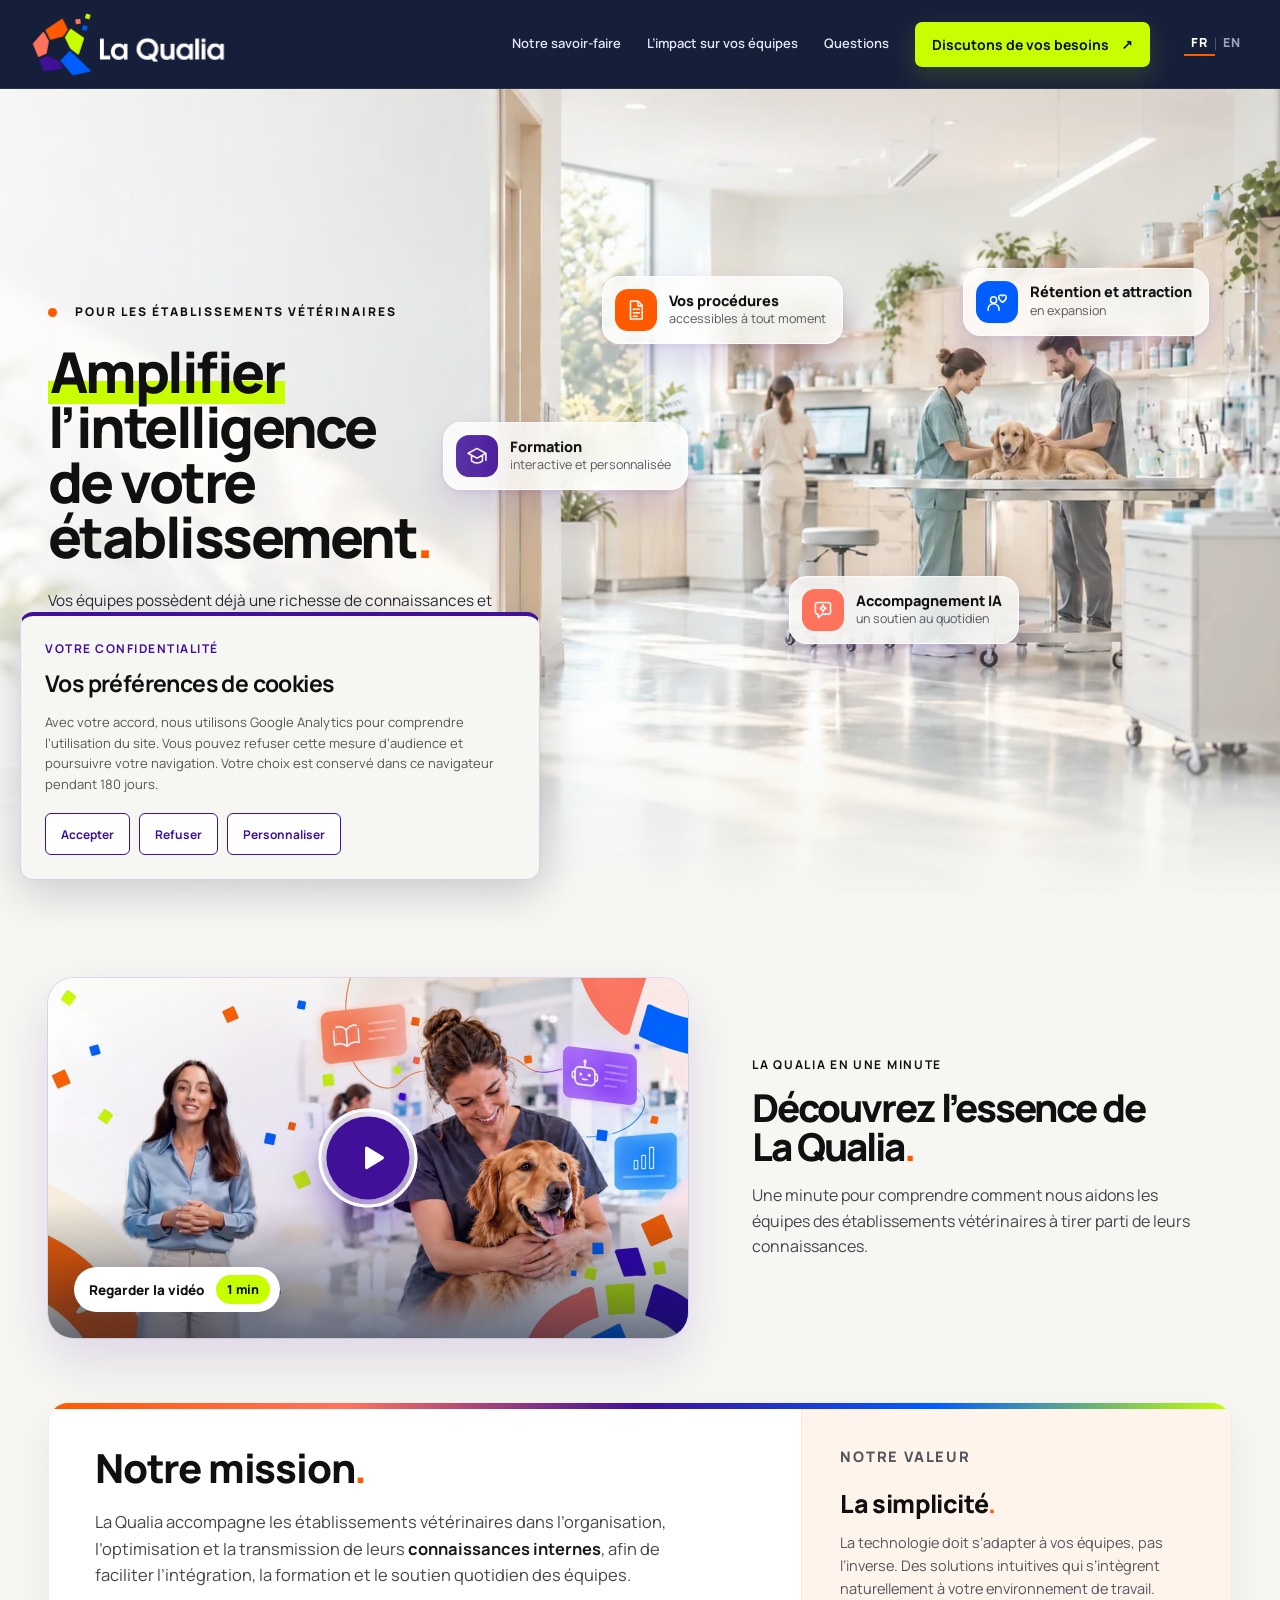
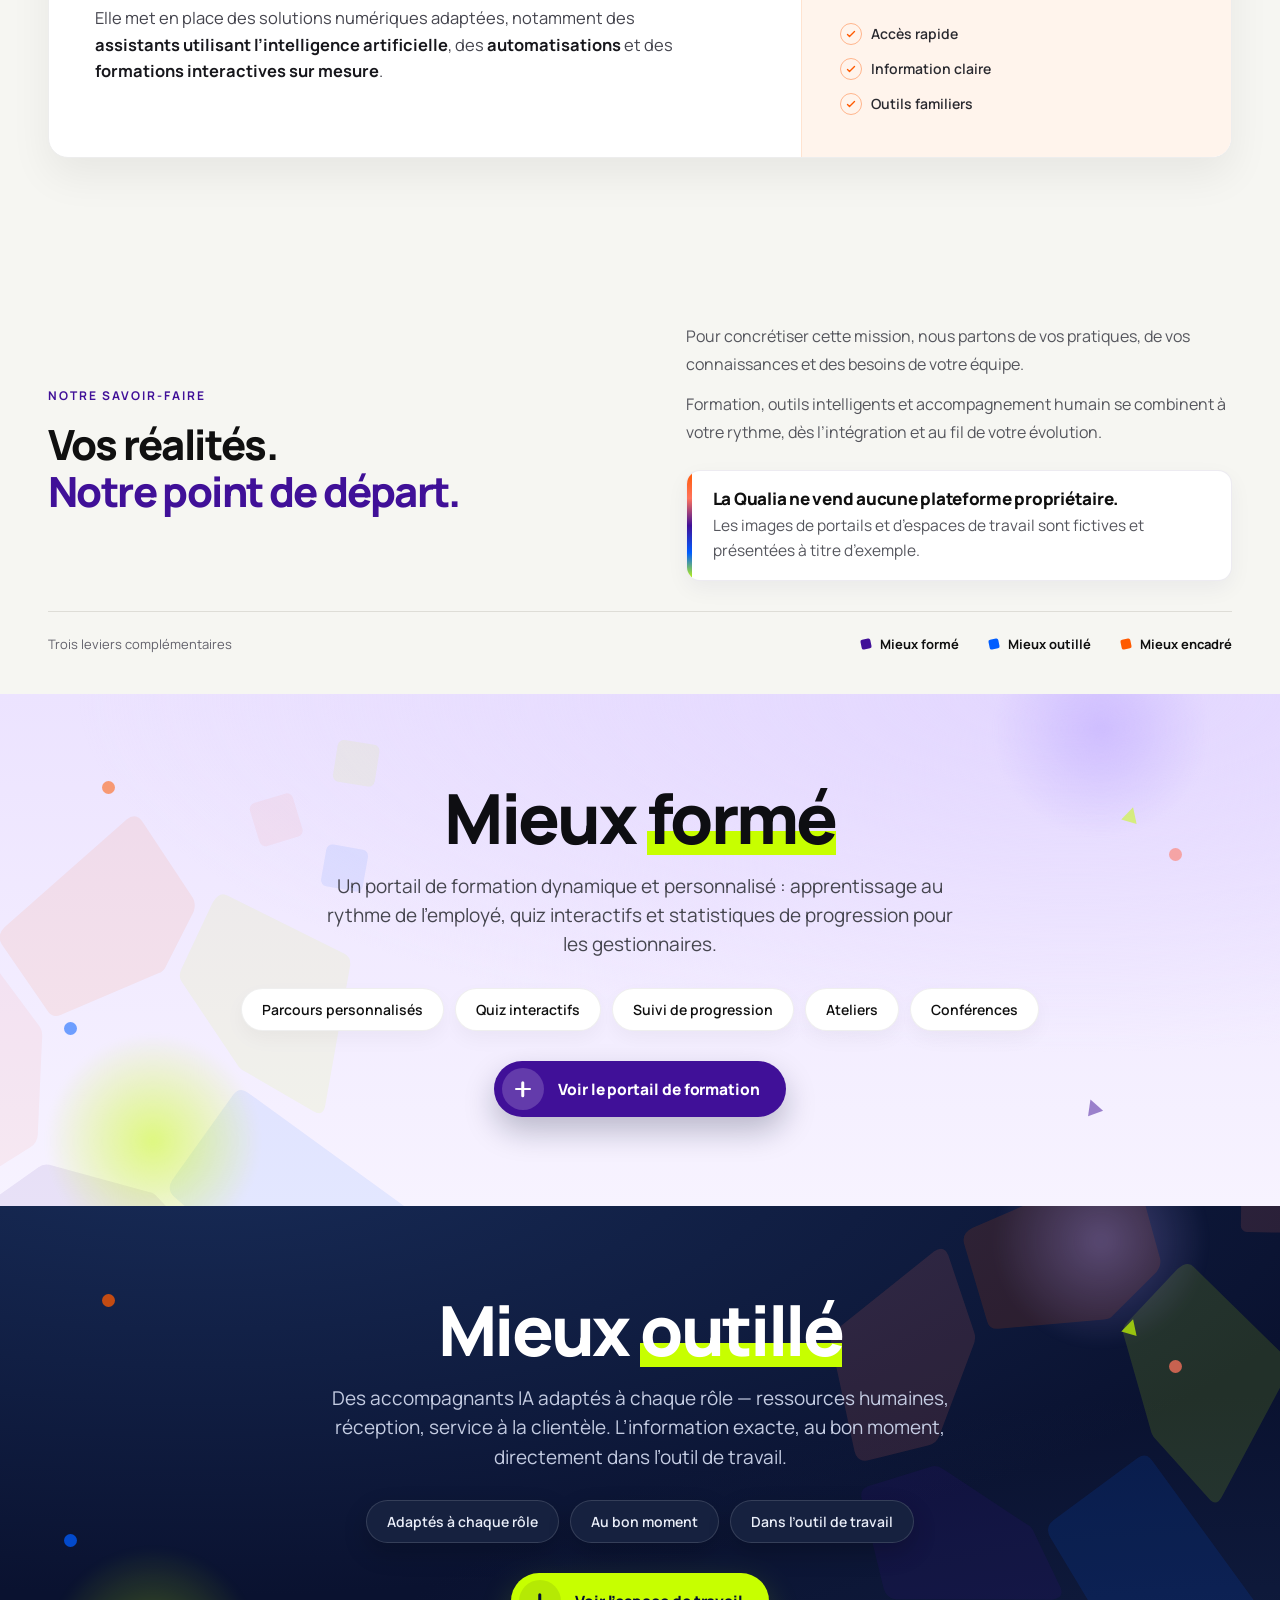
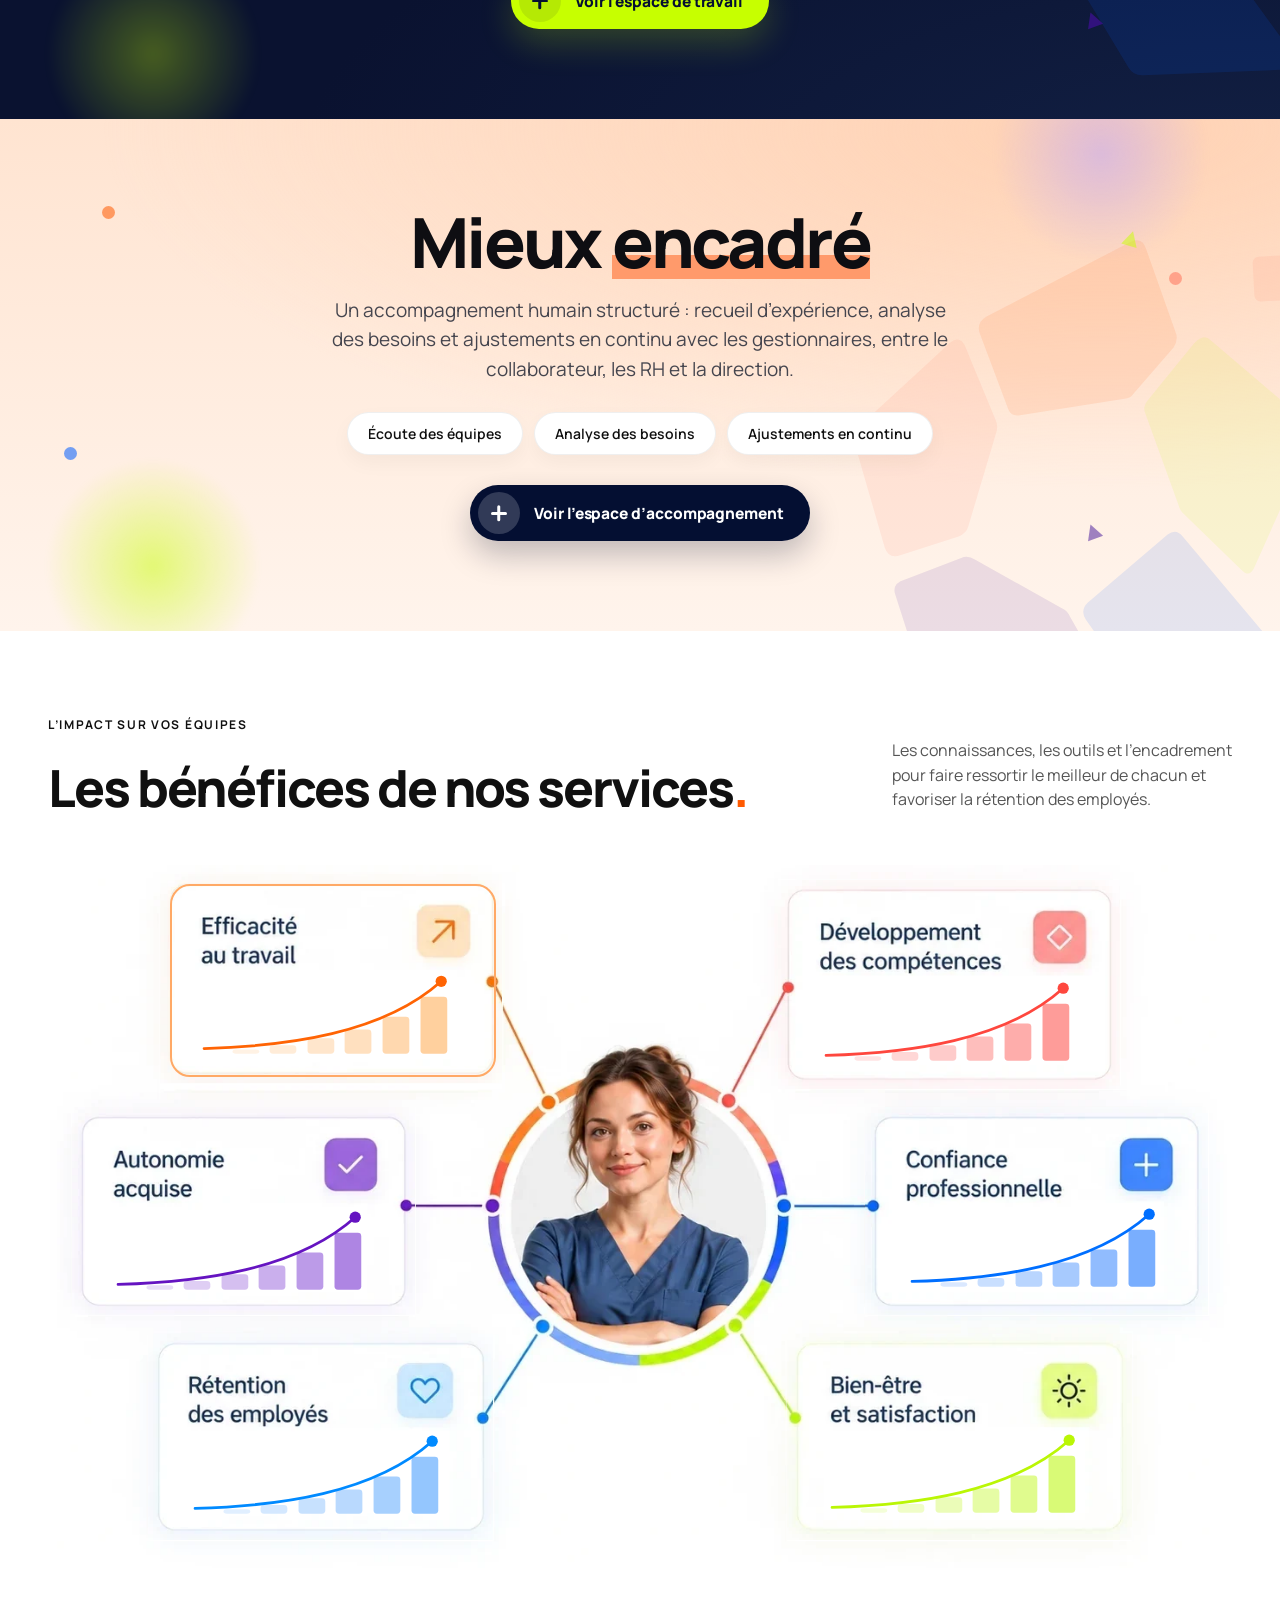
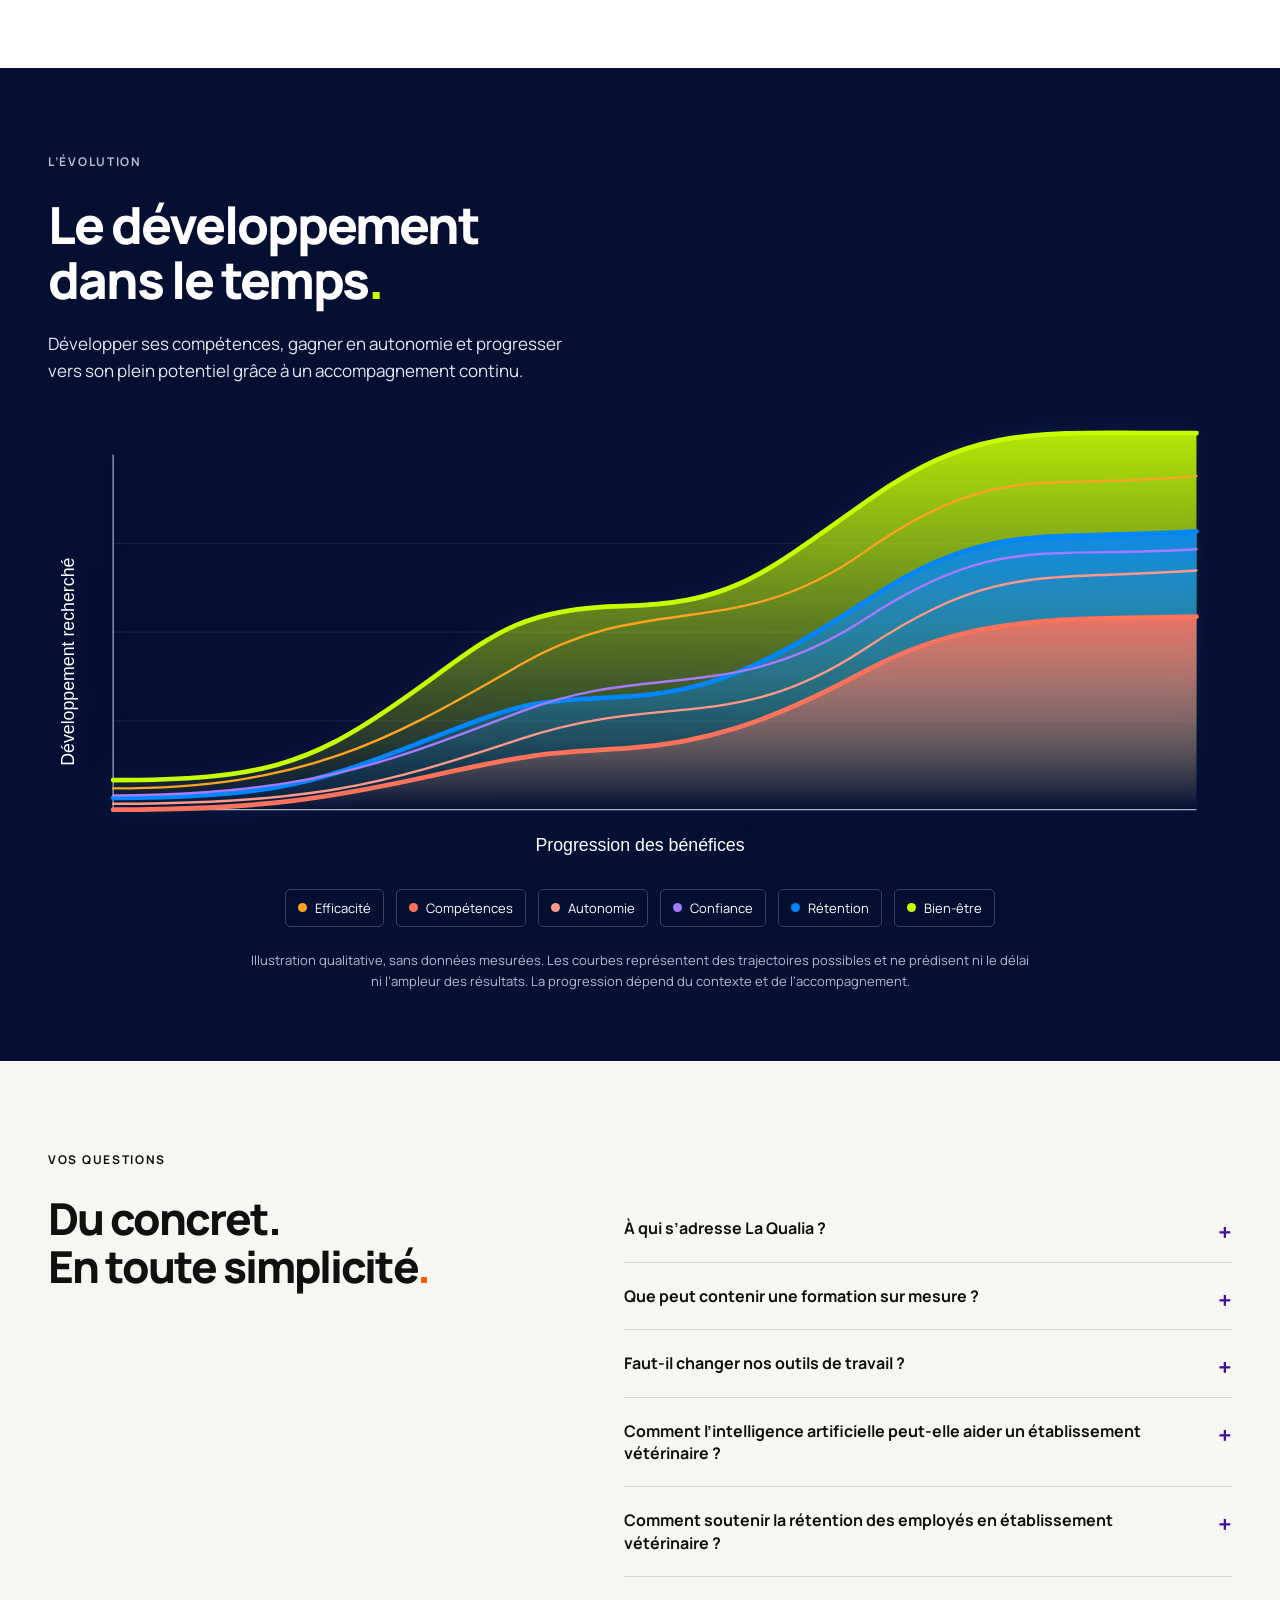
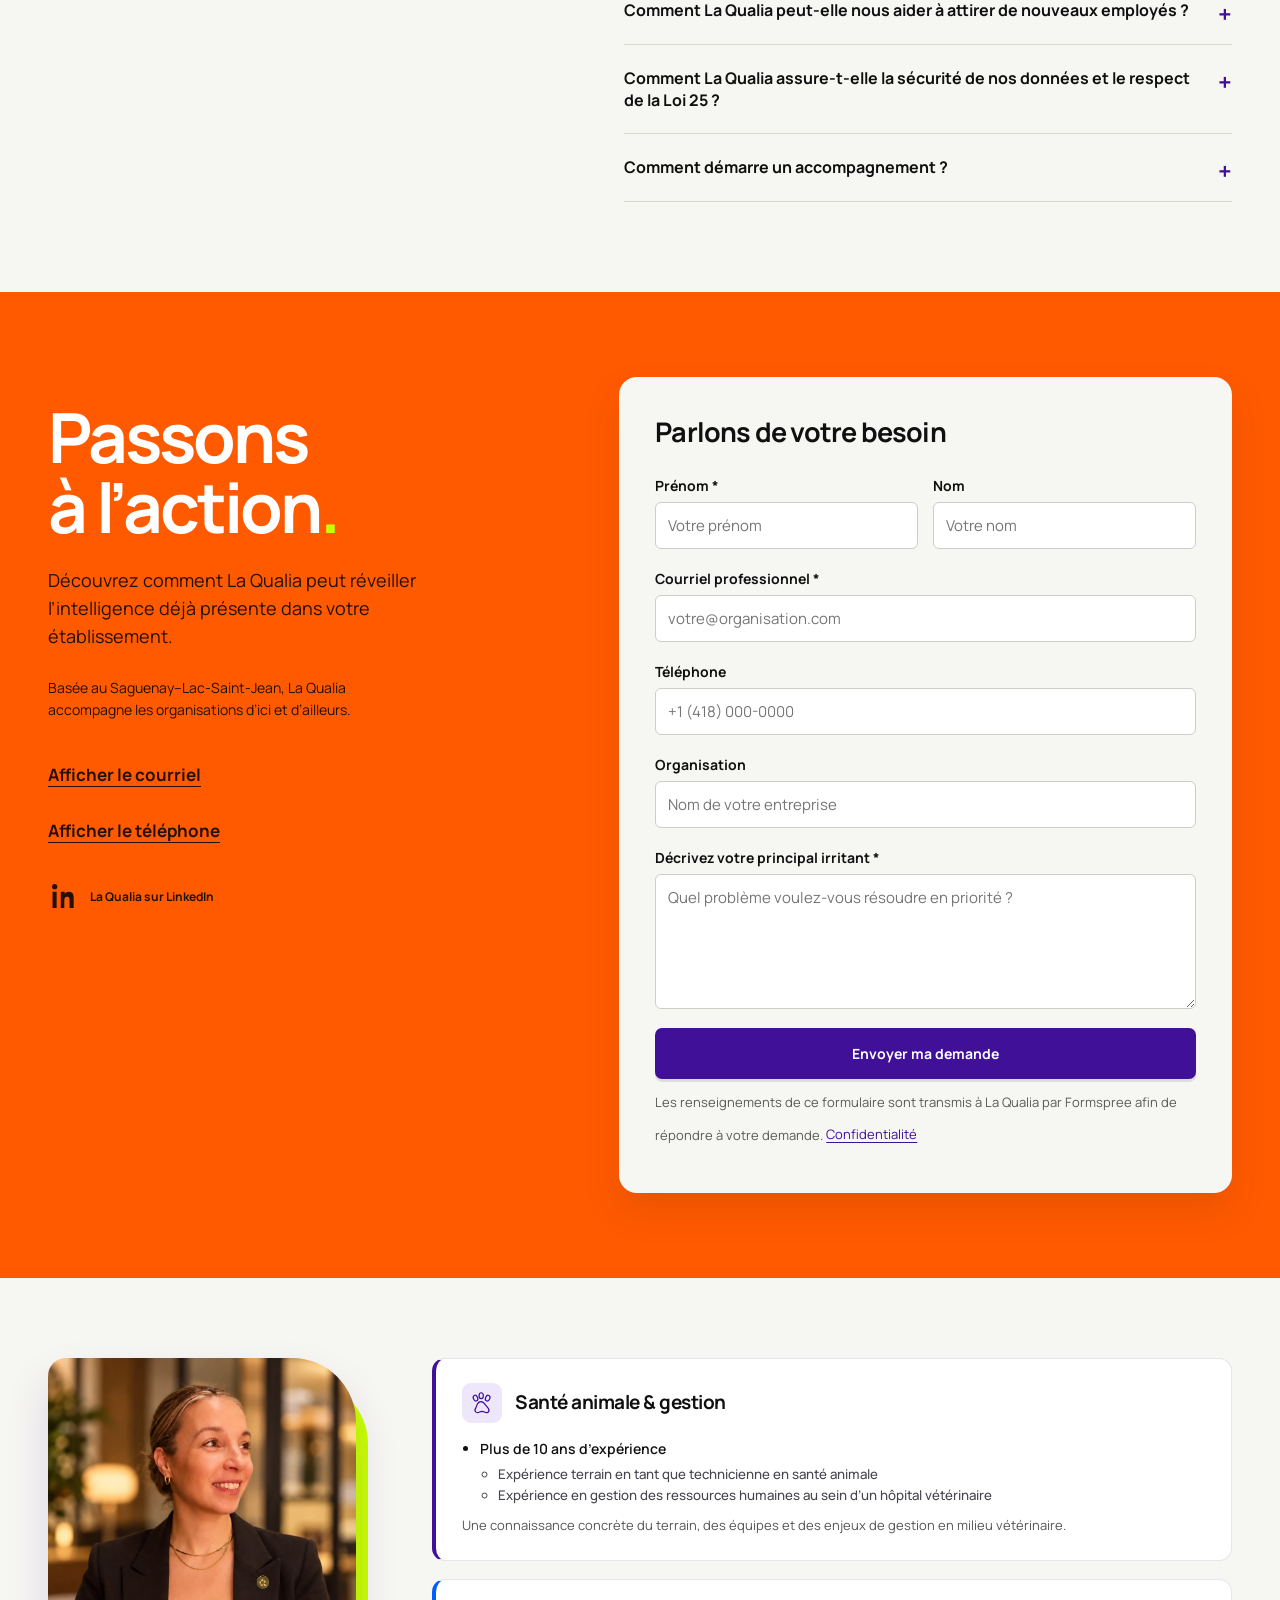
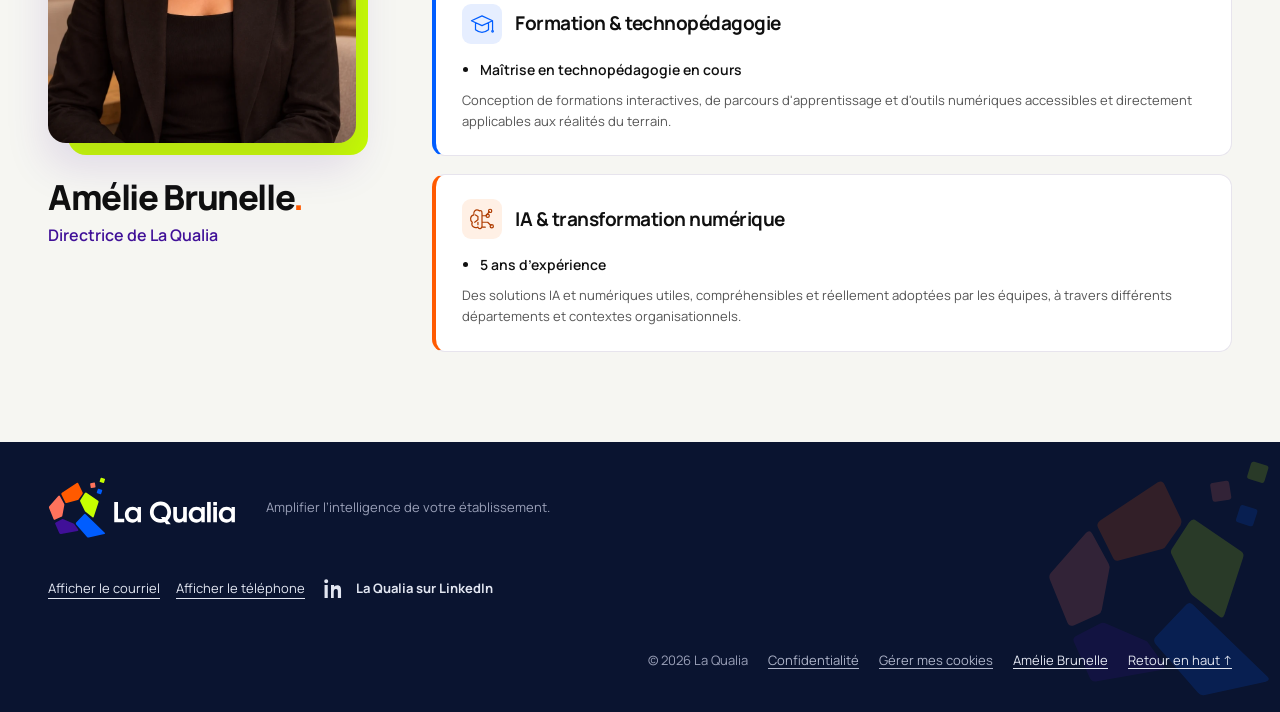
==== index.html @ 64cb3a13 "Vidéo : retire le badge VIDÉO en haut à gauche de l'affiche Co-Authored-By: Claude Sonnet 5.5 <norep" ====
<!doctype html>
<html lang="fr-CA">
<head>
<meta charset="utf-8"><meta name="viewport" content="width=device-width,initial-scale=1">
<title>Formation et intelligence artificielle pour établissements vétérinaires | La Qualia</title>
<meta name="description" content="La Qualia accompagne les établissements vétérinaires : formation sur mesure, intelligence artificielle, transformation numérique et rétention des employés.">
<meta name="theme-color" content="#f6f6f2"><link rel="canonical" href="https://www.laqualia.com/"><link rel="alternate" hreflang="fr-CA" href="https://www.laqualia.com/"><link rel="alternate" hreflang="en-CA" href="https://www.laqualia.com/en/"><link rel="alternate" hreflang="x-default" href="https://www.laqualia.com/">
<meta property="og:locale" content="fr_CA"><meta property="og:locale:alternate" content="en_CA"><meta property="og:type" content="website"><meta property="og:url" content="https://www.laqualia.com/"><meta property="og:image" content="https://www.laqualia.com/assets/partage.png"><meta name="twitter:card" content="summary_large_image"><meta name="robots" content="index,follow,max-image-preview:large,max-snippet:-1"><meta property="og:site_name" content="La Qualia"><meta property="og:title" content="Formation et intelligence artificielle pour établissements vétérinaires | La Qualia"><meta property="og:description" content="La Qualia accompagne les établissements vétérinaires : formation sur mesure, intelligence artificielle, transformation numérique et rétention des employés."><meta property="og:image:width" content="1200"><meta property="og:image:height" content="630"><meta property="og:image:alt" content="La Qualia : formation, intelligence artificielle et accompagnement humain pour établissements vétérinaires"><meta name="twitter:title" content="Formation et intelligence artificielle pour établissements vétérinaires | La Qualia"><meta name="twitter:description" content="La Qualia accompagne les établissements vétérinaires : formation sur mesure, intelligence artificielle, transformation numérique et rétention des employés."><meta name="twitter:image" content="https://www.laqualia.com/assets/partage.png"><meta name="twitter:image:alt" content="La Qualia : formation, intelligence artificielle et accompagnement humain pour établissements vétérinaires">
<link rel="icon" href="assets/favicon.svg?v=qfacette" type="image/svg+xml"><link rel="icon" href="assets/favicon.ico" sizes="any"><link rel="apple-touch-icon" href="assets/apple-touch-icon.png"><link rel="preconnect" href="https://fonts.googleapis.com"><link rel="preconnect" href="https://fonts.gstatic.com" crossorigin><link href="https://fonts.googleapis.com/css2?family=Manrope:wght@400;500;600;700;800&display=swap" rel="stylesheet"><link rel="stylesheet" href="styles.css?v=20261020-vid5"><script src="app.js?v=20261020-vid5" defer></script><script src="analytics.js?v=20261012-audit" defer></script>
<script type="application/ld+json">{"@context":"https://schema.org","@graph":[{"@type":"Organization","@id":"https://www.laqualia.com/#organisation","name":"La Qualia","url":"https://www.laqualia.com/","logo":"https://www.laqualia.com/assets/logo-clair.png","image":"https://www.laqualia.com/assets/partage.png","description":"La Qualia accompagne les établissements vétérinaires dans l’organisation, l’optimisation et la transmission de leurs connaissances internes : formation sur mesure, intelligence artificielle, automatisations et transformation numérique.","knowsAbout":["établissements vétérinaires","intelligence artificielle","formation sur mesure","formation interactive","rétention des employés","transformation numérique","intégration des employés","transmission des connaissances"],"founder":{"@id":"https://www.laqualia.com/#amelie-brunelle"},"sameAs":["https://www.linkedin.com/company/la-qualia/about/?viewAsMember=true"]},{"@type":"Person","@id":"https://www.laqualia.com/#amelie-brunelle","name":"Amélie Brunelle","jobTitle":"Directrice","image":"https://www.laqualia.com/assets/amelie-brunelle.webp","worksFor":{"@id":"https://www.laqualia.com/#organisation"},"knowsAbout":["santé animale","gestion en milieu vétérinaire","formation et technopédagogie","intelligence artificielle","transformation numérique"]},{"@type":"WebSite","@id":"https://www.laqualia.com/#site","url":"https://www.laqualia.com/","name":"La Qualia","inLanguage":"fr-CA","publisher":{"@id":"https://www.laqualia.com/#organisation"}},{"@type":"WebPage","@id":"https://www.laqualia.com/#page","url":"https://www.laqualia.com/","name":"Formation et intelligence artificielle pour établissements vétérinaires | La Qualia","description":"La Qualia accompagne les établissements vétérinaires : formation sur mesure, intelligence artificielle, transformation numérique et rétention des employés.","inLanguage":"fr-CA","isPartOf":{"@id":"https://www.laqualia.com/#site"},"about":{"@id":"https://www.laqualia.com/#service"},"primaryImageOfPage":{"@type":"ImageObject","url":"https://www.laqualia.com/assets/hero-veterinaire.webp"},"keywords":"établissements vétérinaires, intelligence artificielle, formation, rétention des employés, transformation numérique"},{"@type":"Service","@id":"https://www.laqualia.com/#service","name":"Formation, intelligence artificielle et accompagnement des établissements vétérinaires","serviceType":"Formation sur mesure, assistants utilisant l’intelligence artificielle, automatisations et accompagnement humain","provider":{"@id":"https://www.laqualia.com/#organisation"},"audience":{"@type":"Audience","audienceType":"Établissements vétérinaires, gestionnaires et employés"},"description":"Des parcours de formation personnalisés, des accompagnants utilisant l’intelligence artificielle adaptés aux rôles et un suivi humain structuré pour soutenir l’intégration, la rétention des employés et la transformation numérique des établissements vétérinaires.","hasOfferCatalog":{"@type":"OfferCatalog","name":"Mieux formé, mieux outillé, mieux encadré","itemListElement":[{"@type":"Offer","itemOffered":{"@type":"Service","name":"Mieux formé : formation interactive sur mesure","description":"Portail de formation personnalisé, quiz interactifs, mises en situation et suivi de progression pour les gestionnaires."}},{"@type":"Offer","itemOffered":{"@type":"Service","name":"Mieux outillé : assistants utilisant l’intelligence artificielle","description":"Accompagnants adaptés à chaque rôle donnant accès à l’information et aux procédures au bon moment, avec des automatisations."}},{"@type":"Offer","itemOffered":{"@type":"Service","name":"Mieux encadré : suivi humain structuré","description":"Recueil de l’expérience des employés, analyse des besoins et ajustements en continu avec les gestionnaires."}}]}},{"@type":"FAQPage","@id":"https://www.laqualia.com/#faq","inLanguage":"fr-CA","mainEntity":[{"@type":"Question","name":"À qui s’adresse La Qualia ?","acceptedAnswer":{"@type":"Answer","text":"Aux établissements vétérinaires qui souhaitent améliorer l’intégration, la formation et le soutien quotidien de leurs employés, tout en facilitant le travail des gestionnaires. Les solutions sont adaptées aux rôles, aux besoins et aux pratiques de chaque établissement."}},{"@type":"Question","name":"Que peut contenir une formation sur mesure ?","acceptedAnswer":{"@type":"Answer","text":"Des formations interactives conçues à partir de vos connaissances et de vos procédures internes, adaptées aux besoins de votre établissement : processus de travail, service à la clientèle, fonctionnement des urgences et bien plus. Chaque formation peut intégrer des quiz, des mises en situation et des activités interactives, avec un suivi statistique permettant aux gestionnaires de suivre la progression et les acquis des employés."}},{"@type":"Question","name":"Faut-il changer nos outils de travail ?","acceptedAnswer":{"@type":"Answer","text":"La Qualia privilégie une intégration dans votre environnement existant. Les possibilités et les contraintes techniques sont évaluées avant le déploiement pour limiter les nouvelles habitudes à adopter."}},{"@type":"Question","name":"Comment l’intelligence artificielle peut-elle aider un établissement vétérinaire ?","acceptedAnswer":{"@type":"Answer","text":"Des accompagnants utilisant l’intelligence artificielle donnent accès à l’information et aux procédures de votre établissement au moment où vos équipes en ont besoin, par exemple pour retrouver une procédure interne. Ils s’appuient sur vos contenus et ne remplacent pas le suivi humain, qui demeure une composante de la méthode : écoute des employés, analyse des besoins et ajustements avec les gestionnaires."}},{"@type":"Question","name":"Comment soutenir la rétention des employés en établissement vétérinaire ?","acceptedAnswer":{"@type":"Answer","text":"En soutenant l’intégration, le développement des compétences et l’engagement : un parcours de formation dès l’arrivée, des ressources accessibles au quotidien et un suivi humain qui recueille l’expérience des employés pour ajuster le soutien avec les gestionnaires. Ces bénéfices sont recherchés et suivis selon la réalité de votre établissement."}},{"@type":"Question","name":"Comment La Qualia peut-elle nous aider à attirer de nouveaux employés ?","acceptedAnswer":{"@type":"Answer","text":"Un établissement qui investit dans le développement de ses employés devient aussi plus attrayant pour les futurs candidats. En proposant une intégration structurée, des formations interactives et des outils accessibles au quotidien, vous montrez aux candidats qu’ils pourront apprendre, évoluer et se sentir soutenus dès leur arrivée. Un avantage concret pour vous démarquer comme employeur et favoriser la fidélisation de vos équipes."}},{"@type":"Question","name":"Comment La Qualia assure-t-elle la sécurité de nos données et le respect de la Loi 25 ?","acceptedAnswer":{"@type":"Answer","text":"La confidentialité de vos informations est une priorité. Chaque solution est conçue en tenant compte de votre environnement numérique, des accès autorisés et des exigences de la Loi 25. Nous privilégions l’utilisation de vos outils existants et limitons le traitement des renseignements personnels et clients au strict nécessaire. Les mesures de sécurité et les responsabilités sont définies avec votre établissement avant le déploiement."}},{"@type":"Question","name":"Comment démarre un accompagnement ?","acceptedAnswer":{"@type":"Answer","text":"Un échange permet de comprendre vos besoins, vos rôles et vos ressources existantes. Les composantes à déployer sont ensuite définies selon votre réalité, avec un suivi après leur mise en place."}}]}]}</script>
</head>
<body>
<a class="skip" href="#contenu">Aller au contenu</a>
<header class="header"><div class="nav-wrap"><a class="brand" href="#accueil" aria-label="La Qualia — accueil"><svg class="logo-anim" viewBox="0 0 1400 450" width="190" height="61" aria-hidden="true" focusable="false"><g transform="translate(6 4)"><path class="pc" style="--x:-300px;--y:-1500px;--r:-140deg;--d:0s" fill="#ff5a00" d="M96 112 L205 40 Q214 35 218 45 L249 110 Q251 115 248 121 L220 161 Q218 165 213 166 L131 188 Q124 190 121 184 L92 126 Q88 118 96 112 Z"/><path class="pc" style="--x:420px;--y:-1300px;--r:110deg;--d:.14s" fill="#ff735c" d="M69 136 Q76 129 81 137 L112 194 Q115 199 113 206 L99 281 Q98 287 92 290 L47 310 Q38 314 34 305 L1 224 Q-2 217 3 211 Z"/><path class="pc" style="--x:-180px;--y:-1700px;--r:-200deg;--d:.26s" fill="#401098" d="M53 329 L96 307 Q101 304 107 307 L181 339 Q185 340 188 345 L216 384 Q221 392 211 395 L90 416 Q80 418 76 409 L46 341 Q43 333 53 329 Z"/><path class="pc" style="--x:360px;--y:-1400px;--r:150deg;--d:.07s" fill="#c7ff00" d="M264 116 Q271 107 277 112 L363 171 Q369 175 366 183 L331 290 Q328 299 321 293 L270 253 Q267 251 265 246 L231 176 Q228 171 232 165 Z"/><path class="pc" style="--x:-420px;--y:-1600px;--r:90deg;--d:.2s" fill="#005dff" d="M259 271 Q265 265 271 271 L412 407 Q419 414 409 417 L294 442 Q286 444 281 438 L201 346 Q195 339 201 332 Z"/><g class="pc sq" style="--x:700px;--y:-1500px;--r:200deg;--d:1.0s"><rect x="306" y="39" width="36" height="36" rx="5" fill="#ff735c" transform="rotate(-9 324.0 57.0)"/></g><g class="pc sq" style="--x:-500px;--y:-1800px;--r:-160deg;--d:1.12s"><rect x="377" y="4" width="34" height="34" rx="5" fill="#c7ff00" transform="rotate(17 394.0 21.0)"/></g><g class="pc sq" style="--x:300px;--y:-1200px;--r:180deg;--d:1.22s"><rect x="356" y="86" width="34" height="34" rx="5" fill="#005dff" transform="rotate(18 373.0 103.0)"/></g></g><g fill="#ffffff" transform="translate(474 334) scale(0.2028985507246377 -0.2028985507246377)"><g transform="translate(0 0)"><path class="lt" style="--d:1.05s" d="M68 0H431V131H205V739H68Z"/></g><g transform="translate(425 0)"><path class="lt" style="--d:1.11s" d="M615 554H493V480C447 541 392 567 312 567C148 567 30 444 30 275C30 108 147 -13 309 -13C387 -13 440 11 493 72V0H615ZM326 445C421 445 489 374 489 273C489 233 473 187 449 159C422 126 379 109 328 109C231 109 164 175 164 272C164 373 231 445 326 445Z"/></g><g transform="translate(1335 0)"><path class="lt" style="--d:1.17s" d="M420 752C200 752 30 585 30 369C30 155 202 -13 419 -13C634 -13 800 154 800 369C800 582 631 752 420 752ZM418 620C555 620 662 510 662 368C662 225 558 119 418 119C278 119 168 229 168 369C168 512 276 620 418 620Z"/></g><g transform="translate(1335 0)"><path class="lt tail" style="--d:1.9s" d="M430 190H575L790 -75H625Z"/></g><g transform="translate(2160 0)"><path class="lt" style="--d:1.23s" d="M547 554H414V293C414 219 409 184 393 160C374 127 337 109 292 109C258 109 232 120 214 144C195 168 187 208 187 283V554H54V257C54 163 65 114 96 69C133 16 192 -13 265 -13C332 -13 373 4 424 53V0H547Z"/></g><g transform="translate(2745 0)"><path class="lt" style="--d:1.29s" d="M615 554H493V480C447 541 392 567 312 567C148 567 30 444 30 275C30 108 147 -13 309 -13C387 -13 440 11 493 72V0H615ZM326 445C421 445 489 374 489 273C489 233 473 187 449 159C422 126 379 109 328 109C231 109 164 175 164 272C164 373 231 445 326 445Z"/></g><g transform="translate(3390 0)"><path class="lt" style="--d:1.35s" d="M54 0H187V739H54Z"/></g><g transform="translate(3615 0)"><path class="lt" style="--d:1.41s" d="M54 0H187V554H54ZM54 614H187V739H54Z"/></g><g transform="translate(3840 0)"><path class="lt" style="--d:1.47s" d="M615 554H493V480C447 541 392 567 312 567C148 567 30 444 30 275C30 108 147 -13 309 -13C387 -13 440 11 493 72V0H615ZM326 445C421 445 489 374 489 273C489 233 473 187 449 159C422 126 379 109 328 109C231 109 164 175 164 272C164 373 231 445 326 445Z"/></g></g></svg></a><button class="menu-toggle" aria-expanded="false" aria-controls="navigation">Menu <span aria-hidden="true">☰</span></button><nav id="navigation" aria-label="Navigation principale"><a href="#approche">Notre savoir-faire</a><a href="#potentiel">L’impact sur vos équipes</a><a href="#questions">Questions</a><a class="button small primary" data-contact href="#contact">Discutons de vos besoins <span aria-hidden="true">↗</span></a></nav><div class="lang-switch" role="group" aria-label="Choisir la langue"><span class="ls-cur" lang="fr" aria-current="true">FR</span><i aria-hidden="true"></i><a href="en/" lang="en" hreflang="en-CA" data-lang-switch title="English" aria-label="English">EN</a></div></div></header>
<main id="contenu">
<section class="hx" id="accueil" aria-labelledby="hero-title"><div class="hx-stage"><div class="hx-frame"><picture><source media="(max-width:700px)" srcset="assets/hero-clinique-900.webp"><img class="hx-photo" src="assets/hero-clinique.webp" alt="Intérieur lumineux d’un hôpital vétérinaire : deux membres du personnel examinent un golden retriever sur une table d’examen." width="1672" height="941" fetchpriority="high"></picture>
<div class="hx-ui"><a class="hx-card hx-c1" href="#approche"><span class="hx-ic ic-o" aria-hidden="true"><svg viewBox="0 0 32 32"><path d="M8 3h11l6 6v20H8V3Zm11 0v7h6M12 15h9M12 20h9M12 25h6"/></svg></span><span class="hx-tx"><strong>Vos procédures</strong><small>accessibles à tout moment</small></span></a><a class="hx-card hx-c2" href="#approche"><span class="hx-ic ic-p" aria-hidden="true"><svg viewBox="0 0 32 32"><path d="m3 12 13-7 13 7-13 7-13-7Zm5 3v8c5 4 11 4 16 0v-8M29 12v10"/></svg></span><span class="hx-tx"><strong>Formation</strong><small>interactive et personnalisée</small></span></a><a class="hx-card hx-c3" href="#evolution"><span class="hx-ic ic-b" aria-hidden="true"><svg viewBox="0 0 32 32"><circle cx="11" cy="13" r="4.5"/><path d="M3 28v-1.5a8 8 0 0 1 16 0V28"/><path d="M24 16.5s-5.5-3.4-5.5-7.6a3 3 0 0 1 5.5-1.7 3 3 0 0 1 5.5 1.7c0 4.2-5.5 7.6-5.5 7.6z"/></svg></span><span class="hx-tx"><strong>Rétention et attraction</strong><small>en expansion</small></span></a><a class="hx-card hx-c4" href="#potentiel"><span class="hx-ic ic-c" aria-hidden="true"><svg viewBox="0 0 32 32"><path d="M5 8a3 3 0 0 1 3-3h16a3 3 0 0 1 3 3v11a3 3 0 0 1-3 3H15l-6 5v-5H8a3 3 0 0 1-3-3z"/><path d="M16 8.5c.5 3 1.5 4 4.5 5-3 1-4 2-4.5 5-.5-3-1.5-4-4.5-5 3-1 4-2 4.5-5z"/></svg></span><span class="hx-tx"><strong>Accompagnement IA</strong><small>un soutien au quotidien</small></span></a></div></div>
<div class="hx-copy wrap"><p class="hx-eyebrow"><span class="dot"></span> POUR LES ÉTABLISSEMENTS VÉTÉRINAIRES</p><h1 id="hero-title"><span class="u">Amplifier</span><br>l’intelligence<br>de votre<br>établissement<span class="orange">.</span></h1><p class="hx-desc">Vos équipes possèdent déjà une richesse de connaissances et d’informations. La Qualia leur donne vie en les rendant plus intelligentes, accessibles et utiles au quotidien, directement dans les outils que vous utilisez déjà.</p></div></div></section>
<section class="vid wrap" id="video" aria-labelledby="vid-title"><div class="vid-head"><p class="eyebrow">LA QUALIA EN UNE MINUTE</p><h2 class="section-title" id="vid-title">Découvrez l’essence de La&nbsp;Qualia<span class="orange">.</span></h2><p>Une minute pour comprendre comment nous aidons les équipes des établissements vétérinaires à tirer parti de leurs connaissances.</p></div><div class="vid-card"><button type="button" class="vid-play" aria-label="Lire la vidéo « La Qualia en une minute » (durée : 1 minute)"><picture><source media="(max-width:640px)" srcset="assets/video/la-qualia-essence-poster-640.webp"><img src="assets/video/la-qualia-essence-poster.webp" alt="" width="1280" height="720" loading="lazy"></picture><span class="vid-center" aria-hidden="true"><span class="vid-ring"></span><svg viewBox="0 0 24 24"><path d="M8 5.2v13.6a1 1 0 0 0 1.5.86l11-6.8a1 1 0 0 0 0-1.72l-11-6.8A1 1 0 0 0 8 5.2z"/></svg></span><span class="vid-cta" aria-hidden="true"><b>Regarder la vidéo</b><span>1 min</span></span></button><video class="vid-el" controls playsinline preload="none" poster="assets/video/la-qualia-essence-poster.webp" data-src="assets/video/la-qualia-essence.mp4" hidden aria-label="La Qualia en une minute"></video></div></section>
<section class="values wrap" aria-label="Notre mission et notre valeur"><article class="mcard"><span class="vc-bar" aria-hidden="true"></span><div class="mc-main"><h2>Notre mission<span class="orange">.</span></h2><p class="vc-body">La Qualia accompagne les établissements vétérinaires dans l’organisation, l’optimisation et la transmission de leurs <strong>connaissances internes</strong>, afin de faciliter l’intégration, la formation et le soutien quotidien des équipes.</p><p class="vc-body vc-body2">Elle met en place des solutions numériques adaptées, notamment des <strong>assistants utilisant l’intelligence artificielle</strong>, des <strong>automatisations</strong> et des <strong>formations interactives sur mesure</strong>.</p></div><aside class="mc-value"><p class="mcv-tag">Notre valeur</p><h3>La simplicité<span class="orange">.</span></h3><p>La technologie doit s’adapter à vos équipes, pas l’inverse. Des solutions intuitives qui s’intègrent naturellement à votre environnement de travail.</p><ul class="vc-checks"><li><span class="chk" aria-hidden="true"><svg viewBox="0 0 24 24"><path d="m5 13 4 4 10-10"/></svg></span>Accès rapide</li><li><span class="chk" aria-hidden="true"><svg viewBox="0 0 24 24"><path d="m5 13 4 4 10-10"/></svg></span>Information claire</li><li><span class="chk" aria-hidden="true"><svg viewBox="0 0 24 24"><path d="m5 13 4 4 10-10"/></svg></span>Outils familiers</li></ul></aside></article></section>
<section class="approach-intro wrap" id="approche" aria-labelledby="approach-title"><div class="approach-bridge"><div class="approach-heading"><p class="eyebrow">NOTRE SAVOIR-FAIRE</p><h2 id="approach-title">Vos réalités.<br><span>Notre point de départ.</span></h2></div><div class="approach-copy"><p>Pour concrétiser cette mission, nous partons de vos pratiques, de vos connaissances et des besoins de votre équipe.</p><p>Formation, outils intelligents et accompagnement humain se combinent à votre rythme, dès l’intégration et au fil de votre évolution.</p><aside class="approach-note"><span class="an-bar" aria-hidden="true"></span><p><strong>La Qualia ne vend aucune plateforme propriétaire.</strong> Les images de portails et d’espaces de travail sont fictives et présentées à titre d’exemple.</p></aside></div></div><p class="approach-path"><span class="approach-path-label">Trois leviers complémentaires</span><span class="approach-pillar"><i class="ap-purple" aria-hidden="true"></i>Mieux formé</span><span class="approach-pillar"><i class="ap-blue" aria-hidden="true"></i>Mieux outillé</span><span class="approach-pillar"><i class="ap-orange" aria-hidden="true"></i>Mieux encadré</span></p></section>
<section class="pil pil--formed" aria-label="Pilier 1 — Mieux formé"><span class="pil-deco" aria-hidden="true"><img class="pil-wm" src="assets/icone-clair.svg?v=qfacette" alt="" width="128" height="128"><i class="fr glow" style="--c:#b9a3ff;top:-80px;right:5%"></i><i class="fr glow" style="--c:#c7ff00;bottom:-50px;left:3%"></i><i class="fr dot" style="--c:#ff5a00;top:17%;left:8%"></i><i class="fr dot" style="--c:#005dff;top:64%;left:5%"></i><i class="fr dot" style="--c:#ff735c;top:30%;right:7%"></i><i class="fr tri" style="--c:#c7ff00;top:22%;right:11%;transform:rotate(16deg)"></i><i class="fr tri" style="--c:#401098;bottom:18%;right:14%;transform:rotate(-20deg)"></i></span><div class="pil-inner"><div class="pil-head"><h3>Mieux <span class="u">formé</span></h3><p class="pil-lead">Un portail de formation dynamique et personnalisé : apprentissage au rythme de l’employé, quiz interactifs et statistiques de progression pour les gestionnaires.</p><ul class="pil-feats"><li>Parcours personnalisés</li><li>Quiz interactifs</li><li>Suivi de progression</li><li>Ateliers</li><li>Conférences</li></ul><button type="button" class="pil-toggle" aria-expanded="false" aria-controls="mock-formed" data-open="Voir le portail de formation" data-close="Masquer l’aperçu"><span class="pt-ic" aria-hidden="true"></span><span class="pt-l">Voir le portail de formation</span></button></div><div class="pil-panel"><div class="pil-panel-in" id="mock-formed"><div class="pil-stage"><div class="appwin appwin--formed" role="img" aria-label="Aperçu illustratif d’un portail de formation : mes formations, quiz interactif et suivi de progression"><aside class="sb"><div class="sb-top">Espace formation</div><span class="nav"><i class="ic">⌂</i>Accueil</span><span class="nav act"><i class="ic">▣</i>Mes formations</span><span class="nav"><i class="ic">▤</i>Catalogue</span><span class="nav"><i class="ic">✓</i>Mes quiz</span><span class="nav"><i class="ic">▦</i>Mon parcours</span></aside><div class="main"><div class="top"><span class="search">Rechercher une formation…</span><span class="bell" aria-hidden="true"></span><span class="userchip"><span class="ava">MD</span><span class="uc-t"><strong>Marie Dubois</strong><small>Employée</small></span></span></div><div class="fx-head"><div><h4>Mes formations</h4><p>Des contenus adaptés à votre rôle et à vos objectifs.</p></div><span class="minicard"><span class="mc-ic">▦</span><span><strong>Mon parcours</strong><small>3 formations en cours</small></span><span class="chev">›</span></span></div><div class="fx-modules"><div class="modcard on"><img class="thumb" src="assets/module-1.webp" alt="" loading="lazy" width="224" height="104"><div class="modbody"><span class="mb-top"><span class="chip">Module 1</span><span class="dur">◷ 1 h 15</span></span><strong>Les fondamentaux du service client</strong><span class="bar"><i style="width:75%"></i></span><small>75 %</small></div></div><div class="modcard"><img class="thumb" src="assets/module-2.webp" alt="" loading="lazy" width="224" height="104"><div class="modbody"><span class="mb-top"><span class="chip">Module 2</span><span class="dur">◷ 45 min</span></span><strong>Gestion des situations difficiles</strong><span class="bar"><i style="width:30%"></i></span><small>30 %</small></div></div><div class="modcard"><img class="thumb" src="assets/module-3.webp" alt="" loading="lazy" width="224" height="104"><div class="modbody"><span class="mb-top"><span class="chip">Module 3</span><span class="dur">◷ 1 h 00</span></span><strong>Santé, sécurité et milieu de travail</strong><span class="bar"><i style="width:4%"></i></span><small>0 %</small></div></div></div><div class="fx-bottom"><div class="panel quizp"><p class="panel-h"><span class="pic">▣</span>Quiz interactif<em>4/5</em></p><strong class="q">Quelle est la meilleure approche face à un client insatisfait ?</strong><ul class="opts"><li class="on"><span class="ra"></span>Écouter activement et valider ses besoins</li><li><span class="ra"></span>Argumenter sur la politique de l’entreprise</li><li><span class="ra"></span>Transférer l’appel à un collègue</li><li><span class="ra"></span>Mettre fin à la conversation</li></ul><div class="quizp-foot"><span class="nextbtn" aria-hidden="true">Suivant →</span></div></div><div class="panel progp"><p class="panel-h"><span class="pic">▦</span>Ma progression<em class="sel">30 derniers jours ▾</em></p><div class="prog-row"><div class="donut" style="--p:68"><span>68 %<small>Progression globale</small></span></div><div class="barchart"><span class="bcol"><i style="--h:38%"></i><b>Jan</b></span><span class="bcol"><i style="--h:50%"></i><b>Fév</b></span><span class="bcol"><i style="--h:60%"></i><b>Mar</b></span><span class="bcol"><i style="--h:70%"></i><b>Avr</b></span><span class="bcol"><i style="--h:82%"></i><b>Mai</b></span><span class="bcol hot"><i style="--h:100%"></i><b>Juin</b></span></div></div><div class="stat3"><div><span class="si">▦</span><strong>7</strong><small>Formations complétées</small></div><div><span class="si">◷</span><strong>12 h</strong><small>Temps d’apprentissage</small></div><div><span class="si">★</span><strong>4</strong><small>Quiz réussis (100 %)</small></div></div></div></div></div></div><p class="pil-note"><span class="pn-tag">Aperçu illustratif</span><span class="pn-text">Interface reconstruite, les contenus sont personnalisés avec votre établissement.</span></p></div><button type="button" class="pil-close" data-pil-close aria-controls="mock-formed"><span aria-hidden="true">↑</span> Replier l’aperçu</button></div></div></div></section>
<section class="pil pil--tooled" aria-label="Pilier 2 — Mieux outillé"><span class="pil-deco" aria-hidden="true"><img class="pil-wm" src="assets/icone-clair.svg?v=qfacette" alt="" width="128" height="128"><i class="fr glow" style="--c:#b9a3ff;top:-80px;right:5%"></i><i class="fr glow" style="--c:#c7ff00;bottom:-50px;left:3%"></i><i class="fr dot" style="--c:#ff5a00;top:17%;left:8%"></i><i class="fr dot" style="--c:#005dff;top:64%;left:5%"></i><i class="fr dot" style="--c:#ff735c;top:30%;right:7%"></i><i class="fr tri" style="--c:#c7ff00;top:22%;right:11%;transform:rotate(16deg)"></i><i class="fr tri" style="--c:#401098;bottom:18%;right:14%;transform:rotate(-20deg)"></i></span><div class="pil-inner"><div class="pil-head"><h3>Mieux <span class="u">outillé</span></h3><p class="pil-lead">Des accompagnants IA adaptés à chaque rôle — ressources humaines, réception, service à la clientèle. L’information exacte, au bon moment, directement dans l’outil de travail.</p><ul class="pil-feats"><li>Adaptés à chaque rôle</li><li>Au bon moment</li><li>Dans l’outil de travail</li></ul><button type="button" class="pil-toggle" aria-expanded="false" aria-controls="mock-tooled" data-open="Voir l’espace de travail" data-close="Masquer l’aperçu"><span class="pt-ic" aria-hidden="true"></span><span class="pt-l">Voir l’espace de travail</span></button></div><div class="pil-panel"><div class="pil-panel-in" id="mock-tooled"><div class="pil-stage"><div class="appwin appwin--tooled" role="img" aria-label="Aperçu illustratif d’un espace de travail avec un assistant qui oriente vers les procédures internes"><aside class="sb"><div class="sb-top">Espace de travail</div><span class="nav"><i class="ic">⌂</i>Accueil</span><span class="nav act"><i class="ic">▤</i>Demandes</span><span class="nav"><i class="ic">◎</i>Patients</span><span class="nav"><i class="ic">▦</i>Ressources</span><span class="nav"><i class="ic">▣</i>Documents</span><span class="nav"><i class="ic">▥</i>Statistiques</span><span class="nav nav-sep"><i class="ic">⚙</i>Paramètres</span><span class="sb-user"><span class="ava">SL</span><span><strong>Sophie L.</strong><small>Gestionnaire</small></span></span></aside><div class="main"><div class="top"><span class="search">Rechercher un patient, une demande, un document…</span><span class="bell" aria-hidden="true"></span><span class="userchip"><span class="ava">SL</span></span></div><div class="tl-grid"><div class="tl-req"><div class="tl-reqhead"><h4>Demandes</h4><span class="newbtn">+ Nouvelle demande</span></div><div class="tabs"><span class="on">Toutes</span><span>À traiter<b>8</b></span><span>En cours<b>12</b></span><span>Résolues</span></div><div class="reqrow"><span class="ri ri-blue">◉</span><span class="rt"><strong>Question sur la médication</strong><small>Réception · Dossier de Luna</small></span><span class="rtime">Il y a 12 min</span><span class="badge b-new">Nouveau</span></div><div class="reqrow"><span class="ri ri-green">▦</span><span class="rt"><strong>Demande de rendez-vous</strong><small>Réception · Dossier de Max</small></span><span class="rtime">Il y a 28 min</span><span class="badge b-prog">En cours</span></div><div class="reqrow"><span class="ri ri-coral">◆</span><span class="rt"><strong>Préparation de la chirurgie de jeudi</strong><small>Technicienne · Salle de chirurgie</small></span><span class="rtime">Il y a 1 h</span><span class="badge b-new">Nouveau</span></div><div class="reqrow"><span class="ri ri-grey">▤</span><span class="rt"><strong>Mise à jour du protocole de vaccination</strong><small>Équipe clinique</small></span><span class="rtime">Il y a 2 h</span><span class="badge b-done">Résolu</span></div><div class="reqrow"><span class="ri ri-purple">＋</span><span class="rt"><strong>Nouvelle admission</strong><small>Administration</small></span><span class="rtime">Il y a 3 h</span><span class="badge b-prog">En cours</span></div><div class="asst-gen"><span class="ag-ic">✦</span><span class="ag-tx"><strong>Réponse générée</strong><small>Basée sur vos documents internes</small></span><span class="ag-ok">✓</span></div></div><div class="tl-assist"><span class="asst-note">◆ Des réponses fiables, basées sur vos contenus internes.</span><p class="asst-h"><span class="asst-spark">✦</span>Assistant La Qualia<span class="asst-min" aria-hidden="true">–</span></p><div class="asst-greet"><strong>Bonjour Sophie !</strong><br>Je peux vous aider à trouver une information, rédiger un message ou vous guider dans une procédure.</div><div class="asst-act"><span class="aa-ic">✉</span>Rédiger un message à un client<span class="chev">›</span></div><div class="asst-act"><span class="aa-ic">▤</span>Trouver une procédure<span class="chev">›</span></div><div class="asst-act"><span class="aa-ic">▦</span>Vérifier une politique interne<span class="chev">›</span></div><div class="asst-act"><span class="aa-ic">＋</span>Préparer une admission<span class="chev">›</span></div><div class="asst-input">Posez votre question…<span class="send" aria-hidden="true">➤</span></div><div class="asst-chips"><span>Documents</span><span>Politiques</span><span>Étapes</span><span>Modèles</span></div></div></div></div></div><div class="pil-note pn-card"><div class="pn-head"><span class="pn-tag">Exemple illustratif</span><span class="pn-sub">Interface reconstruite.</span></div><div class="pn-body"><span class="pn-line">Concrètement on peut intégrer votre agent directement dans</span><span class="pn-apps"><span class="pn-app"><span class="pn-chip"><svg viewBox="0 0 24 24" aria-hidden="true" focusable="false"><circle cx="13.4" cy="4.9" r="3.3" fill="#7B83EB"/><circle cx="20.2" cy="6.4" r="2.4" fill="#5059C9"/><rect x="14.8" y="9.6" width="8.4" height="9.4" rx="2.6" fill="#5059C9"/><rect x="8.4" y="8.2" width="11" height="12" rx="3" fill="#7B83EB"/><rect x="0.8" y="6.6" width="13.4" height="13.4" rx="2.8" fill="#4B53BC"/><path d="M4.1 10.2h6.8v2.3H8.7v6H6.3v-6H4.1z" fill="#fff"/></svg></span>Teams</span><span class="pn-et">et</span><span class="pn-app"><span class="pn-chip"><svg viewBox="0 0 24 24" aria-hidden="true" focusable="false"><path fill="#E01E5A" d="M5.042 15.165a2.528 2.528 0 0 1-2.52 2.523A2.528 2.528 0 0 1 0 15.165a2.527 2.527 0 0 1 2.522-2.52h2.52v2.52zM6.313 15.165a2.527 2.527 0 0 1 2.521-2.52 2.527 2.527 0 0 1 2.521 2.52v6.313A2.528 2.528 0 0 1 8.834 24a2.528 2.528 0 0 1-2.521-2.522v-6.313z"/><path fill="#36C5F0" d="M8.834 5.042a2.528 2.528 0 0 1-2.521-2.52A2.528 2.528 0 0 1 8.834 0a2.528 2.528 0 0 1 2.521 2.522v2.52H8.834zM8.834 6.313a2.528 2.528 0 0 1 2.521 2.521 2.528 2.528 0 0 1-2.521 2.521H2.522A2.528 2.528 0 0 1 0 8.834a2.528 2.528 0 0 1 2.522-2.521h6.312z"/><path fill="#2EB67D" d="M18.956 8.834a2.528 2.528 0 0 1 2.522-2.521A2.528 2.528 0 0 1 24 8.834a2.528 2.528 0 0 1-2.522 2.521h-2.522V8.834zM17.688 8.834a2.528 2.528 0 0 1-2.523 2.521 2.527 2.527 0 0 1-2.52-2.521V2.522A2.527 2.527 0 0 1 15.165 0a2.528 2.528 0 0 1 2.523 2.522v6.312z"/><path fill="#ECB22E" d="M15.165 18.956a2.528 2.528 0 0 1 2.523 2.522A2.528 2.528 0 0 1 15.165 24a2.527 2.527 0 0 1-2.52-2.522v-2.522h2.52zM15.165 17.688a2.527 2.527 0 0 1-2.52-2.523 2.526 2.526 0 0 1 2.52-2.52h6.313A2.527 2.527 0 0 1 24 15.165a2.528 2.528 0 0 1-2.522 2.523h-6.313z"/></svg></span>Slack</span></span></div></div></div><button type="button" class="pil-close" data-pil-close aria-controls="mock-tooled"><span aria-hidden="true">↑</span> Replier l’aperçu</button></div></div></div></section>
<section class="pil pil--encadre" aria-label="Pilier 3 — Mieux encadré"><span class="pil-deco" aria-hidden="true"><img class="pil-wm" src="assets/icone-clair.svg?v=qfacette" alt="" width="128" height="128"><i class="fr glow" style="--c:#b9a3ff;top:-80px;right:5%"></i><i class="fr glow" style="--c:#c7ff00;bottom:-50px;left:3%"></i><i class="fr dot" style="--c:#ff5a00;top:17%;left:8%"></i><i class="fr dot" style="--c:#005dff;top:64%;left:5%"></i><i class="fr dot" style="--c:#ff735c;top:30%;right:7%"></i><i class="fr tri" style="--c:#c7ff00;top:22%;right:11%;transform:rotate(16deg)"></i><i class="fr tri" style="--c:#401098;bottom:18%;right:14%;transform:rotate(-20deg)"></i></span><div class="pil-inner"><div class="pil-head"><h3>Mieux <span class="u">encadré</span></h3><p class="pil-lead">Un accompagnement humain structuré : recueil d’expérience, analyse des besoins et ajustements en continu avec les gestionnaires, entre le collaborateur, les RH et la direction.</p><ul class="pil-feats"><li>Écoute des équipes</li><li>Analyse des besoins</li><li>Ajustements en continu</li></ul><button type="button" class="pil-toggle" aria-expanded="false" aria-controls="mock-encadre" data-open="Voir l’espace d’accompagnement" data-close="Masquer l’aperçu"><span class="pt-ic" aria-hidden="true"></span><span class="pt-l">Voir l’espace d’accompagnement</span></button></div><div class="pil-panel"><div class="pil-panel-in" id="mock-encadre"><div class="pil-stage"><div class="appwin appwin--enc" role="img" aria-label="Aperçu illustratif d’un espace d’accompagnement : la boucle entre le gestionnaire, les RH et le collaborateur, du recueil d’expérience aux ajustements en continu."><aside class="sb"><div class="sb-top">Espace d’accompagnement</div><span class="nav act"><span class="ic"><svg viewBox="0 0 24 24" aria-hidden="true"><path d="M4 11 12 4l8 7v9h-5v-6H9v6H4z"/></svg></span>Accueil</span><span class="nav"><span class="ic"><svg viewBox="0 0 24 24" aria-hidden="true"><path d="M6 3h9l4 4v14H6zM9 12h7M9 16h7"/></svg></span>Demandes<i class="dot" aria-hidden="true"></i></span><span class="nav"><span class="ic"><svg viewBox="0 0 24 24" aria-hidden="true"><circle cx="9" cy="8" r="3.2"/><path d="M3.5 20c.4-3.5 2.6-5.3 5.5-5.3s5.1 1.8 5.5 5.3M16 11.5a3 3 0 1 0-1-5.6M18.5 19c-.2-2-1.1-3.4-2.6-4.1"/></svg></span>Patients</span><span class="nav"><span class="ic"><svg viewBox="0 0 24 24" aria-hidden="true"><path d="M3 5.5C6.5 4 9.5 4.4 12 6.2c2.5-1.8 5.5-2.2 9-.7V19c-3.5-1.5-6.5-1.1-9 .7-2.5-1.8-5.5-2.2-9-.7zM12 6.2V19.7"/></svg></span>Formations</span><span class="nav"><span class="ic"><svg viewBox="0 0 24 24" aria-hidden="true"><path d="M3 7a2 2 0 0 1 2-2h4l2 2.5h8a2 2 0 0 1 2 2V18a2 2 0 0 1-2 2H5a2 2 0 0 1-2-2z"/></svg></span>Ressources</span><span class="nav"><span class="ic"><svg viewBox="0 0 24 24" aria-hidden="true"><path d="M6 20V11M12 20V5M18 20v-6"/></svg></span>Statistiques</span><span class="nav"><span class="ic"><svg viewBox="0 0 24 24" aria-hidden="true"><circle cx="12" cy="12" r="3.2"/><path d="M12 2.8v2.4M12 18.8v2.4M2.8 12h2.4M18.8 12h2.4M5.5 5.5l1.7 1.7M16.8 16.8l1.7 1.7M5.5 18.5l1.7-1.7M16.8 7.2l1.7-1.7"/></svg></span>Paramètres</span><span class="sb-user"><span class="ava">MD</span><span><strong>Marie Dubois</strong><small>Gestionnaire</small></span><svg class="logout" viewBox="0 0 24 24" aria-hidden="true"><path d="M10 4H6a2 2 0 0 0-2 2v12a2 2 0 0 0 2 2h4M15 8l4 4-4 4M19 12H9"/></svg></span></aside><div class="main enc-main"><img class="enc-art" src="assets/encadre-panneau.webp?v=enc2" alt="" width="1252" height="780" loading="lazy"><div class="enc-title"><h4>Mieux encadrer</h4><p>Un accompagnement humain structuré</p></div></div></div><figure class="pil-figimg enc-mobile"><img src="assets/schema-encadre.webp" alt="Boucle d’accompagnement humain : le recueil d’expérience et l’analyse des besoins nourrissent des ajustements en continu entre le gestionnaire, les RH et le collaborateur." loading="lazy" width="990" height="910"></figure><p class="pil-note"><span class="pn-dot" aria-hidden="true"></span><span class="pn-text">La Qualia analyse les réponses, effectue les suivis et communique avec les gestionnaires lorsqu’une intervention est pertinente.</span></p></div><button type="button" class="pil-close" data-pil-close aria-controls="mock-encadre"><span aria-hidden="true">↑</span> Replier l’aperçu</button></div></div></div></section>

<section class="potential" id="potentiel" aria-labelledby="potential-title"><div class="wrap"><div class="section-heading"><div><p class="eyebrow">L’IMPACT SUR VOS ÉQUIPES</p><h2 class="section-title" id="potential-title">Les bénéfices de nos services<span class="orange">.</span></h2></div><p>Les connaissances, les outils et l’encadrement pour faire ressortir le meilleur de chacun et favoriser la rétention des employés.</p></div><figure class="impact-fig"><div class="impact-stage" role="group" aria-label="Six bénéfices autour d’une professionnelle vétérinaire : efficacité au travail, développement des compétences, autonomie acquise, confiance professionnelle, rétention des employés, bien-être et satisfaction."><img class="impact-base" src="assets/impact-base.webp" alt="" width="1368" height="815" loading="lazy"><button type="button" class="ic" data-benefit="efficacite" aria-pressed="true" aria-label="Efficacité au travail" style="--x:127;--y:17;--pw:397;--ph:243;--cl:11.335%;--ct:46.091%;--cw:75.063%;--ch:42.387%;--ml:3.023%;--mt:4.938%;--mw:93.955%;--mh:90.123%;background-image:url(assets/impact-equipes-vide.webp)"><svg class="ic-chart" viewBox="-4 -4 298 103" aria-hidden="true" focusable="false"><g class="ic-bars"><rect x="36" y="88" width="31" height="5" rx="4" fill="rgb(255,208,158)" style="opacity:0.28"/><rect x="79" y="83" width="31" height="10" rx="4" fill="rgb(255,208,158)" style="opacity:0.4"/><rect x="123" y="75" width="31" height="18" rx="4" fill="rgb(255,208,158)" style="opacity:0.52"/><rect x="166" y="65" width="31" height="28" rx="4" fill="rgb(255,208,158)" style="opacity:0.66"/><rect x="210" y="50" width="31" height="43" rx="4" fill="rgb(255,208,158)" style="opacity:0.82"/><rect x="254" y="27" width="31" height="66" rx="4" fill="rgb(255,208,158)" style="opacity:1"/></g><path class="ic-line" pathLength="1" d="M3 87C100 84 210 70 278 9" fill="none" stroke="rgb(255,100,4)" stroke-width="3.2" stroke-linecap="round"/><circle class="ic-dot" cx="278" cy="9" r="6.5" fill="rgb(255,100,4)"/></svg></button><button type="button" class="ic" data-benefit="competences" aria-pressed="false" aria-label="Développement des compétences" style="--x:844;--y:17;--pw:397;--ph:243;--cl:12.343%;--ct:46.502%;--cw:75.063%;--ch:42.387%;--ml:3.023%;--mt:4.938%;--mw:93.955%;--mh:90.123%;background-image:url(assets/impact-equipes-vide.webp)"><svg class="ic-chart" viewBox="-4 -4 298 103" aria-hidden="true" focusable="false"><g class="ic-bars"><rect x="36" y="88" width="31" height="5" rx="4" fill="rgb(254,156,153)" style="opacity:0.28"/><rect x="79" y="83" width="31" height="10" rx="4" fill="rgb(254,156,153)" style="opacity:0.4"/><rect x="123" y="75" width="31" height="18" rx="4" fill="rgb(254,156,153)" style="opacity:0.52"/><rect x="166" y="65" width="31" height="28" rx="4" fill="rgb(254,156,153)" style="opacity:0.66"/><rect x="210" y="50" width="31" height="43" rx="4" fill="rgb(254,156,153)" style="opacity:0.82"/><rect x="254" y="27" width="31" height="66" rx="4" fill="rgb(254,156,153)" style="opacity:1"/></g><path class="ic-line" pathLength="1" d="M3 87C100 84 210 70 278 9" fill="none" stroke="rgb(254,71,62)" stroke-width="3.2" stroke-linecap="round"/><circle class="ic-dot" cx="278" cy="9" r="6.5" fill="rgb(254,71,62)"/></svg></button><button type="button" class="ic" data-benefit="autonomie" aria-pressed="false" aria-label="Autonomie acquise" style="--x:25;--y:281;--pw:398;--ph:241;--cl:11.809%;--ct:47.303%;--cw:74.874%;--ch:42.739%;--ml:3.015%;--mt:4.979%;--mw:93.970%;--mh:90.041%;background-image:url(assets/impact-equipes-vide.webp)"><svg class="ic-chart" viewBox="-4 -4 298 103" aria-hidden="true" focusable="false"><g class="ic-bars"><rect x="36" y="88" width="31" height="5" rx="4" fill="rgb(174,133,227)" style="opacity:0.28"/><rect x="79" y="83" width="31" height="10" rx="4" fill="rgb(174,133,227)" style="opacity:0.4"/><rect x="123" y="75" width="31" height="18" rx="4" fill="rgb(174,133,227)" style="opacity:0.52"/><rect x="166" y="65" width="31" height="28" rx="4" fill="rgb(174,133,227)" style="opacity:0.66"/><rect x="210" y="50" width="31" height="43" rx="4" fill="rgb(174,133,227)" style="opacity:0.82"/><rect x="254" y="27" width="31" height="66" rx="4" fill="rgb(174,133,227)" style="opacity:1"/></g><path class="ic-line" pathLength="1" d="M3 87C100 84 210 70 278 9" fill="none" stroke="rgb(101,20,193)" stroke-width="3.2" stroke-linecap="round"/><circle class="ic-dot" cx="278" cy="9" r="6.5" fill="rgb(101,20,193)"/></svg></button><button type="button" class="ic" data-benefit="confiance" aria-pressed="false" aria-label="Confiance professionnelle" style="--x:945;--y:281;--pw:398;--ph:241;--cl:11.809%;--ct:46.058%;--cw:74.874%;--ch:42.739%;--ml:3.015%;--mt:4.979%;--mw:93.970%;--mh:90.041%;background-image:url(assets/impact-equipes-vide.webp)"><svg class="ic-chart" viewBox="-4 -4 298 103" aria-hidden="true" focusable="false"><g class="ic-bars"><rect x="36" y="88" width="31" height="5" rx="4" fill="rgb(121,174,254)" style="opacity:0.28"/><rect x="79" y="83" width="31" height="10" rx="4" fill="rgb(121,174,254)" style="opacity:0.4"/><rect x="123" y="75" width="31" height="18" rx="4" fill="rgb(121,174,254)" style="opacity:0.52"/><rect x="166" y="65" width="31" height="28" rx="4" fill="rgb(121,174,254)" style="opacity:0.66"/><rect x="210" y="50" width="31" height="43" rx="4" fill="rgb(121,174,254)" style="opacity:0.82"/><rect x="254" y="27" width="31" height="66" rx="4" fill="rgb(121,174,254)" style="opacity:1"/></g><path class="ic-line" pathLength="1" d="M3 87C100 84 210 70 278 9" fill="none" stroke="rgb(0,111,255)" stroke-width="3.2" stroke-linecap="round"/><circle class="ic-dot" cx="278" cy="9" r="6.5" fill="rgb(0,111,255)"/></svg></button><button type="button" class="ic" data-benefit="retention" aria-pressed="false" aria-label="Rétention des employés" style="--x:114;--y:543;--pw:400;--ph:240;--cl:11.750%;--ct:46.667%;--cw:74.500%;--ch:42.917%;--ml:3.000%;--mt:5.000%;--mw:94.000%;--mh:90.000%;background-image:url(assets/impact-equipes-vide.webp)"><svg class="ic-chart" viewBox="-4 -4 298 103" aria-hidden="true" focusable="false"><g class="ic-bars"><rect x="36" y="88" width="31" height="5" rx="4" fill="rgb(148,198,254)" style="opacity:0.28"/><rect x="79" y="83" width="31" height="10" rx="4" fill="rgb(148,198,254)" style="opacity:0.4"/><rect x="123" y="75" width="31" height="18" rx="4" fill="rgb(148,198,254)" style="opacity:0.52"/><rect x="166" y="65" width="31" height="28" rx="4" fill="rgb(148,198,254)" style="opacity:0.66"/><rect x="210" y="50" width="31" height="43" rx="4" fill="rgb(148,198,254)" style="opacity:0.82"/><rect x="254" y="27" width="31" height="66" rx="4" fill="rgb(148,198,254)" style="opacity:1"/></g><path class="ic-line" pathLength="1" d="M3 87C100 84 210 70 278 9" fill="none" stroke="rgb(0,138,255)" stroke-width="3.2" stroke-linecap="round"/><circle class="ic-dot" cx="278" cy="9" r="6.5" fill="rgb(0,138,255)"/></svg></button><button type="button" class="ic" data-benefit="bienetre" aria-pressed="false" aria-label="Bien-être et satisfaction" style="--x:854;--y:543;--pw:400;--ph:240;--cl:11.500%;--ct:46.250%;--cw:74.500%;--ch:42.917%;--ml:3.000%;--mt:5.000%;--mw:94.000%;--mh:90.000%;background-image:url(assets/impact-equipes-vide.webp)"><svg class="ic-chart" viewBox="-4 -4 298 103" aria-hidden="true" focusable="false"><g class="ic-bars"><rect x="36" y="88" width="31" height="5" rx="4" fill="rgb(217,250,118)" style="opacity:0.28"/><rect x="79" y="83" width="31" height="10" rx="4" fill="rgb(217,250,118)" style="opacity:0.4"/><rect x="123" y="75" width="31" height="18" rx="4" fill="rgb(217,250,118)" style="opacity:0.52"/><rect x="166" y="65" width="31" height="28" rx="4" fill="rgb(217,250,118)" style="opacity:0.66"/><rect x="210" y="50" width="31" height="43" rx="4" fill="rgb(217,250,118)" style="opacity:0.82"/><rect x="254" y="27" width="31" height="66" rx="4" fill="rgb(217,250,118)" style="opacity:1"/></g><path class="ic-line" pathLength="1" d="M3 87C100 84 210 70 278 9" fill="none" stroke="rgb(186,246,5)" stroke-width="3.2" stroke-linecap="round"/><circle class="ic-dot" cx="278" cy="9" r="6.5" fill="rgb(186,246,5)"/></svg></button></div></figure><div class="hub"><svg class="hub-lines" viewBox="0 0 1330 715" aria-hidden="true"><g fill="none" stroke-width="8" stroke-linecap="round"><path class="ln ln-eff" d="M455 100 537 262" stroke="#ffa322"/><path class="ln ln-skl" d="M875 100 793 262" stroke="#ff735c"/><path class="ln ln-aut" d="M350 355H507" stroke="#ff735c"/><path class="ln ln-cnf" d="M980 355H823" stroke="#401098"/><path class="ln ln-ret" d="M455 610 537 452" stroke="#005dff"/><path class="ln ln-bien" d="M875 610 793 452" stroke="#b6f000"/></g></svg><div class="hub-ring"><img class="hub-portrait" src="assets/portrait-impact.webp" width="608" height="808" alt="Portrait illustratif d’une professionnelle vétérinaire, les bras croisés, au centre des bénéfices." loading="lazy"></div><button type="button" class="hc hc-eff" data-benefit="efficacite" aria-pressed="true"><span class="hc-top"><span class="hc-title">Efficacité<br>au travail</span><span class="hc-ic"><svg viewBox="0 0 24 24" aria-hidden="true"><path d="M7 17 17 7M9 7h8v8"/></svg></span></span><svg class="hc-chart" viewBox="0 0 270 84" aria-hidden="true" preserveAspectRatio="xMaxYMax meet"><g class="hc-bars"><rect x="26" y="68" width="30" height="10" rx="3.5" style="opacity:0.28"/><rect x="66" y="62" width="30" height="16" rx="3.5" style="opacity:0.38"/><rect x="106" y="56" width="30" height="22" rx="3.5" style="opacity:0.5"/><rect x="146" y="48" width="30" height="30" rx="3.5" style="opacity:0.62"/><rect x="186" y="38" width="30" height="40" rx="3.5" style="opacity:0.8"/><rect x="226" y="24" width="30" height="54" rx="3.5" style="opacity:1"/></g><path class="hc-arrow" pathLength="1" d="M4 74C92 68 178 54 236 14"/><path class="hc-head" d="m246 8-3 14-12-8Z"/></svg></button><button type="button" class="hc hc-skl" data-benefit="competences" aria-pressed="false"><span class="hc-top"><span class="hc-title">Développement<br>des compétences</span><span class="hc-ic"><svg viewBox="0 0 24 24" aria-hidden="true"><path d="M12 3.5 20.5 12 12 20.5 3.5 12Z"/></svg></span></span><svg class="hc-chart" viewBox="0 0 270 84" aria-hidden="true" preserveAspectRatio="xMaxYMax meet"><g class="hc-bars"><rect x="26" y="68" width="30" height="10" rx="3.5" style="opacity:0.28"/><rect x="66" y="62" width="30" height="16" rx="3.5" style="opacity:0.38"/><rect x="106" y="56" width="30" height="22" rx="3.5" style="opacity:0.5"/><rect x="146" y="48" width="30" height="30" rx="3.5" style="opacity:0.62"/><rect x="186" y="38" width="30" height="40" rx="3.5" style="opacity:0.8"/><rect x="226" y="24" width="30" height="54" rx="3.5" style="opacity:1"/></g><path class="hc-arrow" pathLength="1" d="M4 74C92 68 178 54 236 14"/><path class="hc-head" d="m246 8-3 14-12-8Z"/></svg></button><button type="button" class="hc hc-aut" data-benefit="autonomie" aria-pressed="false"><span class="hc-top"><span class="hc-title">Autonomie<br>acquise</span><span class="hc-ic"><svg viewBox="0 0 24 24" aria-hidden="true"><path d="m5.5 12.5 4.2 4.2L18.5 7.5"/></svg></span></span><svg class="hc-chart" viewBox="0 0 270 84" aria-hidden="true" preserveAspectRatio="xMaxYMax meet"><g class="hc-bars"><rect x="26" y="68" width="30" height="10" rx="3.5" style="opacity:0.28"/><rect x="66" y="62" width="30" height="16" rx="3.5" style="opacity:0.38"/><rect x="106" y="56" width="30" height="22" rx="3.5" style="opacity:0.5"/><rect x="146" y="48" width="30" height="30" rx="3.5" style="opacity:0.62"/><rect x="186" y="38" width="30" height="40" rx="3.5" style="opacity:0.8"/><rect x="226" y="24" width="30" height="54" rx="3.5" style="opacity:1"/></g><path class="hc-arrow" pathLength="1" d="M4 74C92 68 178 54 236 14"/><path class="hc-head" d="m246 8-3 14-12-8Z"/></svg></button><button type="button" class="hc hc-cnf" data-benefit="confiance" aria-pressed="false"><span class="hc-top"><span class="hc-title">Confiance<br>professionnelle</span><span class="hc-ic"><svg viewBox="0 0 24 24" aria-hidden="true"><path class="fill" d="M12 2.5c.7 5 2.4 7 8 8-5.6 1-7.3 3-8 8-.7-5-2.4-7-8-8 5.6-1 7.3-3 8-8Z"/></svg></span></span><svg class="hc-chart" viewBox="0 0 270 84" aria-hidden="true" preserveAspectRatio="xMaxYMax meet"><g class="hc-bars"><rect x="26" y="68" width="30" height="10" rx="3.5" style="opacity:0.28"/><rect x="66" y="62" width="30" height="16" rx="3.5" style="opacity:0.38"/><rect x="106" y="56" width="30" height="22" rx="3.5" style="opacity:0.5"/><rect x="146" y="48" width="30" height="30" rx="3.5" style="opacity:0.62"/><rect x="186" y="38" width="30" height="40" rx="3.5" style="opacity:0.8"/><rect x="226" y="24" width="30" height="54" rx="3.5" style="opacity:1"/></g><path class="hc-arrow" pathLength="1" d="M4 74C92 68 178 54 236 14"/><path class="hc-head" d="m246 8-3 14-12-8Z"/></svg></button><button type="button" class="hc hc-ret" data-benefit="retention" aria-pressed="false"><span class="hc-top"><span class="hc-title">Rétention<br>des employés</span><span class="hc-ic"><svg viewBox="0 0 24 24" aria-hidden="true"><path d="M12 19.5s-7.2-4.4-7.2-9.8A4.1 4.1 0 0 1 12 7.2a4.1 4.1 0 0 1 7.2 2.5c0 5.4-7.2 9.8-7.2 9.8Z"/></svg></span></span><svg class="hc-chart" viewBox="0 0 270 84" aria-hidden="true" preserveAspectRatio="xMaxYMax meet"><g class="hc-bars"><rect x="26" y="68" width="30" height="10" rx="3.5" style="opacity:0.28"/><rect x="66" y="62" width="30" height="16" rx="3.5" style="opacity:0.38"/><rect x="106" y="56" width="30" height="22" rx="3.5" style="opacity:0.5"/><rect x="146" y="48" width="30" height="30" rx="3.5" style="opacity:0.62"/><rect x="186" y="38" width="30" height="40" rx="3.5" style="opacity:0.8"/><rect x="226" y="24" width="30" height="54" rx="3.5" style="opacity:1"/></g><path class="hc-arrow" pathLength="1" d="M4 74C92 68 178 54 236 14"/><path class="hc-head" d="m246 8-3 14-12-8Z"/></svg></button><button type="button" class="hc hc-bien" data-benefit="bienetre" aria-pressed="false"><span class="hc-top"><span class="hc-title">Bien-être<br>et satisfaction</span><span class="hc-ic"><svg viewBox="0 0 24 24" aria-hidden="true"><circle class="fill" cx="12" cy="12" r="3.6"/><path d="M12 3v2.6M12 18.4V21M3 12h2.6M18.4 12H21M5.6 5.6l1.8 1.8M16.6 16.6l1.8 1.8M5.6 18.4l1.8-1.8M16.6 7.4l1.8-1.8"/></svg></span></span><svg class="hc-chart" viewBox="0 0 270 84" aria-hidden="true" preserveAspectRatio="xMaxYMax meet"><g class="hc-bars"><rect x="26" y="68" width="30" height="10" rx="3.5" style="opacity:0.28"/><rect x="66" y="62" width="30" height="16" rx="3.5" style="opacity:0.38"/><rect x="106" y="56" width="30" height="22" rx="3.5" style="opacity:0.5"/><rect x="146" y="48" width="30" height="30" rx="3.5" style="opacity:0.62"/><rect x="186" y="38" width="30" height="40" rx="3.5" style="opacity:0.8"/><rect x="226" y="24" width="30" height="54" rx="3.5" style="opacity:1"/></g><path class="hc-arrow" pathLength="1" d="M4 74C92 68 178 54 236 14"/><path class="hc-head" d="m246 8-3 14-12-8Z"/></svg></button></div></div></section>
<section class="evolution" id="evolution" aria-labelledby="evolution-title"><div class="wrap"><p class="eyebrow">L’ÉVOLUTION</p><h2 class="section-title" id="evolution-title">Le développement <br>dans le temps<span class="lime-text">.</span></h2><p class="evolution-intro">Développer ses compétences, gagner en autonomie et progresser vers son plein potentiel grâce à un accompagnement continu.</p><figure class="growth-chart"><svg viewBox="0 0 1000 390" role="img" aria-labelledby="graph-title graph-desc"><title id="graph-title">Illustration qualitative du développement dans le temps</title><desc id="graph-desc">Six courbes illustrent des trajectoires possibles de progression, avec des rythmes et des plateaux différents. Il ne s’agit pas de données mesurées ni d’une garantie de résultats.</desc><defs><linearGradient id="fill-lime" x1="0" y1="0" x2="0" y2="1"><stop stop-color="#c7ff00" stop-opacity=".9"/><stop offset="1" stop-color="#c7ff00" stop-opacity="0"/></linearGradient><linearGradient id="fill-blue" x1="0" y1="0" x2="0" y2="1"><stop stop-color="#0086ff" stop-opacity=".9"/><stop offset="1" stop-color="#0086ff" stop-opacity="0"/></linearGradient><linearGradient id="fill-coral" x1="0" y1="0" x2="0" y2="1"><stop stop-color="#ff735c" stop-opacity=".9"/><stop offset="1" stop-color="#ff735c" stop-opacity="0"/></linearGradient></defs><g fill="none" stroke="#abb0c6" stroke-width="1"><path d="M55 30V330H970"/><path d="M55 255H970M55 180H970M55 105H970" opacity=".1"/></g><path class="area" d="M55 305C180 305 220 292 295 240S390 160 485 158 605 130 695 67 835 12 970 12V330H55Z" fill="url(#fill-lime)"/><path class="area" d="M55 320C180 320 220 310 310 275S400 239 480 235 605 210 700 148 845 103 970 95V330H55Z" fill="url(#fill-blue)"/><path class="area" d="M55 330C180 330 240 320 330 300S430 282 490 278 605 259 690 213 845 169 970 167V330H55Z" fill="url(#fill-coral)"/><g fill="none" stroke-width="4" stroke-linecap="round"><path data-curve="bienetre" stroke="#c7ff00" d="M55 305C180 305 220 292 295 240S390 160 485 158 605 130 695 67 835 12 970 12"/><path data-curve="retention" stroke="#0086ff" d="M55 320C180 320 220 310 310 275S400 239 480 235 605 210 700 148 845 103 970 95"/><path data-curve="competences" stroke="#ff735c" d="M55 330C180 330 240 320 330 300S430 282 490 278 605 259 690 213 845 169 970 167"/><path data-curve="efficacite" stroke="#ffa322" stroke-width="2" d="M55 312C220 312 290 270 400 207S580 190 690 112 840 61 970 48"/><path data-curve="autonomie" stroke="#ff9989" stroke-width="2" d="M55 325C220 325 280 310 400 270S580 267 690 194 840 137 970 128"/><path data-curve="confiance" stroke="#a67bff" stroke-width="2" d="M55 318C220 318 290 289 400 247S580 241 690 169 840 118 970 110"/></g><g fill="#fff" font-family="Arial,sans-serif" font-size="15"><text x="500" y="365" text-anchor="middle">Progression des bénéfices</text><text transform="translate(22 205) rotate(-90)" text-anchor="middle">Développement recherché</text></g></svg><div class="chart-legend" aria-label="Dimensions illustrées"><button data-dimension="efficacite" style="--key:#ffa322" aria-pressed="true">Efficacité</button><button data-dimension="competences" style="--key:#ff735c" aria-pressed="true">Compétences</button><button data-dimension="autonomie" style="--key:#ff9989" aria-pressed="true">Autonomie</button><button data-dimension="confiance" style="--key:#a67bff" aria-pressed="true">Confiance</button><button data-dimension="retention" style="--key:#0086ff" aria-pressed="true">Rétention</button><button data-dimension="bienetre" style="--key:#c7ff00" aria-pressed="true">Bien-être</button></div><figcaption>Illustration qualitative, sans données mesurées. Les courbes représentent des trajectoires possibles et ne prédisent ni le délai ni l’ampleur des résultats. La progression dépend du contexte et de l’accompagnement.</figcaption></figure></div></section>
<section class="faq wrap" id="questions" aria-labelledby="faq-title"><p class="eyebrow">VOS QUESTIONS</p><div class="faq-layout"><h2 class="section-title" id="faq-title">Du concret. <br>En toute simplicité<span class="orange">.</span></h2><div class="faq-list"><details><summary>À qui s’adresse La Qualia ?</summary><p>Aux établissements vétérinaires qui souhaitent améliorer l’intégration, la formation et le soutien quotidien de leurs employés, tout en facilitant le travail des gestionnaires. Les solutions sont adaptées aux rôles, aux besoins et aux pratiques de chaque établissement.</p></details><details><summary>Que peut contenir une formation sur mesure ?</summary><p>Des formations interactives conçues à partir de vos connaissances et de vos procédures internes, adaptées aux besoins de votre établissement : processus de travail, service à la clientèle, fonctionnement des urgences et bien plus.</p><p>Chaque formation peut intégrer des quiz, des mises en situation et des activités interactives, avec un suivi statistique permettant aux gestionnaires de suivre la progression et les acquis des employés.</p></details><details><summary>Faut-il changer nos outils de travail ?</summary><p>La Qualia privilégie une intégration dans votre environnement existant. Les possibilités et les contraintes techniques sont évaluées avant le déploiement pour limiter les nouvelles habitudes à adopter.</p></details><details><summary>Comment l’intelligence artificielle peut-elle aider un établissement vétérinaire ?</summary><p>Des accompagnants utilisant l’intelligence artificielle donnent accès à l’information et aux procédures de votre établissement au moment où vos équipes en ont besoin, par exemple pour retrouver une procédure interne. Ils s’appuient sur vos contenus et ne remplacent pas le suivi humain, qui demeure une composante de la méthode : écoute des employés, analyse des besoins et ajustements avec les gestionnaires.</p></details><details><summary>Comment soutenir la rétention des employés en établissement vétérinaire ?</summary><p>En soutenant l’intégration, le développement des compétences et l’engagement : un parcours de formation dès l’arrivée, des ressources accessibles au quotidien et un suivi humain qui recueille l’expérience des employés pour ajuster le soutien avec les gestionnaires. Ces bénéfices sont recherchés et suivis selon la réalité de votre établissement.</p></details><details><summary>Comment La Qualia peut-elle nous aider à attirer de nouveaux employés ?</summary><p>Un établissement qui investit dans le développement de ses employés devient aussi plus attrayant pour les futurs candidats. En proposant une intégration structurée, des formations interactives et des outils accessibles au quotidien, vous montrez aux candidats qu’ils pourront apprendre, évoluer et se sentir soutenus dès leur arrivée. Un avantage concret pour vous démarquer comme employeur et favoriser la fidélisation de vos équipes.</p></details><details><summary>Comment La Qualia assure-t-elle la sécurité de nos données et le respect de la Loi 25 ?</summary><p>La confidentialité de vos informations est une priorité. Chaque solution est conçue en tenant compte de votre environnement numérique, des accès autorisés et des exigences de la Loi 25. Nous privilégions l’utilisation de vos outils existants et limitons le traitement des renseignements personnels et clients au strict nécessaire. Les mesures de sécurité et les responsabilités sont définies avec votre établissement avant le déploiement.</p></details><details><summary>Comment démarre un accompagnement ?</summary><p>Un échange permet de comprendre vos besoins, vos rôles et vos ressources existantes. Les composantes à déployer sont ensuite définies selon votre réalité, avec un suivi après leur mise en place.</p></details></div></div></section>
<section class="contact-section" id="contact" aria-labelledby="cta-title"><div class="wrap contact-layout"><div class="contact-copy"><h2 id="cta-title">Passons<br>à l’action<span>.</span></h2><p>Découvrez comment La Qualia peut réveiller l’intelligence déjà présente dans votre établissement.</p><p class="contact-local">Basée au Saguenay–Lac-Saint-Jean, La Qualia accompagne les organisations d’ici et d’ailleurs.</p><address class="direct-contact"><span class="protected-contact"><button type="button" class="contact-reveal" data-reveal-contact="email" aria-controls="contact-email-1" hidden>Afficher le courriel</button><a id="contact-email-1" class="contact-value" hidden></a><noscript><a href="#contact">Utiliser le formulaire</a></noscript></span><span class="protected-contact"><button type="button" class="contact-reveal" data-reveal-contact="phone" aria-controls="contact-phone-1" hidden>Afficher le téléphone</button><a id="contact-phone-1" class="contact-value" hidden></a><noscript><a href="#contact">Utiliser le formulaire</a></noscript></span></address><a class="linkedin-link" href="https://www.linkedin.com/company/la-qualia/about/?viewAsMember=true" aria-label="La Qualia sur LinkedIn" target="_blank" rel="noopener noreferrer">
          <svg viewBox="0 0 24 24"><path d="M6.94 5a1.94 1.94 0 1 1-3.88 0 1.94 1.94 0 0 1 3.88 0zM3.4 8.75h3.08V21H3.4V8.75zm6.2 0h2.95v1.68h.04c.41-.78 1.43-1.6 2.94-1.6 3.14 0 3.72 2.07 3.72 4.75V21h-3.08v-5.5c0-1.31-.02-3-1.83-3-1.83 0-2.11 1.43-2.11 2.9V21H9.6V8.75z"></path></svg>
        <span>La Qualia sur LinkedIn</span></a>
      </div><div class="contact-form-panel"><h3>Parlons de votre besoin</h3><form id="contact-form" novalidate action="https://formspree.io/f/xrewzbqp" method="POST">
        
        <div class="form-row">
          <div class="form-group">
            <label for="prenom">Prénom *</label>
            <input type="text" autocomplete="given-name" id="prenom" name="prenom" placeholder="Votre prénom" required>
          </div>
          <div class="form-group">
            <label for="nom">Nom</label>
            <input type="text" autocomplete="family-name" id="nom" name="nom" placeholder="Votre nom">
          </div>
        </div>
        
        <div class="form-group">
          <label for="email">Courriel professionnel *</label>
          <input type="email" autocomplete="email" id="email" name="email" placeholder="votre@organisation.com" required>
        </div>
        
        <div class="form-group">
          <label for="telephone">Téléphone</label>
          <input type="tel" autocomplete="tel" id="telephone" name="telephone" placeholder="+1 (418) 000-0000">
        </div>
        
        <div class="form-group">
          <label for="organisation">Organisation</label>
          <input type="text" autocomplete="organization" id="organisation" name="organisation" placeholder="Nom de votre entreprise">
        </div>
        
        <div class="form-group">
          <label for="message">Décrivez votre principal irritant *</label>
          <textarea rows="5" id="message" name="message" placeholder="Quel problème voulez-vous résoudre en priorité ?" required></textarea>
        </div>
        
        <input type="text" name="_gotcha" tabindex="-1" autocomplete="off" aria-hidden="true" class="hp"><p id="form-status" class="form-status" role="status" aria-live="polite" tabindex="-1"></p>
        <button type="submit" class="button primary" style="width:100%">
          <span>Envoyer ma demande</span>
        </button>
      </form>
    <p class="contact-data-note">Les renseignements de ce formulaire sont transmis à La Qualia par Formspree afin de répondre à votre demande. <button type="button" class="footer-link" data-privacy>Confidentialité</button></p></div></div></section>
<section class="founder-section wrap" id="fondatrice" aria-labelledby="founder-title"><div class="founder-heading"><h2 class="section-title" id="founder-title">Amélie Brunelle<span class="orange">.</span></h2><p>Directrice de La Qualia</p></div><div class="founder-layout"><div class="founder-photo-wrap"><img src="assets/amelie-brunelle.webp" alt="Amélie Brunelle, directrice de La Qualia" width="900" height="1125" loading="lazy"><span class="founder-photo-accent" aria-hidden="true"></span></div><div class="founder-cards"><article class="founder-card"><div class="founder-card-top"><span class="founder-icon" aria-hidden="true"><svg viewBox="0 0 32 32"><ellipse cx="8" cy="10" rx="2.6" ry="3.6" transform="rotate(-24 8 10)"></ellipse><ellipse cx="15" cy="7" rx="2.6" ry="3.6"></ellipse><ellipse cx="23" cy="10" rx="2.6" ry="3.6" transform="rotate(24 23 10)"></ellipse><path d="M10 18c2-5 7-5 10 0l4 5c2 4-2 6-5 4-2-1-4-1-6 0-4 2-7-1-5-4z"></path></svg></span><h3>Santé animale & gestion</h3></div><ul><li>Plus de 10 ans d’expérience<ul><li>Expérience terrain en tant que technicienne en santé animale</li><li>Expérience en gestion des ressources humaines au sein d’un hôpital vétérinaire</li></ul></li></ul>
          <p>Une connaissance concrète du terrain, des équipes et des enjeux de gestion en milieu vétérinaire.</p>
        </article><article class="founder-card"><div class="founder-card-top"><span class="founder-icon" aria-hidden="true"><svg viewBox="0 0 32 32"><path d="m3 12 13-6 13 6-13 6zM8 15v8c5 4 11 4 16 0v-8M29 13v10"></path><circle cx="29" cy="25" r="1"></circle></svg></span><h3>Formation & technopédagogie</h3></div><ul><li>Maîtrise en technopédagogie en cours</li></ul>
          <p>Conception de formations interactives, de parcours d'apprentissage et d'outils numériques accessibles et directement applicables aux réalités du terrain.</p>
        </article><article class="founder-card"><div class="founder-card-top"><span class="founder-icon" aria-hidden="true"><svg viewBox="0 0 32 32"><path d="M13 6c-5-3-8 1-7 5-5 1-5 7-2 9-2 5 3 8 7 6 1 3 5 2 5-1V9c0-3-1-4-3-3ZM16 12h5l4-5M16 20h7l4 4M16 26h4M8 11l3 2v4l-4 3M11 23v-3"></path><circle cx="26" cy="6" r="2"></circle><circle cx="28" cy="25" r="2"></circle><circle cx="23" cy="12" r="2"></circle></svg></span><h3>IA & transformation numérique</h3></div><ul><li>5 ans d’expérience</li></ul>
          <p>Des solutions IA et numériques utiles, compréhensibles et réellement adoptées par les équipes, à travers différents départements et contextes organisationnels.</p>
        </article></div></div></section>
</main>
<div class="footer-bleed"><footer class="footer wrap"><a href="#accueil"><img src="assets/logo-sombre.svg?v=qfacette" width="190" height="61" alt="La Qualia — accueil" loading="lazy"></a><p>Amplifier l’intelligence de votre établissement.</p><address class="footer-coordinates"><span class="protected-contact"><button type="button" class="contact-reveal" data-reveal-contact="email" aria-controls="contact-email-2" hidden>Afficher le courriel</button><a id="contact-email-2" class="contact-value" hidden></a><noscript><a href="#contact">Utiliser le formulaire</a></noscript></span><span class="protected-contact"><button type="button" class="contact-reveal" data-reveal-contact="phone" aria-controls="contact-phone-2" hidden>Afficher le téléphone</button><a id="contact-phone-2" class="contact-value" hidden></a><noscript><a href="#contact">Utiliser le formulaire</a></noscript></span><a class="linkedin-link" href="https://www.linkedin.com/company/la-qualia/about/?viewAsMember=true" aria-label="La Qualia sur LinkedIn" target="_blank" rel="noopener noreferrer">
          <svg viewBox="0 0 24 24"><path d="M6.94 5a1.94 1.94 0 1 1-3.88 0 1.94 1.94 0 0 1 3.88 0zM3.4 8.75h3.08V21H3.4V8.75zm6.2 0h2.95v1.68h.04c.41-.78 1.43-1.6 2.94-1.6 3.14 0 3.72 2.07 3.72 4.75V21h-3.08v-5.5c0-1.31-.02-3-1.83-3-1.83 0-2.11 1.43-2.11 2.9V21H9.6V8.75z"></path></svg>
        <span>La Qualia sur LinkedIn</span></a>
      </address><div><span>© <span id="year">2026</span> La Qualia</span><button class="footer-link" data-privacy>Confidentialité</button><button type="button" class="footer-link" data-cookie-action="open">Gérer mes cookies</button><a href="#fondatrice">Amélie Brunelle</a><a href="#accueil">Retour en haut ↑</a></div></footer></div>

<dialog id="module-dialog" aria-labelledby="module-title"><button class="close-dialog" aria-label="Fermer">×</button><p class="eyebrow">EXEMPLE ILLUSTRATIF</p><h2 id="module-title">L’accueil en clinique</h2><p id="module-text"></p><p class="module-footer">Chaque parcours est construit à partir de vos pratiques. Cet aperçu n’est pas un module de formation connecté.</p><a class="button primary" data-contact href="#contact">Discuter d’un parcours sur mesure ↗</a></dialog>
<dialog id="privacy-dialog" aria-labelledby="privacy-title"><button class="close-dialog" aria-label="Fermer">×</button><h2 id="privacy-title">Confidentialité</h2><p>Les coordonnées et le message saisis dans le formulaire sont transmis à La Qualia par Formspree afin de traiter votre demande. Vous pouvez également communiquer directement avec Amélie Brunelle à <span class="protected-contact"><button type="button" class="contact-reveal" data-reveal-contact="email" aria-controls="contact-email-3" hidden>Afficher le courriel</button><a id="contact-email-3" class="contact-value" hidden></a><noscript><a href="#contact">Utiliser le formulaire</a></noscript></span> ou au <span class="protected-contact"><button type="button" class="contact-reveal" data-reveal-contact="phone" aria-controls="contact-phone-3" hidden>Afficher le téléphone</button><a id="contact-phone-3" class="contact-value" hidden></a><noscript><a href="#contact">Utiliser le formulaire</a></noscript></span>.</p><p>Google Analytics mesure l’utilisation du site uniquement si vous l’acceptez. Votre choix est conservé dans ce navigateur pendant 180 jours. Les fonctionnalités publicitaires restent désactivées. Vous pouvez modifier votre consentement avec « Gérer mes cookies » dans le pied de page.</p><p>Le retrait du consentement arrête les mesures futures et supprime les cookies Analytics accessibles sur ce site. Il n’efface pas les données déjà transmises. L’hébergement et le service de formulaire peuvent traiter des journaux techniques selon leurs conditions.</p><p><a href="https://formspree.io/legal/privacy-policy/" target="_blank" rel="noopener noreferrer">Confidentialité de Formspree</a> · <a href="https://policies.google.com/technologies/partner-sites?hl=fr" target="_blank" rel="noopener noreferrer">Utilisation des données par Google</a></p></dialog>
<section id="lq-cookie-banner" aria-labelledby="lq-cookie-title" hidden>
<div class="lq-cookie-eyebrow">Votre confidentialité</div><h2 id="lq-cookie-title">Vos préférences de cookies</h2><p>Avec votre accord, nous utilisons Google Analytics pour comprendre l’utilisation du site. Vous pouvez refuser cette mesure d’audience et poursuivre votre navigation. Votre choix est conservé dans ce navigateur pendant 180 jours.</p>
<div class="lq-cookie-actions"><button type="button" class="lq-cookie-button" data-cookie-action="accept">Accepter</button><button type="button" class="lq-cookie-button" data-cookie-action="reject">Refuser</button><button type="button" class="lq-cookie-button" data-cookie-action="open">Personnaliser</button></div>
</section>

<dialog id="lq-cookie-dialog" aria-labelledby="lq-cookie-settings"><div class="lq-cookie-eyebrow">Votre confidentialité</div><h2 id="lq-cookie-settings">Choisissez ce que vous autorisez</h2>
<div class="lq-cookie-row"><div class="lq-cookie-label"><strong>Mémorisation des préférences</strong><span class="lq-cookie-required">Toujours active</span></div><p>Le stockage local conserve votre choix de cookies pendant 180 jours. Il est partagé entre les pages françaises et anglaises de ce site et ne sert pas à mesurer votre navigation.</p></div>
<div class="lq-cookie-row"><label class="lq-cookie-label" for="lq-cookie-analytics"><span>Mesure d’audience</span><input id="lq-cookie-analytics" type="checkbox" aria-describedby="lq-cookie-analytics-description"></label><p id="lq-cookie-analytics-description">Facultative. Google Analytics utilise notamment les cookies _ga et _ga_7WQ2G8JCFT pour mesurer les visites et les interactions. Il est chargé seulement avec votre accord. Les fonctionnalités publicitaires restent désactivées.</p></div>
<p>Vous pouvez modifier votre choix à tout moment avec « Gérer mes cookies » en pied de page. Le retrait du consentement arrête les mesures futures et supprime les cookies Analytics accessibles sur ce site. Il n’efface pas les données déjà transmises à Google. La page peut se recharger lors du retrait.</p><p><a href="https://policies.google.com/technologies/partner-sites?hl=fr" target="_blank" rel="noopener noreferrer">Utilisation des données par Google</a></p>
<div class="lq-cookie-actions"><button type="button" class="lq-cookie-button" data-cookie-action="close">Fermer</button><button type="button" class="lq-cookie-button lq-cookie-primary" data-cookie-action="save">Enregistrer mes choix</button></div></dialog>

<div id="lq-cookie-status" role="status" aria-live="polite"></div>


</body></html>
---- styles.css ----
:root{--paper:#f6f6f2;--ink:#101010;--orange:#ff5a00;--coral:#ff735c;--purple:#401098;--blue:#005dff;--lime:#c7ff00;--night:#040f32;--muted:#55565d;--radius:18px}*{box-sizing:border-box}html{scroll-behavior:smooth;scroll-padding-top:105px}body{margin:0;background:var(--paper);color:var(--ink);font-family:'Manrope',system-ui,-apple-system,'Segoe UI',Roboto,Arial,sans-serif;-webkit-font-smoothing:antialiased}button,input,select,textarea{font:inherit}button,a{-webkit-tap-highlight-color:transparent}button{cursor:pointer}a{color:inherit}img,svg{max-width:100%;display:block}button{color:inherit}p{line-height:1.55}button:focus-visible,a:focus-visible,input:focus-visible,select:focus-visible,textarea:focus-visible,summary:focus-visible{outline:3px solid var(--blue);outline-offset:5px}section[id]{scroll-margin-top:20px}.wrap{width:min(1280px,calc(100% - 96px));margin-inline:auto}.skip{position:fixed;top:-100px;left:12px;z-index:1000;padding:15px;background:var(--lime)}.skip:focus{top:12px}.header{background:rgba(246,246,242,.97);position:sticky;top:0;z-index:50;border-bottom:1px solid #e8e8e4}.nav-wrap{width:min(1280px,calc(100% - 64px));margin:auto;display:flex;align-items:center;justify-content:space-between;gap:30px;min-height:88px}.brand{flex:none}.brand img,.brand svg{width:165px;height:auto}nav{display:flex;align-items:center;gap:26px}nav>a{font-size:13px;font-weight:600;text-decoration:none;padding-block:12px;border-bottom:2px solid transparent}nav>a:hover{border-color:var(--purple)}.button{display:inline-flex;align-items:center;justify-content:center;gap:20px;padding:16px 23px;border:0;border-radius:7px;font-weight:700;font-size:14px;text-decoration:none;box-shadow:0 3px 0 rgba(0,0,0,.1);transition:transform .2s,box-shadow .2s}.button:hover{transform:translateY(-2px);box-shadow:0 7px 18px #0002}.primary{background:var(--purple);color:white}.button.small{font-size:12px;padding:13px 17px;gap:12px}.menu-toggle{display:none}.eyebrow{font-size:12px;letter-spacing:1.7px;font-weight:700;margin:0 0 26px;line-height:1.5}.dot{display:inline-block;width:8px;height:8px;border-radius:50%;background:var(--orange);margin-right:8px}.hero{display:grid;grid-template-columns:1.06fr 1fr;gap:60px;align-items:center;padding-top:72px;padding-bottom:100px}.hero h1{font-size:clamp(45px,5.2vw,73px);line-height:.99;letter-spacing:-3.6px;margin:0 0 29px;font-weight:800}.orange{color:var(--orange)}.hero-description{font-size:17px;max-width:465px;line-height:1.4;margin-bottom:28px}.text-link{font-size:14px;font-weight:700;text-underline-offset:6px;text-decoration-thickness:1px;display:inline-flex;gap:22px;align-items:center;border:0;background:none;padding:0}.text-link:hover{color:var(--purple)}.hero-visual{position:relative;padding-bottom:30px}.hero-visual>img{width:100%;height:560px;object-fit:cover;border-radius:20px}.image-caption{position:absolute;bottom:0;left:30px;background:white;padding:18px 22px 18px 72px;border-radius:10px;box-shadow:0 8px 22px #0002;font-size:14px;line-height:1.55}.mini-mark{position:absolute;left:17px;top:21px;width:38px;height:38px;display:grid;place-items:center;background:var(--lime);border-radius:8px;font-size:27px;color:var(--purple)}.values{display:grid;grid-template-columns:1fr 1fr;gap:30px;padding-bottom:110px}.value-card{background:white;border-radius:var(--radius);padding:34px;box-shadow:0 15px 24px #16161614}.value-card h2{font-size:27px;letter-spacing:-.9px;margin:24px 0 14px}.value-card p{font-size:17px;line-height:1.55;margin:0}.tile{width:58px;height:58px;display:grid;place-items:center;font-size:38px;border-radius:12px;color:var(--purple)}.lime{background:var(--lime)}.coral{background:var(--coral)}.blue{background:var(--blue)}.section-title{font-size:clamp(34px,4vw,54px);line-height:1.08;letter-spacing:-2px;margin:0 0 24px;font-weight:800}.section-intro{max-width:600px;font-size:17px;margin:0 0 48px;color:var(--muted)}.pillar{display:grid;grid-template-columns:1fr 1.13fr;gap:56px;align-items:center;margin-bottom:62px;padding:42px;background:white;border-radius:var(--radius);box-shadow:0 12px 26px #0000000c;border:1px solid #e4e4e0}.number{font-size:12px;letter-spacing:1px;color:var(--muted);display:block;margin-bottom:18px}.pillar h3{font-size:48px;letter-spacing:-1.8px;line-height:1.02;margin:0 0 22px}.formed h3{color:var(--purple);font-size:39px}.pillar p{font-size:16px;line-height:1.5}.tags{display:flex;flex-wrap:wrap;list-style:none;gap:8px;padding:0;margin:25px 0 0}.tags li{font-size:12px;border:1px solid #dedde4;border-radius:4px;padding:7px 8px;font-weight:600}.demo{border-radius:12px;overflow:hidden;background:#faf9ff;box-shadow:0 12px 26px #20004426;border:1px solid #e9e6f3}.demo-bar{padding:12px 15px;display:flex;gap:15px;align-items:center;font-size:10px;background:#fff;border-bottom:1px solid #e8e6ed;color:#555}.demo-dots{font-size:10px;color:var(--coral);letter-spacing:2px}.dashboard{padding:18px}.purple-banner{display:flex;align-items:center;gap:12px;padding:16px;background:var(--purple);color:white;border-radius:8px}.purple-banner strong{font-size:12px}.purple-banner small{display:block;font-size:10px;opacity:.8;margin-top:5px}.purple-banner>span:last-child{margin-left:auto;font-size:24px}.avatar{width:36px;height:36px;border-radius:50%;background:#9472d5;display:grid;place-items:center;font-size:18px;flex:none}.course-grid{display:grid;grid-template-columns:repeat(3,1fr);gap:10px;margin-top:15px}.course{padding:0 0 12px;background:white;border-radius:8px;border:1px solid #e5dfed;text-align:left;overflow:hidden;transition:transform .2s}.course:hover{transform:translateY(-4px)}.course>span{background:#48109a;color:#fff;display:grid;place-items:center;font-size:26px;padding:18px;margin:6px;border-radius:5px}.course:nth-child(2)>span{background:#8760cc}.course strong,.course small{display:block;padding-inline:10px;font-size:10px;line-height:1.4}.course small{color:var(--purple);font-size:9px;margin-top:8px}.dashboard-bottom{display:grid;grid-template-columns:1.5fr 1fr;gap:15px;padding:18px 15px;margin-top:15px;background:white;border-radius:8px}.dashboard-bottom strong{font-size:11px}.dashboard-bottom p{font-size:10px;color:#555}.check-row{font-size:9px;color:var(--purple)}.visual-bars{display:flex;align-items:flex-end;justify-content:space-around;gap:8px;padding-block:10px}.visual-bars i{width:15%;height:35%;background:#a384d5;border-radius:2px}.visual-bars i:nth-child(2){height:65%}.visual-bars i:nth-child(3){height:80%}.visual-bars i:nth-child(4){height:55%;background:var(--purple)}.visual-bars i:nth-child(5){height:95%;background:var(--purple)}.demo-note{font-size:10px!important;line-height:1.5!important;color:#60606a;margin:12px 0 0}.equipped{background:transparent;border:0;box-shadow:none;padding-block:25px}.equipped h3 span{background:linear-gradient(transparent 74%,var(--blue) 74%,var(--blue) 93%,transparent 93%)}.equipped h3 span:last-child{background:linear-gradient(transparent 74%,var(--lime) 74%,var(--lime) 93%,transparent 93%)}.assistant-scene{position:relative;padding:25px 15px}.color-block{position:absolute;z-index:-1;border-radius:6px}.color-block.blue{inset:0 -18px 0 28%}.color-block.lime{inset:30px 12px 35px 3%}.assistant-demo{position:relative;background:white}.assistant-body{display:flex}.assistant-body aside{width:42px;background:var(--night);color:#e8ecff;display:flex;flex-direction:column;align-items:center;gap:26px;padding:20px 0;font-size:16px;flex:none}.assistant-body aside span:first-child{background:var(--lime);color:var(--night);border-radius:4px;padding:3px 6px;font-weight:bold}.assistant-conversation{padding:22px;flex:1;min-width:0}.assistant-title{display:flex;align-items:center;gap:10px;font-size:12px!important;font-weight:700;margin-top:0}.assistant-orb{background:var(--blue);color:white;width:28px;height:28px;border-radius:50%;display:grid;place-items:center}.bubble{background:#f1f3f8;font-size:12px!important;border-radius:12px;padding:13px 15px;margin:15px 0}.user-bubble{background:var(--blue);color:white;margin-left:30px;border-bottom-right-radius:2px}.example-buttons{display:flex;gap:5px;flex-wrap:wrap}.example-buttons button{border:1px solid #ddd;background:white;font-size:10px;padding:7px 8px;border-radius:5px}.example-buttons button[aria-pressed=true]{background:var(--lime);border-color:var(--lime)}.supported{grid-template-columns:1.13fr 1fr;margin-top:80px}.supported h3 span{background:linear-gradient(transparent 75%,#ff9d26 75%,#ff9d26 94%,transparent 94%)}.supported h3 span:last-child{background:linear-gradient(transparent 75%,var(--coral) 75%,var(--coral) 94%,transparent 94%)}.human-loop{position:relative;min-height:385px}.loop-center{position:absolute;left:50%;top:50%;transform:translate(-50%,-50%);width:190px;height:190px;border:16px solid #ffb37866;border-radius:50%;display:flex;flex-direction:column;align-items:center;justify-content:center;text-align:center;color:#883513}.loop-center span{font-size:46px;line-height:1}.loop-center strong{font-size:15px;margin-top:6px}.loop-step{position:absolute;display:flex;align-items:center;flex-direction:column;text-align:center;width:145px;background:white;padding:8px}.loop-step b{width:42px;height:42px;border-radius:50%;background:#ffb360;display:grid;place-items:center;margin-bottom:7px;box-shadow:0 0 20px #ff9c1933;color:#451905}.loop-step strong{font-size:13px}.loop-step small{font-size:10px;margin-top:5px;color:#555;line-height:1.4}.step-one{left:50%;top:0;transform:translateX(-50%)}.step-two{right:-8px;top:145px}.step-three{left:50%;bottom:0;transform:translateX(-50%)}.step-four{left:-8px;top:145px}.step-two b,.step-four b{background:var(--coral)}.simplicity-line{text-align:center;font-size:18px;line-height:1.8;margin:68px 0 90px}.simplicity-line>span{display:block;color:var(--purple);font-size:30px;margin-bottom:10px}.potential{background:#efefea;padding:85px 0 70px}.section-heading{display:flex;justify-content:space-between;align-items:flex-end;gap:50px}.section-heading>p{max-width:340px;font-size:16px;margin-bottom:27px;color:#555}.potential-map{position:relative;height:560px;max-width:1000px;margin:25px auto 0}.connections{width:100%;height:100%;filter:drop-shadow(0 3px 8px #5529aa22)}.central-person{position:absolute;width:20.6%;height:auto;aspect-ratio:1;left:39.7%;top:31.6%;border:6px solid white;border-radius:50%;overflow:hidden;background:#eee}.central-person img{width:100%;height:100%;object-fit:cover;object-position:center 15%}.benefit{position:absolute;display:grid;grid-template-columns:1fr 35px;gap:15px 8px;text-align:left;padding:24px 22px 18px;width:235px;border:1px solid #fff;border-radius:16px;background:white;box-shadow:0 12px 24px color-mix(in srgb,var(--accent),transparent 74%);transition:transform .2s,box-shadow .2s}.benefit:hover,.benefit[aria-pressed=true]{transform:translateY(-4px);box-shadow:0 15px 30px color-mix(in srgb,var(--accent),transparent 57%)}.benefit:focus-visible{outline-color:var(--purple)}.benefit>span:first-child{font-weight:700;font-size:19px;line-height:1.15;letter-spacing:-.5px}.benefit i{background:var(--accent);border-radius:9px;width:35px;height:35px;display:grid;place-items:center;font-style:normal;font-size:23px;color:var(--icon-color,#fff);box-shadow:0 3px 12px color-mix(in srgb,var(--accent),transparent 50%)}.benefit-line{grid-column:1/-1;width:100%;height:5px;border-radius:5px;background:color-mix(in srgb,var(--accent),white 77%)}.benefit-line:before{content:"";display:block;width:65%;height:100%;border-radius:5px;background:var(--accent)}.efficiency{--accent:#f4a323;left:12%;top:5%}.skills{--accent:#ff735c;right:12%;top:5%}.autonomy{--accent:#ff735c;left:4%;top:39%}.confidence{--accent:#401098;right:4%;top:39%}.retention{--accent:#0063ff;left:12%;bottom:5%}.wellbeing{--accent:#c7ff00;--icon-color:#173300;right:12%;bottom:5%}.benefit-detail{border-top:1px solid #d3d3cc;padding:26px 0 0;display:grid;grid-template-columns:.8fr 1.4fr;gap:8px 40px;max-width:850px;margin:auto;min-height:145px}.benefit-detail>strong{font-size:23px;letter-spacing:-.6px}.benefit-detail p{margin:0;font-size:15px;max-width:540px}.benefit-detail small{grid-column:2;font-size:11px;color:#606057;line-height:1.5}.evolution{background:var(--night);color:white;padding:85px 0 70px;position:relative}.evolution .eyebrow{color:#b5bcd5}.evolution .section-title{max-width:700px}.lime-text{color:var(--lime)}.evolution-intro{max-width:530px;font-size:17px;color:#e4e6ef;margin:0 0 35px}.growth-chart{margin:0}.growth-chart>svg{width:100%;overflow:visible;filter:drop-shadow(0 0 12px #69aafe19)}[data-curve]{transition:opacity .2s}.chart-legend{display:flex;justify-content:center;gap:12px;flex-wrap:wrap;margin:8px 0 23px}.chart-legend button{border:1px solid #39415d;background:transparent;border-radius:5px;color:white;font-size:12px;display:flex;align-items:center;gap:8px;padding:9px 12px}.chart-legend button:before{content:"";width:9px;height:9px;background:var(--key);border-radius:50%;flex:none}.chart-legend button[aria-pressed=false]{opacity:.4}.growth-chart figcaption{text-align:center;color:#b5bdd4;font-size:11px;line-height:1.55;max-width:780px;margin:auto}.faq{padding-block:90px}.faq-layout{display:grid;grid-template-columns:.8fr 1fr;gap:90px}.faq .section-title{font-size:44px}.faq-list details{border-bottom:1px solid #d8d8d1}.faq-list summary{font-size:16px;line-height:1.4;font-weight:700;cursor:pointer;list-style:none;position:relative;padding:22px 30px 22px 0}.faq-list summary:after{content:"+";position:absolute;right:0;top:20px;font-size:24px;color:var(--purple)}.faq-list details[open] summary:after{content:"−"}.faq-list summary::-webkit-details-marker{display:none}.faq-list p{font-size:15px;color:#555;margin-top:0;margin-bottom:24px}.cta{background:var(--orange);color:white;text-align:center;padding:80px 0 86px}.cta .eyebrow{color:#fff;font-size:12px}.cta h2{font-size:clamp(42px,5vw,68px);letter-spacing:-2.5px;line-height:1.05;margin:0 0 20px}.cta h2 span{color:var(--lime)}.cta p{font-size:18px;line-height:1.5;margin:0 0 28px}.cta-button{color:#111;background:white;border-bottom:3px solid var(--lime);box-shadow:0 8px 18px #70200044}.footer{padding:35px 0 30px;display:flex;align-items:center;gap:28px;flex-wrap:wrap}.footer>p{font-size:13px;color:#555;margin:0}.footer>div{margin-left:auto;display:flex;gap:20px;align-items:center;font-size:13px;flex-wrap:wrap;color:#555}.footer-link{font-size:13px;background:none;padding:0;border:0;text-decoration:underline;text-underline-offset:3px}.footer a{text-underline-offset:3px}dialog{width:min(650px,calc(100% - 30px));max-height:calc(100dvh - 40px);padding:38px;border:none;border-radius:18px;background:var(--paper);color:#111;box-shadow:0 25px 80px #0004}dialog::backdrop{background:#040f3299;backdrop-filter:blur(4px)}dialog h2{font-size:35px;line-height:1.08;letter-spacing:-1.5px;margin:0 0 20px}dialog .eyebrow{margin-top:15px;font-size:12px}.close-dialog{position:absolute;right:14px;top:10px;border:0;background:transparent;font-size:30px;width:36px;height:36px}.connection-note{border-left:3px solid var(--orange);padding-left:13px;font-size:13px;line-height:1.55;margin:22px 0}.form-row{display:grid;grid-template-columns:1fr 1fr;gap:15px}form label{display:block;font-size:12px;font-weight:bold;line-height:1.5;margin-bottom:15px}input,select,textarea{display:block;width:100%;padding:12px;margin-top:6px;border:1px solid #cecec6;border-radius:6px;background:white;color:#111;min-width:0;font-size:15px}textarea{resize:vertical}.form-privacy,.module-footer{font-size:12px;color:#666;line-height:1.6}.module-footer{border-top:1px solid #ddd;padding-top:16px;margin-bottom:25px}#request-result{margin-top:20px;padding-top:10px;border-top:1px solid #ddd}#request-result>p{font-size:13px}#request-result .button{font-size:12px;margin-right:12px}#copy-status{color:var(--purple)}
@media(min-width:1600px){.hero h1{font-size:76px}}@media(max-width:1100px){nav{gap:16px}nav>a{font-size:11px}.wrap{width:calc(100% - 64px)}.hero{gap:35px}.hero h1{font-size:60px;letter-spacing:-3px}.hero-visual>img{height:500px}.pillar{gap:30px;padding:30px}.benefit{width:210px;padding:21px 17px}.benefit>span:first-child{font-size:17px}.potential-map{height:510px}.connections{height:510px}.central-person{top:31.8%}.faq-layout{gap:45px}.value-card h2{font-size:24px}.footer>div{margin-left:0}}@media(max-width:900px){.nav-wrap{min-height:74px;width:calc(100% - 40px)}.menu-toggle{display:flex;align-items:center;gap:14px;background:white;border:1px solid #d8d8d1;border-radius:6px;padding:10px 14px;font-size:12px}.menu-toggle span{font-size:16px}nav{display:none;position:absolute;left:0;right:0;top:73px;padding:24px;background:var(--paper);box-shadow:0 12px 18px #0001;border-bottom:1px solid #ddd}nav.is-open{display:flex;align-items:stretch;flex-direction:column;gap:8px}nav>a{font-size:15px;padding:12px}.hero{padding-top:50px;padding-bottom:70px;gap:28px}.hero h1{font-size:50px;letter-spacing:-2.5px}.hero .eyebrow{font-size:12px;letter-spacing:1.2px}.hero-description{font-size:15px}.hero-visual>img{height:450px}.image-caption{left:16px;font-size:12px;padding-right:16px}.values{gap:20px;padding-bottom:80px}.value-card{padding:27px}.value-card p{font-size:15px}.value-card h2{font-size:23px}.pillar{grid-template-columns:1fr;gap:32px;padding:35px;margin-bottom:40px}.pillar-copy{max-width:600px}.formed h3{font-size:37px}.training-demo{width:100%;max-width:600px;margin:auto}.course strong{font-size:13px}.course small{font-size:11px}.dashboard-bottom strong{font-size:13px}.dashboard-bottom p{font-size:12px}.equipped{padding:25px 10px}.assistant-scene{max-width:600px;width:100%;margin:auto}.supported{margin-top:50px;grid-template-columns:1fr 1fr;gap:24px;padding:28px}.supported .pillar-copy p{font-size:14px}.supported h3{font-size:40px}.human-loop{min-height:350px}.loop-center{width:150px;height:150px;border-width:12px}.loop-step{width:110px}.step-two,.step-four{top:120px}.loop-step small{font-size:9px}.section-heading{display:block}.section-heading>p{max-width:550px}.potential-map{height:480px}.benefit{width:190px;padding:18px 15px;gap:12px 8px}.benefit>span:first-child{font-size:15px}.benefit i{width:27px;height:27px;font-size:18px}.benefit{grid-template-columns:1fr 27px}.efficiency,.retention{left:3%}.skills,.wellbeing{right:3%}.autonomy{left:0}.confidence{right:0}.connections{height:480px}.central-person{top:34.5%;width:22%;left:39%}.benefit-detail{gap:12px 30px}.benefit-detail>strong{font-size:21px}.faq-layout{gap:32px}.faq .section-title{font-size:34px}.faq-list summary{font-size:14px}.footer>div{font-size:13px}.footer-link{font-size:13px}}
@media(max-width:640px){html{scroll-padding-top:85px}.wrap{width:calc(100% - 40px)}.header .brand img,.header .brand svg{width:145px}.hero{grid-template-columns:1fr;padding-top:36px;padding-bottom:60px;gap:32px}.hero .eyebrow{font-size:12px;margin-bottom:21px}.hero h1{font-size:clamp(43px,11.6vw,65px);letter-spacing:-2.3px;line-height:1.01}.hero-description{font-size:16px;max-width:100%;line-height:1.5}.hero-visual{max-width:460px;width:100%;margin:auto;padding-bottom:25px}.hero-visual>img{height:auto;aspect-ratio:1.05;object-fit:cover}.image-caption{font-size:12px;bottom:0;left:16px}.values{grid-template-columns:1fr;gap:20px;padding-bottom:65px}.value-card{padding:27px}.value-card h2{font-size:25px}.value-card p{font-size:16px}.tile{width:50px;height:50px;font-size:31px}.section-title{font-size:35px;letter-spacing:-1.5px}.section-title br{display:none}.section-intro{font-size:16px;margin-bottom:30px}.eyebrow{font-size:12px;letter-spacing:1.5px;margin-bottom:21px}.pillar{padding:23px;gap:27px;border-radius:13px}.pillar h3{font-size:41px}.formed h3{font-size:34px}.pillar p{font-size:15px}.tags li{font-size:12px}.dashboard{padding:10px}.purple-banner{padding:12px;gap:9px}.purple-banner strong{font-size:10px}.purple-banner small{font-size:9px}.avatar{width:27px;height:27px;font-size:14px}.course-grid{gap:5px}.course strong{font-size:9px;padding-inline:6px}.course small{font-size:8px;padding-inline:6px}.course>span{padding:15px 0;font-size:23px;margin:4px}.dashboard-bottom{gap:10px;padding:12px 8px;grid-template-columns:1.5fr 1fr}.dashboard-bottom strong{font-size:10px}.dashboard-bottom p{font-size:10px}.check-row{font-size:8px}.demo-note{font-size:9px!important}.equipped{padding:14px 0}.assistant-scene{padding:20px 12px 20px 0}.color-block.blue{right:0}.color-block.lime{left:-6px;right:10px;top:15px}.assistant-conversation{padding:16px}.assistant-body aside{width:33px}.assistant-title{font-size:11px!important}.assistant-title .assistant-orb{flex:none}.bubble{font-size:11px!important}.user-bubble{margin-left:10px}.supported{grid-template-columns:1fr;margin-top:35px}.supported .pillar-copy{grid-row:1}.supported .pillar-copy p{font-size:15px}.human-loop{min-height:350px;margin-top:8px}.loop-step{width:110px}.step-two{right:0}.step-four{left:0}.simplicity-line{font-size:15px;margin:40px 0 55px}.potential{padding:55px 0 45px}.section-heading>p{font-size:15px}.potential-map{height:auto;display:grid;grid-template-columns:1fr 1fr;gap:15px;margin-top:25px;padding-top:190px}.connections{display:none}.central-person{width:150px;height:150px;top:5px;left:calc(50% - 75px);border:5px solid white;box-shadow:0 0 0 5px var(--purple),-12px -4px 30px #ff735c55,12px 4px 30px #c7ff0066}.benefit{position:relative;inset:auto;width:100%;min-height:108px;padding:18px 12px 14px;gap:12px 4px;border-radius:12px;grid-template-columns:1fr 24px}.benefit>span:first-child{font-size:14px;letter-spacing:-.3px}.benefit i{width:24px;height:26px;font-size:16px;border-radius:6px}.benefit-line{height:4px}.benefit-detail{display:block;margin-top:30px;min-height:180px;padding-top:22px}.benefit-detail>strong{display:block;font-size:21px;margin-bottom:12px}.benefit-detail p{font-size:14px;margin-bottom:12px}.benefit-detail small{font-size:10px}.evolution{padding:55px 0 45px}.evolution-intro{font-size:15px}.growth-chart{margin:0 -8px}.growth-chart>svg{min-height:180px}.chart-legend{gap:7px;margin-top:15px}.chart-legend button{font-size:10px;padding:8px 9px}.growth-chart figcaption{font-size:10px;line-height:1.6;padding:0 10px}.faq{padding-block:55px}.faq-layout{grid-template-columns:1fr;gap:10px}.faq .section-title{font-size:34px}.faq-list summary{font-size:15px}.faq-list p{font-size:14px}.cta{padding:58px 0 63px}.cta h2{font-size:43px;letter-spacing:-2px}.cta p{font-size:16px}.cta p br{display:none}.footer{gap:18px;padding-block:30px}.footer>p{width:100%;font-size:13px}.footer>div{gap:16px;justify-content:space-between;width:100%;font-size:13px}.footer-link{font-size:13px}.footer img{width:145px;height:auto}dialog{padding:28px 22px}dialog h2{font-size:30px}.form-row{grid-template-columns:1fr;gap:0}.connection-note{font-size:12px}.form-privacy{font-size:10px}#request-result .button{margin:0 0 14px}#request-result .text-link{display:flex}.loop-center strong{font-size:13px}}
@media(prefers-reduced-motion:reduce){html{scroll-behavior:auto}*,*:before,*:after{transition:none!important;animation:none!important}}
/* Accent blocks stay behind the demo within their own stacking context. */
.assistant-scene{isolation:isolate}.cta .eyebrow,.cta>div>p:not(.eyebrow){color:#291004}

/* La photo s’inscrit dans la palette et le mouvement du Q. */
.hero-visual{isolation:isolate;padding:12px 12px 32px 6px}
.hero-visual:before{content:"";position:absolute;z-index:-1;inset:35px 0 18px 22px;background:#e9e7f3;border-radius:24px 85px 24px 65px;transform:rotate(2deg)}
.hero-visual>img{height:580px;object-position:center 27%;border-radius:24px 85px 24px 65px;box-shadow:none}
.hero-spark{position:absolute;z-index:2;pointer-events:none;border-radius:3px;transform:rotate(-19deg)}
.spark-orange{width:27px;height:39px;top:8px;right:60px;background:var(--orange)}
.spark-coral{width:28px;height:28px;top:45px;right:16px;background:var(--coral);transform:rotate(24deg)}
.spark-purple{width:17px;height:25px;top:5px;right:6px;background:var(--purple);transform:rotate(36deg)}
.spark-blue{width:11px;height:11px;top:61px;right:66px;background:var(--blue);border-radius:50%}
.spark-lime{width:36px;height:17px;top:88px;right:0;background:var(--lime);transform:rotate(-12deg)}
.hero-visual .image-caption{left:0;bottom:0;border-radius:9px;box-shadow:0 7px 19px #40109815;border-left:3px solid var(--lime)}
@media(max-width:1100px){.hero-visual>img{height:520px}}
@media(max-width:900px){.hero-visual>img{height:465px;border-radius:22px 65px 22px 45px}.hero-visual .image-caption{left:0;font-size:11px}}
@media(max-width:640px){.hero-visual{padding:8px 9px 26px 0}.hero-visual>img{height:auto;aspect-ratio:4/5;border-radius:22px 70px 22px 50px;object-position:center}.hero-visual:before{inset:26px 0 17px 15px}.spark-orange{right:51px}.spark-coral{right:12px}.spark-purple{right:0}.spark-blue{right:54px}.spark-lime{right:-2px}.hero-visual .image-caption{font-size:12px}}

/* Composition ouverte : silhouette humaine, contexte et orbites légères. */
.hero-abstract{height:640px;padding:0;position:relative;isolation:isolate;min-width:0}
.hero-abstract:before{content:none}
.hero-cloud{position:absolute;z-index:-2;pointer-events:none;border-radius:50%;filter:blur(28px);opacity:.5}
.cloud-purple{background:radial-gradient(ellipse,#bda7ec 0%,#dcd1f1 40%,transparent 70%);width:95%;height:80%;left:4%;top:14%}
.cloud-lime{background:radial-gradient(ellipse,#dfff70 0%,transparent 65%);width:60%;height:60%;right:-3%;bottom:2%;opacity:.35}
.cloud-coral{background:radial-gradient(ellipse,#ffb5a5 0%,transparent 65%);width:50%;height:55%;left:-3%;top:16%;opacity:.4}
.hero-network{position:absolute;inset:0;width:100%;height:100%;z-index:-1;pointer-events:none}
.hero-abstract>img.hero-cutout{position:absolute;left:10%;bottom:18px;width:84%;height:auto;max-height:94%;object-fit:contain;object-position:center bottom;border-radius:0;box-shadow:none;mask-image:linear-gradient(to bottom,#000 0%,#000 79%,transparent 99%);-webkit-mask-image:linear-gradient(to bottom,#000 0%,#000 79%,transparent 99%)}
.context-card{position:absolute;z-index:3;display:flex;align-items:center;gap:10px;padding:15px;border-radius:12px;background:rgba(255,255,255,.94);border:1px solid #fff;box-shadow:0 10px 25px #40109819;text-decoration:none;color:#17171c;transition:transform .2s,box-shadow .2s;backdrop-filter:blur(6px);max-width:220px}
.context-card:hover{transform:translateY(-4px) rotate(0);box-shadow:0 14px 30px #40109830}
.context-card strong{display:block;font-size:12px;letter-spacing:-.2px}.context-card small{display:block;font-size:9px;line-height:1.5;margin-top:4px;color:#5a5864}
.context-icon{flex:none;width:35px;height:40px;border-radius:7px;background:var(--card-accent);color:#fff;display:grid;place-items:center;box-shadow:0 4px 10px color-mix(in srgb,var(--card-accent),transparent 65%)}
.context-icon svg{width:24px;height:24px;fill:none;stroke:currentColor;stroke-width:1.8;stroke-linecap:round;stroke-linejoin:round}
.context-training{--card-accent:var(--purple);right:0;top:25px;transform:rotate(4deg);padding-bottom:22px}
.context-procedures{--card-accent:var(--orange);left:-4px;top:185px;transform:rotate(-5deg);padding-bottom:22px}
.context-support{--card-accent:var(--blue);right:0;bottom:92px;transform:rotate(3deg)}
.context-lines{position:absolute;left:60px;bottom:9px;width:74px;display:flex;gap:4px;flex-direction:column}
.context-lines i{height:3px;background:color-mix(in srgb,var(--card-accent),white 65%);border-radius:4px}.context-lines i:last-child{width:65%}
.context-search{position:absolute;left:28px;bottom:140px;width:48px;height:48px;background:var(--blue);border:3px solid white;border-radius:13px;box-shadow:0 8px 22px #005dff33;display:grid;place-items:center;transform:rotate(-12deg);z-index:3}
.context-search svg{width:28px;height:28px;stroke:white;fill:none;stroke-width:2;stroke-linecap:round}
.hero-abstract .spark-orange{right:27%;top:5px;width:16px;height:27px}.hero-abstract .spark-purple{right:16%;top:-7px;width:13px;height:18px}.hero-abstract .spark-coral{right:11px;top:137px;width:22px;height:22px}.hero-abstract .spark-blue{right:9%;top:217px}.hero-abstract .spark-lime{right:2%;top:255px;width:26px}
@media(max-width:1100px){.hero-abstract{height:590px}.context-card{padding:12px;gap:8px;max-width:205px}.context-training,.context-procedures{padding-bottom:22px}.context-procedures{top:165px}.context-card strong{font-size:11px}.context-card small{font-size:8px}.context-icon{width:31px;height:36px}}
@media(max-width:900px){.hero-abstract{height:500px}.hero-abstract>img.hero-cutout{width:90%;left:7%}.context-card{max-width:175px;gap:7px;padding:10px}.context-training{top:8px;right:-2px;padding-bottom:18px}.context-procedures{top:155px;left:-5px;padding-bottom:18px}.context-support{right:-2px;bottom:70px}.context-card strong{font-size:10px}.context-card small{font-size:8px;max-width:105px}.context-icon{width:26px;height:32px}.context-icon svg{width:21px;height:21px}.context-lines{left:44px;bottom:7px;width:60px}.context-search{left:0;bottom:105px;width:38px;height:38px}.context-search svg{width:22px;height:22px}}
@media(max-width:640px){.hero-abstract{height:auto;aspect-ratio:1/1.22;max-width:460px;min-height:370px;width:100%;margin-inline:auto}.hero-abstract>img.hero-cutout{width:86%;left:9%;bottom:15px;max-height:95%;aspect-ratio:auto}.context-card{max-width:190px;padding:12px}.context-card strong{font-size:11px}.context-card small{font-size:8px;max-width:118px}.context-training{top:3%;right:0;padding-bottom:20px}.context-procedures{top:34%;left:0;padding-bottom:20px}.context-support{right:0;bottom:14%}.context-lines{left:46px;bottom:8px}.context-icon{width:29px;height:34px}.context-search{left:2%;bottom:19%}.hero-abstract .spark-orange{top:0;right:35%}.hero-abstract .spark-purple{top:0;right:18%}.hero-abstract .spark-coral{top:26%;right:1%}.hero-abstract .spark-blue{top:49%;right:6%}.hero-abstract .spark-lime{top:55%;right:0}}
/* Les cartes restent sous le visage et sur les côtés de la silhouette. */
.hero-abstract .context-procedures{top:300px}
@media(max-width:1100px){.hero-abstract .context-procedures{top:275px}}
@media(max-width:900px){.hero-abstract .context-procedures{top:245px}}
@media(max-width:640px){.hero-abstract .context-procedures{top:52%;max-width:178px}}
/* Contact, direction et préférences : contenus de l’ancien site, nouvelle identité. */
[hidden]{display:none!important}
.contact-section{background:var(--orange);padding:85px 0;color:#241005}
.contact-layout{display:grid;grid-template-columns:.9fr 1.1fr;gap:70px;align-items:start}
.contact-copy{padding-top:25px;position:sticky;top:120px}
.contact-copy h2{color:white;font-size:clamp(48px,5.4vw,76px);letter-spacing:-3px;line-height:1.01;margin:0 0 26px}.contact-copy h2 span{color:var(--lime)}
.contact-copy>p:not(.eyebrow){font-size:18px;max-width:380px}.contact-copy .contact-local{font-size:14px!important;margin:26px 0}
.direct-contact{font-style:normal;display:flex;flex-direction:column;gap:12px;font-size:17px;font-weight:700;margin:32px 0 22px;overflow-wrap:anywhere}.direct-contact a{text-decoration-thickness:1px;text-underline-offset:5px}
.linkedin-link{display:inline-flex;align-items:center;gap:10px;text-decoration:none;font-size:12px;font-weight:700}.linkedin-link svg{width:32px;height:32px;fill:currentColor;flex:none}.linkedin-link:hover{text-decoration:underline;text-underline-offset:4px}
.contact-form-panel{background:var(--paper);color:var(--ink);padding:36px;border-radius:18px;box-shadow:0 18px 35px #73300025}.contact-form-panel h3{font-size:27px;letter-spacing:-.8px;margin:0 0 25px}.contact-form-panel .form-group{min-width:0}.contact-form-panel label{margin-bottom:6px}.contact-form-panel input,.contact-form-panel select,.contact-form-panel textarea{margin-bottom:19px}.contact-form-panel textarea{min-height:135px}.contact-data-note{font-size:12px;color:#595959;line-height:1.6;margin-bottom:0}.contact-data-note .footer-link{font-size:13px;color:var(--purple)}
.founder-section{padding-block:85px 90px}.founder-heading{margin-bottom:35px}.founder-heading .section-title{margin-bottom:9px}.founder-heading>p:last-child{font-size:17px;color:var(--purple);margin-top:0;font-weight:600}
.founder-layout{display:grid;grid-template-columns:.86fr 1.14fr;gap:55px;align-items:center}.founder-photo-wrap{position:relative;isolation:isolate;padding:0 10px 24px 0}.founder-photo-wrap>img{width:100%;height:auto;border-radius:18px 75px 18px 18px}.founder-photo-accent{position:absolute;z-index:-1;inset:25px 0 12px 23px;background:var(--lime);border-radius:18px 75px 18px 18px}
.founder-cards{display:grid;gap:18px}.founder-card{padding:24px 26px;background:white;border:1px solid #e7e4ed;border-left:4px solid var(--purple);border-radius:13px}.founder-card:nth-child(2){border-left-color:var(--blue)}.founder-card:nth-child(3){border-left-color:var(--orange)}.founder-card-top{display:flex;align-items:center;gap:13px}.founder-card h3{font-size:19px;letter-spacing:-.5px;line-height:1.25;margin:0}.founder-card ul{font-size:14px;padding-left:18px;line-height:1.5;margin:15px 0 10px;font-weight:600}.founder-card p{font-size:13px;color:#555;line-height:1.6;margin:0}.founder-icon{width:40px;height:40px;flex:none;display:grid;place-items:center;border-radius:9px;background:#eee6fb;color:var(--purple)}.founder-icon svg{width:26px;height:26px;fill:none;stroke:currentColor;stroke-width:1.5;stroke-linejoin:round;stroke-linecap:round}.founder-card:nth-child(2) .founder-icon{background:#e6eeff;color:var(--blue)}.founder-card:nth-child(3) .founder-icon{background:#fff0e5;color:#af3c00}
.footer-coordinates{font-style:normal;display:flex;gap:16px;align-items:center;flex-wrap:wrap;font-size:13px;width:100%;overflow-wrap:anywhere}.footer-coordinates .linkedin-link{font-size:13px}.footer-coordinates .linkedin-link svg{width:25px;height:25px}.footer{border-top:1px solid #e1dfda;position:relative;overflow:hidden}.footer>*{position:relative;z-index:1}.footer-bleed{position:relative;overflow:hidden}.footer-bleed>.footer{position:relative;z-index:1}.footer-bleed::after{content:"";position:absolute;inset:0 0 0 auto;width:100%;background:url(assets/icone-clair.svg?v=qfacette) no-repeat right center;background-size:auto 88%;opacity:.1;pointer-events:none;z-index:0}@media(max-width:640px){.footer-bleed::after{background-size:auto 70%;opacity:.08}}
#lq-cookie-banner{position:fixed;bottom:20px;left:20px;z-index:90;width:min(520px,calc(100% - 40px));max-height:70dvh;overflow:auto;background:var(--paper);border:1px solid #d8d3e1;border-top:4px solid var(--purple);border-radius:13px;box-shadow:0 12px 45px #040f3230;padding:24px;color:var(--ink)}
.lq-cookie-eyebrow{font-size:10px;letter-spacing:1.5px;font-weight:700;color:var(--purple);text-transform:uppercase;margin-bottom:10px}#lq-cookie-banner h2{font-size:23px;letter-spacing:-.6px;margin:0 0 10px}#lq-cookie-banner p,#lq-cookie-dialog p{font-size:13px;line-height:1.6;color:#555}.lq-cookie-actions{display:flex;gap:9px;flex-wrap:wrap;margin-top:18px}.lq-cookie-button{border:1px solid var(--purple);color:var(--purple);background:white;border-radius:6px;padding:11px 15px;font-size:12px;font-weight:700;min-height:42px}.lq-cookie-button:hover{background:#eee7fa}.lq-cookie-primary{background:var(--purple);color:white}.lq-cookie-primary:hover{background:#301070}.lq-cookie-row{border-block-start:1px solid #dedbdc;margin-top:20px;padding-top:18px}.lq-cookie-label{display:flex;align-items:center;justify-content:space-between;gap:20px;font-size:14px;font-weight:700}.lq-cookie-required{font-size:10px;font-weight:500;padding:5px 8px;background:#e6e2ee;border-radius:4px}.lq-cookie-label input{width:22px;height:22px;margin:0;accent-color:var(--purple)}#lq-cookie-status{position:fixed;bottom:12px;left:50%;transform:translateX(-50%);z-index:100;font-size:12px;color:white;background:var(--purple);border-radius:6px;max-width:90%;text-align:center}#lq-cookie-status:not(:empty){padding:12px 18px}
@media(max-width:900px){.contact-layout{gap:30px;grid-template-columns:.85fr 1.15fr}.contact-form-panel{padding:27px}.direct-contact{font-size:14px}.founder-layout{gap:30px;grid-template-columns:.8fr 1.2fr}.founder-card{padding:20px}.founder-card h3{font-size:17px}.founder-card ul{font-size:12px}.founder-card p{font-size:12px}}
@media(max-width:640px){.contact-section{padding-block:55px}.contact-layout{grid-template-columns:1fr;gap:30px}.contact-copy{position:static;padding:0}.contact-copy h2{font-size:54px}.contact-copy>p:not(.eyebrow){font-size:16px}.direct-contact{font-size:16px;margin-top:25px}.contact-form-panel{padding:25px 20px}.contact-form-panel h3{font-size:25px}.contact-form-panel .form-row{gap:0}.founder-section{padding-block:55px}.founder-layout{grid-template-columns:1fr;gap:30px}.founder-photo-wrap{max-width:390px;width:100%;margin:auto}.founder-cards{gap:15px}.founder-card h3{font-size:18px}.founder-card ul{font-size:14px}.founder-card p{font-size:13px}.footer-coordinates{flex-direction:column;align-items:flex-start;gap:12px}.footer>div{justify-content:flex-start;gap:16px}#lq-cookie-banner{bottom:12px;left:12px;width:calc(100% - 24px);padding:20px}#lq-cookie-banner h2{font-size:21px}.lq-cookie-actions{gap:7px}.lq-cookie-button{flex:1;padding:10px}#lq-cookie-dialog{padding:28px 22px}}

.protected-contact{display:inline-block;max-width:100%;overflow-wrap:anywhere}.contact-reveal{font:inherit;color:inherit;background:transparent;border:0;padding:3px 0;text-align:left;text-decoration:underline;text-underline-offset:5px;text-decoration-thickness:1px;cursor:pointer;min-height:30px}.direct-contact .contact-reveal{font-weight:700}.contact-value{overflow-wrap:anywhere}.footer-coordinates .protected-contact{font-size:13px}#privacy-dialog .contact-reveal{font-size:inherit;min-height:0}

/* ===== Maquettes des piliers reconstruites en HTML/CSS ===== */
.pillar-shot{min-width:0;width:100%}
.appwin{--acc:#401098;--sb:#1b1142;position:relative;background:#fff;border:1px solid #e9e6f3;border-radius:16px;box-shadow:0 22px 46px #1a0b4a1c;overflow:hidden;display:grid;grid-template-columns:150px 1fr;font-size:11px;line-height:1.3;color:#20202a;width:100%}
.appwin i{font-style:normal}
.appwin .sb{background:var(--sb);color:#c3c7df;padding:14px 9px;display:flex;flex-direction:column;gap:3px}
.appwin .sb-top{font-weight:800;color:#fff;font-size:12px;padding:3px 8px 12px}
.appwin .nav{display:flex;align-items:center;gap:9px;padding:8px;border-radius:8px;font-size:11px}
.appwin .nav .ic{width:14px;text-align:center;opacity:.85}
.appwin .nav.act{background:color-mix(in srgb,var(--acc),transparent 45%);color:#fff}
.appwin .sb-user{display:flex;align-items:center;gap:8px;margin-top:auto;padding:8px;border-top:1px solid rgba(255,255,255,.12)}
.appwin .sb-user .ava{width:26px;height:26px;border-radius:50%;background:#394063;color:#fff;display:grid;place-items:center;font-size:9px;font-weight:700;flex:none}
.appwin .sb-user strong{display:block;color:#fff;font-size:10px}
.appwin .sb-user small{color:#9aa0c0;font-size:9px}
.appwin .main{padding:14px 14px 16px;min-width:0;display:flex;flex-direction:column}
.appwin .top{display:flex;align-items:center;gap:9px;margin-bottom:14px}
.appwin .search{flex:1;min-width:0;background:#f2f2f7;border-radius:9px;padding:9px 12px;color:#9a9aa6;font-size:10px;white-space:nowrap;overflow:hidden;text-overflow:ellipsis}
.appwin .bell{position:relative;width:16px;height:16px;border-radius:50%;background:#eceaf2;flex:none}
.appwin .bell::after{content:"";position:absolute;top:-1px;right:-1px;width:6px;height:6px;border-radius:50%;background:#ff4848;border:1.5px solid #fff}
.appwin .userchip{display:flex;align-items:center;gap:7px}
.appwin .userchip .ava{width:26px;height:26px;border-radius:50%;background:var(--acc);color:#fff;display:grid;place-items:center;font-size:9px;font-weight:700;flex:none}
.appwin .userchip strong{display:block;font-size:10px;white-space:nowrap}
.appwin .userchip small{color:#8a8a95;font-size:9px}
/* --- Mieux formé --- */
.appwin--formed{--acc:#401098}
.fx-head{display:flex;justify-content:space-between;align-items:flex-start;gap:12px;margin-bottom:12px}
.fx-head h4{margin:0 0 3px;font-size:17px;letter-spacing:-.4px}
.fx-head p{margin:0;color:#7b7b86;font-size:10px}
.minicard{display:flex;align-items:center;gap:8px;background:#faf9ff;border:1px solid #ece9f6;border-radius:10px;padding:7px 9px;white-space:nowrap;flex:none}
.minicard .mc-ic{width:24px;height:24px;border-radius:7px;background:#efe9fb;color:var(--acc);display:grid;place-items:center}
.minicard strong{display:block;font-size:10px}.minicard small{color:#8a8a95;font-size:9px}.minicard .chev{color:#c3bddb;font-size:15px}
.fx-modules{display:grid;grid-template-columns:repeat(3,1fr);gap:9px;margin-bottom:11px}
.modcard{border:1px solid #ededf3;border-radius:11px;overflow:hidden}
.modcard .thumb{display:block;height:48px;width:100%;object-fit:cover}
.modcard.on{border-color:var(--acc);box-shadow:0 0 0 1px var(--acc)}
.t1{background:linear-gradient(135deg,#6f5bff,#b36bff)}
.t2{background:linear-gradient(135deg,#2f7bd6,#66c3da)}
.t3{background:linear-gradient(135deg,#55b269,#bcdd8c)}
.modbody{padding:8px 9px 10px;display:flex;flex-direction:column;gap:4px}
.modbody .mb-top{display:flex;align-items:center;justify-content:space-between;gap:6px}
.modbody .chip{background:#efe9fb;color:var(--acc);font-size:8px;font-weight:700;padding:3px 6px;border-radius:5px}
.modbody .dur{color:#9a9aa6;font-size:8px;white-space:nowrap}
.modbody strong{font-size:10px;line-height:1.25}
.bar{display:block;height:5px;border-radius:5px;background:#ece9f5;overflow:hidden}
.bar i{display:block;height:100%;background:var(--acc);border-radius:5px}
.modbody small{color:var(--acc);font-size:8px;font-weight:700}
.fx-bottom{display:grid;grid-template-columns:1fr 1.3fr;gap:9px}
.panel{border:1px solid #ededf3;border-radius:12px;padding:12px;min-width:0}
.panel-h{display:flex;align-items:center;gap:7px;margin:0 0 10px;font-size:11px;font-weight:700}
.panel-h .pic{width:20px;height:20px;border-radius:6px;background:#efe9fb;color:var(--acc);display:grid;place-items:center;font-size:10px}
.panel-h em{margin-left:auto;font-style:normal;color:#9a9aa6;font-size:9px;font-weight:600}
.panel-h em.sel{border:1px solid #e6e3f0;border-radius:6px;padding:4px 7px}
.quizp .q{display:block;font-size:11px;line-height:1.3;margin-bottom:9px}
.opts{list-style:none;margin:0;padding:0;display:flex;flex-direction:column;gap:6px}
.opts li{display:flex;align-items:center;gap:8px;border:1px solid #e8e5f1;border-radius:7px;padding:7px 8px;font-size:9px;color:#5a5a64}
.opts li .ra{width:12px;height:12px;border-radius:50%;border:2px solid #cfc9e4;flex:none}
.opts li.on{border-color:var(--acc);background:#f6f2fe;color:#20202a}
.opts li.on .ra{border-color:var(--acc);background:radial-gradient(circle,var(--acc) 42%,transparent 46%)}
.quizp-foot{display:flex;justify-content:flex-end;margin-top:10px}
.nextbtn{background:var(--acc);color:#fff;border-radius:8px;padding:8px 13px;font-size:10px;font-weight:700}
.prog-row{display:flex;align-items:center;gap:12px;margin-bottom:11px}
.donut{width:76px;height:76px;border-radius:50%;flex:none;background:conic-gradient(var(--acc) calc(var(--p)*1%),#ece9f5 0);display:grid;place-items:center}
.donut>span{width:54px;height:54px;border-radius:50%;background:#fff;display:grid;place-content:center;text-align:center;font-size:14px;font-weight:800;line-height:1}
.donut small{display:block;font-size:6.5px;font-weight:600;color:#9a9aa6;margin-top:2px}
.barchart{flex:1;display:flex;align-items:flex-end;gap:6px;height:84px}
.bcol{flex:1;display:flex;flex-direction:column;align-items:center;justify-content:flex-end;height:100%;gap:3px}
.bcol i{width:100%;max-width:16px;background:#d0c3f0;border-radius:3px 3px 0 0;height:var(--h)}
.bcol.hot i{background:var(--acc)}
.bcol b{font-size:7px;color:#9a9aa6}
.stat3{display:grid;grid-template-columns:repeat(3,1fr);gap:7px}
.stat3>div{border:1px solid #ededf3;border-radius:9px;padding:8px}
.stat3 .si{font-size:11px;color:var(--acc)}
.stat3 strong{display:block;font-size:15px;margin:2px 0;letter-spacing:-.5px}
.stat3 small{color:#8a8a95;font-size:8px;line-height:1.2}
/* --- Mieux outillé --- */
.appwin--tooled{--acc:#005dff;--sb:#0b1430}
.tl-grid{display:grid;grid-template-columns:1.5fr 1fr;gap:12px}
.tl-req,.tl-assist{min-width:0}
.tl-reqhead{display:flex;align-items:center;justify-content:space-between;gap:8px;margin-bottom:8px}
.tl-reqhead h4{margin:0;font-size:16px;letter-spacing:-.4px}
.newbtn{background:var(--acc);color:#fff;border-radius:7px;padding:7px 10px;font-size:9px;font-weight:700;white-space:nowrap}
.tabs{display:flex;gap:12px;border-bottom:1px solid #ededf3;margin-bottom:6px;font-size:9px;color:#8a8a95}
.tabs span{padding-bottom:7px;white-space:nowrap}
.tabs .on{color:#20202a;font-weight:700;border-bottom:2px solid var(--acc)}
.tabs b{background:#e9f0ff;color:var(--acc);border-radius:10px;padding:1px 5px;margin-left:3px;font-size:8px;font-style:normal}
.reqrow{display:flex;align-items:center;gap:9px;padding:8px 2px;border-bottom:1px solid #f1f1f5}
.reqrow .ri{width:26px;height:26px;border-radius:50%;display:grid;place-items:center;font-size:10px;flex:none}
.reqrow .rt{flex:1;min-width:0}
.reqrow .rt strong{display:block;font-size:10px;line-height:1.2}
.reqrow .rt small{display:block;color:#8a8a95;font-size:8px;white-space:nowrap;overflow:hidden;text-overflow:ellipsis;margin-top:1px}
.reqrow .rtime{color:#9a9aa6;font-size:8px;white-space:nowrap}
.badge{font-size:8px;font-weight:700;border-radius:6px;padding:3px 6px;white-space:nowrap}
.b-new{background:#e9f0ff;color:#2563c9}
.b-prog{background:#fff2e3;color:#c97a16}
.b-done{background:#e7f7ec;color:#2e9e57}
.ri-blue{background:#e9f0ff;color:#2563c9}.ri-green{background:#e7f7ec;color:#2e9e57}.ri-coral{background:#ffece8;color:#e2614b}.ri-grey{background:#eef0f4;color:#5a5a64}
.tl-assist{background:#f8f9ff;border:1px solid #e7ebf6;border-radius:12px;padding:11px;display:flex;flex-direction:column;gap:7px}
.asst-note{background:#eef8d9;color:#56700e;border-radius:7px;padding:5px 8px;font-size:8px;font-weight:600}
.asst-h{display:flex;align-items:center;gap:7px;font-size:11px;font-weight:700;margin:0}
.asst-spark{width:20px;height:20px;border-radius:6px;background:linear-gradient(135deg,var(--acc),#6a3cff);color:#fff;display:grid;place-items:center;font-size:10px}
.asst-greet{background:#fff;border:1px solid #e7ebf6;border-radius:10px;padding:9px;font-size:9px;line-height:1.45}
.asst-greet strong{font-size:10px}
.asst-act{display:flex;align-items:center;gap:8px;background:#fff;border:1px solid #e7ebf6;border-radius:9px;padding:8px 9px;font-size:9px}
.asst-act .aa-ic{width:16px;text-align:center;color:var(--acc)}
.asst-act .chev{margin-left:auto;color:#c3c3cf;font-size:12px}
.asst-input{display:flex;align-items:center;gap:6px;background:#fff;border:1px solid #e0e2ec;border-radius:9px;padding:7px 7px 7px 10px;color:#9a9aa6;font-size:9px}
.asst-input .send{margin-left:auto;width:22px;height:22px;border-radius:7px;background:var(--acc);color:#fff;display:grid;place-items:center;flex:none;font-size:9px}
.asst-chips{display:flex;flex-wrap:wrap;gap:5px}
.asst-chips span{border:1px solid #e0e2ec;border-radius:6px;padding:4px 7px;font-size:8px;color:#5a5a64;background:#fff}
.appwin--tooled .demo-note{margin:10px 0 0}
.ri-purple{background:#efe9fb;color:#401098}
.asst-min{margin-left:auto;color:#c3c3cf;font-weight:700;font-size:13px}
.asst-gen{display:flex;align-items:center;gap:8px;background:#fff;border:1px solid #ffe0cf;border-left:3px solid #ff5a00;border-radius:10px;padding:8px 10px;margin-top:10px;box-shadow:0 8px 20px #ff6a2412}
.asst-gen .ag-ic{width:22px;height:22px;border-radius:7px;background:#ff5a00;color:#fff;display:grid;place-items:center;font-size:10px;flex:none}
.asst-gen .ag-tx{min-width:0}
.asst-gen strong{display:block;font-size:9px}
.asst-gen small{color:#8a8a95;font-size:8px}
.asst-gen .ag-ok{margin-left:auto;color:#2e9e57;font-size:11px}
/* --- Mieux encadré (boucle) --- */
.cyclefig{position:relative;width:100%;max-width:500px;margin:auto;aspect-ratio:1/.92;background:radial-gradient(120% 120% at 50% 40%,#fff7f2,#fff);border:1px solid #ffe2d1;border-radius:20px}
.cy-arrows{position:absolute;inset:0;width:100%;height:100%;z-index:1;pointer-events:none}
.cy-center{position:absolute;left:50%;top:50%;transform:translate(-50%,-50%);width:30%;aspect-ratio:1;border-radius:50%;background:#fff;border:3px solid #ffcaab;box-shadow:0 10px 24px #ff6a2420;display:flex;flex-direction:column;align-items:center;justify-content:center;text-align:center;color:#9a3d13;z-index:3}
.cy-chat{display:grid;place-items:center;width:34%;aspect-ratio:1;border-radius:50%;background:linear-gradient(135deg,#ff7a3d,#ff5a00);color:#fff;font-size:15px;margin-bottom:5px}
.cy-center strong{font-size:11px;line-height:1.15}
.cy-node{position:absolute;display:flex;flex-direction:column;align-items:center;gap:5px;z-index:2}
.cy-ava{width:58px;height:58px;border-radius:50%;object-fit:cover;box-shadow:0 8px 18px #ff6a2430;border:3px solid #fff}
.a-mgr{background:linear-gradient(135deg,#ff8a4c,#ff5a00)}
.a-rh{background:linear-gradient(135deg,#ff7a6a,#ff5436)}
.a-collab{background:linear-gradient(135deg,#ffa05a,#ff7a2e)}
.cy-ava::before{display:none}
.cy-node b{font-size:11px;font-weight:700;color:#3a2318;background:#fff;border:1px solid #ffe0cf;border-radius:8px;padding:4px 10px;box-shadow:0 4px 10px #ff6a240f}
.cy-mgr{top:3%;left:50%;transform:translateX(-50%)}
.cy-rh{top:40%;left:4%;transform:translateY(-50%)}
.cy-collab{bottom:4%;left:50%;transform:translateX(-50%)}
.cy-card{position:absolute;display:flex;align-items:center;gap:8px;background:#fff;border:1px solid #efe9f2;border-radius:11px;padding:8px 10px;box-shadow:0 8px 20px #2a124a12;width:150px;z-index:4}
.cyc-ic{width:26px;height:26px;border-radius:7px;display:grid;place-items:center;flex:none;font-size:11px;background:#ffe9db;color:#ff5a00}
.cyc-tx{min-width:0}
.cyc-tx strong{display:block;font-size:10px;line-height:1.2}
.cyc-lines{display:block;height:4px;width:70%;border-radius:4px;background:#ededf2;margin-top:5px}
.cy-c1{top:6%;left:-2%}
.cy-c2{top:6%;right:-2%}
.cy-c3{bottom:16%;right:-2%}
.cy-c2 .cyc-ic{background:#ece7ff;color:#401098}
.cy-c3 .cyc-ic{background:#e6efff;color:#005dff}
/* --- Responsive maquettes --- */
@media(max-width:620px){
.appwin{grid-template-columns:1fr}
.appwin .sb{flex-direction:row;overflow-x:auto;gap:5px;padding:9px 10px}
.appwin .sb-top,.appwin .sb-user{display:none}
.appwin .nav{white-space:nowrap;padding:7px 9px;font-size:10px}
.fx-modules{grid-template-columns:1fr}
.fx-bottom{grid-template-columns:1fr}
.fx-head{flex-direction:column}
.minicard{align-self:stretch;justify-content:flex-start}
.tl-grid{grid-template-columns:1fr}
.cyclefig{max-width:420px;aspect-ratio:1/1.02}
.cy-card{width:40%;min-width:120px}
.cy-ava{width:48px;height:48px}
.cy-node b{font-size:10px;padding:3px 8px}
}
@media(max-width:440px){
.cyclefig{max-width:none;aspect-ratio:auto;padding:14px;background:#fff7f2;display:flex;flex-direction:column}
.cy-arrows{display:none}
.cy-center{position:static;transform:none;width:110px;margin:0 auto 14px}
.cy-node{position:static;transform:none;flex-direction:row;gap:9px;margin:0 auto 9px;max-width:230px}
.cy-card{position:static;width:auto;margin:0 auto 9px;max-width:260px}
.cy-c3{order:9}
}

/* ===== Piliers pleine largeur (refonte) ===== */
.approach-intro{padding-top:70px}
.pil{position:relative;overflow:hidden;padding:clamp(56px,7vw,104px) 0}
.pil-inner{position:relative;z-index:2;width:min(1320px,calc(100% - 48px));margin:auto}
.pil-head{max-width:760px;margin:0 auto clamp(34px,4vw,54px);text-align:center}
.pil-eyebrow{display:inline-flex;align-items:center;gap:10px;font-size:12px;font-weight:800;letter-spacing:2px;text-transform:uppercase;margin:0 0 18px}
.pil-eyebrow::before{content:"";width:30px;height:3px;border-radius:3px;background:currentColor}
.pil h3{font-size:clamp(40px,5.4vw,70px);line-height:.98;letter-spacing:-2.6px;margin:0 0 20px;font-weight:800;color:#0e0e12}
.pil h3 .u{background:linear-gradient(transparent 64%,var(--hl) 64%,var(--hl) 90%,transparent 90%)}
.pil-lead{font-size:clamp(16px,1.5vw,19px);line-height:1.55;color:#45454e;margin:0 auto 28px;max-width:640px}
.pil-feats{display:flex;flex-wrap:wrap;justify-content:center;gap:11px;padding:0;margin:0;list-style:none}
.pil-feats li{display:inline-flex;align-items:center;gap:9px;background:#fff;border:1px solid #00000010;border-radius:999px;padding:10px 17px 10px 11px;font-size:13px;font-weight:600;box-shadow:0 8px 20px #0000000a}
.pil-stage{position:relative;z-index:2;display:flex;flex-direction:column;align-items:center}
.pil-note{font-size:13px;color:#8a8a92;margin:16px 0 0;text-align:center}
/* thèmes */
.pil--formed{--band:#401098;--hl:#c7ff00;background:radial-gradient(78% 70% at 84% 0%,#e3d7ff,transparent),linear-gradient(180deg,#ece3ff,#f7f3ff)}
.pil--formed .pil-eyebrow{color:#401098}
.pil--tooled{--band:#005dff;--hl:#c7ff00;background:radial-gradient(95% 90% at 15% -14%,#182c58,transparent),radial-gradient(75% 75% at 98% 112%,#122044,transparent),#0a1230}
.pil--tooled h3{color:#fff}
.pil--tooled .pil-eyebrow{color:#86aaff}
.pil--tooled .pil-lead{color:#c4cce2}
.pil--tooled .pil-note{color:#8591ad}
.pil--tooled .pil-feats li{background:#16213f;border-color:#ffffff22;color:#e9edf8;box-shadow:0 10px 24px #00000033}
.pil--tooled .pil--tooled .b1{background:#2b57c9;opacity:.4}
.pil--tooled .b2{background:#c7ff00;opacity:.22}
.pil--tooled .pil-slash{color:#fff;opacity:.08}
.pil--tooled .pil-eyebrow{color:#005dff}
.pil--encadre{--band:#ff5a00;--hl:#ff9a6b;background:radial-gradient(78% 70% at 86% 2%,#ffd2b4,transparent),linear-gradient(180deg,#ffe4d1,#fff4ec)}
.pil--encadre .pil-eyebrow{color:#ff5a00}
/* blobs décoratifs */
.pil-blob{position:absolute;z-index:1;border-radius:46% 54% 57% 43%/48% 44% 56% 52%;opacity:.55;filter:blur(1px);pointer-events:none}
.pil--formed .b1{width:230px;height:230px;background:#c9b8ff;top:-60px;right:6%}
.pil--formed .b2{width:120px;height:120px;background:#c7ff00;bottom:40px;left:4%;opacity:.5}
.pil--tooled .b1{width:230px;height:230px;background:#9ec2ff;top:-60px;left:5%}
.pil--tooled .b2{width:120px;height:120px;background:#c7ff00;bottom:30px;right:5%;opacity:.5}
.pil--encadre .b1{width:230px;height:230px;background:#ffc29c;top:-50px;right:5%}
.pil--encadre .b2{width:120px;height:120px;background:#d8b4ff;bottom:30px;left:5%;opacity:.5}
.pil-slash{position:absolute;z-index:1;font-weight:900;font-size:60px;line-height:1;color:var(--band);opacity:.18;transform:rotate(12deg);pointer-events:none}
.pil--formed .pil-slash{top:14%;left:3%}
.pil--tooled .pil-slash{bottom:16%;right:4%}
.pil--encadre .pil-slash{top:16%;left:3%}
/* maquette agrandie */
.pil-stage .appwin{max-width:980px;width:100%;font-size:12px;border-radius:20px;box-shadow:0 34px 70px #1a0b4a22}
.pil-stage .appwin .sb{padding:16px 11px}
.pil-stage .fx-head h4{font-size:20px}
.pil-stage .tl-reqhead h4{font-size:19px}
.pil-stage .cyclefig{max-width:760px}
.simplicity-line.wrap{margin-inline:auto}
/* responsive */
@media(max-width:900px){
.pil-feats li{font-size:12px;padding:9px 14px 9px 10px}
.pil-stage .appwin{font-size:11.5px}
}
@media(max-width:640px){
.pil{padding:48px 0}
.pil-inner{width:calc(100% - 32px)}
.pil h3{letter-spacing:-1.6px}
.pil-blob,.pil-slash{display:none}
.pil-stage .appwin{font-size:11px}
.pil-stage .fx-head h4{font-size:18px}
}
.pil-figimg{margin:0;width:min(840px,100%)}
.pil-figimg img{width:100%;height:auto;display:block;border-radius:22px;box-shadow:0 30px 60px #ff6a2420}
/* ===== Décor effervescence (type logo), subtil et continu ===== */
.pil-deco{position:absolute;inset:0;overflow:hidden;z-index:1;pointer-events:none}
.pil-wm{position:absolute;width:min(560px,52vw);height:auto;opacity:.08}
.pil--formed .pil-wm{left:-9%;bottom:-22%;transform:rotate(-8deg)}
.pil--tooled .pil-wm{right:-7%;top:-20%;transform:rotate(10deg);opacity:.13}
.pil--encadre .pil-wm{right:-9%;bottom:-22%;transform:rotate(6deg);opacity:.1}
.fr{position:absolute}
.fr.glow{width:230px;height:230px;border-radius:50%;background:radial-gradient(circle,var(--c),transparent 66%);opacity:.5;filter:blur(3px)}
.fr.dot{width:13px;height:13px;border-radius:50%;background:var(--c);opacity:.55;filter:blur(.4px)}
.fr.tri{width:0;height:0;border-left:8px solid transparent;border-right:8px solid transparent;border-bottom:15px solid var(--c);opacity:.5}
.pil--tooled .fr.glow{opacity:.32;filter:blur(6px)}
.pil--tooled .fr.dot{opacity:.75}
.pil--tooled .fr.tri{opacity:.7}
@media(max-width:640px){.pil-wm{width:62vw;opacity:.06}.fr.glow{width:150px;height:150px}.fr.dot,.fr.tri{display:none}}
/* ===== Header : photo encadrée + orbite dynamique conservée ===== */
.hero-photo{position:absolute;left:50%;bottom:30px;transform:translateX(-50%);height:calc(100% - 52px);width:auto;max-width:96%;border-radius:22px;box-shadow:0 26px 60px #20124a2b;z-index:1}
@media(max-width:640px){.hero-photo{height:calc(100% - 44px);border-radius:18px}}
/* ===== Section Mission / Valeur (cartes riches) ===== */
.values{align-items:start}
.vcard{position:relative;overflow:hidden;background:#fff;border:1px solid #ededed;border-radius:20px;padding:36px 36px 0;box-shadow:0 18px 42px #16161610;display:flex;flex-direction:column}
.vc-bar{position:absolute;top:0;left:0;right:0;height:6px;background:linear-gradient(90deg,#ff5a00,#ff735c,#401098,#005dff,#c7ff00)}
.vc-bar.bar-ov{background:linear-gradient(90deg,#ff5a00,#ff735c,#401098)}
.vc-head{display:flex;justify-content:space-between;align-items:flex-start;gap:16px;margin-top:6px}
.vc-badge{flex:none;width:52px;height:52px;border-radius:15px;display:grid;place-items:center;color:#fff;box-shadow:0 8px 18px #0000001f}
.vc-badge svg{width:25px;height:25px;fill:none;stroke:currentColor;stroke-width:2.2;stroke-linecap:round;stroke-linejoin:round}
.badge-lime{background:var(--lime);color:#2c3d00}
.badge-coral{background:var(--coral)}
.badge-coral svg circle{fill:#fff;stroke:none}
.vcard h2{font-size:31px;letter-spacing:-1px;line-height:1.07;margin:18px 0 16px;font-weight:800}
.vc-body{font-size:16px;line-height:1.6;color:#4b4b53;margin:0 0 16px}.vc-body2{margin-bottom:22px}
.vc-body strong{color:#17171c}
.vc-flow{display:flex;align-items:flex-start;gap:6px;border-top:1px solid #eeeeee;padding:24px 0 26px;margin-top:auto}
.flow-step{flex:1;display:flex;flex-direction:column;align-items:center;text-align:center;gap:11px;min-width:0}
.flow-ic{width:52px;height:52px;border-radius:15px;display:grid;place-items:center;color:#fff;flex:none}
.flow-ic svg{width:26px;height:26px;fill:none;stroke:currentColor;stroke-width:2;stroke-linecap:round;stroke-linejoin:round}
.ic-purple{background:var(--purple)}
.ic-blue{background:var(--blue)}
.ic-lime{background:var(--lime);color:#2c3d00}
.flow-step small{font-size:12px;color:#565660;line-height:1.3}
.flow-arrow{color:#cdcdd4;font-size:18px;align-self:center;margin-top:12px}
.vc-checks{list-style:none;display:flex;flex-wrap:wrap;gap:12px 22px;padding:24px 0 26px;margin:0;border-top:1px solid #eeeeee;margin-top:auto}
.vc-checks li{display:inline-flex;align-items:center;gap:9px;font-size:14px;font-weight:600;color:#2a2a30}
.chk{width:22px;height:22px;border-radius:50%;border:1.6px solid color-mix(in srgb,var(--orange),#fff 55%);color:var(--orange);display:grid;place-items:center;flex:none}
.chk svg{width:12px;height:12px;fill:none;stroke:currentColor;stroke-width:2.8;stroke-linecap:round;stroke-linejoin:round}
.vc-foot{margin:0 -36px;padding:17px 36px;font-size:13px;font-weight:700;color:#3a3a42;display:flex;align-items:center;gap:10px;border-top:1px solid #f0f0f0}
.vcard-mission .vc-foot{background:#f4f1fe}
.vcard-value .vc-foot{background:#fff3ec}
.fdot{width:8px;height:8px;border-radius:50%;flex:none}
.fdot-purple{background:var(--purple)}
.fdot-orange{background:var(--orange)}
@media(max-width:640px){.vcard{padding:26px 24px 0}.vcard h2{font-size:26px}.vc-foot{margin:0 -24px;padding:15px 24px}.flow-step small{font-size:11px}.flow-ic,.vc-badge{width:46px;height:46px}}
/* ===== Footer foncé ===== */
.footer-bleed{background:#0a1430}
.footer{border-top:0;color:#d7dbe8}
.footer>p{color:#9aa0b8}
.footer>div{color:#9aa0b8}
.footer>div span{color:#9aa0b8}
.footer-link{color:#aeb4c9}
.footer a{color:#e2e6f1}
.footer-coordinates{color:#e2e6f1}
.footer-coordinates .contact-reveal{color:#e2e6f1}
.footer-coordinates .protected-contact{color:#e2e6f1}
.footer .linkedin-link{color:#e2e6f1}
.footer-bleed::after{opacity:.16}
/* ===== Mission (prédominante) + Valeur en une carte ===== */
.values{grid-template-columns:1fr}
.mcard{position:relative;overflow:hidden;background:#fff;border:1px solid #ededed;border-radius:20px;box-shadow:0 18px 42px #16161610;display:grid;grid-template-columns:1.75fr 1fr}
.mc-main{padding:42px 46px}
.mc-main h2{font-size:clamp(30px,3.2vw,40px);letter-spacing:-1.2px;line-height:1.05;margin:16px 0 20px;font-weight:800}
.mc-main .vc-body{font-size:16.5px;line-height:1.62;color:#45454e;margin:0 0 16px;max-width:620px}
.mc-main .vc-body2{margin-bottom:0}
.mc-main .vc-body strong{color:#17171c}
.mc-value{padding:42px 38px;background:#fff4ec;border-left:1px solid #ffe3d0;display:flex;flex-direction:column}
.mcv-tag{font-size:12px;font-weight:800;letter-spacing:1.8px;text-transform:uppercase;color:var(--orange);margin:0 0 12px}
.mc-value h3{font-size:25px;letter-spacing:-.6px;line-height:1.08;margin:0 0 14px;font-weight:800}
.mc-value>p{font-size:14.5px;line-height:1.6;color:#55535c;margin:0 0 22px}
.mc-value .vc-checks{flex-direction:column;align-items:flex-start;gap:13px;border-top:0;padding:0;margin:auto 0 0}
.mc-value .vc-checks li{font-size:14px}
@media(max-width:820px){.mcard{grid-template-columns:1fr}.mc-value{border-left:0;border-top:1px solid #ffe3d0}}
@media(max-width:640px){.mc-main{padding:30px 26px}.mc-value{padding:28px 26px}}

/* Transition mission / offre : une introduction éditoriale compacte. */
.approach-intro{padding-top:54px;padding-bottom:40px}
.approach-bridge{display:grid;grid-template-columns:1.05fr 1fr;gap:clamp(28px,5vw,76px);align-items:center}
.approach-heading .eyebrow{color:var(--purple);margin:0 0 16px;font-size:11px;letter-spacing:2px}
.approach-heading h2{margin:0;font-size:clamp(30px,3.25vw,46px);line-height:1.13;letter-spacing:-1.6px;font-weight:800;text-wrap:balance}
.approach-heading h2 span{color:var(--purple)}
.approach-copy p{margin:0;color:#55565d;font-size:16px;line-height:1.75;max-width:560px}
.approach-copy p+p{margin-top:12px}
.approach-path{display:flex;align-items:center;flex-wrap:wrap;gap:16px 30px;margin:30px 0 0;padding:22px 0 0;border-top:1px solid #deddd7}
.approach-path-label{font-size:12px;color:#62616b;margin-right:auto}
.approach-pillar{display:inline-flex;align-items:center;gap:9px;font-size:13px;font-weight:700;white-space:nowrap}
.approach-pillar i{width:8px;height:8px;border-radius:2px;transform:rotate(-12deg);flex:none}
.ap-orange{background:var(--orange)}.ap-blue{background:var(--blue)}.ap-purple{background:var(--purple)}
@media(max-width:760px){.approach-intro{padding-top:36px;padding-bottom:28px}.approach-bridge{grid-template-columns:1fr;gap:22px}.approach-heading h2{font-size:clamp(29px,7.3vw,40px);letter-spacing:-1px}.approach-copy p{font-size:15px;max-width:none}.approach-path{gap:12px 20px;margin-top:24px;padding-top:18px}.approach-path-label{flex-basis:100%;margin:0}.approach-pillar{font-size:12px}}

/* ===== Le potentiel humain : hub de bénéfices ===== */
.potential{padding:85px 0 100px}
.hub{--w:1330;position:relative;container-type:inline-size;width:min(1180px,100%);aspect-ratio:1330/715;margin:44px auto 0}
.hub-lines{position:absolute;inset:0;width:100%;height:100%;z-index:0;pointer-events:none;overflow:visible}
.ln{opacity:.9;transition:opacity .25s,stroke-width .25s}
.hub-ring{position:absolute;z-index:2;left:38.12%;top:27.55%;width:23.76%;aspect-ratio:1;border-radius:50%;padding:1.35cqw;background:conic-gradient(#ff735c 0deg,#ff9c19 26deg,#d6ff2a 90deg,#7ad100 112deg,#7a2cf0 180deg,#005dff 228deg,#ff9c19 282deg,#ff735c 360deg);box-shadow:0 14px 40px #40109824}
.hub-photo{width:100%;height:100%;border-radius:50%;border:.55cqw solid #fff;background:#fff;overflow:hidden}
.hub-photo img{width:100%;height:100%;object-fit:cover;display:block}
.hc{--accent:#ffa322;--icon:#fff;position:absolute;z-index:3;display:flex;flex-direction:column;justify-content:space-between;gap:1cqw;padding:1.9cqw 1.9cqw 1.5cqw;text-align:left;font:inherit;color:var(--ink);cursor:pointer;background:#fff;border:2px solid transparent;border-radius:1.7cqw;box-shadow:0 1.3cqw 3.2cqw color-mix(in srgb,var(--accent),transparent 76%);transition:transform .25s,box-shadow .25s,border-color .25s}
.hc:hover,.hc:focus-visible,.hc[aria-pressed=true]{transform:translateY(-.5cqw);box-shadow:0 1.6cqw 4cqw color-mix(in srgb,var(--accent),transparent 52%)}
.hc[aria-pressed=true]{border-color:color-mix(in srgb,var(--accent),#fff 35%)}
.hc:focus-visible{outline:3px solid var(--purple);outline-offset:3px}
.hc-top{display:flex;align-items:flex-start;justify-content:space-between;gap:1cqw}
.hc-title{font-weight:800;font-size:clamp(12px,1.72cqw,22px);line-height:1.2;letter-spacing:-.02em}
.hc-ic{flex:none;width:clamp(28px,3.8cqw,50px);aspect-ratio:1;border-radius:28%;display:grid;place-items:center;color:var(--icon);background:linear-gradient(145deg,color-mix(in srgb,var(--accent),#fff 14%),var(--accent));box-shadow:0 .5cqw 1.4cqw color-mix(in srgb,var(--accent),transparent 55%)}
.hc-ic svg{width:56%;height:56%;fill:none;stroke:currentColor;stroke-width:2.3;stroke-linecap:round;stroke-linejoin:round}
.hc-ic svg .fill{fill:currentColor;stroke:none}
.hc-chart{display:block;width:100%;height:auto;margin-top:auto;overflow:visible}
.hc-bars rect{fill:var(--accent);transform-box:fill-box;transform-origin:50% 100%}
.hc-arrow{fill:none;stroke:var(--accent);stroke-width:3.4;stroke-linecap:round;opacity:.75;stroke-dasharray:1}
.hc-head{fill:var(--accent)}
.hc-eff{--accent:#ffa322;left:9.1%;top:0;width:25.6%;height:27.3%}
.hc-skl{--accent:#ff735c;left:65.3%;top:0;width:25.6%;height:27.3%}
.hc-aut{--accent:#ff5a4d;left:0;top:36.6%;width:26.8%;height:25.5%}
.hc-cnf{--accent:#401098;left:73.2%;top:36.6%;width:26.8%;height:25.5%}
.hc-ret{--accent:#005dff;left:9.1%;top:72.7%;width:25.6%;height:27.3%}
.hc-bien{--accent:#b6f000;--icon:#1c3300;left:65.3%;top:72.7%;width:25.6%;height:27.3%}
.hub:has(.hc-eff:is(:hover,:focus-visible,[aria-pressed=true])) .ln-eff,.hub:has(.hc-skl:is(:hover,:focus-visible,[aria-pressed=true])) .ln-skl,.hub:has(.hc-aut:is(:hover,:focus-visible,[aria-pressed=true])) .ln-aut,.hub:has(.hc-cnf:is(:hover,:focus-visible,[aria-pressed=true])) .ln-cnf,.hub:has(.hc-ret:is(:hover,:focus-visible,[aria-pressed=true])) .ln-ret,.hub:has(.hc-bien:is(:hover,:focus-visible,[aria-pressed=true])) .ln-bien{opacity:1;stroke-width:11}
@media(prefers-reduced-motion:no-preference){
@keyframes hc-rise{from{transform:scaleY(.08)}to{transform:scaleY(1)}}
@keyframes hc-draw{from{stroke-dashoffset:1}to{stroke-dashoffset:0}}
.hc:is(:hover,:focus-visible) .hc-bars rect{animation:hc-rise .55s cubic-bezier(.2,.8,.2,1) both}
.hc:is(:hover,:focus-visible) .hc-bars rect:nth-child(2){animation-delay:.05s}
.hc:is(:hover,:focus-visible) .hc-bars rect:nth-child(3){animation-delay:.1s}
.hc:is(:hover,:focus-visible) .hc-bars rect:nth-child(4){animation-delay:.15s}
.hc:is(:hover,:focus-visible) .hc-bars rect:nth-child(5){animation-delay:.2s}
.hc:is(:hover,:focus-visible) .hc-bars rect:nth-child(6){animation-delay:.25s}
.hc:is(:hover,:focus-visible) .hc-arrow{animation:hc-draw .8s ease-out both}
}
@media(max-width:760px){
.hub{aspect-ratio:auto;display:grid;grid-template-columns:1fr 1fr;gap:12px;margin-top:28px}
.hub-lines{display:none}
.hub-ring{position:relative;left:auto;top:auto;grid-column:1/-1;width:min(210px,58%);justify-self:center;padding:10px;margin-bottom:8px}
.hub-photo{border-width:5px}
.hc{position:relative;left:auto;top:auto;width:auto;height:auto;min-height:132px;gap:10px;padding:14px 14px 12px;border-radius:16px}
.hc-top{gap:8px}
.hc-title{font-size:13px}
.hc-ic{width:30px}
.hc:hover,.hc:focus-visible,.hc[aria-pressed=true]{transform:none}
}

/* ===== Espaces démo (formation / travail) : grands, en mode « arrière-plan » ===== */
.pil--formed .pil-stage,.pil--tooled .pil-stage{width:min(1560px,calc(100vw - 32px));position:relative;left:50%;transform:translateX(-50%)}
.pil--formed .pil-note,.pil--tooled .pil-note{margin:26px auto 0}
.pil--formed .pil-stage .appwin,.pil--tooled .pil-stage .appwin{max-width:none;width:100%}
@media(min-width:1100px){.pil--formed .pil-stage .appwin,.pil--tooled .pil-stage .appwin{zoom:1.12}}
@media(min-width:1300px){.pil--formed .pil-stage .appwin,.pil--tooled .pil-stage .appwin{zoom:1.3}}
@media(min-width:1500px){.pil--formed .pil-stage .appwin,.pil--tooled .pil-stage .appwin{zoom:1.45}}
@media(min-width:1700px){.pil--formed .pil-stage .appwin,.pil--tooled .pil-stage .appwin{zoom:1.6}}
@media(max-width:640px){.pil--formed .pil-stage,.pil--tooled .pil-stage{width:100%;left:auto;transform:none}}
/* Mieux encadré : schéma plus grand */
.pil-figimg{width:min(1120px,100%)}

/* ===== Mieux encadré : espace d'accompagnement (même format que formation / travail) ===== */
.pil--encadre .pil-stage{width:min(1560px,calc(100vw - 32px));position:relative;left:50%;transform:translateX(-50%)}
.pil--encadre .pil-stage .appwin{max-width:none;width:100%}
@media(min-width:1100px){.pil--encadre .pil-stage .appwin{zoom:1.12}}
@media(min-width:1300px){.pil--encadre .pil-stage .appwin{zoom:1.3}}
@media(min-width:1500px){.pil--encadre .pil-stage .appwin{zoom:1.45}}
@media(min-width:1700px){.pil--encadre .pil-stage .appwin{zoom:1.6}}
.appwin--enc{--acc:#401098;--sb:#1b1142;box-shadow:0 34px 70px #ff5a0026}
.appwin--enc .sb-top{line-height:1.25}
.appwin--enc .nav .ic svg{display:block;width:15px;height:15px;fill:none;stroke:currentColor;stroke-width:1.8;stroke-linecap:round;stroke-linejoin:round}
.appwin--enc .nav .dot{margin-left:auto;width:6px;height:6px;border-radius:50%;background:var(--orange)}
.appwin--enc .sb-user .logout{margin-left:auto;flex:none;width:16px;height:16px;fill:none;stroke:#9aa0c0;stroke-width:1.8;stroke-linecap:round;stroke-linejoin:round}
.appwin--enc .enc-main{padding:0;position:relative;container-type:inline-size;background:#fbf9ff;min-height:0}
.enc-art{display:block;width:100%;height:auto}
.enc-title{position:absolute;left:2.6%;top:1.6%}
.enc-title h4{margin:0;font-size:3.8cqw;line-height:1.05;letter-spacing:-.035em;font-weight:800;color:#15133d}
.enc-title p{margin:.7cqw 0 0;font-size:2.15cqw;line-height:1.2;font-weight:600;color:#7b7a9a}
.enc-mobile{display:none}
@media(max-width:900px){
.pil--encadre .pil-stage{width:100%;left:auto;transform:none}
.pil--encadre .appwin--enc{display:none}
.enc-mobile{display:block;margin:0;width:min(640px,100%)}
}
.appwin--enc .sb-user strong{white-space:nowrap}
.appwin--enc .sb-user>span:nth-child(2){min-width:0}
.hc{min-width:0}
.hc-title{overflow-wrap:anywhere}
@media(max-width:400px){.hub{grid-template-columns:1fr}.hc{min-height:118px}}
.evolution{overflow-x:clip}
.hero h1 .u{background:linear-gradient(transparent 63%,var(--lime) 63%,var(--lime) 91%,transparent 91%);-webkit-box-decoration-break:clone;box-decoration-break:clone}
.hero h1 .eyebrow{display:block}
/* Notes sous les mocks : taille et contraste lisibles */
.pil-note{font-size:16px;line-height:1.5;color:#55535c;max-width:780px;margin-inline:auto;text-wrap:balance}
.pil--tooled .pil-note{color:#b4bdd6}
@media(max-width:640px){.pil-note{font-size:15px}}
/* Lisibilité : textes de contenu jamais sous 12-13px */
.context-card{max-width:240px}
.context-card strong{font-size:14px}
.context-card small{font-size:12px;line-height:1.35}
.chart-legend button{font-size:13px;padding:9px 12px}
.growth-chart figcaption{font-size:13px;line-height:1.6}
.menu-toggle{font-size:14px}
.button.small{font-size:14px}
.approach-heading .eyebrow{font-size:12px}
.approach-path-label,.approach-pillar{font-size:13px}
.pil-feats li{font-size:13px}
.contact-form-panel label,form label{font-size:14px}
.contact-data-note,.contact-data-note .footer-link{font-size:13px}
.footer-coordinates .linkedin-link{font-size:13px}
@media(max-width:640px){.context-card{max-width:215px;padding:10px 12px 14px}.context-card strong{font-size:13px}.context-card small{font-size:12px}}
.footer-coordinates .linkedin-link span{font-size:13px}
@media(max-width:900px){.context-lines{display:none}.context-card{padding-bottom:12px}}
/* Logo du header légèrement agrandi */
.brand img,.brand svg{width:195px}
@media(max-width:1100px){.brand img,.brand svg{width:172px}}
@media(max-width:900px){.brand img,.brand svg{width:172px}}
@media(max-width:640px){.header .brand img,.header .brand svg{width:160px}}
@media(max-width:360px){.header .brand img,.header .brand svg{width:138px}}
@media(min-width:901px) and (max-width:1100px){nav{gap:15px}nav>a{font-size:13px}nav>a.button.small{font-size:13px;padding:12px 14px;gap:8px}.nav-wrap{gap:20px}}

/* Pastilles de bénéfices : texte seul */
.pil-feats li{gap:0;padding:11px 20px;font-size:14px}
@media(max-width:900px){.pil-feats li{padding:10px 16px;font-size:13px}}

/* ===== Notes sous les maquettes : capsule discrète ===== */
.pil .pil-note{display:inline-flex;align-items:center;gap:12px;max-width:min(860px,100%);margin:28px auto 0;padding:7px 20px 7px 8px;border-radius:999px;background:#ffffffb8;border:1px solid #1a0b4a14;box-shadow:0 6px 18px #1a0b4a0d;font-size:14.5px;line-height:1.45;color:#5c5a66;text-align:left;text-wrap:pretty;-webkit-backdrop-filter:blur(6px);backdrop-filter:blur(6px)}
.pn-tag{flex:none;padding:5px 12px;border-radius:999px;font-size:12px;font-weight:800;letter-spacing:.06em;text-transform:uppercase;white-space:nowrap;color:var(--tag,#401098);background:color-mix(in srgb,var(--tag,#401098),transparent 88%)}
.pn-dot{flex:none;width:9px;height:9px;margin-left:9px;border-radius:2px;transform:rotate(-14deg);background:var(--orange)}
.pil--encadre .pil-note{padding-left:12px;padding-right:22px}
.pil--formed .pil-note{--tag:#401098}
.pil--tooled .pil-note{--tag:#d4ff3a;background:#ffffff0f;border-color:#ffffff24;box-shadow:none;color:#b4bdd6}
.pil--tooled .pn-tag{background:#c7ff0024}
.pil--encadre .pil-note{--tag:#a83600}
@media(max-width:640px){.pil .pil-note{flex-wrap:wrap;gap:8px;border-radius:20px;padding:10px 14px;font-size:14px;justify-content:center;text-align:center}.pn-dot{display:none}.pil--encadre .pil-note{padding:12px 16px}}
.pil--encadre .pil-note{max-width:min(980px,100%)}
/* Header : plus de légende sous la photo */
.hero-photo{bottom:10px;height:calc(100% - 22px)}
@media(max-width:640px){.hero-photo{bottom:6px;height:calc(100% - 14px)}.hero-visual{padding-bottom:0}.hero{padding-bottom:40px}}

/* Engagement : aucune plateforme propriétaire */
.approach-note{position:relative;margin-top:24px;max-width:560px;padding:17px 22px 17px 26px;border-radius:14px;background:#fff;border:1px solid #1a0b4a14;box-shadow:0 8px 22px #1a0b4a0d;overflow:hidden}
.approach-note .an-bar{position:absolute;left:0;top:0;bottom:0;width:5px;background:linear-gradient(180deg,#ff5a00,#ff735c,#401098,#005dff,#c7ff00)}
.approach-copy .approach-note p{max-width:none;margin:0;font-size:15.5px;line-height:1.6;color:#55565d}
.approach-note strong{display:block;margin-bottom:3px;font-size:17px;line-height:1.35;font-weight:800;letter-spacing:-.015em;color:var(--ink)}
@media(max-width:760px){.approach-note{max-width:none;padding:15px 18px 15px 22px}.approach-copy .approach-note p{font-size:15px}.approach-note strong{font-size:16px}}

.mc-main h2{margin-top:0}
.mc-main{padding-top:44px}
.mc-main h2{margin-bottom:20px}
.mcv-tag{margin-top:6px}
.approach-pillar i{width:10px;height:10px}
.faq-list details p+p{margin-top:-8px}

/* Portrait détouré : la tête dépasse de l'anneau (image avec transparence) */
.hub-ring{left:37.84%;top:11.83%;width:24.36%;aspect-ratio:auto;border-radius:0;padding:0;background:none;box-shadow:none}
.hub-portrait{display:block;width:100%;height:auto;filter:drop-shadow(0 1.2cqw 2.4cqw #40109822)}
@media(max-width:760px){.hub-ring{position:relative;left:auto;top:auto;grid-column:1/-1;width:min(250px,66%);justify-self:center;margin-bottom:6px}.hub-portrait{filter:drop-shadow(0 10px 20px #40109822)}}

/* Note « Mieux outillé » : petite carte à deux niveaux (étiquette, puis phrase + boutons Teams / Slack) */
.pil .pil-note.pn-card{display:flex;flex-direction:column;align-items:center;gap:11px;max-width:min(900px,100%);padding:15px 28px 17px;border-radius:24px;text-align:center}
.pn-card .pn-head{display:flex;align-items:center;justify-content:center;flex-wrap:wrap;gap:6px 12px}
.pn-card .pn-sub{font-size:14px;color:#98a3c4}
.pn-card .pn-body{display:flex;align-items:center;justify-content:center;flex-wrap:wrap;gap:10px 14px;font-size:16px;line-height:1.4;color:#dde2f3}
.pn-card .pn-apps{display:inline-flex;align-items:center;gap:10px}
.pn-card .pn-et{font-size:14px;color:#98a3c4}
.pn-card .pn-app{display:inline-flex;align-items:center;gap:9px;padding:5px 16px 5px 6px;border-radius:999px;background:#ffffff14;border:1px solid #ffffff30;color:#fff;font-weight:700;font-size:15px;line-height:1;white-space:nowrap}
.pn-card .pn-chip{display:inline-grid;place-items:center;flex:none;width:28px;height:28px;border-radius:50%;background:#fff;box-shadow:0 2px 6px #00000040}
.pn-card .pn-chip svg{display:block;width:18px;height:18px}
@media(max-width:640px){.pil .pil-note.pn-card{padding:14px 18px 16px;gap:10px}.pn-card .pn-body{font-size:15px;gap:10px}.pn-card .pn-app{font-size:14.5px}}

@media(min-width:901px) and (max-width:990px){.brand img,.brand svg{width:158px}.nav-wrap{gap:12px}nav{gap:12px}nav>a.button.small{padding:11px 13px;gap:7px;white-space:nowrap}}
.lang-switch{display:inline-flex;align-items:center;gap:7px;font-size:12.5px;font-weight:800;letter-spacing:1px;text-transform:uppercase;line-height:1;white-space:nowrap}
.lang-switch .ls-cur{color:var(--ink);padding:5px 0 4px;border-bottom:2px solid var(--orange)}
.lang-switch a{color:#6a6b72;text-decoration:none;padding:5px 0 4px;border-bottom:2px solid transparent;transition:color .2s}
.lang-switch a:hover,.lang-switch a:focus-visible{color:var(--purple)}
.lang-switch i{width:1px;height:12px;background:#bdbdc4}
@media(min-width:901px){.brand{margin-right:auto}.lang-switch{margin-left:4px}}
@media(max-width:900px){.brand{order:1}.lang-switch{order:2;margin-left:auto;margin-right:12px}.menu-toggle{order:3}}
@media(min-width:901px) and (max-width:1100px){.lang-switch{font-size:12px;gap:5px}}
@media(max-width:480px){.nav-wrap{gap:6px}.brand img,.brand svg{width:132px}.lang-switch{margin-right:6px;gap:5px;font-size:12px}.menu-toggle{gap:8px;padding:9px 10px}}
@media(max-width:350px){.brand img,.brand svg{width:112px}.lang-switch{margin-right:2px}.menu-toggle{padding:9px 8px;gap:6px}}
.hp{position:absolute;left:-9999px;width:1px;height:1px;opacity:0}
.form-status{margin:0 0 14px;font-size:14px;font-weight:600;line-height:1.5;min-height:0;outline:none}
.form-status:empty{display:none}
.form-status[data-kind=ok]{color:#0d6b3a;background:#e7f6ee;border-radius:10px;padding:12px 14px}
.form-status[data-kind=error]{color:#a3210f;background:#fdeceb;border-radius:10px;padding:12px 14px}
form [aria-invalid=true]{border-color:#c62d1a!important;box-shadow:0 0 0 3px #c62d1a22}
/* Cibles tactiles et lisibilité */
.contact-reveal,.footer-link,.footer-coordinates a,.linkedin-link{min-height:44px;display:inline-flex;align-items:center}
.footer .linkedin-link,.footer-coordinates .linkedin-link{min-height:44px}
.lang-switch a,.lang-switch .ls-cur{padding:12px 4px 11px;margin:-7px 0}
.lq-cookie-eyebrow{font-size:12px}
@media(max-width:900px){.menu-toggle{min-height:44px}nav>a{min-height:44px;display:flex;align-items:center}}
.footer>div>a,.footer>div>.footer-link{display:inline-flex;align-items:center;min-height:44px}
.lang-switch a,.lang-switch .ls-cur{padding:12px 7px 11px}
.lang-switch{gap:0}
.lang-switch a,.lang-switch .ls-cur{padding:5px 7px 4px;margin:0;position:relative}
.lang-switch a::after,.lang-switch .ls-cur::after{content:"";position:absolute;inset:-10px -2px}
/* ===== Hero : photo en arrière-plan plein cadre ===== */
.hx{padding-block:20px 56px}
.hx-stage{position:relative;overflow:hidden;border-radius:38px;min-height:clamp(640px,84vh,860px);background:#eceaf3;box-shadow:0 30px 70px #40109822;isolation:isolate}
.hx-bg{position:absolute;inset:-8%;width:116%;height:116%;object-fit:cover;filter:blur(34px) saturate(1.15);opacity:.9;z-index:0}
.hx-photo{position:absolute;top:0;right:0;height:100%;width:auto;max-width:62%;object-fit:cover;object-position:center;z-index:1;-webkit-mask-image:linear-gradient(90deg,transparent 0,#000 34%);mask-image:linear-gradient(90deg,transparent 0,#000 34%)}
.hx-veil{position:absolute;inset:0;z-index:2;background:linear-gradient(90deg,#f6f6f2f2 0,#f6f6f2d9 30%,#f6f6f280 46%,#f6f6f200 62%),linear-gradient(0deg,#f6f6f280 0,#f6f6f200 24%)}
.hx-stage::after{content:"";position:absolute;inset:14px;border:1.5px solid #ffffffb8;border-radius:28px;z-index:4;pointer-events:none}
.hx-copy{position:relative;z-index:3;display:flex;flex-direction:column;justify-content:flex-end;min-height:inherit;padding:clamp(34px,5vw,72px);max-width:min(54%,720px)}
.hx-eyebrow{display:flex;align-items:center;gap:10px;margin:0 0 22px;font-size:12px;font-weight:800;letter-spacing:2px;color:var(--ink)}
.hx-eyebrow .dot{width:9px;height:9px;border-radius:50%;background:var(--orange)}
.hx h1{margin:0;font-size:clamp(44px,4.6vw,82px);line-height:.98;letter-spacing:-.045em;font-weight:800;color:var(--ink)}
.hx h1 .u{background:linear-gradient(transparent 62%,var(--lime) 62% 92%,transparent 92%);padding-inline:2px}
.hx h1 .orange{color:var(--orange)}
.hx-desc{max-width:460px;margin:26px 0 0;font-size:clamp(15px,1.25vw,18px);line-height:1.6;color:#2b2b33}
.hx-actions{display:flex;flex-wrap:wrap;align-items:center;gap:14px 26px;margin-top:28px}
.hx-link{font-weight:700;font-size:15px;color:var(--purple);text-decoration:none;border-bottom:2px solid #40109833;padding:10px 0}
.hx-link:hover,.hx-link:focus-visible{border-color:var(--purple)}
@media(max-width:900px){.hx{padding-block:12px 40px}.hx-stage{min-height:0;border-radius:28px}.hx-stage::after{inset:10px;border-radius:20px}.hx-copy{max-width:none;min-height:0;padding:44px 24px 400px;justify-content:flex-start}.hx-photo{top:auto;bottom:0;right:0;left:0;width:100%;max-width:none;height:420px;object-position:50% 28%;-webkit-mask-image:linear-gradient(180deg,transparent 0,#000 38%);mask-image:linear-gradient(180deg,transparent 0,#000 38%)}.hx-veil{background:linear-gradient(180deg,#f6f6f2 0,#f6f6f2e6 54%,#f6f6f200 80%)}.hx h1{font-size:clamp(42px,9.4vw,76px)}}
@media(max-width:560px){.hx-eyebrow{font-size:11px;letter-spacing:1.4px}.hx-actions .button{width:100%;justify-content:center}}
/* Hero pleine largeur */
.hx{padding:0;width:100%}
.hx-stage{border-radius:0;box-shadow:none;min-height:clamp(640px,88vh,900px)}
.hx-stage::after{display:none}
.hx-bg{display:none}
.hx-photo{inset:0;width:100%;max-width:none;height:100%;object-fit:cover;object-position:62% 24%;-webkit-mask-image:none;mask-image:none}
.hx-veil{background:linear-gradient(90deg,#f6f6f2f5 0,#f6f6f2e0 30%,#f6f6f27a 46%,#f6f6f200 62%),linear-gradient(0deg,#f6f6f299 0,#f6f6f200 22%)}
.hx-copy{padding-inline:max(24px,calc((100% - 1320px)/2 + 32px));padding-block:clamp(48px,6vw,88px);max-width:none;width:min(100%,calc(54% + 80px))}
.hx-desc{max-width:480px}
@media(max-width:900px){.hx-stage{min-height:0}.hx-copy{width:auto;padding:44px 24px 400px}.hx-photo{inset:auto 0 0 0;height:440px;object-position:50% 30%;-webkit-mask-image:linear-gradient(180deg,transparent 0,#000 38%);mask-image:linear-gradient(180deg,transparent 0,#000 38%)}}
/* Texte aligné sur la largeur du site ; seule la photo est pleine largeur */
.hx-copy.wrap{padding-inline:0;box-sizing:border-box;margin-inline:auto}
.hx-copy.wrap>*{max-width:min(54%,560px)}
.hx-copy.wrap>.hx-actions{max-width:none}
@media(max-width:900px){.hx-copy.wrap{padding:44px 0 400px}.hx-copy.wrap>*{max-width:none}}
.hx-copy.wrap{width:min(1280px,calc(100% - 96px))}
@media(max-width:1100px){.hx-copy.wrap{width:calc(100% - 64px)}}
@media(max-width:640px){.hx-copy.wrap{width:calc(100% - 40px)}}
/* Transition hero → mission */
.hx{padding-bottom:clamp(36px,5vw,72px)}
.hx-stage{background:transparent;overflow:visible}
.hx-photo{-webkit-mask-image:linear-gradient(180deg,#000 0,#000 72%,transparent 100%);mask-image:linear-gradient(180deg,#000 0,#000 72%,transparent 100%)}
.hx-veil{background:linear-gradient(90deg,#f6f6f2f5 0,#f6f6f2e0 30%,#f6f6f27a 46%,#f6f6f200 62%),linear-gradient(0deg,#f6f6f2 0,#f6f6f2cc 14%,#f6f6f200 42%)}
@media(max-width:900px){.hx-photo{-webkit-mask-image:linear-gradient(180deg,transparent 0,#000 34%,#000 74%,transparent 100%);mask-image:linear-gradient(180deg,transparent 0,#000 34%,#000 74%,transparent 100%)}.hx-copy.wrap{padding-bottom:380px}}
/* ===== Hero : photo de clinique plein cadre + cartes ===== */
.hx{padding:0 0 clamp(36px,5vw,72px);width:100%}
.hx-stage{position:relative;overflow:hidden;aspect-ratio:1672/941;max-height:max(640px,92vh);min-height:560px;background:#f3f4f2}
.hx-photo{position:absolute;inset:0;width:100%;height:100%;object-fit:cover;object-position:68% 50%;-webkit-mask-image:linear-gradient(180deg,#000 0,#000 86%,transparent 100%);mask-image:linear-gradient(180deg,#000 0,#000 86%,transparent 100%)}
.hx-copy{position:relative;z-index:3;height:100%;display:flex;flex-direction:column;justify-content:center;padding-block:48px}
.hx-copy.wrap>*{max-width:min(40%,520px)}
.hx-eyebrow{display:flex;align-items:center;gap:10px;margin:0 0 22px;font-size:12px;font-weight:800;letter-spacing:2px;color:var(--ink)}
.hx-eyebrow .dot{width:9px;height:9px;border-radius:50%;background:var(--orange)}
.hx h1{margin:0;font-size:clamp(40px,4.4vw,80px);line-height:.98;letter-spacing:-.045em;font-weight:800;color:var(--ink)}
.hx h1 .u{background:linear-gradient(transparent 62%,var(--lime) 62% 92%,transparent 92%);padding-inline:2px}
.hx h1 .orange{color:var(--orange)}
.hx-desc{margin:24px 0 0;font-size:clamp(14px,1.2vw,18px);line-height:1.6;color:#2b2b33}
.hx-ui{position:absolute;inset:0;z-index:4;pointer-events:none}
.hx-card{position:absolute;display:flex;align-items:center;gap:12px;padding:12px 16px 12px 12px;border-radius:18px;background:#ffffffc7;backdrop-filter:blur(14px) saturate(1.3);-webkit-backdrop-filter:blur(14px) saturate(1.3);border:1px solid #ffffffe0;box-shadow:0 16px 36px #40109826,0 2px 6px #4010981a;color:var(--ink);text-decoration:none;pointer-events:auto;animation:hxfloat 7s ease-in-out infinite;transition:box-shadow .2s}
.hx-card:hover,.hx-card:focus-visible{box-shadow:0 20px 44px #40109840,0 2px 6px #4010981a}
.hx-card strong{display:block;font-size:14.5px;font-weight:800;line-height:1.2}
.hx-card small{display:block;font-size:12.5px;color:#55565d;line-height:1.35;margin-top:2px}
.hx-ic{display:grid;place-items:center;flex:none;width:42px;height:42px;border-radius:13px}
.hx-ic svg{width:22px;height:22px;fill:none;stroke:#fff;stroke-width:2.2;stroke-linecap:round;stroke-linejoin:round}
.ic-o{background:var(--orange)}.ic-p{background:var(--purple)}.ic-b{background:var(--blue)}.ic-c{background:var(--coral)}
.hx-c1{left:57%;top:9%;animation-delay:-1s}
.hx-c2{left:44%;top:40%;animation-delay:-3s}
.hx-c3{left:76%;top:9%;animation-delay:-5s}
.hx-c4{left:66%;top:74%;animation-delay:-2s}
.hx-pin{position:absolute;width:12px;height:12px;border-radius:50%;background:var(--orange);box-shadow:0 0 0 4px #fff}
.hx-pin::after{content:"";position:absolute;inset:-4px;border-radius:50%;border:2px solid var(--orange);animation:hxping 2.4s ease-out infinite}
.hx-p1{left:73%;top:36%;background:var(--purple)}.hx-p1::after{border-color:var(--purple)}
.hx-p2{left:83.5%;top:46%}.hx-p3{left:69.5%;top:43%;background:var(--blue)}.hx-p3::after{border-color:var(--blue)}
@keyframes hxfloat{0%,100%{transform:translateY(0)}50%{transform:translateY(-8px)}}
@keyframes hxping{0%{transform:scale(.6);opacity:.9}100%{transform:scale(2.2);opacity:0}}
@media(prefers-reduced-motion:reduce){.hx-card,.hx-pin::after{animation:none}}
@media(max-width:1180px){.hx-copy.wrap>*{max-width:42%}.hx-c1{left:55%}.hx-c2{left:43%;top:44%}.hx-c3{display:none}.hx-c4{left:63%}}
@media(max-width:900px){
 .hx-stage{aspect-ratio:auto;max-height:none;min-height:0;display:flex;flex-direction:column;background:transparent}
 .hx-copy{order:1;height:auto;padding:44px 0 24px}.hx-copy.wrap>*{max-width:none}
 .hx-photo{position:relative;order:2;inset:auto;height:320px;object-position:78% 50%;-webkit-mask-image:linear-gradient(180deg,transparent 0,#000 18%,#000 80%,transparent 100%);mask-image:linear-gradient(180deg,transparent 0,#000 18%,#000 80%,transparent 100%)}
 .hx-ui{position:relative;inset:auto;order:3;display:grid;grid-template-columns:1fr 1fr;gap:12px;padding:0 20px;margin-top:-24px;pointer-events:auto}
 .hx-card{position:static;animation:none}.hx-c3{display:flex}
 .hx-pin{display:none}
}
@media(max-width:560px){.hx-ui{grid-template-columns:1fr}.hx-eyebrow{font-size:11px;letter-spacing:1.4px}}
.hx-stage::before{content:"";position:absolute;inset:0;z-index:2;pointer-events:none;background:linear-gradient(90deg,#ffffffb3 0,#ffffff66 24%,#ffffff00 42%)}
@media(max-width:900px){.hx-stage::before{display:none}}
.hx-stage{min-height:0}
@media(max-width:1180px) and (min-width:901px){.hx-stage{aspect-ratio:auto;height:600px;max-height:none}.hx-photo{object-position:72% 50%}}
.hx picture{display:contents}
@media(max-width:900px){.hx-copy.wrap{padding:44px 0 20px;min-height:0;height:auto}}
/* Cadrage : la scène occupe toute la largeur, le ratio de la photo est conservé */
@media(min-width:1181px){.hx-stage{width:100%;max-height:1000px;min-height:0}.hx-photo{object-position:68% 40%}}
@media(min-width:1800px){.hx-pin{display:none}}
/* ===== Cadre photo : cartes et points toujours alignés sur la photo ===== */
@media(min-width:901px){
 .hx-stage{height:clamp(560px,calc(100svh - 88px),920px);aspect-ratio:auto;max-height:none;min-height:0;width:100%;container-type:size}
 .hx-frame{position:absolute;right:0;top:50%;transform:translateY(-50%);width:max(100cqw,177.67cqh);aspect-ratio:1672/941}
 .hx-photo{position:absolute;inset:0;width:100%;height:100%;object-fit:cover;object-position:center;-webkit-mask-image:none;mask-image:none}
 .hx-ui{position:absolute;inset:0}
 .hx-stage::after{display:block;content:"";position:absolute;inset:auto 0 0 0;height:22%;z-index:3;pointer-events:none;background:linear-gradient(0deg,#f6f6f2 0,#f6f6f2b3 40%,#f6f6f200 100%);border:0;border-radius:0}
 .hx-pin{display:block}
}
@media(min-width:901px) and (max-width:1180px){.hx-stage{height:clamp(540px,calc(100svh - 88px),700px)}}
@media(max-width:900px){.hx-frame{display:contents}.hx-stage{container-type:normal}}
@media(min-width:901px){.hx-c1{top:23%}.hx-c3{top:22%}.hx-c2{top:41%}.hx-c4{top:60%}}
@media(min-width:1181px) and (max-width:1500px){.hx-c1{left:53%}.hx-c3{left:78%}.hx-c2{left:42%}}
.hx-pin{display:none!important}
.hx-photo{opacity:.84}
/* Mobile : les cartes se posent par-dessus la photo */
@media(max-width:900px){
 .hx-frame{display:block;position:relative;order:2;height:620px;overflow:hidden}
 .hx-photo{position:absolute;inset:0;width:100%;height:100%;object-fit:cover;object-position:96% 36%;-webkit-mask-image:linear-gradient(180deg,transparent 0,#000 14%,#000 86%,transparent 100%);mask-image:linear-gradient(180deg,transparent 0,#000 14%,#000 86%,transparent 100%)}
 .hx-ui{position:absolute;inset:auto 0 0 0;order:0;display:flex;flex-direction:column;gap:10px;padding:0 16px 34px;margin:0}
 .hx-card{width:min(82%,330px);background:#ffffffd1}
 .hx-c1,.hx-c3{align-self:flex-start}.hx-c2,.hx-c4{align-self:flex-end}
 .hx-c3{display:flex}
}
@media(max-width:420px){.hx-card{width:86%}.hx-frame{height:600px}}
@media(min-width:901px) and (max-width:1180px){.hx-c3{display:flex;left:60%;top:8%}.hx-c1{top:26%}}
@media(min-width:901px) and (max-width:1180px){.hx-c2{left:50%;top:44%}}
/* ===== Aperçus repliables (Mieux formé / outillé / encadré) ===== */
.pil-toggle{--tbg:var(--band);--tfg:#fff;--tring:var(--band);display:inline-flex;align-items:center;gap:14px;margin-top:30px;min-height:56px;padding:6px 26px 6px 8px;border:0;border-radius:99px;background:var(--tbg);color:var(--tfg);font:inherit;font-size:15.5px;font-weight:800;letter-spacing:-.005em;cursor:pointer;box-shadow:0 14px 30px #0a143040;transition:transform .2s,box-shadow .2s}
.pil--tooled .pil-toggle{--tbg:#c7ff00;--tfg:#040f32;--tring:#c7ff00;box-shadow:0 14px 34px #c7ff0033}
.pil--encadre .pil-toggle{--tbg:#040f32;--tfg:#fff;--tring:#ff5a00}
.pil-toggle:hover{transform:translateY(-2px)}
.pil-toggle:focus-visible,.pil-close:focus-visible{outline:3px solid currentColor;outline-offset:4px}
.pt-ic{position:relative;flex:none;width:42px;height:42px;border-radius:50%;background:#ffffff2e}
.pil--tooled .pt-ic{background:#040f3217}
.pt-ic::before,.pt-ic::after{content:"";position:absolute;left:50%;top:50%;width:16px;height:2.5px;margin:-1.25px 0 0 -8px;border-radius:2px;background:currentColor;transition:transform .35s}
.pt-ic::after{transform:rotate(90deg)}
.pil.is-open .pt-ic::after{transform:rotate(0)}
.pil:not(.is-open) .pil-toggle{animation:ptring 2.8s ease-out infinite}
@keyframes ptring{0%{box-shadow:0 14px 30px #0a143040,0 0 0 0 color-mix(in srgb,var(--tring) 45%,transparent)}70%,100%{box-shadow:0 14px 30px #0a143040,0 0 0 16px transparent}}
.pil-panel{display:grid;grid-template-rows:0fr;transition:grid-template-rows .6s cubic-bezier(.22,.8,.26,1)}
.pil.is-open .pil-panel{grid-template-rows:1fr}
.pil-panel-in{min-height:0;overflow-y:clip;overflow-x:visible;visibility:hidden;opacity:0;transition:opacity .45s ease,visibility 0s .6s}
.pil.is-open .pil-panel-in{visibility:visible;opacity:1;transition:opacity .55s ease .1s,visibility 0s}
.pil .pil-head{transition:margin-bottom .5s}
.pil:not(.is-open) .pil-head{margin-bottom:0}
.pil.is-open .pil-head{margin-bottom:clamp(30px,4vw,48px)}
.pil-close{display:flex;align-items:center;gap:8px;margin:26px auto 0;padding:12px 22px;border:1.5px solid currentColor;border-radius:99px;background:transparent;color:var(--ink);font:inherit;font-size:14px;font-weight:800;cursor:pointer;position:relative;z-index:3;transition:background .2s,color .2s}
.pil--tooled .pil-close{color:#fff}
.pil-close:hover{background:var(--ink);color:#fff}
.pil--tooled .pil-close:hover{background:#fff;color:#040f32}
@media(prefers-reduced-motion:reduce){.pil:not(.is-open) .pil-toggle{animation:none}.pil-panel,.pil-panel-in,.pil .pil-head,.pt-ic::before,.pt-ic::after{transition:none}}
@media(max-width:560px){.pil-toggle{width:100%;justify-content:flex-start;font-size:15px}}
.pil-panel{grid-template-columns:minmax(0,1fr)}
/* ===== L'impact sur vos équipes : illustration sur fond blanc ===== */
.potential{background:#fff}
.impact-fig{margin:clamp(12px,2vw,28px) auto 0;width:min(1180px,100%)}
.impact-fig img{display:block;width:100%;height:auto}
@media(min-width:701px){.potential .hub{display:none}}
@media(max-width:700px){.impact-fig{display:none}}
/* Illustration interactive : chaque carte est une pièce de l'image qui s'anime */
.impact-stage{position:relative;width:100%;aspect-ratio:1368/815}
.impact-base{position:absolute;inset:0;width:100%;height:100%;display:block}
.impact-stage .ic{position:absolute;padding:0;border:0;border-radius:18px;background-color:transparent;background-repeat:no-repeat;cursor:pointer;left:calc(var(--x)*100%/1368);top:calc(var(--y)*100%/815);width:calc(var(--pw)*100%/1368);height:calc(var(--ph)*100%/815);background-size:calc(1368/var(--pw)*100%) calc(815/var(--ph)*100%);background-position:calc(var(--x)/(1368 - var(--pw))*100%) calc(var(--y)/(815 - var(--ph))*100%);transition:transform .45s cubic-bezier(.22,.8,.26,1),filter .45s;-webkit-tap-highlight-color:transparent}
.impact-stage .ic:hover,.impact-stage .ic:focus-visible{transform:translateY(-9px) scale(1.035);filter:drop-shadow(0 18px 22px #40109830);z-index:2}
.impact-stage .ic:focus-visible{outline:3px solid var(--purple);outline-offset:-4px}
.impact-stage .ic:active{transform:translateY(-3px) scale(1.01)}

/* Graphiques animés dans les cartes de l'illustration (barres qui montent, courbe qui se trace) */
.impact-stage{container-type:inline-size}
.impact-stage .ic{--accent:#ffa322}
.impact-stage .ic[data-benefit=efficacite]{--accent:#ff7a14}.impact-stage .ic[data-benefit=competences]{--accent:#ff5a55}.impact-stage .ic[data-benefit=autonomie]{--accent:#6514c1}.impact-stage .ic[data-benefit=confiance]{--accent:#006fff}.impact-stage .ic[data-benefit=retention]{--accent:#008aff}.impact-stage .ic[data-benefit=bienetre]{--accent:#9bd800}
.impact-stage .ic{border-radius:0}
.ic-chart{position:absolute;left:var(--cl);top:var(--ct);width:var(--cw);height:var(--ch);overflow:visible;pointer-events:none}
.ic-bars rect{transform-box:fill-box;transform-origin:50% 100%}
.ic-line{stroke-dasharray:1;stroke-dashoffset:0}
.impact-stage .ic::after{content:"";position:absolute;left:var(--ml);top:var(--mt);width:var(--mw);height:var(--mh);border-radius:1.7cqw;border:2px solid transparent;pointer-events:none;transition:border-color .3s,box-shadow .3s}
.impact-stage .ic[aria-pressed=true]::after{border-color:color-mix(in srgb,var(--accent),#fff 35%)}
.impact-stage .ic:hover::after,.impact-stage .ic:focus-visible::after{box-shadow:0 1.4cqw 3.4cqw color-mix(in srgb,var(--accent),transparent 66%)}
.impact-stage .ic[aria-pressed=true]{transform:translateY(-.5cqw)}
.impact-stage .ic:hover,.impact-stage .ic:focus-visible{filter:none}
@media(prefers-reduced-motion:no-preference){
@keyframes ic-rise{from{transform:scaleY(.06)}to{transform:scaleY(1)}}
@keyframes ic-draw{from{stroke-dashoffset:1}to{stroke-dashoffset:0}}
@keyframes ic-pop{from{opacity:0;transform:scale(.2)}to{opacity:1;transform:scale(1)}}
.ic-dot{transform-box:fill-box;transform-origin:center}
.impact-stage .ic:is(:hover,:focus-visible) .ic-bars rect,.impact-stage.play .ic-bars rect{animation:ic-rise .6s cubic-bezier(.2,.8,.2,1) both}
.impact-stage .ic:is(:hover,:focus-visible) .ic-line,.impact-stage.play .ic-line{animation:ic-draw .9s ease-out both}
.impact-stage .ic:is(:hover,:focus-visible) .ic-dot,.impact-stage.play .ic-dot{animation:ic-pop .35s ease-out .75s both}
.impact-stage .ic:is(:hover,:focus-visible) .ic-bars rect:nth-child(2),.impact-stage.play .ic-bars rect:nth-child(2){animation-delay:.06s}
.impact-stage .ic:is(:hover,:focus-visible) .ic-bars rect:nth-child(3),.impact-stage.play .ic-bars rect:nth-child(3){animation-delay:.12s}
.impact-stage .ic:is(:hover,:focus-visible) .ic-bars rect:nth-child(4),.impact-stage.play .ic-bars rect:nth-child(4){animation-delay:.18s}
.impact-stage .ic:is(:hover,:focus-visible) .ic-bars rect:nth-child(5),.impact-stage.play .ic-bars rect:nth-child(5){animation-delay:.24s}
.impact-stage .ic:is(:hover,:focus-visible) .ic-bars rect:nth-child(6),.impact-stage.play .ic-bars rect:nth-child(6){animation-delay:.3s}
}
/* ===== ESSAI : haut du site foncé (comme le pied de page) ===== */
.header{background:#0a1430f2;border-bottom:1px solid #ffffff14;-webkit-backdrop-filter:blur(10px);backdrop-filter:blur(10px)}
.header nav>a:not(.button){color:#e2e6f1}
.header nav>a:not(.button):hover,.header nav>a:not(.button):focus-visible{color:#c7ff00}
.header nav>a.button.small{background:#c7ff00;color:#040f32;box-shadow:0 10px 26px #c7ff0026}
.header nav>a.button.small:hover{background:#d8ff4a}
.lang-switch .ls-cur{color:#fff}
.lang-switch a{color:#9aa0b8}
.lang-switch a:hover,.lang-switch a:focus-visible{color:#c7ff00}
.lang-switch i{background:#ffffff40}
.menu-toggle{background:#ffffff12;border-color:#ffffff33;color:#fff}
@media(max-width:900px){.header nav{background:#0a1430;border-bottom:1px solid #ffffff1f;box-shadow:0 18px 30px #0000004d}}
@media(min-width:900px){.pil--formed .pil-head{max-width:860px}.pil--formed .pil-lead{max-width:640px;margin-inline:auto}}

/* Aperçus : sans animation de déroulement, un peu moins grands */
.pil-panel,.pil-panel-in,.pil.is-open .pil-panel-in,.pil .pil-head{transition:none!important}
@media(min-width:1100px){.pil--formed .pil-stage .appwin,.pil--tooled .pil-stage .appwin,.pil--encadre .pil-stage .appwin{zoom:1}}
@media(min-width:1300px){.pil--formed .pil-stage .appwin,.pil--tooled .pil-stage .appwin,.pil--encadre .pil-stage .appwin{zoom:1.12}}
@media(min-width:1500px){.pil--formed .pil-stage .appwin,.pil--tooled .pil-stage .appwin,.pil--encadre .pil-stage .appwin{zoom:1.25}}
@media(min-width:1700px){.pil--formed .pil-stage .appwin,.pil--tooled .pil-stage .appwin,.pil--encadre .pil-stage .appwin{zoom:1.4}}
@media(min-width:641px){.pil--formed .pil-stage,.pil--tooled .pil-stage,.pil--encadre .pil-stage{width:min(1380px,calc(100vw - 96px))}}

/* ===== Chargement : le logo tombe en morceaux dans la barre puis se reconstruit ===== */
.brand svg{display:block;height:auto;overflow:visible}
.logo-anim .pc,.logo-anim .lt{transform-box:fill-box;transform-origin:center}
.logo-anim .pc{animation:lq-fall 1.15s cubic-bezier(.3,1.45,.5,1) var(--d) both}
.logo-anim .sq{animation:lq-pop .7s cubic-bezier(.3,1.6,.5,1) var(--d) both}
.logo-anim .lt{animation:lq-letter .65s cubic-bezier(.25,1.4,.4,1) var(--d) both}
.logo-anim .tail{animation:lq-tail .8s cubic-bezier(.3,1.5,.5,1) var(--d) both}
@keyframes lq-fall{0%{transform:translate(var(--x),var(--y)) rotate(var(--r));opacity:0}10%{opacity:1}100%{transform:none;opacity:1}}
@keyframes lq-pop{0%{transform:translate(var(--x),var(--y)) rotate(var(--r)) scale(.3);opacity:0}15%{opacity:1}100%{transform:none;opacity:1}}
@keyframes lq-letter{0%{transform:translateY(520px) scale(.6);opacity:0}100%{transform:none;opacity:1}}
@keyframes lq-tail{0%{transform:translate(420px,-260px) rotate(60deg) scale(.4);opacity:0}100%{transform:none;opacity:1}}
@media(prefers-reduced-motion:reduce){.logo-anim .pc,.logo-anim .lt,.logo-anim .sq,.logo-anim .tail{animation:none!important;opacity:1!important;transform:none!important}}
/* Carte Amélie : « Plus de 10 ans d'expérience » avec le détail en dessous */
.founder-card ul ul{margin:6px 0 4px;padding-left:18px;font-weight:500;color:#45454e;list-style:circle}
.founder-card ul ul li{font-size:.95em;line-height:1.45}
.founder-card ul ul li+li{margin-top:2px}
/* ===== Section directrice : photo plus petite, nom sous la photo, cartes à droite ===== */
.founder-section{display:grid;grid-template-columns:minmax(0,320px) minmax(0,1fr);grid-template-rows:auto 1fr;column-gap:clamp(36px,5vw,72px);row-gap:0;align-items:start;padding-block:80px 90px}
.founder-layout{display:contents}
.founder-photo-wrap{grid-area:1/1;max-width:320px;width:100%;padding:0 12px 22px 0;margin:0}
.founder-photo-wrap>img{border-radius:18px 64px 18px 18px;box-shadow:0 22px 44px #40109822}
.founder-photo-accent{inset:22px 0 10px 20px;border-radius:18px 64px 18px 18px}
.founder-heading{grid-area:2/1;margin:14px 0 0;align-self:start}
.founder-heading .section-title{font-size:clamp(30px,2.7vw,42px);letter-spacing:-.04em;line-height:1.05;margin-bottom:8px}
.founder-heading>p:last-child{font-size:16px}
.founder-cards{grid-area:1/2/3/3;align-self:center}
@media(max-width:900px){
 .founder-section{grid-template-columns:minmax(0,1fr);grid-template-rows:auto;row-gap:0;padding-block:56px 64px}
 .founder-photo-wrap{grid-area:auto;max-width:250px;margin:0 auto}
 .founder-heading{grid-area:auto;text-align:center;margin:14px 0 26px}
 .founder-cards{grid-area:auto}
}
@media(min-width:901px) and (max-width:1100px){.founder-section{grid-template-columns:minmax(0,270px) minmax(0,1fr)}.founder-photo-wrap{max-width:270px}}
@media(max-width:900px){.founder-photo-wrap{order:1}.founder-heading{order:2}.founder-cards{order:3}}
/* ===== Vidéo « La Qualia en une minute » ===== */
.vid{padding-block:clamp(8px,2vw,28px) clamp(56px,6vw,88px)}
.vid-head{display:grid;grid-template-columns:minmax(0,1.1fr) minmax(0,.9fr);gap:12px clamp(24px,5vw,72px);align-items:end;margin-bottom:clamp(22px,3vw,36px)}
.vid-head .eyebrow{grid-column:1/-1;margin:0}
.vid-head .section-title{margin:0;font-size:clamp(32px,3.6vw,56px);line-height:1.03}
.vid-head>p:last-child{margin:0;font-size:clamp(15px,1.25vw,18px);line-height:1.6;color:#45454e;max-width:520px}
.vid-card{position:relative;border-radius:clamp(20px,2.6vw,34px);overflow:hidden;background:#eceaf6;box-shadow:0 30px 70px #40109824,0 0 0 1px #4010981a;aspect-ratio:16/9;isolation:isolate}
.vid-play{position:absolute;inset:0;display:block;width:100%;height:100%;padding:0;border:0;background:none;cursor:pointer;color:#fff;font:inherit;text-align:left}
.vid-play img{position:absolute;inset:0;width:100%;height:100%;object-fit:cover;transition:transform .8s cubic-bezier(.2,.8,.2,1)}
.vid-play::after{content:"";position:absolute;inset:0;background:linear-gradient(0deg,#0a143099 0,#0a143000 38%),radial-gradient(60% 60% at 50% 50%,#40109822,#40109800)}
.vid-play:hover img,.vid-play:focus-visible img{transform:scale(1.035)}
.vid-play:focus-visible{outline:4px solid #c7ff00;outline-offset:-8px}
.vid-badge{position:absolute;z-index:2;left:clamp(14px,2vw,26px);top:clamp(14px,2vw,26px);display:inline-flex;align-items:center;gap:8px;background:#0a1430cc;color:#fff;font-size:12px;font-weight:800;letter-spacing:.14em;padding:9px 14px;border-radius:99px;-webkit-backdrop-filter:blur(8px);backdrop-filter:blur(8px)}
.vid-badge i{width:8px;height:8px;border-radius:50%;background:#ff3b3b}
.vid-center{position:absolute;z-index:2;left:50%;top:50%;width:clamp(72px,9vw,112px);aspect-ratio:1;transform:translate(-50%,-50%);display:grid;place-items:center;border-radius:50%;background:#401098;box-shadow:0 18px 44px #40109899,0 0 0 8px #ffffffd9;transition:transform .35s cubic-bezier(.2,.8,.2,1),background .25s}
.vid-center svg{width:42%;height:42%;fill:#fff;margin-left:6%}
.vid-ring{position:absolute;inset:-8px;border-radius:50%;border:3px solid #fff}
.vid-play:hover .vid-center,.vid-play:focus-visible .vid-center{transform:translate(-50%,-50%) scale(1.1);background:#5a1fd0}
.vid-cta{position:absolute;z-index:2;left:clamp(14px,2vw,26px);bottom:clamp(14px,2vw,26px);display:inline-flex;align-items:center;gap:12px;background:#fff;color:#101010;padding:10px 12px 10px 18px;border-radius:99px;font-size:clamp(13px,1.1vw,15px);box-shadow:0 12px 30px #0a143033}
.vid-cta b{font-weight:800}
.vid-cta span{background:#c7ff00;color:#040f32;font-weight:800;font-size:12.5px;padding:6px 11px;border-radius:99px}
.vid-el{position:absolute;inset:0;width:100%;height:100%;background:#000;object-fit:contain;z-index:3}
.vid-card.playing .vid-play{display:none}
@media(prefers-reduced-motion:no-preference){
@keyframes vidring{0%{transform:scale(1);opacity:.9}100%{transform:scale(1.7);opacity:0}}
.vid-ring{animation:vidring 2.2s ease-out infinite}
}
@media(max-width:820px){.vid-head{grid-template-columns:1fr}.vid-head>p:last-child{max-width:none}}
@media(max-width:560px){.vid-card{border-radius:20px}.vid-cta{padding:8px 10px 8px 14px;gap:10px}.vid-badge{font-size:11px;padding:7px 11px}}
/* Vidéo : empreinte réduite (texte à gauche, vidéo à droite) */
.vid{display:grid;grid-template-columns:minmax(0,1fr) minmax(0,640px);gap:clamp(28px,5vw,72px);align-items:center;padding-block:clamp(4px,1vw,16px) clamp(40px,5vw,72px)}
.vid-head{display:block;margin:0}
.vid-head .eyebrow{margin:0 0 14px}
.vid-head .section-title{font-size:clamp(28px,3vw,46px);margin:0 0 16px}
.vid-head>p:last-child{max-width:440px}
.vid-card{border-radius:clamp(18px,2vw,26px);box-shadow:0 22px 50px #40109822,0 0 0 1px #4010981a}
.vid-center{width:clamp(60px,6.5vw,84px)}
.vid-cta{font-size:13.5px;padding:8px 10px 8px 15px}
@media(max-width:900px){.vid{grid-template-columns:1fr;gap:22px}.vid-card{max-width:560px}}
@media(max-width:560px){.vid-card{max-width:none}}
/* Vidéo à gauche, texte à droite (contraste avec le header) */
@media(min-width:901px){.vid{grid-template-columns:minmax(0,640px) minmax(0,1fr)}.vid-card{grid-column:1;grid-row:1}.vid-head{grid-column:2;grid-row:1}}
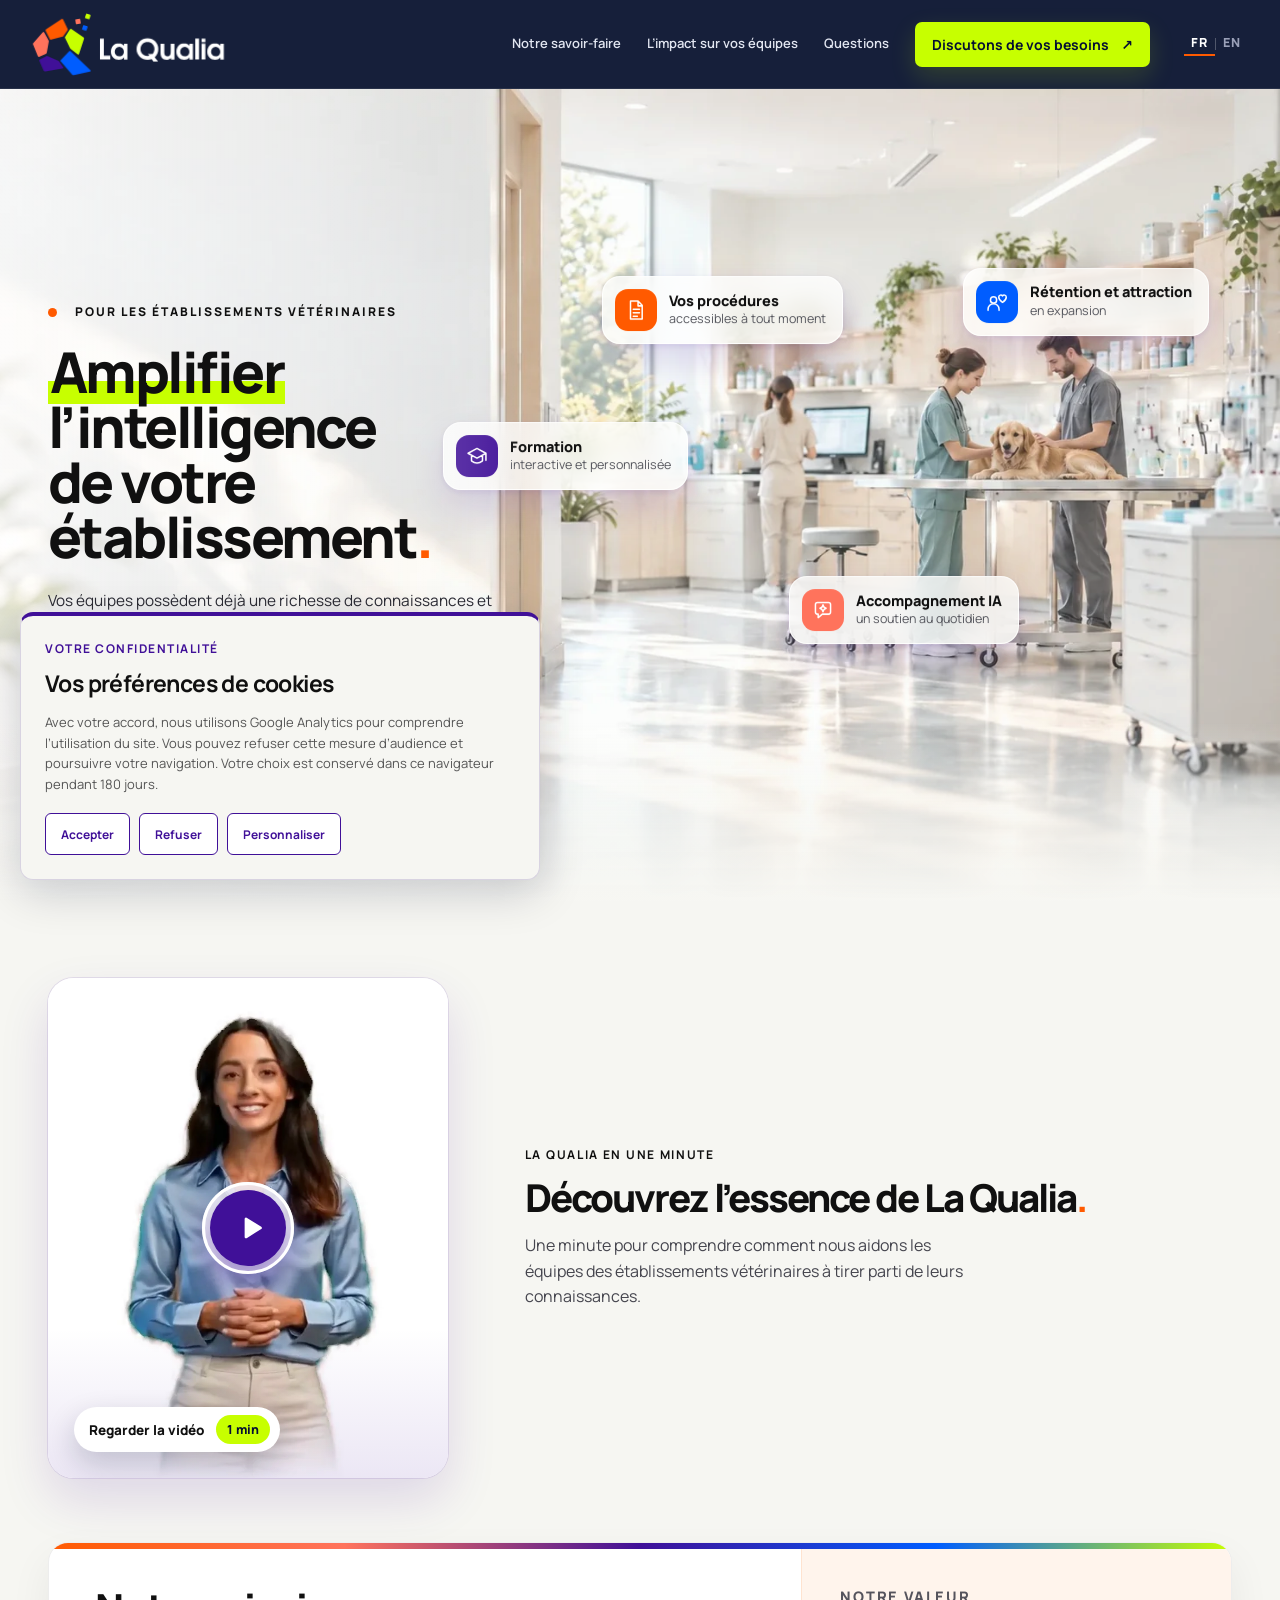
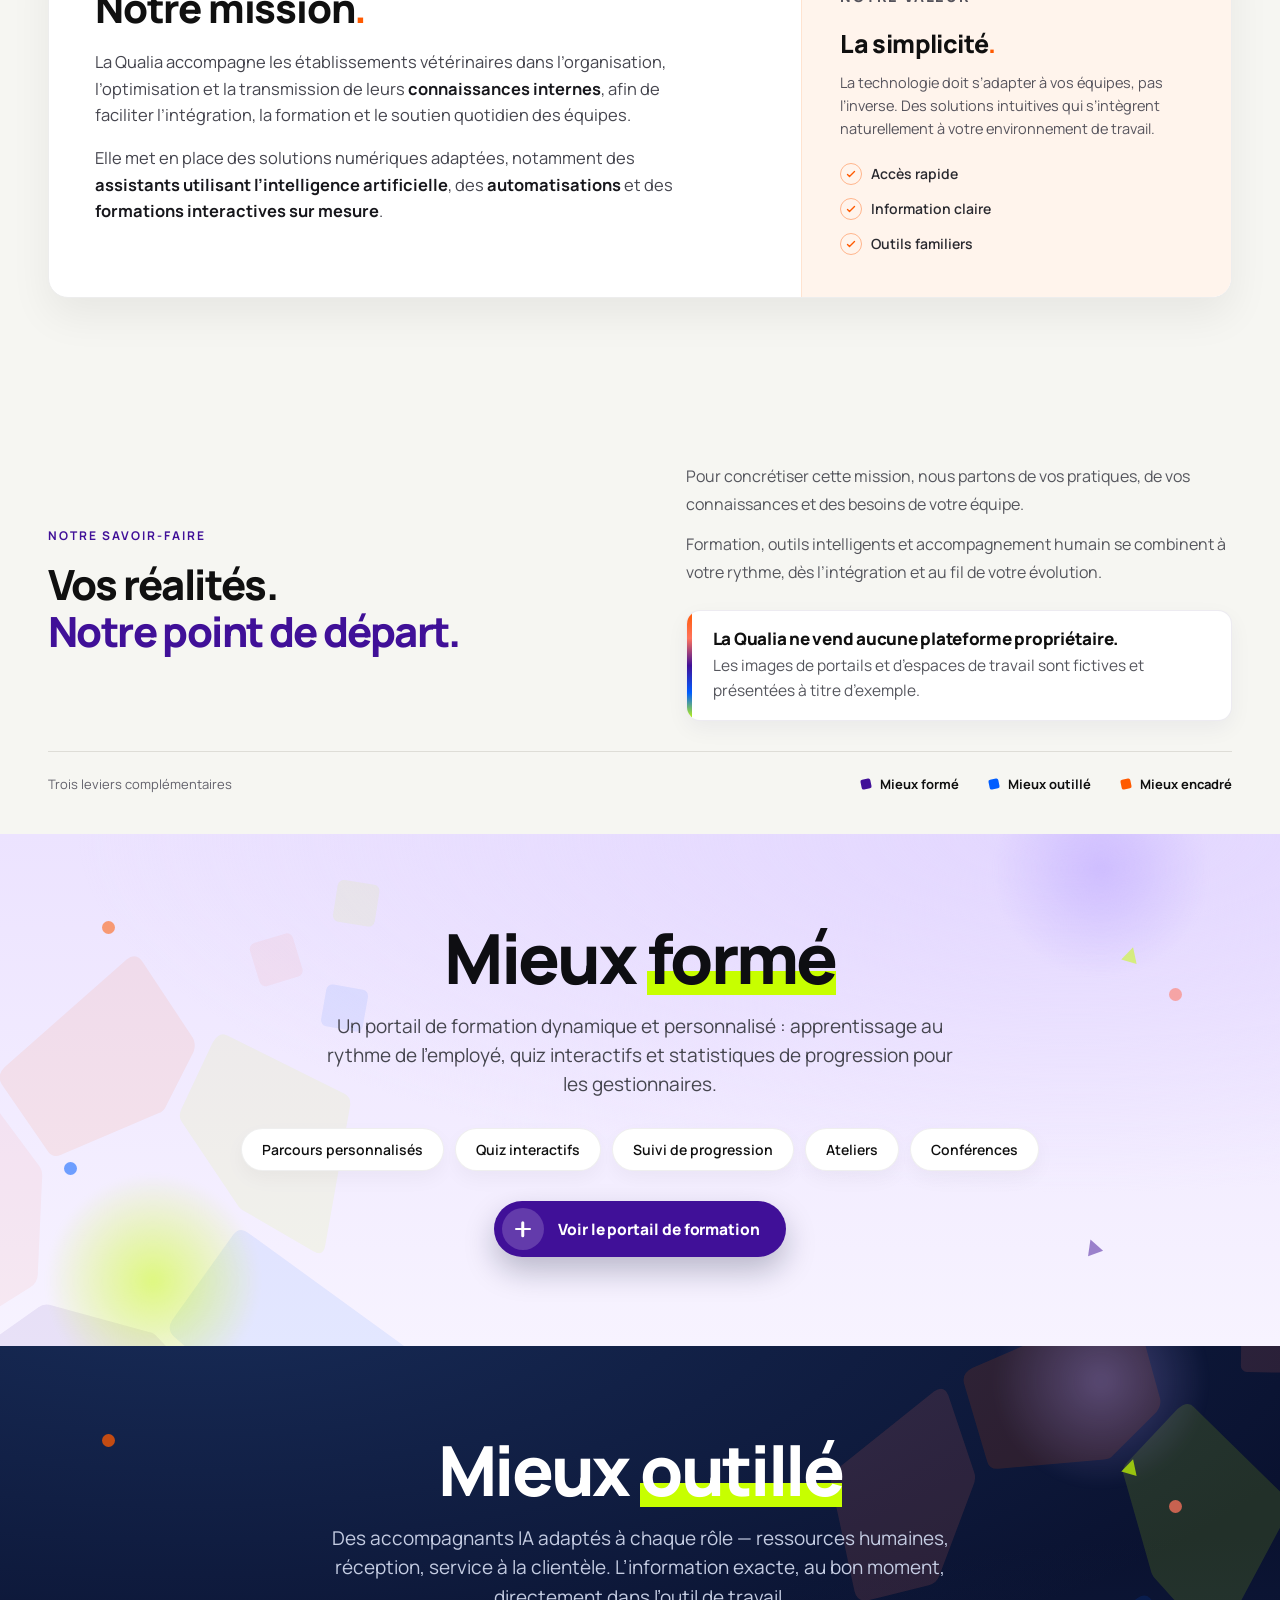
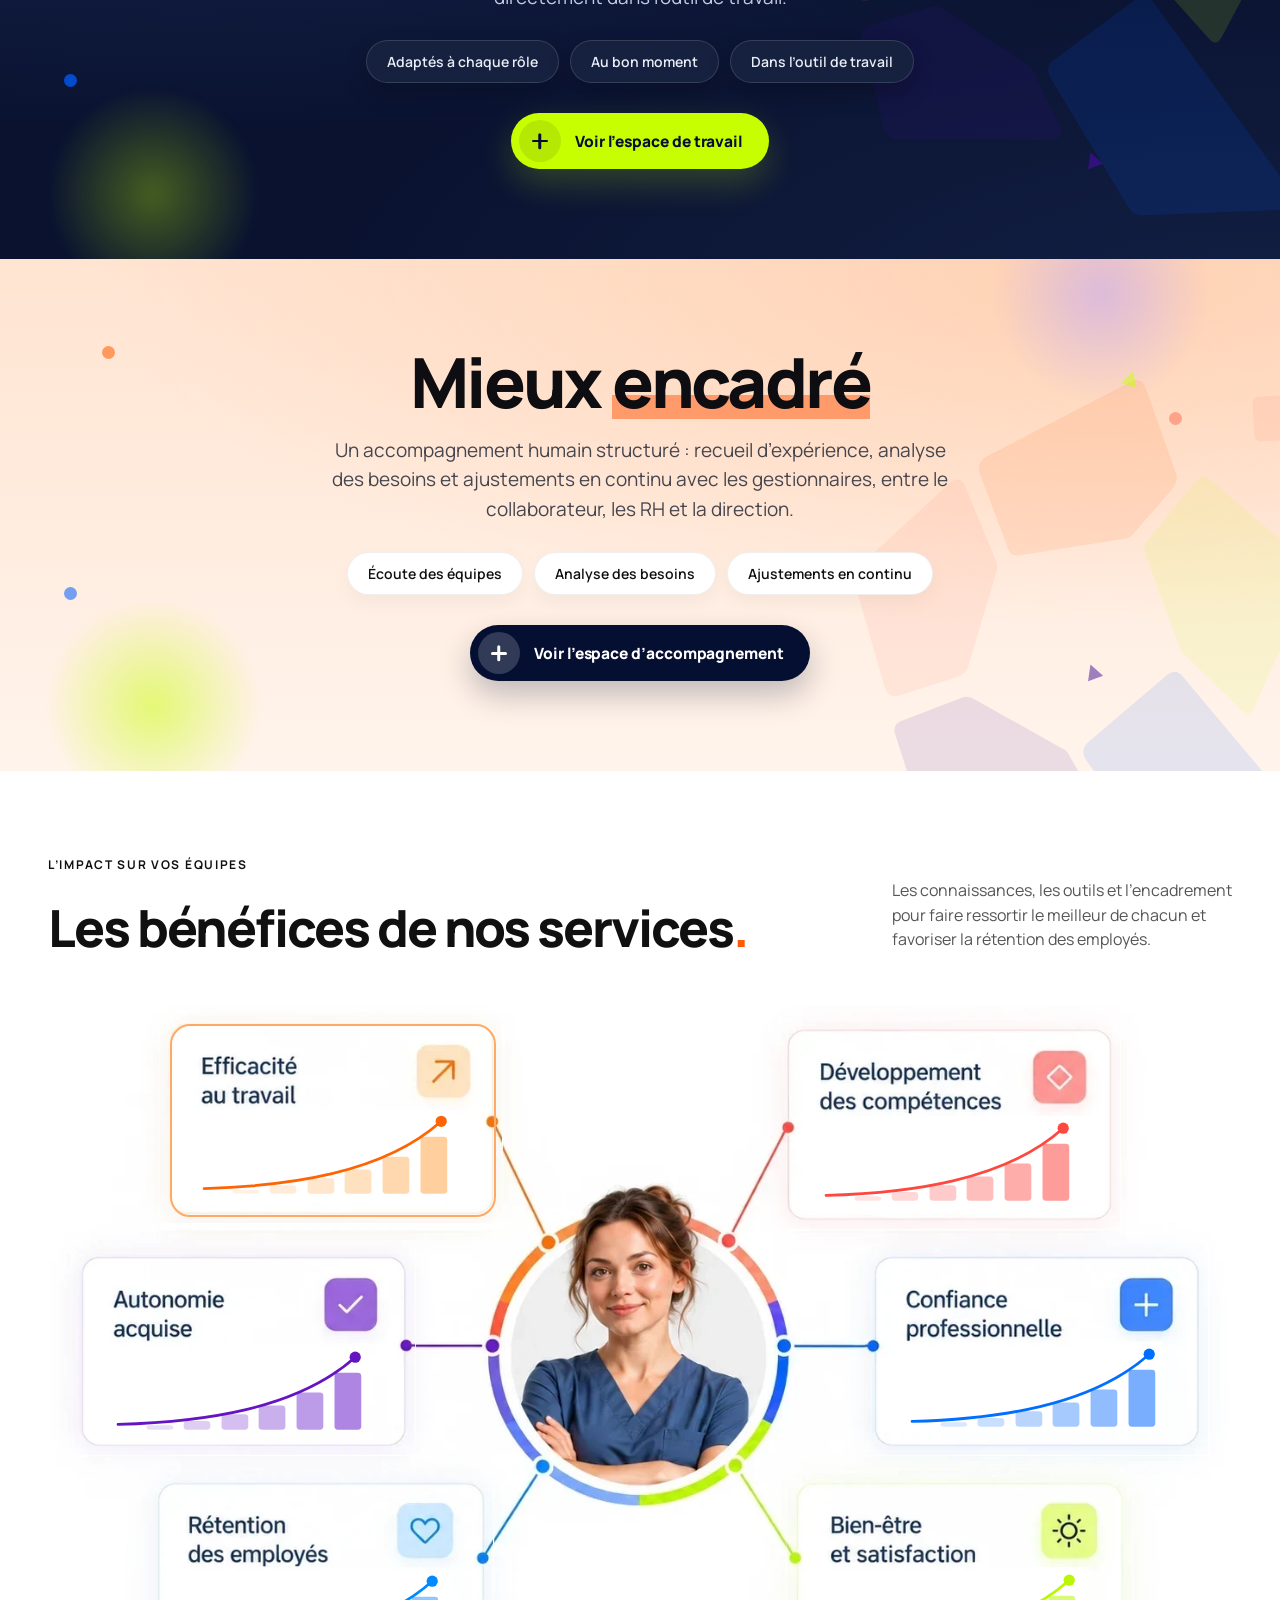
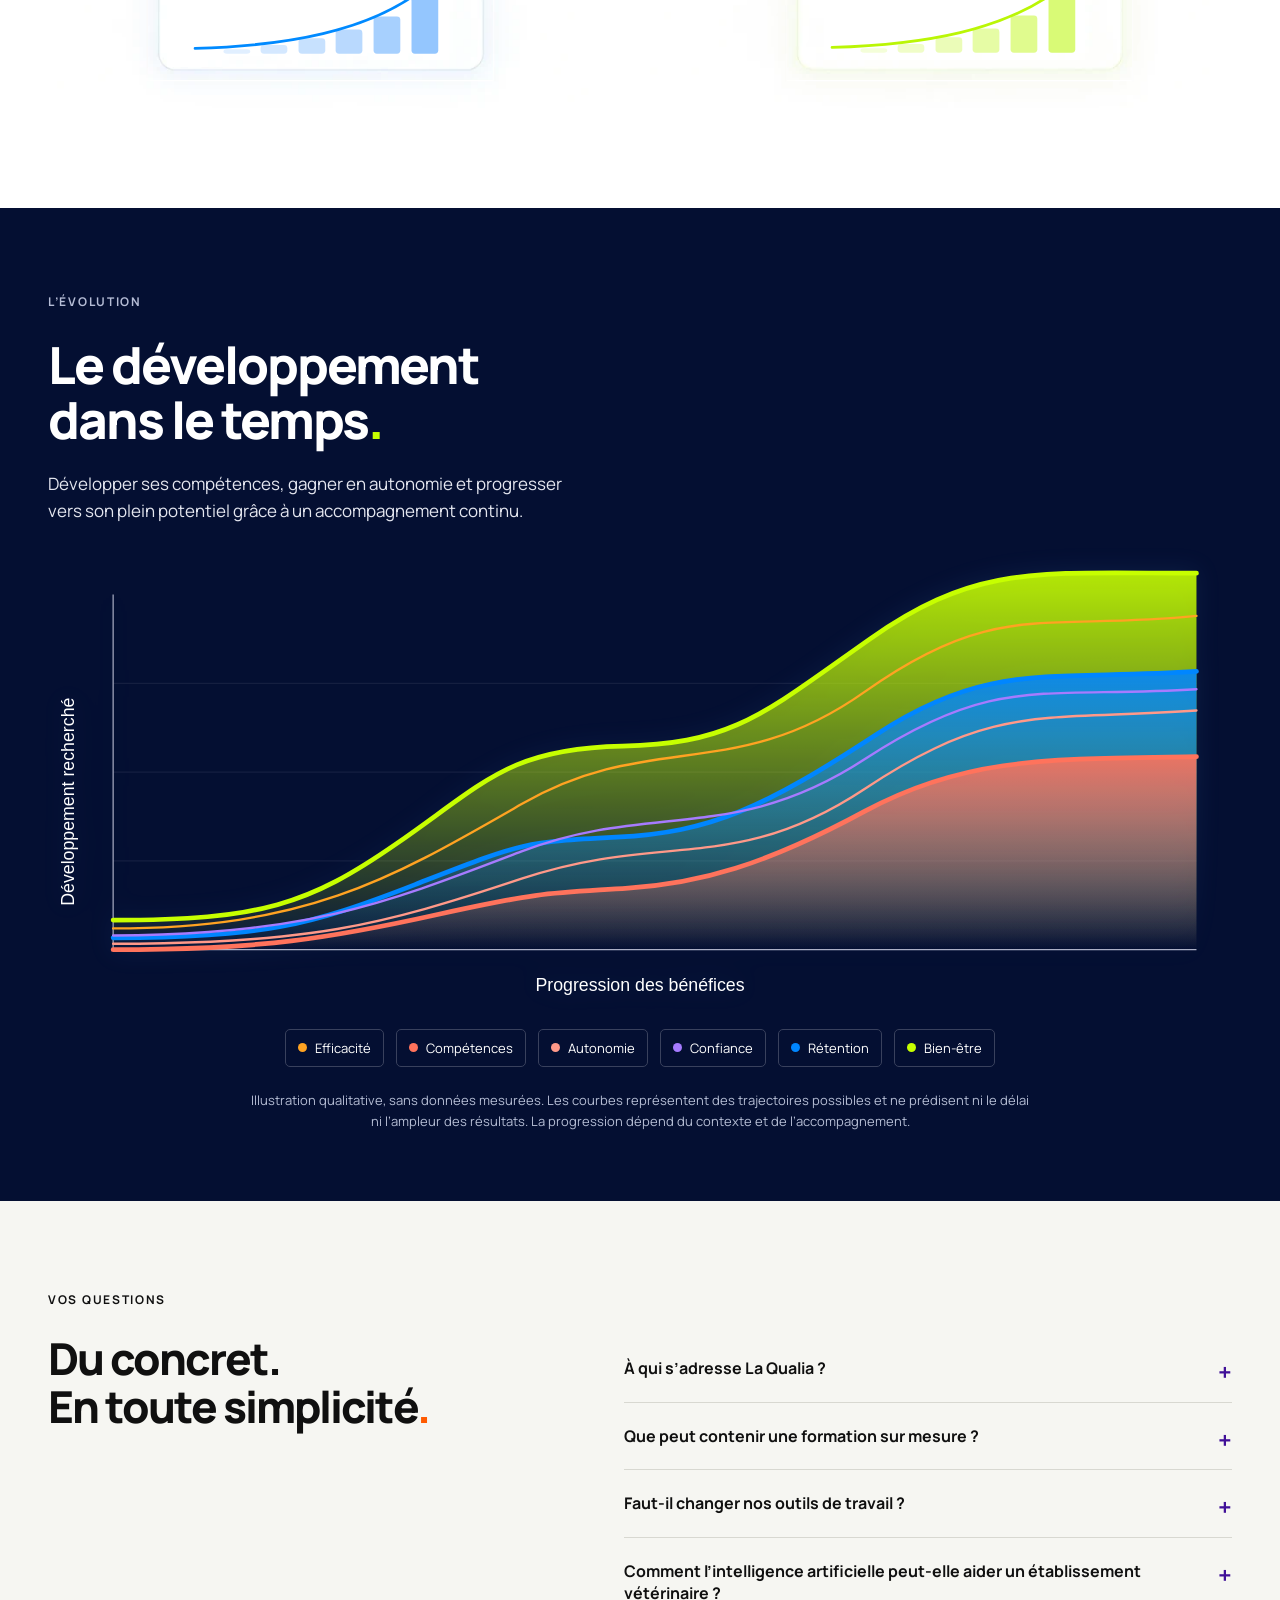
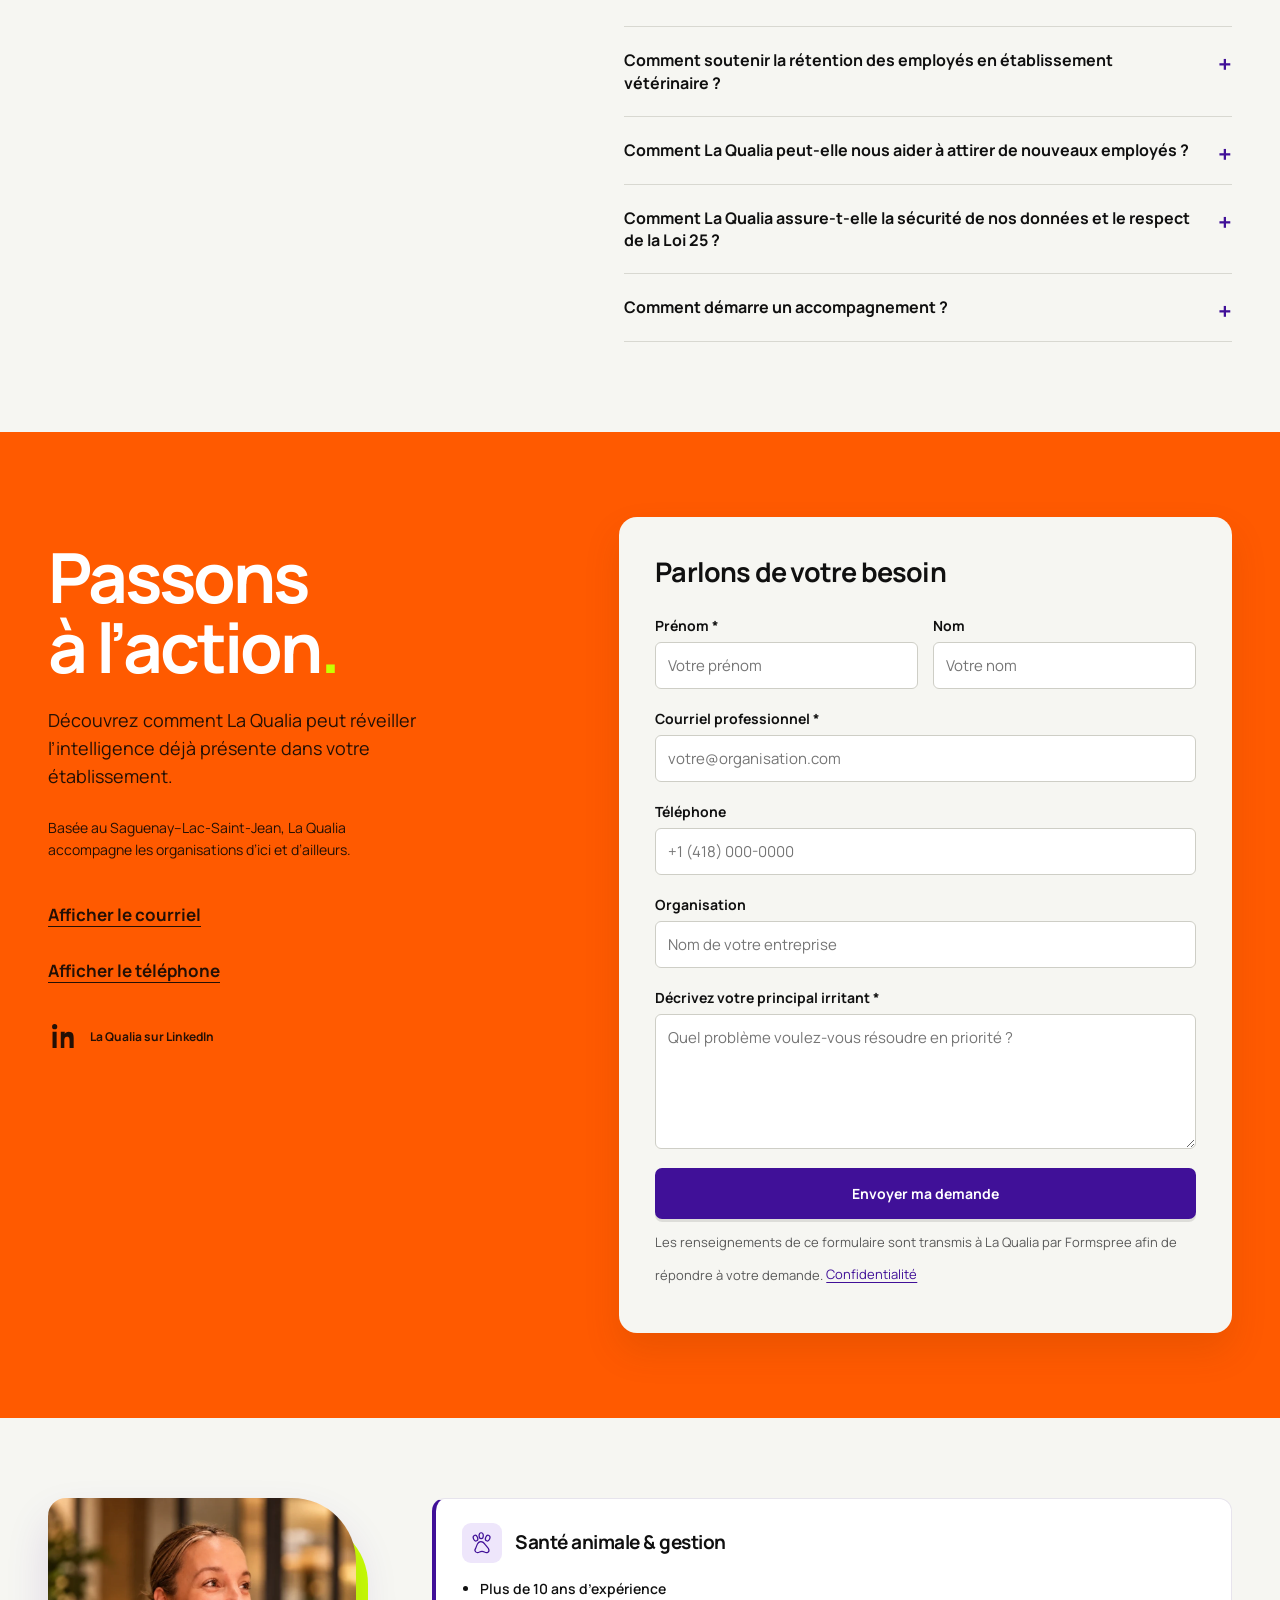
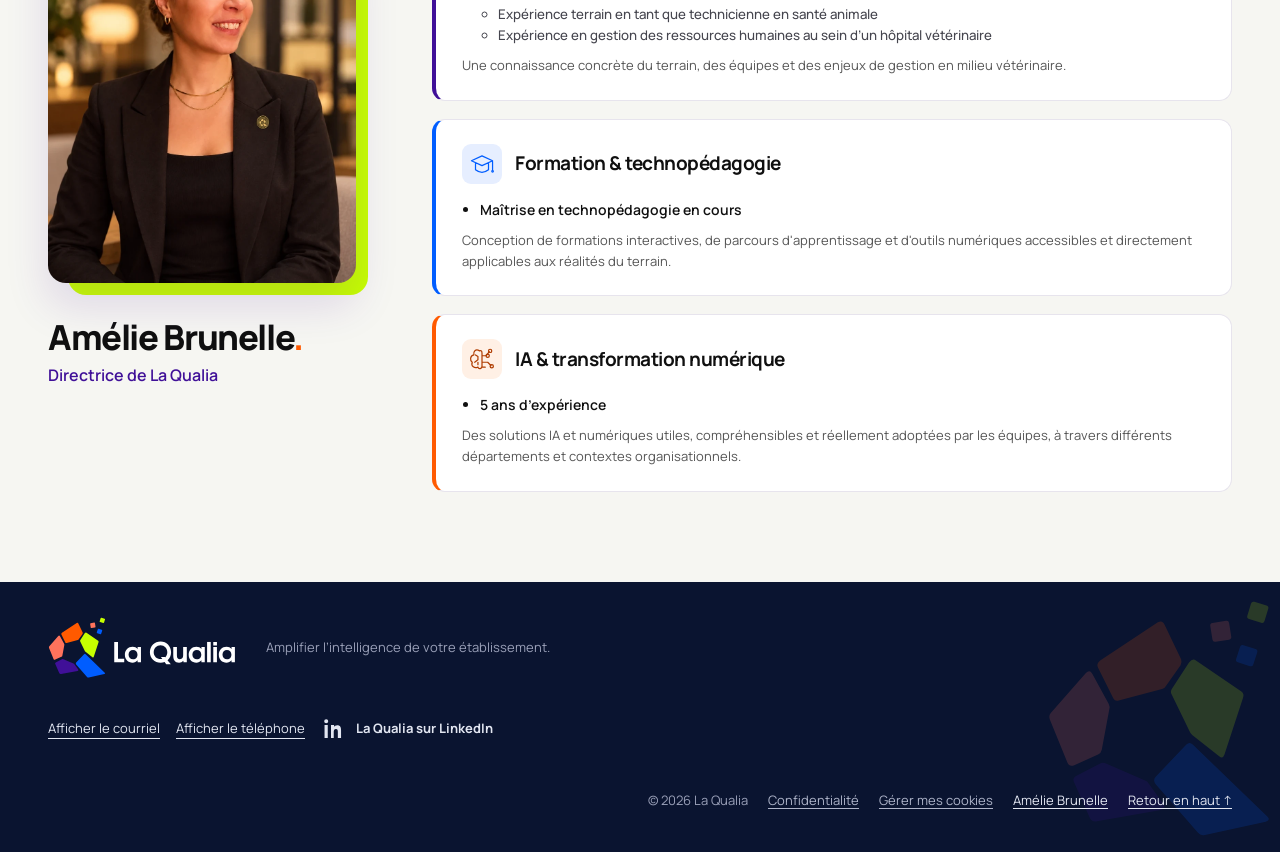
==== commit c07ad558: "Vidéo : avatar seul sur fond blanc (détourage du fond vert), carte portrait 4:5, nouvelle affiche Co" ====
--- a/index.html
+++ b/index.html
@@ -6,7 +6,7 @@
 <meta name="description" content="La Qualia accompagne les établissements vétérinaires : formation sur mesure, intelligence artificielle, transformation numérique et rétention des employés.">
 <meta name="theme-color" content="#f6f6f2"><link rel="canonical" href="https://www.laqualia.com/"><link rel="alternate" hreflang="fr-CA" href="https://www.laqualia.com/"><link rel="alternate" hreflang="en-CA" href="https://www.laqualia.com/en/"><link rel="alternate" hreflang="x-default" href="https://www.laqualia.com/">
 <meta property="og:locale" content="fr_CA"><meta property="og:locale:alternate" content="en_CA"><meta property="og:type" content="website"><meta property="og:url" content="https://www.laqualia.com/"><meta property="og:image" content="https://www.laqualia.com/assets/partage.png"><meta name="twitter:card" content="summary_large_image"><meta name="robots" content="index,follow,max-image-preview:large,max-snippet:-1"><meta property="og:site_name" content="La Qualia"><meta property="og:title" content="Formation et intelligence artificielle pour établissements vétérinaires | La Qualia"><meta property="og:description" content="La Qualia accompagne les établissements vétérinaires : formation sur mesure, intelligence artificielle, transformation numérique et rétention des employés."><meta property="og:image:width" content="1200"><meta property="og:image:height" content="630"><meta property="og:image:alt" content="La Qualia : formation, intelligence artificielle et accompagnement humain pour établissements vétérinaires"><meta name="twitter:title" content="Formation et intelligence artificielle pour établissements vétérinaires | La Qualia"><meta name="twitter:description" content="La Qualia accompagne les établissements vétérinaires : formation sur mesure, intelligence artificielle, transformation numérique et rétention des employés."><meta name="twitter:image" content="https://www.laqualia.com/assets/partage.png"><meta name="twitter:image:alt" content="La Qualia : formation, intelligence artificielle et accompagnement humain pour établissements vétérinaires">
-<link rel="icon" href="assets/favicon.svg?v=qfacette" type="image/svg+xml"><link rel="icon" href="assets/favicon.ico" sizes="any"><link rel="apple-touch-icon" href="assets/apple-touch-icon.png"><link rel="preconnect" href="https://fonts.googleapis.com"><link rel="preconnect" href="https://fonts.gstatic.com" crossorigin><link href="https://fonts.googleapis.com/css2?family=Manrope:wght@400;500;600;700;800&display=swap" rel="stylesheet"><link rel="stylesheet" href="styles.css?v=20261020-vid5"><script src="app.js?v=20261020-vid5" defer></script><script src="analytics.js?v=20261012-audit" defer></script>
+<link rel="icon" href="assets/favicon.svg?v=qfacette" type="image/svg+xml"><link rel="icon" href="assets/favicon.ico" sizes="any"><link rel="apple-touch-icon" href="assets/apple-touch-icon.png"><link rel="preconnect" href="https://fonts.googleapis.com"><link rel="preconnect" href="https://fonts.gstatic.com" crossorigin><link href="https://fonts.googleapis.com/css2?family=Manrope:wght@400;500;600;700;800&display=swap" rel="stylesheet"><link rel="stylesheet" href="styles.css?v=20261021-avatar2"><script src="app.js?v=20261021-avatar2" defer></script><script src="analytics.js?v=20261012-audit" defer></script>
 <script type="application/ld+json">{"@context":"https://schema.org","@graph":[{"@type":"Organization","@id":"https://www.laqualia.com/#organisation","name":"La Qualia","url":"https://www.laqualia.com/","logo":"https://www.laqualia.com/assets/logo-clair.png","image":"https://www.laqualia.com/assets/partage.png","description":"La Qualia accompagne les établissements vétérinaires dans l’organisation, l’optimisation et la transmission de leurs connaissances internes : formation sur mesure, intelligence artificielle, automatisations et transformation numérique.","knowsAbout":["établissements vétérinaires","intelligence artificielle","formation sur mesure","formation interactive","rétention des employés","transformation numérique","intégration des employés","transmission des connaissances"],"founder":{"@id":"https://www.laqualia.com/#amelie-brunelle"},"sameAs":["https://www.linkedin.com/company/la-qualia/about/?viewAsMember=true"]},{"@type":"Person","@id":"https://www.laqualia.com/#amelie-brunelle","name":"Amélie Brunelle","jobTitle":"Directrice","image":"https://www.laqualia.com/assets/amelie-brunelle.webp","worksFor":{"@id":"https://www.laqualia.com/#organisation"},"knowsAbout":["santé animale","gestion en milieu vétérinaire","formation et technopédagogie","intelligence artificielle","transformation numérique"]},{"@type":"WebSite","@id":"https://www.laqualia.com/#site","url":"https://www.laqualia.com/","name":"La Qualia","inLanguage":"fr-CA","publisher":{"@id":"https://www.laqualia.com/#organisation"}},{"@type":"WebPage","@id":"https://www.laqualia.com/#page","url":"https://www.laqualia.com/","name":"Formation et intelligence artificielle pour établissements vétérinaires | La Qualia","description":"La Qualia accompagne les établissements vétérinaires : formation sur mesure, intelligence artificielle, transformation numérique et rétention des employés.","inLanguage":"fr-CA","isPartOf":{"@id":"https://www.laqualia.com/#site"},"about":{"@id":"https://www.laqualia.com/#service"},"primaryImageOfPage":{"@type":"ImageObject","url":"https://www.laqualia.com/assets/hero-veterinaire.webp"},"keywords":"établissements vétérinaires, intelligence artificielle, formation, rétention des employés, transformation numérique"},{"@type":"Service","@id":"https://www.laqualia.com/#service","name":"Formation, intelligence artificielle et accompagnement des établissements vétérinaires","serviceType":"Formation sur mesure, assistants utilisant l’intelligence artificielle, automatisations et accompagnement humain","provider":{"@id":"https://www.laqualia.com/#organisation"},"audience":{"@type":"Audience","audienceType":"Établissements vétérinaires, gestionnaires et employés"},"description":"Des parcours de formation personnalisés, des accompagnants utilisant l’intelligence artificielle adaptés aux rôles et un suivi humain structuré pour soutenir l’intégration, la rétention des employés et la transformation numérique des établissements vétérinaires.","hasOfferCatalog":{"@type":"OfferCatalog","name":"Mieux formé, mieux outillé, mieux encadré","itemListElement":[{"@type":"Offer","itemOffered":{"@type":"Service","name":"Mieux formé : formation interactive sur mesure","description":"Portail de formation personnalisé, quiz interactifs, mises en situation et suivi de progression pour les gestionnaires."}},{"@type":"Offer","itemOffered":{"@type":"Service","name":"Mieux outillé : assistants utilisant l’intelligence artificielle","description":"Accompagnants adaptés à chaque rôle donnant accès à l’information et aux procédures au bon moment, avec des automatisations."}},{"@type":"Offer","itemOffered":{"@type":"Service","name":"Mieux encadré : suivi humain structuré","description":"Recueil de l’expérience des employés, analyse des besoins et ajustements en continu avec les gestionnaires."}}]}},{"@type":"FAQPage","@id":"https://www.laqualia.com/#faq","inLanguage":"fr-CA","mainEntity":[{"@type":"Question","name":"À qui s’adresse La Qualia ?","acceptedAnswer":{"@type":"Answer","text":"Aux établissements vétérinaires qui souhaitent améliorer l’intégration, la formation et le soutien quotidien de leurs employés, tout en facilitant le travail des gestionnaires. Les solutions sont adaptées aux rôles, aux besoins et aux pratiques de chaque établissement."}},{"@type":"Question","name":"Que peut contenir une formation sur mesure ?","acceptedAnswer":{"@type":"Answer","text":"Des formations interactives conçues à partir de vos connaissances et de vos procédures internes, adaptées aux besoins de votre établissement : processus de travail, service à la clientèle, fonctionnement des urgences et bien plus. Chaque formation peut intégrer des quiz, des mises en situation et des activités interactives, avec un suivi statistique permettant aux gestionnaires de suivre la progression et les acquis des employés."}},{"@type":"Question","name":"Faut-il changer nos outils de travail ?","acceptedAnswer":{"@type":"Answer","text":"La Qualia privilégie une intégration dans votre environnement existant. Les possibilités et les contraintes techniques sont évaluées avant le déploiement pour limiter les nouvelles habitudes à adopter."}},{"@type":"Question","name":"Comment l’intelligence artificielle peut-elle aider un établissement vétérinaire ?","acceptedAnswer":{"@type":"Answer","text":"Des accompagnants utilisant l’intelligence artificielle donnent accès à l’information et aux procédures de votre établissement au moment où vos équipes en ont besoin, par exemple pour retrouver une procédure interne. Ils s’appuient sur vos contenus et ne remplacent pas le suivi humain, qui demeure une composante de la méthode : écoute des employés, analyse des besoins et ajustements avec les gestionnaires."}},{"@type":"Question","name":"Comment soutenir la rétention des employés en établissement vétérinaire ?","acceptedAnswer":{"@type":"Answer","text":"En soutenant l’intégration, le développement des compétences et l’engagement : un parcours de formation dès l’arrivée, des ressources accessibles au quotidien et un suivi humain qui recueille l’expérience des employés pour ajuster le soutien avec les gestionnaires. Ces bénéfices sont recherchés et suivis selon la réalité de votre établissement."}},{"@type":"Question","name":"Comment La Qualia peut-elle nous aider à attirer de nouveaux employés ?","acceptedAnswer":{"@type":"Answer","text":"Un établissement qui investit dans le développement de ses employés devient aussi plus attrayant pour les futurs candidats. En proposant une intégration structurée, des formations interactives et des outils accessibles au quotidien, vous montrez aux candidats qu’ils pourront apprendre, évoluer et se sentir soutenus dès leur arrivée. Un avantage concret pour vous démarquer comme employeur et favoriser la fidélisation de vos équipes."}},{"@type":"Question","name":"Comment La Qualia assure-t-elle la sécurité de nos données et le respect de la Loi 25 ?","acceptedAnswer":{"@type":"Answer","text":"La confidentialité de vos informations est une priorité. Chaque solution est conçue en tenant compte de votre environnement numérique, des accès autorisés et des exigences de la Loi 25. Nous privilégions l’utilisation de vos outils existants et limitons le traitement des renseignements personnels et clients au strict nécessaire. Les mesures de sécurité et les responsabilités sont définies avec votre établissement avant le déploiement."}},{"@type":"Question","name":"Comment démarre un accompagnement ?","acceptedAnswer":{"@type":"Answer","text":"Un échange permet de comprendre vos besoins, vos rôles et vos ressources existantes. Les composantes à déployer sont ensuite définies selon votre réalité, avec un suivi après leur mise en place."}}]}]}</script>
 </head>
 <body>
@@ -16,7 +16,7 @@
 <section class="hx" id="accueil" aria-labelledby="hero-title"><div class="hx-stage"><div class="hx-frame"><picture><source media="(max-width:700px)" srcset="assets/hero-clinique-900.webp"><img class="hx-photo" src="assets/hero-clinique.webp" alt="Intérieur lumineux d’un hôpital vétérinaire : deux membres du personnel examinent un golden retriever sur une table d’examen." width="1672" height="941" fetchpriority="high"></picture>
 <div class="hx-ui"><a class="hx-card hx-c1" href="#approche"><span class="hx-ic ic-o" aria-hidden="true"><svg viewBox="0 0 32 32"><path d="M8 3h11l6 6v20H8V3Zm11 0v7h6M12 15h9M12 20h9M12 25h6"/></svg></span><span class="hx-tx"><strong>Vos procédures</strong><small>accessibles à tout moment</small></span></a><a class="hx-card hx-c2" href="#approche"><span class="hx-ic ic-p" aria-hidden="true"><svg viewBox="0 0 32 32"><path d="m3 12 13-7 13 7-13 7-13-7Zm5 3v8c5 4 11 4 16 0v-8M29 12v10"/></svg></span><span class="hx-tx"><strong>Formation</strong><small>interactive et personnalisée</small></span></a><a class="hx-card hx-c3" href="#evolution"><span class="hx-ic ic-b" aria-hidden="true"><svg viewBox="0 0 32 32"><circle cx="11" cy="13" r="4.5"/><path d="M3 28v-1.5a8 8 0 0 1 16 0V28"/><path d="M24 16.5s-5.5-3.4-5.5-7.6a3 3 0 0 1 5.5-1.7 3 3 0 0 1 5.5 1.7c0 4.2-5.5 7.6-5.5 7.6z"/></svg></span><span class="hx-tx"><strong>Rétention et attraction</strong><small>en expansion</small></span></a><a class="hx-card hx-c4" href="#potentiel"><span class="hx-ic ic-c" aria-hidden="true"><svg viewBox="0 0 32 32"><path d="M5 8a3 3 0 0 1 3-3h16a3 3 0 0 1 3 3v11a3 3 0 0 1-3 3H15l-6 5v-5H8a3 3 0 0 1-3-3z"/><path d="M16 8.5c.5 3 1.5 4 4.5 5-3 1-4 2-4.5 5-.5-3-1.5-4-4.5-5 3-1 4-2 4.5-5z"/></svg></span><span class="hx-tx"><strong>Accompagnement IA</strong><small>un soutien au quotidien</small></span></a></div></div>
 <div class="hx-copy wrap"><p class="hx-eyebrow"><span class="dot"></span> POUR LES ÉTABLISSEMENTS VÉTÉRINAIRES</p><h1 id="hero-title"><span class="u">Amplifier</span><br>l’intelligence<br>de votre<br>établissement<span class="orange">.</span></h1><p class="hx-desc">Vos équipes possèdent déjà une richesse de connaissances et d’informations. La Qualia leur donne vie en les rendant plus intelligentes, accessibles et utiles au quotidien, directement dans les outils que vous utilisez déjà.</p></div></div></section>
-<section class="vid wrap" id="video" aria-labelledby="vid-title"><div class="vid-head"><p class="eyebrow">LA QUALIA EN UNE MINUTE</p><h2 class="section-title" id="vid-title">Découvrez l’essence de La&nbsp;Qualia<span class="orange">.</span></h2><p>Une minute pour comprendre comment nous aidons les équipes des établissements vétérinaires à tirer parti de leurs connaissances.</p></div><div class="vid-card"><button type="button" class="vid-play" aria-label="Lire la vidéo « La Qualia en une minute » (durée : 1 minute)"><picture><source media="(max-width:640px)" srcset="assets/video/la-qualia-essence-poster-640.webp"><img src="assets/video/la-qualia-essence-poster.webp" alt="" width="1280" height="720" loading="lazy"></picture><span class="vid-center" aria-hidden="true"><span class="vid-ring"></span><svg viewBox="0 0 24 24"><path d="M8 5.2v13.6a1 1 0 0 0 1.5.86l11-6.8a1 1 0 0 0 0-1.72l-11-6.8A1 1 0 0 0 8 5.2z"/></svg></span><span class="vid-cta" aria-hidden="true"><b>Regarder la vidéo</b><span>1 min</span></span></button><video class="vid-el" controls playsinline preload="none" poster="assets/video/la-qualia-essence-poster.webp" data-src="assets/video/la-qualia-essence.mp4" hidden aria-label="La Qualia en une minute"></video></div></section>
+<section class="vid wrap" id="video" aria-labelledby="vid-title"><div class="vid-head"><p class="eyebrow">LA QUALIA EN UNE MINUTE</p><h2 class="section-title" id="vid-title">Découvrez l’essence de La&nbsp;Qualia<span class="orange">.</span></h2><p>Une minute pour comprendre comment nous aidons les équipes des établissements vétérinaires à tirer parti de leurs connaissances.</p></div><div class="vid-card"><button type="button" class="vid-play" aria-label="Lire la vidéo « La Qualia en une minute » (durée : 1 minute)"><picture><source media="(max-width:640px)" srcset="assets/video/la-qualia-essence-poster-640.webp"><img src="assets/video/la-qualia-essence-poster.webp" alt="" width="720" height="900" loading="lazy"></picture><span class="vid-center" aria-hidden="true"><span class="vid-ring"></span><svg viewBox="0 0 24 24"><path d="M8 5.2v13.6a1 1 0 0 0 1.5.86l11-6.8a1 1 0 0 0 0-1.72l-11-6.8A1 1 0 0 0 8 5.2z"/></svg></span><span class="vid-cta" aria-hidden="true"><b>Regarder la vidéo</b><span>1 min</span></span></button><video class="vid-el" controls playsinline preload="none" poster="assets/video/la-qualia-essence-poster.webp" data-src="assets/video/la-qualia-essence.mp4" hidden aria-label="La Qualia en une minute"></video></div></section>
 <section class="values wrap" aria-label="Notre mission et notre valeur"><article class="mcard"><span class="vc-bar" aria-hidden="true"></span><div class="mc-main"><h2>Notre mission<span class="orange">.</span></h2><p class="vc-body">La Qualia accompagne les établissements vétérinaires dans l’organisation, l’optimisation et la transmission de leurs <strong>connaissances internes</strong>, afin de faciliter l’intégration, la formation et le soutien quotidien des équipes.</p><p class="vc-body vc-body2">Elle met en place des solutions numériques adaptées, notamment des <strong>assistants utilisant l’intelligence artificielle</strong>, des <strong>automatisations</strong> et des <strong>formations interactives sur mesure</strong>.</p></div><aside class="mc-value"><p class="mcv-tag">Notre valeur</p><h3>La simplicité<span class="orange">.</span></h3><p>La technologie doit s’adapter à vos équipes, pas l’inverse. Des solutions intuitives qui s’intègrent naturellement à votre environnement de travail.</p><ul class="vc-checks"><li><span class="chk" aria-hidden="true"><svg viewBox="0 0 24 24"><path d="m5 13 4 4 10-10"/></svg></span>Accès rapide</li><li><span class="chk" aria-hidden="true"><svg viewBox="0 0 24 24"><path d="m5 13 4 4 10-10"/></svg></span>Information claire</li><li><span class="chk" aria-hidden="true"><svg viewBox="0 0 24 24"><path d="m5 13 4 4 10-10"/></svg></span>Outils familiers</li></ul></aside></article></section>
 <section class="approach-intro wrap" id="approche" aria-labelledby="approach-title"><div class="approach-bridge"><div class="approach-heading"><p class="eyebrow">NOTRE SAVOIR-FAIRE</p><h2 id="approach-title">Vos réalités.<br><span>Notre point de départ.</span></h2></div><div class="approach-copy"><p>Pour concrétiser cette mission, nous partons de vos pratiques, de vos connaissances et des besoins de votre équipe.</p><p>Formation, outils intelligents et accompagnement humain se combinent à votre rythme, dès l’intégration et au fil de votre évolution.</p><aside class="approach-note"><span class="an-bar" aria-hidden="true"></span><p><strong>La Qualia ne vend aucune plateforme propriétaire.</strong> Les images de portails et d’espaces de travail sont fictives et présentées à titre d’exemple.</p></aside></div></div><p class="approach-path"><span class="approach-path-label">Trois leviers complémentaires</span><span class="approach-pillar"><i class="ap-purple" aria-hidden="true"></i>Mieux formé</span><span class="approach-pillar"><i class="ap-blue" aria-hidden="true"></i>Mieux outillé</span><span class="approach-pillar"><i class="ap-orange" aria-hidden="true"></i>Mieux encadré</span></p></section>
 <section class="pil pil--formed" aria-label="Pilier 1 — Mieux formé"><span class="pil-deco" aria-hidden="true"><img class="pil-wm" src="assets/icone-clair.svg?v=qfacette" alt="" width="128" height="128"><i class="fr glow" style="--c:#b9a3ff;top:-80px;right:5%"></i><i class="fr glow" style="--c:#c7ff00;bottom:-50px;left:3%"></i><i class="fr dot" style="--c:#ff5a00;top:17%;left:8%"></i><i class="fr dot" style="--c:#005dff;top:64%;left:5%"></i><i class="fr dot" style="--c:#ff735c;top:30%;right:7%"></i><i class="fr tri" style="--c:#c7ff00;top:22%;right:11%;transform:rotate(16deg)"></i><i class="fr tri" style="--c:#401098;bottom:18%;right:14%;transform:rotate(-20deg)"></i></span><div class="pil-inner"><div class="pil-head"><h3>Mieux <span class="u">formé</span></h3><p class="pil-lead">Un portail de formation dynamique et personnalisé : apprentissage au rythme de l’employé, quiz interactifs et statistiques de progression pour les gestionnaires.</p><ul class="pil-feats"><li>Parcours personnalisés</li><li>Quiz interactifs</li><li>Suivi de progression</li><li>Ateliers</li><li>Conférences</li></ul><button type="button" class="pil-toggle" aria-expanded="false" aria-controls="mock-formed" data-open="Voir le portail de formation" data-close="Masquer l’aperçu"><span class="pt-ic" aria-hidden="true"></span><span class="pt-l">Voir le portail de formation</span></button></div><div class="pil-panel"><div class="pil-panel-in" id="mock-formed"><div class="pil-stage"><div class="appwin appwin--formed" role="img" aria-label="Aperçu illustratif d’un portail de formation : mes formations, quiz interactif et suivi de progression"><aside class="sb"><div class="sb-top">Espace formation</div><span class="nav"><i class="ic">⌂</i>Accueil</span><span class="nav act"><i class="ic">▣</i>Mes formations</span><span class="nav"><i class="ic">▤</i>Catalogue</span><span class="nav"><i class="ic">✓</i>Mes quiz</span><span class="nav"><i class="ic">▦</i>Mon parcours</span></aside><div class="main"><div class="top"><span class="search">Rechercher une formation…</span><span class="bell" aria-hidden="true"></span><span class="userchip"><span class="ava">MD</span><span class="uc-t"><strong>Marie Dubois</strong><small>Employée</small></span></span></div><div class="fx-head"><div><h4>Mes formations</h4><p>Des contenus adaptés à votre rôle et à vos objectifs.</p></div><span class="minicard"><span class="mc-ic">▦</span><span><strong>Mon parcours</strong><small>3 formations en cours</small></span><span class="chev">›</span></span></div><div class="fx-modules"><div class="modcard on"><img class="thumb" src="assets/module-1.webp" alt="" loading="lazy" width="224" height="104"><div class="modbody"><span class="mb-top"><span class="chip">Module 1</span><span class="dur">◷ 1 h 15</span></span><strong>Les fondamentaux du service client</strong><span class="bar"><i style="width:75%"></i></span><small>75 %</small></div></div><div class="modcard"><img class="thumb" src="assets/module-2.webp" alt="" loading="lazy" width="224" height="104"><div class="modbody"><span class="mb-top"><span class="chip">Module 2</span><span class="dur">◷ 45 min</span></span><strong>Gestion des situations difficiles</strong><span class="bar"><i style="width:30%"></i></span><small>30 %</small></div></div><div class="modcard"><img class="thumb" src="assets/module-3.webp" alt="" loading="lazy" width="224" height="104"><div class="modbody"><span class="mb-top"><span class="chip">Module 3</span><span class="dur">◷ 1 h 00</span></span><strong>Santé, sécurité et milieu de travail</strong><span class="bar"><i style="width:4%"></i></span><small>0 %</small></div></div></div><div class="fx-bottom"><div class="panel quizp"><p class="panel-h"><span class="pic">▣</span>Quiz interactif<em>4/5</em></p><strong class="q">Quelle est la meilleure approche face à un client insatisfait ?</strong><ul class="opts"><li class="on"><span class="ra"></span>Écouter activement et valider ses besoins</li><li><span class="ra"></span>Argumenter sur la politique de l’entreprise</li><li><span class="ra"></span>Transférer l’appel à un collègue</li><li><span class="ra"></span>Mettre fin à la conversation</li></ul><div class="quizp-foot"><span class="nextbtn" aria-hidden="true">Suivant →</span></div></div><div class="panel progp"><p class="panel-h"><span class="pic">▦</span>Ma progression<em class="sel">30 derniers jours ▾</em></p><div class="prog-row"><div class="donut" style="--p:68"><span>68 %<small>Progression globale</small></span></div><div class="barchart"><span class="bcol"><i style="--h:38%"></i><b>Jan</b></span><span class="bcol"><i style="--h:50%"></i><b>Fév</b></span><span class="bcol"><i style="--h:60%"></i><b>Mar</b></span><span class="bcol"><i style="--h:70%"></i><b>Avr</b></span><span class="bcol"><i style="--h:82%"></i><b>Mai</b></span><span class="bcol hot"><i style="--h:100%"></i><b>Juin</b></span></div></div><div class="stat3"><div><span class="si">▦</span><strong>7</strong><small>Formations complétées</small></div><div><span class="si">◷</span><strong>12 h</strong><small>Temps d’apprentissage</small></div><div><span class="si">★</span><strong>4</strong><small>Quiz réussis (100 %)</small></div></div></div></div></div></div><p class="pil-note"><span class="pn-tag">Aperçu illustratif</span><span class="pn-text">Interface reconstruite, les contenus sont personnalisés avec votre établissement.</span></p></div><button type="button" class="pil-close" data-pil-close aria-controls="mock-formed"><span aria-hidden="true">↑</span> Replier l’aperçu</button></div></div></div></section>
--- a/styles.css
+++ b/styles.css
@@ -885,3 +885,13 @@
 @media(max-width:560px){.vid-card{max-width:none}}
 /* Vidéo à gauche, texte à droite (contraste avec le header) */
 @media(min-width:901px){.vid{grid-template-columns:minmax(0,640px) minmax(0,1fr)}.vid-card{grid-column:1;grid-row:1}.vid-head{grid-column:2;grid-row:1}}
+/* Vidéo avatar sur fond blanc : carte portrait 4:5 */
+.vid{grid-template-columns:minmax(0,1fr) minmax(0,1fr)}
+@media(min-width:901px){.vid{grid-template-columns:minmax(0,400px) minmax(0,1fr);column-gap:clamp(36px,6vw,96px)}}
+.vid-card{aspect-ratio:4/5;background:#fff;max-width:400px;width:100%}
+.vid-el{object-fit:cover;background:#fff}
+.vid-play::after{background:linear-gradient(0deg,#4010981a 0,#40109800 30%)}
+.vid-center{width:clamp(60px,15vw,76px)}
+@media(max-width:900px){.vid-card{max-width:340px}}
+@media(max-width:560px){.vid-card{max-width:100%}}
+@media(max-width:900px){.vid{grid-template-columns:minmax(0,1fr);row-gap:22px}.vid-card{grid-column:auto;grid-row:auto}.vid-head{grid-column:auto;grid-row:auto}}
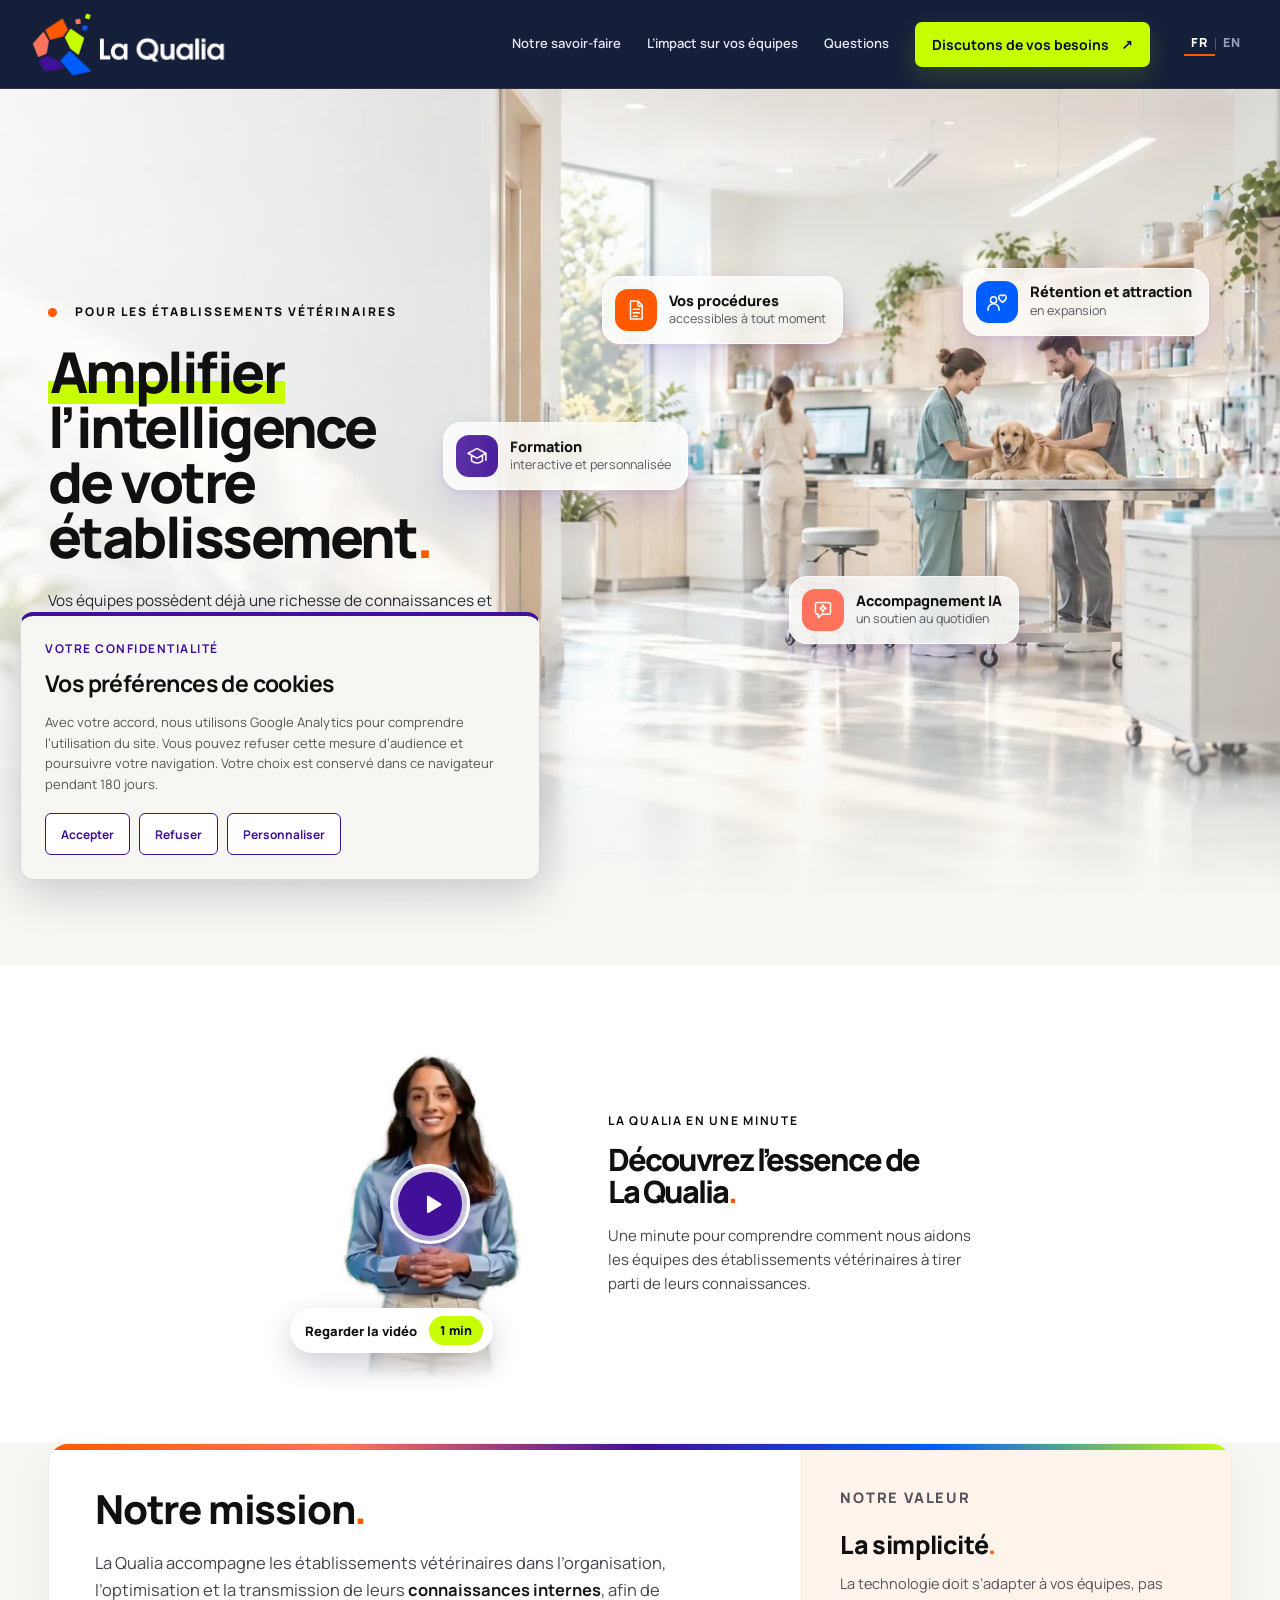
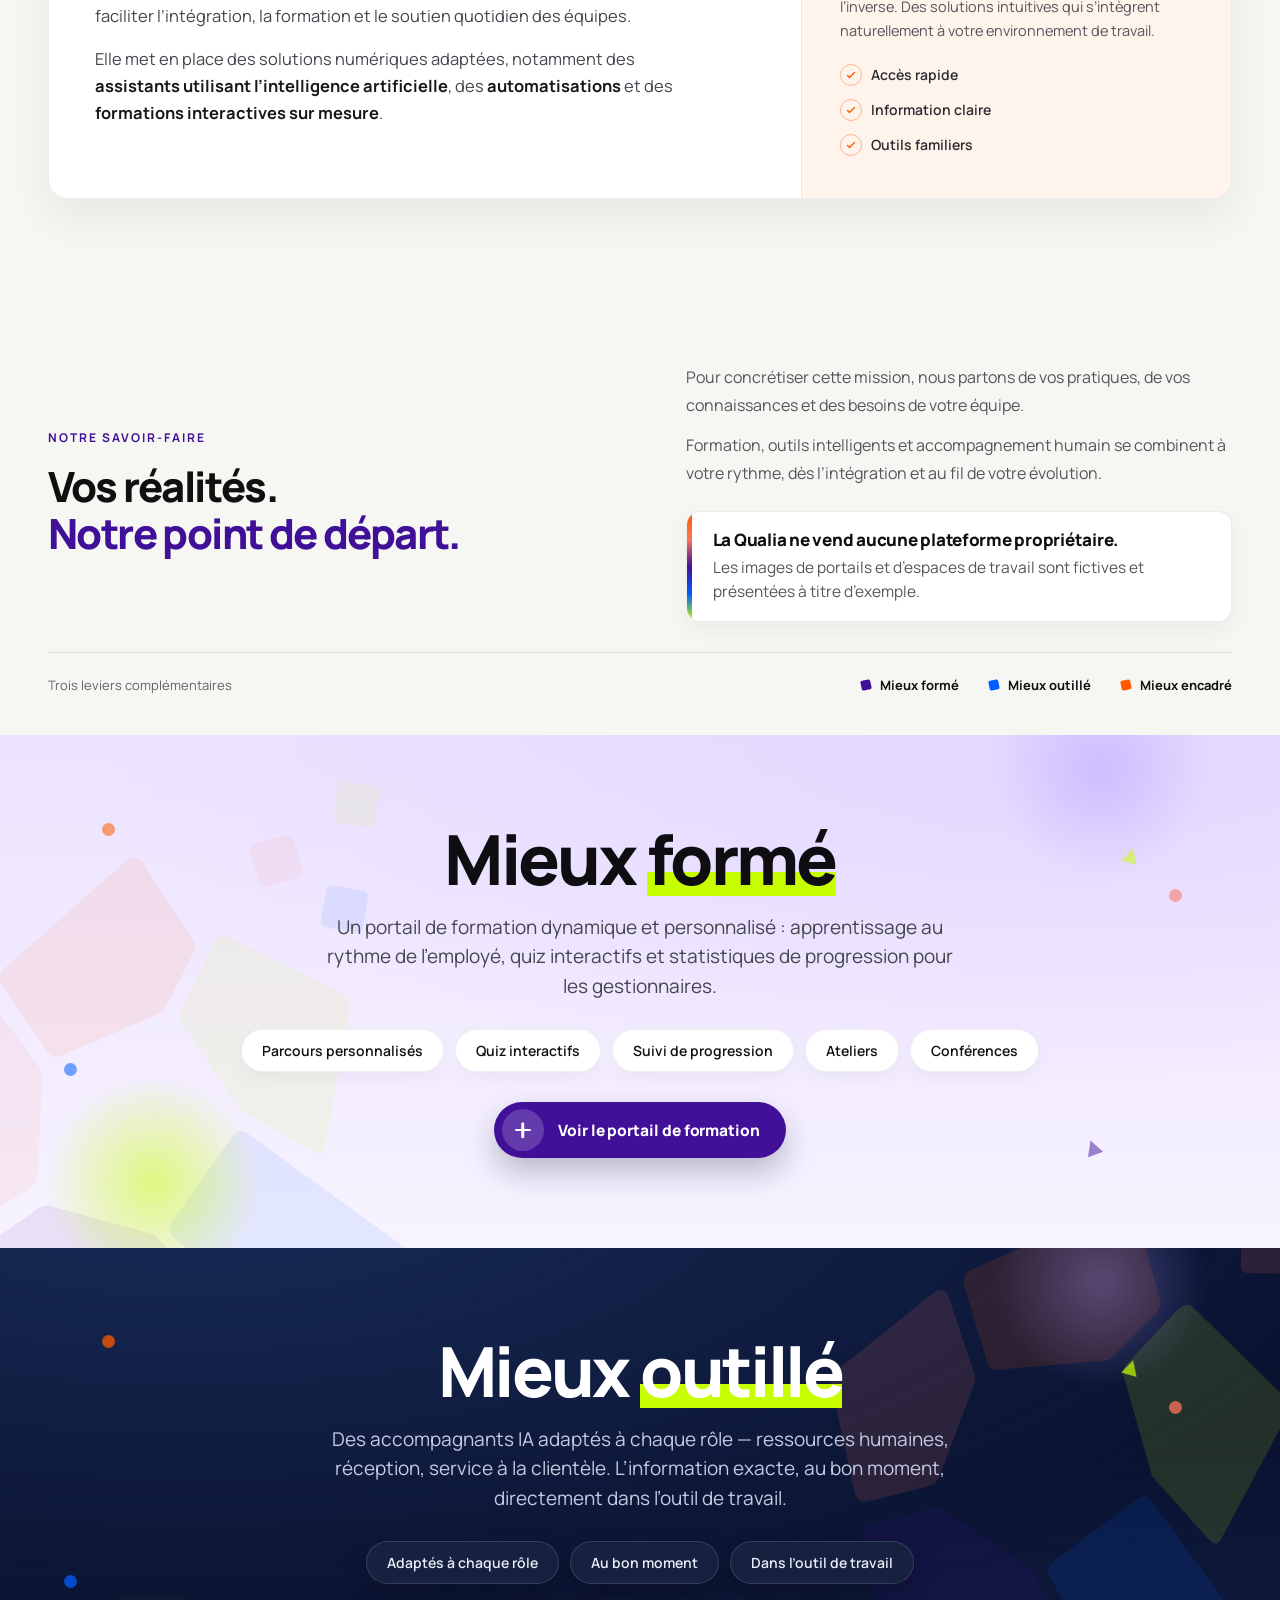
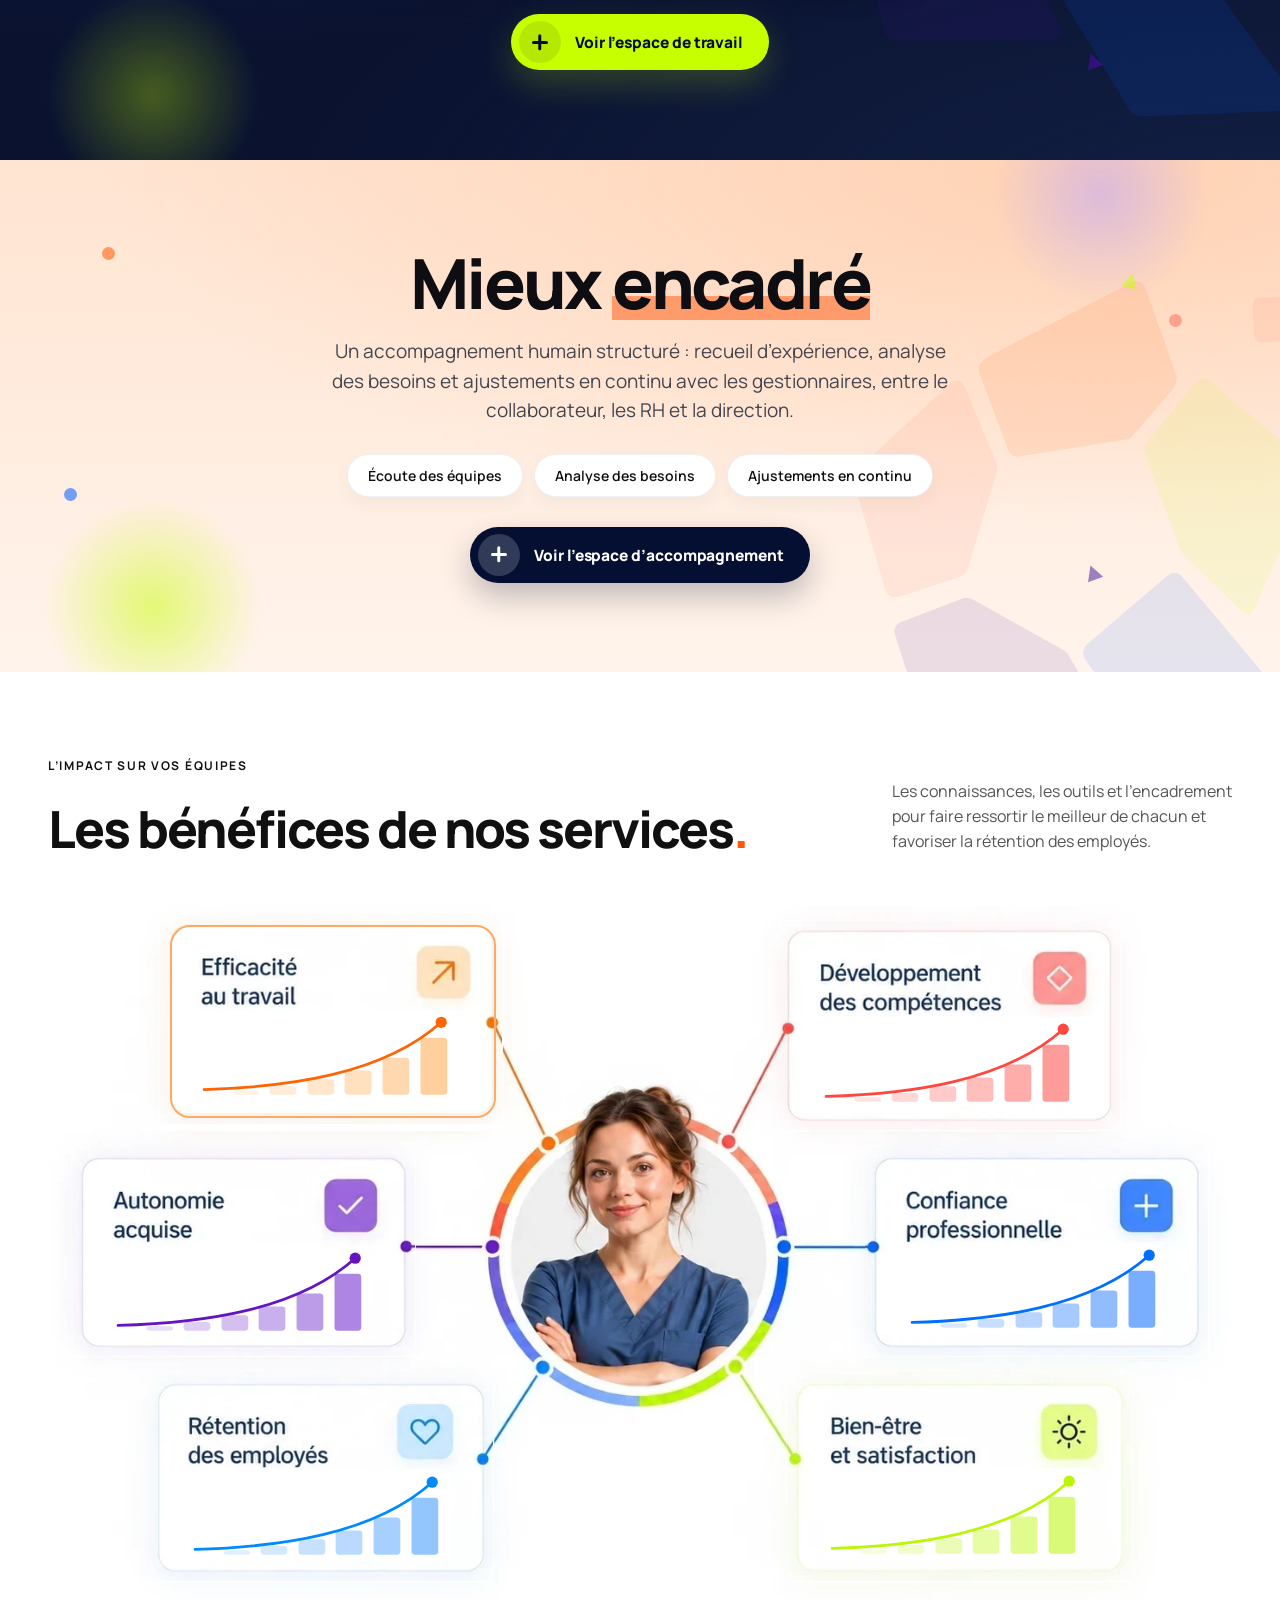
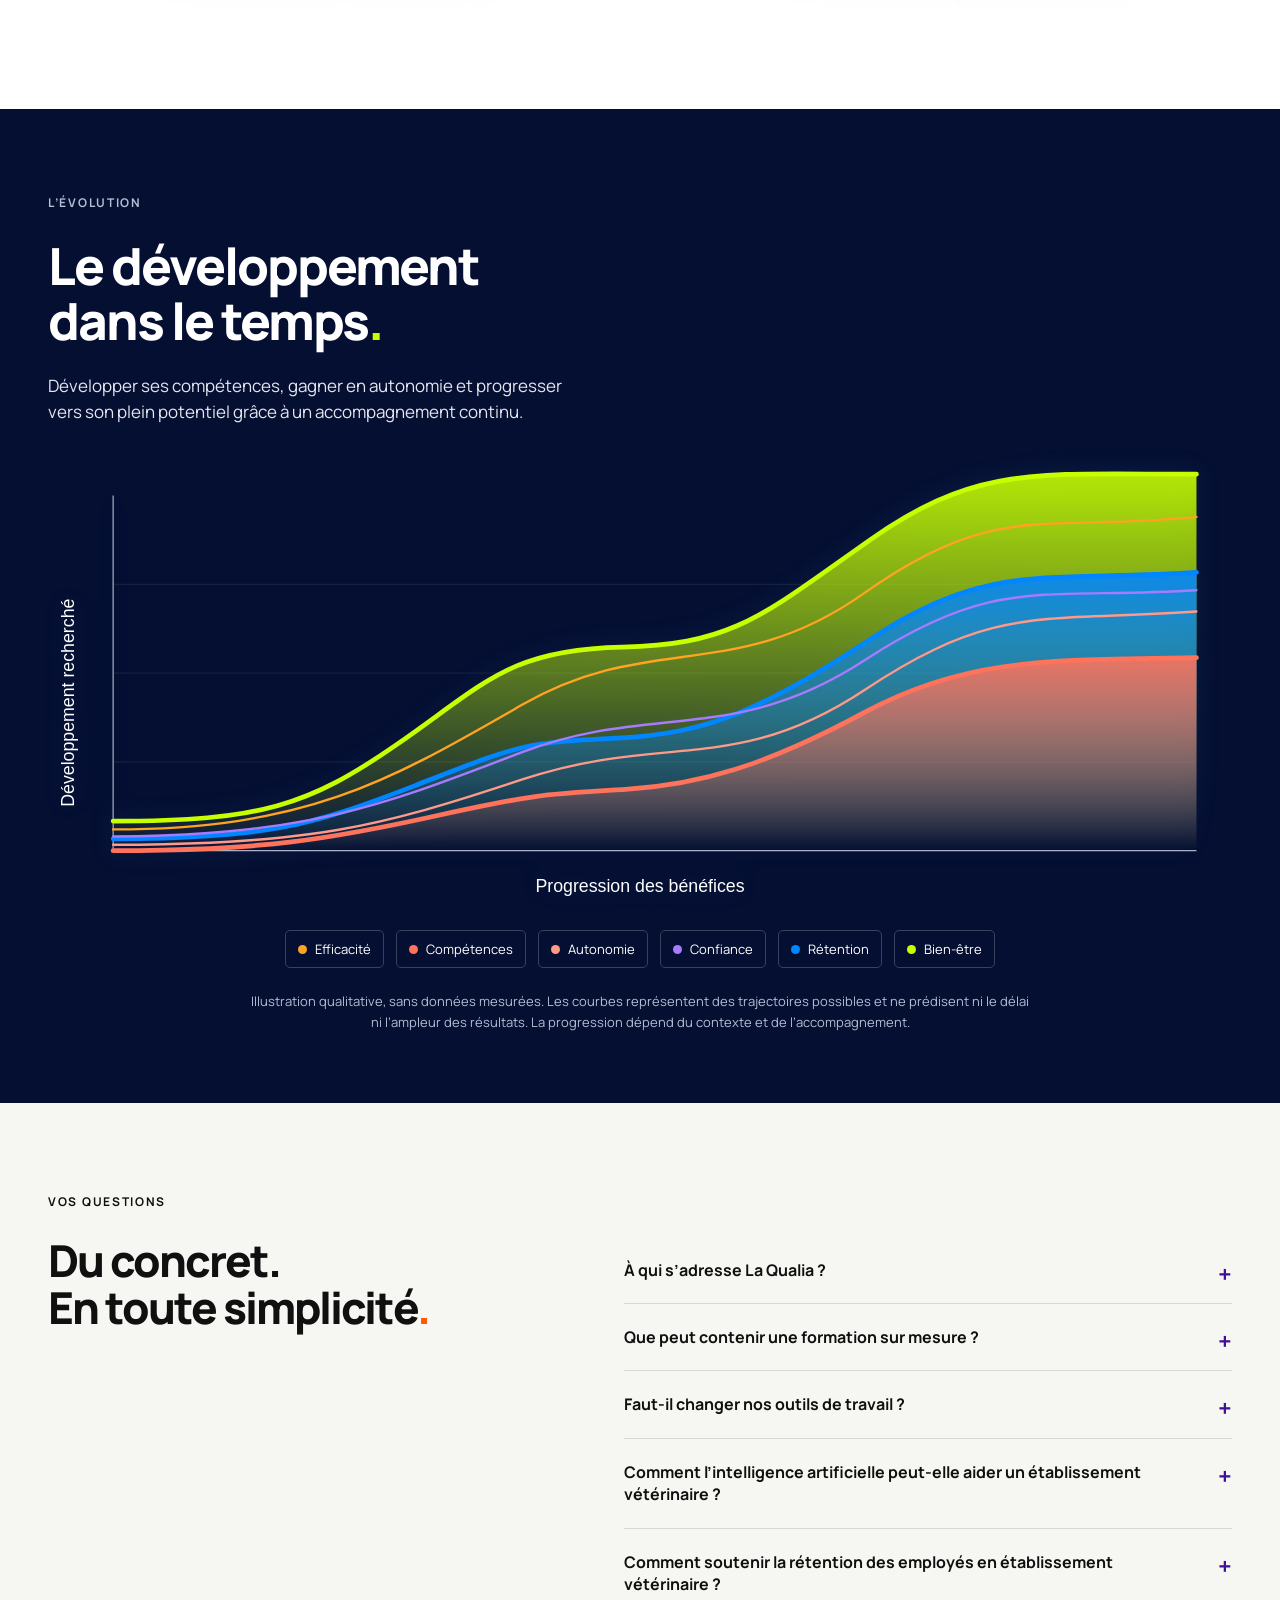
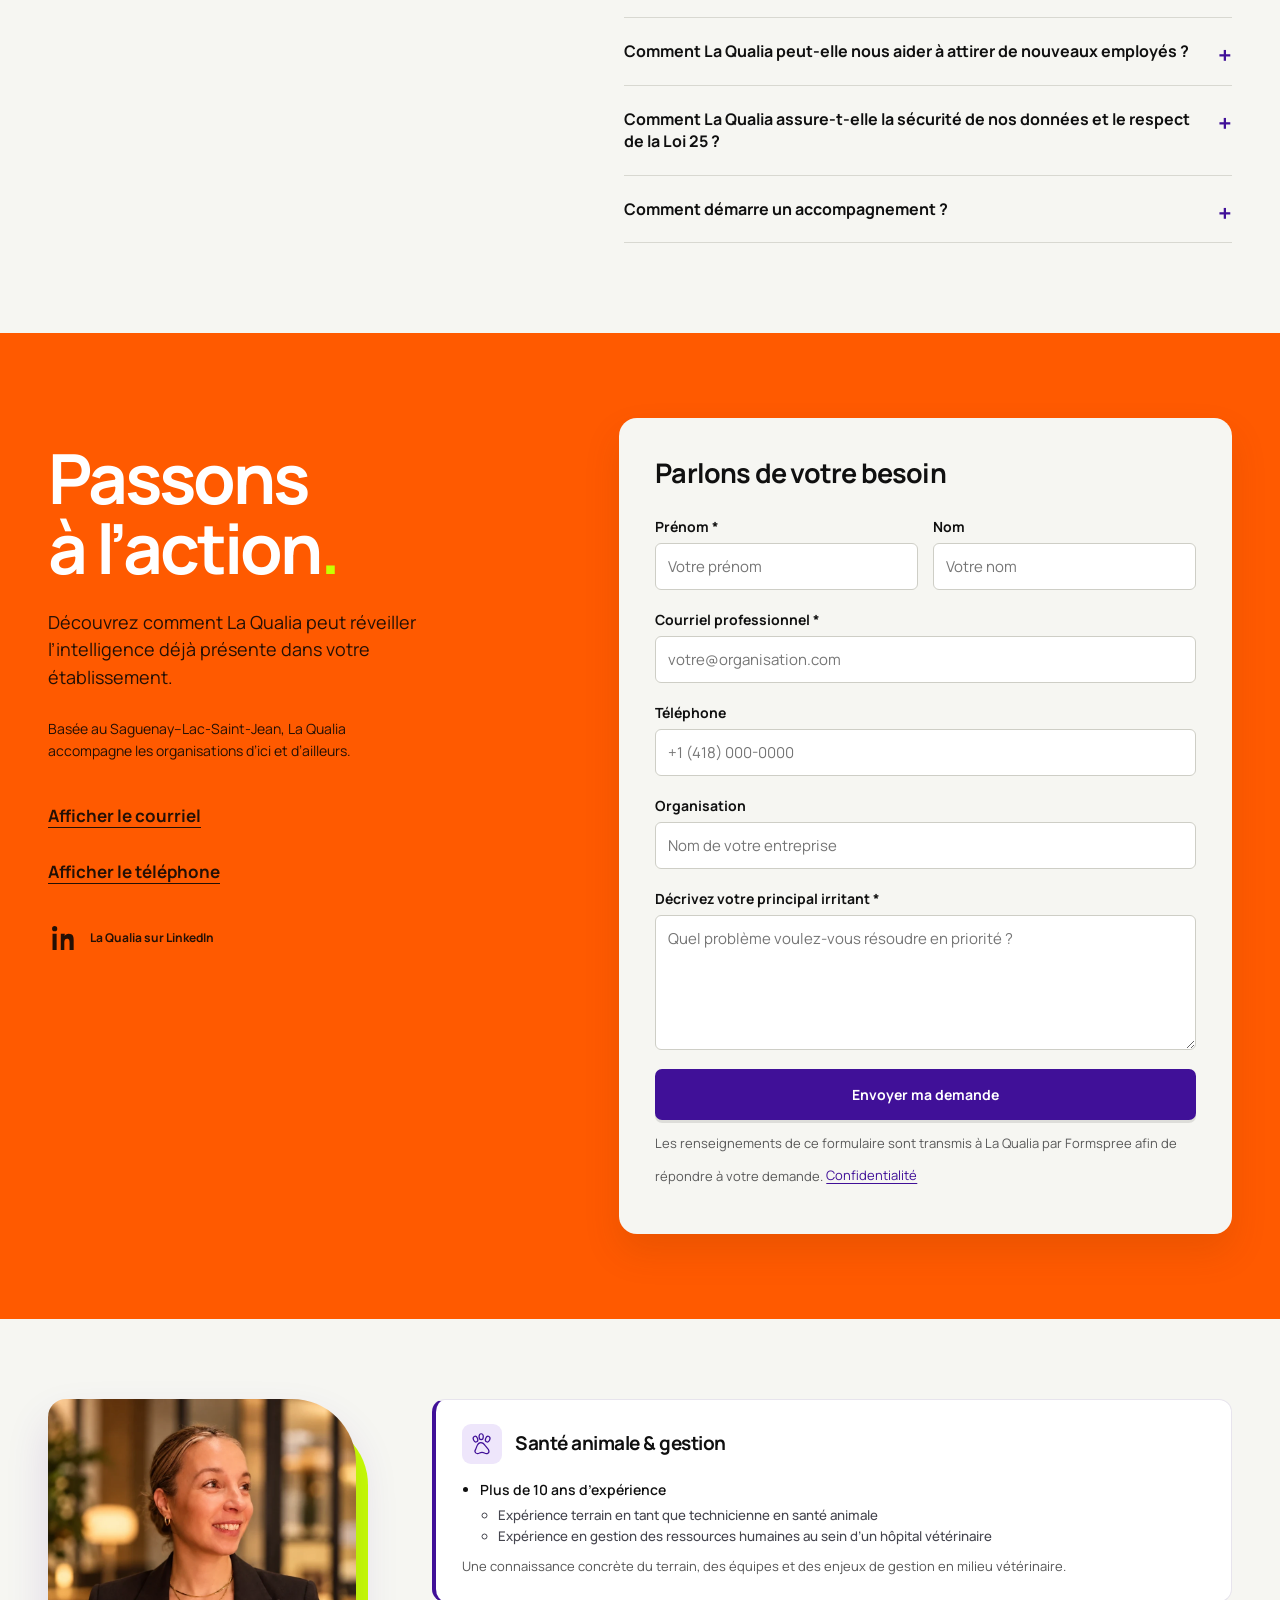
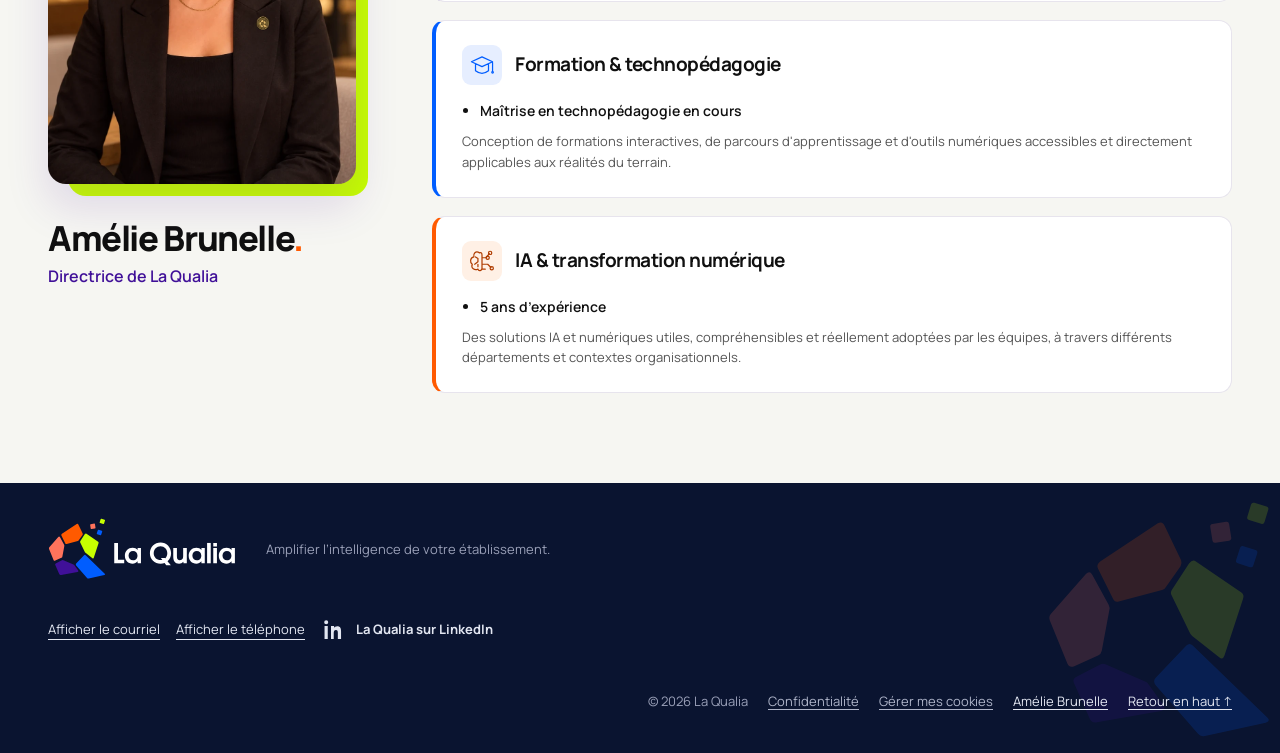
==== commit 05833bed: "Section vidéo : bande à fond blanc, contenu sur la moitié de la largeur, avatar fondu dans le fond (" ====
--- a/index.html
+++ b/index.html
@@ -6,7 +6,7 @@
 <meta name="description" content="La Qualia accompagne les établissements vétérinaires : formation sur mesure, intelligence artificielle, transformation numérique et rétention des employés.">
 <meta name="theme-color" content="#f6f6f2"><link rel="canonical" href="https://www.laqualia.com/"><link rel="alternate" hreflang="fr-CA" href="https://www.laqualia.com/"><link rel="alternate" hreflang="en-CA" href="https://www.laqualia.com/en/"><link rel="alternate" hreflang="x-default" href="https://www.laqualia.com/">
 <meta property="og:locale" content="fr_CA"><meta property="og:locale:alternate" content="en_CA"><meta property="og:type" content="website"><meta property="og:url" content="https://www.laqualia.com/"><meta property="og:image" content="https://www.laqualia.com/assets/partage.png"><meta name="twitter:card" content="summary_large_image"><meta name="robots" content="index,follow,max-image-preview:large,max-snippet:-1"><meta property="og:site_name" content="La Qualia"><meta property="og:title" content="Formation et intelligence artificielle pour établissements vétérinaires | La Qualia"><meta property="og:description" content="La Qualia accompagne les établissements vétérinaires : formation sur mesure, intelligence artificielle, transformation numérique et rétention des employés."><meta property="og:image:width" content="1200"><meta property="og:image:height" content="630"><meta property="og:image:alt" content="La Qualia : formation, intelligence artificielle et accompagnement humain pour établissements vétérinaires"><meta name="twitter:title" content="Formation et intelligence artificielle pour établissements vétérinaires | La Qualia"><meta name="twitter:description" content="La Qualia accompagne les établissements vétérinaires : formation sur mesure, intelligence artificielle, transformation numérique et rétention des employés."><meta name="twitter:image" content="https://www.laqualia.com/assets/partage.png"><meta name="twitter:image:alt" content="La Qualia : formation, intelligence artificielle et accompagnement humain pour établissements vétérinaires">
-<link rel="icon" href="assets/favicon.svg?v=qfacette" type="image/svg+xml"><link rel="icon" href="assets/favicon.ico" sizes="any"><link rel="apple-touch-icon" href="assets/apple-touch-icon.png"><link rel="preconnect" href="https://fonts.googleapis.com"><link rel="preconnect" href="https://fonts.gstatic.com" crossorigin><link href="https://fonts.googleapis.com/css2?family=Manrope:wght@400;500;600;700;800&display=swap" rel="stylesheet"><link rel="stylesheet" href="styles.css?v=20261021-avatar2"><script src="app.js?v=20261021-avatar2" defer></script><script src="analytics.js?v=20261012-audit" defer></script>
+<link rel="icon" href="assets/favicon.svg?v=qfacette" type="image/svg+xml"><link rel="icon" href="assets/favicon.ico" sizes="any"><link rel="apple-touch-icon" href="assets/apple-touch-icon.png"><link rel="preconnect" href="https://fonts.googleapis.com"><link rel="preconnect" href="https://fonts.gstatic.com" crossorigin><link href="https://fonts.googleapis.com/css2?family=Manrope:wght@400;500;600;700;800&display=swap" rel="stylesheet"><link rel="stylesheet" href="styles.css?v=20261021-avatar4"><script src="app.js?v=20261021-avatar4" defer></script><script src="analytics.js?v=20261012-audit" defer></script>
 <script type="application/ld+json">{"@context":"https://schema.org","@graph":[{"@type":"Organization","@id":"https://www.laqualia.com/#organisation","name":"La Qualia","url":"https://www.laqualia.com/","logo":"https://www.laqualia.com/assets/logo-clair.png","image":"https://www.laqualia.com/assets/partage.png","description":"La Qualia accompagne les établissements vétérinaires dans l’organisation, l’optimisation et la transmission de leurs connaissances internes : formation sur mesure, intelligence artificielle, automatisations et transformation numérique.","knowsAbout":["établissements vétérinaires","intelligence artificielle","formation sur mesure","formation interactive","rétention des employés","transformation numérique","intégration des employés","transmission des connaissances"],"founder":{"@id":"https://www.laqualia.com/#amelie-brunelle"},"sameAs":["https://www.linkedin.com/company/la-qualia/about/?viewAsMember=true"]},{"@type":"Person","@id":"https://www.laqualia.com/#amelie-brunelle","name":"Amélie Brunelle","jobTitle":"Directrice","image":"https://www.laqualia.com/assets/amelie-brunelle.webp","worksFor":{"@id":"https://www.laqualia.com/#organisation"},"knowsAbout":["santé animale","gestion en milieu vétérinaire","formation et technopédagogie","intelligence artificielle","transformation numérique"]},{"@type":"WebSite","@id":"https://www.laqualia.com/#site","url":"https://www.laqualia.com/","name":"La Qualia","inLanguage":"fr-CA","publisher":{"@id":"https://www.laqualia.com/#organisation"}},{"@type":"WebPage","@id":"https://www.laqualia.com/#page","url":"https://www.laqualia.com/","name":"Formation et intelligence artificielle pour établissements vétérinaires | La Qualia","description":"La Qualia accompagne les établissements vétérinaires : formation sur mesure, intelligence artificielle, transformation numérique et rétention des employés.","inLanguage":"fr-CA","isPartOf":{"@id":"https://www.laqualia.com/#site"},"about":{"@id":"https://www.laqualia.com/#service"},"primaryImageOfPage":{"@type":"ImageObject","url":"https://www.laqualia.com/assets/hero-veterinaire.webp"},"keywords":"établissements vétérinaires, intelligence artificielle, formation, rétention des employés, transformation numérique"},{"@type":"Service","@id":"https://www.laqualia.com/#service","name":"Formation, intelligence artificielle et accompagnement des établissements vétérinaires","serviceType":"Formation sur mesure, assistants utilisant l’intelligence artificielle, automatisations et accompagnement humain","provider":{"@id":"https://www.laqualia.com/#organisation"},"audience":{"@type":"Audience","audienceType":"Établissements vétérinaires, gestionnaires et employés"},"description":"Des parcours de formation personnalisés, des accompagnants utilisant l’intelligence artificielle adaptés aux rôles et un suivi humain structuré pour soutenir l’intégration, la rétention des employés et la transformation numérique des établissements vétérinaires.","hasOfferCatalog":{"@type":"OfferCatalog","name":"Mieux formé, mieux outillé, mieux encadré","itemListElement":[{"@type":"Offer","itemOffered":{"@type":"Service","name":"Mieux formé : formation interactive sur mesure","description":"Portail de formation personnalisé, quiz interactifs, mises en situation et suivi de progression pour les gestionnaires."}},{"@type":"Offer","itemOffered":{"@type":"Service","name":"Mieux outillé : assistants utilisant l’intelligence artificielle","description":"Accompagnants adaptés à chaque rôle donnant accès à l’information et aux procédures au bon moment, avec des automatisations."}},{"@type":"Offer","itemOffered":{"@type":"Service","name":"Mieux encadré : suivi humain structuré","description":"Recueil de l’expérience des employés, analyse des besoins et ajustements en continu avec les gestionnaires."}}]}},{"@type":"FAQPage","@id":"https://www.laqualia.com/#faq","inLanguage":"fr-CA","mainEntity":[{"@type":"Question","name":"À qui s’adresse La Qualia ?","acceptedAnswer":{"@type":"Answer","text":"Aux établissements vétérinaires qui souhaitent améliorer l’intégration, la formation et le soutien quotidien de leurs employés, tout en facilitant le travail des gestionnaires. Les solutions sont adaptées aux rôles, aux besoins et aux pratiques de chaque établissement."}},{"@type":"Question","name":"Que peut contenir une formation sur mesure ?","acceptedAnswer":{"@type":"Answer","text":"Des formations interactives conçues à partir de vos connaissances et de vos procédures internes, adaptées aux besoins de votre établissement : processus de travail, service à la clientèle, fonctionnement des urgences et bien plus. Chaque formation peut intégrer des quiz, des mises en situation et des activités interactives, avec un suivi statistique permettant aux gestionnaires de suivre la progression et les acquis des employés."}},{"@type":"Question","name":"Faut-il changer nos outils de travail ?","acceptedAnswer":{"@type":"Answer","text":"La Qualia privilégie une intégration dans votre environnement existant. Les possibilités et les contraintes techniques sont évaluées avant le déploiement pour limiter les nouvelles habitudes à adopter."}},{"@type":"Question","name":"Comment l’intelligence artificielle peut-elle aider un établissement vétérinaire ?","acceptedAnswer":{"@type":"Answer","text":"Des accompagnants utilisant l’intelligence artificielle donnent accès à l’information et aux procédures de votre établissement au moment où vos équipes en ont besoin, par exemple pour retrouver une procédure interne. Ils s’appuient sur vos contenus et ne remplacent pas le suivi humain, qui demeure une composante de la méthode : écoute des employés, analyse des besoins et ajustements avec les gestionnaires."}},{"@type":"Question","name":"Comment soutenir la rétention des employés en établissement vétérinaire ?","acceptedAnswer":{"@type":"Answer","text":"En soutenant l’intégration, le développement des compétences et l’engagement : un parcours de formation dès l’arrivée, des ressources accessibles au quotidien et un suivi humain qui recueille l’expérience des employés pour ajuster le soutien avec les gestionnaires. Ces bénéfices sont recherchés et suivis selon la réalité de votre établissement."}},{"@type":"Question","name":"Comment La Qualia peut-elle nous aider à attirer de nouveaux employés ?","acceptedAnswer":{"@type":"Answer","text":"Un établissement qui investit dans le développement de ses employés devient aussi plus attrayant pour les futurs candidats. En proposant une intégration structurée, des formations interactives et des outils accessibles au quotidien, vous montrez aux candidats qu’ils pourront apprendre, évoluer et se sentir soutenus dès leur arrivée. Un avantage concret pour vous démarquer comme employeur et favoriser la fidélisation de vos équipes."}},{"@type":"Question","name":"Comment La Qualia assure-t-elle la sécurité de nos données et le respect de la Loi 25 ?","acceptedAnswer":{"@type":"Answer","text":"La confidentialité de vos informations est une priorité. Chaque solution est conçue en tenant compte de votre environnement numérique, des accès autorisés et des exigences de la Loi 25. Nous privilégions l’utilisation de vos outils existants et limitons le traitement des renseignements personnels et clients au strict nécessaire. Les mesures de sécurité et les responsabilités sont définies avec votre établissement avant le déploiement."}},{"@type":"Question","name":"Comment démarre un accompagnement ?","acceptedAnswer":{"@type":"Answer","text":"Un échange permet de comprendre vos besoins, vos rôles et vos ressources existantes. Les composantes à déployer sont ensuite définies selon votre réalité, avec un suivi après leur mise en place."}}]}]}</script>
 </head>
 <body>
--- a/styles.css
+++ b/styles.css
@@ -895,3 +895,21 @@
 @media(max-width:900px){.vid-card{max-width:340px}}
 @media(max-width:560px){.vid-card{max-width:100%}}
 @media(max-width:900px){.vid{grid-template-columns:minmax(0,1fr);row-gap:22px}.vid-card{grid-column:auto;grid-row:auto}.vid-head{grid-column:auto;grid-row:auto}}
+/* Vidéo : fondue dans le fond du site (multiply : le blanc de l'avatar prend la couleur de la page), bloc à moitié de largeur */
+.vid-card{isolation:auto;background:transparent;box-shadow:none;border-radius:0;overflow:visible}
+.vid-play img,.vid-el{mix-blend-mode:multiply;background:transparent}
+.vid-play::after{display:none}
+.vid-play:focus-visible{outline:3px solid #401098;outline-offset:4px;border-radius:18px}
+@media(min-width:901px){
+ .vid.wrap{width:min(680px,calc(100% - 96px));margin-inline:auto;grid-template-columns:minmax(0,260px) minmax(0,1fr);column-gap:clamp(24px,3vw,44px)}
+ .vid-card{max-width:260px}
+ .vid-head .section-title{font-size:clamp(26px,2.4vw,36px)}
+ .vid-head>p:last-child{font-size:15px;max-width:none}
+ .vid-cta{left:0;font-size:13px}
+ .vid-center{width:64px}
+}
+@media(max-width:900px){.vid-card{max-width:300px;margin-inline:auto}}
+/* Section vidéo : bande à fond blanc (pleine largeur de page), contenu sur la moitié */
+.vid{background:#fff;box-shadow:0 0 0 100vmax #fff;clip-path:inset(0 -100vmax);padding-block:clamp(40px,5vw,72px);margin-top:0}
+.vid-card{background:#fff}
+@media(min-width:901px){.vid.wrap{width:min(700px,calc(100% - 96px));grid-template-columns:minmax(0,280px) minmax(0,1fr)}.vid-card{max-width:280px}}
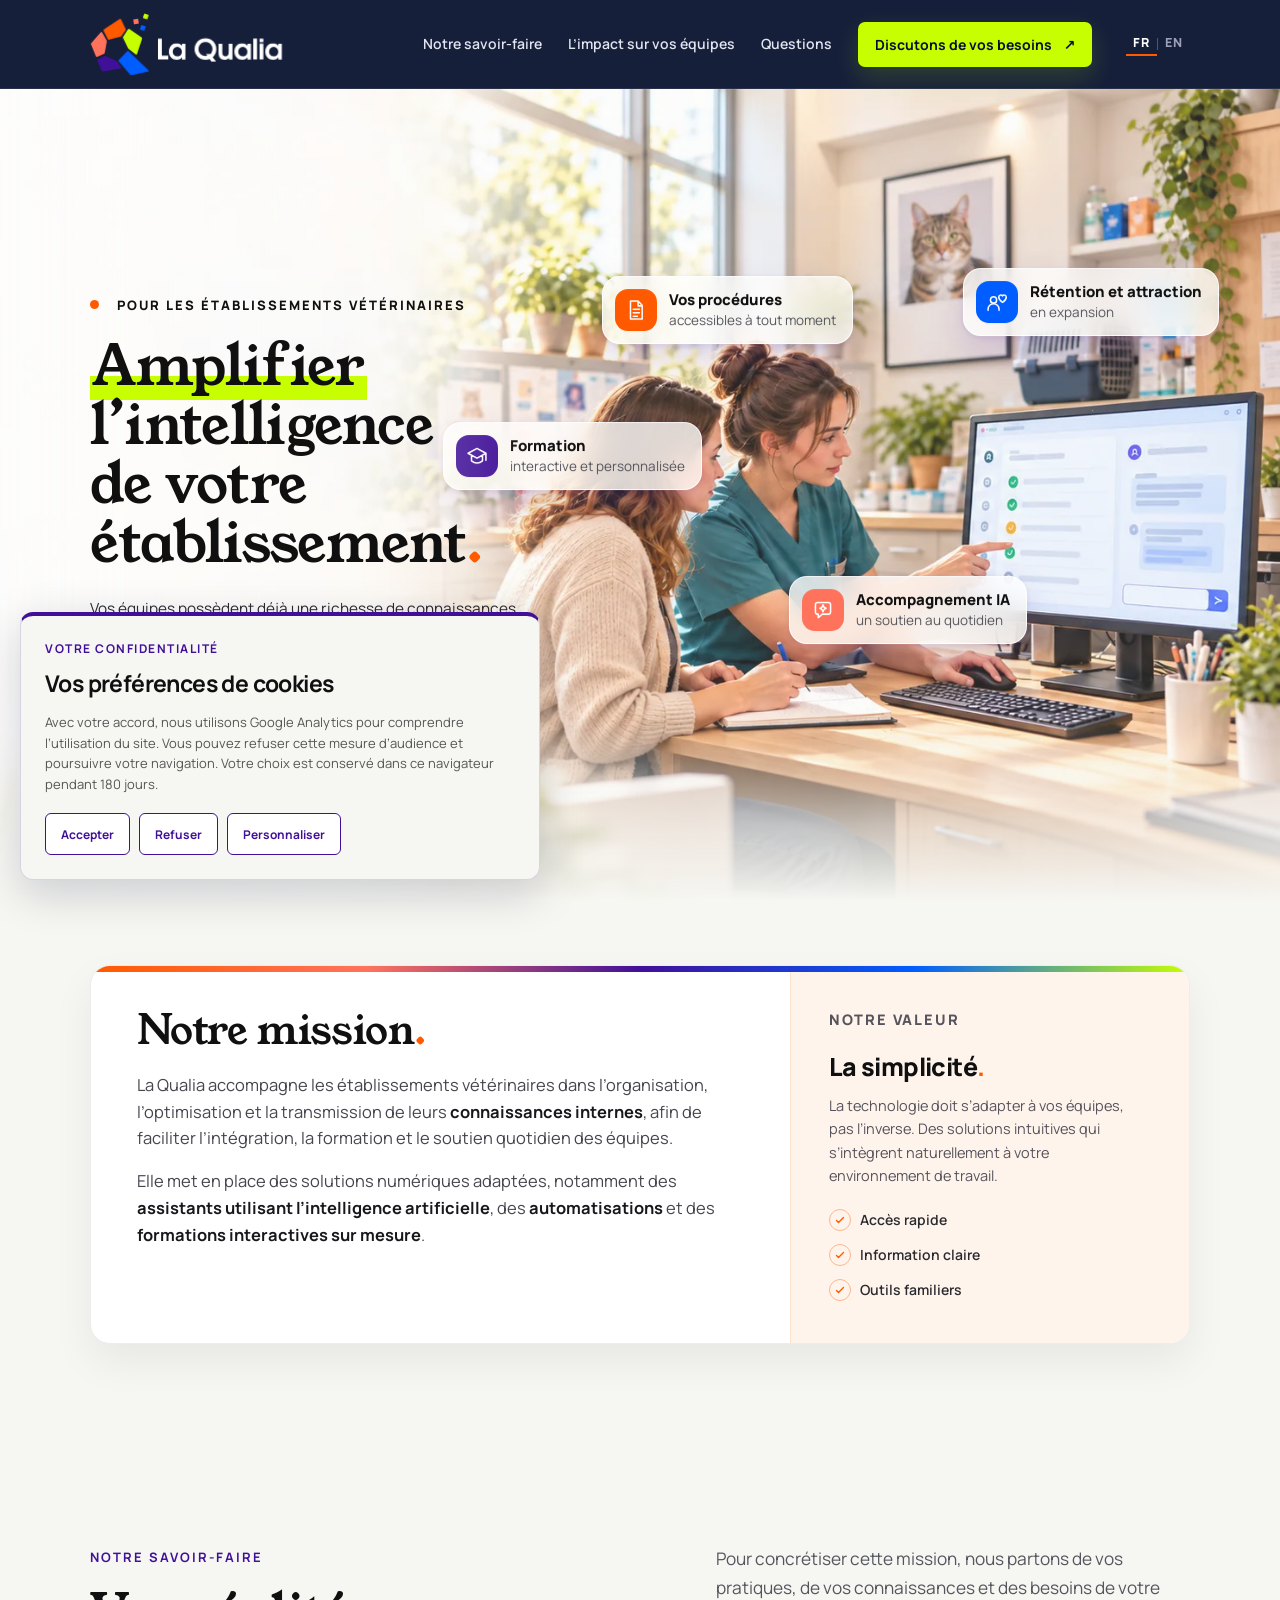
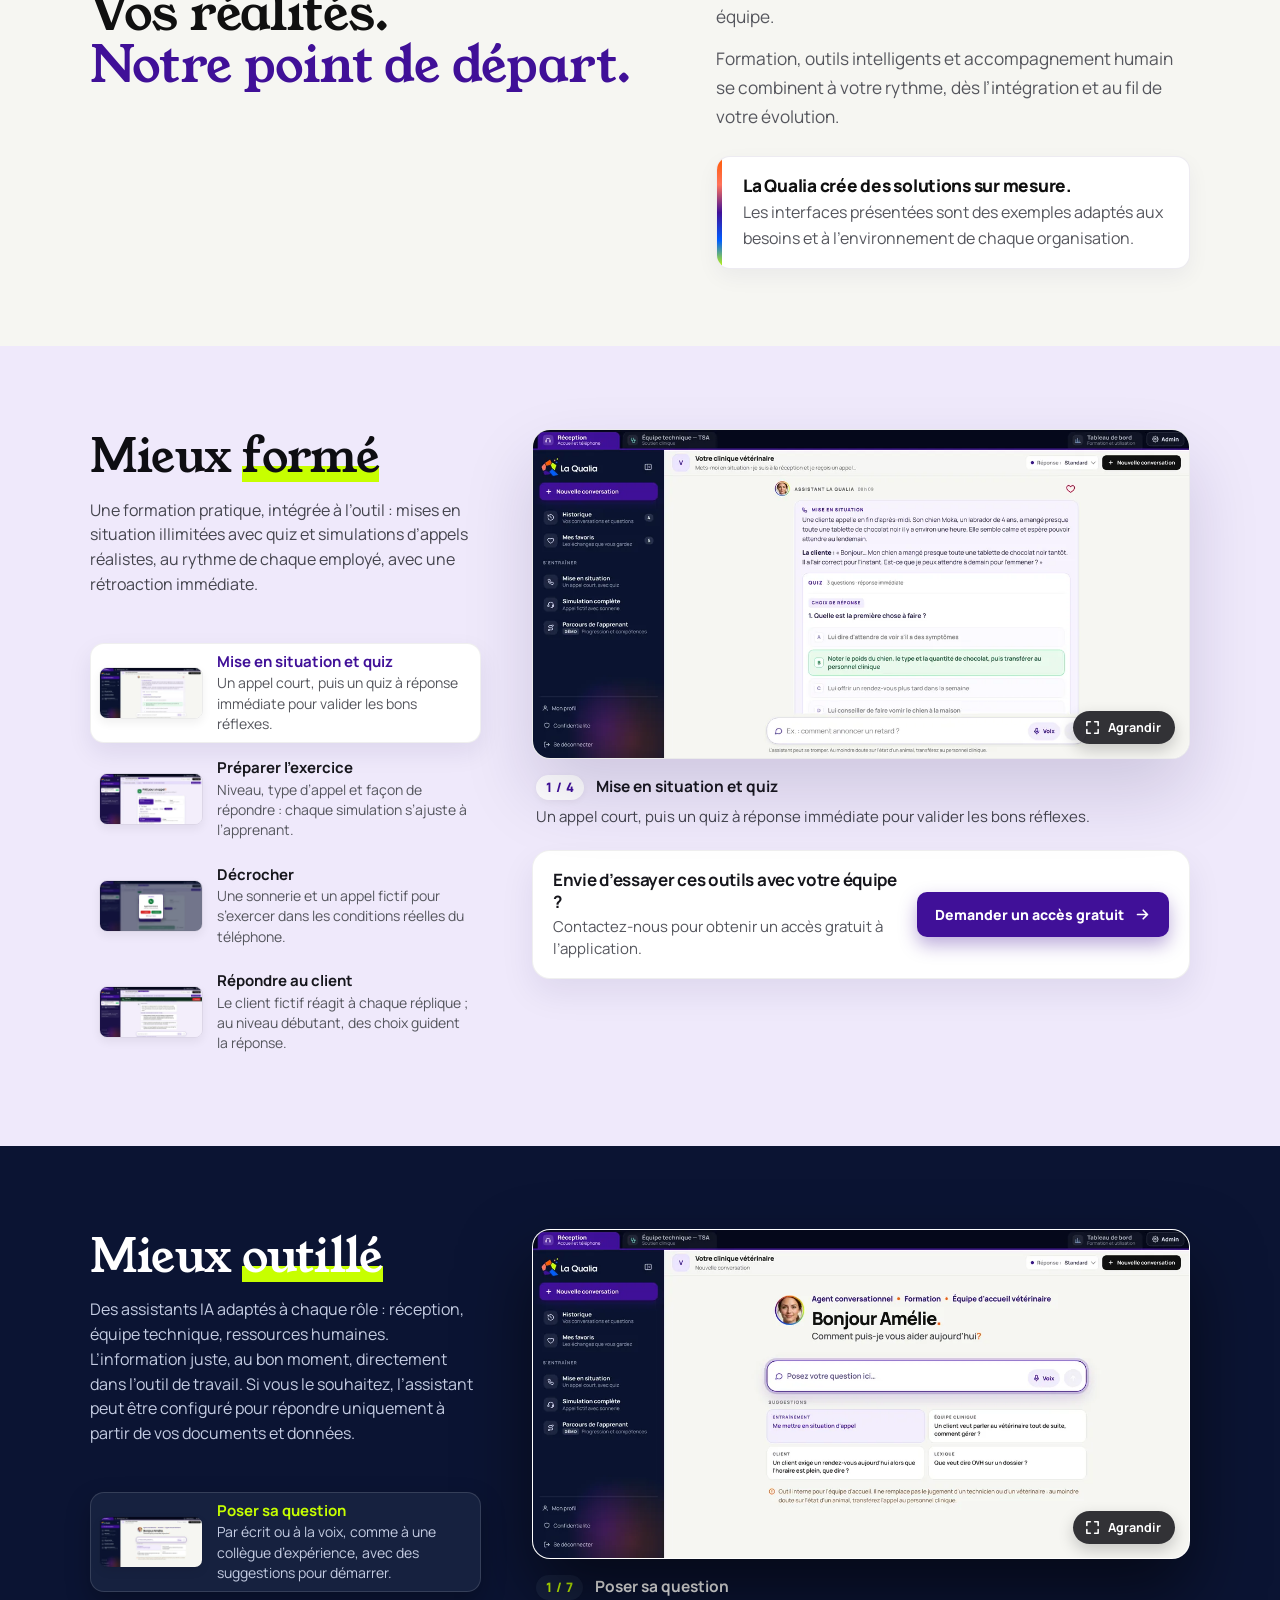
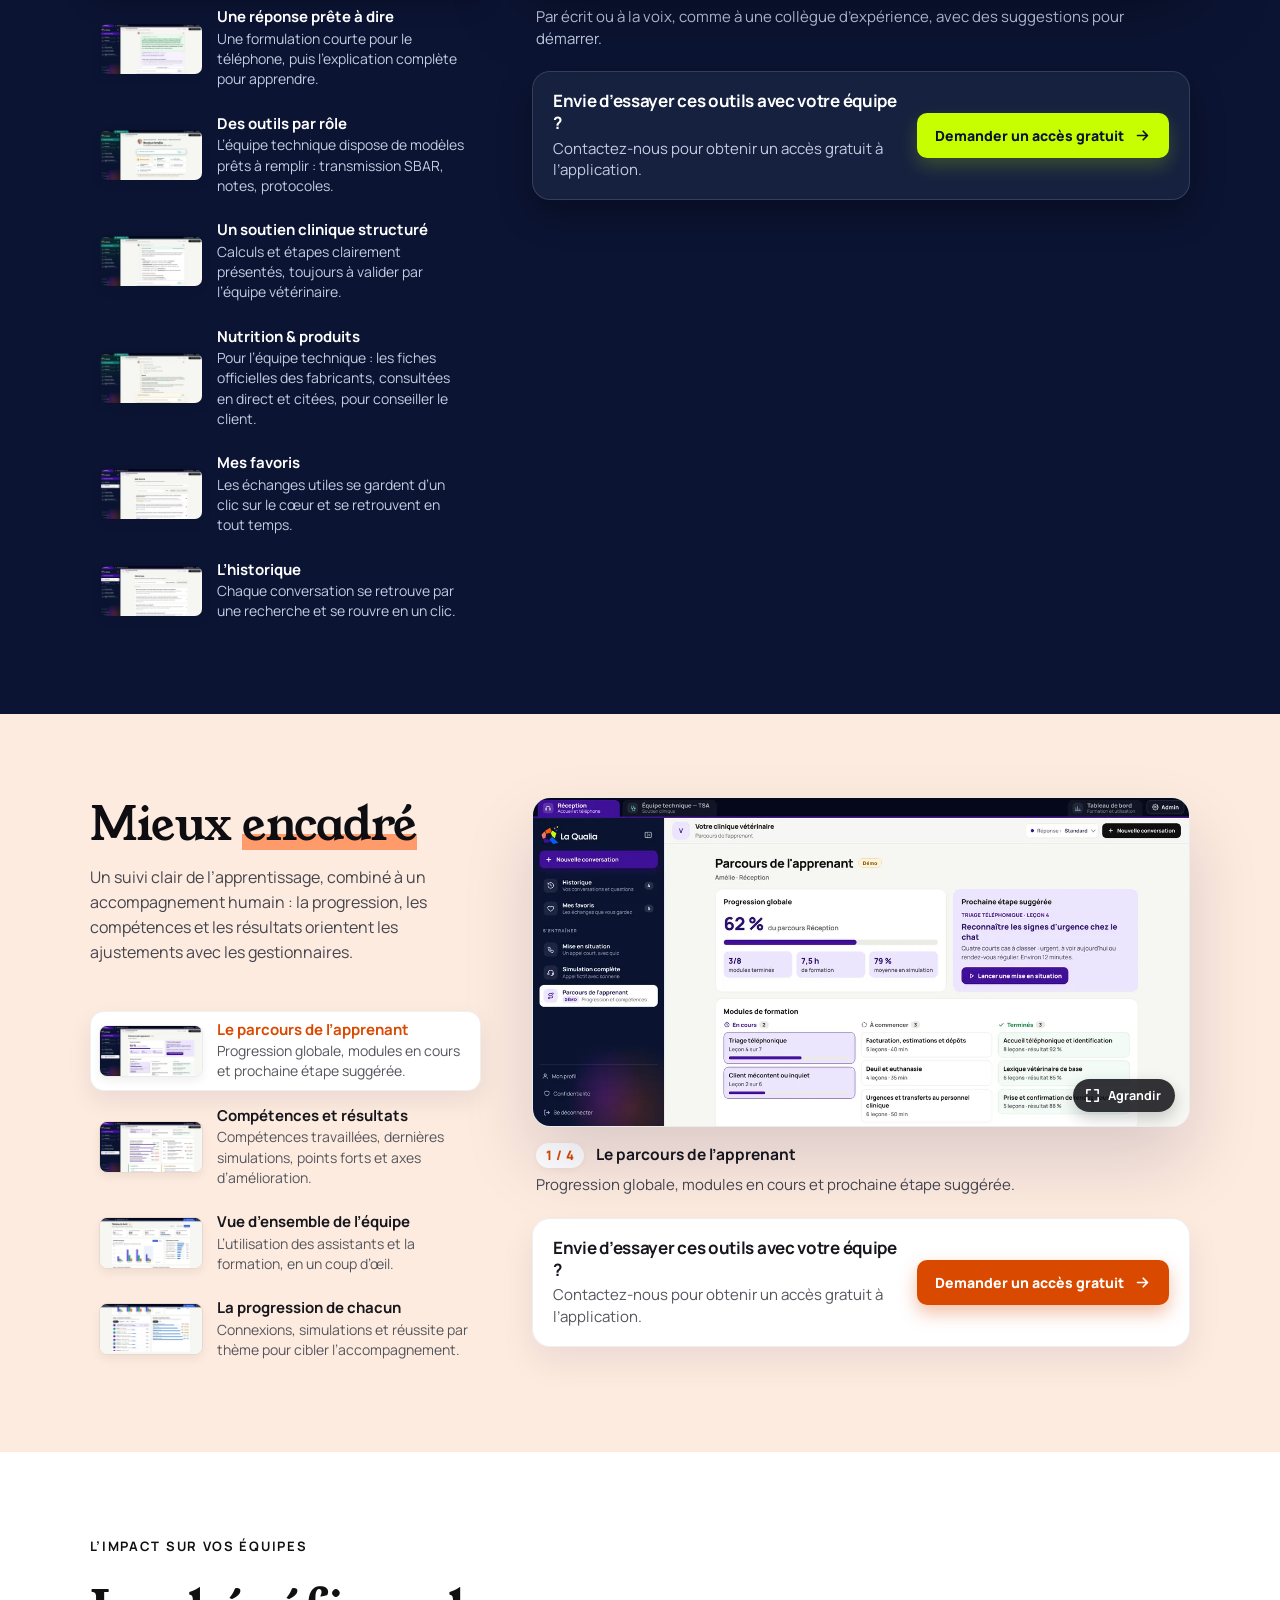
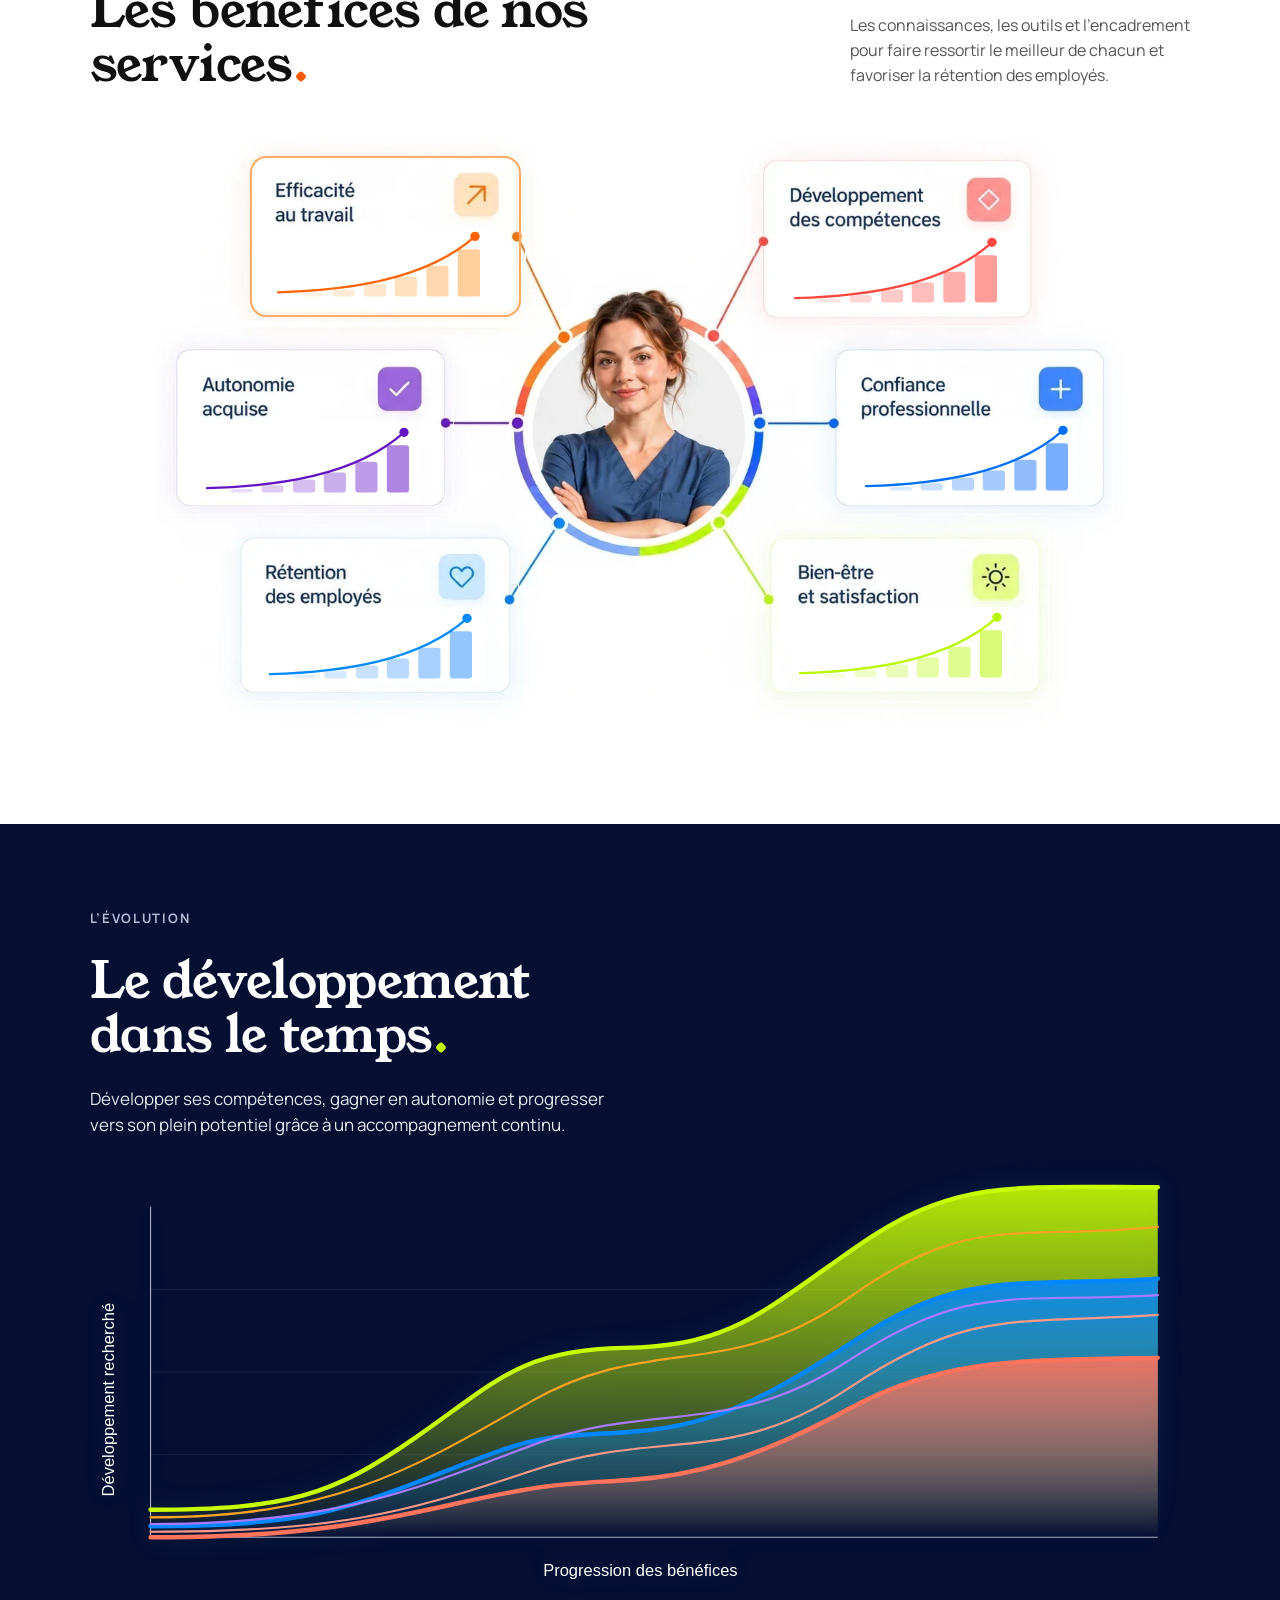
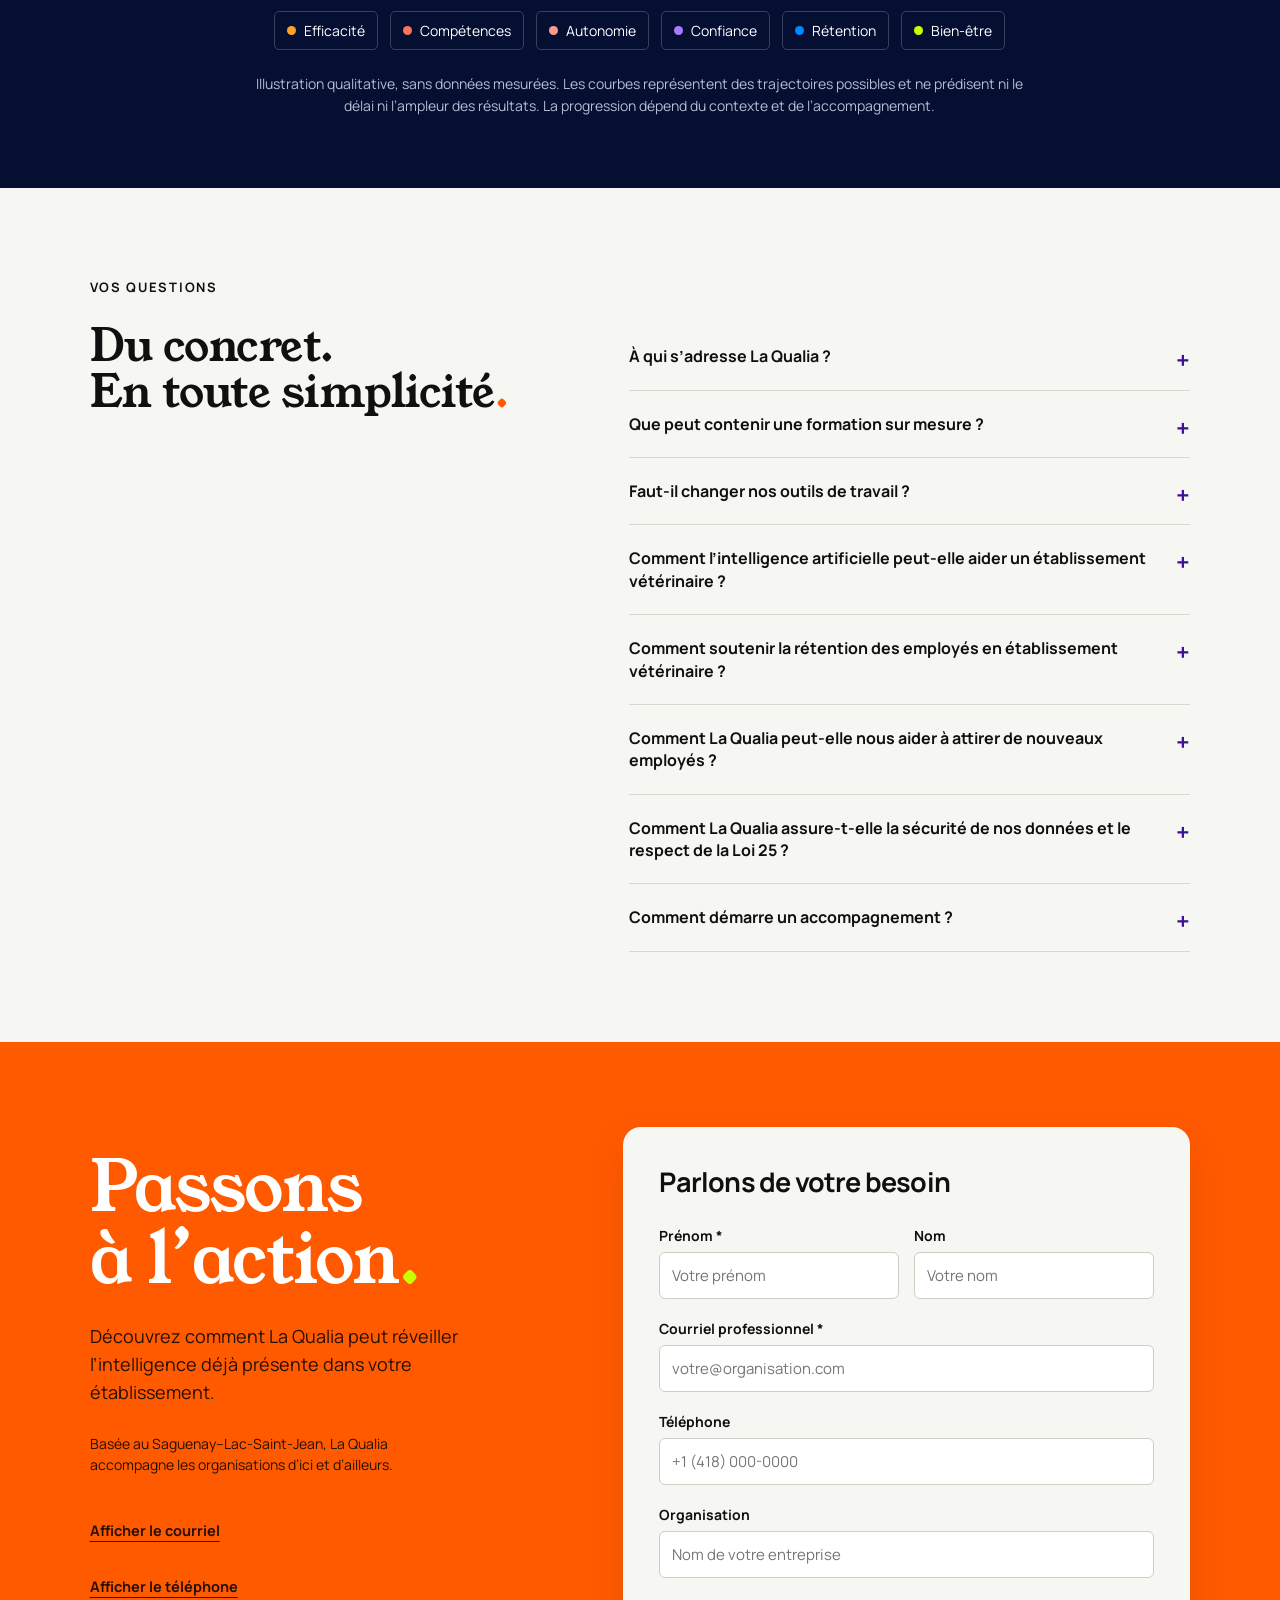
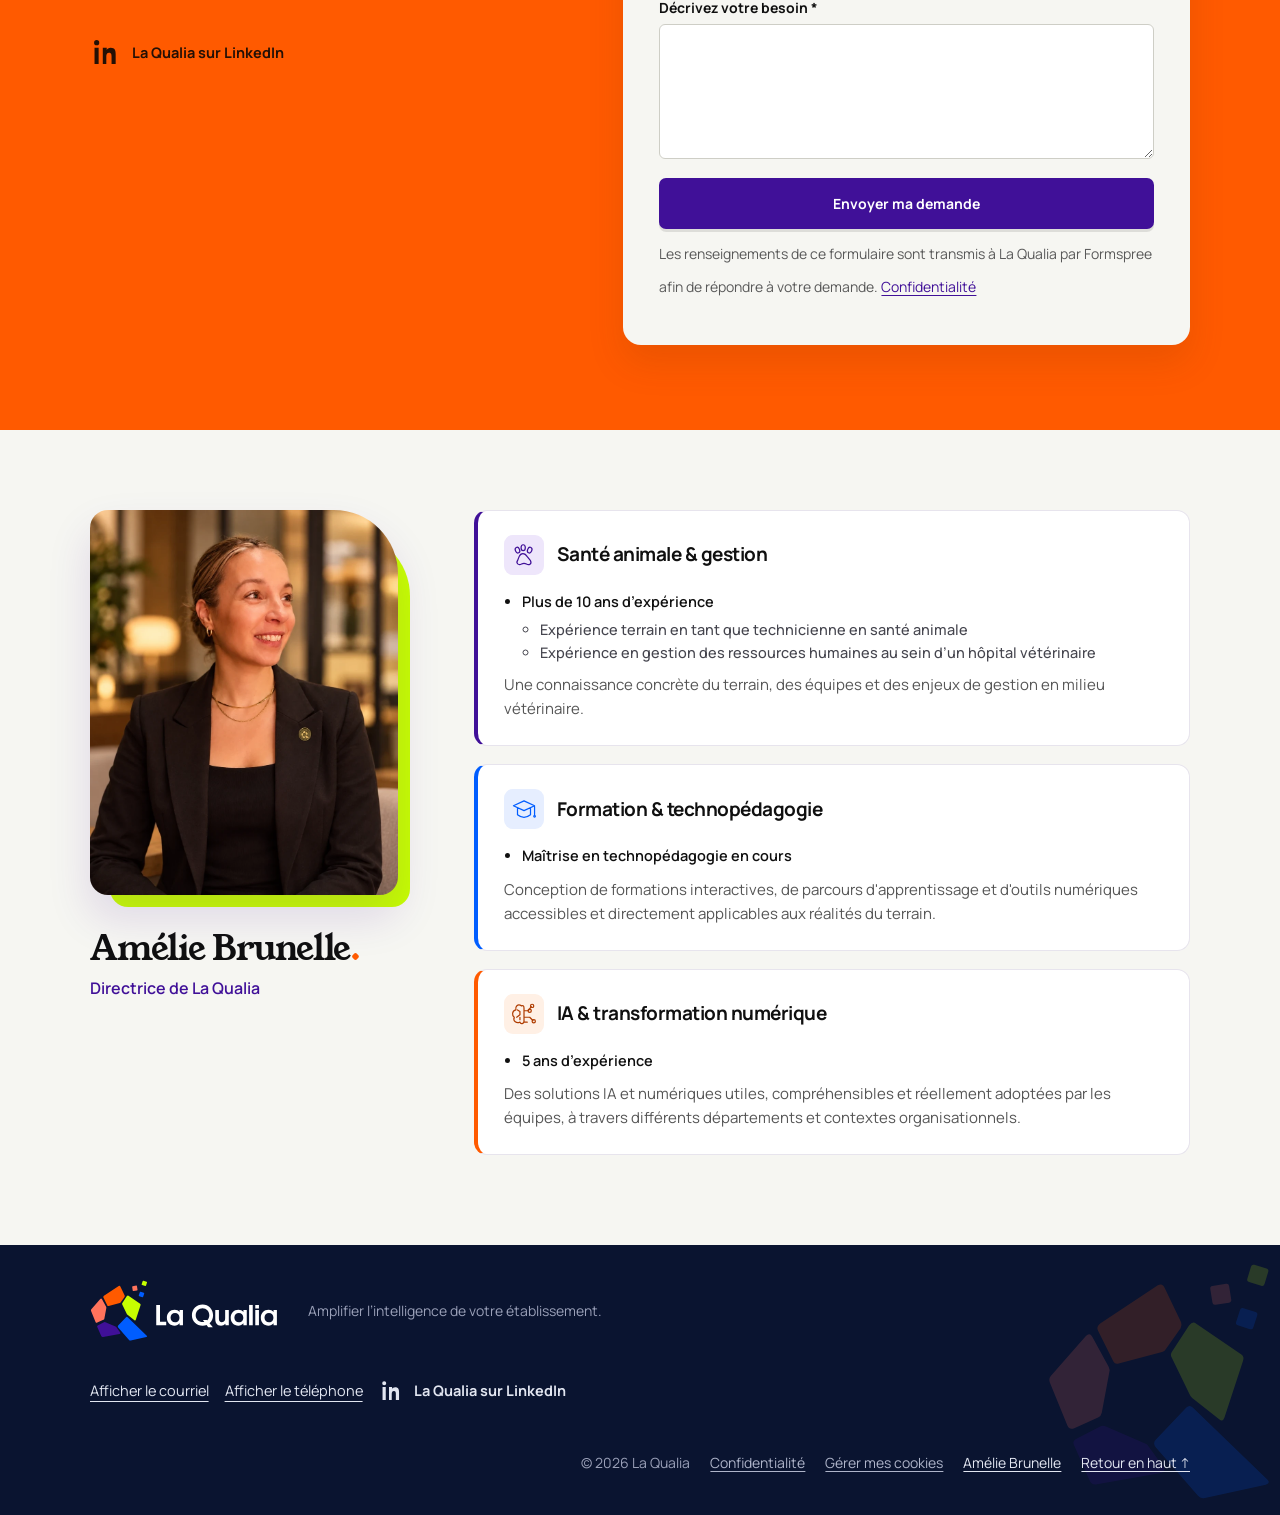
==== commit 0afa6a26: "Copie du site laqualia (e556d77) pour test L'ancienne version de nc est conservée sur la branche sau" ====
--- a/index.html
+++ b/index.html
@@ -2,28 +2,46 @@
 <html lang="fr-CA">
 <head>
 <meta charset="utf-8"><meta name="viewport" content="width=device-width,initial-scale=1">
-<title>Formation et intelligence artificielle pour établissements vétérinaires | La Qualia</title>
-<meta name="description" content="La Qualia accompagne les établissements vétérinaires : formation sur mesure, intelligence artificielle, transformation numérique et rétention des employés.">
-<meta name="theme-color" content="#f6f6f2"><link rel="canonical" href="https://www.laqualia.com/"><link rel="alternate" hreflang="fr-CA" href="https://www.laqualia.com/"><link rel="alternate" hreflang="en-CA" href="https://www.laqualia.com/en/"><link rel="alternate" hreflang="x-default" href="https://www.laqualia.com/">
-<meta property="og:locale" content="fr_CA"><meta property="og:locale:alternate" content="en_CA"><meta property="og:type" content="website"><meta property="og:url" content="https://www.laqualia.com/"><meta property="og:image" content="https://www.laqualia.com/assets/partage.png"><meta name="twitter:card" content="summary_large_image"><meta name="robots" content="index,follow,max-image-preview:large,max-snippet:-1"><meta property="og:site_name" content="La Qualia"><meta property="og:title" content="Formation et intelligence artificielle pour établissements vétérinaires | La Qualia"><meta property="og:description" content="La Qualia accompagne les établissements vétérinaires : formation sur mesure, intelligence artificielle, transformation numérique et rétention des employés."><meta property="og:image:width" content="1200"><meta property="og:image:height" content="630"><meta property="og:image:alt" content="La Qualia : formation, intelligence artificielle et accompagnement humain pour établissements vétérinaires"><meta name="twitter:title" content="Formation et intelligence artificielle pour établissements vétérinaires | La Qualia"><meta name="twitter:description" content="La Qualia accompagne les établissements vétérinaires : formation sur mesure, intelligence artificielle, transformation numérique et rétention des employés."><meta name="twitter:image" content="https://www.laqualia.com/assets/partage.png"><meta name="twitter:image:alt" content="La Qualia : formation, intelligence artificielle et accompagnement humain pour établissements vétérinaires">
-<link rel="icon" href="assets/favicon.svg?v=qfacette" type="image/svg+xml"><link rel="icon" href="assets/favicon.ico" sizes="any"><link rel="apple-touch-icon" href="assets/apple-touch-icon.png"><link rel="preconnect" href="https://fonts.googleapis.com"><link rel="preconnect" href="https://fonts.gstatic.com" crossorigin><link href="https://fonts.googleapis.com/css2?family=Manrope:wght@400;500;600;700;800&display=swap" rel="stylesheet"><link rel="stylesheet" href="styles.css?v=20261021-avatar4"><script src="app.js?v=20261021-avatar4" defer></script><script src="analytics.js?v=20261012-audit" defer></script>
-<script type="application/ld+json">{"@context":"https://schema.org","@graph":[{"@type":"Organization","@id":"https://www.laqualia.com/#organisation","name":"La Qualia","url":"https://www.laqualia.com/","logo":"https://www.laqualia.com/assets/logo-clair.png","image":"https://www.laqualia.com/assets/partage.png","description":"La Qualia accompagne les établissements vétérinaires dans l’organisation, l’optimisation et la transmission de leurs connaissances internes : formation sur mesure, intelligence artificielle, automatisations et transformation numérique.","knowsAbout":["établissements vétérinaires","intelligence artificielle","formation sur mesure","formation interactive","rétention des employés","transformation numérique","intégration des employés","transmission des connaissances"],"founder":{"@id":"https://www.laqualia.com/#amelie-brunelle"},"sameAs":["https://www.linkedin.com/company/la-qualia/about/?viewAsMember=true"]},{"@type":"Person","@id":"https://www.laqualia.com/#amelie-brunelle","name":"Amélie Brunelle","jobTitle":"Directrice","image":"https://www.laqualia.com/assets/amelie-brunelle.webp","worksFor":{"@id":"https://www.laqualia.com/#organisation"},"knowsAbout":["santé animale","gestion en milieu vétérinaire","formation et technopédagogie","intelligence artificielle","transformation numérique"]},{"@type":"WebSite","@id":"https://www.laqualia.com/#site","url":"https://www.laqualia.com/","name":"La Qualia","inLanguage":"fr-CA","publisher":{"@id":"https://www.laqualia.com/#organisation"}},{"@type":"WebPage","@id":"https://www.laqualia.com/#page","url":"https://www.laqualia.com/","name":"Formation et intelligence artificielle pour établissements vétérinaires | La Qualia","description":"La Qualia accompagne les établissements vétérinaires : formation sur mesure, intelligence artificielle, transformation numérique et rétention des employés.","inLanguage":"fr-CA","isPartOf":{"@id":"https://www.laqualia.com/#site"},"about":{"@id":"https://www.laqualia.com/#service"},"primaryImageOfPage":{"@type":"ImageObject","url":"https://www.laqualia.com/assets/hero-veterinaire.webp"},"keywords":"établissements vétérinaires, intelligence artificielle, formation, rétention des employés, transformation numérique"},{"@type":"Service","@id":"https://www.laqualia.com/#service","name":"Formation, intelligence artificielle et accompagnement des établissements vétérinaires","serviceType":"Formation sur mesure, assistants utilisant l’intelligence artificielle, automatisations et accompagnement humain","provider":{"@id":"https://www.laqualia.com/#organisation"},"audience":{"@type":"Audience","audienceType":"Établissements vétérinaires, gestionnaires et employés"},"description":"Des parcours de formation personnalisés, des accompagnants utilisant l’intelligence artificielle adaptés aux rôles et un suivi humain structuré pour soutenir l’intégration, la rétention des employés et la transformation numérique des établissements vétérinaires.","hasOfferCatalog":{"@type":"OfferCatalog","name":"Mieux formé, mieux outillé, mieux encadré","itemListElement":[{"@type":"Offer","itemOffered":{"@type":"Service","name":"Mieux formé : formation interactive sur mesure","description":"Portail de formation personnalisé, quiz interactifs, mises en situation et suivi de progression pour les gestionnaires."}},{"@type":"Offer","itemOffered":{"@type":"Service","name":"Mieux outillé : assistants utilisant l’intelligence artificielle","description":"Accompagnants adaptés à chaque rôle donnant accès à l’information et aux procédures au bon moment, avec des automatisations."}},{"@type":"Offer","itemOffered":{"@type":"Service","name":"Mieux encadré : suivi humain structuré","description":"Recueil de l’expérience des employés, analyse des besoins et ajustements en continu avec les gestionnaires."}}]}},{"@type":"FAQPage","@id":"https://www.laqualia.com/#faq","inLanguage":"fr-CA","mainEntity":[{"@type":"Question","name":"À qui s’adresse La Qualia ?","acceptedAnswer":{"@type":"Answer","text":"Aux établissements vétérinaires qui souhaitent améliorer l’intégration, la formation et le soutien quotidien de leurs employés, tout en facilitant le travail des gestionnaires. Les solutions sont adaptées aux rôles, aux besoins et aux pratiques de chaque établissement."}},{"@type":"Question","name":"Que peut contenir une formation sur mesure ?","acceptedAnswer":{"@type":"Answer","text":"Des formations interactives conçues à partir de vos connaissances et de vos procédures internes, adaptées aux besoins de votre établissement : processus de travail, service à la clientèle, fonctionnement des urgences et bien plus. Chaque formation peut intégrer des quiz, des mises en situation et des activités interactives, avec un suivi statistique permettant aux gestionnaires de suivre la progression et les acquis des employés."}},{"@type":"Question","name":"Faut-il changer nos outils de travail ?","acceptedAnswer":{"@type":"Answer","text":"La Qualia privilégie une intégration dans votre environnement existant. Les possibilités et les contraintes techniques sont évaluées avant le déploiement pour limiter les nouvelles habitudes à adopter."}},{"@type":"Question","name":"Comment l’intelligence artificielle peut-elle aider un établissement vétérinaire ?","acceptedAnswer":{"@type":"Answer","text":"Des accompagnants utilisant l’intelligence artificielle donnent accès à l’information et aux procédures de votre établissement au moment où vos équipes en ont besoin, par exemple pour retrouver une procédure interne. Ils s’appuient sur vos contenus et ne remplacent pas le suivi humain, qui demeure une composante de la méthode : écoute des employés, analyse des besoins et ajustements avec les gestionnaires."}},{"@type":"Question","name":"Comment soutenir la rétention des employés en établissement vétérinaire ?","acceptedAnswer":{"@type":"Answer","text":"En soutenant l’intégration, le développement des compétences et l’engagement : un parcours de formation dès l’arrivée, des ressources accessibles au quotidien et un suivi humain qui recueille l’expérience des employés pour ajuster le soutien avec les gestionnaires. Ces bénéfices sont recherchés et suivis selon la réalité de votre établissement."}},{"@type":"Question","name":"Comment La Qualia peut-elle nous aider à attirer de nouveaux employés ?","acceptedAnswer":{"@type":"Answer","text":"Un établissement qui investit dans le développement de ses employés devient aussi plus attrayant pour les futurs candidats. En proposant une intégration structurée, des formations interactives et des outils accessibles au quotidien, vous montrez aux candidats qu’ils pourront apprendre, évoluer et se sentir soutenus dès leur arrivée. Un avantage concret pour vous démarquer comme employeur et favoriser la fidélisation de vos équipes."}},{"@type":"Question","name":"Comment La Qualia assure-t-elle la sécurité de nos données et le respect de la Loi 25 ?","acceptedAnswer":{"@type":"Answer","text":"La confidentialité de vos informations est une priorité. Chaque solution est conçue en tenant compte de votre environnement numérique, des accès autorisés et des exigences de la Loi 25. Nous privilégions l’utilisation de vos outils existants et limitons le traitement des renseignements personnels et clients au strict nécessaire. Les mesures de sécurité et les responsabilités sont définies avec votre établissement avant le déploiement."}},{"@type":"Question","name":"Comment démarre un accompagnement ?","acceptedAnswer":{"@type":"Answer","text":"Un échange permet de comprendre vos besoins, vos rôles et vos ressources existantes. Les composantes à déployer sont ensuite définies selon votre réalité, avec un suivi après leur mise en place."}}]}]}</script>
+<title>IA et formation pour cliniques vétérinaires au Québec | La Qualia</title>
+<meta name="description" content="Entreprise québécoise d’IA et de formation pour cliniques vétérinaires : assistants IA pour la réception et les TSA, formation sur mesure et rétention du personnel.">
+<meta name="theme-color" content="#f6f6f2"><link rel="canonical" href="https://laqualia.com/"><link rel="alternate" hreflang="fr-CA" href="https://laqualia.com/"><link rel="alternate" hreflang="en-CA" href="https://laqualia.com/en/"><link rel="alternate" hreflang="x-default" href="https://laqualia.com/">
+<meta property="og:locale" content="fr_CA"><meta property="og:locale:alternate" content="en_CA"><meta property="og:type" content="website"><meta property="og:url" content="https://laqualia.com/"><meta property="og:image" content="https://laqualia.com/assets/partage.png"><meta name="twitter:card" content="summary_large_image"><meta name="robots" content="index,follow,max-image-preview:large,max-snippet:-1"><meta property="og:site_name" content="La Qualia"><meta property="og:title" content="IA et formation pour cliniques vétérinaires au Québec | La Qualia"><meta property="og:description" content="Entreprise québécoise d’IA et de formation pour cliniques vétérinaires : assistants IA pour la réception et les TSA, formation sur mesure et rétention du personnel."><meta property="og:image:width" content="1200"><meta property="og:image:height" content="630"><meta property="og:image:alt" content="La Qualia : formation, intelligence artificielle et accompagnement humain pour établissements vétérinaires"><meta name="twitter:title" content="IA et formation pour cliniques vétérinaires au Québec | La Qualia"><meta name="twitter:description" content="Entreprise québécoise d’IA et de formation pour cliniques vétérinaires : assistants IA pour la réception et les TSA, formation sur mesure et rétention du personnel."><meta name="twitter:image" content="https://laqualia.com/assets/partage.png"><meta name="twitter:image:alt" content="La Qualia : formation, intelligence artificielle et accompagnement humain pour établissements vétérinaires">
+<link rel="icon" href="assets/favicon.svg?v=qfacette" type="image/svg+xml"><link rel="icon" href="assets/favicon.ico" sizes="any"><link rel="apple-touch-icon" href="assets/apple-touch-icon.png"><link rel="preconnect" href="https://fonts.googleapis.com"><link rel="preconnect" href="https://fonts.gstatic.com" crossorigin><link href="https://fonts.googleapis.com/css2?family=Young+Serif&family=Manrope:wght@400;500;600;700;800&display=swap" rel="stylesheet"><link rel="stylesheet" href="styles.css?v=20261022-mob2"><script src="app.js?v=20261019-lev" defer></script><script src="leviers.js?v=20261022-cap" defer></script><script src="analytics.js?v=20261012-audit" defer></script>
+<script type="application/ld+json">{"@context":"https://schema.org","@graph":[{"@type":"Organization","@id":"https://laqualia.com/#organisation","name":"La Qualia","url":"https://laqualia.com/","logo":"https://laqualia.com/assets/logo-clair.png","image":"https://laqualia.com/assets/partage.png","description":"Entreprise québécoise d’IA et de formation pour cliniques vétérinaires : assistants IA pour la réception et les TSA, formation sur mesure et rétention du personnel.","knowsAbout":["établissements vétérinaires","intelligence artificielle","formation sur mesure","formation interactive","rétention des employés","transformation numérique","intégration des employés","transmission des connaissances"],"founder":{"@id":"https://laqualia.com/#amelie-brunelle"},"sameAs":["https://www.linkedin.com/company/la-qualia/about/?viewAsMember=true"],"areaServed":{"@type":"Country","name":"Canada"},"knowsLanguage":["fr-CA","en-CA"]},{"@type":"Person","@id":"https://laqualia.com/#amelie-brunelle","name":"Amélie Brunelle","jobTitle":"Directrice","image":"https://laqualia.com/assets/amelie-brunelle.webp","worksFor":{"@id":"https://laqualia.com/#organisation"},"knowsAbout":["santé animale","gestion en milieu vétérinaire","formation et technopédagogie","intelligence artificielle","transformation numérique"]},{"@type":"WebSite","@id":"https://laqualia.com/#site","url":"https://laqualia.com/","name":"La Qualia","inLanguage":"fr-CA","publisher":{"@id":"https://laqualia.com/#organisation"}},{"@type":"WebPage","@id":"https://laqualia.com/#page","url":"https://laqualia.com/","name":"IA et formation pour cliniques vétérinaires au Québec | La Qualia","description":"Entreprise québécoise d’IA et de formation pour cliniques vétérinaires : assistants IA pour la réception et les TSA, formation sur mesure et rétention du personnel.","inLanguage":"fr-CA","isPartOf":{"@id":"https://laqualia.com/#site"},"about":{"@id":"https://laqualia.com/#service"},"primaryImageOfPage":{"@type":"ImageObject","url":"https://laqualia.com/assets/hero-veterinaire.webp"},"keywords":"entreprise IA vétérinaire, intelligence artificielle clinique vétérinaire, formation vétérinaire, formation réceptionniste clinique vétérinaire, formation TSA, assistant IA vétérinaire, établissements vétérinaires, Québec, rétention des employés, transformation numérique"},{"@type":"Service","@id":"https://laqualia.com/#service","name":"Formation, intelligence artificielle et accompagnement des établissements vétérinaires","serviceType":"Formation sur mesure, assistants utilisant l’intelligence artificielle, automatisations et accompagnement humain","provider":{"@id":"https://laqualia.com/#organisation"},"audience":{"@type":"Audience","audienceType":"Établissements vétérinaires, gestionnaires et employés"},"description":"Des parcours de formation personnalisés, des accompagnants utilisant l’intelligence artificielle adaptés aux rôles et un suivi humain structuré pour soutenir l’intégration, la rétention des employés et la transformation numérique des établissements vétérinaires.","hasOfferCatalog":{"@type":"OfferCatalog","name":"Mieux formé, mieux outillé, mieux encadré","itemListElement":[{"@type":"Offer","itemOffered":{"@type":"Service","name":"Mieux formé : formation interactive sur mesure","description":"Portail de formation personnalisé, quiz interactifs, mises en situation et suivi de progression pour les gestionnaires."}},{"@type":"Offer","itemOffered":{"@type":"Service","name":"Mieux outillé : assistants utilisant l’intelligence artificielle","description":"Accompagnants adaptés à chaque rôle donnant accès à l’information et aux procédures au bon moment, avec des automatisations."}},{"@type":"Offer","itemOffered":{"@type":"Service","name":"Mieux encadré : suivi humain structuré","description":"Recueil de l’expérience des employés, analyse des besoins et ajustements en continu avec les gestionnaires."}}]},"areaServed":{"@type":"Country","name":"Canada"}},{"@type":"FAQPage","@id":"https://laqualia.com/#faq","inLanguage":"fr-CA","mainEntity":[{"@type":"Question","name":"À qui s’adresse La Qualia ?","acceptedAnswer":{"@type":"Answer","text":"Aux établissements vétérinaires qui souhaitent améliorer l’intégration, la formation et le soutien quotidien de leurs employés, tout en facilitant le travail des gestionnaires. Les solutions sont adaptées aux rôles, aux besoins et aux pratiques de chaque établissement."}},{"@type":"Question","name":"Que peut contenir une formation sur mesure ?","acceptedAnswer":{"@type":"Answer","text":"Des formations interactives conçues à partir de vos connaissances et de vos procédures internes, adaptées aux besoins de votre établissement : processus de travail, service à la clientèle, fonctionnement des urgences et bien plus. Chaque formation peut intégrer des quiz, des mises en situation et des activités interactives, avec un suivi statistique permettant aux gestionnaires de suivre la progression et les acquis des employés."}},{"@type":"Question","name":"Faut-il changer nos outils de travail ?","acceptedAnswer":{"@type":"Answer","text":"La Qualia privilégie une intégration dans votre environnement existant. Les possibilités et les contraintes techniques sont évaluées avant le déploiement pour limiter les nouvelles habitudes à adopter."}},{"@type":"Question","name":"Comment l’intelligence artificielle peut-elle aider un établissement vétérinaire ?","acceptedAnswer":{"@type":"Answer","text":"Des accompagnants utilisant l’intelligence artificielle donnent accès à l’information et aux procédures de votre établissement au moment où vos équipes en ont besoin, par exemple pour retrouver une procédure interne. Ils s’appuient sur vos contenus et ne remplacent pas le suivi humain, qui demeure une composante de la méthode : écoute des employés, analyse des besoins et ajustements avec les gestionnaires."}},{"@type":"Question","name":"Comment soutenir la rétention des employés en établissement vétérinaire ?","acceptedAnswer":{"@type":"Answer","text":"En soutenant l’intégration, le développement des compétences et l’engagement : un parcours de formation dès l’arrivée, des ressources accessibles au quotidien et un suivi humain qui recueille l’expérience des employés pour ajuster le soutien avec les gestionnaires. Ces bénéfices sont recherchés et suivis selon la réalité de votre établissement."}},{"@type":"Question","name":"Comment La Qualia peut-elle nous aider à attirer de nouveaux employés ?","acceptedAnswer":{"@type":"Answer","text":"Un établissement qui investit dans le développement de ses employés devient aussi plus attrayant pour les futurs candidats. En proposant une intégration structurée, des formations interactives et des outils accessibles au quotidien, vous montrez aux candidats qu’ils pourront apprendre, évoluer et se sentir soutenus dès leur arrivée. Un avantage concret pour vous démarquer comme employeur et favoriser la fidélisation de vos équipes."}},{"@type":"Question","name":"Comment La Qualia assure-t-elle la sécurité de nos données et le respect de la Loi 25 ?","acceptedAnswer":{"@type":"Answer","text":"La confidentialité de vos informations est une priorité. Chaque solution est conçue en tenant compte de votre environnement numérique, des accès autorisés et des exigences de la Loi 25. Nous privilégions l’utilisation de vos outils existants et limitons le traitement des renseignements personnels et clients au strict nécessaire. Les mesures de sécurité et les responsabilités sont définies avec votre établissement avant le déploiement."}},{"@type":"Question","name":"Comment démarre un accompagnement ?","acceptedAnswer":{"@type":"Answer","text":"Un échange permet de comprendre vos besoins, vos rôles et vos ressources existantes. Les composantes à déployer sont ensuite définies selon votre réalité, avec un suivi après leur mise en place."}}]}]}</script>
 </head>
 <body>
 <a class="skip" href="#contenu">Aller au contenu</a>
-<header class="header"><div class="nav-wrap"><a class="brand" href="#accueil" aria-label="La Qualia — accueil"><svg class="logo-anim" viewBox="0 0 1400 450" width="190" height="61" aria-hidden="true" focusable="false"><g transform="translate(6 4)"><path class="pc" style="--x:-300px;--y:-1500px;--r:-140deg;--d:0s" fill="#ff5a00" d="M96 112 L205 40 Q214 35 218 45 L249 110 Q251 115 248 121 L220 161 Q218 165 213 166 L131 188 Q124 190 121 184 L92 126 Q88 118 96 112 Z"/><path class="pc" style="--x:420px;--y:-1300px;--r:110deg;--d:.14s" fill="#ff735c" d="M69 136 Q76 129 81 137 L112 194 Q115 199 113 206 L99 281 Q98 287 92 290 L47 310 Q38 314 34 305 L1 224 Q-2 217 3 211 Z"/><path class="pc" style="--x:-180px;--y:-1700px;--r:-200deg;--d:.26s" fill="#401098" d="M53 329 L96 307 Q101 304 107 307 L181 339 Q185 340 188 345 L216 384 Q221 392 211 395 L90 416 Q80 418 76 409 L46 341 Q43 333 53 329 Z"/><path class="pc" style="--x:360px;--y:-1400px;--r:150deg;--d:.07s" fill="#c7ff00" d="M264 116 Q271 107 277 112 L363 171 Q369 175 366 183 L331 290 Q328 299 321 293 L270 253 Q267 251 265 246 L231 176 Q228 171 232 165 Z"/><path class="pc" style="--x:-420px;--y:-1600px;--r:90deg;--d:.2s" fill="#005dff" d="M259 271 Q265 265 271 271 L412 407 Q419 414 409 417 L294 442 Q286 444 281 438 L201 346 Q195 339 201 332 Z"/><g class="pc sq" style="--x:700px;--y:-1500px;--r:200deg;--d:1.0s"><rect x="306" y="39" width="36" height="36" rx="5" fill="#ff735c" transform="rotate(-9 324.0 57.0)"/></g><g class="pc sq" style="--x:-500px;--y:-1800px;--r:-160deg;--d:1.12s"><rect x="377" y="4" width="34" height="34" rx="5" fill="#c7ff00" transform="rotate(17 394.0 21.0)"/></g><g class="pc sq" style="--x:300px;--y:-1200px;--r:180deg;--d:1.22s"><rect x="356" y="86" width="34" height="34" rx="5" fill="#005dff" transform="rotate(18 373.0 103.0)"/></g></g><g fill="#ffffff" transform="translate(474 334) scale(0.2028985507246377 -0.2028985507246377)"><g transform="translate(0 0)"><path class="lt" style="--d:1.05s" d="M68 0H431V131H205V739H68Z"/></g><g transform="translate(425 0)"><path class="lt" style="--d:1.11s" d="M615 554H493V480C447 541 392 567 312 567C148 567 30 444 30 275C30 108 147 -13 309 -13C387 -13 440 11 493 72V0H615ZM326 445C421 445 489 374 489 273C489 233 473 187 449 159C422 126 379 109 328 109C231 109 164 175 164 272C164 373 231 445 326 445Z"/></g><g transform="translate(1335 0)"><path class="lt" style="--d:1.17s" d="M420 752C200 752 30 585 30 369C30 155 202 -13 419 -13C634 -13 800 154 800 369C800 582 631 752 420 752ZM418 620C555 620 662 510 662 368C662 225 558 119 418 119C278 119 168 229 168 369C168 512 276 620 418 620Z"/></g><g transform="translate(1335 0)"><path class="lt tail" style="--d:1.9s" d="M430 190H575L790 -75H625Z"/></g><g transform="translate(2160 0)"><path class="lt" style="--d:1.23s" d="M547 554H414V293C414 219 409 184 393 160C374 127 337 109 292 109C258 109 232 120 214 144C195 168 187 208 187 283V554H54V257C54 163 65 114 96 69C133 16 192 -13 265 -13C332 -13 373 4 424 53V0H547Z"/></g><g transform="translate(2745 0)"><path class="lt" style="--d:1.29s" d="M615 554H493V480C447 541 392 567 312 567C148 567 30 444 30 275C30 108 147 -13 309 -13C387 -13 440 11 493 72V0H615ZM326 445C421 445 489 374 489 273C489 233 473 187 449 159C422 126 379 109 328 109C231 109 164 175 164 272C164 373 231 445 326 445Z"/></g><g transform="translate(3390 0)"><path class="lt" style="--d:1.35s" d="M54 0H187V739H54Z"/></g><g transform="translate(3615 0)"><path class="lt" style="--d:1.41s" d="M54 0H187V554H54ZM54 614H187V739H54Z"/></g><g transform="translate(3840 0)"><path class="lt" style="--d:1.47s" d="M615 554H493V480C447 541 392 567 312 567C148 567 30 444 30 275C30 108 147 -13 309 -13C387 -13 440 11 493 72V0H615ZM326 445C421 445 489 374 489 273C489 233 473 187 449 159C422 126 379 109 328 109C231 109 164 175 164 272C164 373 231 445 326 445Z"/></g></g></svg></a><button class="menu-toggle" aria-expanded="false" aria-controls="navigation">Menu <span aria-hidden="true">☰</span></button><nav id="navigation" aria-label="Navigation principale"><a href="#approche">Notre savoir-faire</a><a href="#potentiel">L’impact sur vos équipes</a><a href="#questions">Questions</a><a class="button small primary" data-contact href="#contact">Discutons de vos besoins <span aria-hidden="true">↗</span></a></nav><div class="lang-switch" role="group" aria-label="Choisir la langue"><span class="ls-cur" lang="fr" aria-current="true">FR</span><i aria-hidden="true"></i><a href="en/" lang="en" hreflang="en-CA" data-lang-switch title="English" aria-label="English">EN</a></div></div></header>
+<header class="header"><div class="nav-wrap"><a class="brand" href="#accueil" aria-label="La Qualia, accueil"><svg class="logo-anim" viewBox="0 0 1400 450" width="190" height="61" aria-hidden="true" focusable="false"><g transform="translate(6 4)"><path class="pc" style="--x:-300px;--y:-1500px;--r:-140deg;--d:0s" fill="#ff5a00" d="M96 112 L205 40 Q214 35 218 45 L249 110 Q251 115 248 121 L220 161 Q218 165 213 166 L131 188 Q124 190 121 184 L92 126 Q88 118 96 112 Z"/><path class="pc" style="--x:420px;--y:-1300px;--r:110deg;--d:.14s" fill="#ff735c" d="M69 136 Q76 129 81 137 L112 194 Q115 199 113 206 L99 281 Q98 287 92 290 L47 310 Q38 314 34 305 L1 224 Q-2 217 3 211 Z"/><path class="pc" style="--x:-180px;--y:-1700px;--r:-200deg;--d:.26s" fill="#401098" d="M53 329 L96 307 Q101 304 107 307 L181 339 Q185 340 188 345 L216 384 Q221 392 211 395 L90 416 Q80 418 76 409 L46 341 Q43 333 53 329 Z"/><path class="pc" style="--x:360px;--y:-1400px;--r:150deg;--d:.07s" fill="#c7ff00" d="M264 116 Q271 107 277 112 L363 171 Q369 175 366 183 L331 290 Q328 299 321 293 L270 253 Q267 251 265 246 L231 176 Q228 171 232 165 Z"/><path class="pc" style="--x:-420px;--y:-1600px;--r:90deg;--d:.2s" fill="#005dff" d="M259 271 Q265 265 271 271 L412 407 Q419 414 409 417 L294 442 Q286 444 281 438 L201 346 Q195 339 201 332 Z"/><g class="pc sq" style="--x:700px;--y:-1500px;--r:200deg;--d:1.0s"><rect x="306" y="39" width="36" height="36" rx="5" fill="#ff735c" transform="rotate(-9 324.0 57.0)"/></g><g class="pc sq" style="--x:-500px;--y:-1800px;--r:-160deg;--d:1.12s"><rect x="377" y="4" width="34" height="34" rx="5" fill="#c7ff00" transform="rotate(17 394.0 21.0)"/></g><g class="pc sq" style="--x:300px;--y:-1200px;--r:180deg;--d:1.22s"><rect x="356" y="86" width="34" height="34" rx="5" fill="#005dff" transform="rotate(18 373.0 103.0)"/></g></g><g fill="#ffffff" transform="translate(474 334) scale(0.2028985507246377 -0.2028985507246377)"><g transform="translate(0 0)"><path class="lt" style="--d:1.05s" d="M68 0H431V131H205V739H68Z"/></g><g transform="translate(425 0)"><path class="lt" style="--d:1.11s" d="M615 554H493V480C447 541 392 567 312 567C148 567 30 444 30 275C30 108 147 -13 309 -13C387 -13 440 11 493 72V0H615ZM326 445C421 445 489 374 489 273C489 233 473 187 449 159C422 126 379 109 328 109C231 109 164 175 164 272C164 373 231 445 326 445Z"/></g><g transform="translate(1335 0)"><path class="lt" style="--d:1.17s" d="M420 752C200 752 30 585 30 369C30 155 202 -13 419 -13C634 -13 800 154 800 369C800 582 631 752 420 752ZM418 620C555 620 662 510 662 368C662 225 558 119 418 119C278 119 168 229 168 369C168 512 276 620 418 620Z"/></g><g transform="translate(1335 0)"><path class="lt tail" style="--d:1.9s" d="M430 190H575L790 -75H625Z"/></g><g transform="translate(2160 0)"><path class="lt" style="--d:1.23s" d="M547 554H414V293C414 219 409 184 393 160C374 127 337 109 292 109C258 109 232 120 214 144C195 168 187 208 187 283V554H54V257C54 163 65 114 96 69C133 16 192 -13 265 -13C332 -13 373 4 424 53V0H547Z"/></g><g transform="translate(2745 0)"><path class="lt" style="--d:1.29s" d="M615 554H493V480C447 541 392 567 312 567C148 567 30 444 30 275C30 108 147 -13 309 -13C387 -13 440 11 493 72V0H615ZM326 445C421 445 489 374 489 273C489 233 473 187 449 159C422 126 379 109 328 109C231 109 164 175 164 272C164 373 231 445 326 445Z"/></g><g transform="translate(3390 0)"><path class="lt" style="--d:1.35s" d="M54 0H187V739H54Z"/></g><g transform="translate(3615 0)"><path class="lt" style="--d:1.41s" d="M54 0H187V554H54ZM54 614H187V739H54Z"/></g><g transform="translate(3840 0)"><path class="lt" style="--d:1.47s" d="M615 554H493V480C447 541 392 567 312 567C148 567 30 444 30 275C30 108 147 -13 309 -13C387 -13 440 11 493 72V0H615ZM326 445C421 445 489 374 489 273C489 233 473 187 449 159C422 126 379 109 328 109C231 109 164 175 164 272C164 373 231 445 326 445Z"/></g></g></svg></a><button class="menu-toggle" aria-expanded="false" aria-controls="navigation">Menu <span aria-hidden="true">☰</span></button><nav id="navigation" aria-label="Navigation principale"><a href="#approche">Notre savoir-faire</a><a href="#potentiel">L’impact sur vos équipes</a><a href="#questions">Questions</a><a class="button small primary" data-contact href="#contact">Discutons de vos besoins <span aria-hidden="true">↗</span></a></nav><div class="lang-switch" role="group" aria-label="Choisir la langue"><span class="ls-cur" lang="fr" aria-current="true">FR</span><i aria-hidden="true"></i><a href="en/" lang="en" hreflang="en-CA" data-lang-switch title="English" aria-label="English">EN</a></div></div></header>
 <main id="contenu">
-<section class="hx" id="accueil" aria-labelledby="hero-title"><div class="hx-stage"><div class="hx-frame"><picture><source media="(max-width:700px)" srcset="assets/hero-clinique-900.webp"><img class="hx-photo" src="assets/hero-clinique.webp" alt="Intérieur lumineux d’un hôpital vétérinaire : deux membres du personnel examinent un golden retriever sur une table d’examen." width="1672" height="941" fetchpriority="high"></picture>
-<div class="hx-ui"><a class="hx-card hx-c1" href="#approche"><span class="hx-ic ic-o" aria-hidden="true"><svg viewBox="0 0 32 32"><path d="M8 3h11l6 6v20H8V3Zm11 0v7h6M12 15h9M12 20h9M12 25h6"/></svg></span><span class="hx-tx"><strong>Vos procédures</strong><small>accessibles à tout moment</small></span></a><a class="hx-card hx-c2" href="#approche"><span class="hx-ic ic-p" aria-hidden="true"><svg viewBox="0 0 32 32"><path d="m3 12 13-7 13 7-13 7-13-7Zm5 3v8c5 4 11 4 16 0v-8M29 12v10"/></svg></span><span class="hx-tx"><strong>Formation</strong><small>interactive et personnalisée</small></span></a><a class="hx-card hx-c3" href="#evolution"><span class="hx-ic ic-b" aria-hidden="true"><svg viewBox="0 0 32 32"><circle cx="11" cy="13" r="4.5"/><path d="M3 28v-1.5a8 8 0 0 1 16 0V28"/><path d="M24 16.5s-5.5-3.4-5.5-7.6a3 3 0 0 1 5.5-1.7 3 3 0 0 1 5.5 1.7c0 4.2-5.5 7.6-5.5 7.6z"/></svg></span><span class="hx-tx"><strong>Rétention et attraction</strong><small>en expansion</small></span></a><a class="hx-card hx-c4" href="#potentiel"><span class="hx-ic ic-c" aria-hidden="true"><svg viewBox="0 0 32 32"><path d="M5 8a3 3 0 0 1 3-3h16a3 3 0 0 1 3 3v11a3 3 0 0 1-3 3H15l-6 5v-5H8a3 3 0 0 1-3-3z"/><path d="M16 8.5c.5 3 1.5 4 4.5 5-3 1-4 2-4.5 5-.5-3-1.5-4-4.5-5 3-1 4-2 4.5-5z"/></svg></span><span class="hx-tx"><strong>Accompagnement IA</strong><small>un soutien au quotidien</small></span></a></div></div>
+<section class="hx" id="accueil" aria-labelledby="hero-title"><div class="hx-stage"><div class="hx-frame"><picture><source media="(max-width:900px)" srcset="assets/hero-accueil-mobile.webp?v=2"><img class="hx-photo" src="assets/hero-accueil.webp" alt="À l’accueil d’une clinique vétérinaire lumineuse, une technicienne montre à une collègue une application d’accompagnement à l’écran." width="1672" height="941" fetchpriority="high"></picture>
+<div class="hx-ui"><div class="hx-card hx-c1"><span class="hx-ic ic-o" aria-hidden="true"><svg viewBox="0 0 32 32"><path d="M8 3h11l6 6v20H8V3Zm11 0v7h6M12 15h9M12 20h9M12 25h6"/></svg></span><span class="hx-tx"><strong>Vos procédures</strong><small>accessibles à tout moment</small></span></div><div class="hx-card hx-c2"><span class="hx-ic ic-p" aria-hidden="true"><svg viewBox="0 0 32 32"><path d="m3 12 13-7 13 7-13 7-13-7Zm5 3v8c5 4 11 4 16 0v-8M29 12v10"/></svg></span><span class="hx-tx"><strong>Formation</strong><small>interactive et personnalisée</small></span></div><div class="hx-card hx-c3"><span class="hx-ic ic-b" aria-hidden="true"><svg viewBox="0 0 32 32"><circle cx="11" cy="13" r="4.5"/><path d="M3 28v-1.5a8 8 0 0 1 16 0V28"/><path d="M24 16.5s-5.5-3.4-5.5-7.6a3 3 0 0 1 5.5-1.7 3 3 0 0 1 5.5 1.7c0 4.2-5.5 7.6-5.5 7.6z"/></svg></span><span class="hx-tx"><strong>Rétention et attraction</strong><small>en expansion</small></span></div><div class="hx-card hx-c4"><span class="hx-ic ic-c" aria-hidden="true"><svg viewBox="0 0 32 32"><path d="M5 8a3 3 0 0 1 3-3h16a3 3 0 0 1 3 3v11a3 3 0 0 1-3 3H15l-6 5v-5H8a3 3 0 0 1-3-3z"/><path d="M16 8.5c.5 3 1.5 4 4.5 5-3 1-4 2-4.5 5-.5-3-1.5-4-4.5-5 3-1 4-2 4.5-5z"/></svg></span><span class="hx-tx"><strong>Accompagnement IA</strong><small>un soutien au quotidien</small></span></div></div></div>
 <div class="hx-copy wrap"><p class="hx-eyebrow"><span class="dot"></span> POUR LES ÉTABLISSEMENTS VÉTÉRINAIRES</p><h1 id="hero-title"><span class="u">Amplifier</span><br>l’intelligence<br>de votre<br>établissement<span class="orange">.</span></h1><p class="hx-desc">Vos équipes possèdent déjà une richesse de connaissances et d’informations. La Qualia leur donne vie en les rendant plus intelligentes, accessibles et utiles au quotidien, directement dans les outils que vous utilisez déjà.</p></div></div></section>
-<section class="vid wrap" id="video" aria-labelledby="vid-title"><div class="vid-head"><p class="eyebrow">LA QUALIA EN UNE MINUTE</p><h2 class="section-title" id="vid-title">Découvrez l’essence de La&nbsp;Qualia<span class="orange">.</span></h2><p>Une minute pour comprendre comment nous aidons les équipes des établissements vétérinaires à tirer parti de leurs connaissances.</p></div><div class="vid-card"><button type="button" class="vid-play" aria-label="Lire la vidéo « La Qualia en une minute » (durée : 1 minute)"><picture><source media="(max-width:640px)" srcset="assets/video/la-qualia-essence-poster-640.webp"><img src="assets/video/la-qualia-essence-poster.webp" alt="" width="720" height="900" loading="lazy"></picture><span class="vid-center" aria-hidden="true"><span class="vid-ring"></span><svg viewBox="0 0 24 24"><path d="M8 5.2v13.6a1 1 0 0 0 1.5.86l11-6.8a1 1 0 0 0 0-1.72l-11-6.8A1 1 0 0 0 8 5.2z"/></svg></span><span class="vid-cta" aria-hidden="true"><b>Regarder la vidéo</b><span>1 min</span></span></button><video class="vid-el" controls playsinline preload="none" poster="assets/video/la-qualia-essence-poster.webp" data-src="assets/video/la-qualia-essence.mp4" hidden aria-label="La Qualia en une minute"></video></div></section>
 <section class="values wrap" aria-label="Notre mission et notre valeur"><article class="mcard"><span class="vc-bar" aria-hidden="true"></span><div class="mc-main"><h2>Notre mission<span class="orange">.</span></h2><p class="vc-body">La Qualia accompagne les établissements vétérinaires dans l’organisation, l’optimisation et la transmission de leurs <strong>connaissances internes</strong>, afin de faciliter l’intégration, la formation et le soutien quotidien des équipes.</p><p class="vc-body vc-body2">Elle met en place des solutions numériques adaptées, notamment des <strong>assistants utilisant l’intelligence artificielle</strong>, des <strong>automatisations</strong> et des <strong>formations interactives sur mesure</strong>.</p></div><aside class="mc-value"><p class="mcv-tag">Notre valeur</p><h3>La simplicité<span class="orange">.</span></h3><p>La technologie doit s’adapter à vos équipes, pas l’inverse. Des solutions intuitives qui s’intègrent naturellement à votre environnement de travail.</p><ul class="vc-checks"><li><span class="chk" aria-hidden="true"><svg viewBox="0 0 24 24"><path d="m5 13 4 4 10-10"/></svg></span>Accès rapide</li><li><span class="chk" aria-hidden="true"><svg viewBox="0 0 24 24"><path d="m5 13 4 4 10-10"/></svg></span>Information claire</li><li><span class="chk" aria-hidden="true"><svg viewBox="0 0 24 24"><path d="m5 13 4 4 10-10"/></svg></span>Outils familiers</li></ul></aside></article></section>
-<section class="approach-intro wrap" id="approche" aria-labelledby="approach-title"><div class="approach-bridge"><div class="approach-heading"><p class="eyebrow">NOTRE SAVOIR-FAIRE</p><h2 id="approach-title">Vos réalités.<br><span>Notre point de départ.</span></h2></div><div class="approach-copy"><p>Pour concrétiser cette mission, nous partons de vos pratiques, de vos connaissances et des besoins de votre équipe.</p><p>Formation, outils intelligents et accompagnement humain se combinent à votre rythme, dès l’intégration et au fil de votre évolution.</p><aside class="approach-note"><span class="an-bar" aria-hidden="true"></span><p><strong>La Qualia ne vend aucune plateforme propriétaire.</strong> Les images de portails et d’espaces de travail sont fictives et présentées à titre d’exemple.</p></aside></div></div><p class="approach-path"><span class="approach-path-label">Trois leviers complémentaires</span><span class="approach-pillar"><i class="ap-purple" aria-hidden="true"></i>Mieux formé</span><span class="approach-pillar"><i class="ap-blue" aria-hidden="true"></i>Mieux outillé</span><span class="approach-pillar"><i class="ap-orange" aria-hidden="true"></i>Mieux encadré</span></p></section>
-<section class="pil pil--formed" aria-label="Pilier 1 — Mieux formé"><span class="pil-deco" aria-hidden="true"><img class="pil-wm" src="assets/icone-clair.svg?v=qfacette" alt="" width="128" height="128"><i class="fr glow" style="--c:#b9a3ff;top:-80px;right:5%"></i><i class="fr glow" style="--c:#c7ff00;bottom:-50px;left:3%"></i><i class="fr dot" style="--c:#ff5a00;top:17%;left:8%"></i><i class="fr dot" style="--c:#005dff;top:64%;left:5%"></i><i class="fr dot" style="--c:#ff735c;top:30%;right:7%"></i><i class="fr tri" style="--c:#c7ff00;top:22%;right:11%;transform:rotate(16deg)"></i><i class="fr tri" style="--c:#401098;bottom:18%;right:14%;transform:rotate(-20deg)"></i></span><div class="pil-inner"><div class="pil-head"><h3>Mieux <span class="u">formé</span></h3><p class="pil-lead">Un portail de formation dynamique et personnalisé : apprentissage au rythme de l’employé, quiz interactifs et statistiques de progression pour les gestionnaires.</p><ul class="pil-feats"><li>Parcours personnalisés</li><li>Quiz interactifs</li><li>Suivi de progression</li><li>Ateliers</li><li>Conférences</li></ul><button type="button" class="pil-toggle" aria-expanded="false" aria-controls="mock-formed" data-open="Voir le portail de formation" data-close="Masquer l’aperçu"><span class="pt-ic" aria-hidden="true"></span><span class="pt-l">Voir le portail de formation</span></button></div><div class="pil-panel"><div class="pil-panel-in" id="mock-formed"><div class="pil-stage"><div class="appwin appwin--formed" role="img" aria-label="Aperçu illustratif d’un portail de formation : mes formations, quiz interactif et suivi de progression"><aside class="sb"><div class="sb-top">Espace formation</div><span class="nav"><i class="ic">⌂</i>Accueil</span><span class="nav act"><i class="ic">▣</i>Mes formations</span><span class="nav"><i class="ic">▤</i>Catalogue</span><span class="nav"><i class="ic">✓</i>Mes quiz</span><span class="nav"><i class="ic">▦</i>Mon parcours</span></aside><div class="main"><div class="top"><span class="search">Rechercher une formation…</span><span class="bell" aria-hidden="true"></span><span class="userchip"><span class="ava">MD</span><span class="uc-t"><strong>Marie Dubois</strong><small>Employée</small></span></span></div><div class="fx-head"><div><h4>Mes formations</h4><p>Des contenus adaptés à votre rôle et à vos objectifs.</p></div><span class="minicard"><span class="mc-ic">▦</span><span><strong>Mon parcours</strong><small>3 formations en cours</small></span><span class="chev">›</span></span></div><div class="fx-modules"><div class="modcard on"><img class="thumb" src="assets/module-1.webp" alt="" loading="lazy" width="224" height="104"><div class="modbody"><span class="mb-top"><span class="chip">Module 1</span><span class="dur">◷ 1 h 15</span></span><strong>Les fondamentaux du service client</strong><span class="bar"><i style="width:75%"></i></span><small>75 %</small></div></div><div class="modcard"><img class="thumb" src="assets/module-2.webp" alt="" loading="lazy" width="224" height="104"><div class="modbody"><span class="mb-top"><span class="chip">Module 2</span><span class="dur">◷ 45 min</span></span><strong>Gestion des situations difficiles</strong><span class="bar"><i style="width:30%"></i></span><small>30 %</small></div></div><div class="modcard"><img class="thumb" src="assets/module-3.webp" alt="" loading="lazy" width="224" height="104"><div class="modbody"><span class="mb-top"><span class="chip">Module 3</span><span class="dur">◷ 1 h 00</span></span><strong>Santé, sécurité et milieu de travail</strong><span class="bar"><i style="width:4%"></i></span><small>0 %</small></div></div></div><div class="fx-bottom"><div class="panel quizp"><p class="panel-h"><span class="pic">▣</span>Quiz interactif<em>4/5</em></p><strong class="q">Quelle est la meilleure approche face à un client insatisfait ?</strong><ul class="opts"><li class="on"><span class="ra"></span>Écouter activement et valider ses besoins</li><li><span class="ra"></span>Argumenter sur la politique de l’entreprise</li><li><span class="ra"></span>Transférer l’appel à un collègue</li><li><span class="ra"></span>Mettre fin à la conversation</li></ul><div class="quizp-foot"><span class="nextbtn" aria-hidden="true">Suivant →</span></div></div><div class="panel progp"><p class="panel-h"><span class="pic">▦</span>Ma progression<em class="sel">30 derniers jours ▾</em></p><div class="prog-row"><div class="donut" style="--p:68"><span>68 %<small>Progression globale</small></span></div><div class="barchart"><span class="bcol"><i style="--h:38%"></i><b>Jan</b></span><span class="bcol"><i style="--h:50%"></i><b>Fév</b></span><span class="bcol"><i style="--h:60%"></i><b>Mar</b></span><span class="bcol"><i style="--h:70%"></i><b>Avr</b></span><span class="bcol"><i style="--h:82%"></i><b>Mai</b></span><span class="bcol hot"><i style="--h:100%"></i><b>Juin</b></span></div></div><div class="stat3"><div><span class="si">▦</span><strong>7</strong><small>Formations complétées</small></div><div><span class="si">◷</span><strong>12 h</strong><small>Temps d’apprentissage</small></div><div><span class="si">★</span><strong>4</strong><small>Quiz réussis (100 %)</small></div></div></div></div></div></div><p class="pil-note"><span class="pn-tag">Aperçu illustratif</span><span class="pn-text">Interface reconstruite, les contenus sont personnalisés avec votre établissement.</span></p></div><button type="button" class="pil-close" data-pil-close aria-controls="mock-formed"><span aria-hidden="true">↑</span> Replier l’aperçu</button></div></div></div></section>
-<section class="pil pil--tooled" aria-label="Pilier 2 — Mieux outillé"><span class="pil-deco" aria-hidden="true"><img class="pil-wm" src="assets/icone-clair.svg?v=qfacette" alt="" width="128" height="128"><i class="fr glow" style="--c:#b9a3ff;top:-80px;right:5%"></i><i class="fr glow" style="--c:#c7ff00;bottom:-50px;left:3%"></i><i class="fr dot" style="--c:#ff5a00;top:17%;left:8%"></i><i class="fr dot" style="--c:#005dff;top:64%;left:5%"></i><i class="fr dot" style="--c:#ff735c;top:30%;right:7%"></i><i class="fr tri" style="--c:#c7ff00;top:22%;right:11%;transform:rotate(16deg)"></i><i class="fr tri" style="--c:#401098;bottom:18%;right:14%;transform:rotate(-20deg)"></i></span><div class="pil-inner"><div class="pil-head"><h3>Mieux <span class="u">outillé</span></h3><p class="pil-lead">Des accompagnants IA adaptés à chaque rôle — ressources humaines, réception, service à la clientèle. L’information exacte, au bon moment, directement dans l’outil de travail.</p><ul class="pil-feats"><li>Adaptés à chaque rôle</li><li>Au bon moment</li><li>Dans l’outil de travail</li></ul><button type="button" class="pil-toggle" aria-expanded="false" aria-controls="mock-tooled" data-open="Voir l’espace de travail" data-close="Masquer l’aperçu"><span class="pt-ic" aria-hidden="true"></span><span class="pt-l">Voir l’espace de travail</span></button></div><div class="pil-panel"><div class="pil-panel-in" id="mock-tooled"><div class="pil-stage"><div class="appwin appwin--tooled" role="img" aria-label="Aperçu illustratif d’un espace de travail avec un assistant qui oriente vers les procédures internes"><aside class="sb"><div class="sb-top">Espace de travail</div><span class="nav"><i class="ic">⌂</i>Accueil</span><span class="nav act"><i class="ic">▤</i>Demandes</span><span class="nav"><i class="ic">◎</i>Patients</span><span class="nav"><i class="ic">▦</i>Ressources</span><span class="nav"><i class="ic">▣</i>Documents</span><span class="nav"><i class="ic">▥</i>Statistiques</span><span class="nav nav-sep"><i class="ic">⚙</i>Paramètres</span><span class="sb-user"><span class="ava">SL</span><span><strong>Sophie L.</strong><small>Gestionnaire</small></span></span></aside><div class="main"><div class="top"><span class="search">Rechercher un patient, une demande, un document…</span><span class="bell" aria-hidden="true"></span><span class="userchip"><span class="ava">SL</span></span></div><div class="tl-grid"><div class="tl-req"><div class="tl-reqhead"><h4>Demandes</h4><span class="newbtn">+ Nouvelle demande</span></div><div class="tabs"><span class="on">Toutes</span><span>À traiter<b>8</b></span><span>En cours<b>12</b></span><span>Résolues</span></div><div class="reqrow"><span class="ri ri-blue">◉</span><span class="rt"><strong>Question sur la médication</strong><small>Réception · Dossier de Luna</small></span><span class="rtime">Il y a 12 min</span><span class="badge b-new">Nouveau</span></div><div class="reqrow"><span class="ri ri-green">▦</span><span class="rt"><strong>Demande de rendez-vous</strong><small>Réception · Dossier de Max</small></span><span class="rtime">Il y a 28 min</span><span class="badge b-prog">En cours</span></div><div class="reqrow"><span class="ri ri-coral">◆</span><span class="rt"><strong>Préparation de la chirurgie de jeudi</strong><small>Technicienne · Salle de chirurgie</small></span><span class="rtime">Il y a 1 h</span><span class="badge b-new">Nouveau</span></div><div class="reqrow"><span class="ri ri-grey">▤</span><span class="rt"><strong>Mise à jour du protocole de vaccination</strong><small>Équipe clinique</small></span><span class="rtime">Il y a 2 h</span><span class="badge b-done">Résolu</span></div><div class="reqrow"><span class="ri ri-purple">＋</span><span class="rt"><strong>Nouvelle admission</strong><small>Administration</small></span><span class="rtime">Il y a 3 h</span><span class="badge b-prog">En cours</span></div><div class="asst-gen"><span class="ag-ic">✦</span><span class="ag-tx"><strong>Réponse générée</strong><small>Basée sur vos documents internes</small></span><span class="ag-ok">✓</span></div></div><div class="tl-assist"><span class="asst-note">◆ Des réponses fiables, basées sur vos contenus internes.</span><p class="asst-h"><span class="asst-spark">✦</span>Assistant La Qualia<span class="asst-min" aria-hidden="true">–</span></p><div class="asst-greet"><strong>Bonjour Sophie !</strong><br>Je peux vous aider à trouver une information, rédiger un message ou vous guider dans une procédure.</div><div class="asst-act"><span class="aa-ic">✉</span>Rédiger un message à un client<span class="chev">›</span></div><div class="asst-act"><span class="aa-ic">▤</span>Trouver une procédure<span class="chev">›</span></div><div class="asst-act"><span class="aa-ic">▦</span>Vérifier une politique interne<span class="chev">›</span></div><div class="asst-act"><span class="aa-ic">＋</span>Préparer une admission<span class="chev">›</span></div><div class="asst-input">Posez votre question…<span class="send" aria-hidden="true">➤</span></div><div class="asst-chips"><span>Documents</span><span>Politiques</span><span>Étapes</span><span>Modèles</span></div></div></div></div></div><div class="pil-note pn-card"><div class="pn-head"><span class="pn-tag">Exemple illustratif</span><span class="pn-sub">Interface reconstruite.</span></div><div class="pn-body"><span class="pn-line">Concrètement on peut intégrer votre agent directement dans</span><span class="pn-apps"><span class="pn-app"><span class="pn-chip"><svg viewBox="0 0 24 24" aria-hidden="true" focusable="false"><circle cx="13.4" cy="4.9" r="3.3" fill="#7B83EB"/><circle cx="20.2" cy="6.4" r="2.4" fill="#5059C9"/><rect x="14.8" y="9.6" width="8.4" height="9.4" rx="2.6" fill="#5059C9"/><rect x="8.4" y="8.2" width="11" height="12" rx="3" fill="#7B83EB"/><rect x="0.8" y="6.6" width="13.4" height="13.4" rx="2.8" fill="#4B53BC"/><path d="M4.1 10.2h6.8v2.3H8.7v6H6.3v-6H4.1z" fill="#fff"/></svg></span>Teams</span><span class="pn-et">et</span><span class="pn-app"><span class="pn-chip"><svg viewBox="0 0 24 24" aria-hidden="true" focusable="false"><path fill="#E01E5A" d="M5.042 15.165a2.528 2.528 0 0 1-2.52 2.523A2.528 2.528 0 0 1 0 15.165a2.527 2.527 0 0 1 2.522-2.52h2.52v2.52zM6.313 15.165a2.527 2.527 0 0 1 2.521-2.52 2.527 2.527 0 0 1 2.521 2.52v6.313A2.528 2.528 0 0 1 8.834 24a2.528 2.528 0 0 1-2.521-2.522v-6.313z"/><path fill="#36C5F0" d="M8.834 5.042a2.528 2.528 0 0 1-2.521-2.52A2.528 2.528 0 0 1 8.834 0a2.528 2.528 0 0 1 2.521 2.522v2.52H8.834zM8.834 6.313a2.528 2.528 0 0 1 2.521 2.521 2.528 2.528 0 0 1-2.521 2.521H2.522A2.528 2.528 0 0 1 0 8.834a2.528 2.528 0 0 1 2.522-2.521h6.312z"/><path fill="#2EB67D" d="M18.956 8.834a2.528 2.528 0 0 1 2.522-2.521A2.528 2.528 0 0 1 24 8.834a2.528 2.528 0 0 1-2.522 2.521h-2.522V8.834zM17.688 8.834a2.528 2.528 0 0 1-2.523 2.521 2.527 2.527 0 0 1-2.52-2.521V2.522A2.527 2.527 0 0 1 15.165 0a2.528 2.528 0 0 1 2.523 2.522v6.312z"/><path fill="#ECB22E" d="M15.165 18.956a2.528 2.528 0 0 1 2.523 2.522A2.528 2.528 0 0 1 15.165 24a2.527 2.527 0 0 1-2.52-2.522v-2.522h2.52zM15.165 17.688a2.527 2.527 0 0 1-2.52-2.523 2.526 2.526 0 0 1 2.52-2.52h6.313A2.527 2.527 0 0 1 24 15.165a2.528 2.528 0 0 1-2.522 2.523h-6.313z"/></svg></span>Slack</span></span></div></div></div><button type="button" class="pil-close" data-pil-close aria-controls="mock-tooled"><span aria-hidden="true">↑</span> Replier l’aperçu</button></div></div></div></section>
-<section class="pil pil--encadre" aria-label="Pilier 3 — Mieux encadré"><span class="pil-deco" aria-hidden="true"><img class="pil-wm" src="assets/icone-clair.svg?v=qfacette" alt="" width="128" height="128"><i class="fr glow" style="--c:#b9a3ff;top:-80px;right:5%"></i><i class="fr glow" style="--c:#c7ff00;bottom:-50px;left:3%"></i><i class="fr dot" style="--c:#ff5a00;top:17%;left:8%"></i><i class="fr dot" style="--c:#005dff;top:64%;left:5%"></i><i class="fr dot" style="--c:#ff735c;top:30%;right:7%"></i><i class="fr tri" style="--c:#c7ff00;top:22%;right:11%;transform:rotate(16deg)"></i><i class="fr tri" style="--c:#401098;bottom:18%;right:14%;transform:rotate(-20deg)"></i></span><div class="pil-inner"><div class="pil-head"><h3>Mieux <span class="u">encadré</span></h3><p class="pil-lead">Un accompagnement humain structuré : recueil d’expérience, analyse des besoins et ajustements en continu avec les gestionnaires, entre le collaborateur, les RH et la direction.</p><ul class="pil-feats"><li>Écoute des équipes</li><li>Analyse des besoins</li><li>Ajustements en continu</li></ul><button type="button" class="pil-toggle" aria-expanded="false" aria-controls="mock-encadre" data-open="Voir l’espace d’accompagnement" data-close="Masquer l’aperçu"><span class="pt-ic" aria-hidden="true"></span><span class="pt-l">Voir l’espace d’accompagnement</span></button></div><div class="pil-panel"><div class="pil-panel-in" id="mock-encadre"><div class="pil-stage"><div class="appwin appwin--enc" role="img" aria-label="Aperçu illustratif d’un espace d’accompagnement : la boucle entre le gestionnaire, les RH et le collaborateur, du recueil d’expérience aux ajustements en continu."><aside class="sb"><div class="sb-top">Espace d’accompagnement</div><span class="nav act"><span class="ic"><svg viewBox="0 0 24 24" aria-hidden="true"><path d="M4 11 12 4l8 7v9h-5v-6H9v6H4z"/></svg></span>Accueil</span><span class="nav"><span class="ic"><svg viewBox="0 0 24 24" aria-hidden="true"><path d="M6 3h9l4 4v14H6zM9 12h7M9 16h7"/></svg></span>Demandes<i class="dot" aria-hidden="true"></i></span><span class="nav"><span class="ic"><svg viewBox="0 0 24 24" aria-hidden="true"><circle cx="9" cy="8" r="3.2"/><path d="M3.5 20c.4-3.5 2.6-5.3 5.5-5.3s5.1 1.8 5.5 5.3M16 11.5a3 3 0 1 0-1-5.6M18.5 19c-.2-2-1.1-3.4-2.6-4.1"/></svg></span>Patients</span><span class="nav"><span class="ic"><svg viewBox="0 0 24 24" aria-hidden="true"><path d="M3 5.5C6.5 4 9.5 4.4 12 6.2c2.5-1.8 5.5-2.2 9-.7V19c-3.5-1.5-6.5-1.1-9 .7-2.5-1.8-5.5-2.2-9-.7zM12 6.2V19.7"/></svg></span>Formations</span><span class="nav"><span class="ic"><svg viewBox="0 0 24 24" aria-hidden="true"><path d="M3 7a2 2 0 0 1 2-2h4l2 2.5h8a2 2 0 0 1 2 2V18a2 2 0 0 1-2 2H5a2 2 0 0 1-2-2z"/></svg></span>Ressources</span><span class="nav"><span class="ic"><svg viewBox="0 0 24 24" aria-hidden="true"><path d="M6 20V11M12 20V5M18 20v-6"/></svg></span>Statistiques</span><span class="nav"><span class="ic"><svg viewBox="0 0 24 24" aria-hidden="true"><circle cx="12" cy="12" r="3.2"/><path d="M12 2.8v2.4M12 18.8v2.4M2.8 12h2.4M18.8 12h2.4M5.5 5.5l1.7 1.7M16.8 16.8l1.7 1.7M5.5 18.5l1.7-1.7M16.8 7.2l1.7-1.7"/></svg></span>Paramètres</span><span class="sb-user"><span class="ava">MD</span><span><strong>Marie Dubois</strong><small>Gestionnaire</small></span><svg class="logout" viewBox="0 0 24 24" aria-hidden="true"><path d="M10 4H6a2 2 0 0 0-2 2v12a2 2 0 0 0 2 2h4M15 8l4 4-4 4M19 12H9"/></svg></span></aside><div class="main enc-main"><img class="enc-art" src="assets/encadre-panneau.webp?v=enc2" alt="" width="1252" height="780" loading="lazy"><div class="enc-title"><h4>Mieux encadrer</h4><p>Un accompagnement humain structuré</p></div></div></div><figure class="pil-figimg enc-mobile"><img src="assets/schema-encadre.webp" alt="Boucle d’accompagnement humain : le recueil d’expérience et l’analyse des besoins nourrissent des ajustements en continu entre le gestionnaire, les RH et le collaborateur." loading="lazy" width="990" height="910"></figure><p class="pil-note"><span class="pn-dot" aria-hidden="true"></span><span class="pn-text">La Qualia analyse les réponses, effectue les suivis et communique avec les gestionnaires lorsqu’une intervention est pertinente.</span></p></div><button type="button" class="pil-close" data-pil-close aria-controls="mock-encadre"><span aria-hidden="true">↑</span> Replier l’aperçu</button></div></div></div></section>
-
-<section class="potential" id="potentiel" aria-labelledby="potential-title"><div class="wrap"><div class="section-heading"><div><p class="eyebrow">L’IMPACT SUR VOS ÉQUIPES</p><h2 class="section-title" id="potential-title">Les bénéfices de nos services<span class="orange">.</span></h2></div><p>Les connaissances, les outils et l’encadrement pour faire ressortir le meilleur de chacun et favoriser la rétention des employés.</p></div><figure class="impact-fig"><div class="impact-stage" role="group" aria-label="Six bénéfices autour d’une professionnelle vétérinaire : efficacité au travail, développement des compétences, autonomie acquise, confiance professionnelle, rétention des employés, bien-être et satisfaction."><img class="impact-base" src="assets/impact-base.webp" alt="" width="1368" height="815" loading="lazy"><button type="button" class="ic" data-benefit="efficacite" aria-pressed="true" aria-label="Efficacité au travail" style="--x:127;--y:17;--pw:397;--ph:243;--cl:11.335%;--ct:46.091%;--cw:75.063%;--ch:42.387%;--ml:3.023%;--mt:4.938%;--mw:93.955%;--mh:90.123%;background-image:url(assets/impact-equipes-vide.webp)"><svg class="ic-chart" viewBox="-4 -4 298 103" aria-hidden="true" focusable="false"><g class="ic-bars"><rect x="36" y="88" width="31" height="5" rx="4" fill="rgb(255,208,158)" style="opacity:0.28"/><rect x="79" y="83" width="31" height="10" rx="4" fill="rgb(255,208,158)" style="opacity:0.4"/><rect x="123" y="75" width="31" height="18" rx="4" fill="rgb(255,208,158)" style="opacity:0.52"/><rect x="166" y="65" width="31" height="28" rx="4" fill="rgb(255,208,158)" style="opacity:0.66"/><rect x="210" y="50" width="31" height="43" rx="4" fill="rgb(255,208,158)" style="opacity:0.82"/><rect x="254" y="27" width="31" height="66" rx="4" fill="rgb(255,208,158)" style="opacity:1"/></g><path class="ic-line" pathLength="1" d="M3 87C100 84 210 70 278 9" fill="none" stroke="rgb(255,100,4)" stroke-width="3.2" stroke-linecap="round"/><circle class="ic-dot" cx="278" cy="9" r="6.5" fill="rgb(255,100,4)"/></svg></button><button type="button" class="ic" data-benefit="competences" aria-pressed="false" aria-label="Développement des compétences" style="--x:844;--y:17;--pw:397;--ph:243;--cl:12.343%;--ct:46.502%;--cw:75.063%;--ch:42.387%;--ml:3.023%;--mt:4.938%;--mw:93.955%;--mh:90.123%;background-image:url(assets/impact-equipes-vide.webp)"><svg class="ic-chart" viewBox="-4 -4 298 103" aria-hidden="true" focusable="false"><g class="ic-bars"><rect x="36" y="88" width="31" height="5" rx="4" fill="rgb(254,156,153)" style="opacity:0.28"/><rect x="79" y="83" width="31" height="10" rx="4" fill="rgb(254,156,153)" style="opacity:0.4"/><rect x="123" y="75" width="31" height="18" rx="4" fill="rgb(254,156,153)" style="opacity:0.52"/><rect x="166" y="65" width="31" height="28" rx="4" fill="rgb(254,156,153)" style="opacity:0.66"/><rect x="210" y="50" width="31" height="43" rx="4" fill="rgb(254,156,153)" style="opacity:0.82"/><rect x="254" y="27" width="31" height="66" rx="4" fill="rgb(254,156,153)" style="opacity:1"/></g><path class="ic-line" pathLength="1" d="M3 87C100 84 210 70 278 9" fill="none" stroke="rgb(254,71,62)" stroke-width="3.2" stroke-linecap="round"/><circle class="ic-dot" cx="278" cy="9" r="6.5" fill="rgb(254,71,62)"/></svg></button><button type="button" class="ic" data-benefit="autonomie" aria-pressed="false" aria-label="Autonomie acquise" style="--x:25;--y:281;--pw:398;--ph:241;--cl:11.809%;--ct:47.303%;--cw:74.874%;--ch:42.739%;--ml:3.015%;--mt:4.979%;--mw:93.970%;--mh:90.041%;background-image:url(assets/impact-equipes-vide.webp)"><svg class="ic-chart" viewBox="-4 -4 298 103" aria-hidden="true" focusable="false"><g class="ic-bars"><rect x="36" y="88" width="31" height="5" rx="4" fill="rgb(174,133,227)" style="opacity:0.28"/><rect x="79" y="83" width="31" height="10" rx="4" fill="rgb(174,133,227)" style="opacity:0.4"/><rect x="123" y="75" width="31" height="18" rx="4" fill="rgb(174,133,227)" style="opacity:0.52"/><rect x="166" y="65" width="31" height="28" rx="4" fill="rgb(174,133,227)" style="opacity:0.66"/><rect x="210" y="50" width="31" height="43" rx="4" fill="rgb(174,133,227)" style="opacity:0.82"/><rect x="254" y="27" width="31" height="66" rx="4" fill="rgb(174,133,227)" style="opacity:1"/></g><path class="ic-line" pathLength="1" d="M3 87C100 84 210 70 278 9" fill="none" stroke="rgb(101,20,193)" stroke-width="3.2" stroke-linecap="round"/><circle class="ic-dot" cx="278" cy="9" r="6.5" fill="rgb(101,20,193)"/></svg></button><button type="button" class="ic" data-benefit="confiance" aria-pressed="false" aria-label="Confiance professionnelle" style="--x:945;--y:281;--pw:398;--ph:241;--cl:11.809%;--ct:46.058%;--cw:74.874%;--ch:42.739%;--ml:3.015%;--mt:4.979%;--mw:93.970%;--mh:90.041%;background-image:url(assets/impact-equipes-vide.webp)"><svg class="ic-chart" viewBox="-4 -4 298 103" aria-hidden="true" focusable="false"><g class="ic-bars"><rect x="36" y="88" width="31" height="5" rx="4" fill="rgb(121,174,254)" style="opacity:0.28"/><rect x="79" y="83" width="31" height="10" rx="4" fill="rgb(121,174,254)" style="opacity:0.4"/><rect x="123" y="75" width="31" height="18" rx="4" fill="rgb(121,174,254)" style="opacity:0.52"/><rect x="166" y="65" width="31" height="28" rx="4" fill="rgb(121,174,254)" style="opacity:0.66"/><rect x="210" y="50" width="31" height="43" rx="4" fill="rgb(121,174,254)" style="opacity:0.82"/><rect x="254" y="27" width="31" height="66" rx="4" fill="rgb(121,174,254)" style="opacity:1"/></g><path class="ic-line" pathLength="1" d="M3 87C100 84 210 70 278 9" fill="none" stroke="rgb(0,111,255)" stroke-width="3.2" stroke-linecap="round"/><circle class="ic-dot" cx="278" cy="9" r="6.5" fill="rgb(0,111,255)"/></svg></button><button type="button" class="ic" data-benefit="retention" aria-pressed="false" aria-label="Rétention des employés" style="--x:114;--y:543;--pw:400;--ph:240;--cl:11.750%;--ct:46.667%;--cw:74.500%;--ch:42.917%;--ml:3.000%;--mt:5.000%;--mw:94.000%;--mh:90.000%;background-image:url(assets/impact-equipes-vide.webp)"><svg class="ic-chart" viewBox="-4 -4 298 103" aria-hidden="true" focusable="false"><g class="ic-bars"><rect x="36" y="88" width="31" height="5" rx="4" fill="rgb(148,198,254)" style="opacity:0.28"/><rect x="79" y="83" width="31" height="10" rx="4" fill="rgb(148,198,254)" style="opacity:0.4"/><rect x="123" y="75" width="31" height="18" rx="4" fill="rgb(148,198,254)" style="opacity:0.52"/><rect x="166" y="65" width="31" height="28" rx="4" fill="rgb(148,198,254)" style="opacity:0.66"/><rect x="210" y="50" width="31" height="43" rx="4" fill="rgb(148,198,254)" style="opacity:0.82"/><rect x="254" y="27" width="31" height="66" rx="4" fill="rgb(148,198,254)" style="opacity:1"/></g><path class="ic-line" pathLength="1" d="M3 87C100 84 210 70 278 9" fill="none" stroke="rgb(0,138,255)" stroke-width="3.2" stroke-linecap="round"/><circle class="ic-dot" cx="278" cy="9" r="6.5" fill="rgb(0,138,255)"/></svg></button><button type="button" class="ic" data-benefit="bienetre" aria-pressed="false" aria-label="Bien-être et satisfaction" style="--x:854;--y:543;--pw:400;--ph:240;--cl:11.500%;--ct:46.250%;--cw:74.500%;--ch:42.917%;--ml:3.000%;--mt:5.000%;--mw:94.000%;--mh:90.000%;background-image:url(assets/impact-equipes-vide.webp)"><svg class="ic-chart" viewBox="-4 -4 298 103" aria-hidden="true" focusable="false"><g class="ic-bars"><rect x="36" y="88" width="31" height="5" rx="4" fill="rgb(217,250,118)" style="opacity:0.28"/><rect x="79" y="83" width="31" height="10" rx="4" fill="rgb(217,250,118)" style="opacity:0.4"/><rect x="123" y="75" width="31" height="18" rx="4" fill="rgb(217,250,118)" style="opacity:0.52"/><rect x="166" y="65" width="31" height="28" rx="4" fill="rgb(217,250,118)" style="opacity:0.66"/><rect x="210" y="50" width="31" height="43" rx="4" fill="rgb(217,250,118)" style="opacity:0.82"/><rect x="254" y="27" width="31" height="66" rx="4" fill="rgb(217,250,118)" style="opacity:1"/></g><path class="ic-line" pathLength="1" d="M3 87C100 84 210 70 278 9" fill="none" stroke="rgb(186,246,5)" stroke-width="3.2" stroke-linecap="round"/><circle class="ic-dot" cx="278" cy="9" r="6.5" fill="rgb(186,246,5)"/></svg></button></div></figure><div class="hub"><svg class="hub-lines" viewBox="0 0 1330 715" aria-hidden="true"><g fill="none" stroke-width="8" stroke-linecap="round"><path class="ln ln-eff" d="M455 100 537 262" stroke="#ffa322"/><path class="ln ln-skl" d="M875 100 793 262" stroke="#ff735c"/><path class="ln ln-aut" d="M350 355H507" stroke="#ff735c"/><path class="ln ln-cnf" d="M980 355H823" stroke="#401098"/><path class="ln ln-ret" d="M455 610 537 452" stroke="#005dff"/><path class="ln ln-bien" d="M875 610 793 452" stroke="#b6f000"/></g></svg><div class="hub-ring"><img class="hub-portrait" src="assets/portrait-impact.webp" width="608" height="808" alt="Portrait illustratif d’une professionnelle vétérinaire, les bras croisés, au centre des bénéfices." loading="lazy"></div><button type="button" class="hc hc-eff" data-benefit="efficacite" aria-pressed="true"><span class="hc-top"><span class="hc-title">Efficacité<br>au travail</span><span class="hc-ic"><svg viewBox="0 0 24 24" aria-hidden="true"><path d="M7 17 17 7M9 7h8v8"/></svg></span></span><svg class="hc-chart" viewBox="0 0 270 84" aria-hidden="true" preserveAspectRatio="xMaxYMax meet"><g class="hc-bars"><rect x="26" y="68" width="30" height="10" rx="3.5" style="opacity:0.28"/><rect x="66" y="62" width="30" height="16" rx="3.5" style="opacity:0.38"/><rect x="106" y="56" width="30" height="22" rx="3.5" style="opacity:0.5"/><rect x="146" y="48" width="30" height="30" rx="3.5" style="opacity:0.62"/><rect x="186" y="38" width="30" height="40" rx="3.5" style="opacity:0.8"/><rect x="226" y="24" width="30" height="54" rx="3.5" style="opacity:1"/></g><path class="hc-arrow" pathLength="1" d="M4 74C92 68 178 54 236 14"/><path class="hc-head" d="m246 8-3 14-12-8Z"/></svg></button><button type="button" class="hc hc-skl" data-benefit="competences" aria-pressed="false"><span class="hc-top"><span class="hc-title">Développement<br>des compétences</span><span class="hc-ic"><svg viewBox="0 0 24 24" aria-hidden="true"><path d="M12 3.5 20.5 12 12 20.5 3.5 12Z"/></svg></span></span><svg class="hc-chart" viewBox="0 0 270 84" aria-hidden="true" preserveAspectRatio="xMaxYMax meet"><g class="hc-bars"><rect x="26" y="68" width="30" height="10" rx="3.5" style="opacity:0.28"/><rect x="66" y="62" width="30" height="16" rx="3.5" style="opacity:0.38"/><rect x="106" y="56" width="30" height="22" rx="3.5" style="opacity:0.5"/><rect x="146" y="48" width="30" height="30" rx="3.5" style="opacity:0.62"/><rect x="186" y="38" width="30" height="40" rx="3.5" style="opacity:0.8"/><rect x="226" y="24" width="30" height="54" rx="3.5" style="opacity:1"/></g><path class="hc-arrow" pathLength="1" d="M4 74C92 68 178 54 236 14"/><path class="hc-head" d="m246 8-3 14-12-8Z"/></svg></button><button type="button" class="hc hc-aut" data-benefit="autonomie" aria-pressed="false"><span class="hc-top"><span class="hc-title">Autonomie<br>acquise</span><span class="hc-ic"><svg viewBox="0 0 24 24" aria-hidden="true"><path d="m5.5 12.5 4.2 4.2L18.5 7.5"/></svg></span></span><svg class="hc-chart" viewBox="0 0 270 84" aria-hidden="true" preserveAspectRatio="xMaxYMax meet"><g class="hc-bars"><rect x="26" y="68" width="30" height="10" rx="3.5" style="opacity:0.28"/><rect x="66" y="62" width="30" height="16" rx="3.5" style="opacity:0.38"/><rect x="106" y="56" width="30" height="22" rx="3.5" style="opacity:0.5"/><rect x="146" y="48" width="30" height="30" rx="3.5" style="opacity:0.62"/><rect x="186" y="38" width="30" height="40" rx="3.5" style="opacity:0.8"/><rect x="226" y="24" width="30" height="54" rx="3.5" style="opacity:1"/></g><path class="hc-arrow" pathLength="1" d="M4 74C92 68 178 54 236 14"/><path class="hc-head" d="m246 8-3 14-12-8Z"/></svg></button><button type="button" class="hc hc-cnf" data-benefit="confiance" aria-pressed="false"><span class="hc-top"><span class="hc-title">Confiance<br>professionnelle</span><span class="hc-ic"><svg viewBox="0 0 24 24" aria-hidden="true"><path class="fill" d="M12 2.5c.7 5 2.4 7 8 8-5.6 1-7.3 3-8 8-.7-5-2.4-7-8-8 5.6-1 7.3-3 8-8Z"/></svg></span></span><svg class="hc-chart" viewBox="0 0 270 84" aria-hidden="true" preserveAspectRatio="xMaxYMax meet"><g class="hc-bars"><rect x="26" y="68" width="30" height="10" rx="3.5" style="opacity:0.28"/><rect x="66" y="62" width="30" height="16" rx="3.5" style="opacity:0.38"/><rect x="106" y="56" width="30" height="22" rx="3.5" style="opacity:0.5"/><rect x="146" y="48" width="30" height="30" rx="3.5" style="opacity:0.62"/><rect x="186" y="38" width="30" height="40" rx="3.5" style="opacity:0.8"/><rect x="226" y="24" width="30" height="54" rx="3.5" style="opacity:1"/></g><path class="hc-arrow" pathLength="1" d="M4 74C92 68 178 54 236 14"/><path class="hc-head" d="m246 8-3 14-12-8Z"/></svg></button><button type="button" class="hc hc-ret" data-benefit="retention" aria-pressed="false"><span class="hc-top"><span class="hc-title">Rétention<br>des employés</span><span class="hc-ic"><svg viewBox="0 0 24 24" aria-hidden="true"><path d="M12 19.5s-7.2-4.4-7.2-9.8A4.1 4.1 0 0 1 12 7.2a4.1 4.1 0 0 1 7.2 2.5c0 5.4-7.2 9.8-7.2 9.8Z"/></svg></span></span><svg class="hc-chart" viewBox="0 0 270 84" aria-hidden="true" preserveAspectRatio="xMaxYMax meet"><g class="hc-bars"><rect x="26" y="68" width="30" height="10" rx="3.5" style="opacity:0.28"/><rect x="66" y="62" width="30" height="16" rx="3.5" style="opacity:0.38"/><rect x="106" y="56" width="30" height="22" rx="3.5" style="opacity:0.5"/><rect x="146" y="48" width="30" height="30" rx="3.5" style="opacity:0.62"/><rect x="186" y="38" width="30" height="40" rx="3.5" style="opacity:0.8"/><rect x="226" y="24" width="30" height="54" rx="3.5" style="opacity:1"/></g><path class="hc-arrow" pathLength="1" d="M4 74C92 68 178 54 236 14"/><path class="hc-head" d="m246 8-3 14-12-8Z"/></svg></button><button type="button" class="hc hc-bien" data-benefit="bienetre" aria-pressed="false"><span class="hc-top"><span class="hc-title">Bien-être<br>et satisfaction</span><span class="hc-ic"><svg viewBox="0 0 24 24" aria-hidden="true"><circle class="fill" cx="12" cy="12" r="3.6"/><path d="M12 3v2.6M12 18.4V21M3 12h2.6M18.4 12H21M5.6 5.6l1.8 1.8M16.6 16.6l1.8 1.8M5.6 18.4l1.8-1.8M16.6 7.4l1.8-1.8"/></svg></span></span><svg class="hc-chart" viewBox="0 0 270 84" aria-hidden="true" preserveAspectRatio="xMaxYMax meet"><g class="hc-bars"><rect x="26" y="68" width="30" height="10" rx="3.5" style="opacity:0.28"/><rect x="66" y="62" width="30" height="16" rx="3.5" style="opacity:0.38"/><rect x="106" y="56" width="30" height="22" rx="3.5" style="opacity:0.5"/><rect x="146" y="48" width="30" height="30" rx="3.5" style="opacity:0.62"/><rect x="186" y="38" width="30" height="40" rx="3.5" style="opacity:0.8"/><rect x="226" y="24" width="30" height="54" rx="3.5" style="opacity:1"/></g><path class="hc-arrow" pathLength="1" d="M4 74C92 68 178 54 236 14"/><path class="hc-head" d="m246 8-3 14-12-8Z"/></svg></button></div></div></section>
+<section class="approach-intro wrap" id="approche" aria-labelledby="approach-title"><div class="approach-bridge"><div class="approach-heading"><p class="eyebrow">NOTRE SAVOIR-FAIRE</p><h2 id="approach-title">Vos réalités.<br><span>Notre point de départ.</span></h2></div><div class="approach-copy"><p>Pour concrétiser cette mission, nous partons de vos pratiques, de vos connaissances et des besoins de votre équipe.</p><p>Formation, outils intelligents et accompagnement humain se combinent à votre rythme, dès l’intégration et au fil de votre évolution.</p><aside class="approach-note"><span class="an-bar" aria-hidden="true"></span><p><strong>La Qualia crée des solutions sur mesure.</strong> Les interfaces présentées sont des exemples adaptés aux besoins et à l’environnement de chaque organisation.</p></aside></div></div></section>
+<div class="lev-stack" id="leviers"><section class="lev pil pil--formed" aria-labelledby="lev-h-forme"><div class="pil-inner"><div class="lev-panel" id="lev-forme" data-shots="f0-mise-en-situation-quiz::Mise en situation et quiz::Un appel court, puis un quiz à réponse immédiate pour valider les bons réflexes.|f1-simulation-preparer::Préparer l’exercice::Niveau, type d’appel et façon de répondre : chaque simulation s’ajuste à l’apprenant.|f2-sonnerie::Décrocher::Une sonnerie et un appel fictif pour s’exercer dans les conditions réelles du téléphone.|f3-simulation-echange::Répondre au client::Le client fictif réagit à chaque réplique ; au niveau débutant, des choix guident la réponse.">
+<div class="lev-copy"><h3 id="lev-h-forme">Mieux <span class="u">formé</span></h3><p class="pil-lead">Une formation pratique, intégrée à l’outil : mises en situation illimitées avec quiz et simulations d’appels réalistes, au rythme de chaque employé, avec une rétroaction immédiate.</p>
+</div>
+<div class="lev-media"><figure class="lev-fig"><div class="lev-shot"><button type="button" class="lev-zoom" aria-label="Agrandir la capture : Mise en situation et quiz"><img src="assets/app/f0-mise-en-situation-quiz-1200.webp?v=3" srcset="assets/app/f0-mise-en-situation-quiz-1200.webp?v=3 1200w, assets/app/f0-mise-en-situation-quiz-1920.webp?v=3 1920w" sizes="(max-width: 900px) 100vw, 760px" alt="Mise en situation et quiz : Un appel court, puis un quiz à réponse immédiate pour valider les bons réflexes." width="1200" height="600" loading="lazy" decoding="async"><span class="lev-zi"><svg viewBox="0 0 24 24" aria-hidden="true"><path d="M4 9V4h5M20 9V4h-5M4 15v5h5M20 15v5h-5"/></svg><span>Agrandir</span></span></button>
+<button type="button" class="lev-nav prev" aria-label="Capture précédente"><svg viewBox="0 0 24 24" aria-hidden="true"><path d="m15 5-7 7 7 7"/></svg></button><button type="button" class="lev-nav next" aria-label="Capture suivante"><svg viewBox="0 0 24 24" aria-hidden="true"><path d="m9 5 7 7-7 7"/></svg></button></div>
+<figcaption><span class="lev-count">1 / 4</span><strong>Mise en situation et quiz</strong><span class="lev-cap">Un appel court, puis un quiz à réponse immédiate pour valider les bons réflexes.</span></figcaption></figure><div class="lev-cta"><div class="lev-cta-t"><strong>Envie d’essayer ces outils avec votre équipe ?</strong><p>Contactez-nous pour obtenir un accès gratuit à l’application.</p></div><a class="lev-cta-btn" href="#contact" data-contact data-prefill="Bonjour, j’aimerais tester gratuitement l’application La Qualia avec mon équipe.">Demander un accès gratuit<svg viewBox="0 0 24 24" aria-hidden="true"><path d="M5 12h14M13 6l6 6-6 6"/></svg></a></div></div>
+<ol class="lev-steps" aria-label="Captures de l’application, formation et simulations"><li><button type="button" class="lev-step" data-i="0" aria-pressed="true"><img src="assets/app/f0-mise-en-situation-quiz-480.webp?v=3" alt="" width="480" height="240" loading="lazy" decoding="async"><span class="ls-t"><strong>Mise en situation et quiz</strong><small>Un appel court, puis un quiz à réponse immédiate pour valider les bons réflexes.</small></span></button></li><li><button type="button" class="lev-step" data-i="1" aria-pressed="false"><img src="assets/app/f1-simulation-preparer-480.webp?v=3" alt="" width="480" height="240" loading="lazy" decoding="async"><span class="ls-t"><strong>Préparer l’exercice</strong><small>Niveau, type d’appel et façon de répondre : chaque simulation s’ajuste à l’apprenant.</small></span></button></li><li><button type="button" class="lev-step" data-i="2" aria-pressed="false"><img src="assets/app/f2-sonnerie-480.webp?v=3" alt="" width="480" height="240" loading="lazy" decoding="async"><span class="ls-t"><strong>Décrocher</strong><small>Une sonnerie et un appel fictif pour s’exercer dans les conditions réelles du téléphone.</small></span></button></li><li><button type="button" class="lev-step" data-i="3" aria-pressed="false"><img src="assets/app/f3-simulation-echange-480.webp?v=3" alt="" width="480" height="240" loading="lazy" decoding="async"><span class="ls-t"><strong>Répondre au client</strong><small>Le client fictif réagit à chaque réplique ; au niveau débutant, des choix guident la réponse.</small></span></button></li></ol>
+</div></div></section><section class="lev pil pil--tooled" aria-labelledby="lev-h-outille"><div class="pil-inner"><div class="lev-panel" id="lev-outille" data-shots="t4-reception-accueil::Poser sa question::Par écrit ou à la voix, comme à une collègue d’expérience, avec des suggestions pour démarrer.|t1-reception-reponse::Une réponse prête à dire::Une formulation courte pour le téléphone, puis l’explication complète pour apprendre.|t3-tsa-outils::Des outils par rôle::L’équipe technique dispose de modèles prêts à remplir : transmission SBAR, notes, protocoles.|t2-tsa-reponse::Un soutien clinique structuré::Calculs et étapes clairement présentés, toujours à valider par l’équipe vétérinaire.|t5-nutrition-produits::Nutrition &amp; produits::Pour l’équipe technique : les fiches officielles des fabricants, consultées en direct et citées, pour conseiller le client.|t6-favoris::Mes favoris::Les échanges utiles se gardent d’un clic sur le cœur et se retrouvent en tout temps.|t7-historique::L’historique::Chaque conversation se retrouve par une recherche et se rouvre en un clic.">
+<div class="lev-copy"><h3 id="lev-h-outille">Mieux <span class="u">outillé</span></h3><p class="pil-lead">Des assistants IA adaptés à chaque rôle : réception, équipe technique, ressources humaines. L’information juste, au bon moment, directement dans l’outil de travail. Si vous le souhaitez, l’assistant peut être configuré pour répondre uniquement à partir de vos documents et données.</p>
+</div>
+<div class="lev-media"><figure class="lev-fig"><div class="lev-shot"><button type="button" class="lev-zoom" aria-label="Agrandir la capture : Poser sa question"><img src="assets/app/t4-reception-accueil-1200.webp?v=3" srcset="assets/app/t4-reception-accueil-1200.webp?v=3 1200w, assets/app/t4-reception-accueil-1920.webp?v=3 1920w" sizes="(max-width: 900px) 100vw, 760px" alt="Poser sa question : Par écrit ou à la voix, comme à une collègue d’expérience, avec des suggestions pour démarrer." width="1200" height="600" loading="lazy" decoding="async"><span class="lev-zi"><svg viewBox="0 0 24 24" aria-hidden="true"><path d="M4 9V4h5M20 9V4h-5M4 15v5h5M20 15v5h-5"/></svg><span>Agrandir</span></span></button>
+<button type="button" class="lev-nav prev" aria-label="Capture précédente"><svg viewBox="0 0 24 24" aria-hidden="true"><path d="m15 5-7 7 7 7"/></svg></button><button type="button" class="lev-nav next" aria-label="Capture suivante"><svg viewBox="0 0 24 24" aria-hidden="true"><path d="m9 5 7 7-7 7"/></svg></button></div>
+<figcaption><span class="lev-count">1 / 7</span><strong>Poser sa question</strong><span class="lev-cap">Par écrit ou à la voix, comme à une collègue d’expérience, avec des suggestions pour démarrer.</span></figcaption></figure><div class="lev-cta"><div class="lev-cta-t"><strong>Envie d’essayer ces outils avec votre équipe ?</strong><p>Contactez-nous pour obtenir un accès gratuit à l’application.</p></div><a class="lev-cta-btn" href="#contact" data-contact data-prefill="Bonjour, j’aimerais tester gratuitement l’application La Qualia avec mon équipe.">Demander un accès gratuit<svg viewBox="0 0 24 24" aria-hidden="true"><path d="M5 12h14M13 6l6 6-6 6"/></svg></a></div></div>
+<ol class="lev-steps" aria-label="Captures de l’application, outils d’accompagnement"><li><button type="button" class="lev-step" data-i="0" aria-pressed="true"><img src="assets/app/t4-reception-accueil-480.webp?v=3" alt="" width="480" height="240" loading="lazy" decoding="async"><span class="ls-t"><strong>Poser sa question</strong><small>Par écrit ou à la voix, comme à une collègue d’expérience, avec des suggestions pour démarrer.</small></span></button></li><li><button type="button" class="lev-step" data-i="1" aria-pressed="false"><img src="assets/app/t1-reception-reponse-480.webp?v=3" alt="" width="480" height="240" loading="lazy" decoding="async"><span class="ls-t"><strong>Une réponse prête à dire</strong><small>Une formulation courte pour le téléphone, puis l’explication complète pour apprendre.</small></span></button></li><li><button type="button" class="lev-step" data-i="2" aria-pressed="false"><img src="assets/app/t3-tsa-outils-480.webp?v=3" alt="" width="480" height="240" loading="lazy" decoding="async"><span class="ls-t"><strong>Des outils par rôle</strong><small>L’équipe technique dispose de modèles prêts à remplir : transmission SBAR, notes, protocoles.</small></span></button></li><li><button type="button" class="lev-step" data-i="3" aria-pressed="false"><img src="assets/app/t2-tsa-reponse-480.webp?v=3" alt="" width="480" height="240" loading="lazy" decoding="async"><span class="ls-t"><strong>Un soutien clinique structuré</strong><small>Calculs et étapes clairement présentés, toujours à valider par l’équipe vétérinaire.</small></span></button></li><li><button type="button" class="lev-step" data-i="4" aria-pressed="false"><img src="assets/app/t5-nutrition-produits-480.webp?v=3" alt="" width="480" height="240" loading="lazy" decoding="async"><span class="ls-t"><strong>Nutrition &amp; produits</strong><small>Pour l’équipe technique : les fiches officielles des fabricants, consultées en direct et citées, pour conseiller le client.</small></span></button></li><li><button type="button" class="lev-step" data-i="5" aria-pressed="false"><img src="assets/app/t6-favoris-480.webp?v=3" alt="" width="480" height="240" loading="lazy" decoding="async"><span class="ls-t"><strong>Mes favoris</strong><small>Les échanges utiles se gardent d’un clic sur le cœur et se retrouvent en tout temps.</small></span></button></li><li><button type="button" class="lev-step" data-i="6" aria-pressed="false"><img src="assets/app/t7-historique-480.webp?v=3" alt="" width="480" height="240" loading="lazy" decoding="async"><span class="ls-t"><strong>L’historique</strong><small>Chaque conversation se retrouve par une recherche et se rouvre en un clic.</small></span></button></li></ol>
+</div></div></section><section class="lev pil pil--encadre" aria-labelledby="lev-h-encadre"><div class="pil-inner"><div class="lev-panel" id="lev-encadre" data-shots="e1-parcours::Le parcours de l’apprenant::Progression globale, modules en cours et prochaine étape suggérée.|e2-parcours-competences::Compétences et résultats::Compétences travaillées, dernières simulations, points forts et axes d’amélioration.|e3-tableau-de-bord::Vue d’ensemble de l’équipe::L’utilisation des assistants et la formation, en un coup d’œil.|e4-tableau-equipe::La progression de chacun::Connexions, simulations et réussite par thème pour cibler l’accompagnement.">
+<div class="lev-copy"><h3 id="lev-h-encadre">Mieux <span class="u">encadré</span></h3><p class="pil-lead">Un suivi clair de l’apprentissage, combiné à un accompagnement humain : la progression, les compétences et les résultats orientent les ajustements avec les gestionnaires.</p>
+</div>
+<div class="lev-media"><figure class="lev-fig"><div class="lev-shot"><button type="button" class="lev-zoom" aria-label="Agrandir la capture : Le parcours de l’apprenant"><img src="assets/app/e1-parcours-1200.webp?v=3" srcset="assets/app/e1-parcours-1200.webp?v=3 1200w, assets/app/e1-parcours-1920.webp?v=3 1920w" sizes="(max-width: 900px) 100vw, 760px" alt="Le parcours de l’apprenant : Progression globale, modules en cours et prochaine étape suggérée." width="1200" height="600" loading="lazy" decoding="async"><span class="lev-zi"><svg viewBox="0 0 24 24" aria-hidden="true"><path d="M4 9V4h5M20 9V4h-5M4 15v5h5M20 15v5h-5"/></svg><span>Agrandir</span></span></button>
+<button type="button" class="lev-nav prev" aria-label="Capture précédente"><svg viewBox="0 0 24 24" aria-hidden="true"><path d="m15 5-7 7 7 7"/></svg></button><button type="button" class="lev-nav next" aria-label="Capture suivante"><svg viewBox="0 0 24 24" aria-hidden="true"><path d="m9 5 7 7-7 7"/></svg></button></div>
+<figcaption><span class="lev-count">1 / 4</span><strong>Le parcours de l’apprenant</strong><span class="lev-cap">Progression globale, modules en cours et prochaine étape suggérée.</span></figcaption></figure><div class="lev-cta"><div class="lev-cta-t"><strong>Envie d’essayer ces outils avec votre équipe ?</strong><p>Contactez-nous pour obtenir un accès gratuit à l’application.</p></div><a class="lev-cta-btn" href="#contact" data-contact data-prefill="Bonjour, j’aimerais tester gratuitement l’application La Qualia avec mon équipe.">Demander un accès gratuit<svg viewBox="0 0 24 24" aria-hidden="true"><path d="M5 12h14M13 6l6 6-6 6"/></svg></a></div></div>
+<ol class="lev-steps" aria-label="Captures de l’application, suivi de l’apprentissage"><li><button type="button" class="lev-step" data-i="0" aria-pressed="true"><img src="assets/app/e1-parcours-480.webp?v=3" alt="" width="480" height="240" loading="lazy" decoding="async"><span class="ls-t"><strong>Le parcours de l’apprenant</strong><small>Progression globale, modules en cours et prochaine étape suggérée.</small></span></button></li><li><button type="button" class="lev-step" data-i="1" aria-pressed="false"><img src="assets/app/e2-parcours-competences-480.webp?v=3" alt="" width="480" height="240" loading="lazy" decoding="async"><span class="ls-t"><strong>Compétences et résultats</strong><small>Compétences travaillées, dernières simulations, points forts et axes d’amélioration.</small></span></button></li><li><button type="button" class="lev-step" data-i="2" aria-pressed="false"><img src="assets/app/e3-tableau-de-bord-480.webp?v=3" alt="" width="480" height="240" loading="lazy" decoding="async"><span class="ls-t"><strong>Vue d’ensemble de l’équipe</strong><small>L’utilisation des assistants et la formation, en un coup d’œil.</small></span></button></li><li><button type="button" class="lev-step" data-i="3" aria-pressed="false"><img src="assets/app/e4-tableau-equipe-480.webp?v=3" alt="" width="480" height="240" loading="lazy" decoding="async"><span class="ls-t"><strong>La progression de chacun</strong><small>Connexions, simulations et réussite par thème pour cibler l’accompagnement.</small></span></button></li></ol>
+</div></div></section></div>
+<dialog class="lev-lb" id="lev-lb" aria-label="Capture agrandie"><div class="lb-in"><div class="lb-scroll"><img alt="" id="lev-lb-img"></div><p class="lb-hint">Glissez l’image pour l’explorer · pincez pour zoomer</p><div class="lb-bar"><p><span class="lb-count" id="lev-lb-count"></span><strong id="lev-lb-title"></strong><span id="lev-lb-cap"></span></p>
+<div class="lb-btns"><button type="button" class="lb-prev" aria-label="Capture précédente"><svg viewBox="0 0 24 24" aria-hidden="true"><path d="m15 5-7 7 7 7"/></svg></button><button type="button" class="lb-next" aria-label="Capture suivante"><svg viewBox="0 0 24 24" aria-hidden="true"><path d="m9 5 7 7-7 7"/></svg></button><button type="button" class="lb-close" aria-label="Fermer">×</button></div></div></div></dialog><section class="potential" id="potentiel" aria-labelledby="potential-title"><div class="wrap"><div class="section-heading"><div><p class="eyebrow">L’IMPACT SUR VOS ÉQUIPES</p><h2 class="section-title" id="potential-title">Les bénéfices de nos services<span class="orange">.</span></h2></div><p>Les connaissances, les outils et l’encadrement pour faire ressortir le meilleur de chacun et favoriser la rétention des employés.</p></div><figure class="impact-fig"><div class="impact-stage" role="group" aria-label="Six bénéfices autour d’une professionnelle vétérinaire : efficacité au travail, développement des compétences, autonomie acquise, confiance professionnelle, rétention des employés, bien-être et satisfaction."><img class="impact-base" src="assets/impact-base.webp" alt="" width="1368" height="815" loading="lazy"><button type="button" class="ic" data-benefit="efficacite" aria-pressed="true" aria-label="Efficacité au travail" style="--x:127;--y:17;--pw:397;--ph:243;--cl:11.335%;--ct:46.091%;--cw:75.063%;--ch:42.387%;--ml:3.023%;--mt:4.938%;--mw:93.955%;--mh:90.123%;background-image:url(assets/impact-equipes-vide.webp)"><svg class="ic-chart" viewBox="-4 -4 298 103" aria-hidden="true" focusable="false"><g class="ic-bars"><rect x="36" y="88" width="31" height="5" rx="4" fill="rgb(255,208,158)" style="opacity:0.28"/><rect x="79" y="83" width="31" height="10" rx="4" fill="rgb(255,208,158)" style="opacity:0.4"/><rect x="123" y="75" width="31" height="18" rx="4" fill="rgb(255,208,158)" style="opacity:0.52"/><rect x="166" y="65" width="31" height="28" rx="4" fill="rgb(255,208,158)" style="opacity:0.66"/><rect x="210" y="50" width="31" height="43" rx="4" fill="rgb(255,208,158)" style="opacity:0.82"/><rect x="254" y="27" width="31" height="66" rx="4" fill="rgb(255,208,158)" style="opacity:1"/></g><path class="ic-line" pathLength="1" d="M3 87C100 84 210 70 278 9" fill="none" stroke="rgb(255,100,4)" stroke-width="3.2" stroke-linecap="round"/><circle class="ic-dot" cx="278" cy="9" r="6.5" fill="rgb(255,100,4)"/></svg></button><button type="button" class="ic" data-benefit="competences" aria-pressed="false" aria-label="Développement des compétences" style="--x:844;--y:17;--pw:397;--ph:243;--cl:12.343%;--ct:46.502%;--cw:75.063%;--ch:42.387%;--ml:3.023%;--mt:4.938%;--mw:93.955%;--mh:90.123%;background-image:url(assets/impact-equipes-vide.webp)"><svg class="ic-chart" viewBox="-4 -4 298 103" aria-hidden="true" focusable="false"><g class="ic-bars"><rect x="36" y="88" width="31" height="5" rx="4" fill="rgb(254,156,153)" style="opacity:0.28"/><rect x="79" y="83" width="31" height="10" rx="4" fill="rgb(254,156,153)" style="opacity:0.4"/><rect x="123" y="75" width="31" height="18" rx="4" fill="rgb(254,156,153)" style="opacity:0.52"/><rect x="166" y="65" width="31" height="28" rx="4" fill="rgb(254,156,153)" style="opacity:0.66"/><rect x="210" y="50" width="31" height="43" rx="4" fill="rgb(254,156,153)" style="opacity:0.82"/><rect x="254" y="27" width="31" height="66" rx="4" fill="rgb(254,156,153)" style="opacity:1"/></g><path class="ic-line" pathLength="1" d="M3 87C100 84 210 70 278 9" fill="none" stroke="rgb(254,71,62)" stroke-width="3.2" stroke-linecap="round"/><circle class="ic-dot" cx="278" cy="9" r="6.5" fill="rgb(254,71,62)"/></svg></button><button type="button" class="ic" data-benefit="autonomie" aria-pressed="false" aria-label="Autonomie acquise" style="--x:25;--y:281;--pw:398;--ph:241;--cl:11.809%;--ct:47.303%;--cw:74.874%;--ch:42.739%;--ml:3.015%;--mt:4.979%;--mw:93.970%;--mh:90.041%;background-image:url(assets/impact-equipes-vide.webp)"><svg class="ic-chart" viewBox="-4 -4 298 103" aria-hidden="true" focusable="false"><g class="ic-bars"><rect x="36" y="88" width="31" height="5" rx="4" fill="rgb(174,133,227)" style="opacity:0.28"/><rect x="79" y="83" width="31" height="10" rx="4" fill="rgb(174,133,227)" style="opacity:0.4"/><rect x="123" y="75" width="31" height="18" rx="4" fill="rgb(174,133,227)" style="opacity:0.52"/><rect x="166" y="65" width="31" height="28" rx="4" fill="rgb(174,133,227)" style="opacity:0.66"/><rect x="210" y="50" width="31" height="43" rx="4" fill="rgb(174,133,227)" style="opacity:0.82"/><rect x="254" y="27" width="31" height="66" rx="4" fill="rgb(174,133,227)" style="opacity:1"/></g><path class="ic-line" pathLength="1" d="M3 87C100 84 210 70 278 9" fill="none" stroke="rgb(101,20,193)" stroke-width="3.2" stroke-linecap="round"/><circle class="ic-dot" cx="278" cy="9" r="6.5" fill="rgb(101,20,193)"/></svg></button><button type="button" class="ic" data-benefit="confiance" aria-pressed="false" aria-label="Confiance professionnelle" style="--x:945;--y:281;--pw:398;--ph:241;--cl:11.809%;--ct:46.058%;--cw:74.874%;--ch:42.739%;--ml:3.015%;--mt:4.979%;--mw:93.970%;--mh:90.041%;background-image:url(assets/impact-equipes-vide.webp)"><svg class="ic-chart" viewBox="-4 -4 298 103" aria-hidden="true" focusable="false"><g class="ic-bars"><rect x="36" y="88" width="31" height="5" rx="4" fill="rgb(121,174,254)" style="opacity:0.28"/><rect x="79" y="83" width="31" height="10" rx="4" fill="rgb(121,174,254)" style="opacity:0.4"/><rect x="123" y="75" width="31" height="18" rx="4" fill="rgb(121,174,254)" style="opacity:0.52"/><rect x="166" y="65" width="31" height="28" rx="4" fill="rgb(121,174,254)" style="opacity:0.66"/><rect x="210" y="50" width="31" height="43" rx="4" fill="rgb(121,174,254)" style="opacity:0.82"/><rect x="254" y="27" width="31" height="66" rx="4" fill="rgb(121,174,254)" style="opacity:1"/></g><path class="ic-line" pathLength="1" d="M3 87C100 84 210 70 278 9" fill="none" stroke="rgb(0,111,255)" stroke-width="3.2" stroke-linecap="round"/><circle class="ic-dot" cx="278" cy="9" r="6.5" fill="rgb(0,111,255)"/></svg></button><button type="button" class="ic" data-benefit="retention" aria-pressed="false" aria-label="Rétention des employés" style="--x:114;--y:543;--pw:400;--ph:240;--cl:11.750%;--ct:46.667%;--cw:74.500%;--ch:42.917%;--ml:3.000%;--mt:5.000%;--mw:94.000%;--mh:90.000%;background-image:url(assets/impact-equipes-vide.webp)"><svg class="ic-chart" viewBox="-4 -4 298 103" aria-hidden="true" focusable="false"><g class="ic-bars"><rect x="36" y="88" width="31" height="5" rx="4" fill="rgb(148,198,254)" style="opacity:0.28"/><rect x="79" y="83" width="31" height="10" rx="4" fill="rgb(148,198,254)" style="opacity:0.4"/><rect x="123" y="75" width="31" height="18" rx="4" fill="rgb(148,198,254)" style="opacity:0.52"/><rect x="166" y="65" width="31" height="28" rx="4" fill="rgb(148,198,254)" style="opacity:0.66"/><rect x="210" y="50" width="31" height="43" rx="4" fill="rgb(148,198,254)" style="opacity:0.82"/><rect x="254" y="27" width="31" height="66" rx="4" fill="rgb(148,198,254)" style="opacity:1"/></g><path class="ic-line" pathLength="1" d="M3 87C100 84 210 70 278 9" fill="none" stroke="rgb(0,138,255)" stroke-width="3.2" stroke-linecap="round"/><circle class="ic-dot" cx="278" cy="9" r="6.5" fill="rgb(0,138,255)"/></svg></button><button type="button" class="ic" data-benefit="bienetre" aria-pressed="false" aria-label="Bien-être et satisfaction" style="--x:854;--y:543;--pw:400;--ph:240;--cl:11.500%;--ct:46.250%;--cw:74.500%;--ch:42.917%;--ml:3.000%;--mt:5.000%;--mw:94.000%;--mh:90.000%;background-image:url(assets/impact-equipes-vide.webp)"><svg class="ic-chart" viewBox="-4 -4 298 103" aria-hidden="true" focusable="false"><g class="ic-bars"><rect x="36" y="88" width="31" height="5" rx="4" fill="rgb(217,250,118)" style="opacity:0.28"/><rect x="79" y="83" width="31" height="10" rx="4" fill="rgb(217,250,118)" style="opacity:0.4"/><rect x="123" y="75" width="31" height="18" rx="4" fill="rgb(217,250,118)" style="opacity:0.52"/><rect x="166" y="65" width="31" height="28" rx="4" fill="rgb(217,250,118)" style="opacity:0.66"/><rect x="210" y="50" width="31" height="43" rx="4" fill="rgb(217,250,118)" style="opacity:0.82"/><rect x="254" y="27" width="31" height="66" rx="4" fill="rgb(217,250,118)" style="opacity:1"/></g><path class="ic-line" pathLength="1" d="M3 87C100 84 210 70 278 9" fill="none" stroke="rgb(186,246,5)" stroke-width="3.2" stroke-linecap="round"/><circle class="ic-dot" cx="278" cy="9" r="6.5" fill="rgb(186,246,5)"/></svg></button></div></figure><div class="hub"><svg class="hub-lines" viewBox="0 0 1330 715" aria-hidden="true"><g fill="none" stroke-width="8" stroke-linecap="round"><path class="ln ln-eff" d="M455 100 537 262" stroke="#ffa322"/><path class="ln ln-skl" d="M875 100 793 262" stroke="#ff735c"/><path class="ln ln-aut" d="M350 355H507" stroke="#ff735c"/><path class="ln ln-cnf" d="M980 355H823" stroke="#401098"/><path class="ln ln-ret" d="M455 610 537 452" stroke="#005dff"/><path class="ln ln-bien" d="M875 610 793 452" stroke="#b6f000"/></g></svg><div class="hub-ring"><img class="hub-portrait" src="assets/portrait-impact.webp" width="608" height="808" alt="Portrait illustratif d’une professionnelle vétérinaire, les bras croisés, au centre des bénéfices." loading="lazy"></div><button type="button" class="hc hc-eff" data-benefit="efficacite" aria-pressed="true"><span class="hc-top"><span class="hc-title">Efficacité<br>au travail</span><span class="hc-ic"><svg viewBox="0 0 24 24" aria-hidden="true"><path d="M7 17 17 7M9 7h8v8"/></svg></span></span><svg class="hc-chart" viewBox="0 0 270 84" aria-hidden="true" preserveAspectRatio="xMaxYMax meet"><g class="hc-bars"><rect x="26" y="68" width="30" height="10" rx="3.5" style="opacity:0.28"/><rect x="66" y="62" width="30" height="16" rx="3.5" style="opacity:0.38"/><rect x="106" y="56" width="30" height="22" rx="3.5" style="opacity:0.5"/><rect x="146" y="48" width="30" height="30" rx="3.5" style="opacity:0.62"/><rect x="186" y="38" width="30" height="40" rx="3.5" style="opacity:0.8"/><rect x="226" y="24" width="30" height="54" rx="3.5" style="opacity:1"/></g><path class="hc-arrow" pathLength="1" d="M4 74C92 68 178 54 236 14"/><path class="hc-head" d="m246 8-3 14-12-8Z"/></svg></button><button type="button" class="hc hc-skl" data-benefit="competences" aria-pressed="false"><span class="hc-top"><span class="hc-title">Développement<br>des compétences</span><span class="hc-ic"><svg viewBox="0 0 24 24" aria-hidden="true"><path d="M12 3.5 20.5 12 12 20.5 3.5 12Z"/></svg></span></span><svg class="hc-chart" viewBox="0 0 270 84" aria-hidden="true" preserveAspectRatio="xMaxYMax meet"><g class="hc-bars"><rect x="26" y="68" width="30" height="10" rx="3.5" style="opacity:0.28"/><rect x="66" y="62" width="30" height="16" rx="3.5" style="opacity:0.38"/><rect x="106" y="56" width="30" height="22" rx="3.5" style="opacity:0.5"/><rect x="146" y="48" width="30" height="30" rx="3.5" style="opacity:0.62"/><rect x="186" y="38" width="30" height="40" rx="3.5" style="opacity:0.8"/><rect x="226" y="24" width="30" height="54" rx="3.5" style="opacity:1"/></g><path class="hc-arrow" pathLength="1" d="M4 74C92 68 178 54 236 14"/><path class="hc-head" d="m246 8-3 14-12-8Z"/></svg></button><button type="button" class="hc hc-aut" data-benefit="autonomie" aria-pressed="false"><span class="hc-top"><span class="hc-title">Autonomie<br>acquise</span><span class="hc-ic"><svg viewBox="0 0 24 24" aria-hidden="true"><path d="m5.5 12.5 4.2 4.2L18.5 7.5"/></svg></span></span><svg class="hc-chart" viewBox="0 0 270 84" aria-hidden="true" preserveAspectRatio="xMaxYMax meet"><g class="hc-bars"><rect x="26" y="68" width="30" height="10" rx="3.5" style="opacity:0.28"/><rect x="66" y="62" width="30" height="16" rx="3.5" style="opacity:0.38"/><rect x="106" y="56" width="30" height="22" rx="3.5" style="opacity:0.5"/><rect x="146" y="48" width="30" height="30" rx="3.5" style="opacity:0.62"/><rect x="186" y="38" width="30" height="40" rx="3.5" style="opacity:0.8"/><rect x="226" y="24" width="30" height="54" rx="3.5" style="opacity:1"/></g><path class="hc-arrow" pathLength="1" d="M4 74C92 68 178 54 236 14"/><path class="hc-head" d="m246 8-3 14-12-8Z"/></svg></button><button type="button" class="hc hc-cnf" data-benefit="confiance" aria-pressed="false"><span class="hc-top"><span class="hc-title">Confiance<br>professionnelle</span><span class="hc-ic"><svg viewBox="0 0 24 24" aria-hidden="true"><path class="fill" d="M12 2.5c.7 5 2.4 7 8 8-5.6 1-7.3 3-8 8-.7-5-2.4-7-8-8 5.6-1 7.3-3 8-8Z"/></svg></span></span><svg class="hc-chart" viewBox="0 0 270 84" aria-hidden="true" preserveAspectRatio="xMaxYMax meet"><g class="hc-bars"><rect x="26" y="68" width="30" height="10" rx="3.5" style="opacity:0.28"/><rect x="66" y="62" width="30" height="16" rx="3.5" style="opacity:0.38"/><rect x="106" y="56" width="30" height="22" rx="3.5" style="opacity:0.5"/><rect x="146" y="48" width="30" height="30" rx="3.5" style="opacity:0.62"/><rect x="186" y="38" width="30" height="40" rx="3.5" style="opacity:0.8"/><rect x="226" y="24" width="30" height="54" rx="3.5" style="opacity:1"/></g><path class="hc-arrow" pathLength="1" d="M4 74C92 68 178 54 236 14"/><path class="hc-head" d="m246 8-3 14-12-8Z"/></svg></button><button type="button" class="hc hc-ret" data-benefit="retention" aria-pressed="false"><span class="hc-top"><span class="hc-title">Rétention<br>des employés</span><span class="hc-ic"><svg viewBox="0 0 24 24" aria-hidden="true"><path d="M12 19.5s-7.2-4.4-7.2-9.8A4.1 4.1 0 0 1 12 7.2a4.1 4.1 0 0 1 7.2 2.5c0 5.4-7.2 9.8-7.2 9.8Z"/></svg></span></span><svg class="hc-chart" viewBox="0 0 270 84" aria-hidden="true" preserveAspectRatio="xMaxYMax meet"><g class="hc-bars"><rect x="26" y="68" width="30" height="10" rx="3.5" style="opacity:0.28"/><rect x="66" y="62" width="30" height="16" rx="3.5" style="opacity:0.38"/><rect x="106" y="56" width="30" height="22" rx="3.5" style="opacity:0.5"/><rect x="146" y="48" width="30" height="30" rx="3.5" style="opacity:0.62"/><rect x="186" y="38" width="30" height="40" rx="3.5" style="opacity:0.8"/><rect x="226" y="24" width="30" height="54" rx="3.5" style="opacity:1"/></g><path class="hc-arrow" pathLength="1" d="M4 74C92 68 178 54 236 14"/><path class="hc-head" d="m246 8-3 14-12-8Z"/></svg></button><button type="button" class="hc hc-bien" data-benefit="bienetre" aria-pressed="false"><span class="hc-top"><span class="hc-title">Bien-être<br>et satisfaction</span><span class="hc-ic"><svg viewBox="0 0 24 24" aria-hidden="true"><circle class="fill" cx="12" cy="12" r="3.6"/><path d="M12 3v2.6M12 18.4V21M3 12h2.6M18.4 12H21M5.6 5.6l1.8 1.8M16.6 16.6l1.8 1.8M5.6 18.4l1.8-1.8M16.6 7.4l1.8-1.8"/></svg></span></span><svg class="hc-chart" viewBox="0 0 270 84" aria-hidden="true" preserveAspectRatio="xMaxYMax meet"><g class="hc-bars"><rect x="26" y="68" width="30" height="10" rx="3.5" style="opacity:0.28"/><rect x="66" y="62" width="30" height="16" rx="3.5" style="opacity:0.38"/><rect x="106" y="56" width="30" height="22" rx="3.5" style="opacity:0.5"/><rect x="146" y="48" width="30" height="30" rx="3.5" style="opacity:0.62"/><rect x="186" y="38" width="30" height="40" rx="3.5" style="opacity:0.8"/><rect x="226" y="24" width="30" height="54" rx="3.5" style="opacity:1"/></g><path class="hc-arrow" pathLength="1" d="M4 74C92 68 178 54 236 14"/><path class="hc-head" d="m246 8-3 14-12-8Z"/></svg></button></div></div></section>
 <section class="evolution" id="evolution" aria-labelledby="evolution-title"><div class="wrap"><p class="eyebrow">L’ÉVOLUTION</p><h2 class="section-title" id="evolution-title">Le développement <br>dans le temps<span class="lime-text">.</span></h2><p class="evolution-intro">Développer ses compétences, gagner en autonomie et progresser vers son plein potentiel grâce à un accompagnement continu.</p><figure class="growth-chart"><svg viewBox="0 0 1000 390" role="img" aria-labelledby="graph-title graph-desc"><title id="graph-title">Illustration qualitative du développement dans le temps</title><desc id="graph-desc">Six courbes illustrent des trajectoires possibles de progression, avec des rythmes et des plateaux différents. Il ne s’agit pas de données mesurées ni d’une garantie de résultats.</desc><defs><linearGradient id="fill-lime" x1="0" y1="0" x2="0" y2="1"><stop stop-color="#c7ff00" stop-opacity=".9"/><stop offset="1" stop-color="#c7ff00" stop-opacity="0"/></linearGradient><linearGradient id="fill-blue" x1="0" y1="0" x2="0" y2="1"><stop stop-color="#0086ff" stop-opacity=".9"/><stop offset="1" stop-color="#0086ff" stop-opacity="0"/></linearGradient><linearGradient id="fill-coral" x1="0" y1="0" x2="0" y2="1"><stop stop-color="#ff735c" stop-opacity=".9"/><stop offset="1" stop-color="#ff735c" stop-opacity="0"/></linearGradient></defs><g fill="none" stroke="#abb0c6" stroke-width="1"><path d="M55 30V330H970"/><path d="M55 255H970M55 180H970M55 105H970" opacity=".1"/></g><path class="area" d="M55 305C180 305 220 292 295 240S390 160 485 158 605 130 695 67 835 12 970 12V330H55Z" fill="url(#fill-lime)"/><path class="area" d="M55 320C180 320 220 310 310 275S400 239 480 235 605 210 700 148 845 103 970 95V330H55Z" fill="url(#fill-blue)"/><path class="area" d="M55 330C180 330 240 320 330 300S430 282 490 278 605 259 690 213 845 169 970 167V330H55Z" fill="url(#fill-coral)"/><g fill="none" stroke-width="4" stroke-linecap="round"><path data-curve="bienetre" stroke="#c7ff00" d="M55 305C180 305 220 292 295 240S390 160 485 158 605 130 695 67 835 12 970 12"/><path data-curve="retention" stroke="#0086ff" d="M55 320C180 320 220 310 310 275S400 239 480 235 605 210 700 148 845 103 970 95"/><path data-curve="competences" stroke="#ff735c" d="M55 330C180 330 240 320 330 300S430 282 490 278 605 259 690 213 845 169 970 167"/><path data-curve="efficacite" stroke="#ffa322" stroke-width="2" d="M55 312C220 312 290 270 400 207S580 190 690 112 840 61 970 48"/><path data-curve="autonomie" stroke="#ff9989" stroke-width="2" d="M55 325C220 325 280 310 400 270S580 267 690 194 840 137 970 128"/><path data-curve="confiance" stroke="#a67bff" stroke-width="2" d="M55 318C220 318 290 289 400 247S580 241 690 169 840 118 970 110"/></g><g fill="#fff" font-family="Arial,sans-serif" font-size="15"><text x="500" y="365" text-anchor="middle">Progression des bénéfices</text><text transform="translate(22 205) rotate(-90)" text-anchor="middle">Développement recherché</text></g></svg><div class="chart-legend" aria-label="Dimensions illustrées"><button data-dimension="efficacite" style="--key:#ffa322" aria-pressed="true">Efficacité</button><button data-dimension="competences" style="--key:#ff735c" aria-pressed="true">Compétences</button><button data-dimension="autonomie" style="--key:#ff9989" aria-pressed="true">Autonomie</button><button data-dimension="confiance" style="--key:#a67bff" aria-pressed="true">Confiance</button><button data-dimension="retention" style="--key:#0086ff" aria-pressed="true">Rétention</button><button data-dimension="bienetre" style="--key:#c7ff00" aria-pressed="true">Bien-être</button></div><figcaption>Illustration qualitative, sans données mesurées. Les courbes représentent des trajectoires possibles et ne prédisent ni le délai ni l’ampleur des résultats. La progression dépend du contexte et de l’accompagnement.</figcaption></figure></div></section>
 <section class="faq wrap" id="questions" aria-labelledby="faq-title"><p class="eyebrow">VOS QUESTIONS</p><div class="faq-layout"><h2 class="section-title" id="faq-title">Du concret. <br>En toute simplicité<span class="orange">.</span></h2><div class="faq-list"><details><summary>À qui s’adresse La Qualia ?</summary><p>Aux établissements vétérinaires qui souhaitent améliorer l’intégration, la formation et le soutien quotidien de leurs employés, tout en facilitant le travail des gestionnaires. Les solutions sont adaptées aux rôles, aux besoins et aux pratiques de chaque établissement.</p></details><details><summary>Que peut contenir une formation sur mesure ?</summary><p>Des formations interactives conçues à partir de vos connaissances et de vos procédures internes, adaptées aux besoins de votre établissement : processus de travail, service à la clientèle, fonctionnement des urgences et bien plus.</p><p>Chaque formation peut intégrer des quiz, des mises en situation et des activités interactives, avec un suivi statistique permettant aux gestionnaires de suivre la progression et les acquis des employés.</p></details><details><summary>Faut-il changer nos outils de travail ?</summary><p>La Qualia privilégie une intégration dans votre environnement existant. Les possibilités et les contraintes techniques sont évaluées avant le déploiement pour limiter les nouvelles habitudes à adopter.</p></details><details><summary>Comment l’intelligence artificielle peut-elle aider un établissement vétérinaire ?</summary><p>Des accompagnants utilisant l’intelligence artificielle donnent accès à l’information et aux procédures de votre établissement au moment où vos équipes en ont besoin, par exemple pour retrouver une procédure interne. Ils s’appuient sur vos contenus et ne remplacent pas le suivi humain, qui demeure une composante de la méthode : écoute des employés, analyse des besoins et ajustements avec les gestionnaires.</p></details><details><summary>Comment soutenir la rétention des employés en établissement vétérinaire ?</summary><p>En soutenant l’intégration, le développement des compétences et l’engagement : un parcours de formation dès l’arrivée, des ressources accessibles au quotidien et un suivi humain qui recueille l’expérience des employés pour ajuster le soutien avec les gestionnaires. Ces bénéfices sont recherchés et suivis selon la réalité de votre établissement.</p></details><details><summary>Comment La Qualia peut-elle nous aider à attirer de nouveaux employés ?</summary><p>Un établissement qui investit dans le développement de ses employés devient aussi plus attrayant pour les futurs candidats. En proposant une intégration structurée, des formations interactives et des outils accessibles au quotidien, vous montrez aux candidats qu’ils pourront apprendre, évoluer et se sentir soutenus dès leur arrivée. Un avantage concret pour vous démarquer comme employeur et favoriser la fidélisation de vos équipes.</p></details><details><summary>Comment La Qualia assure-t-elle la sécurité de nos données et le respect de la Loi 25 ?</summary><p>La confidentialité de vos informations est une priorité. Chaque solution est conçue en tenant compte de votre environnement numérique, des accès autorisés et des exigences de la Loi 25. Nous privilégions l’utilisation de vos outils existants et limitons le traitement des renseignements personnels et clients au strict nécessaire. Les mesures de sécurité et les responsabilités sont définies avec votre établissement avant le déploiement.</p></details><details><summary>Comment démarre un accompagnement ?</summary><p>Un échange permet de comprendre vos besoins, vos rôles et vos ressources existantes. Les composantes à déployer sont ensuite définies selon votre réalité, avec un suivi après leur mise en place.</p></details></div></div></section>
 <section class="contact-section" id="contact" aria-labelledby="cta-title"><div class="wrap contact-layout"><div class="contact-copy"><h2 id="cta-title">Passons<br>à l’action<span>.</span></h2><p>Découvrez comment La Qualia peut réveiller l’intelligence déjà présente dans votre établissement.</p><p class="contact-local">Basée au Saguenay–Lac-Saint-Jean, La Qualia accompagne les organisations d’ici et d’ailleurs.</p><address class="direct-contact"><span class="protected-contact"><button type="button" class="contact-reveal" data-reveal-contact="email" aria-controls="contact-email-1" hidden>Afficher le courriel</button><a id="contact-email-1" class="contact-value" hidden></a><noscript><a href="#contact">Utiliser le formulaire</a></noscript></span><span class="protected-contact"><button type="button" class="contact-reveal" data-reveal-contact="phone" aria-controls="contact-phone-1" hidden>Afficher le téléphone</button><a id="contact-phone-1" class="contact-value" hidden></a><noscript><a href="#contact">Utiliser le formulaire</a></noscript></span></address><a class="linkedin-link" href="https://www.linkedin.com/company/la-qualia/about/?viewAsMember=true" aria-label="La Qualia sur LinkedIn" target="_blank" rel="noopener noreferrer">
@@ -58,8 +76,8 @@
         </div>
         
         <div class="form-group">
-          <label for="message">Décrivez votre principal irritant *</label>
-          <textarea rows="5" id="message" name="message" placeholder="Quel problème voulez-vous résoudre en priorité ?" required></textarea>
+          <label for="message">Décrivez votre besoin *</label>
+          <textarea rows="5" id="message" name="message" required></textarea>
         </div>
         
         <input type="text" name="_gotcha" tabindex="-1" autocomplete="off" aria-hidden="true" class="hp"><p id="form-status" class="form-status" role="status" aria-live="polite" tabindex="-1"></p>
@@ -76,7 +94,7 @@
           <p>Des solutions IA et numériques utiles, compréhensibles et réellement adoptées par les équipes, à travers différents départements et contextes organisationnels.</p>
         </article></div></div></section>
 </main>
-<div class="footer-bleed"><footer class="footer wrap"><a href="#accueil"><img src="assets/logo-sombre.svg?v=qfacette" width="190" height="61" alt="La Qualia — accueil" loading="lazy"></a><p>Amplifier l’intelligence de votre établissement.</p><address class="footer-coordinates"><span class="protected-contact"><button type="button" class="contact-reveal" data-reveal-contact="email" aria-controls="contact-email-2" hidden>Afficher le courriel</button><a id="contact-email-2" class="contact-value" hidden></a><noscript><a href="#contact">Utiliser le formulaire</a></noscript></span><span class="protected-contact"><button type="button" class="contact-reveal" data-reveal-contact="phone" aria-controls="contact-phone-2" hidden>Afficher le téléphone</button><a id="contact-phone-2" class="contact-value" hidden></a><noscript><a href="#contact">Utiliser le formulaire</a></noscript></span><a class="linkedin-link" href="https://www.linkedin.com/company/la-qualia/about/?viewAsMember=true" aria-label="La Qualia sur LinkedIn" target="_blank" rel="noopener noreferrer">
+<div class="footer-bleed"><footer class="footer wrap"><a href="#accueil"><img src="assets/logo-sombre.svg?v=qfacette" width="190" height="61" alt="La Qualia, accueil" loading="lazy"></a><p>Amplifier l’intelligence de votre établissement.</p><address class="footer-coordinates"><span class="protected-contact"><button type="button" class="contact-reveal" data-reveal-contact="email" aria-controls="contact-email-2" hidden>Afficher le courriel</button><a id="contact-email-2" class="contact-value" hidden></a><noscript><a href="#contact">Utiliser le formulaire</a></noscript></span><span class="protected-contact"><button type="button" class="contact-reveal" data-reveal-contact="phone" aria-controls="contact-phone-2" hidden>Afficher le téléphone</button><a id="contact-phone-2" class="contact-value" hidden></a><noscript><a href="#contact">Utiliser le formulaire</a></noscript></span><a class="linkedin-link" href="https://www.linkedin.com/company/la-qualia/about/?viewAsMember=true" aria-label="La Qualia sur LinkedIn" target="_blank" rel="noopener noreferrer">
           <svg viewBox="0 0 24 24"><path d="M6.94 5a1.94 1.94 0 1 1-3.88 0 1.94 1.94 0 0 1 3.88 0zM3.4 8.75h3.08V21H3.4V8.75zm6.2 0h2.95v1.68h.04c.41-.78 1.43-1.6 2.94-1.6 3.14 0 3.72 2.07 3.72 4.75V21h-3.08v-5.5c0-1.31-.02-3-1.83-3-1.83 0-2.11 1.43-2.11 2.9V21H9.6V8.75z"></path></svg>
         <span>La Qualia sur LinkedIn</span></a>
       </address><div><span>© <span id="year">2026</span> La Qualia</span><button class="footer-link" data-privacy>Confidentialité</button><button type="button" class="footer-link" data-cookie-action="open">Gérer mes cookies</button><a href="#fondatrice">Amélie Brunelle</a><a href="#accueil">Retour en haut ↑</a></div></footer></div>
--- a/styles.css
+++ b/styles.css
@@ -241,7 +241,7 @@
 
 /* ===== Piliers pleine largeur (refonte) ===== */
 .approach-intro{padding-top:70px}
-.pil{position:relative;overflow:hidden;padding:clamp(56px,7vw,104px) 0}
+.pil{position:relative;overflow:hidden;overflow:clip;padding:clamp(56px,7vw,104px) 0}
 .pil-inner{position:relative;z-index:2;width:min(1320px,calc(100% - 48px));margin:auto}
 .pil-head{max-width:760px;margin:0 auto clamp(34px,4vw,54px);text-align:center}
 .pil-eyebrow{display:inline-flex;align-items:center;gap:10px;font-size:12px;font-weight:800;letter-spacing:2px;text-transform:uppercase;margin:0 0 18px}
@@ -843,73 +843,262 @@
 }
 @media(min-width:901px) and (max-width:1100px){.founder-section{grid-template-columns:minmax(0,270px) minmax(0,1fr)}.founder-photo-wrap{max-width:270px}}
 @media(max-width:900px){.founder-photo-wrap{order:1}.founder-heading{order:2}.founder-cards{order:3}}
-/* ===== Vidéo « La Qualia en une minute » ===== */
-.vid{padding-block:clamp(8px,2vw,28px) clamp(56px,6vw,88px)}
-.vid-head{display:grid;grid-template-columns:minmax(0,1.1fr) minmax(0,.9fr);gap:12px clamp(24px,5vw,72px);align-items:end;margin-bottom:clamp(22px,3vw,36px)}
-.vid-head .eyebrow{grid-column:1/-1;margin:0}
-.vid-head .section-title{margin:0;font-size:clamp(32px,3.6vw,56px);line-height:1.03}
-.vid-head>p:last-child{margin:0;font-size:clamp(15px,1.25vw,18px);line-height:1.6;color:#45454e;max-width:520px}
-.vid-card{position:relative;border-radius:clamp(20px,2.6vw,34px);overflow:hidden;background:#eceaf6;box-shadow:0 30px 70px #40109824,0 0 0 1px #4010981a;aspect-ratio:16/9;isolation:isolate}
-.vid-play{position:absolute;inset:0;display:block;width:100%;height:100%;padding:0;border:0;background:none;cursor:pointer;color:#fff;font:inherit;text-align:left}
-.vid-play img{position:absolute;inset:0;width:100%;height:100%;object-fit:cover;transition:transform .8s cubic-bezier(.2,.8,.2,1)}
-.vid-play::after{content:"";position:absolute;inset:0;background:linear-gradient(0deg,#0a143099 0,#0a143000 38%),radial-gradient(60% 60% at 50% 50%,#40109822,#40109800)}
-.vid-play:hover img,.vid-play:focus-visible img{transform:scale(1.035)}
-.vid-play:focus-visible{outline:4px solid #c7ff00;outline-offset:-8px}
-.vid-badge{position:absolute;z-index:2;left:clamp(14px,2vw,26px);top:clamp(14px,2vw,26px);display:inline-flex;align-items:center;gap:8px;background:#0a1430cc;color:#fff;font-size:12px;font-weight:800;letter-spacing:.14em;padding:9px 14px;border-radius:99px;-webkit-backdrop-filter:blur(8px);backdrop-filter:blur(8px)}
-.vid-badge i{width:8px;height:8px;border-radius:50%;background:#ff3b3b}
-.vid-center{position:absolute;z-index:2;left:50%;top:50%;width:clamp(72px,9vw,112px);aspect-ratio:1;transform:translate(-50%,-50%);display:grid;place-items:center;border-radius:50%;background:#401098;box-shadow:0 18px 44px #40109899,0 0 0 8px #ffffffd9;transition:transform .35s cubic-bezier(.2,.8,.2,1),background .25s}
-.vid-center svg{width:42%;height:42%;fill:#fff;margin-left:6%}
-.vid-ring{position:absolute;inset:-8px;border-radius:50%;border:3px solid #fff}
-.vid-play:hover .vid-center,.vid-play:focus-visible .vid-center{transform:translate(-50%,-50%) scale(1.1);background:#5a1fd0}
-.vid-cta{position:absolute;z-index:2;left:clamp(14px,2vw,26px);bottom:clamp(14px,2vw,26px);display:inline-flex;align-items:center;gap:12px;background:#fff;color:#101010;padding:10px 12px 10px 18px;border-radius:99px;font-size:clamp(13px,1.1vw,15px);box-shadow:0 12px 30px #0a143033}
-.vid-cta b{font-weight:800}
-.vid-cta span{background:#c7ff00;color:#040f32;font-weight:800;font-size:12.5px;padding:6px 11px;border-radius:99px}
-.vid-el{position:absolute;inset:0;width:100%;height:100%;background:#000;object-fit:contain;z-index:3}
-.vid-card.playing .vid-play{display:none}
-@media(prefers-reduced-motion:no-preference){
-@keyframes vidring{0%{transform:scale(1);opacity:.9}100%{transform:scale(1.7);opacity:0}}
-.vid-ring{animation:vidring 2.2s ease-out infinite}
-}
-@media(max-width:820px){.vid-head{grid-template-columns:1fr}.vid-head>p:last-child{max-width:none}}
-@media(max-width:560px){.vid-card{border-radius:20px}.vid-cta{padding:8px 10px 8px 14px;gap:10px}.vid-badge{font-size:11px;padding:7px 11px}}
-/* Vidéo : empreinte réduite (texte à gauche, vidéo à droite) */
-.vid{display:grid;grid-template-columns:minmax(0,1fr) minmax(0,640px);gap:clamp(28px,5vw,72px);align-items:center;padding-block:clamp(4px,1vw,16px) clamp(40px,5vw,72px)}
-.vid-head{display:block;margin:0}
-.vid-head .eyebrow{margin:0 0 14px}
-.vid-head .section-title{font-size:clamp(28px,3vw,46px);margin:0 0 16px}
-.vid-head>p:last-child{max-width:440px}
-.vid-card{border-radius:clamp(18px,2vw,26px);box-shadow:0 22px 50px #40109822,0 0 0 1px #4010981a}
-.vid-center{width:clamp(60px,6.5vw,84px)}
-.vid-cta{font-size:13.5px;padding:8px 10px 8px 15px}
-@media(max-width:900px){.vid{grid-template-columns:1fr;gap:22px}.vid-card{max-width:560px}}
-@media(max-width:560px){.vid-card{max-width:none}}
-/* Vidéo à gauche, texte à droite (contraste avec le header) */
-@media(min-width:901px){.vid{grid-template-columns:minmax(0,640px) minmax(0,1fr)}.vid-card{grid-column:1;grid-row:1}.vid-head{grid-column:2;grid-row:1}}
-/* Vidéo avatar sur fond blanc : carte portrait 4:5 */
-.vid{grid-template-columns:minmax(0,1fr) minmax(0,1fr)}
-@media(min-width:901px){.vid{grid-template-columns:minmax(0,400px) minmax(0,1fr);column-gap:clamp(36px,6vw,96px)}}
-.vid-card{aspect-ratio:4/5;background:#fff;max-width:400px;width:100%}
-.vid-el{object-fit:cover;background:#fff}
-.vid-play::after{background:linear-gradient(0deg,#4010981a 0,#40109800 30%)}
-.vid-center{width:clamp(60px,15vw,76px)}
-@media(max-width:900px){.vid-card{max-width:340px}}
-@media(max-width:560px){.vid-card{max-width:100%}}
-@media(max-width:900px){.vid{grid-template-columns:minmax(0,1fr);row-gap:22px}.vid-card{grid-column:auto;grid-row:auto}.vid-head{grid-column:auto;grid-row:auto}}
-/* Vidéo : fondue dans le fond du site (multiply : le blanc de l'avatar prend la couleur de la page), bloc à moitié de largeur */
-.vid-card{isolation:auto;background:transparent;box-shadow:none;border-radius:0;overflow:visible}
-.vid-play img,.vid-el{mix-blend-mode:multiply;background:transparent}
-.vid-play::after{display:none}
-.vid-play:focus-visible{outline:3px solid #401098;outline-offset:4px;border-radius:18px}
+
+/* ===== Trois leviers réunis : onglets + galerie de captures ===== */
+.lev{transition:background-color .3s}
+.lev .pil-inner{width:min(1280px,calc(100% - 48px))}
+.lev-tabs{display:flex;justify-content:center;gap:12px;margin:0 auto clamp(30px,4vw,52px);flex-wrap:wrap}
+.lev-tab{display:grid;grid-template-columns:auto 1fr;column-gap:12px;align-items:center;text-align:left;min-width:230px;padding:14px 22px 14px 18px;border-radius:16px;border:1px solid #00000012;background:#ffffffd9;color:#16161c;box-shadow:0 10px 24px #1a0b4a12;transition:background .2s,color .2s,transform .2s,box-shadow .2s}
+.lev-tab:hover{transform:translateY(-2px)}
+.lev-tab i{grid-row:span 2;width:12px;height:12px;border-radius:3px;transform:rotate(-12deg)}
+.lev-tab .ap-purple{background:var(--purple)}.lev-tab .ap-blue{background:var(--blue)}.lev-tab .ap-orange{background:var(--orange)}
+.lt-t{font-size:18px;font-weight:800;letter-spacing:-.4px;line-height:1.2}
+.lt-s{font-size:12.5px;font-weight:600;color:#62616b;line-height:1.3}
+.lev-tab[aria-selected=true]{background:var(--band);color:#fff;border-color:transparent;box-shadow:0 14px 30px color-mix(in srgb,var(--band),transparent 65%)}
+.lev-tab[aria-selected=true] .lt-s{color:#ffffffd0}
+.lev-tab[aria-selected=true] i{background:var(--hl)}
+.lev-panel{display:grid;grid-template-columns:minmax(0,.82fr) minmax(0,1.38fr);grid-template-areas:"copy fig" "steps fig";column-gap:clamp(32px,4vw,64px);align-items:start;animation:levIn .35s ease-out}
+.lev-panel[hidden]{display:none}
+@keyframes levIn{from{opacity:0;transform:translateY(8px)}to{opacity:1;transform:none}}
+.lev-copy{grid-area:copy}
+.lev .lev-copy h3{font-size:clamp(38px,4.2vw,60px);letter-spacing:-2px;margin:4px 0 16px}
+.lev .lev-copy .pil-lead{margin:0 0 20px;max-width:none;font-size:clamp(15.5px,1.25vw,17.5px)}
+.lev .lev-copy .pil-feats{justify-content:flex-start;gap:8px}
+.lev .lev-copy .pil-feats li{padding:8px 14px;font-size:12.5px}
+.lev-steps{grid-area:steps;list-style:none;margin:26px 0 0;padding:0;display:flex;flex-direction:column;gap:6px}
+.lev-step{position:relative;display:grid;grid-template-columns:104px 1fr;gap:14px;align-items:center;width:100%;text-align:left;padding:8px 12px 8px 8px;border-radius:14px;border:1px solid transparent;background:transparent;color:inherit;transition:background .2s,border-color .2s,box-shadow .2s}
+.lev-step img{width:104px;height:auto;aspect-ratio:2/1;object-fit:cover;object-position:left top;border-radius:8px;border:1px solid #00000014;box-shadow:0 4px 10px #0000000f}
+.ls-n{position:absolute;left:4px;top:4px;width:22px;height:22px;border-radius:7px;display:grid;place-items:center;font-size:11.5px;font-weight:800;background:#fff;color:#16161c;box-shadow:0 2px 6px #0002}
+.ls-t{display:flex;flex-direction:column;gap:2px;min-width:0}
+.ls-t strong{font-size:14.5px;line-height:1.3;color:#16161c}
+.ls-t small{font-size:13px;line-height:1.45;color:#55565d}
+.lev-step:hover{background:#ffffff8c}
+.lev-step[aria-pressed=true]{background:#fff;border-color:#00000010;box-shadow:0 10px 24px #1a0b4a14}
+.lev-step[aria-pressed=true] .ls-n{background:var(--band);color:#fff}
+.lev-step[aria-pressed=true] .ls-t strong{color:var(--band)}
+.lev-fig{grid-area:fig;margin:0;position:sticky;top:110px}
+.lev-shot{position:relative;border-radius:18px;overflow:hidden;background:#fff;border:1px solid #00000014;box-shadow:0 34px 70px #1a0b4a26}
+.lev-zoom{display:block;width:100%;padding:0;border:0;background:#fff;cursor:zoom-in}
+.lev-zoom img{width:100%;height:auto;aspect-ratio:2/1;transition:opacity .22s}
+.lev-zoom img.is-swap{opacity:.35}
+.lev-zi{position:absolute;right:14px;bottom:14px;display:inline-flex;align-items:center;gap:7px;background:#101016d9;color:#fff;border-radius:999px;padding:8px 14px 8px 11px;font-size:12.5px;font-weight:700;box-shadow:0 6px 16px #0003;transition:transform .2s}
+.lev-zoom:hover .lev-zi{transform:scale(1.05)}
+.lev-zi svg,.lev-nav svg,.lb-btns svg{width:17px;height:17px;fill:none;stroke:currentColor;stroke-width:2.2;stroke-linecap:round;stroke-linejoin:round}
+.lev-nav{position:absolute;top:50%;transform:translateY(-50%);width:44px;height:44px;border-radius:50%;border:1px solid #00000014;background:#ffffffeb;color:#16161c;display:grid;place-items:center;box-shadow:0 6px 18px #0002;opacity:0;transition:opacity .2s}
+.lev-nav.prev{left:12px}.lev-nav.next{right:12px}
+.lev-shot:hover .lev-nav,.lev-nav:focus-visible{opacity:1}
+.lev-fig figcaption{display:flex;flex-wrap:wrap;align-items:baseline;gap:6px 12px;margin:16px 4px 0;font-size:14.5px;line-height:1.45;color:#45454e}
+.lev-fig figcaption strong{color:#16161c;font-size:15.5px}
+.lev-count{font-size:12px;font-weight:800;letter-spacing:.5px;color:var(--band);background:#fff;border-radius:999px;padding:3px 10px;box-shadow:0 2px 8px #0000000f}
+/* Thème sombre (Mieux outillé) */
+.lev.pil--tooled .lev-tab:not([aria-selected=true]){background:#16213f;color:#e9edf8;border-color:#ffffff1f}
+.lev.pil--tooled .lev-tab:not([aria-selected=true]) .lt-s{color:#a9b3cc}
+.lev.pil--tooled .lev-tab[aria-selected=true] i{background:var(--lime)}
+.lev.pil--tooled .ls-t strong,.lev.pil--tooled .lev-fig figcaption strong{color:#fff}
+.lev.pil--tooled .ls-t small,.lev.pil--tooled .lev-fig figcaption{color:#c4cce2}
+.lev.pil--tooled .lev-step:hover{background:#ffffff0d}
+.lev.pil--tooled .lev-step[aria-pressed=true]{background:#16213f;border-color:#ffffff22;box-shadow:0 10px 24px #0004}
+.lev.pil--tooled .lev-step[aria-pressed=true] .ls-t strong{color:var(--lime)}
+.lev.pil--tooled .lev-step[aria-pressed=true] .ls-n{background:var(--lime);color:#0a1230}
+.lev.pil--tooled .lev-shot{border-color:#ffffff22;box-shadow:0 34px 70px #0008}
+.lev.pil--tooled .lev-count{background:#16213f;color:var(--lime)}
+.lev.pil--encadre{--band:#d94a00}
+/* Pastilles de l'introduction cliquables */
+a.approach-pillar{text-decoration:none;border-bottom:2px solid transparent;padding-bottom:2px}
+a.approach-pillar:hover{border-color:currentColor}
+/* Agrandissement */
+.lev-lb{width:min(1680px,96vw);max-width:none;max-height:96dvh;padding:0;border-radius:16px;background:#0c0a1e;color:#fff;overflow:hidden}
+.lev-lb::backdrop{background:#040f32e6;backdrop-filter:blur(4px)}
+.lb-in{display:flex;flex-direction:column}
+.lb-in img{width:100%;height:auto;max-height:calc(96dvh - 86px);object-fit:contain;background:#fff}
+.lb-bar{display:flex;align-items:center;justify-content:space-between;gap:16px;padding:14px 18px}
+.lb-bar p{margin:0;display:flex;flex-wrap:wrap;align-items:baseline;gap:4px 12px;font-size:14px;color:#c9c6dc}
+.lb-bar strong{color:#fff;font-size:15px}
+.lb-count{font-size:12px;font-weight:800;color:var(--lime)}
+.lb-btns{display:flex;gap:8px;flex:none}
+.lb-btns button{width:42px;height:42px;border-radius:50%;border:1px solid #ffffff2e;background:#ffffff14;color:#fff;display:grid;place-items:center;font-size:24px;line-height:1}
+.lb-btns button:hover{background:#ffffff26}
+html.lb-open{overflow:hidden}
+@media(max-width:900px){
+ .lev-panel{grid-template-columns:1fr;grid-template-areas:"copy" "fig" "steps"}
+ .lev .lev-copy{text-align:center}
+ .lev .lev-copy .pil-feats{justify-content:center}
+ .lev-fig{position:static;margin-top:22px}
+ .lev-nav{opacity:1;width:38px;height:38px}
+ .lev-steps{flex-direction:row;overflow-x:auto;scroll-snap-type:x mandatory;scroll-padding-inline:16px;gap:18px;margin:16px -16px 0;padding:4px 16px 10px;scrollbar-width:none}
+ .lev-steps::-webkit-scrollbar{display:none}
+ .lev-steps li{flex:0 0 calc(50% - 9px);scroll-snap-align:start}
+ .lev-step{grid-template-columns:1fr;width:100%;height:100%;padding:6px;gap:6px}
+ /* Téléphone : vignette plus grande, recadrée sur le contenu (sans le menu de gauche ni les onglets) */
+ .lev-step img{width:100%;aspect-ratio:16/10;object-fit:cover;object-position:100% 40%}
+ .lev-step img[src*="f2-sonnerie"],.lev-step img[src*="e3-tableau"],.lev-step img[src*="e4-tableau"]{object-position:50% 40%}
+ .ls-t small{display:none}
+ .ls-t strong{font-size:12.5px}
+}
+@media(max-width:760px){
+ .lev .pil-inner{width:calc(100% - 32px)}
+ .lev-tabs{flex-wrap:nowrap;gap:6px}
+ .lev-tab{min-width:0;flex:1;grid-template-columns:1fr;justify-items:center;text-align:center;padding:10px 6px;row-gap:5px;border-radius:12px}
+ .lev-tab i{grid-row:auto;width:9px;height:9px}
+ .lt-t{font-size:13.5px;letter-spacing:-.2px}
+ .lt-s{display:none}
+ .lev .lev-copy h3{letter-spacing:-1.4px}
+ .lev-zi span{display:none}
+ .lev-zi{padding:9px}
+ .lev-fig figcaption{font-size:13.5px}
+ .lb-in img{max-height:calc(96dvh - 120px)}
+ .lb-bar{flex-direction:column;align-items:stretch}
+ .lb-btns{justify-content:center}
+}
+@media(prefers-reduced-motion:reduce){.lev-panel{animation:none}.lev-zoom img{transition:none}}
+.lb-scroll{overflow:hidden;background:#fff}
+.lb-hint{display:none}
+@media(max-width:760px){
+ .lb-scroll{overflow:auto;-webkit-overflow-scrolling:touch;max-height:calc(96dvh - 170px)}
+ .lb-scroll img{width:250%;max-width:none;max-height:none}
+ .lb-hint{display:block;margin:0;padding:8px 16px 0;font-size:12px;color:#a9a6c0;text-align:center}
+}
+
+/* ===== Grands écrans : tout le site s'agrandit proportionnellement (texte lisible, moins de vide) ===== */
+@media(min-width:1800px) and (min-height:860px){:root{--z:1.12}body{zoom:1.12}}
+@media(min-width:2200px) and (min-height:1000px){:root{--z:1.28}body{zoom:1.28}}
+@media(min-width:2500px) and (min-height:1200px){:root{--z:1.4}body{zoom:1.4}}
+@media(min-width:3200px) and (min-height:1600px){:root{--z:1.75}body{zoom:1.75}}
+@media(min-width:1800px) and (min-height:860px){
+ .hx-stage{max-height:max(640px,calc(92vh / var(--z)))}
+ dialog{max-height:calc(100dvh / var(--z) - 40px)}
+ .lev-lb{width:min(1680px,calc(96vw / var(--z)));max-height:calc(96dvh / var(--z))}
+ .lb-in img{max-height:calc(96dvh / var(--z) - 86px)}
+}
+/* Appel à l'action des trois leviers */
+.lev-media{grid-area:fig;position:sticky;top:110px;display:flex;flex-direction:column;gap:22px}
+.lev-media .lev-fig{position:static}
+.lev-cta{display:flex;align-items:center;gap:16px;padding:18px 20px;border-radius:18px;background:#fff;border:1px solid #00000010;box-shadow:0 14px 34px #1a0b4a14}
+.lev-cta-ic{flex:none;width:46px;height:46px;border-radius:13px;display:grid;place-items:center;background:var(--lime);color:#173300}
+.lev-cta-ic svg{width:22px;height:22px;fill:none;stroke:currentColor;stroke-width:2;stroke-linejoin:round}
+.lev-cta-t{flex:1;min-width:0}
+.lev-cta-t strong{display:block;font-size:17px;letter-spacing:-.3px;color:#16161c;line-height:1.3}
+.lev-cta-t p{margin:3px 0 0;font-size:14px;color:#55565d;line-height:1.45}
+.lev-cta-btn{flex:none;display:inline-flex;align-items:center;gap:10px;padding:13px 18px;border-radius:10px;background:var(--band);color:#fff;font-weight:800;font-size:14px;text-decoration:none;box-shadow:0 8px 18px color-mix(in srgb,var(--band),transparent 65%);transition:transform .2s,box-shadow .2s}
+.lev-cta-btn:hover{transform:translateY(-2px)}
+.lev-cta-btn svg{width:17px;height:17px;fill:none;stroke:currentColor;stroke-width:2.4;stroke-linecap:round;stroke-linejoin:round}
+.lev.pil--tooled .lev-cta{background:#16213f;border-color:#ffffff22;box-shadow:0 14px 34px #0005}
+.lev.pil--tooled .lev-cta-t strong{color:#fff}
+.lev.pil--tooled .lev-cta-t p{color:#c4cce2}
+.lev.pil--tooled .lev-cta-btn{background:var(--lime);color:#0a1230;box-shadow:0 8px 18px #c7ff0033}
+@media(max-width:1180px){.lev-cta{flex-wrap:wrap}.lev-cta-btn{width:100%;justify-content:center}}
+@media(max-width:900px){
+ .lev-media{display:contents}
+ .lev-cta{order:5;margin-top:18px;text-align:left}
+ .lev-steps{order:4}
+ .lev-fig{order:3}
+ .lev-copy{order:1}
+ .lev-panel{display:flex;flex-direction:column}
+}
+/* Trois leviers à la suite (plus d'onglets) */
+.lev-stack > .lev .lev-panel{animation:none}
+.lev-stack > .lev{padding:clamp(56px,6.5vw,96px) 0}
+
+/* ===== Typographie éditoriale pour les grands titres (Manrope reste pour le texte) ===== */
+:root{--display:'Young Serif',Georgia,'Times New Roman',serif}
+#hero-title,.section-title,#approach-title,#cta-title,.mc-main h2,.lev h3,.lev-copy h3{font-family:var(--display);font-weight:400;letter-spacing:-.012em;line-height:1.05}
+#hero-title{font-weight:400}
+.mc-main h2{letter-spacing:-.01em}
+.lev .lev-copy h3{letter-spacing:-.015em}
+/* Le point final coloré et les surlignages restent ceux de la marque */
+/* Nouvelle photo d'accueil : photo entière en hauteur (moins zoomée), fondue à gauche ; bulles aux positions d'origine */
 @media(min-width:901px){
- .vid.wrap{width:min(680px,calc(100% - 96px));margin-inline:auto;grid-template-columns:minmax(0,260px) minmax(0,1fr);column-gap:clamp(24px,3vw,44px)}
- .vid-card{max-width:260px}
- .vid-head .section-title{font-size:clamp(26px,2.4vw,36px)}
- .vid-head>p:last-child{font-size:15px;max-width:none}
- .vid-cta{left:0;font-size:13px}
- .vid-center{width:64px}
-}
-@media(max-width:900px){.vid-card{max-width:300px;margin-inline:auto}}
-/* Section vidéo : bande à fond blanc (pleine largeur de page), contenu sur la moitié */
-.vid{background:#fff;box-shadow:0 0 0 100vmax #fff;clip-path:inset(0 -100vmax);padding-block:clamp(40px,5vw,72px);margin-top:0}
-.vid-card{background:#fff}
-@media(min-width:901px){.vid.wrap{width:min(700px,calc(100% - 96px));grid-template-columns:minmax(0,280px) minmax(0,1fr)}.vid-card{max-width:280px}}
+ .hx-photo{inset:auto;top:50%;right:0;left:auto;transform:translateY(-50%);height:100cqh;width:auto;aspect-ratio:1672/941;max-width:none;object-fit:cover;
+  -webkit-mask-image:linear-gradient(90deg,transparent 0,#000 22%);mask-image:linear-gradient(90deg,transparent 0,#000 22%)}
+}
+@media(max-width:900px){.hx-photo{object-position:30% 50%}}
+
+/* ===== Pleine largeur : les contenus occupent tout l'écran (marges proportionnelles) ===== */
+:root{--gut:clamp(20px,7vw,140px);--page:min(1480px,calc(100% - 2 * var(--gut)))}
+.wrap,.hx-copy.wrap,.nav-wrap,.pil-inner,.lev .pil-inner{width:var(--page)}
+.hub,.impact-fig{width:min(980px,100%)}
+@media(min-width:1300px){.lev-panel{grid-template-columns:minmax(0,.72fr) minmax(0,1.5fr)}}
+@media(max-width:760px){:root{--gut:20px}}
+
+/* ===== Audit multi-écrans : lisibilité et proportions ===== */
+/* Longueur de ligne confortable (65–75 caractères) */
+.faq-list p,.founder-card p,.founder-card li{max-width:72ch}
+.hx-desc{max-width:min(480px,40vw)}
+
+/* Trois leviers : colonne de texte assez large pour garder le titre sur une ligne */
+@media(min-width:1300px){.lev-panel{grid-template-columns:minmax(0,.82fr) minmax(0,1.5fr)}}
+.lev .lev-copy h3{font-size:clamp(36px,3.6vw,60px)}
+/* Écrans ultra-larges : la mission suit la largeur du contenu */
+.values.wrap{max-width:none}
+@media(max-width:900px){.hx .hx-copy .hx-desc{max-width:62ch!important}}
+.faq-list summary{max-width:80ch}
+.form-privacy{max-width:80ch}
+/* Petit portable (901–1180) : deux bulles seulement, dans les coins, loin des visages */
+@media(min-width:901px) and (max-width:1180px){
+ .hx-c1,.hx-c2{display:none!important}
+ .hx-c3{display:flex;left:auto;right:2.5%;top:6%}
+ .hx-c4{left:auto;right:2.5%;top:auto;bottom:17%}
+}
+
+
+/* « Vos réalités » : deux colonnes alignées à gauche, mêmes proportions, plus d'air */
+.approach-intro{padding-top:clamp(64px,7vw,104px);padding-bottom:clamp(56px,6vw,88px)}
+.approach-bridge{grid-template-columns:minmax(0,1fr) minmax(0,1fr);align-items:start;gap:clamp(32px,6vw,120px)}
+.approach-heading{text-align:left;padding-top:4px}
+.approach-copy{border:0;padding:0}
+.approach-copy p{max-width:58ch}
+.approach-note{margin-top:24px;max-width:58ch}
+@media(max-width:900px){.approach-bridge{grid-template-columns:1fr;gap:22px}}
+/* « Vos réalités » : plus grand */
+.approach-heading .eyebrow{font-size:13px;margin-bottom:20px}
+.approach-heading h2{font-size:clamp(40px,4.6vw,72px);line-height:1.04}
+.approach-copy p{font-size:clamp(17px,1.35vw,20px);line-height:1.7}
+.approach-copy .approach-note p{font-size:clamp(16px,1.2vw,18px)}
+.approach-copy .approach-note strong{font-size:1.08em}
+@media(max-width:760px){.approach-heading h2{font-size:clamp(34px,9vw,44px)}.approach-copy p{font-size:16.5px}}
+@media(min-width:901px){.approach-bridge{grid-template-columns:minmax(0,1.2fr) minmax(0,1fr);gap:clamp(32px,4.5vw,96px)}}
+.approach-heading h2{font-size:clamp(40px,4.3vw,68px)}
+.approach-heading,.approach-heading h2{max-width:none}
+.approach-heading h2{text-wrap:wrap}
+@media(min-width:901px){.approach-heading h2 span{white-space:nowrap}}
+.approach-heading h2{font-size:clamp(37px,3.9vw,62px)}
+/* ===== Décor allégé : plus de taches floues ni de confettis, aplats de couleur francs ===== */
+.pil-deco,.pil-blob,.pil-slash,.fr{display:none!important}
+.lev.pil--formed{background:#efe9fb}
+.lev.pil--tooled{background:#0b1433}
+.lev.pil--encadre{background:#fdebdf}
+
+/* ===== Lisibilité : tailles minimales (texte courant ≥ 15 px, petits libellés ≥ 13 px) ===== */
+nav>a{font-size:14px}
+.nav-wrap .button.small{font-size:14px}
+.eyebrow,.hx-eyebrow,.approach-heading .eyebrow{font-size:13px}
+.hx-tx strong{font-size:15px}
+.hx-tx small{font-size:13.5px}
+.lev-count{font-size:13px}
+.lev-fig figcaption,.lev-cap{font-size:15px}
+.ls-t strong{font-size:15px}
+.ls-t small{font-size:14px}
+.hc-title{font-size:15px}
+.chart-legend button{font-size:14px}
+.growth-chart figcaption{font-size:14px}
+.faq-list summary{font-size:16px}
+.faq-list p{font-size:15.5px;line-height:1.65}
+.contact-data-note,.contact-data-note .footer-link{font-size:14px}
+.contact-reveal,.linkedin-link span{font-size:14.5px}
+.founder-card p,.founder-card li{font-size:15px;line-height:1.6}
+.footer>p,.footer>div,.footer-link,.footer a,.footer span{font-size:14px}
+.lev-cta-t p{font-size:15px}
+@media(max-width:900px){.ls-t strong{font-size:13.5px}.hx-tx small{font-size:13.5px}}
+.founder-card ul li,.founder-card ul ul li{font-size:14.5px}
+a.linkedin-link span,.linkedin-link>span{font-size:14.5px!important}
+/* Bulles de l'accueil : surbrillance au survol */
+.hx-c1{--acc:#ff5a00}.hx-c2{--acc:#401098}.hx-c3{--acc:#005dff}.hx-c4{--acc:#ff735c}
+.hx-card{transition:background .2s,border-color .2s,box-shadow .2s,scale .2s;cursor:default}
+.hx-card:hover,.hx-card:focus-visible{background:#fff;border-color:var(--acc);box-shadow:0 0 0 3px color-mix(in srgb,var(--acc),transparent 72%),0 22px 46px color-mix(in srgb,var(--acc),transparent 70%);scale:1.06;z-index:6}
+.hx-card:hover strong,.hx-card:focus-visible strong{color:var(--acc)}
+.hx-c4:hover strong,.hx-c4:focus-visible strong{color:#e2553d}
+@media(prefers-reduced-motion:reduce){.hx-card:hover,.hx-card:focus-visible{scale:1}}
+.hx-copy{pointer-events:none}.hx-copy>*{pointer-events:auto}
+/* Très grands écrans panoramiques : les bulles gardent l'écart qu'elles ont sur un écran de 1920 px,
+   au lieu de s'étirer avec la photo. Le groupe reste centré au même endroit de l'image. */
+@media(min-width:1921px){.hx-ui{inset:auto;width:1920px;height:1080px;left:calc(67% - 1286px);top:calc(50% - 540px)}}
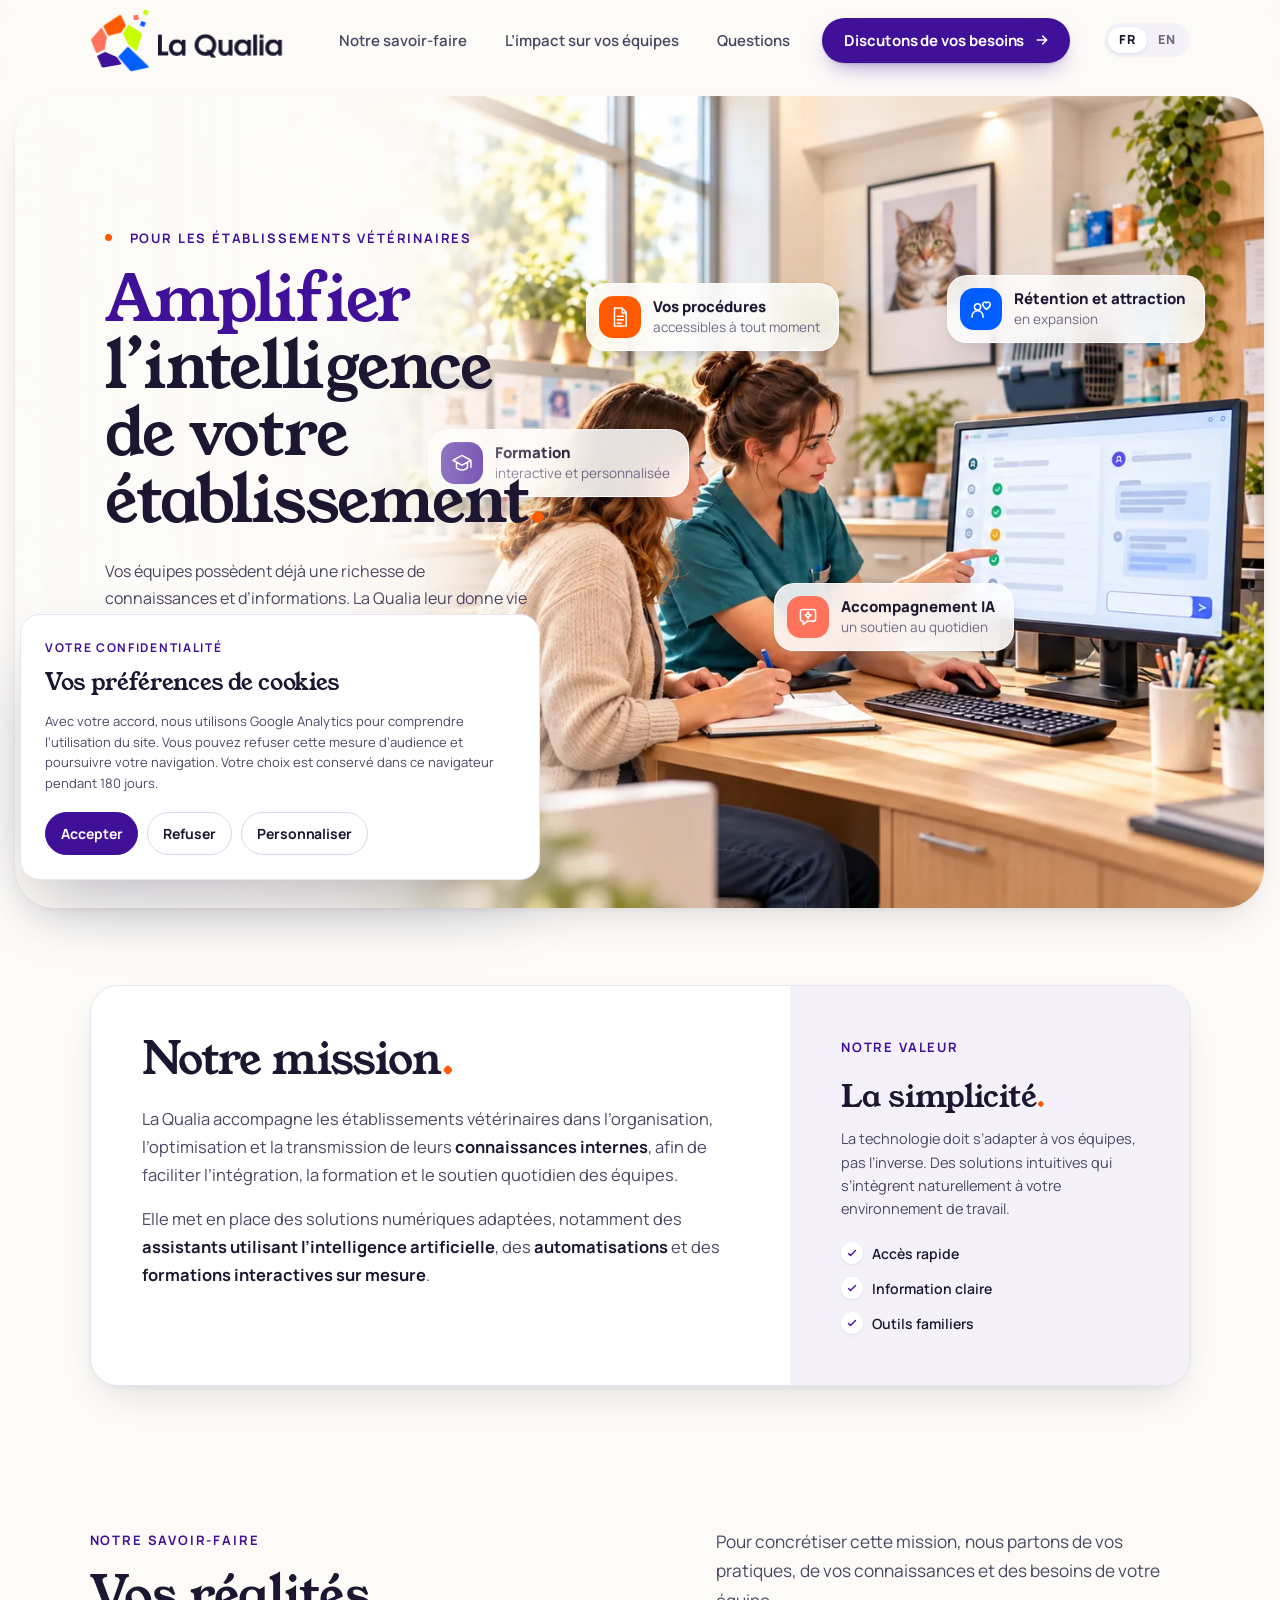
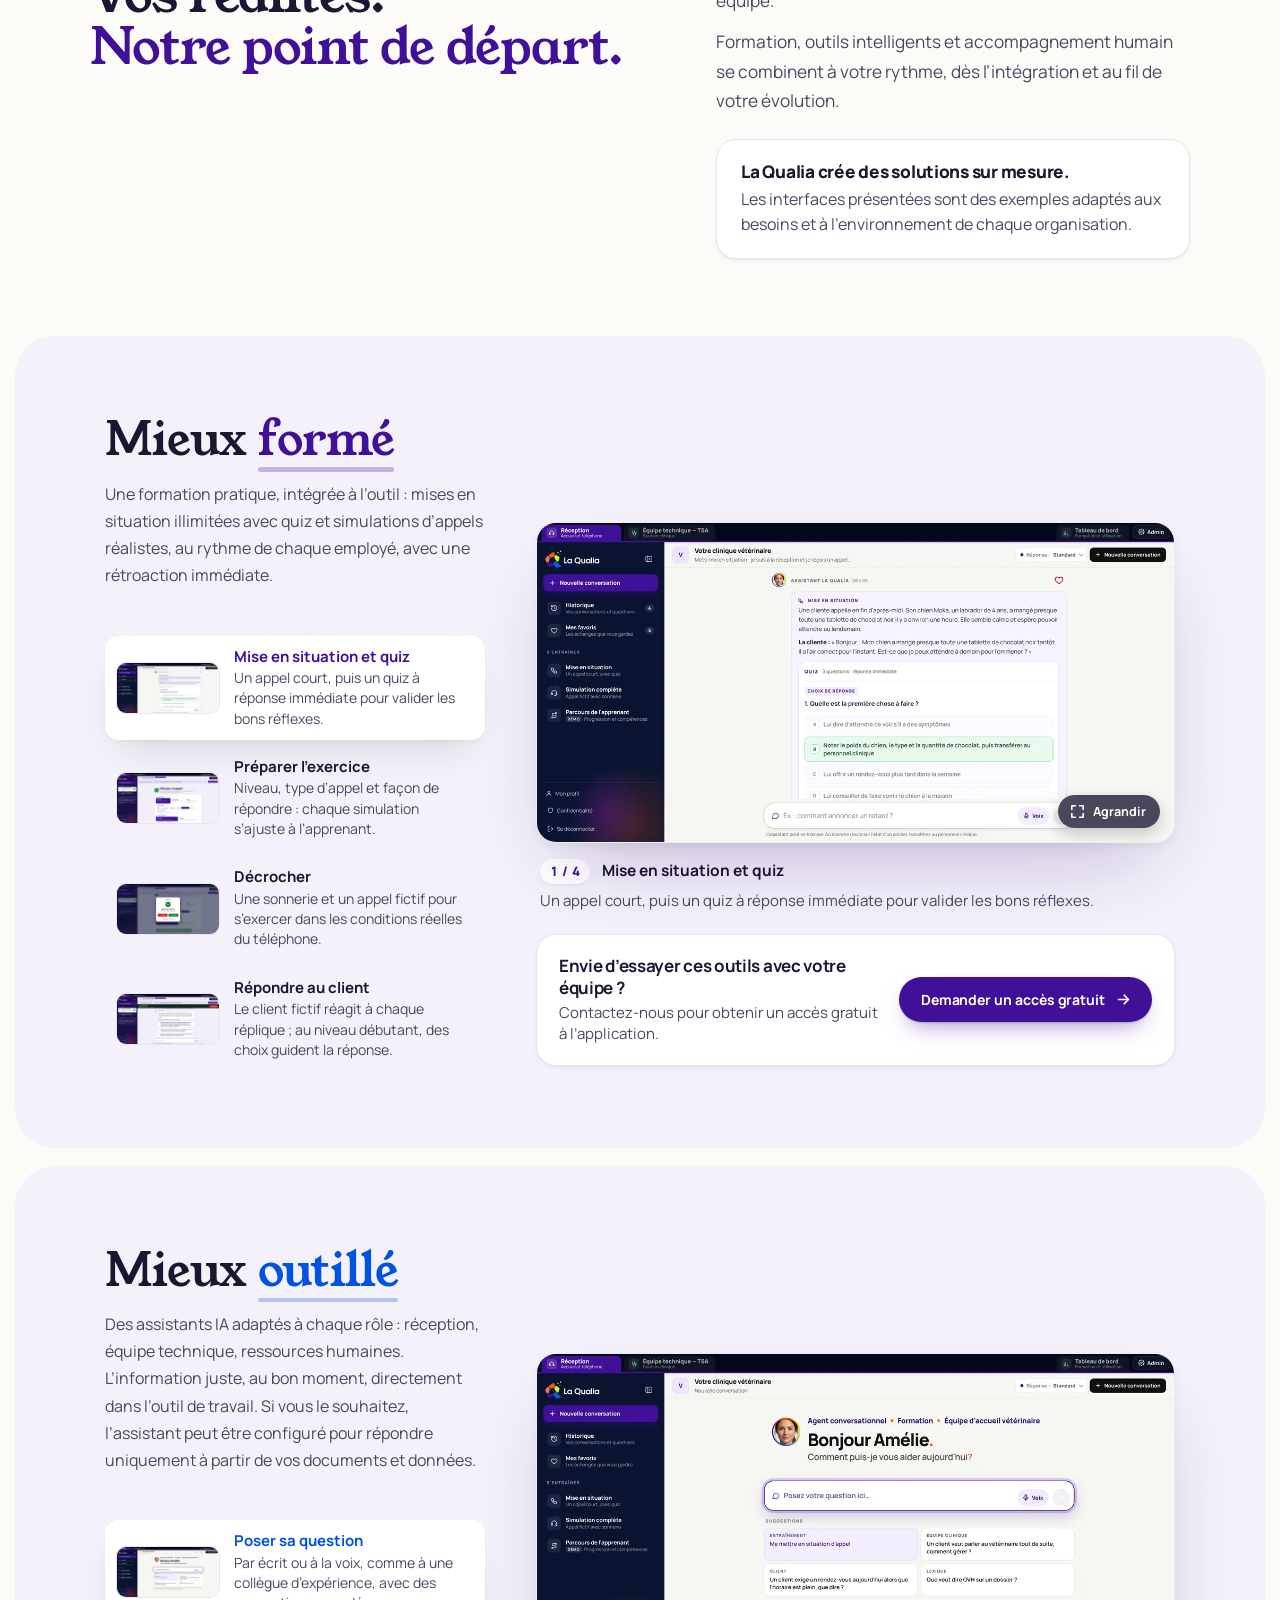
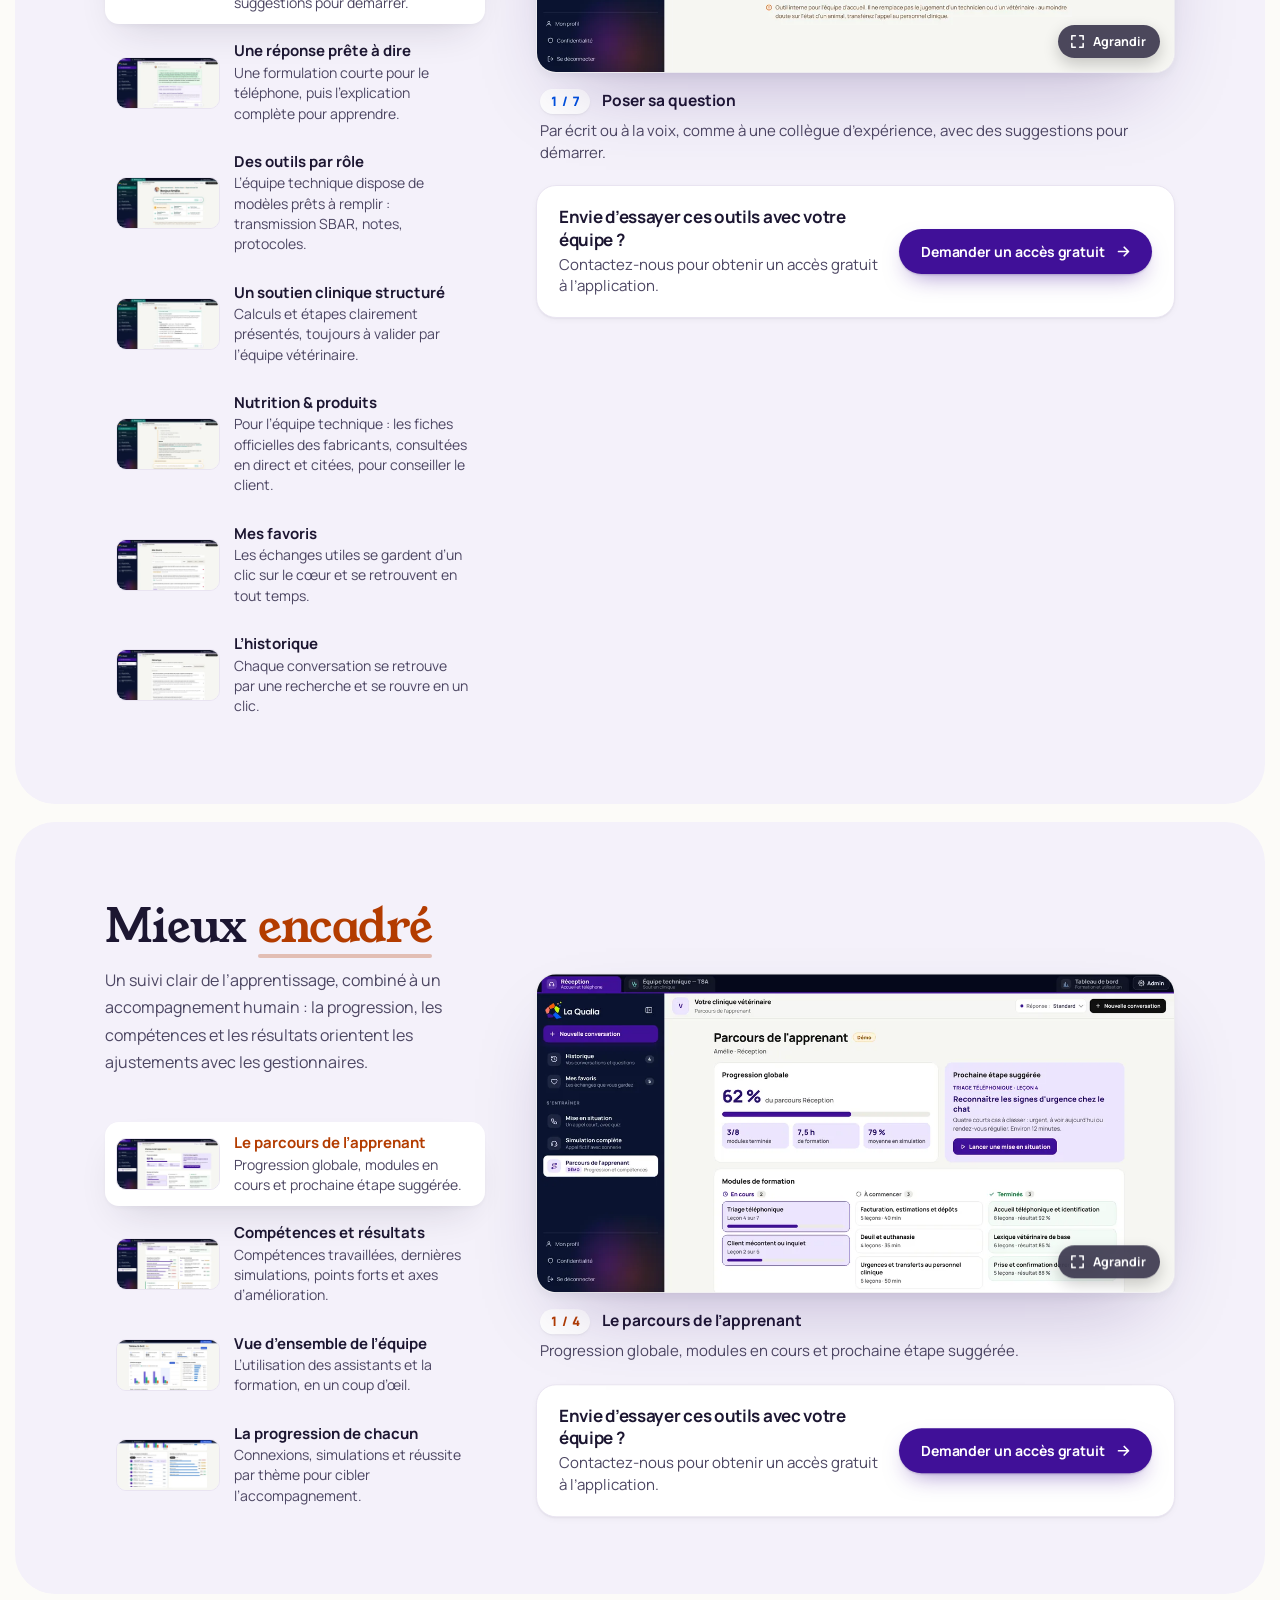
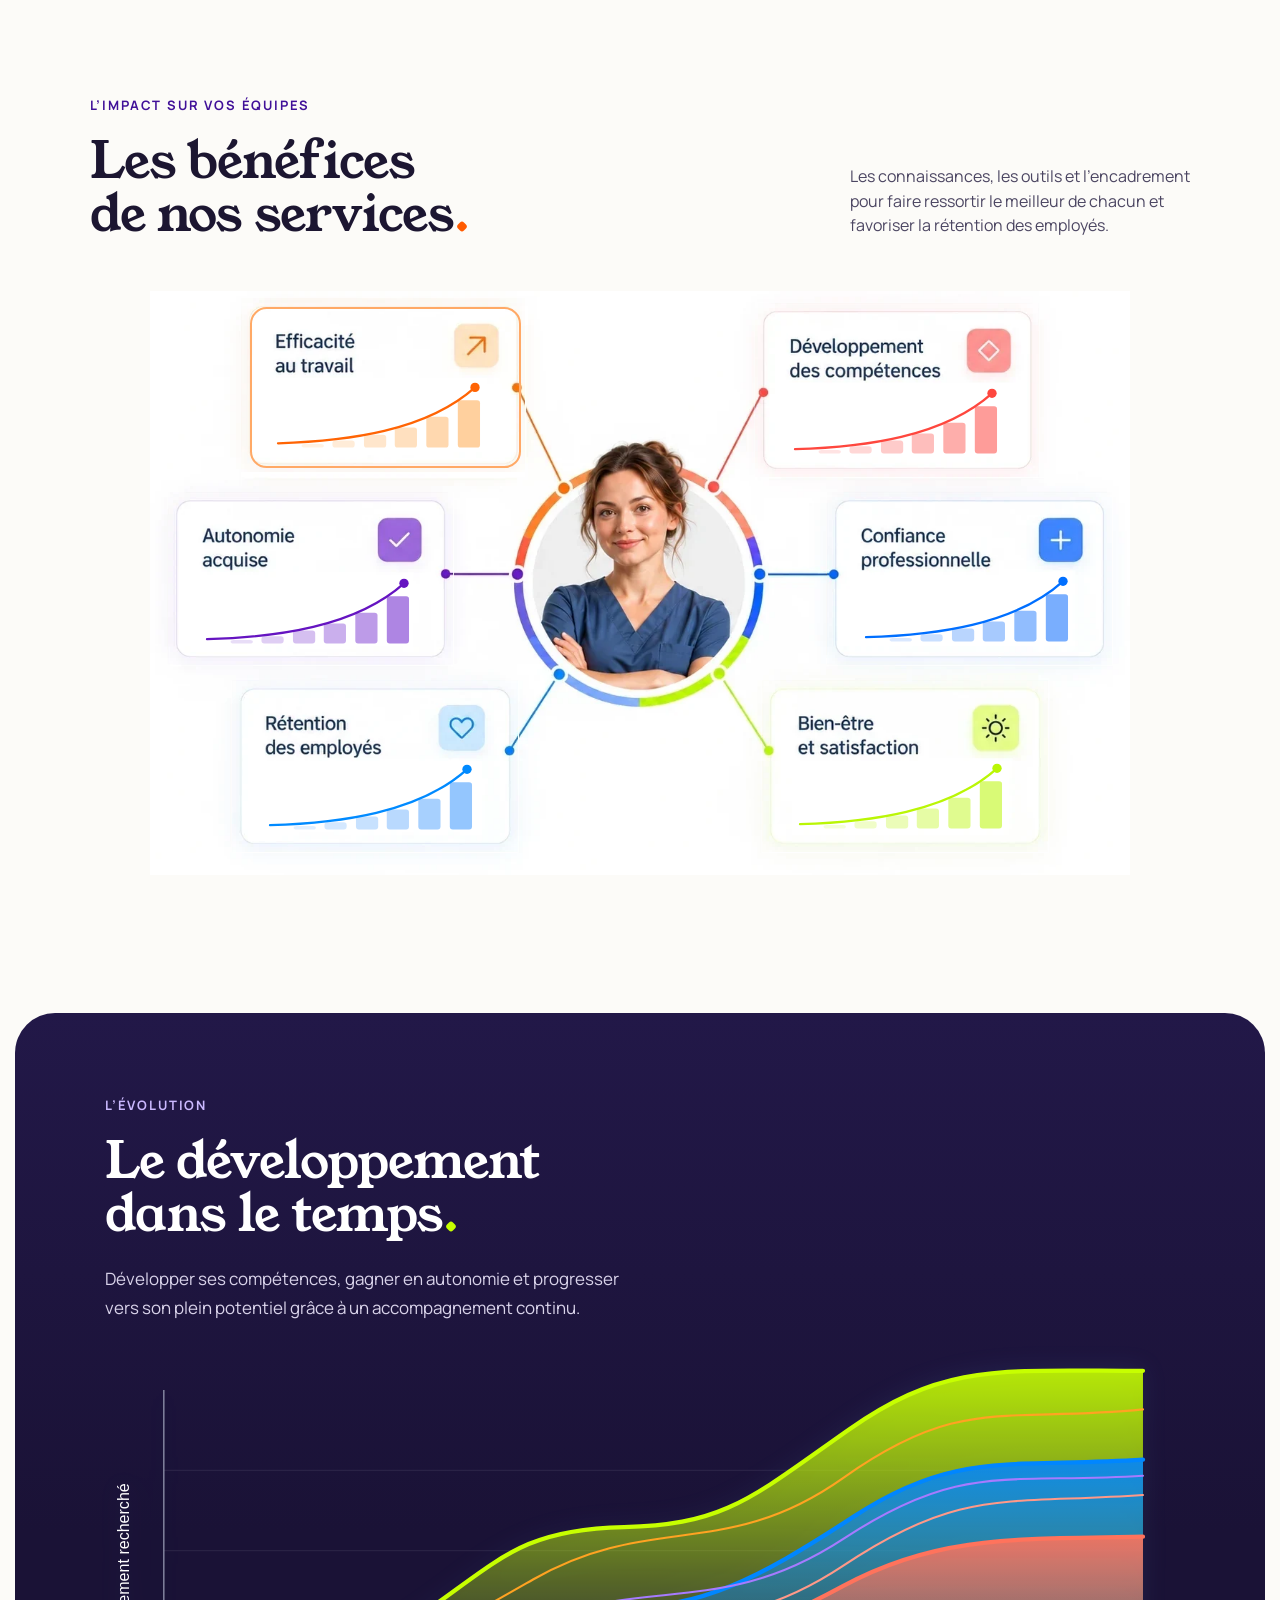
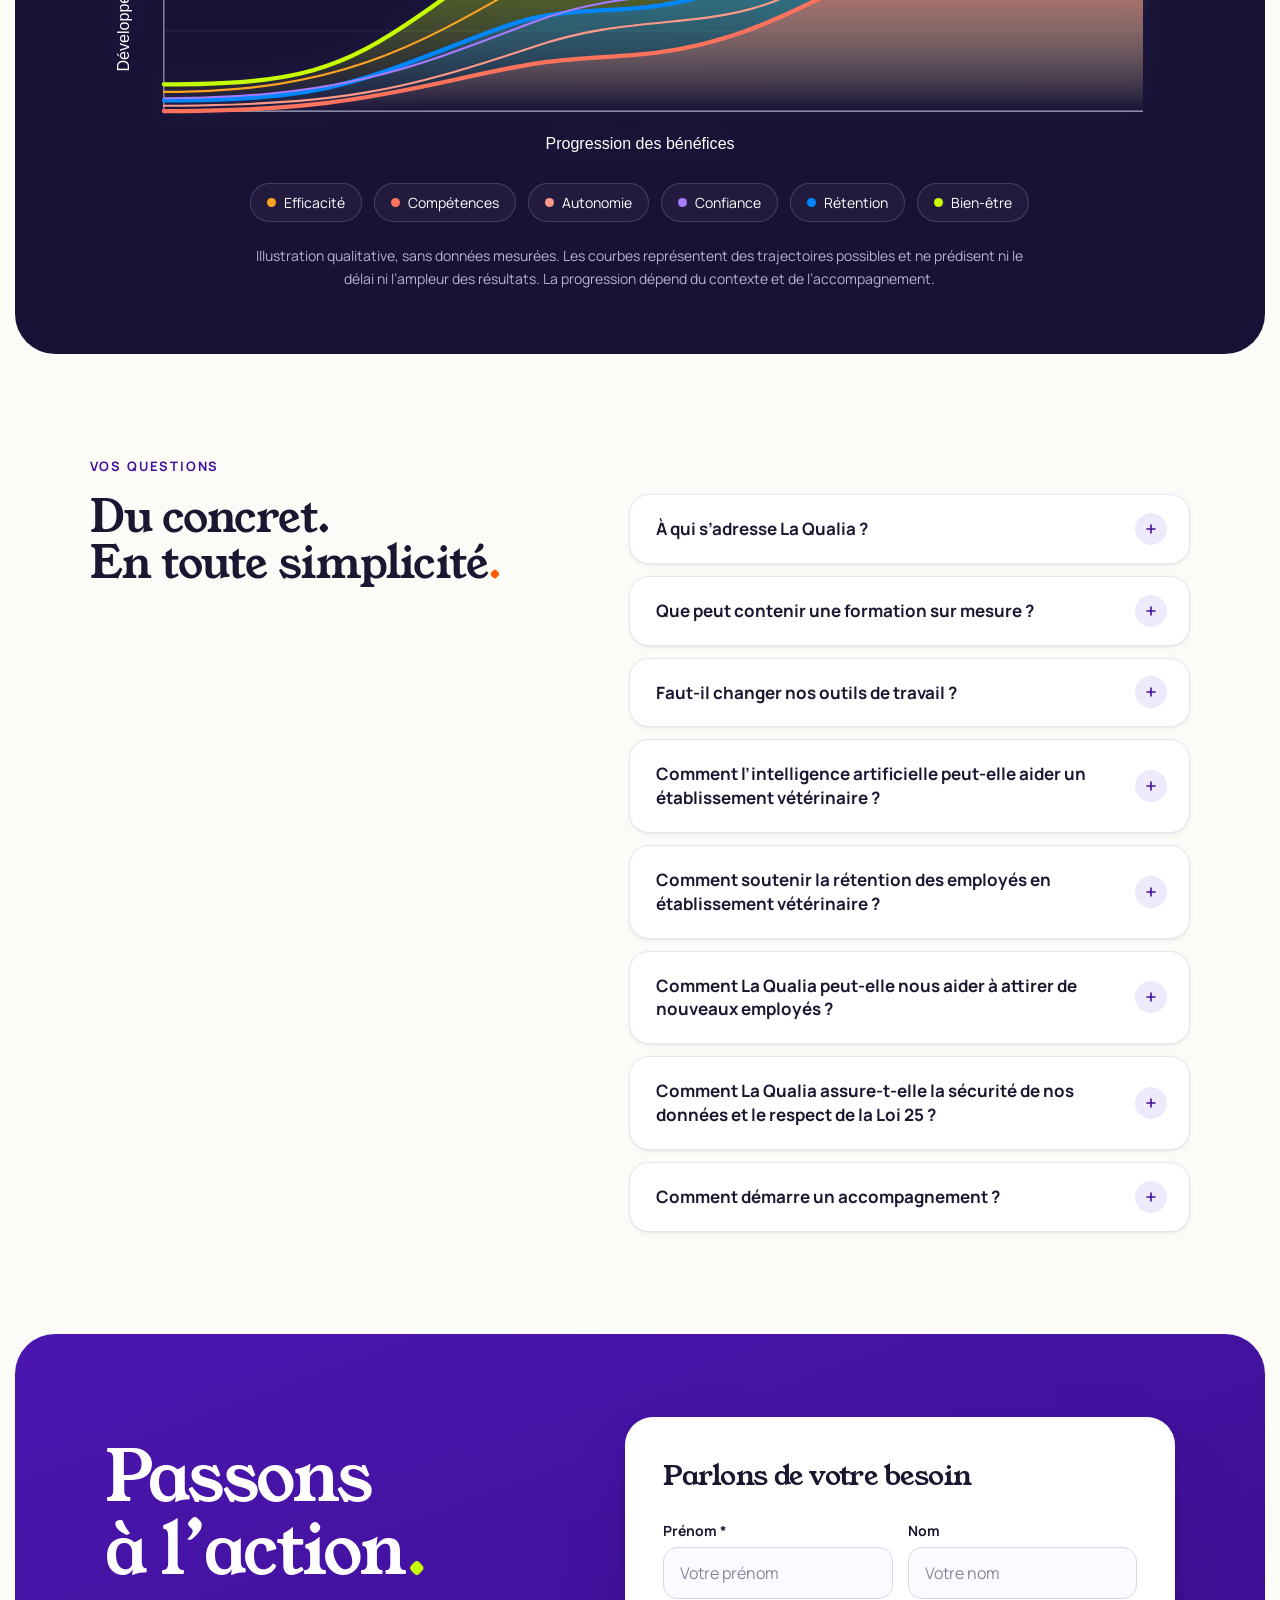
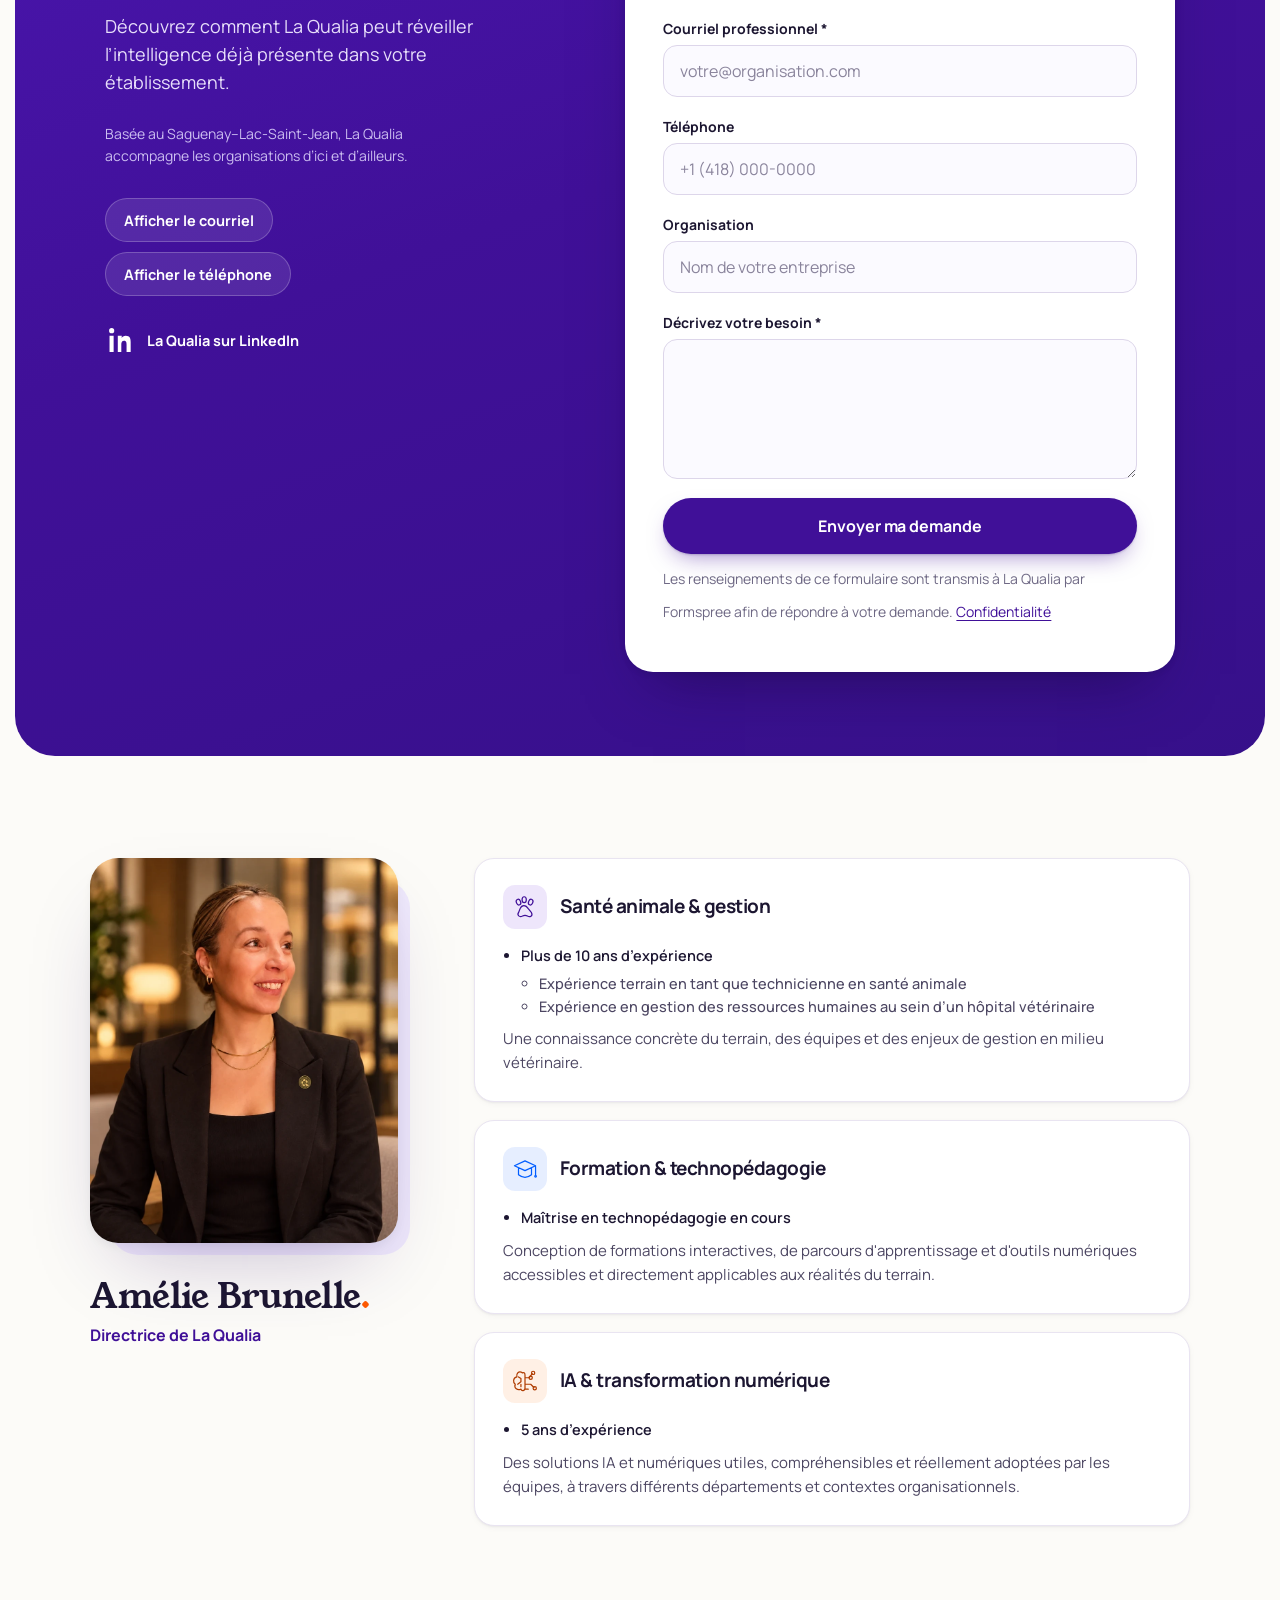
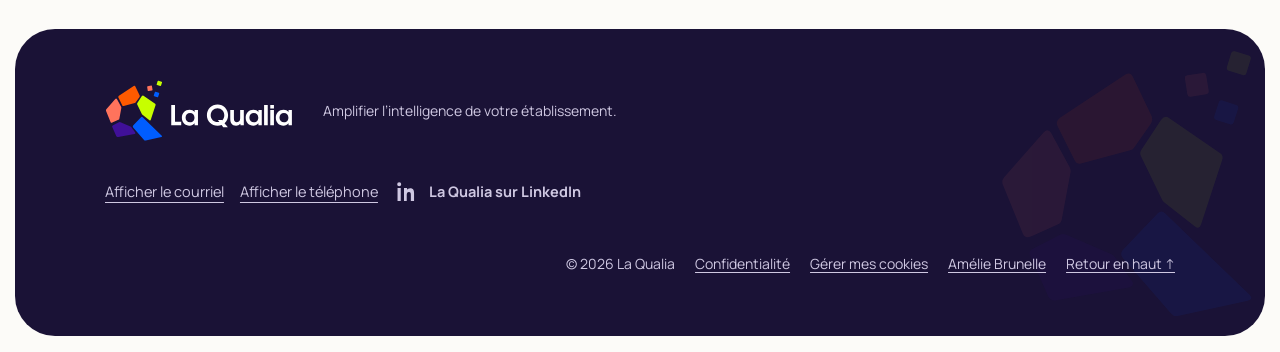
==== commit d815049c: "Refonte du site public, étape 1 : nouvelle direction visuelle Feuille site.css chargée seulement par" ====
--- a/index.html
+++ b/index.html
@@ -6,7 +6,7 @@
 <meta name="description" content="Entreprise québécoise d’IA et de formation pour cliniques vétérinaires : assistants IA pour la réception et les TSA, formation sur mesure et rétention du personnel.">
 <meta name="theme-color" content="#f6f6f2"><link rel="canonical" href="https://laqualia.com/"><link rel="alternate" hreflang="fr-CA" href="https://laqualia.com/"><link rel="alternate" hreflang="en-CA" href="https://laqualia.com/en/"><link rel="alternate" hreflang="x-default" href="https://laqualia.com/">
 <meta property="og:locale" content="fr_CA"><meta property="og:locale:alternate" content="en_CA"><meta property="og:type" content="website"><meta property="og:url" content="https://laqualia.com/"><meta property="og:image" content="https://laqualia.com/assets/partage.png"><meta name="twitter:card" content="summary_large_image"><meta name="robots" content="index,follow,max-image-preview:large,max-snippet:-1"><meta property="og:site_name" content="La Qualia"><meta property="og:title" content="IA et formation pour cliniques vétérinaires au Québec | La Qualia"><meta property="og:description" content="Entreprise québécoise d’IA et de formation pour cliniques vétérinaires : assistants IA pour la réception et les TSA, formation sur mesure et rétention du personnel."><meta property="og:image:width" content="1200"><meta property="og:image:height" content="630"><meta property="og:image:alt" content="La Qualia : formation, intelligence artificielle et accompagnement humain pour établissements vétérinaires"><meta name="twitter:title" content="IA et formation pour cliniques vétérinaires au Québec | La Qualia"><meta name="twitter:description" content="Entreprise québécoise d’IA et de formation pour cliniques vétérinaires : assistants IA pour la réception et les TSA, formation sur mesure et rétention du personnel."><meta name="twitter:image" content="https://laqualia.com/assets/partage.png"><meta name="twitter:image:alt" content="La Qualia : formation, intelligence artificielle et accompagnement humain pour établissements vétérinaires">
-<link rel="icon" href="assets/favicon.svg?v=qfacette" type="image/svg+xml"><link rel="icon" href="assets/favicon.ico" sizes="any"><link rel="apple-touch-icon" href="assets/apple-touch-icon.png"><link rel="preconnect" href="https://fonts.googleapis.com"><link rel="preconnect" href="https://fonts.gstatic.com" crossorigin><link href="https://fonts.googleapis.com/css2?family=Young+Serif&family=Manrope:wght@400;500;600;700;800&display=swap" rel="stylesheet"><link rel="stylesheet" href="styles.css?v=20261022-mob2"><script src="app.js?v=20261019-lev" defer></script><script src="leviers.js?v=20261022-cap" defer></script><script src="analytics.js?v=20261012-audit" defer></script>
+<link rel="icon" href="assets/favicon.svg?v=qfacette" type="image/svg+xml"><link rel="icon" href="assets/favicon.ico" sizes="any"><link rel="apple-touch-icon" href="assets/apple-touch-icon.png"><link rel="preconnect" href="https://fonts.googleapis.com"><link rel="preconnect" href="https://fonts.gstatic.com" crossorigin><link href="https://fonts.googleapis.com/css2?family=Young+Serif&family=Manrope:wght@400;500;600;700;800&display=swap" rel="stylesheet"><link rel="stylesheet" href="styles.css?v=20261022-mob2"><link rel="stylesheet" href="site.css?v=20261026-r1"><script src="app.js?v=20261019-lev" defer></script><script src="leviers.js?v=20261022-cap" defer></script><script src="analytics.js?v=20261012-audit" defer></script>
 <script type="application/ld+json">{"@context":"https://schema.org","@graph":[{"@type":"Organization","@id":"https://laqualia.com/#organisation","name":"La Qualia","url":"https://laqualia.com/","logo":"https://laqualia.com/assets/logo-clair.png","image":"https://laqualia.com/assets/partage.png","description":"Entreprise québécoise d’IA et de formation pour cliniques vétérinaires : assistants IA pour la réception et les TSA, formation sur mesure et rétention du personnel.","knowsAbout":["établissements vétérinaires","intelligence artificielle","formation sur mesure","formation interactive","rétention des employés","transformation numérique","intégration des employés","transmission des connaissances"],"founder":{"@id":"https://laqualia.com/#amelie-brunelle"},"sameAs":["https://www.linkedin.com/company/la-qualia/about/?viewAsMember=true"],"areaServed":{"@type":"Country","name":"Canada"},"knowsLanguage":["fr-CA","en-CA"]},{"@type":"Person","@id":"https://laqualia.com/#amelie-brunelle","name":"Amélie Brunelle","jobTitle":"Directrice","image":"https://laqualia.com/assets/amelie-brunelle.webp","worksFor":{"@id":"https://laqualia.com/#organisation"},"knowsAbout":["santé animale","gestion en milieu vétérinaire","formation et technopédagogie","intelligence artificielle","transformation numérique"]},{"@type":"WebSite","@id":"https://laqualia.com/#site","url":"https://laqualia.com/","name":"La Qualia","inLanguage":"fr-CA","publisher":{"@id":"https://laqualia.com/#organisation"}},{"@type":"WebPage","@id":"https://laqualia.com/#page","url":"https://laqualia.com/","name":"IA et formation pour cliniques vétérinaires au Québec | La Qualia","description":"Entreprise québécoise d’IA et de formation pour cliniques vétérinaires : assistants IA pour la réception et les TSA, formation sur mesure et rétention du personnel.","inLanguage":"fr-CA","isPartOf":{"@id":"https://laqualia.com/#site"},"about":{"@id":"https://laqualia.com/#service"},"primaryImageOfPage":{"@type":"ImageObject","url":"https://laqualia.com/assets/hero-veterinaire.webp"},"keywords":"entreprise IA vétérinaire, intelligence artificielle clinique vétérinaire, formation vétérinaire, formation réceptionniste clinique vétérinaire, formation TSA, assistant IA vétérinaire, établissements vétérinaires, Québec, rétention des employés, transformation numérique"},{"@type":"Service","@id":"https://laqualia.com/#service","name":"Formation, intelligence artificielle et accompagnement des établissements vétérinaires","serviceType":"Formation sur mesure, assistants utilisant l’intelligence artificielle, automatisations et accompagnement humain","provider":{"@id":"https://laqualia.com/#organisation"},"audience":{"@type":"Audience","audienceType":"Établissements vétérinaires, gestionnaires et employés"},"description":"Des parcours de formation personnalisés, des accompagnants utilisant l’intelligence artificielle adaptés aux rôles et un suivi humain structuré pour soutenir l’intégration, la rétention des employés et la transformation numérique des établissements vétérinaires.","hasOfferCatalog":{"@type":"OfferCatalog","name":"Mieux formé, mieux outillé, mieux encadré","itemListElement":[{"@type":"Offer","itemOffered":{"@type":"Service","name":"Mieux formé : formation interactive sur mesure","description":"Portail de formation personnalisé, quiz interactifs, mises en situation et suivi de progression pour les gestionnaires."}},{"@type":"Offer","itemOffered":{"@type":"Service","name":"Mieux outillé : assistants utilisant l’intelligence artificielle","description":"Accompagnants adaptés à chaque rôle donnant accès à l’information et aux procédures au bon moment, avec des automatisations."}},{"@type":"Offer","itemOffered":{"@type":"Service","name":"Mieux encadré : suivi humain structuré","description":"Recueil de l’expérience des employés, analyse des besoins et ajustements en continu avec les gestionnaires."}}]},"areaServed":{"@type":"Country","name":"Canada"}},{"@type":"FAQPage","@id":"https://laqualia.com/#faq","inLanguage":"fr-CA","mainEntity":[{"@type":"Question","name":"À qui s’adresse La Qualia ?","acceptedAnswer":{"@type":"Answer","text":"Aux établissements vétérinaires qui souhaitent améliorer l’intégration, la formation et le soutien quotidien de leurs employés, tout en facilitant le travail des gestionnaires. Les solutions sont adaptées aux rôles, aux besoins et aux pratiques de chaque établissement."}},{"@type":"Question","name":"Que peut contenir une formation sur mesure ?","acceptedAnswer":{"@type":"Answer","text":"Des formations interactives conçues à partir de vos connaissances et de vos procédures internes, adaptées aux besoins de votre établissement : processus de travail, service à la clientèle, fonctionnement des urgences et bien plus. Chaque formation peut intégrer des quiz, des mises en situation et des activités interactives, avec un suivi statistique permettant aux gestionnaires de suivre la progression et les acquis des employés."}},{"@type":"Question","name":"Faut-il changer nos outils de travail ?","acceptedAnswer":{"@type":"Answer","text":"La Qualia privilégie une intégration dans votre environnement existant. Les possibilités et les contraintes techniques sont évaluées avant le déploiement pour limiter les nouvelles habitudes à adopter."}},{"@type":"Question","name":"Comment l’intelligence artificielle peut-elle aider un établissement vétérinaire ?","acceptedAnswer":{"@type":"Answer","text":"Des accompagnants utilisant l’intelligence artificielle donnent accès à l’information et aux procédures de votre établissement au moment où vos équipes en ont besoin, par exemple pour retrouver une procédure interne. Ils s’appuient sur vos contenus et ne remplacent pas le suivi humain, qui demeure une composante de la méthode : écoute des employés, analyse des besoins et ajustements avec les gestionnaires."}},{"@type":"Question","name":"Comment soutenir la rétention des employés en établissement vétérinaire ?","acceptedAnswer":{"@type":"Answer","text":"En soutenant l’intégration, le développement des compétences et l’engagement : un parcours de formation dès l’arrivée, des ressources accessibles au quotidien et un suivi humain qui recueille l’expérience des employés pour ajuster le soutien avec les gestionnaires. Ces bénéfices sont recherchés et suivis selon la réalité de votre établissement."}},{"@type":"Question","name":"Comment La Qualia peut-elle nous aider à attirer de nouveaux employés ?","acceptedAnswer":{"@type":"Answer","text":"Un établissement qui investit dans le développement de ses employés devient aussi plus attrayant pour les futurs candidats. En proposant une intégration structurée, des formations interactives et des outils accessibles au quotidien, vous montrez aux candidats qu’ils pourront apprendre, évoluer et se sentir soutenus dès leur arrivée. Un avantage concret pour vous démarquer comme employeur et favoriser la fidélisation de vos équipes."}},{"@type":"Question","name":"Comment La Qualia assure-t-elle la sécurité de nos données et le respect de la Loi 25 ?","acceptedAnswer":{"@type":"Answer","text":"La confidentialité de vos informations est une priorité. Chaque solution est conçue en tenant compte de votre environnement numérique, des accès autorisés et des exigences de la Loi 25. Nous privilégions l’utilisation de vos outils existants et limitons le traitement des renseignements personnels et clients au strict nécessaire. Les mesures de sécurité et les responsabilités sont définies avec votre établissement avant le déploiement."}},{"@type":"Question","name":"Comment démarre un accompagnement ?","acceptedAnswer":{"@type":"Answer","text":"Un échange permet de comprendre vos besoins, vos rôles et vos ressources existantes. Les composantes à déployer sont ensuite définies selon votre réalité, avec un suivi après leur mise en place."}}]}]}</script>
 </head>
 <body>
@@ -15,7 +15,7 @@
 <main id="contenu">
 <section class="hx" id="accueil" aria-labelledby="hero-title"><div class="hx-stage"><div class="hx-frame"><picture><source media="(max-width:900px)" srcset="assets/hero-accueil-mobile.webp?v=2"><img class="hx-photo" src="assets/hero-accueil.webp" alt="À l’accueil d’une clinique vétérinaire lumineuse, une technicienne montre à une collègue une application d’accompagnement à l’écran." width="1672" height="941" fetchpriority="high"></picture>
 <div class="hx-ui"><div class="hx-card hx-c1"><span class="hx-ic ic-o" aria-hidden="true"><svg viewBox="0 0 32 32"><path d="M8 3h11l6 6v20H8V3Zm11 0v7h6M12 15h9M12 20h9M12 25h6"/></svg></span><span class="hx-tx"><strong>Vos procédures</strong><small>accessibles à tout moment</small></span></div><div class="hx-card hx-c2"><span class="hx-ic ic-p" aria-hidden="true"><svg viewBox="0 0 32 32"><path d="m3 12 13-7 13 7-13 7-13-7Zm5 3v8c5 4 11 4 16 0v-8M29 12v10"/></svg></span><span class="hx-tx"><strong>Formation</strong><small>interactive et personnalisée</small></span></div><div class="hx-card hx-c3"><span class="hx-ic ic-b" aria-hidden="true"><svg viewBox="0 0 32 32"><circle cx="11" cy="13" r="4.5"/><path d="M3 28v-1.5a8 8 0 0 1 16 0V28"/><path d="M24 16.5s-5.5-3.4-5.5-7.6a3 3 0 0 1 5.5-1.7 3 3 0 0 1 5.5 1.7c0 4.2-5.5 7.6-5.5 7.6z"/></svg></span><span class="hx-tx"><strong>Rétention et attraction</strong><small>en expansion</small></span></div><div class="hx-card hx-c4"><span class="hx-ic ic-c" aria-hidden="true"><svg viewBox="0 0 32 32"><path d="M5 8a3 3 0 0 1 3-3h16a3 3 0 0 1 3 3v11a3 3 0 0 1-3 3H15l-6 5v-5H8a3 3 0 0 1-3-3z"/><path d="M16 8.5c.5 3 1.5 4 4.5 5-3 1-4 2-4.5 5-.5-3-1.5-4-4.5-5 3-1 4-2 4.5-5z"/></svg></span><span class="hx-tx"><strong>Accompagnement IA</strong><small>un soutien au quotidien</small></span></div></div></div>
-<div class="hx-copy wrap"><p class="hx-eyebrow"><span class="dot"></span> POUR LES ÉTABLISSEMENTS VÉTÉRINAIRES</p><h1 id="hero-title"><span class="u">Amplifier</span><br>l’intelligence<br>de votre<br>établissement<span class="orange">.</span></h1><p class="hx-desc">Vos équipes possèdent déjà une richesse de connaissances et d’informations. La Qualia leur donne vie en les rendant plus intelligentes, accessibles et utiles au quotidien, directement dans les outils que vous utilisez déjà.</p></div></div></section>
+<div class="hx-copy wrap"><p class="hx-eyebrow"><span class="dot"></span> POUR LES ÉTABLISSEMENTS VÉTÉRINAIRES</p><h1 id="hero-title"><span class="u">Amplifier</span><br>l’intelligence<br>de votre<br>établissement<span class="orange">.</span></h1><p class="hx-desc">Vos équipes possèdent déjà une richesse de connaissances et d’informations. La Qualia leur donne vie en les rendant plus intelligentes, accessibles et utiles au quotidien, directement dans les outils que vous utilisez déjà.</p><div class="hx-actions"><a class="button primary" data-contact href="#contact">Discutons de vos besoins<svg viewBox="0 0 24 24" aria-hidden="true" focusable="false"><path d="M5 12h14M13 6l6 6-6 6"/></svg></a></div></div></div></section>
 <section class="values wrap" aria-label="Notre mission et notre valeur"><article class="mcard"><span class="vc-bar" aria-hidden="true"></span><div class="mc-main"><h2>Notre mission<span class="orange">.</span></h2><p class="vc-body">La Qualia accompagne les établissements vétérinaires dans l’organisation, l’optimisation et la transmission de leurs <strong>connaissances internes</strong>, afin de faciliter l’intégration, la formation et le soutien quotidien des équipes.</p><p class="vc-body vc-body2">Elle met en place des solutions numériques adaptées, notamment des <strong>assistants utilisant l’intelligence artificielle</strong>, des <strong>automatisations</strong> et des <strong>formations interactives sur mesure</strong>.</p></div><aside class="mc-value"><p class="mcv-tag">Notre valeur</p><h3>La simplicité<span class="orange">.</span></h3><p>La technologie doit s’adapter à vos équipes, pas l’inverse. Des solutions intuitives qui s’intègrent naturellement à votre environnement de travail.</p><ul class="vc-checks"><li><span class="chk" aria-hidden="true"><svg viewBox="0 0 24 24"><path d="m5 13 4 4 10-10"/></svg></span>Accès rapide</li><li><span class="chk" aria-hidden="true"><svg viewBox="0 0 24 24"><path d="m5 13 4 4 10-10"/></svg></span>Information claire</li><li><span class="chk" aria-hidden="true"><svg viewBox="0 0 24 24"><path d="m5 13 4 4 10-10"/></svg></span>Outils familiers</li></ul></aside></article></section>
 <section class="approach-intro wrap" id="approche" aria-labelledby="approach-title"><div class="approach-bridge"><div class="approach-heading"><p class="eyebrow">NOTRE SAVOIR-FAIRE</p><h2 id="approach-title">Vos réalités.<br><span>Notre point de départ.</span></h2></div><div class="approach-copy"><p>Pour concrétiser cette mission, nous partons de vos pratiques, de vos connaissances et des besoins de votre équipe.</p><p>Formation, outils intelligents et accompagnement humain se combinent à votre rythme, dès l’intégration et au fil de votre évolution.</p><aside class="approach-note"><span class="an-bar" aria-hidden="true"></span><p><strong>La Qualia crée des solutions sur mesure.</strong> Les interfaces présentées sont des exemples adaptés aux besoins et à l’environnement de chaque organisation.</p></aside></div></div></section>
 <div class="lev-stack" id="leviers"><section class="lev pil pil--formed" aria-labelledby="lev-h-forme"><div class="pil-inner"><div class="lev-panel" id="lev-forme" data-shots="f0-mise-en-situation-quiz::Mise en situation et quiz::Un appel court, puis un quiz à réponse immédiate pour valider les bons réflexes.|f1-simulation-preparer::Préparer l’exercice::Niveau, type d’appel et façon de répondre : chaque simulation s’ajuste à l’apprenant.|f2-sonnerie::Décrocher::Une sonnerie et un appel fictif pour s’exercer dans les conditions réelles du téléphone.|f3-simulation-echange::Répondre au client::Le client fictif réagit à chaque réplique ; au niveau débutant, des choix guident la réponse.">
--- a/site.css
+++ b/site.css
@@ -0,0 +1,304 @@
+/* =====================================================================
+   La Qualia — refonte du site public (2026-10)
+   Direction : classique soigné, doux et rassurant.
+   Chargée APRÈS styles.css, uniquement par / et /en/ (jamais par /agent/).
+   Aucun texte, aucune logique : seulement la présentation.
+   ===================================================================== */
+
+:root{
+  /* Fond et encre */
+  --bg:#fcfbf8;
+  --surface:#ffffff;
+  --mist:#f4f1fa;          /* panneaux doux (lavande très pâle) */
+  --mist-2:#ece7f7;
+  --ink:#1c1631;           /* encre prune profonde, jamais noir pur */
+  --ink-2:#4c4662;         /* texte secondaire */
+  --ink-3:#6e6884;         /* légendes */
+  --line:#e9e4f1;
+  --line-2:#ddd6ea;
+  /* Marque (logo Q facetté) */
+  --brand:#401098;
+  --brand-hover:#531fbd;
+  --brand-ink:#2a0a66;
+  --brand-soft:#efe9fc;
+  --orange:#ff5a00;
+  --coral:#ff735c;
+  --blue:#005dff;
+  --lime:#c7ff00;
+  --night:#1a1236;         /* prune nuit : évolution + pied de page */
+  --night-2:#251a4a;
+  /* Formes */
+  --r-xl:40px;--r-lg:28px;--r-md:20px;--r-sm:14px;--pill:999px;
+  --sh-1:0 1px 2px rgba(28,22,49,.05),0 2px 8px -2px rgba(28,22,49,.06);
+  --sh-2:0 2px 4px rgba(28,22,49,.04),0 18px 40px -16px rgba(28,22,49,.16);
+  --sh-3:0 4px 10px rgba(28,22,49,.05),0 36px 80px -30px rgba(42,10,102,.28);
+  --ease:cubic-bezier(.16,1,.3,1);
+  --paper:var(--bg);
+  --purple:var(--brand);
+  --muted:var(--ink-2);
+}
+
+/* ---------- Base ---------- */
+html{background:var(--bg)}
+body{background:var(--bg);color:var(--ink);font-size:17px;text-rendering:optimizeLegibility}
+::selection{background:#d9ccf7;color:var(--brand-ink)}
+input,textarea{caret-color:var(--brand)}
+a{text-underline-offset:.22em;text-decoration-thickness:1px}
+button:focus-visible,a:focus-visible,input:focus-visible,select:focus-visible,textarea:focus-visible,summary:focus-visible{outline:2px solid var(--brand);outline-offset:3px;border-radius:10px}
+html{scrollbar-color:#c9bfdd var(--bg)}
+::-webkit-scrollbar{width:12px;height:12px}
+::-webkit-scrollbar-track{background:var(--bg)}
+::-webkit-scrollbar-thumb{background:#cfc6e2;border-radius:99px;border:3px solid var(--bg)}
+::-webkit-scrollbar-thumb:hover{background:#b3a6d1}
+.skip{background:var(--brand);color:#fff;border-radius:var(--pill);padding:12px 20px;font-weight:700}
+
+/* Titres : Young Serif pour la voix, encre prune, rythme régulier */
+#hero-title,.section-title,#approach-title,#cta-title,.mc-main h2,.lev h3,.lev-copy h3,.founder-heading .section-title{color:var(--ink);letter-spacing:-.02em;text-wrap:balance}
+.orange{color:var(--orange)}
+
+/* Petits libellés au-dessus des titres : discrets, jamais criards */
+.eyebrow,.hx-eyebrow,.approach-heading .eyebrow,.mcv-tag{font-size:13px!important;font-weight:700;letter-spacing:.14em;color:var(--brand)!important;margin-bottom:18px}
+.eyebrow .dot,.hx-eyebrow .dot{width:7px;height:7px;background:var(--orange)}
+
+/* ---------- Boutons : pilules ---------- */
+.button,.lev-cta-btn,.lq-cookie-button{border-radius:var(--pill)!important;font-weight:700;letter-spacing:-.005em;transition:background-color .25s var(--ease),box-shadow .25s var(--ease),transform .25s var(--ease),color .25s}
+.button.primary,.primary{background:var(--brand);color:#fff;box-shadow:0 1px 2px rgba(42,10,102,.2),0 10px 24px -10px rgba(64,16,152,.55)}
+.button.primary:hover{background:var(--brand-hover);transform:translateY(-1px);box-shadow:0 2px 4px rgba(42,10,102,.2),0 16px 30px -12px rgba(64,16,152,.6)}
+.button.primary:active{transform:translateY(0)}
+
+/* ---------- En-tête : clair, translucide ---------- */
+.header{background:rgba(252,251,248,.82)!important;border-bottom:1px solid transparent!important;-webkit-backdrop-filter:saturate(1.6) blur(16px);backdrop-filter:saturate(1.6) blur(16px);transition:border-color .3s,box-shadow .3s}
+@supports (animation-timeline:scroll()){.header{animation:lqHead linear both;animation-timeline:scroll();animation-range:0 120px}@keyframes lqHead{to{border-bottom-color:var(--line);box-shadow:0 8px 24px -18px rgba(28,22,49,.25)}}}
+.nav-wrap{min-height:80px}
+.header .brand svg g[fill="#ffffff"],.header .brand svg g[fill="#fff"]{fill:var(--ink)}
+.header nav{gap:6px}
+.header nav>a:not(.button){color:var(--ink-2)!important;font-size:15px;font-weight:600;padding:10px 16px;border:0;border-radius:var(--pill);transition:background-color .2s,color .2s}
+.header nav>a:not(.button):hover,.header nav>a:not(.button):focus-visible{color:var(--ink)!important;background:var(--mist)}
+.header nav>a.button.small{margin-left:10px;background:var(--brand)!important;color:#fff!important;font-size:15px;padding:12px 20px 12px 22px;gap:10px;box-shadow:0 1px 2px rgba(42,10,102,.2),0 10px 24px -10px rgba(64,16,152,.55)!important}
+.header nav>a.button.small:hover{background:var(--brand-hover)!important}
+.header nav>a.button.small>span[aria-hidden]{font-size:0;width:16px;height:16px;background:currentColor;-webkit-mask:url("data:image/svg+xml,%3Csvg xmlns='http://www.w3.org/2000/svg' viewBox='0 0 24 24' fill='none' stroke='black' stroke-width='2.4' stroke-linecap='round' stroke-linejoin='round'%3E%3Cpath d='M5 12h14M13 6l6 6-6 6'/%3E%3C/svg%3E") center/contain no-repeat;mask:url("data:image/svg+xml,%3Csvg xmlns='http://www.w3.org/2000/svg' viewBox='0 0 24 24' fill='none' stroke='black' stroke-width='2.4' stroke-linecap='round' stroke-linejoin='round'%3E%3Cpath d='M5 12h14M13 6l6 6-6 6'/%3E%3C/svg%3E") center/contain no-repeat;transition:transform .25s var(--ease)}
+.header nav>a.button.small:hover>span[aria-hidden]{transform:translateX(3px)}
+.lang-switch{background:var(--mist);border-radius:var(--pill);padding:4px;gap:0!important}
+.lang-switch i{display:none}
+.lang-switch .ls-cur,.lang-switch a{padding:7px 11px!important;border:0!important;border-radius:var(--pill);font-size:12.5px;letter-spacing:.06em}
+.lang-switch .ls-cur{background:#fff;color:var(--ink);box-shadow:var(--sh-1)}
+.lang-switch a{color:var(--ink-3)}
+.lang-switch a:hover{color:var(--brand)}
+.menu-toggle{border-radius:var(--pill)!important;border:1px solid var(--line-2)!important;background:#fff!important;color:var(--ink);font-weight:700;font-size:14px!important;padding:10px 16px!important}
+.menu-toggle span[aria-hidden]{font-size:0!important;width:16px;height:10px;border-block:2px solid currentColor;position:relative}
+.menu-toggle span[aria-hidden]::after{content:"";position:absolute;left:0;right:0;top:2px;height:2px;background:currentColor}
+.menu-toggle[aria-expanded=true] span[aria-hidden]{border-color:transparent}
+.menu-toggle[aria-expanded=true] span[aria-hidden]::after{top:2px;transform:rotate(45deg);box-shadow:none}
+.menu-toggle[aria-expanded=true] span[aria-hidden]::before{content:"";position:absolute;left:0;right:0;top:2px;height:2px;background:currentColor;transform:rotate(-45deg)}
+@media(max-width:900px){
+  .nav-wrap{min-height:68px}
+  .header nav{top:calc(100% + 1px)!important;margin:0 12px;left:0;right:0;border-radius:24px;background:#fff!important;border:1px solid var(--line)!important;box-shadow:var(--sh-3)!important;padding:12px!important;gap:4px!important}
+  .header nav>a:not(.button){font-size:17px;padding:14px 16px;color:var(--ink)!important}
+  .header nav>a.button.small{margin:8px 0 2px;justify-content:center;font-size:16px;padding:15px 20px}
+}
+
+/* ---------- Accueil (hero) : photo encadrée, coins généreux ---------- */
+.hx{padding:clamp(8px,1.2vw,20px) clamp(8px,1.2vw,20px) clamp(48px,6vw,96px)}
+.hx-stage{border-radius:var(--r-xl);overflow:hidden;background:#efebe4;box-shadow:var(--sh-2)}
+.hx-stage::before{background:linear-gradient(90deg,rgba(252,251,248,.92) 0,rgba(252,251,248,.72) 26%,rgba(252,251,248,0) 46%)!important}
+.hx-photo{-webkit-mask-image:linear-gradient(90deg,transparent 0,#000 22%)}
+.hx h1{color:var(--ink);font-size:clamp(44px,5vw,86px);line-height:1.02;letter-spacing:-.025em}
+.hx h1 .u{background:none;color:var(--brand);padding:0}
+.hx-desc{color:var(--ink-2);font-size:clamp(16px,1.25vw,19px);line-height:1.65}
+.hx-eyebrow{color:var(--brand)}
+.hx-actions{display:flex;flex-wrap:wrap;align-items:center;gap:14px;margin-top:32px}
+.hx-actions .button{padding:16px 26px 16px 28px;font-size:16px;gap:12px}
+.hx-actions .button svg{width:18px;height:18px;fill:none;stroke:currentColor;stroke-width:2.4;stroke-linecap:round;stroke-linejoin:round;transition:transform .25s var(--ease)}
+.hx-actions .button:hover svg{transform:translateX(3px)}
+.hx-card{background:rgba(255,255,255,.86)!important;border:1px solid rgba(255,255,255,.95)!important;border-radius:20px;box-shadow:0 2px 6px rgba(28,22,49,.06),0 20px 40px -18px rgba(28,22,49,.28)!important;padding:12px 18px 12px 12px}
+.hx-card strong{color:var(--ink)}
+.hx-card small{color:var(--ink-3)}
+.hx-ic{border-radius:14px}
+@media(max-width:900px){
+  .hx{padding:8px 8px 40px}
+  .hx-stage{border-radius:32px;background:linear-gradient(180deg,var(--mist) 0,var(--bg) 100%);box-shadow:none}
+  .hx-copy{padding-inline:6px}
+  .hx-ui{padding:0 12px 16px!important}
+  .hx-card{background:#fff!important;border-color:var(--line)!important;box-shadow:var(--sh-1)!important}
+}
+
+/* Photo à pleine intensité dans son cadre ; pas de fondu vers l'ancien fond */
+.hx-photo{opacity:1!important}
+@media(min-width:901px){.hx-stage::after{display:none!important}}
+/* Mobile : la photo respire, les quatre repères se rangent en grille dessous */
+@media(max-width:900px){
+  .hx-stage{padding-bottom:12px}
+  .hx-frame{height:auto!important;overflow:visible!important;margin:4px 0 0}
+  .hx-photo{position:relative!important;inset:auto!important;display:block;width:calc(100% - 24px)!important;height:auto!important;aspect-ratio:4/3.4;margin:0 12px;border-radius:24px;-webkit-mask-image:none!important;mask-image:none!important;object-position:88% 40%!important}
+  .hx-ui{position:static!important;display:grid!important;grid-template-columns:1fr 1fr;gap:10px;padding:12px 12px 4px!important}
+  .hx-card{width:auto!important;align-self:stretch!important;flex-direction:column;align-items:flex-start;gap:10px;padding:14px!important;scale:1!important}
+  .hx-card strong{font-size:15px}
+  .hx-ic{width:38px;height:38px}
+}
+@media(max-width:340px){.hx-ui{grid-template-columns:1fr}}
+@media(max-width:560px){.hx-actions .button{width:100%;justify-content:center}}
+[tabindex="-1"]:focus,h1:focus,h2:focus{outline:none}
+#lq-cookie-status{border-radius:var(--pill)!important;background:var(--ink)!important;font-size:14px!important;bottom:20px!important}
+#lq-cookie-status:not(:empty){padding:12px 22px!important;box-shadow:var(--sh-3)}
+
+/* ---------- Mission & valeur ---------- */
+.values.wrap{padding-bottom:clamp(40px,5vw,72px)}
+.mcard{border-radius:var(--r-lg)!important;background:var(--surface);border:1px solid var(--line);box-shadow:var(--sh-2)!important;overflow:hidden}
+.vc-bar{display:none!important}
+.mc-main{padding:clamp(32px,4vw,56px)!important}
+.mc-main h2{font-size:clamp(34px,3.4vw,50px);margin-bottom:22px}
+.mc-main .vc-body{color:var(--ink-2);font-size:clamp(16.5px,1.2vw,18.5px);line-height:1.7}
+.mc-main .vc-body strong{color:var(--ink);font-weight:700}
+.mc-value{background:var(--mist)!important;border-left:0!important;padding:clamp(32px,4vw,52px)!important}
+.mc-value h3{color:var(--ink);font-family:var(--display);font-weight:400;font-size:clamp(28px,2.4vw,36px);letter-spacing:-.02em}
+.mc-value p{color:var(--ink-2)}
+.vc-checks li{color:var(--ink);font-weight:600}
+.chk{border:0!important;background:#fff;color:var(--brand)!important;box-shadow:var(--sh-1)}
+@media(max-width:820px){.mc-value{border-top:0!important}}
+
+/* ---------- Notre savoir-faire ---------- */
+.approach-intro{padding-top:clamp(56px,6vw,96px)!important}
+.approach-heading h2 span{color:var(--brand)}
+.approach-copy p{color:var(--ink-2)}
+.approach-note{border:1px solid var(--line)!important;border-radius:var(--r-md)!important;box-shadow:var(--sh-1)!important;padding:20px 24px!important;background:var(--surface)!important}
+.approach-note .an-bar{display:none!important}
+.approach-copy .approach-note p{color:var(--ink-2)}
+.approach-note strong{color:var(--ink)}
+
+/* ---------- Trois leviers : un même panneau doux, l'accent change seulement ---------- */
+.lev-stack{display:flex;flex-direction:column;gap:clamp(12px,1.4vw,20px);padding-inline:clamp(8px,1.2vw,20px)}
+.lev-stack>.lev{border-radius:var(--r-xl);padding:clamp(48px,6vw,96px) 0!important;overflow:hidden}
+.lev.pil--formed,.lev.pil--tooled,.lev.pil--encadre,.pil--formed,.pil--tooled,.pil--encadre{background:var(--mist)!important}
+.lev.pil--formed{--band:#401098;--hl:#401098}
+.lev.pil--tooled{--band:#0052e0;--hl:#0052e0}
+.lev.pil--encadre{--band:#b33c00;--hl:#b33c00}
+.pil h3,.pil--tooled h3{color:var(--ink)!important}
+.pil h3 .u{background:none!important;color:var(--band);position:relative;white-space:nowrap}
+.pil h3 .u::after{content:"";position:absolute;left:0;right:0;bottom:.02em;height:.09em;border-radius:99px;background:currentColor;opacity:.28}
+.pil-lead,.pil--tooled .pil-lead,.lev .lev-copy .pil-lead{color:var(--ink-2)!important;line-height:1.7}
+.lev-step{border-radius:var(--r-sm)!important;padding:10px 14px 10px 10px!important}
+.lev-step img{border-radius:10px!important;border-color:var(--line)!important;box-shadow:none!important}
+.lev-step:hover,.lev.pil--tooled .lev-step:hover{background:rgba(255,255,255,.6)!important}
+.lev-step[aria-pressed=true],.lev.pil--tooled .lev-step[aria-pressed=true]{background:#fff!important;border-color:transparent!important;box-shadow:var(--sh-2)!important}
+.ls-t strong,.lev.pil--tooled .ls-t strong{color:var(--ink)!important}
+.ls-t small,.lev.pil--tooled .ls-t small{color:var(--ink-2)!important}
+.lev-step[aria-pressed=true] .ls-t strong,.lev.pil--tooled .lev-step[aria-pressed=true] .ls-t strong{color:var(--band)!important}
+.lev-shot,.lev.pil--tooled .lev-shot{border-radius:var(--r-md)!important;border:1px solid rgba(28,22,49,.08)!important;box-shadow:var(--sh-3)!important}
+.lev-zi{background:rgba(28,22,49,.78)!important;-webkit-backdrop-filter:blur(8px);backdrop-filter:blur(8px)}
+.lev-nav{border-color:var(--line)!important;color:var(--ink)!important}
+.lev-fig figcaption,.lev.pil--tooled .lev-fig figcaption{color:var(--ink-2)!important}
+.lev-fig figcaption strong,.lev.pil--tooled .lev-fig figcaption strong{color:var(--ink)!important}
+.lev-count,.lev.pil--tooled .lev-count{background:#fff!important;color:var(--band)!important;box-shadow:var(--sh-1)!important;font-variant-numeric:tabular-nums}
+.lev-cta,.lev.pil--tooled .lev-cta{background:#fff!important;border:1px solid var(--line)!important;border-radius:var(--r-md)!important;box-shadow:var(--sh-1)!important;padding:20px 22px!important}
+.lev-cta-t strong,.lev.pil--tooled .lev-cta-t strong{color:var(--ink)!important}
+.lev-cta-t p,.lev.pil--tooled .lev-cta-t p{color:var(--ink-2)!important}
+.lev-cta-btn,.lev.pil--tooled .lev-cta-btn{background:var(--brand)!important;color:#fff!important;padding:13px 20px 13px 22px!important;box-shadow:0 1px 2px rgba(42,10,102,.2),0 10px 24px -10px rgba(64,16,152,.55)!important}
+.lev-cta-btn:hover{background:var(--brand-hover)!important;transform:translateY(-1px)}
+.lev-cta-btn:hover svg{transform:translateX(3px)}
+.lev-cta-btn svg{transition:transform .25s var(--ease)}
+.pil-note,.pil--tooled .pil-note{background:#fff!important;border-color:var(--line)!important;color:var(--ink-2)!important;box-shadow:var(--sh-1)!important}
+.pn-card .pn-body{color:var(--ink-2)!important}.pn-card .pn-sub,.pn-card .pn-et{color:var(--ink-3)!important}
+.pn-card .pn-app{background:var(--mist)!important;border-color:var(--line)!important;color:var(--ink)!important}
+.pil-feats li,.pil--tooled .pil-feats li{background:#fff!important;border-color:var(--line)!important;color:var(--ink)!important;box-shadow:none!important}
+.lev-lb{border-radius:var(--r-lg)!important}
+.lev-lb::backdrop{background:rgba(26,18,54,.82)!important}
+
+/* ---------- Bénéfices ---------- */
+.potential{background:transparent!important;padding-top:clamp(72px,8vw,128px)!important}
+.section-heading>p{color:var(--ink-2)}
+.impact-base{mix-blend-mode:multiply}
+.impact-stage .ic{mix-blend-mode:multiply}
+.hc{border-radius:var(--r-md)!important;border-color:var(--line)!important;box-shadow:var(--sh-1)!important}
+
+/* ---------- Évolution : panneau prune nuit ---------- */
+.evolution{background:linear-gradient(180deg,#221848 0,var(--night) 55%)!important;margin:clamp(24px,3vw,48px) clamp(8px,1.2vw,20px) 0;border-radius:var(--r-xl);overflow:hidden;padding:clamp(56px,6.5vw,104px) 0 clamp(48px,5vw,80px)!important}
+.evolution .eyebrow{color:#cbb9ff!important}
+.evolution .section-title{color:#fff!important}
+.evolution-intro{color:#d9d3ea!important;line-height:1.7}
+.chart-legend button{border-radius:var(--pill)!important;border-color:rgba(255,255,255,.16)!important;background:rgba(255,255,255,.04)!important;padding:9px 16px!important;transition:background-color .2s,opacity .2s}
+.chart-legend button:hover{background:rgba(255,255,255,.1)!important}
+.growth-chart figcaption{color:#b9b1cf!important}
+
+/* ---------- Questions ---------- */
+.faq{padding-block:clamp(72px,8vw,128px)!important}
+.faq-list{display:flex;flex-direction:column;gap:12px}
+.faq-list details{background:var(--surface);border:1px solid var(--line)!important;border-radius:var(--r-md);box-shadow:var(--sh-1);transition:box-shadow .3s var(--ease),border-color .3s}
+.faq-list details:hover{border-color:var(--line-2)!important}
+.faq-list details[open]{box-shadow:var(--sh-2);border-color:transparent!important}
+.faq-list summary{padding:22px 68px 22px 26px!important;font-size:17px!important;color:var(--ink);border-radius:var(--r-md)}
+.faq-list summary::after{content:""!important;right:22px!important;top:50%!important;width:32px;height:32px;margin-top:-16px;border-radius:50%;background:var(--brand-soft) url("data:image/svg+xml,%3Csvg xmlns='http://www.w3.org/2000/svg' viewBox='0 0 24 24' fill='none' stroke='%23401098' stroke-width='2.4' stroke-linecap='round'%3E%3Cpath d='M12 6v12M6 12h12'/%3E%3C/svg%3E") center/16px no-repeat;transition:transform .35s var(--ease),background-color .25s}
+.faq-list details[open] summary::after{transform:rotate(45deg);background-color:var(--brand-soft)}
+.faq-list details>p{padding:0 26px;color:var(--ink-2)!important}
+.faq-list details>p:last-child{padding-bottom:6px}
+
+@media(min-width:901px){.faq-layout>.section-title{position:sticky;top:120px;align-self:start}}
+
+/* ---------- Contact : panneau violet de marque ---------- */
+.contact-section{background:var(--brand) linear-gradient(160deg,#4b16b0 0,var(--brand) 45%,#36108a 100%)!important;color:#fff!important;margin:0 clamp(8px,1.2vw,20px);border-radius:var(--r-xl);padding:clamp(56px,6.5vw,104px) 0!important}
+.contact-copy h2{color:#fff!important;letter-spacing:-.025em!important}
+.contact-copy h2 span{color:var(--lime)!important}
+.contact-copy>p{color:#e7defa!important}
+.contact-copy .contact-local{color:#cbbdf0!important}
+.contact-section .contact-reveal,.contact-section .linkedin-link,.contact-section .contact-value{color:#fff!important}
+.contact-section .contact-reveal{background:rgba(255,255,255,.1);border:1px solid rgba(255,255,255,.22);border-radius:var(--pill);padding:0 18px;text-decoration:none!important;font-weight:700;transition:background-color .2s}
+.contact-section .contact-reveal:hover{background:rgba(255,255,255,.18)}
+.direct-contact{display:flex;flex-wrap:wrap;gap:10px}
+.contact-section .linkedin-link svg{fill:#fff}
+.contact-form-panel{background:#fff!important;border-radius:var(--r-lg)!important;padding:clamp(28px,3vw,44px)!important;box-shadow:0 2px 6px rgba(20,6,52,.12),0 30px 60px -28px rgba(20,6,52,.55)!important}
+.contact-form-panel h3{font-family:var(--display);font-weight:400;font-size:clamp(26px,2.2vw,32px)!important;letter-spacing:-.02em!important;color:var(--ink)}
+.contact-form-panel label,form label{color:var(--ink);font-weight:700}
+input,select,textarea{border:1px solid var(--line-2)!important;border-radius:var(--r-sm)!important;background:#fbfaff!important;padding:14px 16px!important;font-size:16px!important;color:var(--ink)!important;transition:border-color .2s,box-shadow .2s,background-color .2s}
+input::placeholder,textarea::placeholder{color:#8a849c}
+input:hover,textarea:hover{border-color:#c6bcdc!important}
+input:focus,textarea:focus{outline:none;border-color:var(--brand)!important;background:#fff!important;box-shadow:0 0 0 4px rgba(64,16,152,.12)!important}
+form [aria-invalid=true]{border-color:#c62d1a!important;box-shadow:0 0 0 4px rgba(198,45,26,.12)!important}
+.contact-form-panel .button.primary{padding:17px 24px;font-size:16px}
+.contact-data-note{color:var(--ink-3)!important}
+.contact-data-note .footer-link{color:var(--brand)!important}
+
+/* ---------- Amélie Brunelle ---------- */
+.founder-section{padding-block:clamp(72px,8vw,128px)!important}
+.founder-photo-wrap>img{border-radius:var(--r-lg)!important;box-shadow:var(--sh-3)!important}
+.founder-photo-accent{background:var(--brand-soft)!important;border-radius:var(--r-lg)!important}
+.founder-heading>p:last-child{color:var(--brand)!important;font-weight:700}
+.founder-card{border:1px solid var(--line)!important;border-left-width:1px!important;border-radius:var(--r-md)!important;box-shadow:var(--sh-1);padding:26px 28px!important;transition:box-shadow .3s var(--ease),transform .3s var(--ease)}
+.founder-card:hover{box-shadow:var(--sh-2)}
+.founder-card h3{color:var(--ink)}
+.founder-card p{color:var(--ink-2)!important}
+.founder-card ul{color:var(--ink)}
+.founder-card ul ul{color:var(--ink-2)!important}
+.founder-icon{border-radius:12px!important;width:44px!important;height:44px!important}
+
+/* ---------- Pied de page ---------- */
+.footer-bleed{background:var(--night)!important;margin:clamp(8px,1.2vw,20px);margin-top:0;border-radius:var(--r-xl)}
+.footer-bleed::after{opacity:.07!important}
+.footer-bleed .footer{padding-block:clamp(40px,4vw,64px)}
+.footer-bleed .footer p,.footer-bleed .footer span,.footer-bleed .footer a,.footer-bleed .footer .footer-link,.footer-bleed .contact-reveal{color:#cfc8e2!important}
+.footer-bleed .footer a:hover,.footer-bleed .footer .footer-link:hover,.footer-bleed .contact-reveal:hover{color:#fff!important}
+
+/* ---------- Fenêtres et préférences de cookies ---------- */
+dialog{background:#fff!important;border-radius:var(--r-lg)!important;box-shadow:0 40px 100px -30px rgba(26,18,54,.5)!important}
+dialog::backdrop{background:rgba(26,18,54,.5)!important}
+.close-dialog{border-radius:50%;background:var(--mist)!important;width:40px!important;height:40px!important;font-size:24px!important;line-height:1;color:var(--ink)}
+#lq-cookie-banner{background:#fff!important;border:1px solid var(--line)!important;border-top:1px solid var(--line)!important;border-radius:var(--r-md)!important;box-shadow:0 30px 70px -24px rgba(26,18,54,.35)!important;padding:24px!important}
+#lq-cookie-banner h2{font-family:var(--display);font-weight:400;letter-spacing:-.015em!important;color:var(--ink)}
+#lq-cookie-banner p,#lq-cookie-dialog p{color:var(--ink-2)!important}
+.lq-cookie-eyebrow{color:var(--brand)!important;letter-spacing:.14em}
+.lq-cookie-button{border:1px solid var(--line-2)!important;color:var(--ink)!important;background:#fff!important;font-size:14px!important}
+.lq-cookie-button:hover{background:var(--mist)!important}
+.lq-cookie-button[data-cookie-action=accept],.lq-cookie-primary{background:var(--brand)!important;border-color:var(--brand)!important;color:#fff!important}
+.lq-cookie-button[data-cookie-action=accept]:hover,.lq-cookie-primary:hover{background:var(--brand-hover)!important}
+
+/* Ajustements d'accessibilité */
+.header nav>a{border-bottom:0!important}
+.hx-card:hover strong,.hx-card:focus-visible strong{color:var(--ink)!important}
+.lq-cookie-required{font-size:12px!important;border-radius:var(--pill)!important;background:var(--mist)!important;color:var(--ink-2);padding:5px 10px!important}
+
+/* ---------- Mouvement : une seule entrée douce, au chargement du titre ---------- */
+@media(prefers-reduced-motion:no-preference){
+  .hx-copy>*{animation:lqRise .9s var(--ease) both}
+  .hx-copy>*:nth-child(2){animation-delay:.06s}
+  .hx-copy>*:nth-child(3){animation-delay:.12s}
+  .hx-copy>*:nth-child(4){animation-delay:.18s}
+  @keyframes lqRise{from{opacity:0;transform:translateY(14px);filter:blur(4px)}to{opacity:1;transform:none;filter:none}}
+}
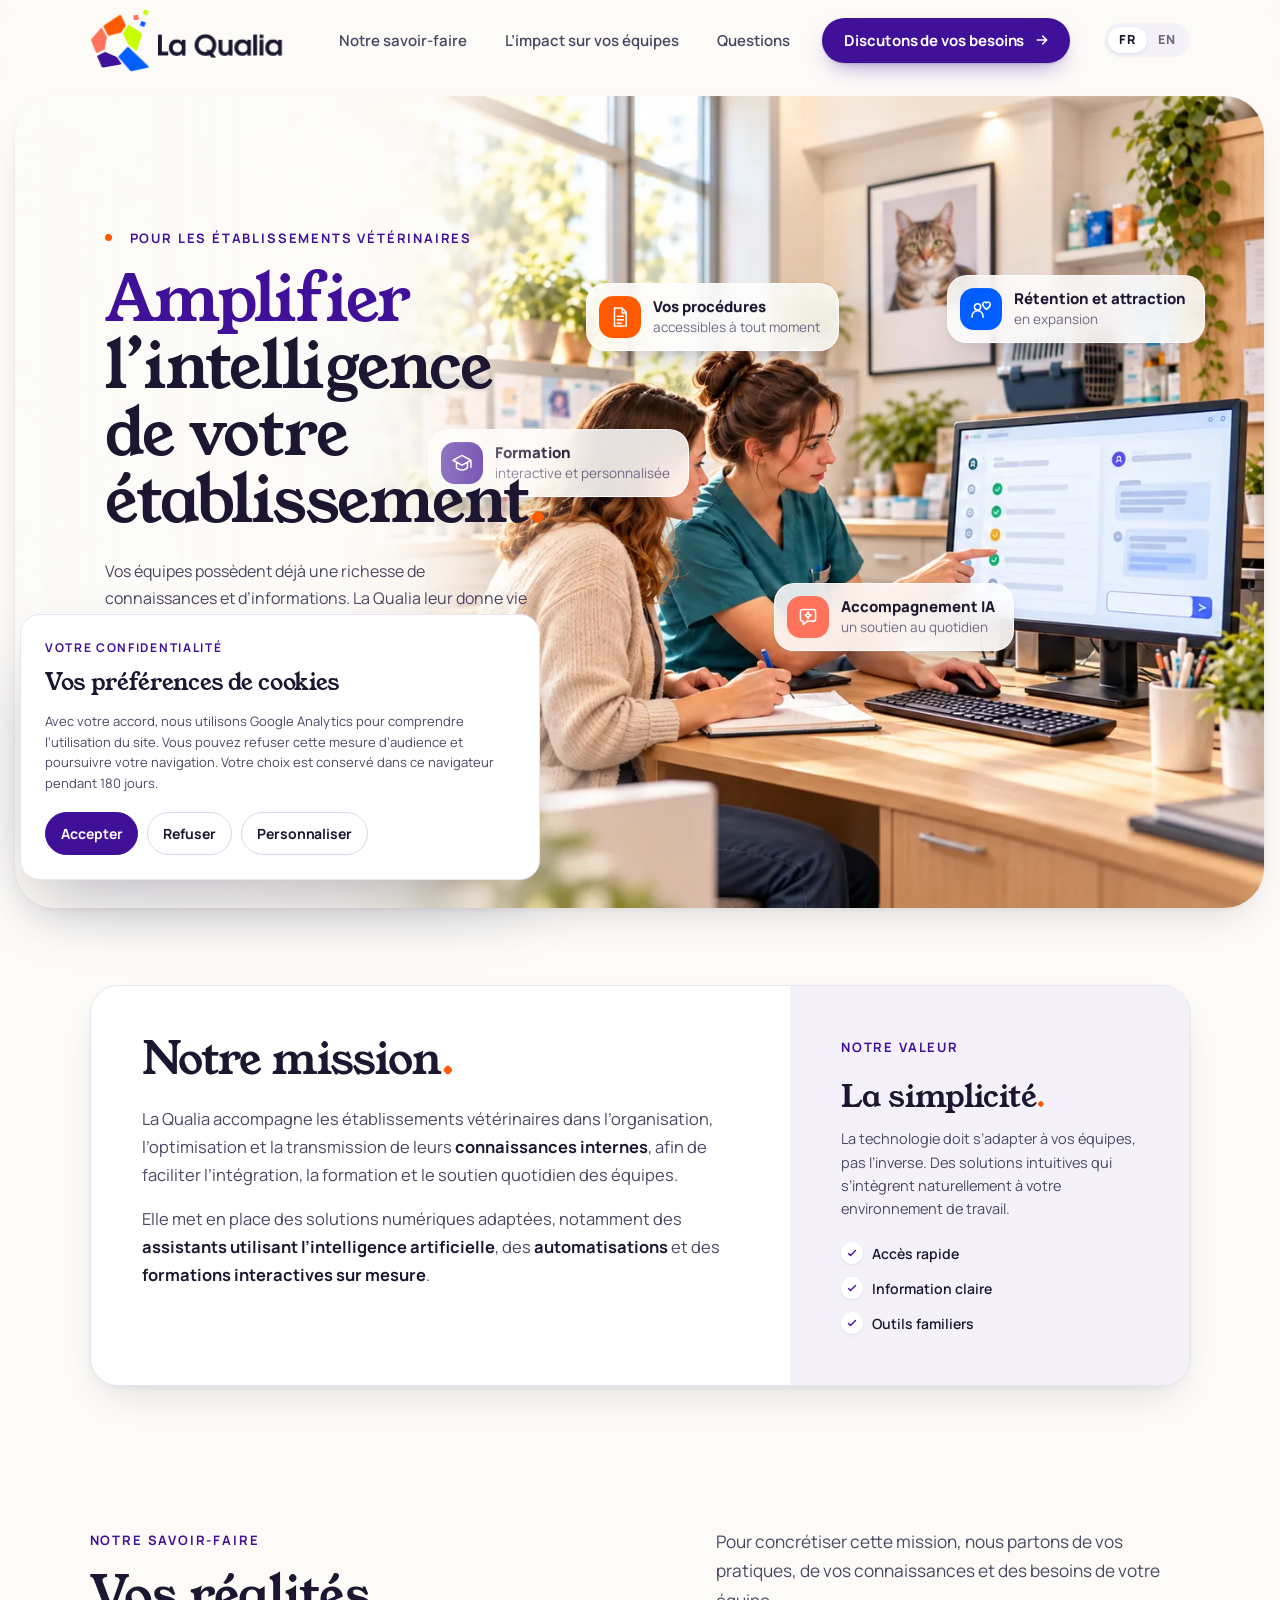
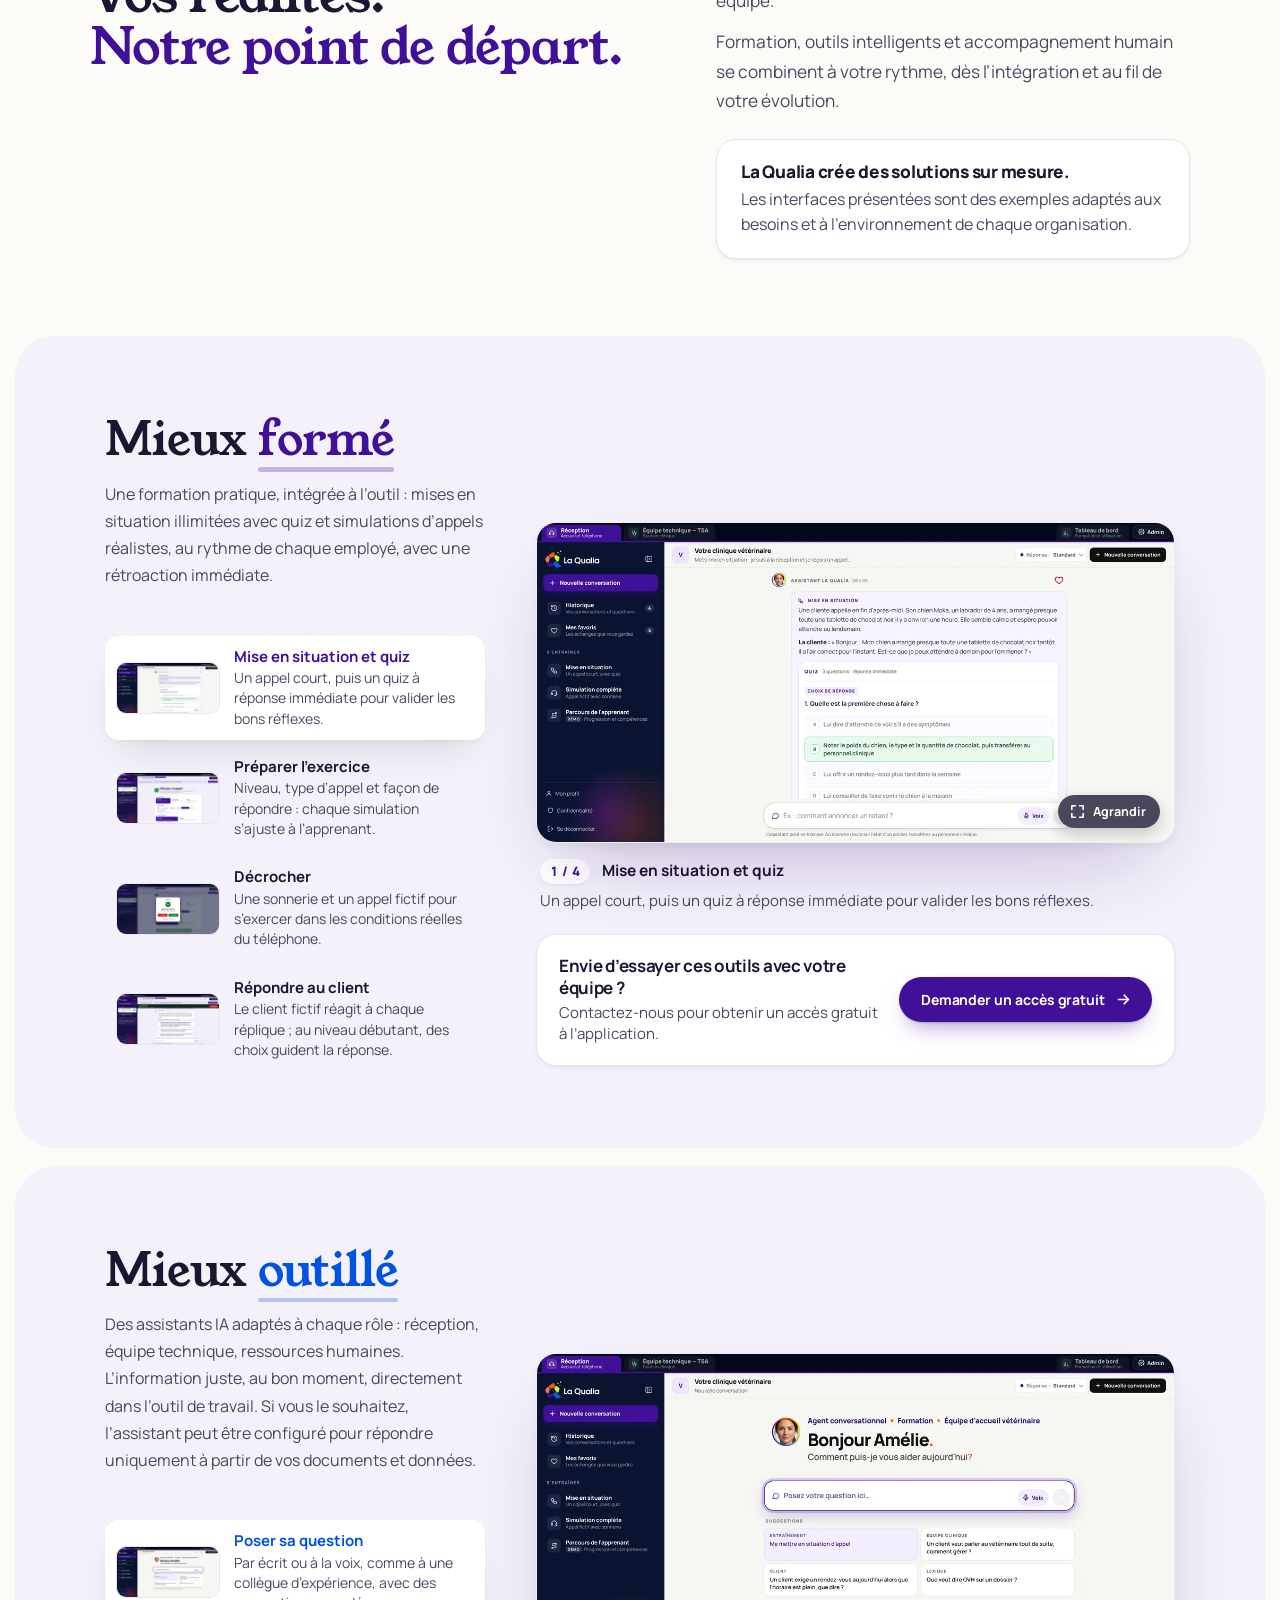
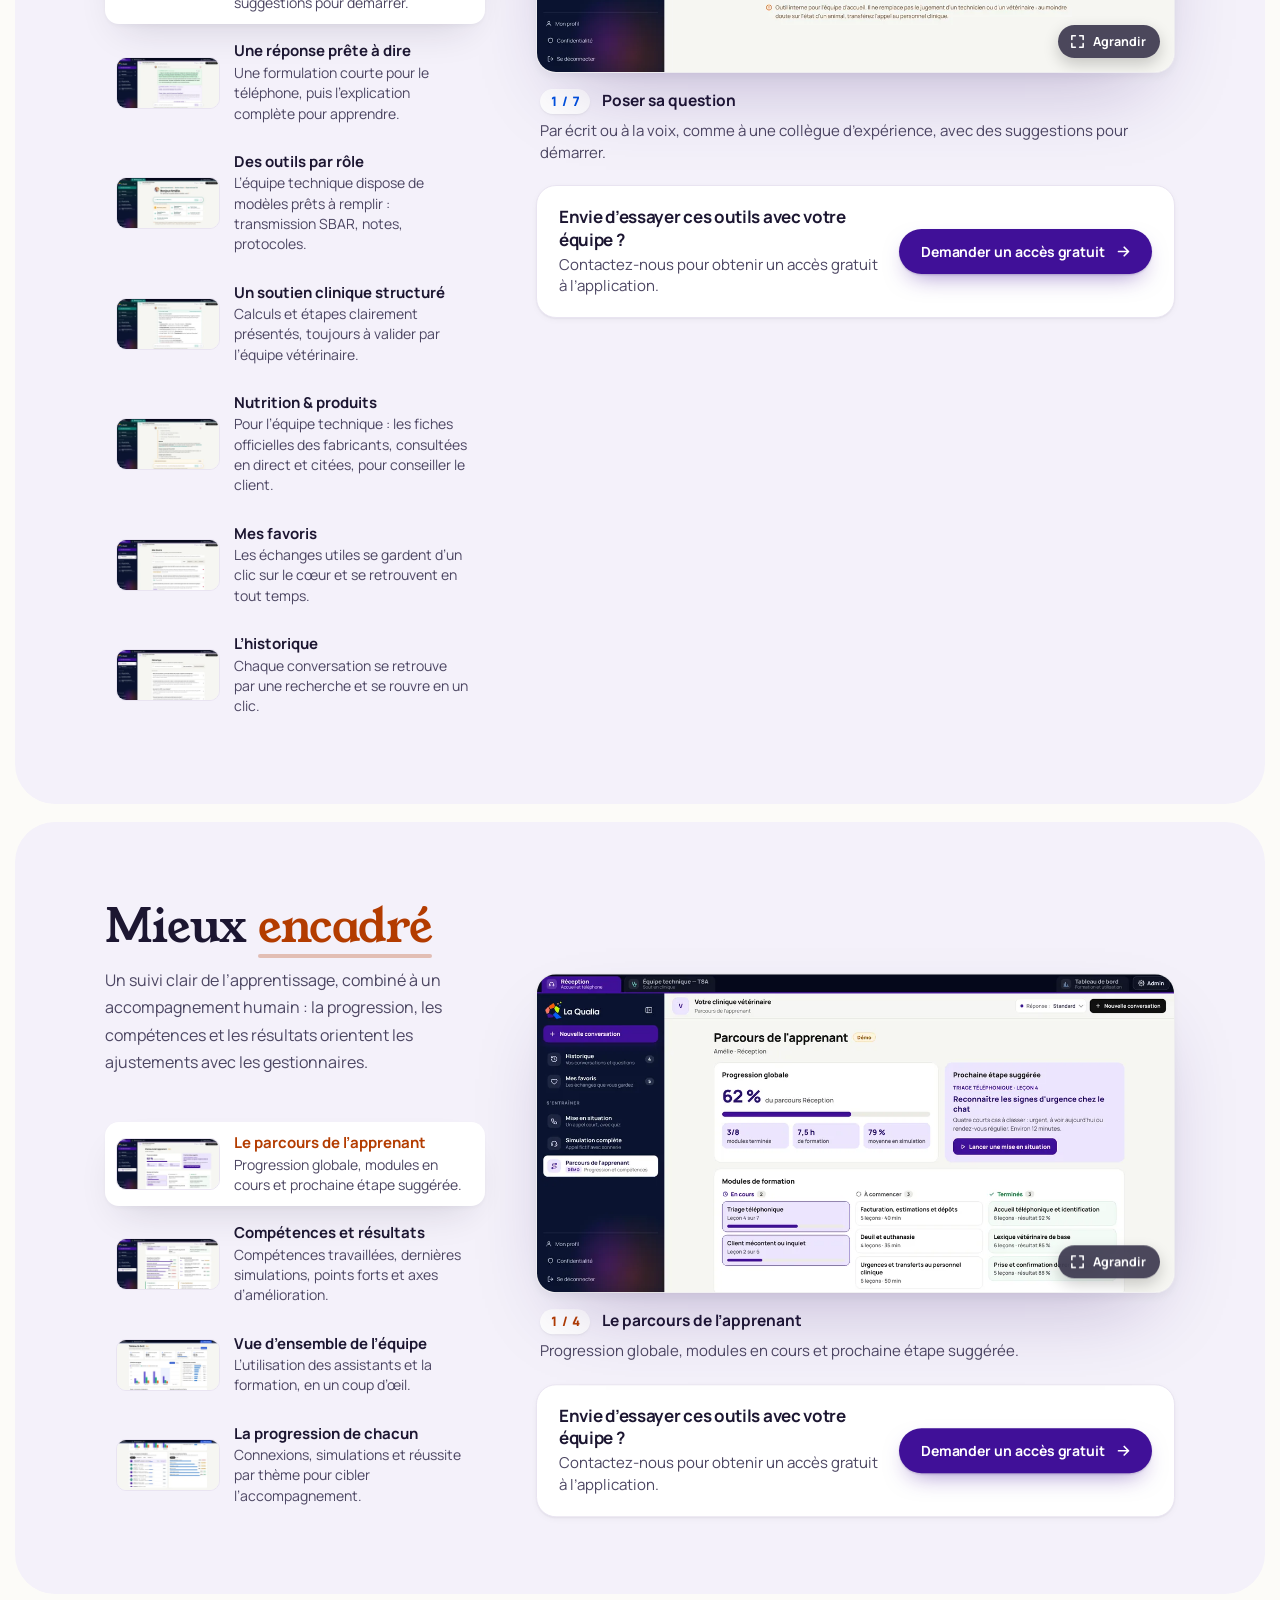
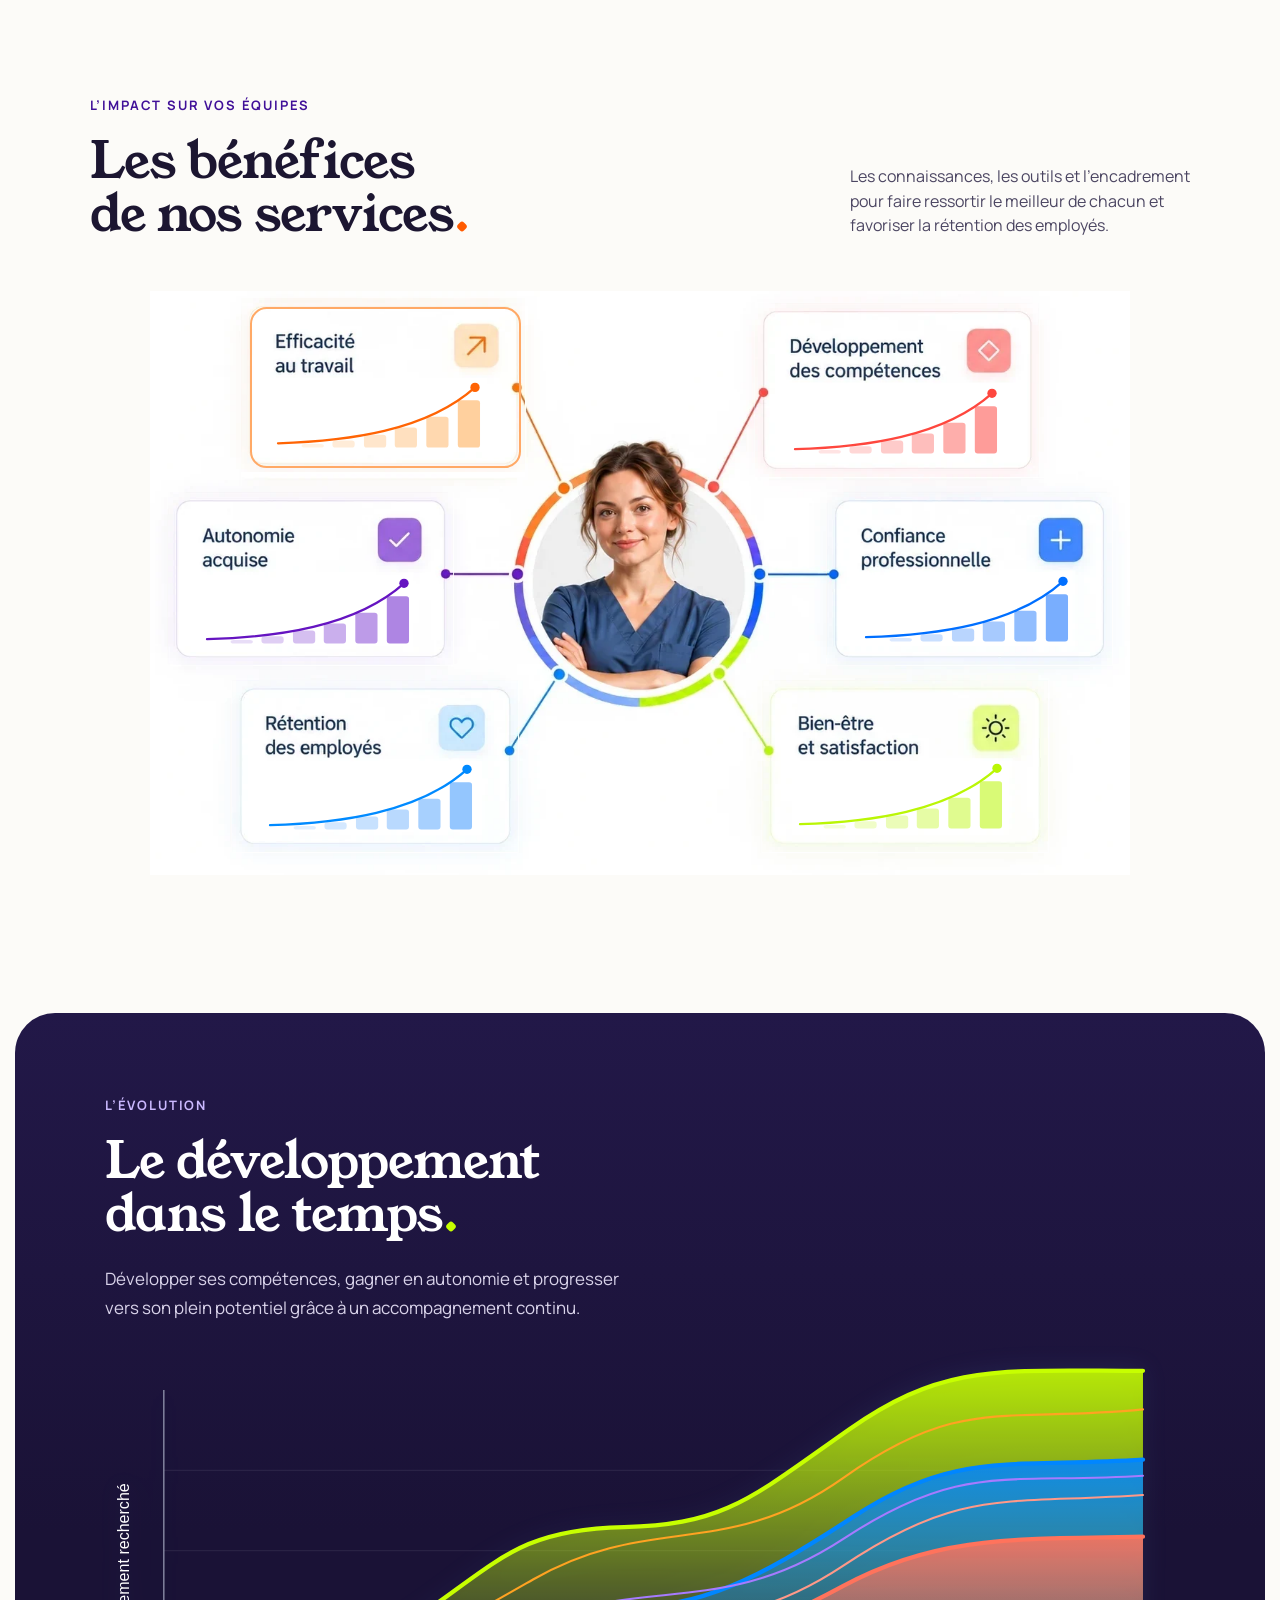
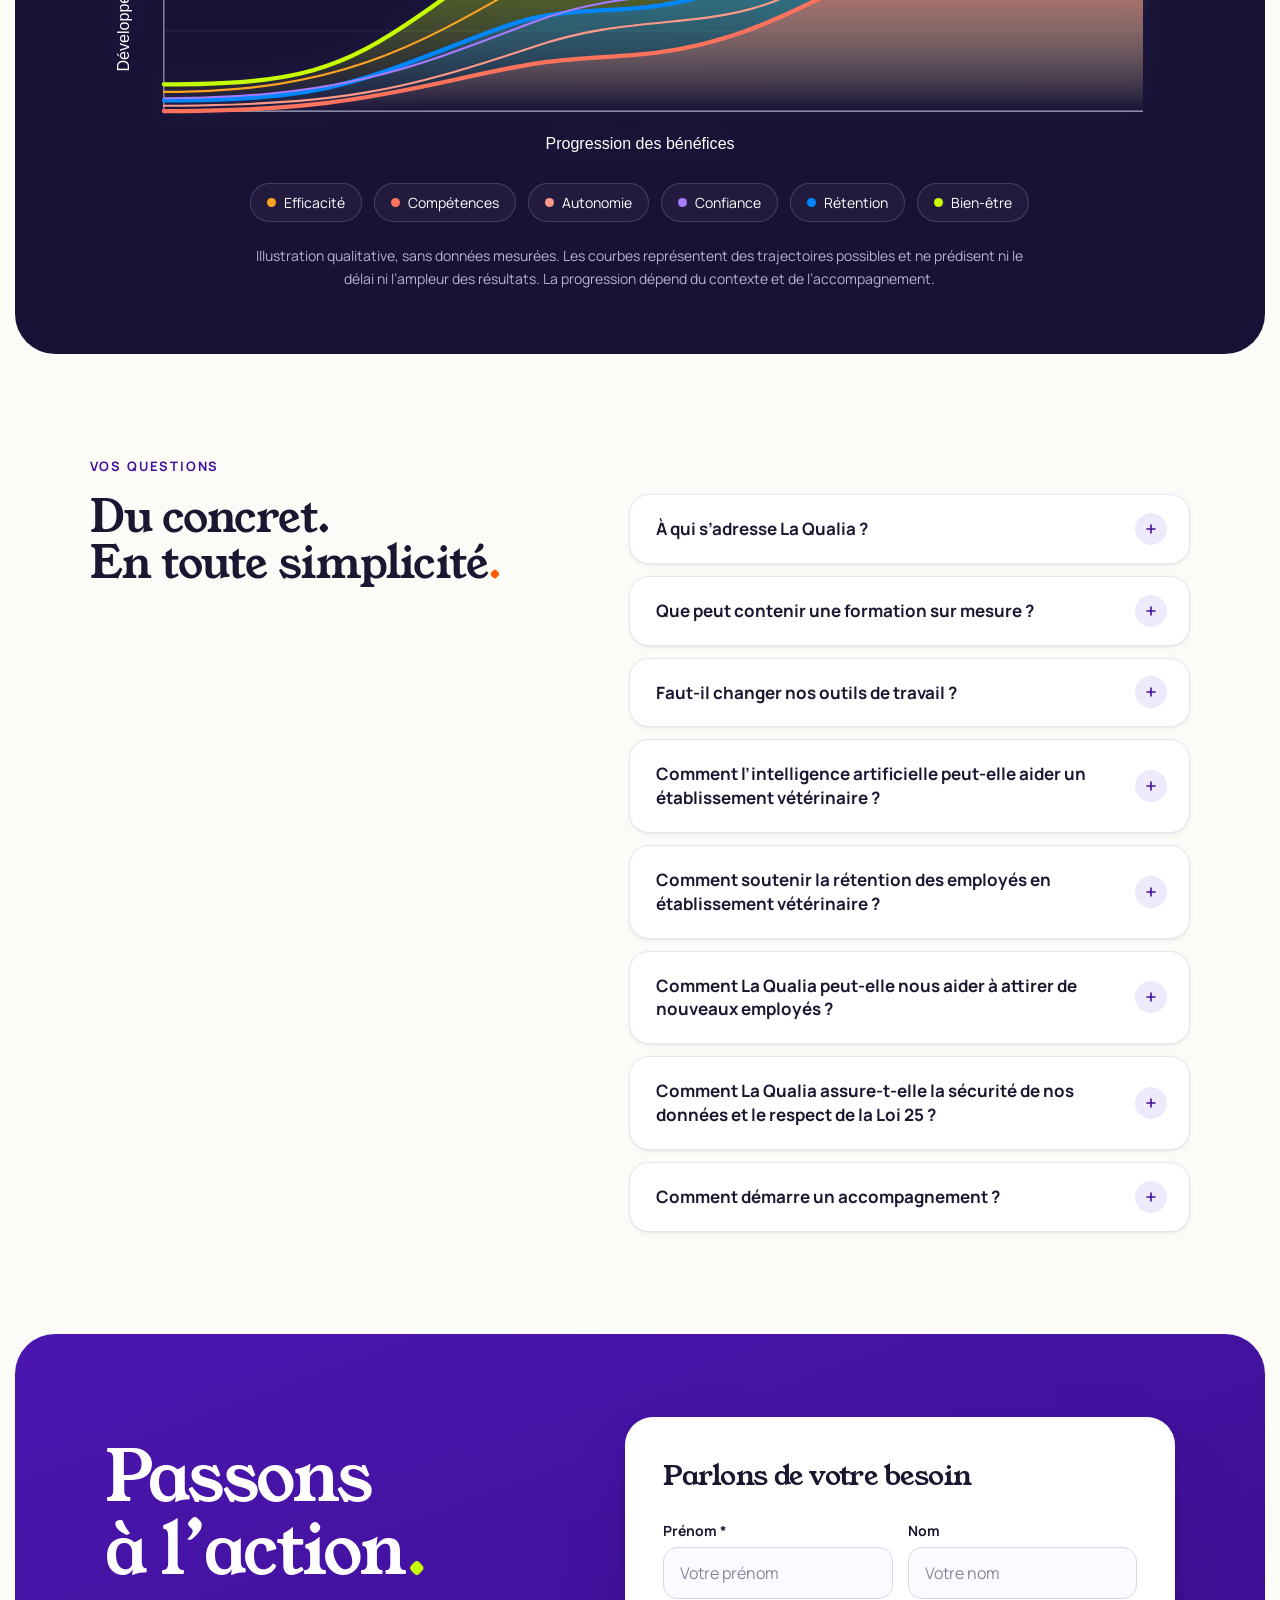
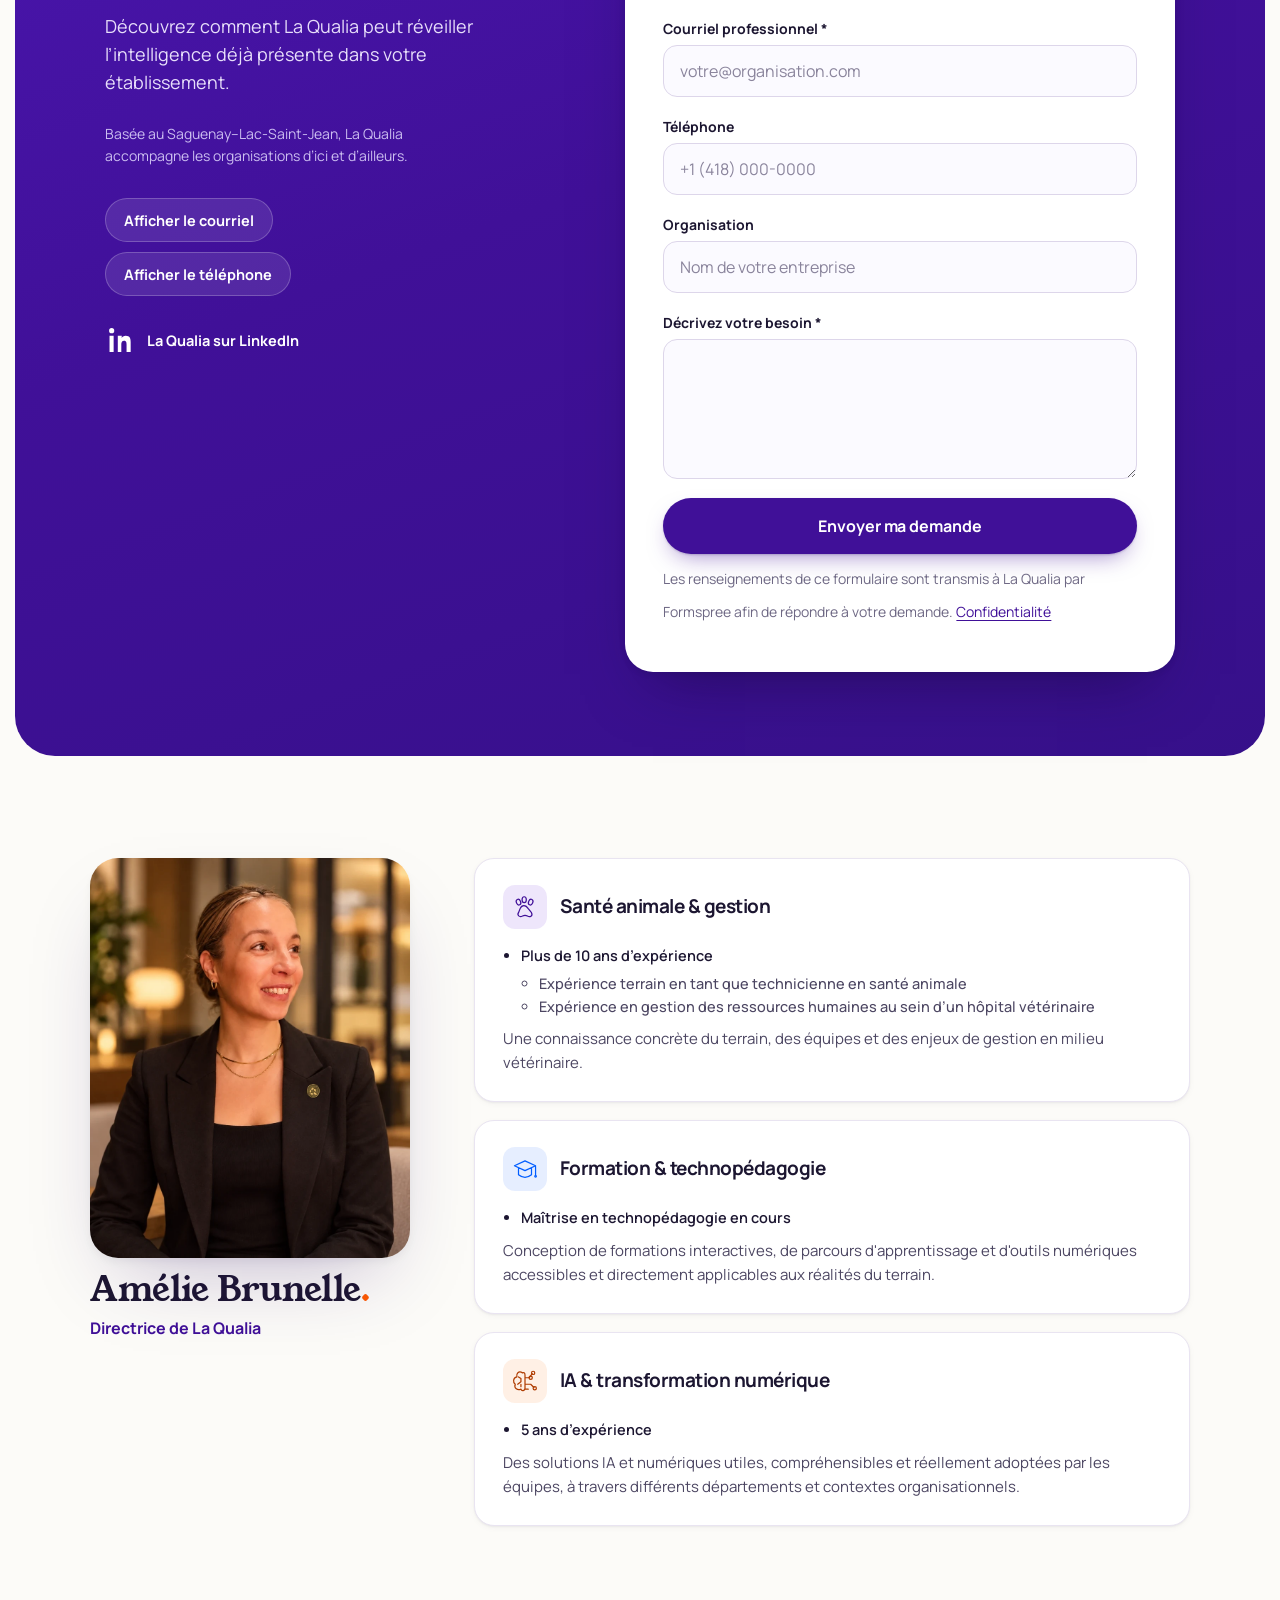
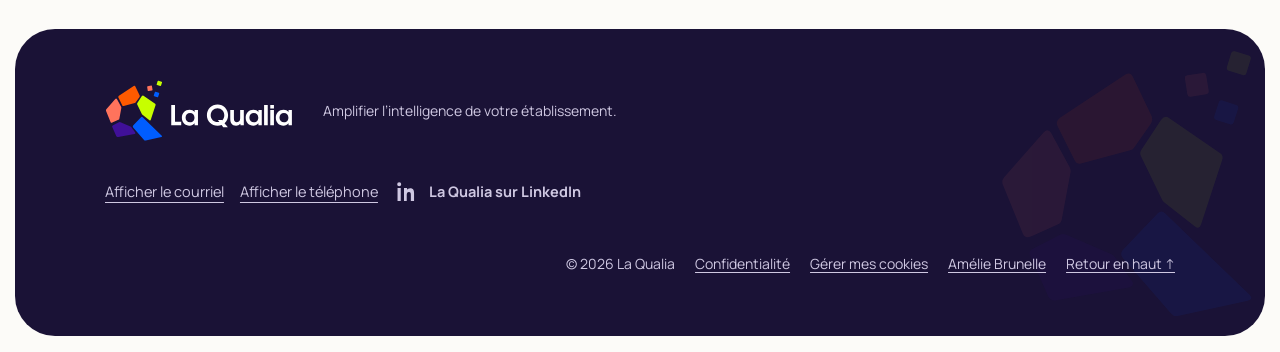
==== commit 04c298e0: "Refonte du site public, étape 2 : finitions et adaptatif Navigation sur une ligne de 901 à 1180 px, " ====
--- a/index.html
+++ b/index.html
@@ -6,7 +6,7 @@
 <meta name="description" content="Entreprise québécoise d’IA et de formation pour cliniques vétérinaires : assistants IA pour la réception et les TSA, formation sur mesure et rétention du personnel.">
 <meta name="theme-color" content="#f6f6f2"><link rel="canonical" href="https://laqualia.com/"><link rel="alternate" hreflang="fr-CA" href="https://laqualia.com/"><link rel="alternate" hreflang="en-CA" href="https://laqualia.com/en/"><link rel="alternate" hreflang="x-default" href="https://laqualia.com/">
 <meta property="og:locale" content="fr_CA"><meta property="og:locale:alternate" content="en_CA"><meta property="og:type" content="website"><meta property="og:url" content="https://laqualia.com/"><meta property="og:image" content="https://laqualia.com/assets/partage.png"><meta name="twitter:card" content="summary_large_image"><meta name="robots" content="index,follow,max-image-preview:large,max-snippet:-1"><meta property="og:site_name" content="La Qualia"><meta property="og:title" content="IA et formation pour cliniques vétérinaires au Québec | La Qualia"><meta property="og:description" content="Entreprise québécoise d’IA et de formation pour cliniques vétérinaires : assistants IA pour la réception et les TSA, formation sur mesure et rétention du personnel."><meta property="og:image:width" content="1200"><meta property="og:image:height" content="630"><meta property="og:image:alt" content="La Qualia : formation, intelligence artificielle et accompagnement humain pour établissements vétérinaires"><meta name="twitter:title" content="IA et formation pour cliniques vétérinaires au Québec | La Qualia"><meta name="twitter:description" content="Entreprise québécoise d’IA et de formation pour cliniques vétérinaires : assistants IA pour la réception et les TSA, formation sur mesure et rétention du personnel."><meta name="twitter:image" content="https://laqualia.com/assets/partage.png"><meta name="twitter:image:alt" content="La Qualia : formation, intelligence artificielle et accompagnement humain pour établissements vétérinaires">
-<link rel="icon" href="assets/favicon.svg?v=qfacette" type="image/svg+xml"><link rel="icon" href="assets/favicon.ico" sizes="any"><link rel="apple-touch-icon" href="assets/apple-touch-icon.png"><link rel="preconnect" href="https://fonts.googleapis.com"><link rel="preconnect" href="https://fonts.gstatic.com" crossorigin><link href="https://fonts.googleapis.com/css2?family=Young+Serif&family=Manrope:wght@400;500;600;700;800&display=swap" rel="stylesheet"><link rel="stylesheet" href="styles.css?v=20261022-mob2"><link rel="stylesheet" href="site.css?v=20261026-r1"><script src="app.js?v=20261019-lev" defer></script><script src="leviers.js?v=20261022-cap" defer></script><script src="analytics.js?v=20261012-audit" defer></script>
+<link rel="icon" href="assets/favicon.svg?v=qfacette" type="image/svg+xml"><link rel="icon" href="assets/favicon.ico" sizes="any"><link rel="apple-touch-icon" href="assets/apple-touch-icon.png"><link rel="preconnect" href="https://fonts.googleapis.com"><link rel="preconnect" href="https://fonts.gstatic.com" crossorigin><link href="https://fonts.googleapis.com/css2?family=Young+Serif&family=Manrope:wght@400;500;600;700;800&display=swap" rel="stylesheet"><link rel="stylesheet" href="styles.css?v=20261022-mob2"><link rel="stylesheet" href="site.css?v=20261026-r2"><script src="app.js?v=20261019-lev" defer></script><script src="leviers.js?v=20261022-cap" defer></script><script src="analytics.js?v=20261012-audit" defer></script>
 <script type="application/ld+json">{"@context":"https://schema.org","@graph":[{"@type":"Organization","@id":"https://laqualia.com/#organisation","name":"La Qualia","url":"https://laqualia.com/","logo":"https://laqualia.com/assets/logo-clair.png","image":"https://laqualia.com/assets/partage.png","description":"Entreprise québécoise d’IA et de formation pour cliniques vétérinaires : assistants IA pour la réception et les TSA, formation sur mesure et rétention du personnel.","knowsAbout":["établissements vétérinaires","intelligence artificielle","formation sur mesure","formation interactive","rétention des employés","transformation numérique","intégration des employés","transmission des connaissances"],"founder":{"@id":"https://laqualia.com/#amelie-brunelle"},"sameAs":["https://www.linkedin.com/company/la-qualia/about/?viewAsMember=true"],"areaServed":{"@type":"Country","name":"Canada"},"knowsLanguage":["fr-CA","en-CA"]},{"@type":"Person","@id":"https://laqualia.com/#amelie-brunelle","name":"Amélie Brunelle","jobTitle":"Directrice","image":"https://laqualia.com/assets/amelie-brunelle.webp","worksFor":{"@id":"https://laqualia.com/#organisation"},"knowsAbout":["santé animale","gestion en milieu vétérinaire","formation et technopédagogie","intelligence artificielle","transformation numérique"]},{"@type":"WebSite","@id":"https://laqualia.com/#site","url":"https://laqualia.com/","name":"La Qualia","inLanguage":"fr-CA","publisher":{"@id":"https://laqualia.com/#organisation"}},{"@type":"WebPage","@id":"https://laqualia.com/#page","url":"https://laqualia.com/","name":"IA et formation pour cliniques vétérinaires au Québec | La Qualia","description":"Entreprise québécoise d’IA et de formation pour cliniques vétérinaires : assistants IA pour la réception et les TSA, formation sur mesure et rétention du personnel.","inLanguage":"fr-CA","isPartOf":{"@id":"https://laqualia.com/#site"},"about":{"@id":"https://laqualia.com/#service"},"primaryImageOfPage":{"@type":"ImageObject","url":"https://laqualia.com/assets/hero-veterinaire.webp"},"keywords":"entreprise IA vétérinaire, intelligence artificielle clinique vétérinaire, formation vétérinaire, formation réceptionniste clinique vétérinaire, formation TSA, assistant IA vétérinaire, établissements vétérinaires, Québec, rétention des employés, transformation numérique"},{"@type":"Service","@id":"https://laqualia.com/#service","name":"Formation, intelligence artificielle et accompagnement des établissements vétérinaires","serviceType":"Formation sur mesure, assistants utilisant l’intelligence artificielle, automatisations et accompagnement humain","provider":{"@id":"https://laqualia.com/#organisation"},"audience":{"@type":"Audience","audienceType":"Établissements vétérinaires, gestionnaires et employés"},"description":"Des parcours de formation personnalisés, des accompagnants utilisant l’intelligence artificielle adaptés aux rôles et un suivi humain structuré pour soutenir l’intégration, la rétention des employés et la transformation numérique des établissements vétérinaires.","hasOfferCatalog":{"@type":"OfferCatalog","name":"Mieux formé, mieux outillé, mieux encadré","itemListElement":[{"@type":"Offer","itemOffered":{"@type":"Service","name":"Mieux formé : formation interactive sur mesure","description":"Portail de formation personnalisé, quiz interactifs, mises en situation et suivi de progression pour les gestionnaires."}},{"@type":"Offer","itemOffered":{"@type":"Service","name":"Mieux outillé : assistants utilisant l’intelligence artificielle","description":"Accompagnants adaptés à chaque rôle donnant accès à l’information et aux procédures au bon moment, avec des automatisations."}},{"@type":"Offer","itemOffered":{"@type":"Service","name":"Mieux encadré : suivi humain structuré","description":"Recueil de l’expérience des employés, analyse des besoins et ajustements en continu avec les gestionnaires."}}]},"areaServed":{"@type":"Country","name":"Canada"}},{"@type":"FAQPage","@id":"https://laqualia.com/#faq","inLanguage":"fr-CA","mainEntity":[{"@type":"Question","name":"À qui s’adresse La Qualia ?","acceptedAnswer":{"@type":"Answer","text":"Aux établissements vétérinaires qui souhaitent améliorer l’intégration, la formation et le soutien quotidien de leurs employés, tout en facilitant le travail des gestionnaires. Les solutions sont adaptées aux rôles, aux besoins et aux pratiques de chaque établissement."}},{"@type":"Question","name":"Que peut contenir une formation sur mesure ?","acceptedAnswer":{"@type":"Answer","text":"Des formations interactives conçues à partir de vos connaissances et de vos procédures internes, adaptées aux besoins de votre établissement : processus de travail, service à la clientèle, fonctionnement des urgences et bien plus. Chaque formation peut intégrer des quiz, des mises en situation et des activités interactives, avec un suivi statistique permettant aux gestionnaires de suivre la progression et les acquis des employés."}},{"@type":"Question","name":"Faut-il changer nos outils de travail ?","acceptedAnswer":{"@type":"Answer","text":"La Qualia privilégie une intégration dans votre environnement existant. Les possibilités et les contraintes techniques sont évaluées avant le déploiement pour limiter les nouvelles habitudes à adopter."}},{"@type":"Question","name":"Comment l’intelligence artificielle peut-elle aider un établissement vétérinaire ?","acceptedAnswer":{"@type":"Answer","text":"Des accompagnants utilisant l’intelligence artificielle donnent accès à l’information et aux procédures de votre établissement au moment où vos équipes en ont besoin, par exemple pour retrouver une procédure interne. Ils s’appuient sur vos contenus et ne remplacent pas le suivi humain, qui demeure une composante de la méthode : écoute des employés, analyse des besoins et ajustements avec les gestionnaires."}},{"@type":"Question","name":"Comment soutenir la rétention des employés en établissement vétérinaire ?","acceptedAnswer":{"@type":"Answer","text":"En soutenant l’intégration, le développement des compétences et l’engagement : un parcours de formation dès l’arrivée, des ressources accessibles au quotidien et un suivi humain qui recueille l’expérience des employés pour ajuster le soutien avec les gestionnaires. Ces bénéfices sont recherchés et suivis selon la réalité de votre établissement."}},{"@type":"Question","name":"Comment La Qualia peut-elle nous aider à attirer de nouveaux employés ?","acceptedAnswer":{"@type":"Answer","text":"Un établissement qui investit dans le développement de ses employés devient aussi plus attrayant pour les futurs candidats. En proposant une intégration structurée, des formations interactives et des outils accessibles au quotidien, vous montrez aux candidats qu’ils pourront apprendre, évoluer et se sentir soutenus dès leur arrivée. Un avantage concret pour vous démarquer comme employeur et favoriser la fidélisation de vos équipes."}},{"@type":"Question","name":"Comment La Qualia assure-t-elle la sécurité de nos données et le respect de la Loi 25 ?","acceptedAnswer":{"@type":"Answer","text":"La confidentialité de vos informations est une priorité. Chaque solution est conçue en tenant compte de votre environnement numérique, des accès autorisés et des exigences de la Loi 25. Nous privilégions l’utilisation de vos outils existants et limitons le traitement des renseignements personnels et clients au strict nécessaire. Les mesures de sécurité et les responsabilités sont définies avec votre établissement avant le déploiement."}},{"@type":"Question","name":"Comment démarre un accompagnement ?","acceptedAnswer":{"@type":"Answer","text":"Un échange permet de comprendre vos besoins, vos rôles et vos ressources existantes. Les composantes à déployer sont ensuite définies selon votre réalité, avec un suivi après leur mise en place."}}]}]}</script>
 </head>
 <body>
--- a/site.css
+++ b/site.css
@@ -90,6 +90,21 @@
 .menu-toggle[aria-expanded=true] span[aria-hidden]{border-color:transparent}
 .menu-toggle[aria-expanded=true] span[aria-hidden]::after{top:2px;transform:rotate(45deg);box-shadow:none}
 .menu-toggle[aria-expanded=true] span[aria-hidden]::before{content:"";position:absolute;left:0;right:0;top:2px;height:2px;background:currentColor;transform:rotate(-45deg)}
+@media(min-width:901px){.header nav>a,.header nav>a.button.small{white-space:nowrap}}
+@media(min-width:901px) and (max-width:1180px){
+  .nav-wrap{gap:14px!important}
+  .header .brand svg{width:150px!important}
+  .header nav{gap:2px!important}
+  .header nav>a:not(.button){font-size:14px;padding:8px 10px}
+  .header nav>a.button.small{margin-left:6px;font-size:14px!important;padding:10px 14px 10px 16px!important;gap:8px!important}
+  .lang-switch .ls-cur,.lang-switch a{padding:6px 9px!important}
+}
+@media(min-width:901px) and (max-width:1000px){
+  .nav-wrap{width:calc(100% - 40px)!important;gap:10px!important}
+  .header .brand svg{width:132px!important}
+  .header nav>a:not(.button){font-size:13.5px;padding:8px 8px}
+  .header nav>a.button.small{font-size:13.5px!important;padding:10px 12px 10px 14px!important}
+}
 @media(max-width:900px){
   .nav-wrap{min-height:68px}
   .header nav{top:calc(100% + 1px)!important;margin:0 12px;left:0;right:0;border-radius:24px;background:#fff!important;border:1px solid var(--line)!important;box-shadow:var(--sh-3)!important;padding:12px!important;gap:4px!important}
@@ -231,7 +246,8 @@
 .faq-list details>p{padding:0 26px;color:var(--ink-2)!important}
 .faq-list details>p:last-child{padding-bottom:6px}
 
-@media(min-width:901px){.faq-layout>.section-title{position:sticky;top:120px;align-self:start}}
+@media(min-width:1001px){.faq-layout>.section-title{position:sticky;top:120px;align-self:start}}
+@media(max-width:1000px){.faq-layout{grid-template-columns:1fr!important;gap:28px!important}.faq-list summary{max-width:none}}
 
 /* ---------- Contact : panneau violet de marque ---------- */
 .contact-section{background:var(--brand) linear-gradient(160deg,#4b16b0 0,var(--brand) 45%,#36108a 100%)!important;color:#fff!important;margin:0 clamp(8px,1.2vw,20px);border-radius:var(--r-xl);padding:clamp(56px,6.5vw,104px) 0!important}
@@ -259,7 +275,8 @@
 /* ---------- Amélie Brunelle ---------- */
 .founder-section{padding-block:clamp(72px,8vw,128px)!important}
 .founder-photo-wrap>img{border-radius:var(--r-lg)!important;box-shadow:var(--sh-3)!important}
-.founder-photo-accent{background:var(--brand-soft)!important;border-radius:var(--r-lg)!important}
+.founder-photo-accent{display:none!important}
+.founder-photo-wrap{padding:0!important}
 .founder-heading>p:last-child{color:var(--brand)!important;font-weight:700}
 .founder-card{border:1px solid var(--line)!important;border-left-width:1px!important;border-radius:var(--r-md)!important;box-shadow:var(--sh-1);padding:26px 28px!important;transition:box-shadow .3s var(--ease),transform .3s var(--ease)}
 .founder-card:hover{box-shadow:var(--sh-2)}
@@ -277,6 +294,7 @@
 .footer-bleed .footer a:hover,.footer-bleed .footer .footer-link:hover,.footer-bleed .contact-reveal:hover{color:#fff!important}
 
 /* ---------- Fenêtres et préférences de cookies ---------- */
+dialog h2{font-family:var(--display);font-weight:400!important;letter-spacing:-.02em!important;color:var(--ink)}
 dialog{background:#fff!important;border-radius:var(--r-lg)!important;box-shadow:0 40px 100px -30px rgba(26,18,54,.5)!important}
 dialog::backdrop{background:rgba(26,18,54,.5)!important}
 .close-dialog{border-radius:50%;background:var(--mist)!important;width:40px!important;height:40px!important;font-size:24px!important;line-height:1;color:var(--ink)}
@@ -294,6 +312,12 @@
 .hx-card:hover strong,.hx-card:focus-visible strong{color:var(--ink)!important}
 .lq-cookie-required{font-size:12px!important;border-radius:var(--pill)!important;background:var(--mist)!important;color:var(--ink-2);padding:5px 10px!important}
 
+#lq-cookie-dialog input[type=checkbox]{-webkit-appearance:none;appearance:none;flex:none;width:46px!important;height:28px;min-width:46px;margin:0!important;padding:0!important;border:0!important;border-radius:var(--pill)!important;background:#d9d3e6!important;position:relative;cursor:pointer;box-shadow:none!important;transition:background-color .25s var(--ease)}
+#lq-cookie-dialog input[type=checkbox]::after{content:"";position:absolute;top:3px;left:3px;width:22px;height:22px;border-radius:50%;background:#fff;box-shadow:0 1px 3px rgba(28,22,49,.3);transition:transform .25s var(--ease)}
+#lq-cookie-dialog input[type=checkbox]:checked{background:var(--brand)!important}
+#lq-cookie-dialog input[type=checkbox]:checked::after{transform:translateX(18px)}
+#lq-cookie-dialog input[type=checkbox]:focus-visible{outline:2px solid var(--brand);outline-offset:3px}
+
 /* ---------- Mouvement : une seule entrée douce, au chargement du titre ---------- */
 @media(prefers-reduced-motion:no-preference){
   .hx-copy>*{animation:lqRise .9s var(--ease) both}
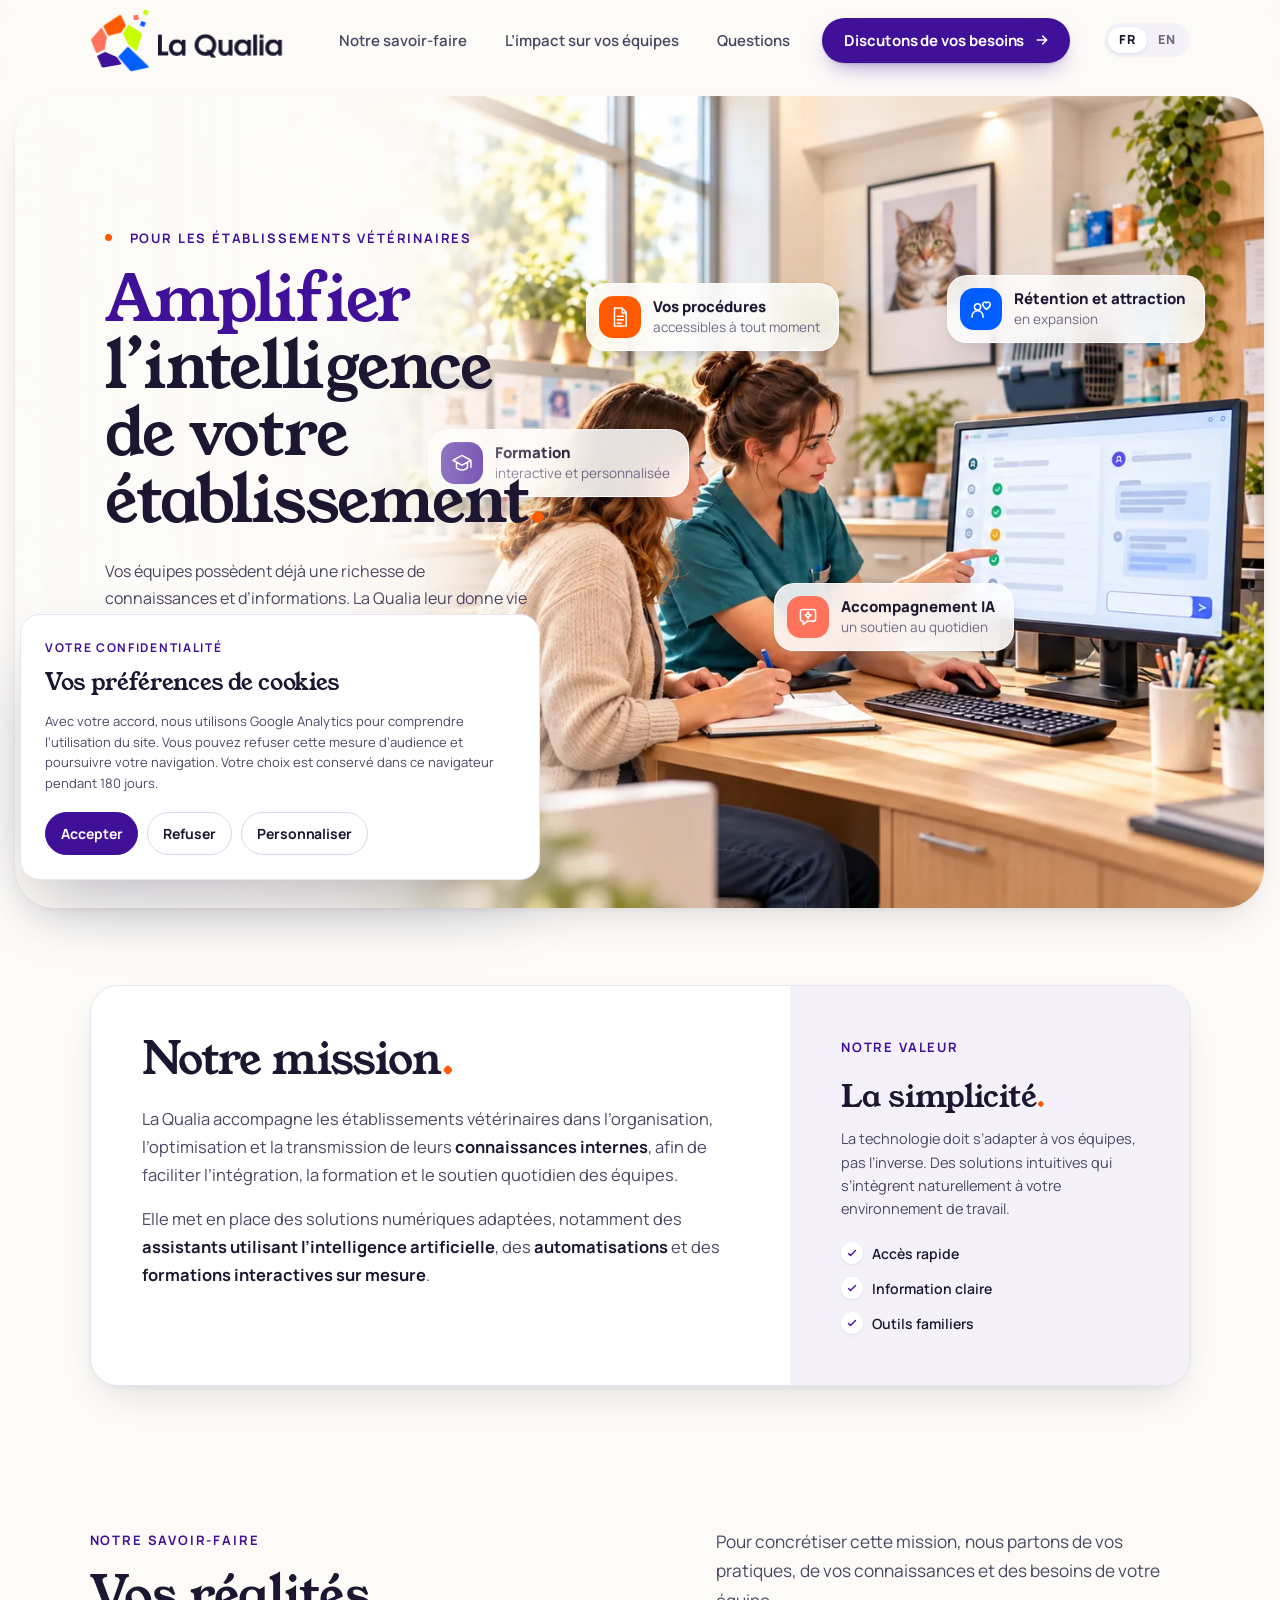
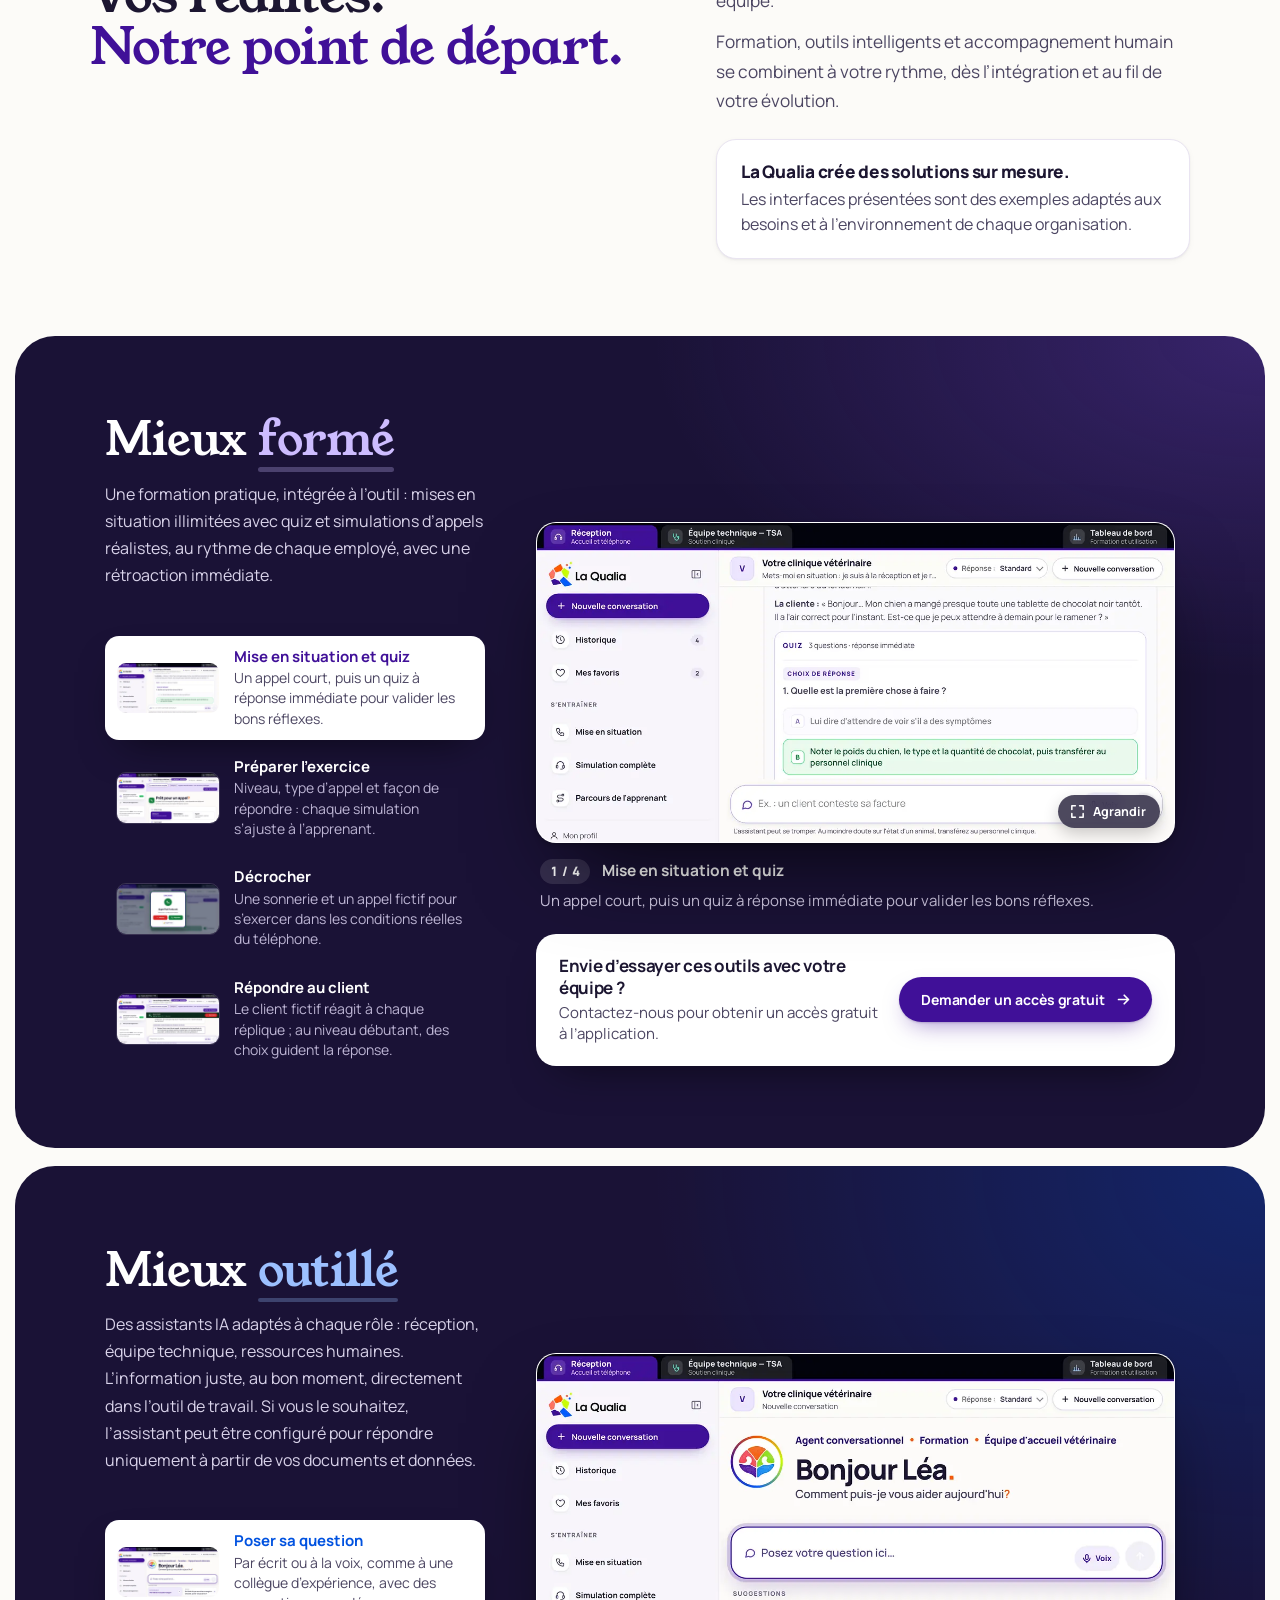
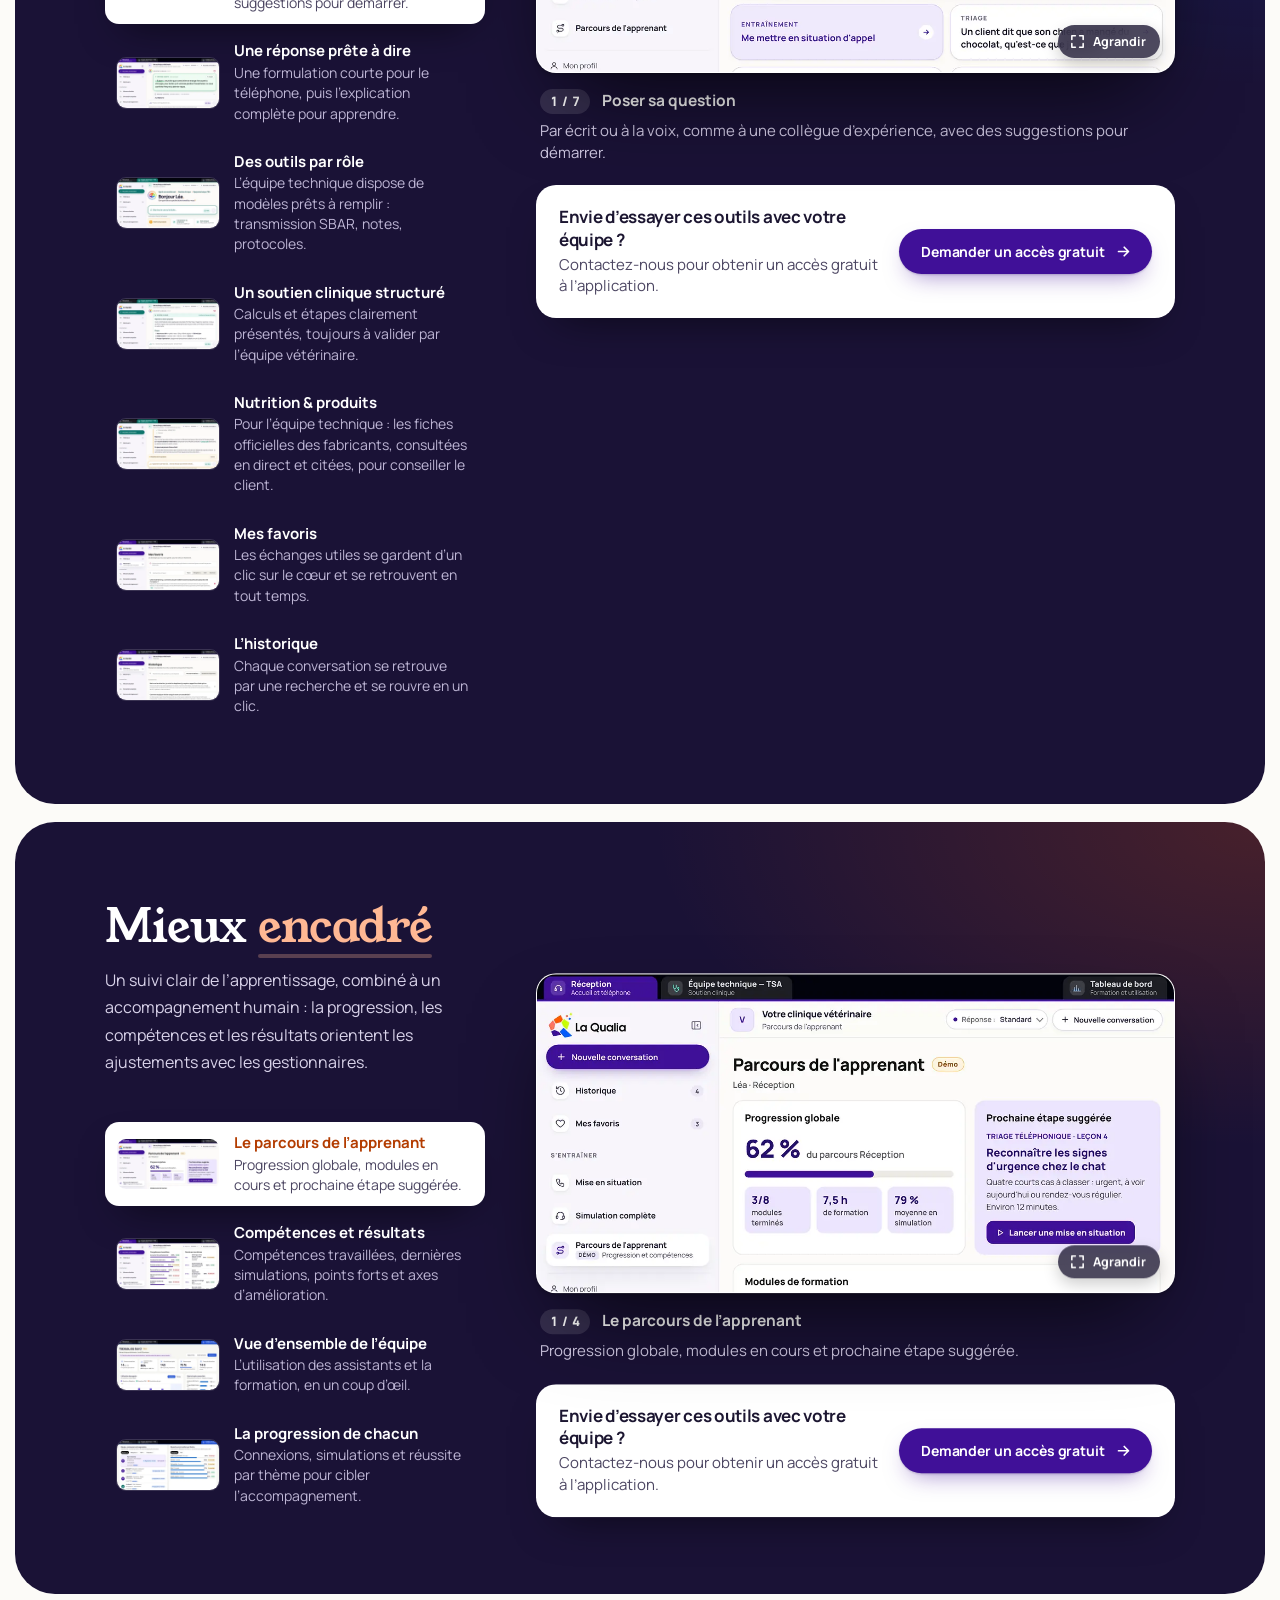
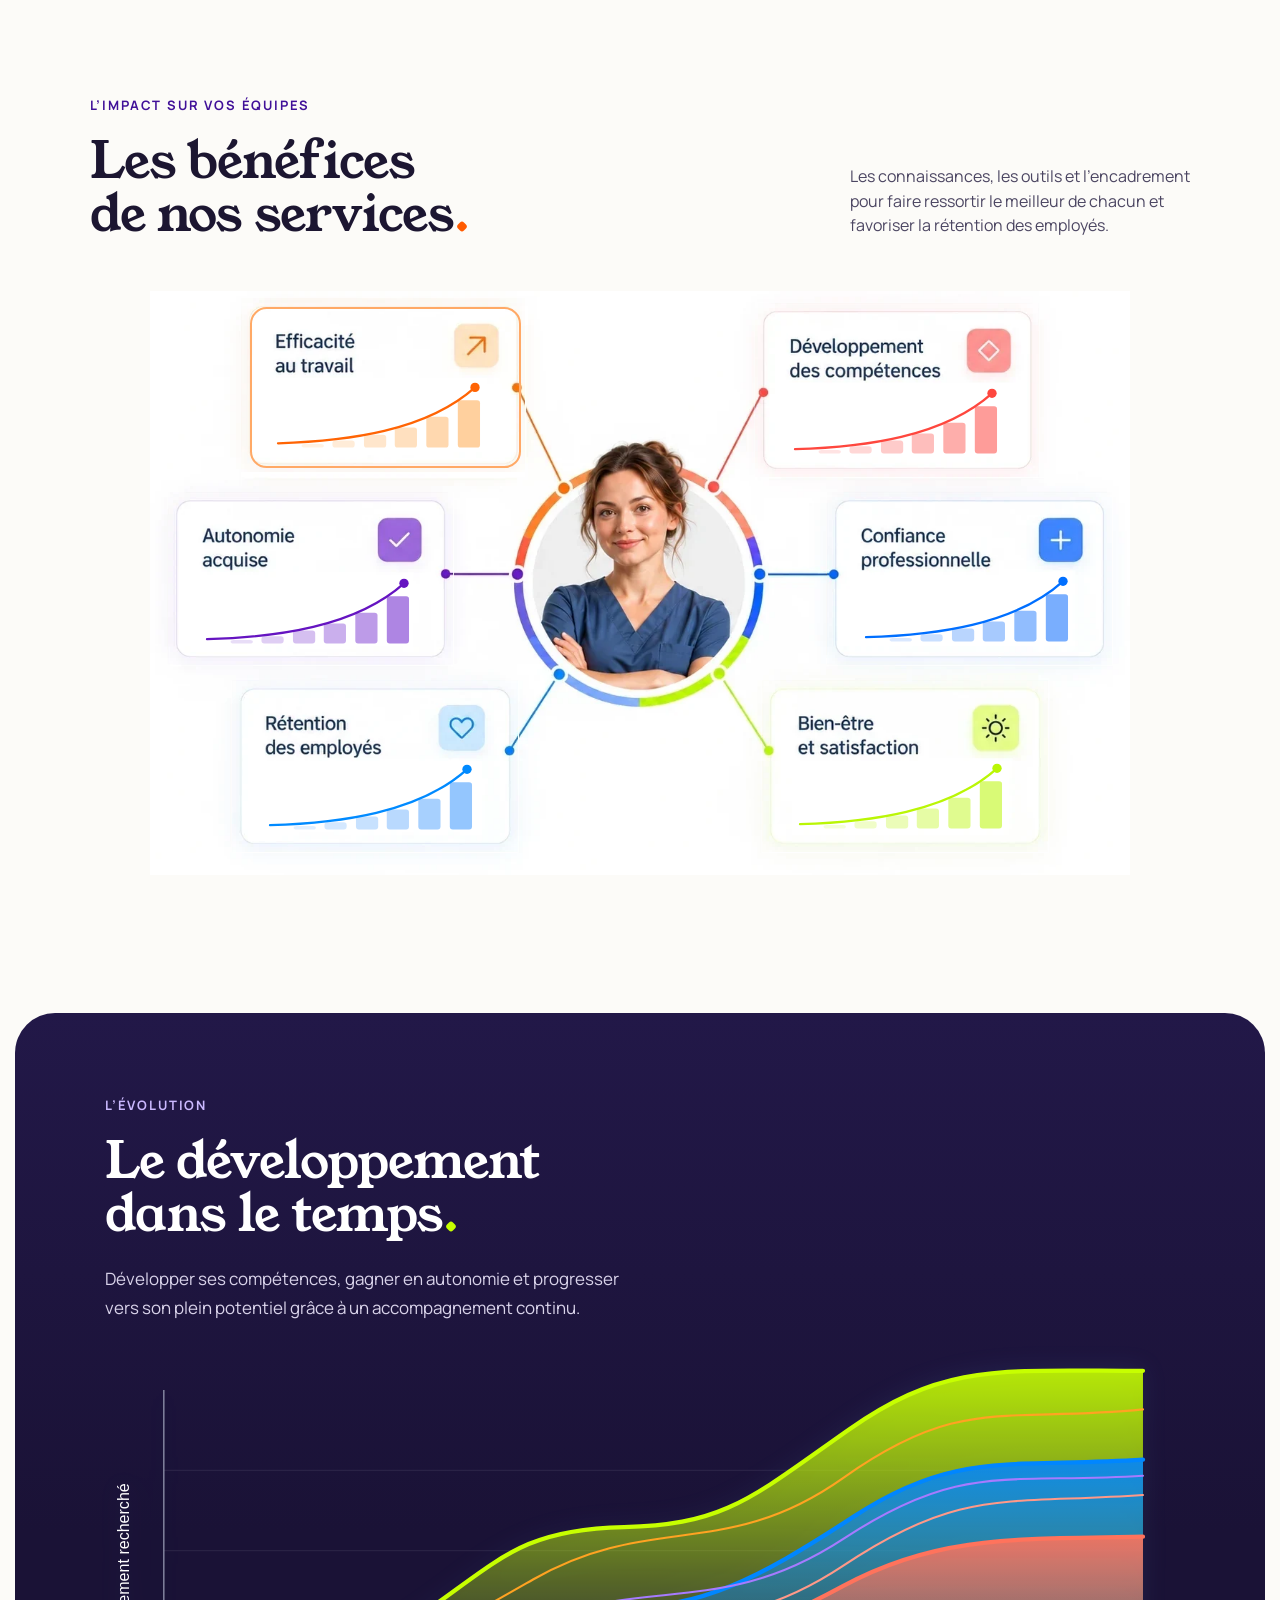
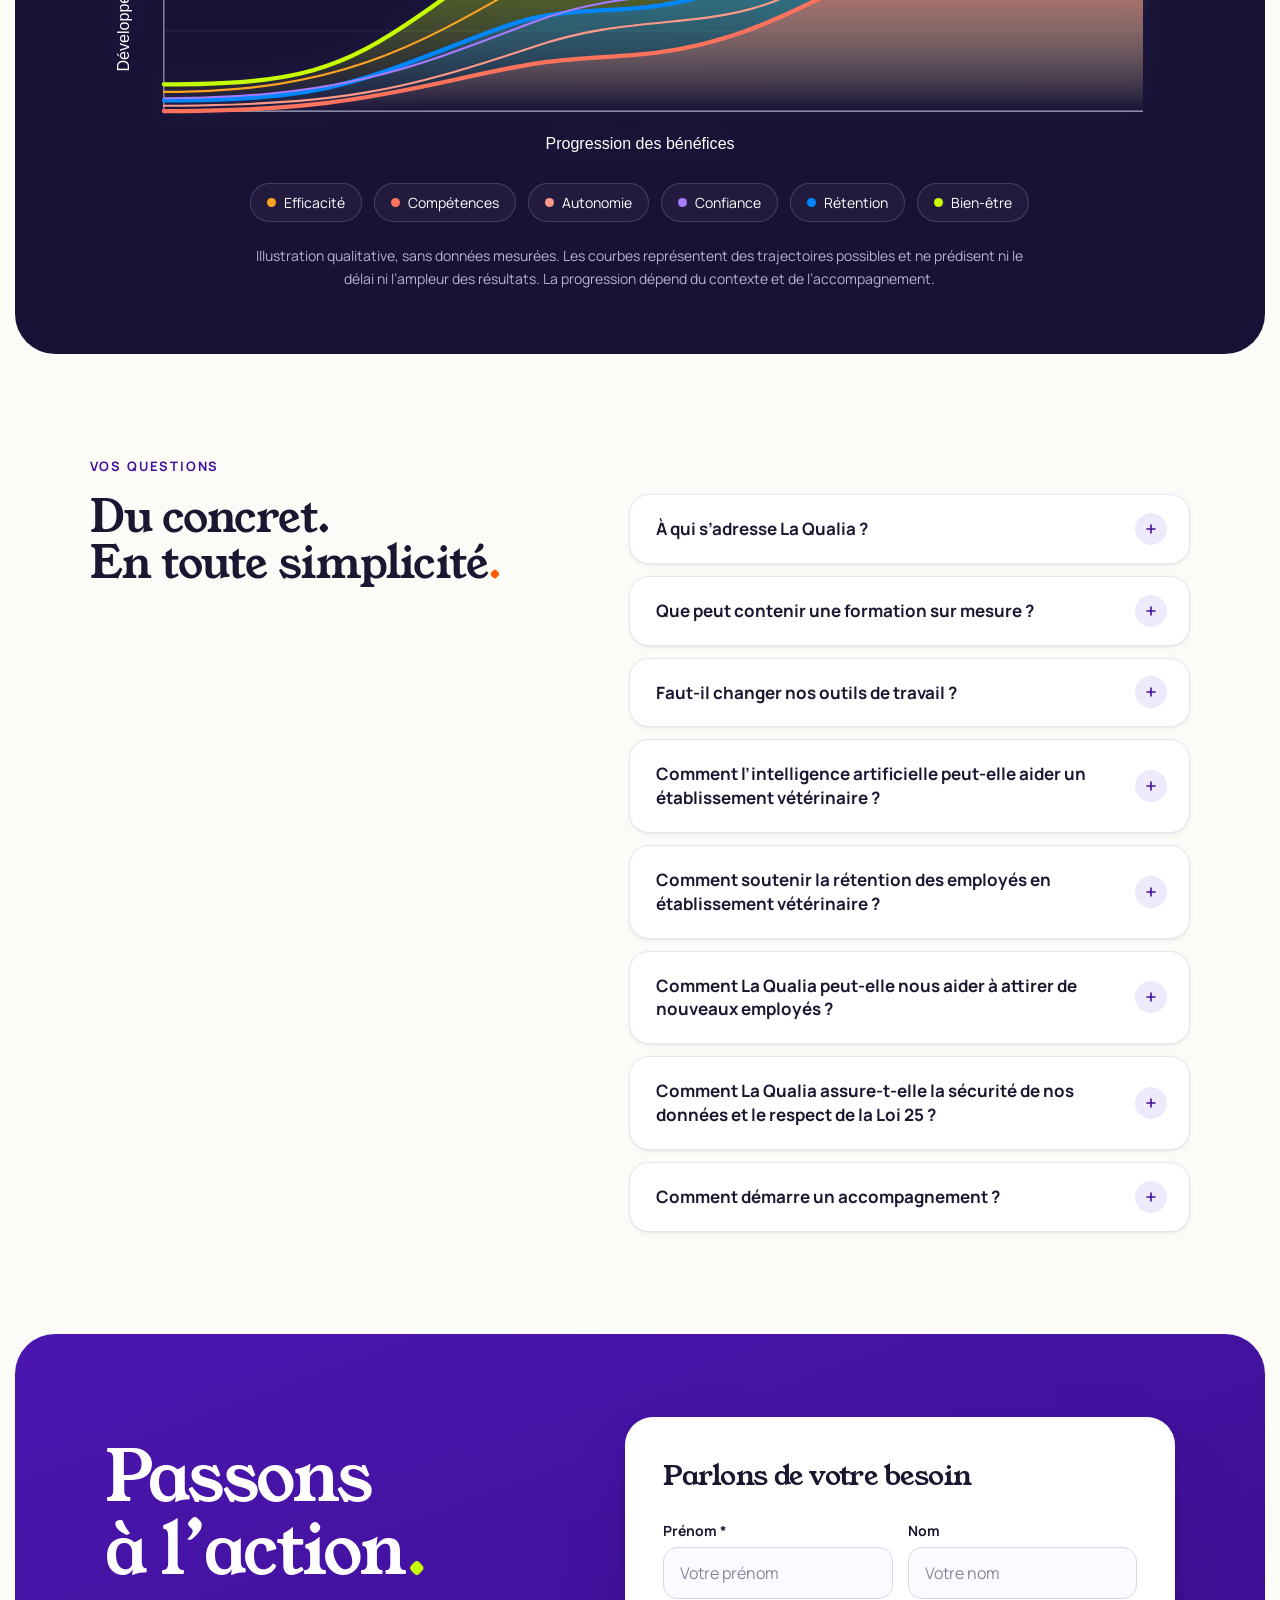
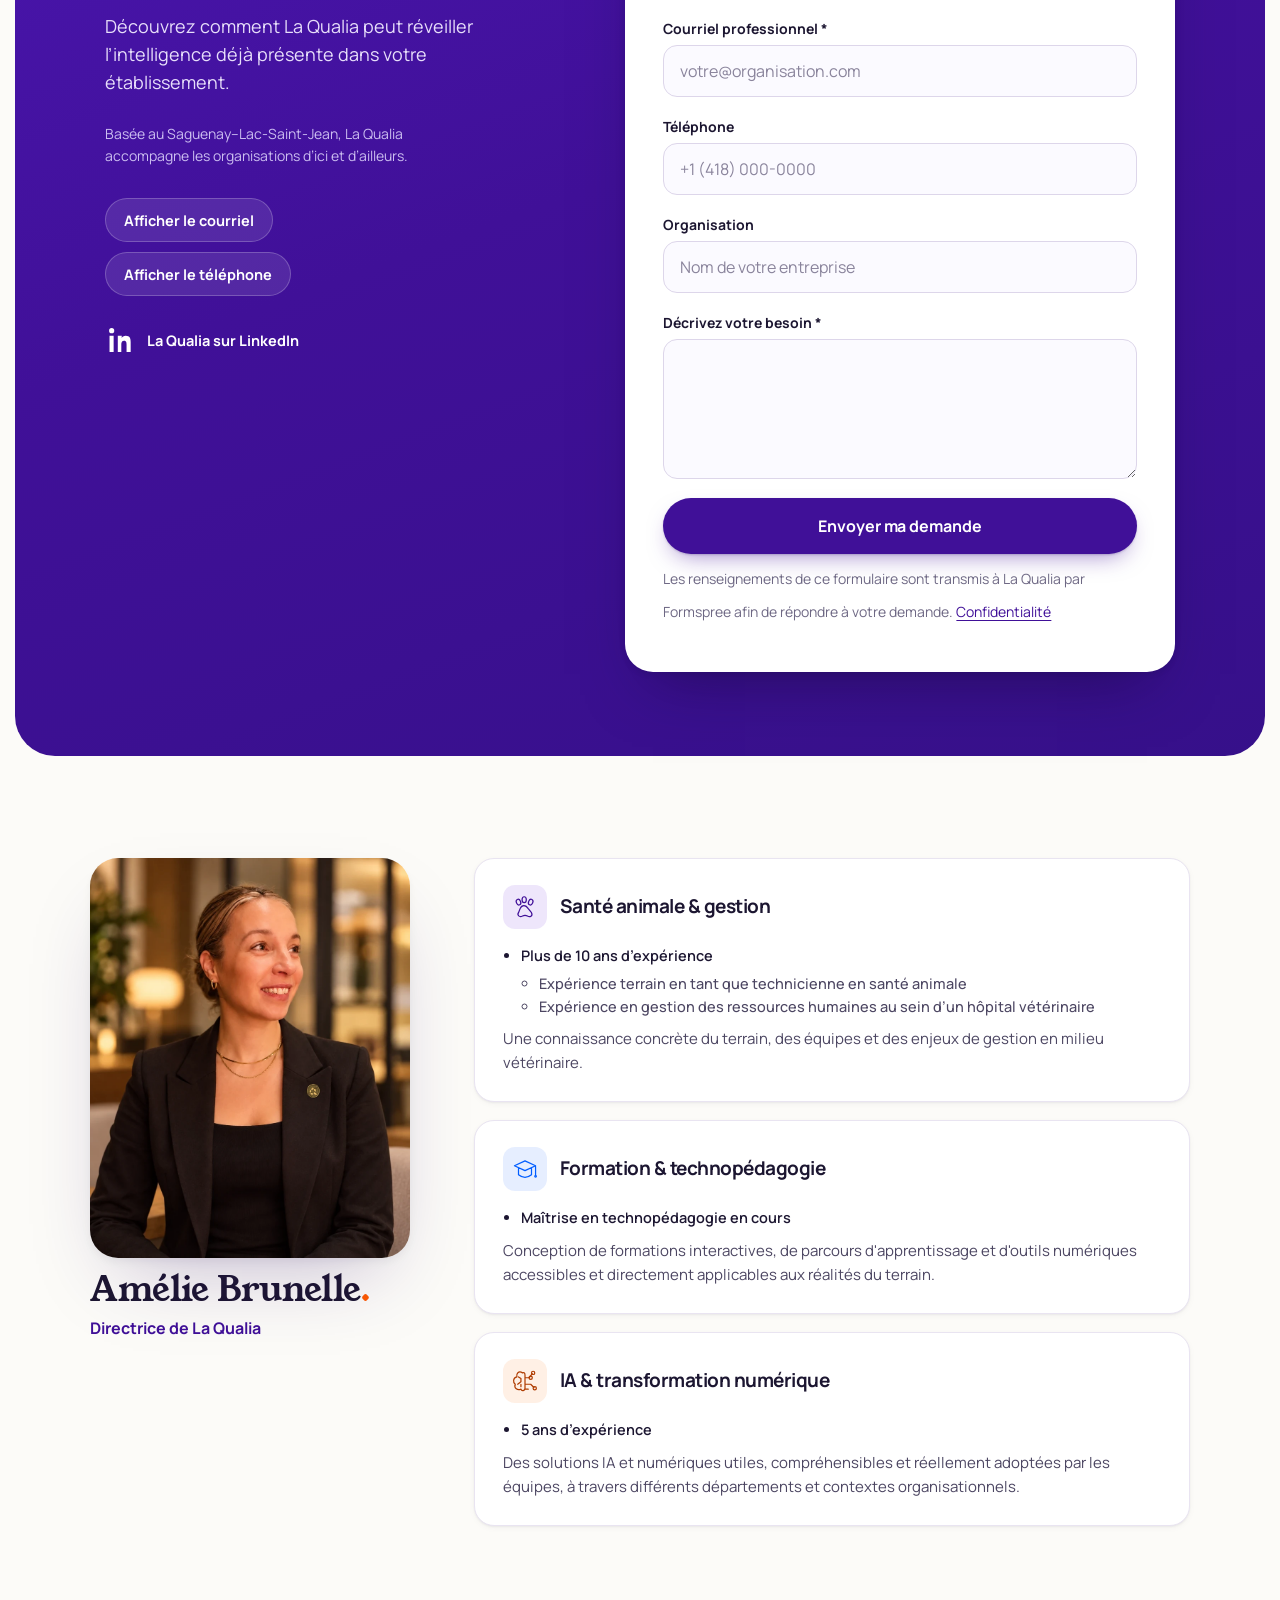
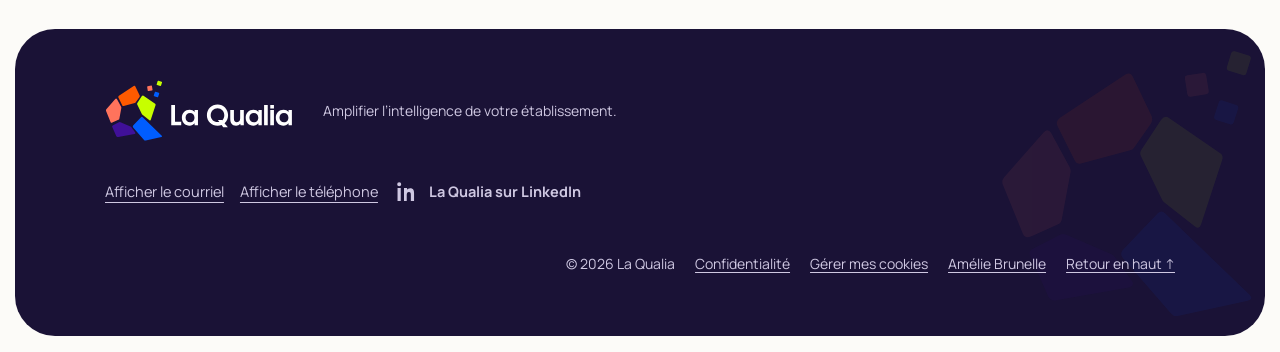
==== commit 73f177a5: "Synchronisation avec la production : nouvelles captures et leviers sombres Co-Authored-By: Claude Op" ====
--- a/index.html
+++ b/index.html
@@ -6,7 +6,7 @@
 <meta name="description" content="Entreprise québécoise d’IA et de formation pour cliniques vétérinaires : assistants IA pour la réception et les TSA, formation sur mesure et rétention du personnel.">
 <meta name="theme-color" content="#f6f6f2"><link rel="canonical" href="https://laqualia.com/"><link rel="alternate" hreflang="fr-CA" href="https://laqualia.com/"><link rel="alternate" hreflang="en-CA" href="https://laqualia.com/en/"><link rel="alternate" hreflang="x-default" href="https://laqualia.com/">
 <meta property="og:locale" content="fr_CA"><meta property="og:locale:alternate" content="en_CA"><meta property="og:type" content="website"><meta property="og:url" content="https://laqualia.com/"><meta property="og:image" content="https://laqualia.com/assets/partage.png"><meta name="twitter:card" content="summary_large_image"><meta name="robots" content="index,follow,max-image-preview:large,max-snippet:-1"><meta property="og:site_name" content="La Qualia"><meta property="og:title" content="IA et formation pour cliniques vétérinaires au Québec | La Qualia"><meta property="og:description" content="Entreprise québécoise d’IA et de formation pour cliniques vétérinaires : assistants IA pour la réception et les TSA, formation sur mesure et rétention du personnel."><meta property="og:image:width" content="1200"><meta property="og:image:height" content="630"><meta property="og:image:alt" content="La Qualia : formation, intelligence artificielle et accompagnement humain pour établissements vétérinaires"><meta name="twitter:title" content="IA et formation pour cliniques vétérinaires au Québec | La Qualia"><meta name="twitter:description" content="Entreprise québécoise d’IA et de formation pour cliniques vétérinaires : assistants IA pour la réception et les TSA, formation sur mesure et rétention du personnel."><meta name="twitter:image" content="https://laqualia.com/assets/partage.png"><meta name="twitter:image:alt" content="La Qualia : formation, intelligence artificielle et accompagnement humain pour établissements vétérinaires">
-<link rel="icon" href="assets/favicon.svg?v=qfacette" type="image/svg+xml"><link rel="icon" href="assets/favicon.ico" sizes="any"><link rel="apple-touch-icon" href="assets/apple-touch-icon.png"><link rel="preconnect" href="https://fonts.googleapis.com"><link rel="preconnect" href="https://fonts.gstatic.com" crossorigin><link href="https://fonts.googleapis.com/css2?family=Young+Serif&family=Manrope:wght@400;500;600;700;800&display=swap" rel="stylesheet"><link rel="stylesheet" href="styles.css?v=20261022-mob2"><link rel="stylesheet" href="site.css?v=20261026-r2"><script src="app.js?v=20261019-lev" defer></script><script src="leviers.js?v=20261022-cap" defer></script><script src="analytics.js?v=20261012-audit" defer></script>
+<link rel="icon" href="assets/favicon.svg?v=qfacette" type="image/svg+xml"><link rel="icon" href="assets/favicon.ico" sizes="any"><link rel="apple-touch-icon" href="assets/apple-touch-icon.png"><link rel="preconnect" href="https://fonts.googleapis.com"><link rel="preconnect" href="https://fonts.gstatic.com" crossorigin><link href="https://fonts.googleapis.com/css2?family=Young+Serif&family=Manrope:wght@400;500;600;700;800&display=swap" rel="stylesheet"><link rel="stylesheet" href="styles.css?v=20261022-mob2"><link rel="stylesheet" href="site.css?v=20261026-r3"><script src="app.js?v=20261019-lev" defer></script><script src="leviers.js?v=20261022-cap" defer></script><script src="analytics.js?v=20261012-audit" defer></script>
 <script type="application/ld+json">{"@context":"https://schema.org","@graph":[{"@type":"Organization","@id":"https://laqualia.com/#organisation","name":"La Qualia","url":"https://laqualia.com/","logo":"https://laqualia.com/assets/logo-clair.png","image":"https://laqualia.com/assets/partage.png","description":"Entreprise québécoise d’IA et de formation pour cliniques vétérinaires : assistants IA pour la réception et les TSA, formation sur mesure et rétention du personnel.","knowsAbout":["établissements vétérinaires","intelligence artificielle","formation sur mesure","formation interactive","rétention des employés","transformation numérique","intégration des employés","transmission des connaissances"],"founder":{"@id":"https://laqualia.com/#amelie-brunelle"},"sameAs":["https://www.linkedin.com/company/la-qualia/about/?viewAsMember=true"],"areaServed":{"@type":"Country","name":"Canada"},"knowsLanguage":["fr-CA","en-CA"]},{"@type":"Person","@id":"https://laqualia.com/#amelie-brunelle","name":"Amélie Brunelle","jobTitle":"Directrice","image":"https://laqualia.com/assets/amelie-brunelle.webp","worksFor":{"@id":"https://laqualia.com/#organisation"},"knowsAbout":["santé animale","gestion en milieu vétérinaire","formation et technopédagogie","intelligence artificielle","transformation numérique"]},{"@type":"WebSite","@id":"https://laqualia.com/#site","url":"https://laqualia.com/","name":"La Qualia","inLanguage":"fr-CA","publisher":{"@id":"https://laqualia.com/#organisation"}},{"@type":"WebPage","@id":"https://laqualia.com/#page","url":"https://laqualia.com/","name":"IA et formation pour cliniques vétérinaires au Québec | La Qualia","description":"Entreprise québécoise d’IA et de formation pour cliniques vétérinaires : assistants IA pour la réception et les TSA, formation sur mesure et rétention du personnel.","inLanguage":"fr-CA","isPartOf":{"@id":"https://laqualia.com/#site"},"about":{"@id":"https://laqualia.com/#service"},"primaryImageOfPage":{"@type":"ImageObject","url":"https://laqualia.com/assets/hero-veterinaire.webp"},"keywords":"entreprise IA vétérinaire, intelligence artificielle clinique vétérinaire, formation vétérinaire, formation réceptionniste clinique vétérinaire, formation TSA, assistant IA vétérinaire, établissements vétérinaires, Québec, rétention des employés, transformation numérique"},{"@type":"Service","@id":"https://laqualia.com/#service","name":"Formation, intelligence artificielle et accompagnement des établissements vétérinaires","serviceType":"Formation sur mesure, assistants utilisant l’intelligence artificielle, automatisations et accompagnement humain","provider":{"@id":"https://laqualia.com/#organisation"},"audience":{"@type":"Audience","audienceType":"Établissements vétérinaires, gestionnaires et employés"},"description":"Des parcours de formation personnalisés, des accompagnants utilisant l’intelligence artificielle adaptés aux rôles et un suivi humain structuré pour soutenir l’intégration, la rétention des employés et la transformation numérique des établissements vétérinaires.","hasOfferCatalog":{"@type":"OfferCatalog","name":"Mieux formé, mieux outillé, mieux encadré","itemListElement":[{"@type":"Offer","itemOffered":{"@type":"Service","name":"Mieux formé : formation interactive sur mesure","description":"Portail de formation personnalisé, quiz interactifs, mises en situation et suivi de progression pour les gestionnaires."}},{"@type":"Offer","itemOffered":{"@type":"Service","name":"Mieux outillé : assistants utilisant l’intelligence artificielle","description":"Accompagnants adaptés à chaque rôle donnant accès à l’information et aux procédures au bon moment, avec des automatisations."}},{"@type":"Offer","itemOffered":{"@type":"Service","name":"Mieux encadré : suivi humain structuré","description":"Recueil de l’expérience des employés, analyse des besoins et ajustements en continu avec les gestionnaires."}}]},"areaServed":{"@type":"Country","name":"Canada"}},{"@type":"FAQPage","@id":"https://laqualia.com/#faq","inLanguage":"fr-CA","mainEntity":[{"@type":"Question","name":"À qui s’adresse La Qualia ?","acceptedAnswer":{"@type":"Answer","text":"Aux établissements vétérinaires qui souhaitent améliorer l’intégration, la formation et le soutien quotidien de leurs employés, tout en facilitant le travail des gestionnaires. Les solutions sont adaptées aux rôles, aux besoins et aux pratiques de chaque établissement."}},{"@type":"Question","name":"Que peut contenir une formation sur mesure ?","acceptedAnswer":{"@type":"Answer","text":"Des formations interactives conçues à partir de vos connaissances et de vos procédures internes, adaptées aux besoins de votre établissement : processus de travail, service à la clientèle, fonctionnement des urgences et bien plus. Chaque formation peut intégrer des quiz, des mises en situation et des activités interactives, avec un suivi statistique permettant aux gestionnaires de suivre la progression et les acquis des employés."}},{"@type":"Question","name":"Faut-il changer nos outils de travail ?","acceptedAnswer":{"@type":"Answer","text":"La Qualia privilégie une intégration dans votre environnement existant. Les possibilités et les contraintes techniques sont évaluées avant le déploiement pour limiter les nouvelles habitudes à adopter."}},{"@type":"Question","name":"Comment l’intelligence artificielle peut-elle aider un établissement vétérinaire ?","acceptedAnswer":{"@type":"Answer","text":"Des accompagnants utilisant l’intelligence artificielle donnent accès à l’information et aux procédures de votre établissement au moment où vos équipes en ont besoin, par exemple pour retrouver une procédure interne. Ils s’appuient sur vos contenus et ne remplacent pas le suivi humain, qui demeure une composante de la méthode : écoute des employés, analyse des besoins et ajustements avec les gestionnaires."}},{"@type":"Question","name":"Comment soutenir la rétention des employés en établissement vétérinaire ?","acceptedAnswer":{"@type":"Answer","text":"En soutenant l’intégration, le développement des compétences et l’engagement : un parcours de formation dès l’arrivée, des ressources accessibles au quotidien et un suivi humain qui recueille l’expérience des employés pour ajuster le soutien avec les gestionnaires. Ces bénéfices sont recherchés et suivis selon la réalité de votre établissement."}},{"@type":"Question","name":"Comment La Qualia peut-elle nous aider à attirer de nouveaux employés ?","acceptedAnswer":{"@type":"Answer","text":"Un établissement qui investit dans le développement de ses employés devient aussi plus attrayant pour les futurs candidats. En proposant une intégration structurée, des formations interactives et des outils accessibles au quotidien, vous montrez aux candidats qu’ils pourront apprendre, évoluer et se sentir soutenus dès leur arrivée. Un avantage concret pour vous démarquer comme employeur et favoriser la fidélisation de vos équipes."}},{"@type":"Question","name":"Comment La Qualia assure-t-elle la sécurité de nos données et le respect de la Loi 25 ?","acceptedAnswer":{"@type":"Answer","text":"La confidentialité de vos informations est une priorité. Chaque solution est conçue en tenant compte de votre environnement numérique, des accès autorisés et des exigences de la Loi 25. Nous privilégions l’utilisation de vos outils existants et limitons le traitement des renseignements personnels et clients au strict nécessaire. Les mesures de sécurité et les responsabilités sont définies avec votre établissement avant le déploiement."}},{"@type":"Question","name":"Comment démarre un accompagnement ?","acceptedAnswer":{"@type":"Answer","text":"Un échange permet de comprendre vos besoins, vos rôles et vos ressources existantes. Les composantes à déployer sont ensuite définies selon votre réalité, avec un suivi après leur mise en place."}}]}]}</script>
 </head>
 <body>
@@ -21,24 +21,24 @@
 <div class="lev-stack" id="leviers"><section class="lev pil pil--formed" aria-labelledby="lev-h-forme"><div class="pil-inner"><div class="lev-panel" id="lev-forme" data-shots="f0-mise-en-situation-quiz::Mise en situation et quiz::Un appel court, puis un quiz à réponse immédiate pour valider les bons réflexes.|f1-simulation-preparer::Préparer l’exercice::Niveau, type d’appel et façon de répondre : chaque simulation s’ajuste à l’apprenant.|f2-sonnerie::Décrocher::Une sonnerie et un appel fictif pour s’exercer dans les conditions réelles du téléphone.|f3-simulation-echange::Répondre au client::Le client fictif réagit à chaque réplique ; au niveau débutant, des choix guident la réponse.">
 <div class="lev-copy"><h3 id="lev-h-forme">Mieux <span class="u">formé</span></h3><p class="pil-lead">Une formation pratique, intégrée à l’outil : mises en situation illimitées avec quiz et simulations d’appels réalistes, au rythme de chaque employé, avec une rétroaction immédiate.</p>
 </div>
-<div class="lev-media"><figure class="lev-fig"><div class="lev-shot"><button type="button" class="lev-zoom" aria-label="Agrandir la capture : Mise en situation et quiz"><img src="assets/app/f0-mise-en-situation-quiz-1200.webp?v=3" srcset="assets/app/f0-mise-en-situation-quiz-1200.webp?v=3 1200w, assets/app/f0-mise-en-situation-quiz-1920.webp?v=3 1920w" sizes="(max-width: 900px) 100vw, 760px" alt="Mise en situation et quiz : Un appel court, puis un quiz à réponse immédiate pour valider les bons réflexes." width="1200" height="600" loading="lazy" decoding="async"><span class="lev-zi"><svg viewBox="0 0 24 24" aria-hidden="true"><path d="M4 9V4h5M20 9V4h-5M4 15v5h5M20 15v5h-5"/></svg><span>Agrandir</span></span></button>
+<div class="lev-media"><figure class="lev-fig"><div class="lev-shot"><button type="button" class="lev-zoom" aria-label="Agrandir la capture : Mise en situation et quiz"><img src="assets/app/f0-mise-en-situation-quiz-1200.webp?v=4" srcset="assets/app/f0-mise-en-situation-quiz-1200.webp?v=4 1200w, assets/app/f0-mise-en-situation-quiz-1920.webp?v=4 1920w" sizes="(max-width: 900px) 100vw, 760px" alt="Mise en situation et quiz : Un appel court, puis un quiz à réponse immédiate pour valider les bons réflexes." width="1200" height="600" loading="lazy" decoding="async"><span class="lev-zi"><svg viewBox="0 0 24 24" aria-hidden="true"><path d="M4 9V4h5M20 9V4h-5M4 15v5h5M20 15v5h-5"/></svg><span>Agrandir</span></span></button>
 <button type="button" class="lev-nav prev" aria-label="Capture précédente"><svg viewBox="0 0 24 24" aria-hidden="true"><path d="m15 5-7 7 7 7"/></svg></button><button type="button" class="lev-nav next" aria-label="Capture suivante"><svg viewBox="0 0 24 24" aria-hidden="true"><path d="m9 5 7 7-7 7"/></svg></button></div>
 <figcaption><span class="lev-count">1 / 4</span><strong>Mise en situation et quiz</strong><span class="lev-cap">Un appel court, puis un quiz à réponse immédiate pour valider les bons réflexes.</span></figcaption></figure><div class="lev-cta"><div class="lev-cta-t"><strong>Envie d’essayer ces outils avec votre équipe ?</strong><p>Contactez-nous pour obtenir un accès gratuit à l’application.</p></div><a class="lev-cta-btn" href="#contact" data-contact data-prefill="Bonjour, j’aimerais tester gratuitement l’application La Qualia avec mon équipe.">Demander un accès gratuit<svg viewBox="0 0 24 24" aria-hidden="true"><path d="M5 12h14M13 6l6 6-6 6"/></svg></a></div></div>
-<ol class="lev-steps" aria-label="Captures de l’application, formation et simulations"><li><button type="button" class="lev-step" data-i="0" aria-pressed="true"><img src="assets/app/f0-mise-en-situation-quiz-480.webp?v=3" alt="" width="480" height="240" loading="lazy" decoding="async"><span class="ls-t"><strong>Mise en situation et quiz</strong><small>Un appel court, puis un quiz à réponse immédiate pour valider les bons réflexes.</small></span></button></li><li><button type="button" class="lev-step" data-i="1" aria-pressed="false"><img src="assets/app/f1-simulation-preparer-480.webp?v=3" alt="" width="480" height="240" loading="lazy" decoding="async"><span class="ls-t"><strong>Préparer l’exercice</strong><small>Niveau, type d’appel et façon de répondre : chaque simulation s’ajuste à l’apprenant.</small></span></button></li><li><button type="button" class="lev-step" data-i="2" aria-pressed="false"><img src="assets/app/f2-sonnerie-480.webp?v=3" alt="" width="480" height="240" loading="lazy" decoding="async"><span class="ls-t"><strong>Décrocher</strong><small>Une sonnerie et un appel fictif pour s’exercer dans les conditions réelles du téléphone.</small></span></button></li><li><button type="button" class="lev-step" data-i="3" aria-pressed="false"><img src="assets/app/f3-simulation-echange-480.webp?v=3" alt="" width="480" height="240" loading="lazy" decoding="async"><span class="ls-t"><strong>Répondre au client</strong><small>Le client fictif réagit à chaque réplique ; au niveau débutant, des choix guident la réponse.</small></span></button></li></ol>
+<ol class="lev-steps" aria-label="Captures de l’application, formation et simulations"><li><button type="button" class="lev-step" data-i="0" aria-pressed="true"><img src="assets/app/f0-mise-en-situation-quiz-480.webp?v=4" alt="" width="480" height="240" loading="lazy" decoding="async"><span class="ls-t"><strong>Mise en situation et quiz</strong><small>Un appel court, puis un quiz à réponse immédiate pour valider les bons réflexes.</small></span></button></li><li><button type="button" class="lev-step" data-i="1" aria-pressed="false"><img src="assets/app/f1-simulation-preparer-480.webp?v=4" alt="" width="480" height="240" loading="lazy" decoding="async"><span class="ls-t"><strong>Préparer l’exercice</strong><small>Niveau, type d’appel et façon de répondre : chaque simulation s’ajuste à l’apprenant.</small></span></button></li><li><button type="button" class="lev-step" data-i="2" aria-pressed="false"><img src="assets/app/f2-sonnerie-480.webp?v=4" alt="" width="480" height="240" loading="lazy" decoding="async"><span class="ls-t"><strong>Décrocher</strong><small>Une sonnerie et un appel fictif pour s’exercer dans les conditions réelles du téléphone.</small></span></button></li><li><button type="button" class="lev-step" data-i="3" aria-pressed="false"><img src="assets/app/f3-simulation-echange-480.webp?v=4" alt="" width="480" height="240" loading="lazy" decoding="async"><span class="ls-t"><strong>Répondre au client</strong><small>Le client fictif réagit à chaque réplique ; au niveau débutant, des choix guident la réponse.</small></span></button></li></ol>
 </div></div></section><section class="lev pil pil--tooled" aria-labelledby="lev-h-outille"><div class="pil-inner"><div class="lev-panel" id="lev-outille" data-shots="t4-reception-accueil::Poser sa question::Par écrit ou à la voix, comme à une collègue d’expérience, avec des suggestions pour démarrer.|t1-reception-reponse::Une réponse prête à dire::Une formulation courte pour le téléphone, puis l’explication complète pour apprendre.|t3-tsa-outils::Des outils par rôle::L’équipe technique dispose de modèles prêts à remplir : transmission SBAR, notes, protocoles.|t2-tsa-reponse::Un soutien clinique structuré::Calculs et étapes clairement présentés, toujours à valider par l’équipe vétérinaire.|t5-nutrition-produits::Nutrition &amp; produits::Pour l’équipe technique : les fiches officielles des fabricants, consultées en direct et citées, pour conseiller le client.|t6-favoris::Mes favoris::Les échanges utiles se gardent d’un clic sur le cœur et se retrouvent en tout temps.|t7-historique::L’historique::Chaque conversation se retrouve par une recherche et se rouvre en un clic.">
 <div class="lev-copy"><h3 id="lev-h-outille">Mieux <span class="u">outillé</span></h3><p class="pil-lead">Des assistants IA adaptés à chaque rôle : réception, équipe technique, ressources humaines. L’information juste, au bon moment, directement dans l’outil de travail. Si vous le souhaitez, l’assistant peut être configuré pour répondre uniquement à partir de vos documents et données.</p>
 </div>
-<div class="lev-media"><figure class="lev-fig"><div class="lev-shot"><button type="button" class="lev-zoom" aria-label="Agrandir la capture : Poser sa question"><img src="assets/app/t4-reception-accueil-1200.webp?v=3" srcset="assets/app/t4-reception-accueil-1200.webp?v=3 1200w, assets/app/t4-reception-accueil-1920.webp?v=3 1920w" sizes="(max-width: 900px) 100vw, 760px" alt="Poser sa question : Par écrit ou à la voix, comme à une collègue d’expérience, avec des suggestions pour démarrer." width="1200" height="600" loading="lazy" decoding="async"><span class="lev-zi"><svg viewBox="0 0 24 24" aria-hidden="true"><path d="M4 9V4h5M20 9V4h-5M4 15v5h5M20 15v5h-5"/></svg><span>Agrandir</span></span></button>
+<div class="lev-media"><figure class="lev-fig"><div class="lev-shot"><button type="button" class="lev-zoom" aria-label="Agrandir la capture : Poser sa question"><img src="assets/app/t4-reception-accueil-1200.webp?v=4" srcset="assets/app/t4-reception-accueil-1200.webp?v=4 1200w, assets/app/t4-reception-accueil-1920.webp?v=4 1920w" sizes="(max-width: 900px) 100vw, 760px" alt="Poser sa question : Par écrit ou à la voix, comme à une collègue d’expérience, avec des suggestions pour démarrer." width="1200" height="600" loading="lazy" decoding="async"><span class="lev-zi"><svg viewBox="0 0 24 24" aria-hidden="true"><path d="M4 9V4h5M20 9V4h-5M4 15v5h5M20 15v5h-5"/></svg><span>Agrandir</span></span></button>
 <button type="button" class="lev-nav prev" aria-label="Capture précédente"><svg viewBox="0 0 24 24" aria-hidden="true"><path d="m15 5-7 7 7 7"/></svg></button><button type="button" class="lev-nav next" aria-label="Capture suivante"><svg viewBox="0 0 24 24" aria-hidden="true"><path d="m9 5 7 7-7 7"/></svg></button></div>
 <figcaption><span class="lev-count">1 / 7</span><strong>Poser sa question</strong><span class="lev-cap">Par écrit ou à la voix, comme à une collègue d’expérience, avec des suggestions pour démarrer.</span></figcaption></figure><div class="lev-cta"><div class="lev-cta-t"><strong>Envie d’essayer ces outils avec votre équipe ?</strong><p>Contactez-nous pour obtenir un accès gratuit à l’application.</p></div><a class="lev-cta-btn" href="#contact" data-contact data-prefill="Bonjour, j’aimerais tester gratuitement l’application La Qualia avec mon équipe.">Demander un accès gratuit<svg viewBox="0 0 24 24" aria-hidden="true"><path d="M5 12h14M13 6l6 6-6 6"/></svg></a></div></div>
-<ol class="lev-steps" aria-label="Captures de l’application, outils d’accompagnement"><li><button type="button" class="lev-step" data-i="0" aria-pressed="true"><img src="assets/app/t4-reception-accueil-480.webp?v=3" alt="" width="480" height="240" loading="lazy" decoding="async"><span class="ls-t"><strong>Poser sa question</strong><small>Par écrit ou à la voix, comme à une collègue d’expérience, avec des suggestions pour démarrer.</small></span></button></li><li><button type="button" class="lev-step" data-i="1" aria-pressed="false"><img src="assets/app/t1-reception-reponse-480.webp?v=3" alt="" width="480" height="240" loading="lazy" decoding="async"><span class="ls-t"><strong>Une réponse prête à dire</strong><small>Une formulation courte pour le téléphone, puis l’explication complète pour apprendre.</small></span></button></li><li><button type="button" class="lev-step" data-i="2" aria-pressed="false"><img src="assets/app/t3-tsa-outils-480.webp?v=3" alt="" width="480" height="240" loading="lazy" decoding="async"><span class="ls-t"><strong>Des outils par rôle</strong><small>L’équipe technique dispose de modèles prêts à remplir : transmission SBAR, notes, protocoles.</small></span></button></li><li><button type="button" class="lev-step" data-i="3" aria-pressed="false"><img src="assets/app/t2-tsa-reponse-480.webp?v=3" alt="" width="480" height="240" loading="lazy" decoding="async"><span class="ls-t"><strong>Un soutien clinique structuré</strong><small>Calculs et étapes clairement présentés, toujours à valider par l’équipe vétérinaire.</small></span></button></li><li><button type="button" class="lev-step" data-i="4" aria-pressed="false"><img src="assets/app/t5-nutrition-produits-480.webp?v=3" alt="" width="480" height="240" loading="lazy" decoding="async"><span class="ls-t"><strong>Nutrition &amp; produits</strong><small>Pour l’équipe technique : les fiches officielles des fabricants, consultées en direct et citées, pour conseiller le client.</small></span></button></li><li><button type="button" class="lev-step" data-i="5" aria-pressed="false"><img src="assets/app/t6-favoris-480.webp?v=3" alt="" width="480" height="240" loading="lazy" decoding="async"><span class="ls-t"><strong>Mes favoris</strong><small>Les échanges utiles se gardent d’un clic sur le cœur et se retrouvent en tout temps.</small></span></button></li><li><button type="button" class="lev-step" data-i="6" aria-pressed="false"><img src="assets/app/t7-historique-480.webp?v=3" alt="" width="480" height="240" loading="lazy" decoding="async"><span class="ls-t"><strong>L’historique</strong><small>Chaque conversation se retrouve par une recherche et se rouvre en un clic.</small></span></button></li></ol>
+<ol class="lev-steps" aria-label="Captures de l’application, outils d’accompagnement"><li><button type="button" class="lev-step" data-i="0" aria-pressed="true"><img src="assets/app/t4-reception-accueil-480.webp?v=4" alt="" width="480" height="240" loading="lazy" decoding="async"><span class="ls-t"><strong>Poser sa question</strong><small>Par écrit ou à la voix, comme à une collègue d’expérience, avec des suggestions pour démarrer.</small></span></button></li><li><button type="button" class="lev-step" data-i="1" aria-pressed="false"><img src="assets/app/t1-reception-reponse-480.webp?v=4" alt="" width="480" height="240" loading="lazy" decoding="async"><span class="ls-t"><strong>Une réponse prête à dire</strong><small>Une formulation courte pour le téléphone, puis l’explication complète pour apprendre.</small></span></button></li><li><button type="button" class="lev-step" data-i="2" aria-pressed="false"><img src="assets/app/t3-tsa-outils-480.webp?v=4" alt="" width="480" height="240" loading="lazy" decoding="async"><span class="ls-t"><strong>Des outils par rôle</strong><small>L’équipe technique dispose de modèles prêts à remplir : transmission SBAR, notes, protocoles.</small></span></button></li><li><button type="button" class="lev-step" data-i="3" aria-pressed="false"><img src="assets/app/t2-tsa-reponse-480.webp?v=4" alt="" width="480" height="240" loading="lazy" decoding="async"><span class="ls-t"><strong>Un soutien clinique structuré</strong><small>Calculs et étapes clairement présentés, toujours à valider par l’équipe vétérinaire.</small></span></button></li><li><button type="button" class="lev-step" data-i="4" aria-pressed="false"><img src="assets/app/t5-nutrition-produits-480.webp?v=4" alt="" width="480" height="240" loading="lazy" decoding="async"><span class="ls-t"><strong>Nutrition &amp; produits</strong><small>Pour l’équipe technique : les fiches officielles des fabricants, consultées en direct et citées, pour conseiller le client.</small></span></button></li><li><button type="button" class="lev-step" data-i="5" aria-pressed="false"><img src="assets/app/t6-favoris-480.webp?v=4" alt="" width="480" height="240" loading="lazy" decoding="async"><span class="ls-t"><strong>Mes favoris</strong><small>Les échanges utiles se gardent d’un clic sur le cœur et se retrouvent en tout temps.</small></span></button></li><li><button type="button" class="lev-step" data-i="6" aria-pressed="false"><img src="assets/app/t7-historique-480.webp?v=4" alt="" width="480" height="240" loading="lazy" decoding="async"><span class="ls-t"><strong>L’historique</strong><small>Chaque conversation se retrouve par une recherche et se rouvre en un clic.</small></span></button></li></ol>
 </div></div></section><section class="lev pil pil--encadre" aria-labelledby="lev-h-encadre"><div class="pil-inner"><div class="lev-panel" id="lev-encadre" data-shots="e1-parcours::Le parcours de l’apprenant::Progression globale, modules en cours et prochaine étape suggérée.|e2-parcours-competences::Compétences et résultats::Compétences travaillées, dernières simulations, points forts et axes d’amélioration.|e3-tableau-de-bord::Vue d’ensemble de l’équipe::L’utilisation des assistants et la formation, en un coup d’œil.|e4-tableau-equipe::La progression de chacun::Connexions, simulations et réussite par thème pour cibler l’accompagnement.">
 <div class="lev-copy"><h3 id="lev-h-encadre">Mieux <span class="u">encadré</span></h3><p class="pil-lead">Un suivi clair de l’apprentissage, combiné à un accompagnement humain : la progression, les compétences et les résultats orientent les ajustements avec les gestionnaires.</p>
 </div>
-<div class="lev-media"><figure class="lev-fig"><div class="lev-shot"><button type="button" class="lev-zoom" aria-label="Agrandir la capture : Le parcours de l’apprenant"><img src="assets/app/e1-parcours-1200.webp?v=3" srcset="assets/app/e1-parcours-1200.webp?v=3 1200w, assets/app/e1-parcours-1920.webp?v=3 1920w" sizes="(max-width: 900px) 100vw, 760px" alt="Le parcours de l’apprenant : Progression globale, modules en cours et prochaine étape suggérée." width="1200" height="600" loading="lazy" decoding="async"><span class="lev-zi"><svg viewBox="0 0 24 24" aria-hidden="true"><path d="M4 9V4h5M20 9V4h-5M4 15v5h5M20 15v5h-5"/></svg><span>Agrandir</span></span></button>
+<div class="lev-media"><figure class="lev-fig"><div class="lev-shot"><button type="button" class="lev-zoom" aria-label="Agrandir la capture : Le parcours de l’apprenant"><img src="assets/app/e1-parcours-1200.webp?v=4" srcset="assets/app/e1-parcours-1200.webp?v=4 1200w, assets/app/e1-parcours-1920.webp?v=4 1920w" sizes="(max-width: 900px) 100vw, 760px" alt="Le parcours de l’apprenant : Progression globale, modules en cours et prochaine étape suggérée." width="1200" height="600" loading="lazy" decoding="async"><span class="lev-zi"><svg viewBox="0 0 24 24" aria-hidden="true"><path d="M4 9V4h5M20 9V4h-5M4 15v5h5M20 15v5h-5"/></svg><span>Agrandir</span></span></button>
 <button type="button" class="lev-nav prev" aria-label="Capture précédente"><svg viewBox="0 0 24 24" aria-hidden="true"><path d="m15 5-7 7 7 7"/></svg></button><button type="button" class="lev-nav next" aria-label="Capture suivante"><svg viewBox="0 0 24 24" aria-hidden="true"><path d="m9 5 7 7-7 7"/></svg></button></div>
 <figcaption><span class="lev-count">1 / 4</span><strong>Le parcours de l’apprenant</strong><span class="lev-cap">Progression globale, modules en cours et prochaine étape suggérée.</span></figcaption></figure><div class="lev-cta"><div class="lev-cta-t"><strong>Envie d’essayer ces outils avec votre équipe ?</strong><p>Contactez-nous pour obtenir un accès gratuit à l’application.</p></div><a class="lev-cta-btn" href="#contact" data-contact data-prefill="Bonjour, j’aimerais tester gratuitement l’application La Qualia avec mon équipe.">Demander un accès gratuit<svg viewBox="0 0 24 24" aria-hidden="true"><path d="M5 12h14M13 6l6 6-6 6"/></svg></a></div></div>
-<ol class="lev-steps" aria-label="Captures de l’application, suivi de l’apprentissage"><li><button type="button" class="lev-step" data-i="0" aria-pressed="true"><img src="assets/app/e1-parcours-480.webp?v=3" alt="" width="480" height="240" loading="lazy" decoding="async"><span class="ls-t"><strong>Le parcours de l’apprenant</strong><small>Progression globale, modules en cours et prochaine étape suggérée.</small></span></button></li><li><button type="button" class="lev-step" data-i="1" aria-pressed="false"><img src="assets/app/e2-parcours-competences-480.webp?v=3" alt="" width="480" height="240" loading="lazy" decoding="async"><span class="ls-t"><strong>Compétences et résultats</strong><small>Compétences travaillées, dernières simulations, points forts et axes d’amélioration.</small></span></button></li><li><button type="button" class="lev-step" data-i="2" aria-pressed="false"><img src="assets/app/e3-tableau-de-bord-480.webp?v=3" alt="" width="480" height="240" loading="lazy" decoding="async"><span class="ls-t"><strong>Vue d’ensemble de l’équipe</strong><small>L’utilisation des assistants et la formation, en un coup d’œil.</small></span></button></li><li><button type="button" class="lev-step" data-i="3" aria-pressed="false"><img src="assets/app/e4-tableau-equipe-480.webp?v=3" alt="" width="480" height="240" loading="lazy" decoding="async"><span class="ls-t"><strong>La progression de chacun</strong><small>Connexions, simulations et réussite par thème pour cibler l’accompagnement.</small></span></button></li></ol>
+<ol class="lev-steps" aria-label="Captures de l’application, suivi de l’apprentissage"><li><button type="button" class="lev-step" data-i="0" aria-pressed="true"><img src="assets/app/e1-parcours-480.webp?v=4" alt="" width="480" height="240" loading="lazy" decoding="async"><span class="ls-t"><strong>Le parcours de l’apprenant</strong><small>Progression globale, modules en cours et prochaine étape suggérée.</small></span></button></li><li><button type="button" class="lev-step" data-i="1" aria-pressed="false"><img src="assets/app/e2-parcours-competences-480.webp?v=4" alt="" width="480" height="240" loading="lazy" decoding="async"><span class="ls-t"><strong>Compétences et résultats</strong><small>Compétences travaillées, dernières simulations, points forts et axes d’amélioration.</small></span></button></li><li><button type="button" class="lev-step" data-i="2" aria-pressed="false"><img src="assets/app/e3-tableau-de-bord-480.webp?v=4" alt="" width="480" height="240" loading="lazy" decoding="async"><span class="ls-t"><strong>Vue d’ensemble de l’équipe</strong><small>L’utilisation des assistants et la formation, en un coup d’œil.</small></span></button></li><li><button type="button" class="lev-step" data-i="3" aria-pressed="false"><img src="assets/app/e4-tableau-equipe-480.webp?v=4" alt="" width="480" height="240" loading="lazy" decoding="async"><span class="ls-t"><strong>La progression de chacun</strong><small>Connexions, simulations et réussite par thème pour cibler l’accompagnement.</small></span></button></li></ol>
 </div></div></section></div>
 <dialog class="lev-lb" id="lev-lb" aria-label="Capture agrandie"><div class="lb-in"><div class="lb-scroll"><img alt="" id="lev-lb-img"></div><p class="lb-hint">Glissez l’image pour l’explorer · pincez pour zoomer</p><div class="lb-bar"><p><span class="lb-count" id="lev-lb-count"></span><strong id="lev-lb-title"></strong><span id="lev-lb-cap"></span></p>
 <div class="lb-btns"><button type="button" class="lb-prev" aria-label="Capture précédente"><svg viewBox="0 0 24 24" aria-hidden="true"><path d="m15 5-7 7 7 7"/></svg></button><button type="button" class="lb-next" aria-label="Capture suivante"><svg viewBox="0 0 24 24" aria-hidden="true"><path d="m9 5 7 7-7 7"/></svg></button><button type="button" class="lb-close" aria-label="Fermer">×</button></div></div></div></dialog><section class="potential" id="potentiel" aria-labelledby="potential-title"><div class="wrap"><div class="section-heading"><div><p class="eyebrow">L’IMPACT SUR VOS ÉQUIPES</p><h2 class="section-title" id="potential-title">Les bénéfices de nos services<span class="orange">.</span></h2></div><p>Les connaissances, les outils et l’encadrement pour faire ressortir le meilleur de chacun et favoriser la rétention des employés.</p></div><figure class="impact-fig"><div class="impact-stage" role="group" aria-label="Six bénéfices autour d’une professionnelle vétérinaire : efficacité au travail, développement des compétences, autonomie acquise, confiance professionnelle, rétention des employés, bien-être et satisfaction."><img class="impact-base" src="assets/impact-base.webp" alt="" width="1368" height="815" loading="lazy"><button type="button" class="ic" data-benefit="efficacite" aria-pressed="true" aria-label="Efficacité au travail" style="--x:127;--y:17;--pw:397;--ph:243;--cl:11.335%;--ct:46.091%;--cw:75.063%;--ch:42.387%;--ml:3.023%;--mt:4.938%;--mw:93.955%;--mh:90.123%;background-image:url(assets/impact-equipes-vide.webp)"><svg class="ic-chart" viewBox="-4 -4 298 103" aria-hidden="true" focusable="false"><g class="ic-bars"><rect x="36" y="88" width="31" height="5" rx="4" fill="rgb(255,208,158)" style="opacity:0.28"/><rect x="79" y="83" width="31" height="10" rx="4" fill="rgb(255,208,158)" style="opacity:0.4"/><rect x="123" y="75" width="31" height="18" rx="4" fill="rgb(255,208,158)" style="opacity:0.52"/><rect x="166" y="65" width="31" height="28" rx="4" fill="rgb(255,208,158)" style="opacity:0.66"/><rect x="210" y="50" width="31" height="43" rx="4" fill="rgb(255,208,158)" style="opacity:0.82"/><rect x="254" y="27" width="31" height="66" rx="4" fill="rgb(255,208,158)" style="opacity:1"/></g><path class="ic-line" pathLength="1" d="M3 87C100 84 210 70 278 9" fill="none" stroke="rgb(255,100,4)" stroke-width="3.2" stroke-linecap="round"/><circle class="ic-dot" cx="278" cy="9" r="6.5" fill="rgb(255,100,4)"/></svg></button><button type="button" class="ic" data-benefit="competences" aria-pressed="false" aria-label="Développement des compétences" style="--x:844;--y:17;--pw:397;--ph:243;--cl:12.343%;--ct:46.502%;--cw:75.063%;--ch:42.387%;--ml:3.023%;--mt:4.938%;--mw:93.955%;--mh:90.123%;background-image:url(assets/impact-equipes-vide.webp)"><svg class="ic-chart" viewBox="-4 -4 298 103" aria-hidden="true" focusable="false"><g class="ic-bars"><rect x="36" y="88" width="31" height="5" rx="4" fill="rgb(254,156,153)" style="opacity:0.28"/><rect x="79" y="83" width="31" height="10" rx="4" fill="rgb(254,156,153)" style="opacity:0.4"/><rect x="123" y="75" width="31" height="18" rx="4" fill="rgb(254,156,153)" style="opacity:0.52"/><rect x="166" y="65" width="31" height="28" rx="4" fill="rgb(254,156,153)" style="opacity:0.66"/><rect x="210" y="50" width="31" height="43" rx="4" fill="rgb(254,156,153)" style="opacity:0.82"/><rect x="254" y="27" width="31" height="66" rx="4" fill="rgb(254,156,153)" style="opacity:1"/></g><path class="ic-line" pathLength="1" d="M3 87C100 84 210 70 278 9" fill="none" stroke="rgb(254,71,62)" stroke-width="3.2" stroke-linecap="round"/><circle class="ic-dot" cx="278" cy="9" r="6.5" fill="rgb(254,71,62)"/></svg></button><button type="button" class="ic" data-benefit="autonomie" aria-pressed="false" aria-label="Autonomie acquise" style="--x:25;--y:281;--pw:398;--ph:241;--cl:11.809%;--ct:47.303%;--cw:74.874%;--ch:42.739%;--ml:3.015%;--mt:4.979%;--mw:93.970%;--mh:90.041%;background-image:url(assets/impact-equipes-vide.webp)"><svg class="ic-chart" viewBox="-4 -4 298 103" aria-hidden="true" focusable="false"><g class="ic-bars"><rect x="36" y="88" width="31" height="5" rx="4" fill="rgb(174,133,227)" style="opacity:0.28"/><rect x="79" y="83" width="31" height="10" rx="4" fill="rgb(174,133,227)" style="opacity:0.4"/><rect x="123" y="75" width="31" height="18" rx="4" fill="rgb(174,133,227)" style="opacity:0.52"/><rect x="166" y="65" width="31" height="28" rx="4" fill="rgb(174,133,227)" style="opacity:0.66"/><rect x="210" y="50" width="31" height="43" rx="4" fill="rgb(174,133,227)" style="opacity:0.82"/><rect x="254" y="27" width="31" height="66" rx="4" fill="rgb(174,133,227)" style="opacity:1"/></g><path class="ic-line" pathLength="1" d="M3 87C100 84 210 70 278 9" fill="none" stroke="rgb(101,20,193)" stroke-width="3.2" stroke-linecap="round"/><circle class="ic-dot" cx="278" cy="9" r="6.5" fill="rgb(101,20,193)"/></svg></button><button type="button" class="ic" data-benefit="confiance" aria-pressed="false" aria-label="Confiance professionnelle" style="--x:945;--y:281;--pw:398;--ph:241;--cl:11.809%;--ct:46.058%;--cw:74.874%;--ch:42.739%;--ml:3.015%;--mt:4.979%;--mw:93.970%;--mh:90.041%;background-image:url(assets/impact-equipes-vide.webp)"><svg class="ic-chart" viewBox="-4 -4 298 103" aria-hidden="true" focusable="false"><g class="ic-bars"><rect x="36" y="88" width="31" height="5" rx="4" fill="rgb(121,174,254)" style="opacity:0.28"/><rect x="79" y="83" width="31" height="10" rx="4" fill="rgb(121,174,254)" style="opacity:0.4"/><rect x="123" y="75" width="31" height="18" rx="4" fill="rgb(121,174,254)" style="opacity:0.52"/><rect x="166" y="65" width="31" height="28" rx="4" fill="rgb(121,174,254)" style="opacity:0.66"/><rect x="210" y="50" width="31" height="43" rx="4" fill="rgb(121,174,254)" style="opacity:0.82"/><rect x="254" y="27" width="31" height="66" rx="4" fill="rgb(121,174,254)" style="opacity:1"/></g><path class="ic-line" pathLength="1" d="M3 87C100 84 210 70 278 9" fill="none" stroke="rgb(0,111,255)" stroke-width="3.2" stroke-linecap="round"/><circle class="ic-dot" cx="278" cy="9" r="6.5" fill="rgb(0,111,255)"/></svg></button><button type="button" class="ic" data-benefit="retention" aria-pressed="false" aria-label="Rétention des employés" style="--x:114;--y:543;--pw:400;--ph:240;--cl:11.750%;--ct:46.667%;--cw:74.500%;--ch:42.917%;--ml:3.000%;--mt:5.000%;--mw:94.000%;--mh:90.000%;background-image:url(assets/impact-equipes-vide.webp)"><svg class="ic-chart" viewBox="-4 -4 298 103" aria-hidden="true" focusable="false"><g class="ic-bars"><rect x="36" y="88" width="31" height="5" rx="4" fill="rgb(148,198,254)" style="opacity:0.28"/><rect x="79" y="83" width="31" height="10" rx="4" fill="rgb(148,198,254)" style="opacity:0.4"/><rect x="123" y="75" width="31" height="18" rx="4" fill="rgb(148,198,254)" style="opacity:0.52"/><rect x="166" y="65" width="31" height="28" rx="4" fill="rgb(148,198,254)" style="opacity:0.66"/><rect x="210" y="50" width="31" height="43" rx="4" fill="rgb(148,198,254)" style="opacity:0.82"/><rect x="254" y="27" width="31" height="66" rx="4" fill="rgb(148,198,254)" style="opacity:1"/></g><path class="ic-line" pathLength="1" d="M3 87C100 84 210 70 278 9" fill="none" stroke="rgb(0,138,255)" stroke-width="3.2" stroke-linecap="round"/><circle class="ic-dot" cx="278" cy="9" r="6.5" fill="rgb(0,138,255)"/></svg></button><button type="button" class="ic" data-benefit="bienetre" aria-pressed="false" aria-label="Bien-être et satisfaction" style="--x:854;--y:543;--pw:400;--ph:240;--cl:11.500%;--ct:46.250%;--cw:74.500%;--ch:42.917%;--ml:3.000%;--mt:5.000%;--mw:94.000%;--mh:90.000%;background-image:url(assets/impact-equipes-vide.webp)"><svg class="ic-chart" viewBox="-4 -4 298 103" aria-hidden="true" focusable="false"><g class="ic-bars"><rect x="36" y="88" width="31" height="5" rx="4" fill="rgb(217,250,118)" style="opacity:0.28"/><rect x="79" y="83" width="31" height="10" rx="4" fill="rgb(217,250,118)" style="opacity:0.4"/><rect x="123" y="75" width="31" height="18" rx="4" fill="rgb(217,250,118)" style="opacity:0.52"/><rect x="166" y="65" width="31" height="28" rx="4" fill="rgb(217,250,118)" style="opacity:0.66"/><rect x="210" y="50" width="31" height="43" rx="4" fill="rgb(217,250,118)" style="opacity:0.82"/><rect x="254" y="27" width="31" height="66" rx="4" fill="rgb(217,250,118)" style="opacity:1"/></g><path class="ic-line" pathLength="1" d="M3 87C100 84 210 70 278 9" fill="none" stroke="rgb(186,246,5)" stroke-width="3.2" stroke-linecap="round"/><circle class="ic-dot" cx="278" cy="9" r="6.5" fill="rgb(186,246,5)"/></svg></button></div></figure><div class="hub"><svg class="hub-lines" viewBox="0 0 1330 715" aria-hidden="true"><g fill="none" stroke-width="8" stroke-linecap="round"><path class="ln ln-eff" d="M455 100 537 262" stroke="#ffa322"/><path class="ln ln-skl" d="M875 100 793 262" stroke="#ff735c"/><path class="ln ln-aut" d="M350 355H507" stroke="#ff735c"/><path class="ln ln-cnf" d="M980 355H823" stroke="#401098"/><path class="ln ln-ret" d="M455 610 537 452" stroke="#005dff"/><path class="ln ln-bien" d="M875 610 793 452" stroke="#b6f000"/></g></svg><div class="hub-ring"><img class="hub-portrait" src="assets/portrait-impact.webp" width="608" height="808" alt="Portrait illustratif d’une professionnelle vétérinaire, les bras croisés, au centre des bénéfices." loading="lazy"></div><button type="button" class="hc hc-eff" data-benefit="efficacite" aria-pressed="true"><span class="hc-top"><span class="hc-title">Efficacité<br>au travail</span><span class="hc-ic"><svg viewBox="0 0 24 24" aria-hidden="true"><path d="M7 17 17 7M9 7h8v8"/></svg></span></span><svg class="hc-chart" viewBox="0 0 270 84" aria-hidden="true" preserveAspectRatio="xMaxYMax meet"><g class="hc-bars"><rect x="26" y="68" width="30" height="10" rx="3.5" style="opacity:0.28"/><rect x="66" y="62" width="30" height="16" rx="3.5" style="opacity:0.38"/><rect x="106" y="56" width="30" height="22" rx="3.5" style="opacity:0.5"/><rect x="146" y="48" width="30" height="30" rx="3.5" style="opacity:0.62"/><rect x="186" y="38" width="30" height="40" rx="3.5" style="opacity:0.8"/><rect x="226" y="24" width="30" height="54" rx="3.5" style="opacity:1"/></g><path class="hc-arrow" pathLength="1" d="M4 74C92 68 178 54 236 14"/><path class="hc-head" d="m246 8-3 14-12-8Z"/></svg></button><button type="button" class="hc hc-skl" data-benefit="competences" aria-pressed="false"><span class="hc-top"><span class="hc-title">Développement<br>des compétences</span><span class="hc-ic"><svg viewBox="0 0 24 24" aria-hidden="true"><path d="M12 3.5 20.5 12 12 20.5 3.5 12Z"/></svg></span></span><svg class="hc-chart" viewBox="0 0 270 84" aria-hidden="true" preserveAspectRatio="xMaxYMax meet"><g class="hc-bars"><rect x="26" y="68" width="30" height="10" rx="3.5" style="opacity:0.28"/><rect x="66" y="62" width="30" height="16" rx="3.5" style="opacity:0.38"/><rect x="106" y="56" width="30" height="22" rx="3.5" style="opacity:0.5"/><rect x="146" y="48" width="30" height="30" rx="3.5" style="opacity:0.62"/><rect x="186" y="38" width="30" height="40" rx="3.5" style="opacity:0.8"/><rect x="226" y="24" width="30" height="54" rx="3.5" style="opacity:1"/></g><path class="hc-arrow" pathLength="1" d="M4 74C92 68 178 54 236 14"/><path class="hc-head" d="m246 8-3 14-12-8Z"/></svg></button><button type="button" class="hc hc-aut" data-benefit="autonomie" aria-pressed="false"><span class="hc-top"><span class="hc-title">Autonomie<br>acquise</span><span class="hc-ic"><svg viewBox="0 0 24 24" aria-hidden="true"><path d="m5.5 12.5 4.2 4.2L18.5 7.5"/></svg></span></span><svg class="hc-chart" viewBox="0 0 270 84" aria-hidden="true" preserveAspectRatio="xMaxYMax meet"><g class="hc-bars"><rect x="26" y="68" width="30" height="10" rx="3.5" style="opacity:0.28"/><rect x="66" y="62" width="30" height="16" rx="3.5" style="opacity:0.38"/><rect x="106" y="56" width="30" height="22" rx="3.5" style="opacity:0.5"/><rect x="146" y="48" width="30" height="30" rx="3.5" style="opacity:0.62"/><rect x="186" y="38" width="30" height="40" rx="3.5" style="opacity:0.8"/><rect x="226" y="24" width="30" height="54" rx="3.5" style="opacity:1"/></g><path class="hc-arrow" pathLength="1" d="M4 74C92 68 178 54 236 14"/><path class="hc-head" d="m246 8-3 14-12-8Z"/></svg></button><button type="button" class="hc hc-cnf" data-benefit="confiance" aria-pressed="false"><span class="hc-top"><span class="hc-title">Confiance<br>professionnelle</span><span class="hc-ic"><svg viewBox="0 0 24 24" aria-hidden="true"><path class="fill" d="M12 2.5c.7 5 2.4 7 8 8-5.6 1-7.3 3-8 8-.7-5-2.4-7-8-8 5.6-1 7.3-3 8-8Z"/></svg></span></span><svg class="hc-chart" viewBox="0 0 270 84" aria-hidden="true" preserveAspectRatio="xMaxYMax meet"><g class="hc-bars"><rect x="26" y="68" width="30" height="10" rx="3.5" style="opacity:0.28"/><rect x="66" y="62" width="30" height="16" rx="3.5" style="opacity:0.38"/><rect x="106" y="56" width="30" height="22" rx="3.5" style="opacity:0.5"/><rect x="146" y="48" width="30" height="30" rx="3.5" style="opacity:0.62"/><rect x="186" y="38" width="30" height="40" rx="3.5" style="opacity:0.8"/><rect x="226" y="24" width="30" height="54" rx="3.5" style="opacity:1"/></g><path class="hc-arrow" pathLength="1" d="M4 74C92 68 178 54 236 14"/><path class="hc-head" d="m246 8-3 14-12-8Z"/></svg></button><button type="button" class="hc hc-ret" data-benefit="retention" aria-pressed="false"><span class="hc-top"><span class="hc-title">Rétention<br>des employés</span><span class="hc-ic"><svg viewBox="0 0 24 24" aria-hidden="true"><path d="M12 19.5s-7.2-4.4-7.2-9.8A4.1 4.1 0 0 1 12 7.2a4.1 4.1 0 0 1 7.2 2.5c0 5.4-7.2 9.8-7.2 9.8Z"/></svg></span></span><svg class="hc-chart" viewBox="0 0 270 84" aria-hidden="true" preserveAspectRatio="xMaxYMax meet"><g class="hc-bars"><rect x="26" y="68" width="30" height="10" rx="3.5" style="opacity:0.28"/><rect x="66" y="62" width="30" height="16" rx="3.5" style="opacity:0.38"/><rect x="106" y="56" width="30" height="22" rx="3.5" style="opacity:0.5"/><rect x="146" y="48" width="30" height="30" rx="3.5" style="opacity:0.62"/><rect x="186" y="38" width="30" height="40" rx="3.5" style="opacity:0.8"/><rect x="226" y="24" width="30" height="54" rx="3.5" style="opacity:1"/></g><path class="hc-arrow" pathLength="1" d="M4 74C92 68 178 54 236 14"/><path class="hc-head" d="m246 8-3 14-12-8Z"/></svg></button><button type="button" class="hc hc-bien" data-benefit="bienetre" aria-pressed="false"><span class="hc-top"><span class="hc-title">Bien-être<br>et satisfaction</span><span class="hc-ic"><svg viewBox="0 0 24 24" aria-hidden="true"><circle class="fill" cx="12" cy="12" r="3.6"/><path d="M12 3v2.6M12 18.4V21M3 12h2.6M18.4 12H21M5.6 5.6l1.8 1.8M16.6 16.6l1.8 1.8M5.6 18.4l1.8-1.8M16.6 7.4l1.8-1.8"/></svg></span></span><svg class="hc-chart" viewBox="0 0 270 84" aria-hidden="true" preserveAspectRatio="xMaxYMax meet"><g class="hc-bars"><rect x="26" y="68" width="30" height="10" rx="3.5" style="opacity:0.28"/><rect x="66" y="62" width="30" height="16" rx="3.5" style="opacity:0.38"/><rect x="106" y="56" width="30" height="22" rx="3.5" style="opacity:0.5"/><rect x="146" y="48" width="30" height="30" rx="3.5" style="opacity:0.62"/><rect x="186" y="38" width="30" height="40" rx="3.5" style="opacity:0.8"/><rect x="226" y="24" width="30" height="54" rx="3.5" style="opacity:1"/></g><path class="hc-arrow" pathLength="1" d="M4 74C92 68 178 54 236 14"/><path class="hc-head" d="m246 8-3 14-12-8Z"/></svg></button></div></div></section>
--- a/site.css
+++ b/site.css
@@ -215,8 +215,32 @@
 .pn-card .pn-body{color:var(--ink-2)!important}.pn-card .pn-sub,.pn-card .pn-et{color:var(--ink-3)!important}
 .pn-card .pn-app{background:var(--mist)!important;border-color:var(--line)!important;color:var(--ink)!important}
 .pil-feats li,.pil--tooled .pil-feats li{background:#fff!important;border-color:var(--line)!important;color:var(--ink)!important;box-shadow:none!important}
-.lev-lb{border-radius:var(--r-lg)!important}
+.lev-lb{border-radius:var(--r-lg)!important;background:var(--night)!important;color:#fff}
 .lev-lb::backdrop{background:rgba(26,18,54,.82)!important}
+
+/* ---------- Trois leviers sur fond sombre : les captures (claires) ressortent ---------- */
+.lev-stack>.lev.pil--formed,.lev-stack>.lev.pil--tooled,.lev-stack>.lev.pil--encadre{background:var(--night)!important;color:#fff}
+.lev-stack>.lev.pil--formed{background:radial-gradient(70% 60% at 100% 0%,rgba(124,77,230,.30),transparent 70%),var(--night)!important;--lt:#cdbcff}
+.lev-stack>.lev.pil--tooled{background:radial-gradient(70% 60% at 100% 0%,rgba(0,93,255,.26),transparent 70%),var(--night)!important;--lt:#9cc0ff}
+.lev-stack>.lev.pil--encadre{background:radial-gradient(70% 60% at 100% 0%,rgba(255,90,0,.20),transparent 70%),var(--night)!important;--lt:#ffb894}
+.lev-stack>.lev h3,.lev-stack>.lev.pil--tooled h3{color:#fff!important}
+.lev-stack>.lev h3 .u{color:var(--lt)!important}
+.lev-stack>.lev .pil-lead,.lev-stack>.lev .lev-copy .pil-lead{color:#d9d3ea!important}
+.lev-stack>.lev .lev-step:hover{background:rgba(255,255,255,.07)!important}
+.lev-stack>.lev .lev-step .ls-t strong{color:#fff!important}
+.lev-stack>.lev .lev-step .ls-t small{color:#bdb5d4!important}
+.lev-stack>.lev .lev-step img{border-color:rgba(255,255,255,.14)!important}
+.lev-stack>.lev .lev-step[aria-pressed=true]{background:#fff!important;box-shadow:0 18px 40px -18px rgba(0,0,0,.6)!important}
+.lev-stack>.lev .lev-step[aria-pressed=true] .ls-t strong{color:var(--band)!important}
+.lev-stack>.lev .lev-step[aria-pressed=true] .ls-t small{color:var(--ink-2)!important}
+.lev-stack>.lev .lev-step:focus-visible{outline-color:var(--lt)}
+.lev-stack>.lev .lev-shot{border:1px solid rgba(255,255,255,.14)!important;box-shadow:0 2px 6px rgba(0,0,0,.25),0 40px 90px -30px rgba(0,0,0,.75)!important}
+.lev-stack>.lev .lev-fig figcaption{color:#cfc8e2!important}
+.lev-stack>.lev .lev-fig figcaption strong{color:#fff!important}
+.lev-stack>.lev .lev-count{background:rgba(255,255,255,.12)!important;color:#fff!important;box-shadow:none!important}
+.lev-stack>.lev .lev-cta{border-color:transparent!important;box-shadow:0 20px 44px -22px rgba(0,0,0,.6)!important}
+.lev-stack>.lev .lev-cta:focus-within{outline:2px solid var(--lt);outline-offset:3px}
+.lev-stack>.lev :focus-visible{outline-color:var(--lt)!important}
 
 /* ---------- Bénéfices ---------- */
 .potential{background:transparent!important;padding-top:clamp(72px,8vw,128px)!important}
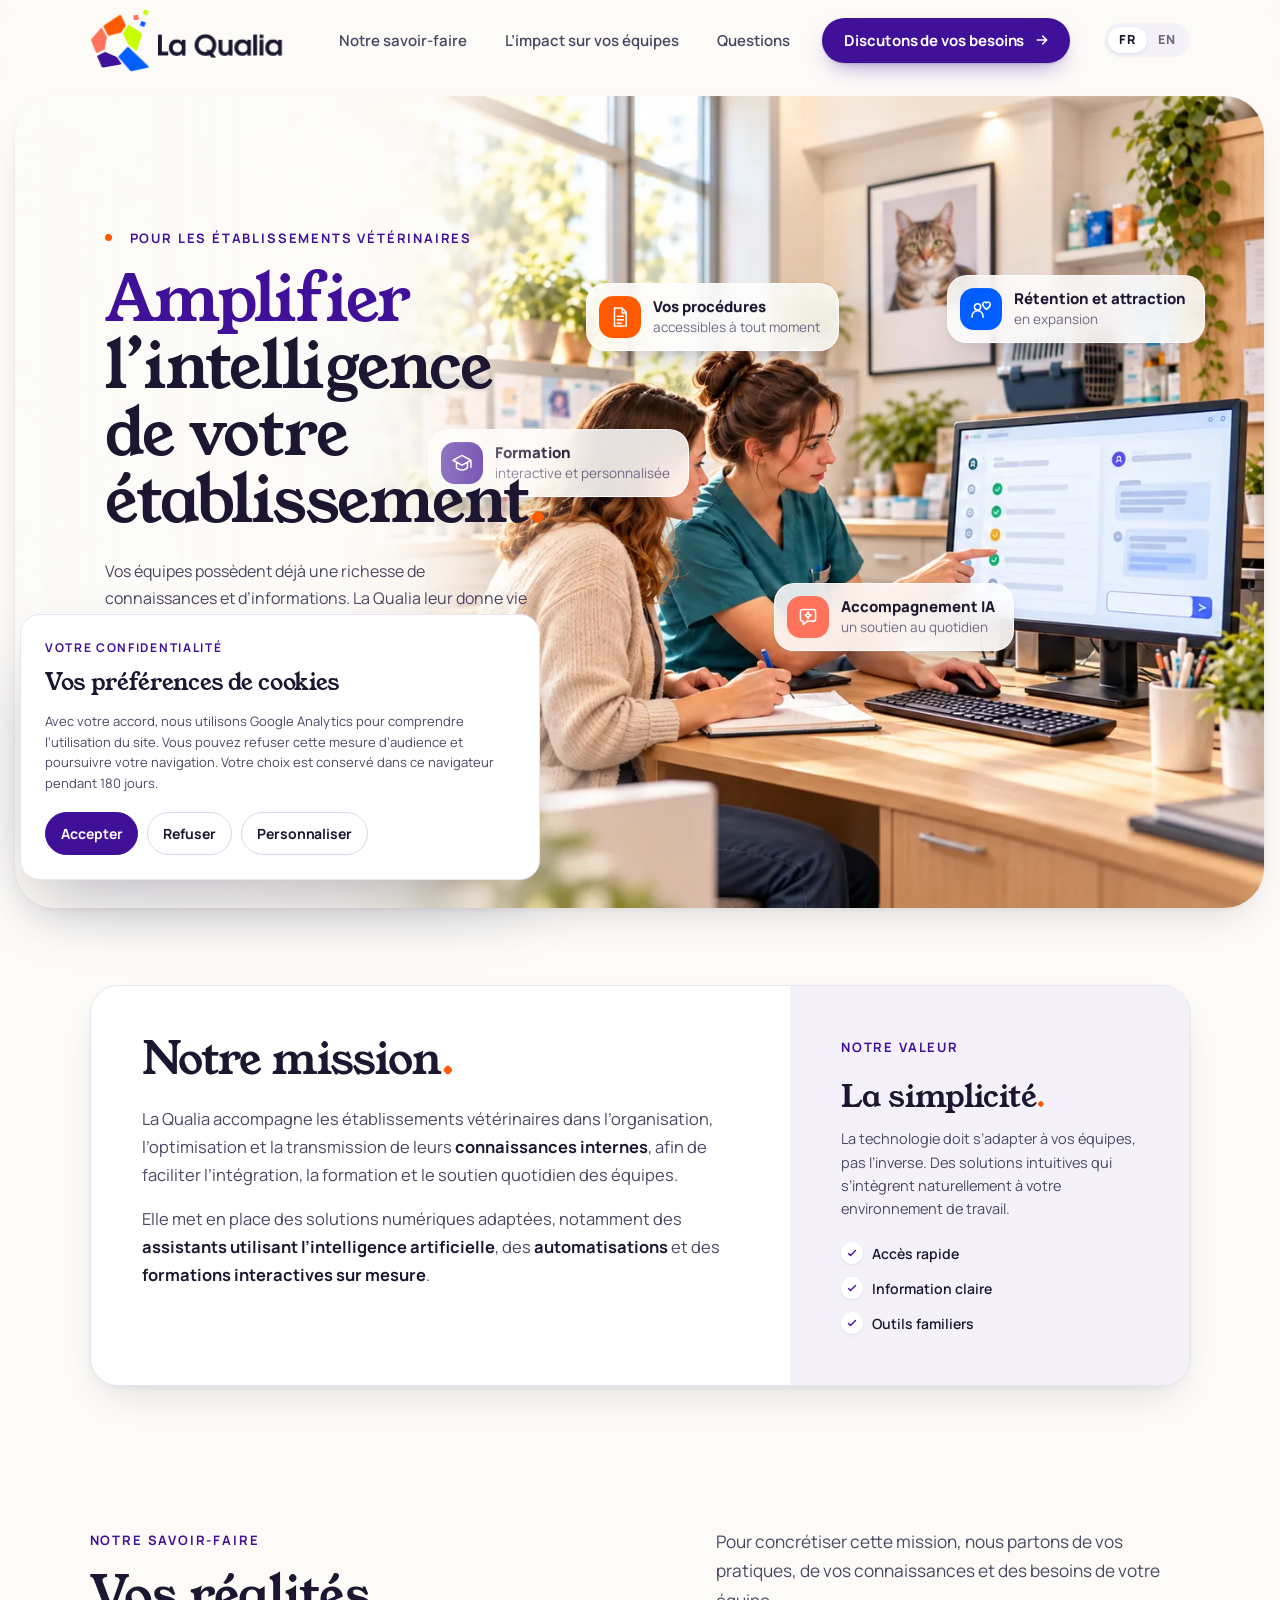
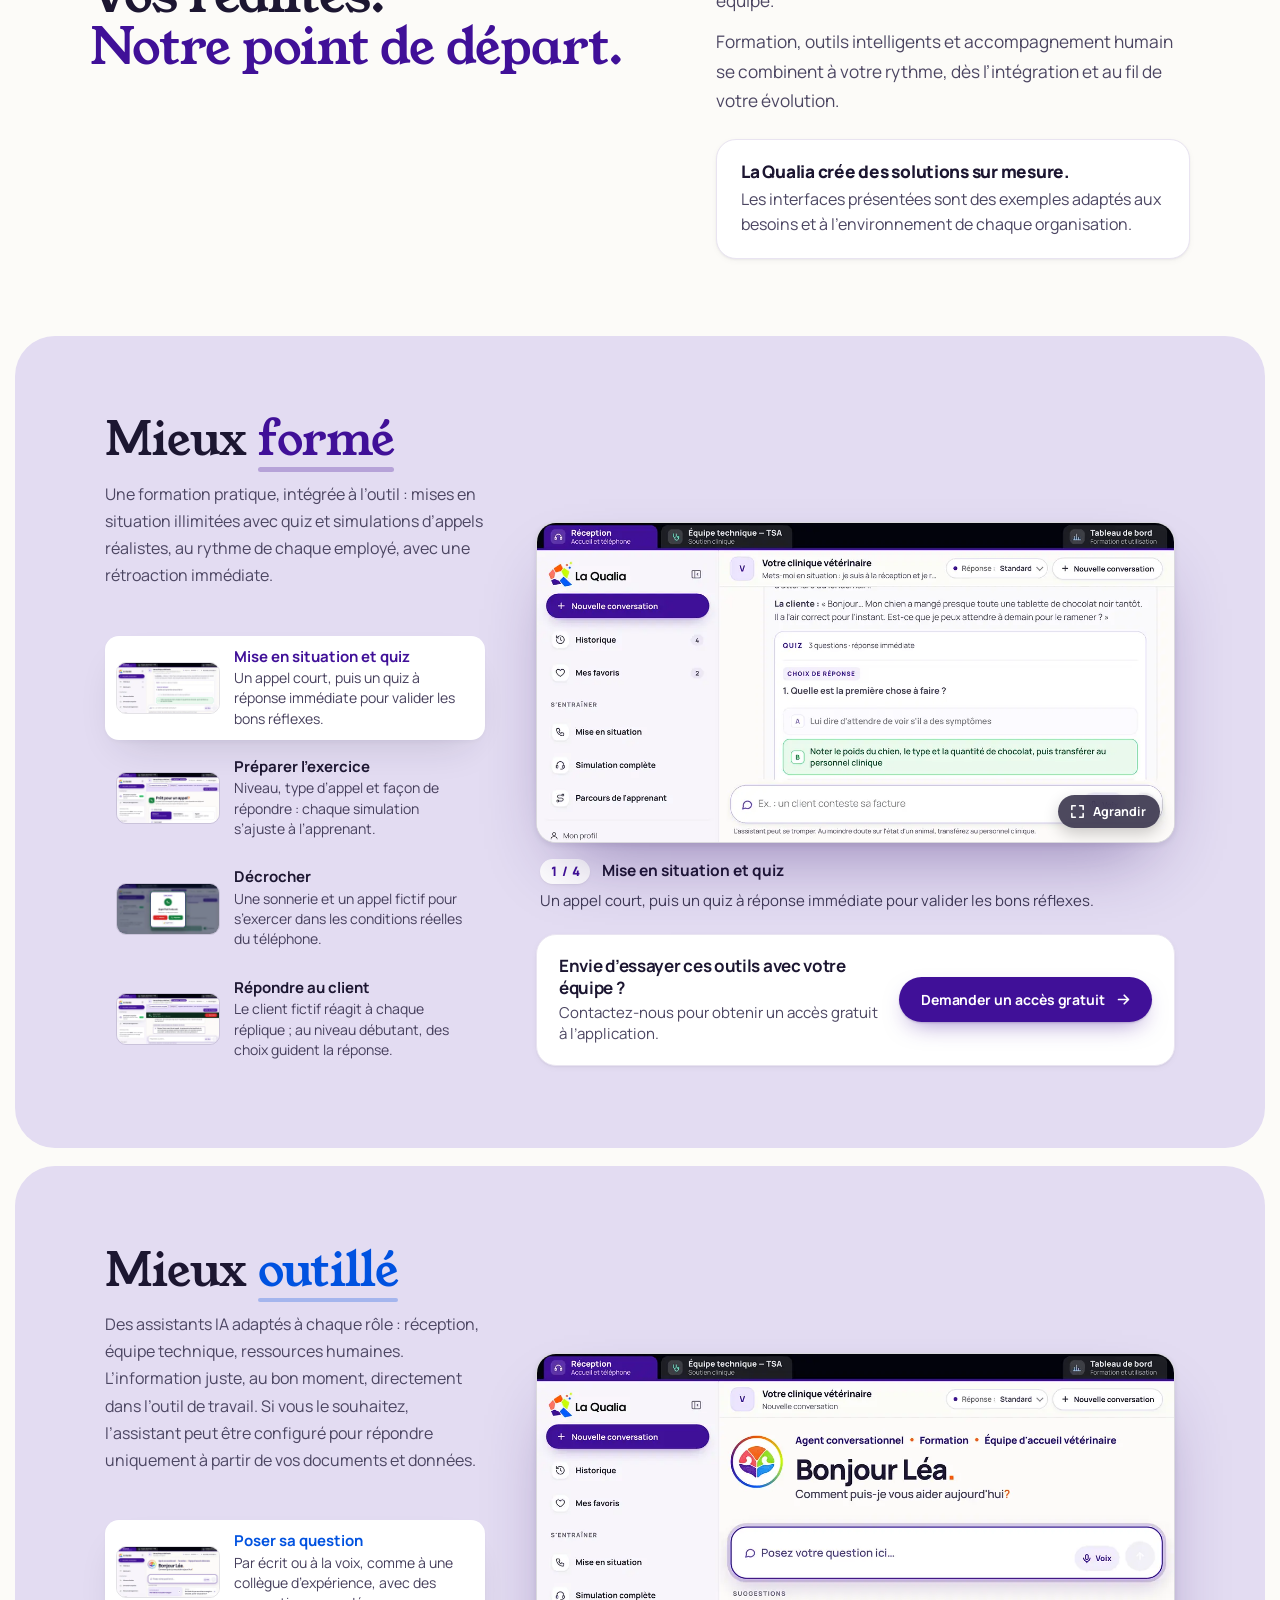
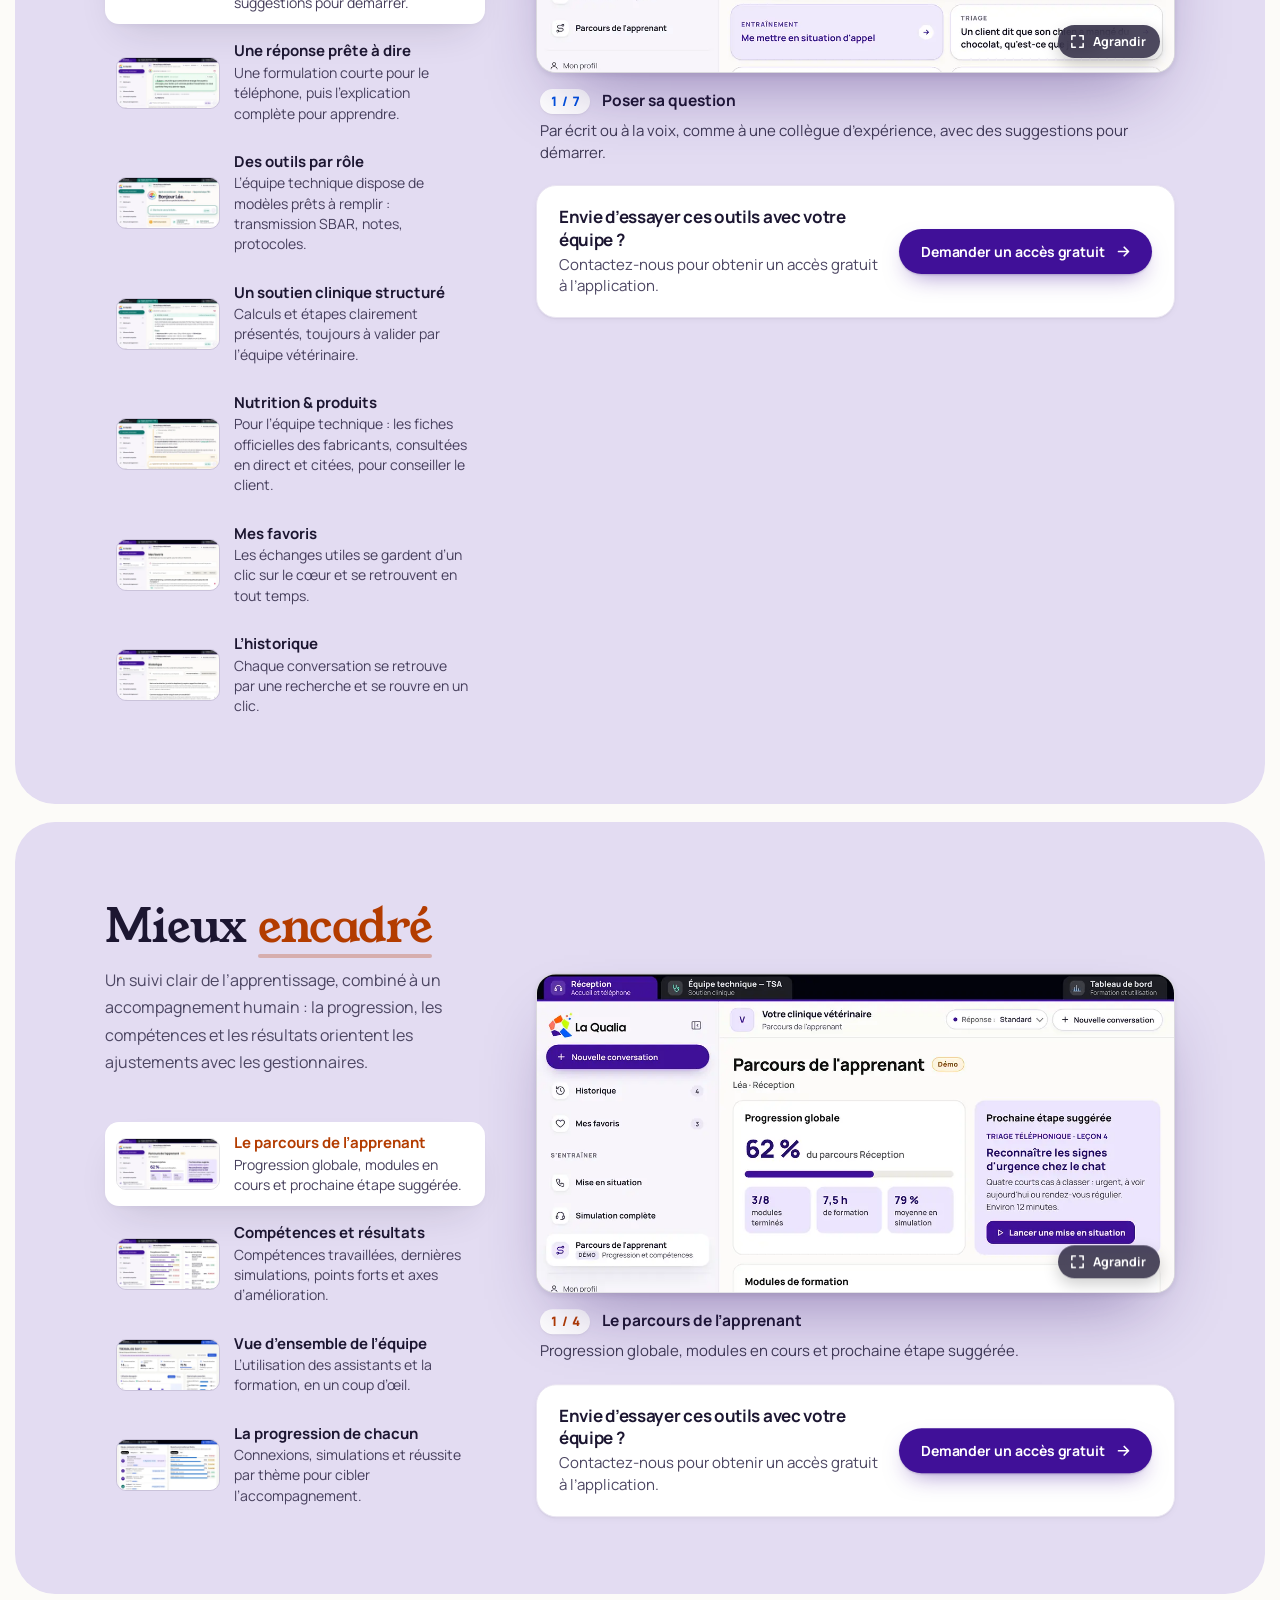
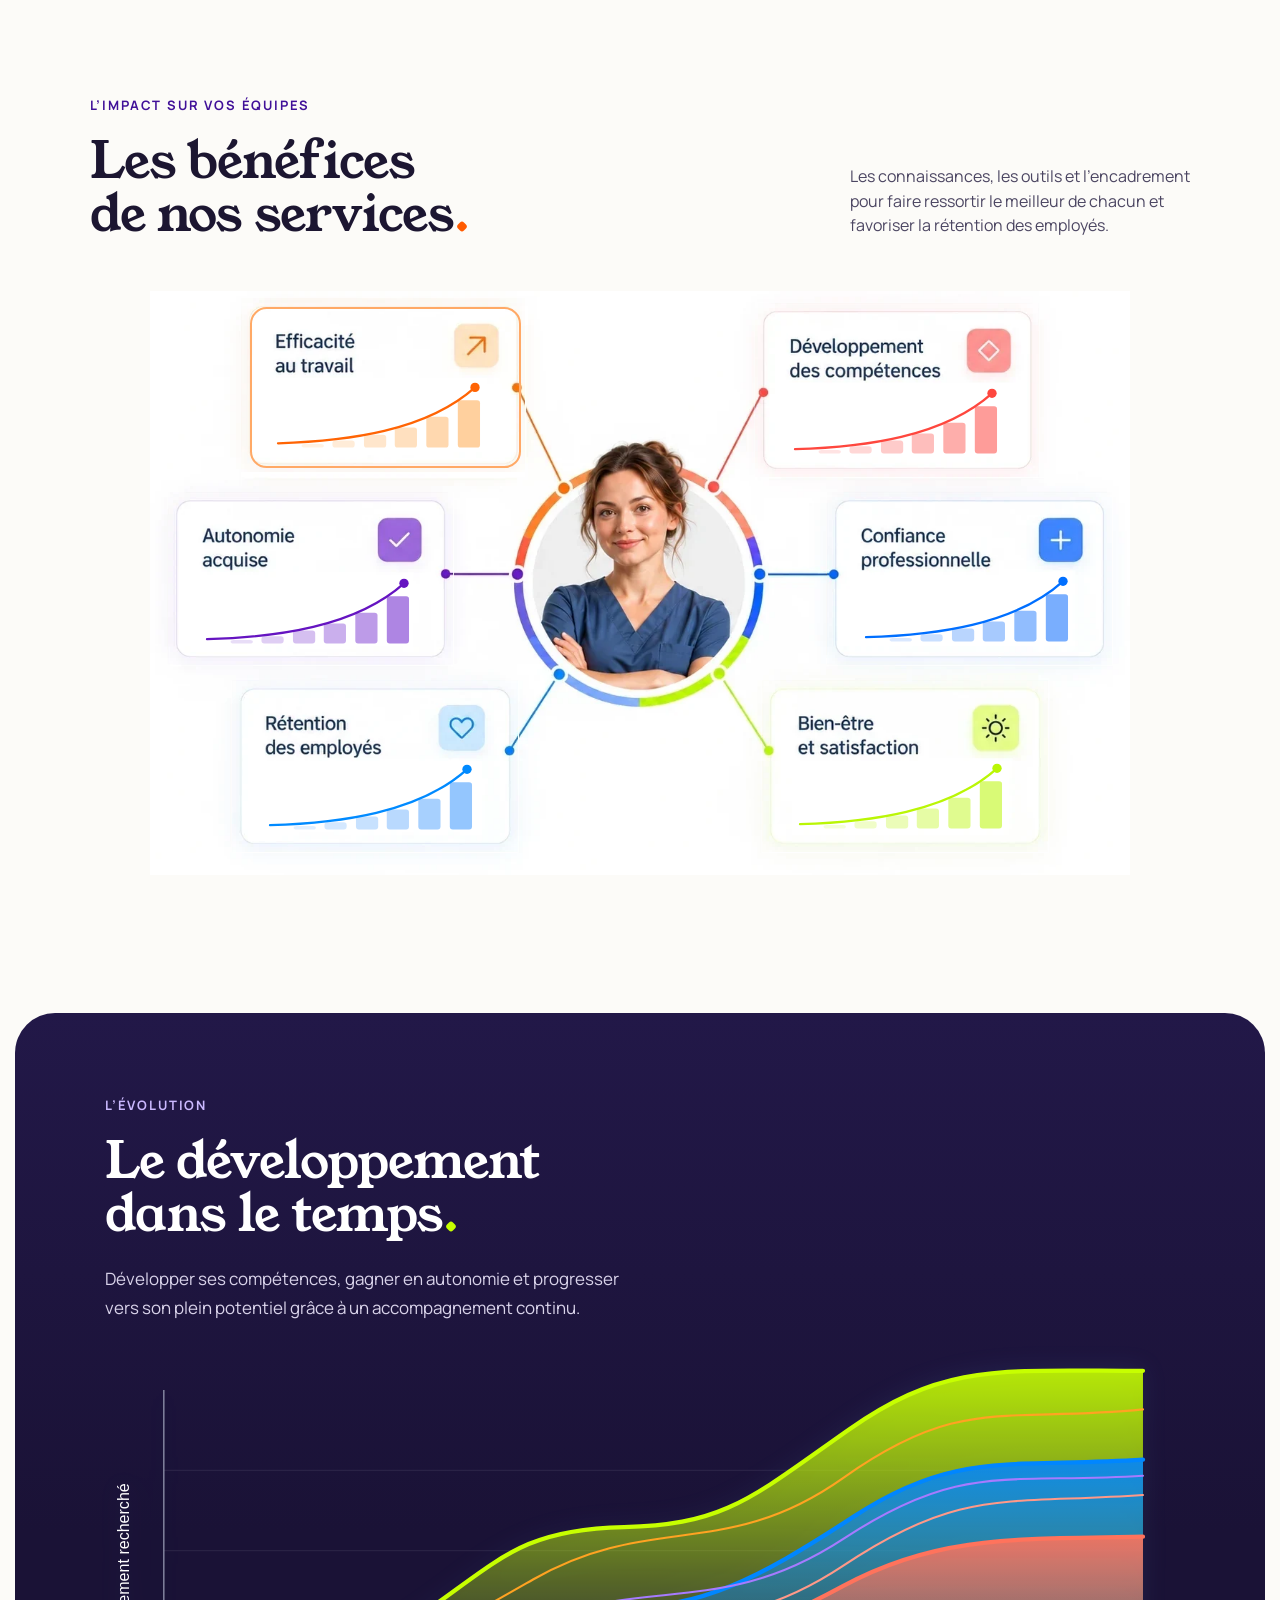
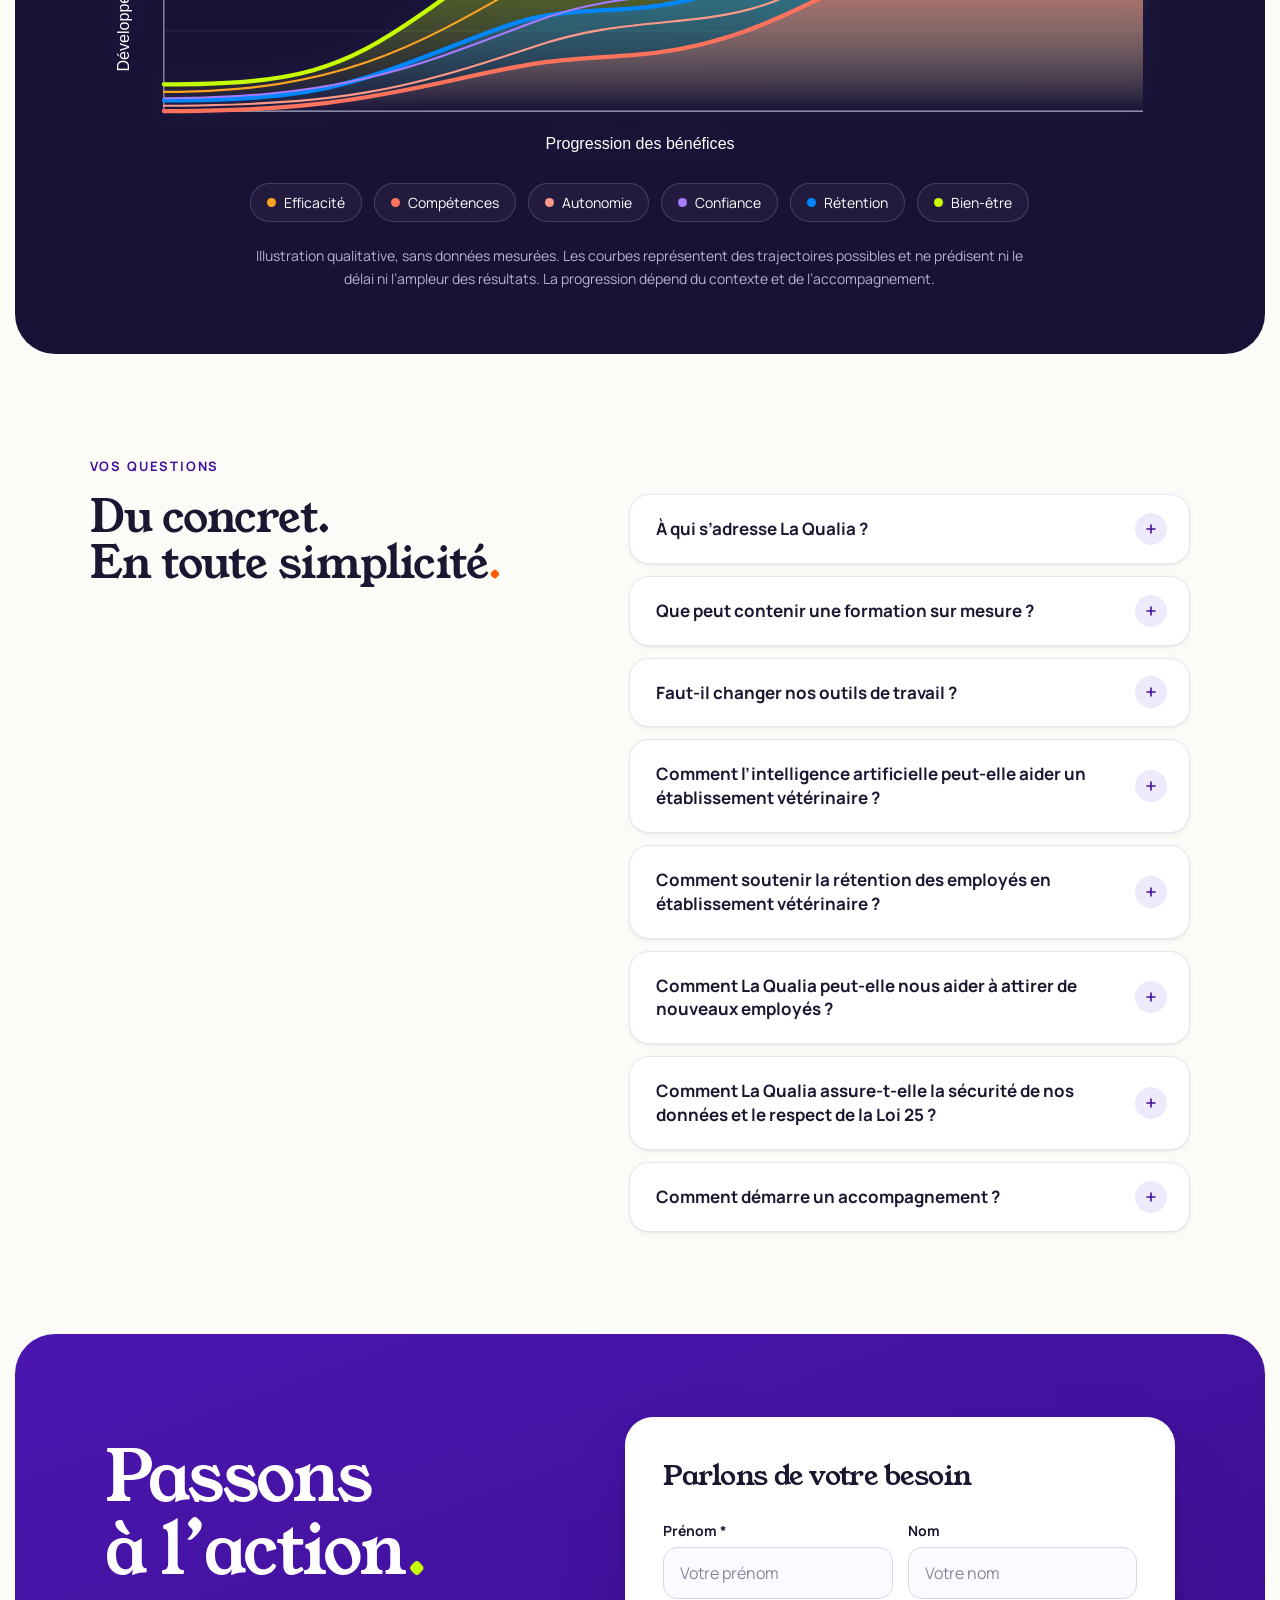
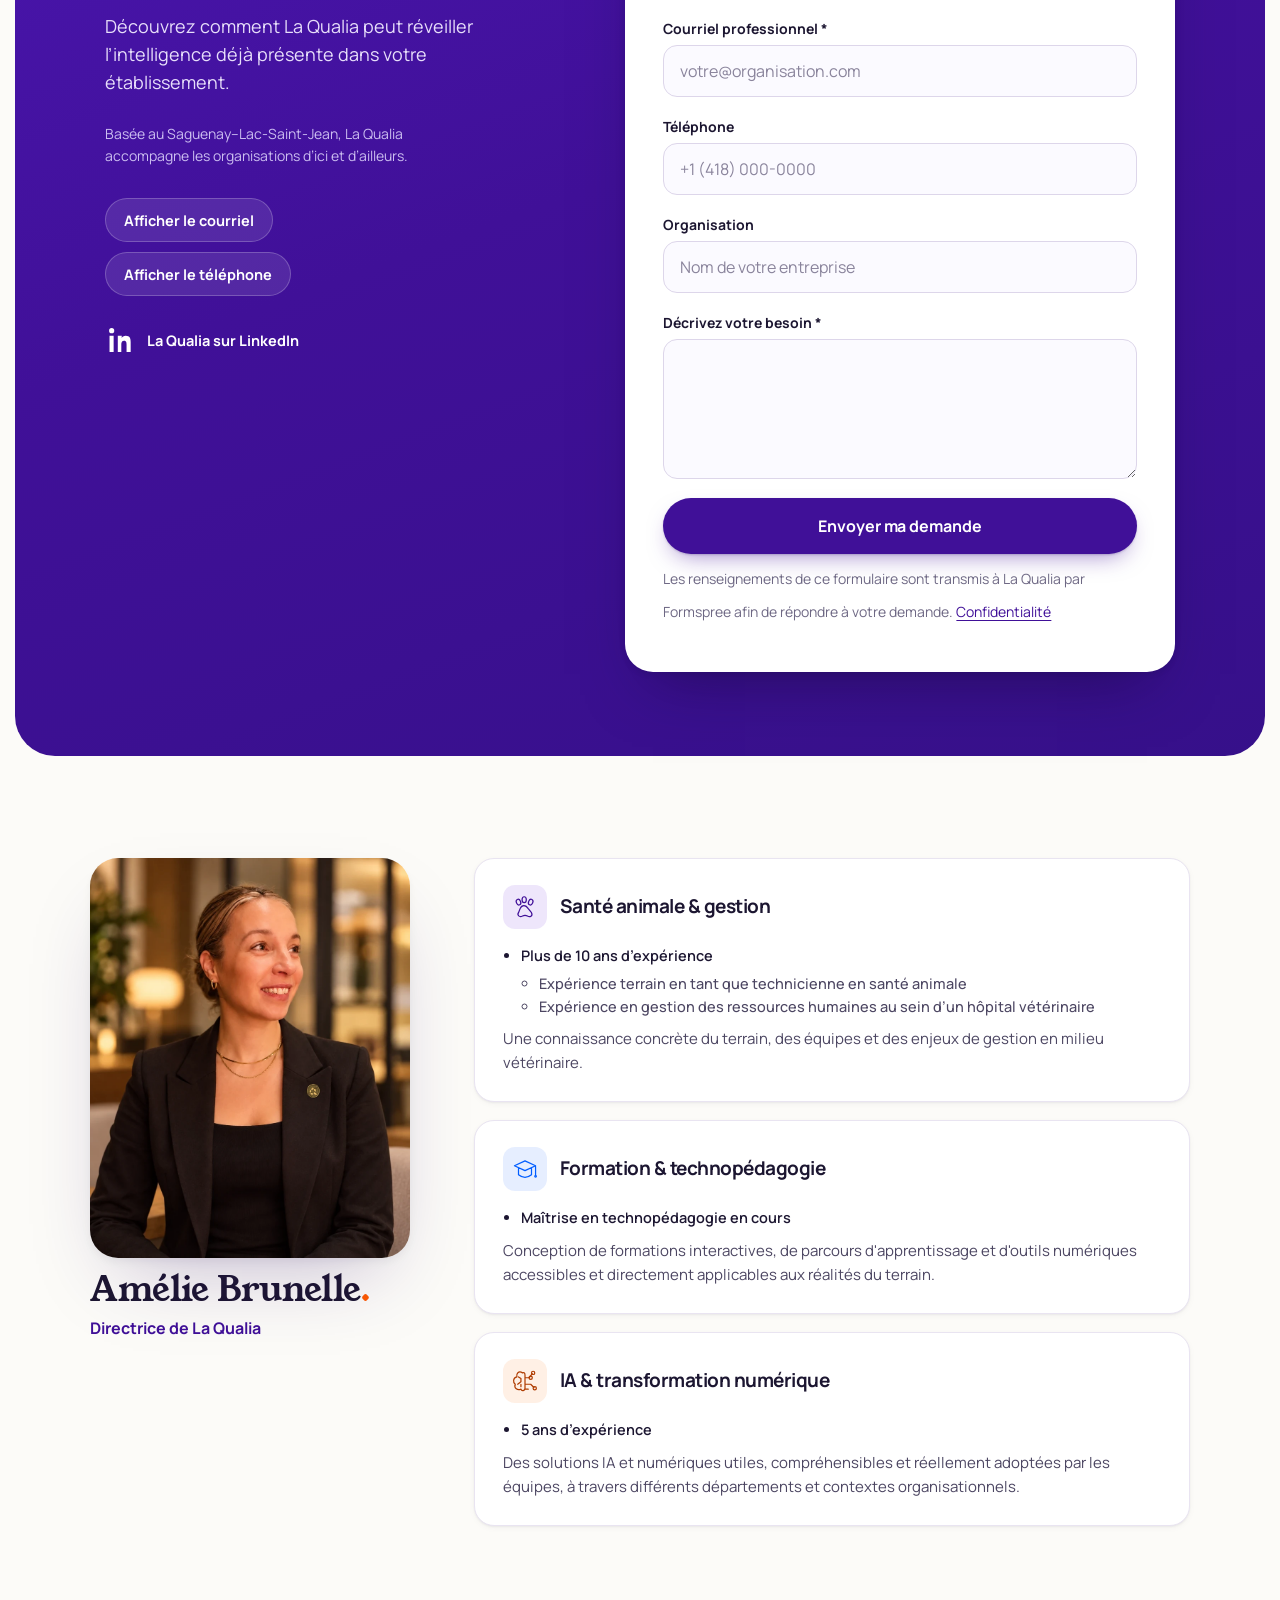
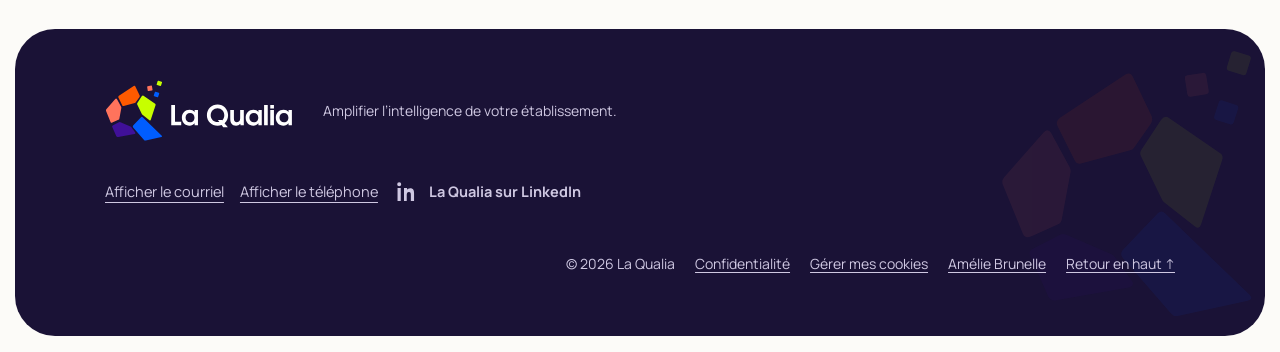
==== commit b3a464cc: "Synchronisation : leviers lavande moyen Co-Authored-By: Claude Opus 5.5 <noreply@anthropic.com> Clau" ====
--- a/index.html
+++ b/index.html
@@ -6,7 +6,7 @@
 <meta name="description" content="Entreprise québécoise d’IA et de formation pour cliniques vétérinaires : assistants IA pour la réception et les TSA, formation sur mesure et rétention du personnel.">
 <meta name="theme-color" content="#f6f6f2"><link rel="canonical" href="https://laqualia.com/"><link rel="alternate" hreflang="fr-CA" href="https://laqualia.com/"><link rel="alternate" hreflang="en-CA" href="https://laqualia.com/en/"><link rel="alternate" hreflang="x-default" href="https://laqualia.com/">
 <meta property="og:locale" content="fr_CA"><meta property="og:locale:alternate" content="en_CA"><meta property="og:type" content="website"><meta property="og:url" content="https://laqualia.com/"><meta property="og:image" content="https://laqualia.com/assets/partage.png"><meta name="twitter:card" content="summary_large_image"><meta name="robots" content="index,follow,max-image-preview:large,max-snippet:-1"><meta property="og:site_name" content="La Qualia"><meta property="og:title" content="IA et formation pour cliniques vétérinaires au Québec | La Qualia"><meta property="og:description" content="Entreprise québécoise d’IA et de formation pour cliniques vétérinaires : assistants IA pour la réception et les TSA, formation sur mesure et rétention du personnel."><meta property="og:image:width" content="1200"><meta property="og:image:height" content="630"><meta property="og:image:alt" content="La Qualia : formation, intelligence artificielle et accompagnement humain pour établissements vétérinaires"><meta name="twitter:title" content="IA et formation pour cliniques vétérinaires au Québec | La Qualia"><meta name="twitter:description" content="Entreprise québécoise d’IA et de formation pour cliniques vétérinaires : assistants IA pour la réception et les TSA, formation sur mesure et rétention du personnel."><meta name="twitter:image" content="https://laqualia.com/assets/partage.png"><meta name="twitter:image:alt" content="La Qualia : formation, intelligence artificielle et accompagnement humain pour établissements vétérinaires">
-<link rel="icon" href="assets/favicon.svg?v=qfacette" type="image/svg+xml"><link rel="icon" href="assets/favicon.ico" sizes="any"><link rel="apple-touch-icon" href="assets/apple-touch-icon.png"><link rel="preconnect" href="https://fonts.googleapis.com"><link rel="preconnect" href="https://fonts.gstatic.com" crossorigin><link href="https://fonts.googleapis.com/css2?family=Young+Serif&family=Manrope:wght@400;500;600;700;800&display=swap" rel="stylesheet"><link rel="stylesheet" href="styles.css?v=20261022-mob2"><link rel="stylesheet" href="site.css?v=20261026-r3"><script src="app.js?v=20261019-lev" defer></script><script src="leviers.js?v=20261022-cap" defer></script><script src="analytics.js?v=20261012-audit" defer></script>
+<link rel="icon" href="assets/favicon.svg?v=qfacette" type="image/svg+xml"><link rel="icon" href="assets/favicon.ico" sizes="any"><link rel="apple-touch-icon" href="assets/apple-touch-icon.png"><link rel="preconnect" href="https://fonts.googleapis.com"><link rel="preconnect" href="https://fonts.gstatic.com" crossorigin><link href="https://fonts.googleapis.com/css2?family=Young+Serif&family=Manrope:wght@400;500;600;700;800&display=swap" rel="stylesheet"><link rel="stylesheet" href="styles.css?v=20261022-mob2"><link rel="stylesheet" href="site.css?v=20261026-r4"><script src="app.js?v=20261019-lev" defer></script><script src="leviers.js?v=20261022-cap" defer></script><script src="analytics.js?v=20261012-audit" defer></script>
 <script type="application/ld+json">{"@context":"https://schema.org","@graph":[{"@type":"Organization","@id":"https://laqualia.com/#organisation","name":"La Qualia","url":"https://laqualia.com/","logo":"https://laqualia.com/assets/logo-clair.png","image":"https://laqualia.com/assets/partage.png","description":"Entreprise québécoise d’IA et de formation pour cliniques vétérinaires : assistants IA pour la réception et les TSA, formation sur mesure et rétention du personnel.","knowsAbout":["établissements vétérinaires","intelligence artificielle","formation sur mesure","formation interactive","rétention des employés","transformation numérique","intégration des employés","transmission des connaissances"],"founder":{"@id":"https://laqualia.com/#amelie-brunelle"},"sameAs":["https://www.linkedin.com/company/la-qualia/about/?viewAsMember=true"],"areaServed":{"@type":"Country","name":"Canada"},"knowsLanguage":["fr-CA","en-CA"]},{"@type":"Person","@id":"https://laqualia.com/#amelie-brunelle","name":"Amélie Brunelle","jobTitle":"Directrice","image":"https://laqualia.com/assets/amelie-brunelle.webp","worksFor":{"@id":"https://laqualia.com/#organisation"},"knowsAbout":["santé animale","gestion en milieu vétérinaire","formation et technopédagogie","intelligence artificielle","transformation numérique"]},{"@type":"WebSite","@id":"https://laqualia.com/#site","url":"https://laqualia.com/","name":"La Qualia","inLanguage":"fr-CA","publisher":{"@id":"https://laqualia.com/#organisation"}},{"@type":"WebPage","@id":"https://laqualia.com/#page","url":"https://laqualia.com/","name":"IA et formation pour cliniques vétérinaires au Québec | La Qualia","description":"Entreprise québécoise d’IA et de formation pour cliniques vétérinaires : assistants IA pour la réception et les TSA, formation sur mesure et rétention du personnel.","inLanguage":"fr-CA","isPartOf":{"@id":"https://laqualia.com/#site"},"about":{"@id":"https://laqualia.com/#service"},"primaryImageOfPage":{"@type":"ImageObject","url":"https://laqualia.com/assets/hero-veterinaire.webp"},"keywords":"entreprise IA vétérinaire, intelligence artificielle clinique vétérinaire, formation vétérinaire, formation réceptionniste clinique vétérinaire, formation TSA, assistant IA vétérinaire, établissements vétérinaires, Québec, rétention des employés, transformation numérique"},{"@type":"Service","@id":"https://laqualia.com/#service","name":"Formation, intelligence artificielle et accompagnement des établissements vétérinaires","serviceType":"Formation sur mesure, assistants utilisant l’intelligence artificielle, automatisations et accompagnement humain","provider":{"@id":"https://laqualia.com/#organisation"},"audience":{"@type":"Audience","audienceType":"Établissements vétérinaires, gestionnaires et employés"},"description":"Des parcours de formation personnalisés, des accompagnants utilisant l’intelligence artificielle adaptés aux rôles et un suivi humain structuré pour soutenir l’intégration, la rétention des employés et la transformation numérique des établissements vétérinaires.","hasOfferCatalog":{"@type":"OfferCatalog","name":"Mieux formé, mieux outillé, mieux encadré","itemListElement":[{"@type":"Offer","itemOffered":{"@type":"Service","name":"Mieux formé : formation interactive sur mesure","description":"Portail de formation personnalisé, quiz interactifs, mises en situation et suivi de progression pour les gestionnaires."}},{"@type":"Offer","itemOffered":{"@type":"Service","name":"Mieux outillé : assistants utilisant l’intelligence artificielle","description":"Accompagnants adaptés à chaque rôle donnant accès à l’information et aux procédures au bon moment, avec des automatisations."}},{"@type":"Offer","itemOffered":{"@type":"Service","name":"Mieux encadré : suivi humain structuré","description":"Recueil de l’expérience des employés, analyse des besoins et ajustements en continu avec les gestionnaires."}}]},"areaServed":{"@type":"Country","name":"Canada"}},{"@type":"FAQPage","@id":"https://laqualia.com/#faq","inLanguage":"fr-CA","mainEntity":[{"@type":"Question","name":"À qui s’adresse La Qualia ?","acceptedAnswer":{"@type":"Answer","text":"Aux établissements vétérinaires qui souhaitent améliorer l’intégration, la formation et le soutien quotidien de leurs employés, tout en facilitant le travail des gestionnaires. Les solutions sont adaptées aux rôles, aux besoins et aux pratiques de chaque établissement."}},{"@type":"Question","name":"Que peut contenir une formation sur mesure ?","acceptedAnswer":{"@type":"Answer","text":"Des formations interactives conçues à partir de vos connaissances et de vos procédures internes, adaptées aux besoins de votre établissement : processus de travail, service à la clientèle, fonctionnement des urgences et bien plus. Chaque formation peut intégrer des quiz, des mises en situation et des activités interactives, avec un suivi statistique permettant aux gestionnaires de suivre la progression et les acquis des employés."}},{"@type":"Question","name":"Faut-il changer nos outils de travail ?","acceptedAnswer":{"@type":"Answer","text":"La Qualia privilégie une intégration dans votre environnement existant. Les possibilités et les contraintes techniques sont évaluées avant le déploiement pour limiter les nouvelles habitudes à adopter."}},{"@type":"Question","name":"Comment l’intelligence artificielle peut-elle aider un établissement vétérinaire ?","acceptedAnswer":{"@type":"Answer","text":"Des accompagnants utilisant l’intelligence artificielle donnent accès à l’information et aux procédures de votre établissement au moment où vos équipes en ont besoin, par exemple pour retrouver une procédure interne. Ils s’appuient sur vos contenus et ne remplacent pas le suivi humain, qui demeure une composante de la méthode : écoute des employés, analyse des besoins et ajustements avec les gestionnaires."}},{"@type":"Question","name":"Comment soutenir la rétention des employés en établissement vétérinaire ?","acceptedAnswer":{"@type":"Answer","text":"En soutenant l’intégration, le développement des compétences et l’engagement : un parcours de formation dès l’arrivée, des ressources accessibles au quotidien et un suivi humain qui recueille l’expérience des employés pour ajuster le soutien avec les gestionnaires. Ces bénéfices sont recherchés et suivis selon la réalité de votre établissement."}},{"@type":"Question","name":"Comment La Qualia peut-elle nous aider à attirer de nouveaux employés ?","acceptedAnswer":{"@type":"Answer","text":"Un établissement qui investit dans le développement de ses employés devient aussi plus attrayant pour les futurs candidats. En proposant une intégration structurée, des formations interactives et des outils accessibles au quotidien, vous montrez aux candidats qu’ils pourront apprendre, évoluer et se sentir soutenus dès leur arrivée. Un avantage concret pour vous démarquer comme employeur et favoriser la fidélisation de vos équipes."}},{"@type":"Question","name":"Comment La Qualia assure-t-elle la sécurité de nos données et le respect de la Loi 25 ?","acceptedAnswer":{"@type":"Answer","text":"La confidentialité de vos informations est une priorité. Chaque solution est conçue en tenant compte de votre environnement numérique, des accès autorisés et des exigences de la Loi 25. Nous privilégions l’utilisation de vos outils existants et limitons le traitement des renseignements personnels et clients au strict nécessaire. Les mesures de sécurité et les responsabilités sont définies avec votre établissement avant le déploiement."}},{"@type":"Question","name":"Comment démarre un accompagnement ?","acceptedAnswer":{"@type":"Answer","text":"Un échange permet de comprendre vos besoins, vos rôles et vos ressources existantes. Les composantes à déployer sont ensuite définies selon votre réalité, avec un suivi après leur mise en place."}}]}]}</script>
 </head>
 <body>
--- a/site.css
+++ b/site.css
@@ -218,29 +218,13 @@
 .lev-lb{border-radius:var(--r-lg)!important;background:var(--night)!important;color:#fff}
 .lev-lb::backdrop{background:rgba(26,18,54,.82)!important}
 
-/* ---------- Trois leviers sur fond sombre : les captures (claires) ressortent ---------- */
-.lev-stack>.lev.pil--formed,.lev-stack>.lev.pil--tooled,.lev-stack>.lev.pil--encadre{background:var(--night)!important;color:#fff}
-.lev-stack>.lev.pil--formed{background:radial-gradient(70% 60% at 100% 0%,rgba(124,77,230,.30),transparent 70%),var(--night)!important;--lt:#cdbcff}
-.lev-stack>.lev.pil--tooled{background:radial-gradient(70% 60% at 100% 0%,rgba(0,93,255,.26),transparent 70%),var(--night)!important;--lt:#9cc0ff}
-.lev-stack>.lev.pil--encadre{background:radial-gradient(70% 60% at 100% 0%,rgba(255,90,0,.20),transparent 70%),var(--night)!important;--lt:#ffb894}
-.lev-stack>.lev h3,.lev-stack>.lev.pil--tooled h3{color:#fff!important}
-.lev-stack>.lev h3 .u{color:var(--lt)!important}
-.lev-stack>.lev .pil-lead,.lev-stack>.lev .lev-copy .pil-lead{color:#d9d3ea!important}
-.lev-stack>.lev .lev-step:hover{background:rgba(255,255,255,.07)!important}
-.lev-stack>.lev .lev-step .ls-t strong{color:#fff!important}
-.lev-stack>.lev .lev-step .ls-t small{color:#bdb5d4!important}
-.lev-stack>.lev .lev-step img{border-color:rgba(255,255,255,.14)!important}
-.lev-stack>.lev .lev-step[aria-pressed=true]{background:#fff!important;box-shadow:0 18px 40px -18px rgba(0,0,0,.6)!important}
-.lev-stack>.lev .lev-step[aria-pressed=true] .ls-t strong{color:var(--band)!important}
-.lev-stack>.lev .lev-step[aria-pressed=true] .ls-t small{color:var(--ink-2)!important}
-.lev-stack>.lev .lev-step:focus-visible{outline-color:var(--lt)}
-.lev-stack>.lev .lev-shot{border:1px solid rgba(255,255,255,.14)!important;box-shadow:0 2px 6px rgba(0,0,0,.25),0 40px 90px -30px rgba(0,0,0,.75)!important}
-.lev-stack>.lev .lev-fig figcaption{color:#cfc8e2!important}
-.lev-stack>.lev .lev-fig figcaption strong{color:#fff!important}
-.lev-stack>.lev .lev-count{background:rgba(255,255,255,.12)!important;color:#fff!important;box-shadow:none!important}
-.lev-stack>.lev .lev-cta{border-color:transparent!important;box-shadow:0 20px 44px -22px rgba(0,0,0,.6)!important}
-.lev-stack>.lev .lev-cta:focus-within{outline:2px solid var(--lt);outline-offset:3px}
-.lev-stack>.lev :focus-visible{outline-color:var(--lt)!important}
+/* ---------- Trois leviers : lavande moyen, assez foncé pour détacher les captures claires ---------- */
+.lev-stack>.lev.pil--formed,.lev-stack>.lev.pil--tooled,.lev-stack>.lev.pil--encadre{background:#e3dcf2!important}
+.lev-stack>.lev .lev-shot{border:1px solid rgba(28,22,49,.16)!important;box-shadow:0 2px 6px rgba(28,22,49,.10),0 34px 70px -28px rgba(42,10,102,.45)!important}
+.lev-stack>.lev .lev-step:hover{background:rgba(255,255,255,.55)!important}
+.lev-stack>.lev .lev-step img{border-color:rgba(28,22,49,.12)!important}
+.lev-stack>.lev .lev-step .ls-t small{color:#463f5c!important}
+.lev-stack>.lev .lev-fig figcaption{color:#3f3955!important}
 
 /* ---------- Bénéfices ---------- */
 .potential{background:transparent!important;padding-top:clamp(72px,8vw,128px)!important}
